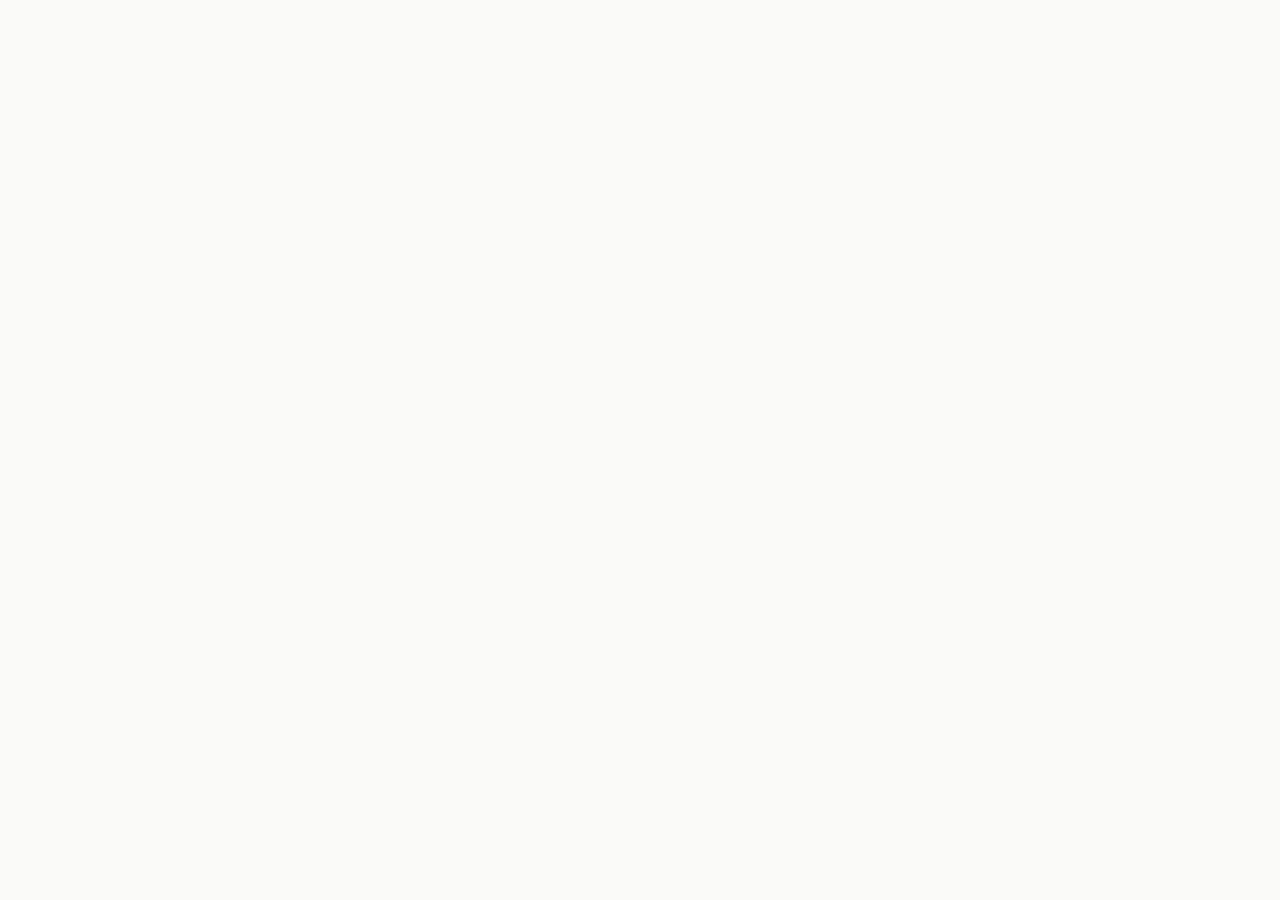
==== index.html @ 75f2f6d8 "Landing page: Cinta Catraca Smart" ====
<!DOCTYPE html><html lang="en"><head><meta charset="utf-8"><meta name="viewport" content="width=device-width, initial-scale=1"><link rel="preload" as="image" href="images/01.png"><link rel="stylesheet" href="css/styles-BChACixR.css" data-precedence="default"><link rel="stylesheet" href="https://fonts.googleapis.com/css2?family=Archivo:wght@600;700;800;900&amp;family=Barlow:wght@400;500;600;700&amp;display=swap" data-precedence="default"><link rel="stylesheet" href="https://fonts.googleapis.com/css2?family=Oswald:wght@500;600;700&amp;display=swap" data-precedence="default"><script async="" src="js/fbevents.js"></script><script async="" src="https://www.googletagmanager.com/gtag/js?id=AW-18397269992"></script><title>Cinta Catraca Smart® — Retrátil, até 680KG de amarração</title><meta name="description" content="Cinta catraca retrátil de 3,6m x 25mm com até 680KG de capacidade. Kits com 1, 2 ou 3 unidades a partir de R$147."><meta property="og:title" content="Cinta Catraca Smart® — Retrátil, até 680KG de amarração"><meta property="og:description" content="Cinta catraca retrátil de 3,6m x 25mm com até 680KG de capacidade. Kits com 1, 2 ou 3 unidades a partir de R$147."><meta property="og:type" content="website"><meta name="twitter:card" content="summary_large_image"><link rel="modulepreload" href="js/index-COVpfTlm.js"><link rel="modulepreload" href="js/routes-DCvgcc8N.js"><link rel="modulepreload" href="js/createLucideIcon-gIjj-pLx.js"><link rel="modulepreload" href="js/accordion-DK_Wzvd_.js"><link rel="preconnect" href="https://fonts.googleapis.com"><link rel="preconnect" href="https://fonts.gstatic.com" crossorigin="anonymous"><link rel="icon" href="images/favicon.png" type="image/png"><script>window.dataLayer = window.dataLayer || [];
function gtag(){dataLayer.push(arguments);}
gtag('js', new Date());
gtag('config', 'AW-18397269992');</script><script>!function(f,b,e,v,n,t,s){if(f.fbq)return;n=f.fbq=function(){n.callMethod?n.callMethod.apply(n,arguments):n.queue.push(arguments)};if(!f._fbq)f._fbq=n;n.push=n;n.loaded=!0;n.version='2.0';n.queue=[];t=b.createElement(e);t.async=!0;t.src=v;s=b.getElementsByTagName(e)[0];s.parentNode.insertBefore(t,s)}(window,document,'script','https://connect.facebook.net/en_US/fbevents.js');
fbq('init', '1067535845961557');
fbq('track', 'PageView');
fbq('track', 'ViewContent');</script><script defer="" src="js/~flock.js" data-proxy-url="/~api/analytics"></script><meta name="twitter:title" content="Cinta Catraca Smart® — Retrátil, até 680KG de amarração"><meta name="twitter:description" content="Cinta catraca retrátil de 3,6m x 25mm com até 680KG de capacidade. Kits com 1, 2 ou 3 unidades a partir de R$147."><meta property="og:image" content="images/id-preview-16588893--506779a8-78b8-43e3-a6fc-765b3140e302.lovable.app-1787486452982.png"><meta name="twitter:image" content="images/id-preview-16588893--506779a8-78b8-43e3-a6fc-765b3140e302.lovable.app-1787486452982.png"></head><body><!--$--><main><header class="diagonal-accent bg-navy px-5 pt-10 pb-14 text-navy-foreground"><div class="relative z-10 mx-auto w-full max-w-xl"><p class="mb-4 inline-flex items-center rounded-full bg-brand px-3 py-1 text-xs font-bold tracking-widest text-primary-foreground uppercase">Cinta Catraca Smart®</p><h1 class="text-[2rem] leading-[1.1]">Prenda sua carga com mais <span class="text-brand">rapidez, segurança</span> e praticidade</h1><p class="mt-4 text-base text-navy-foreground/80">A Cinta Catraca Smart® tem sistema retrátil, estrutura reforçada e ajuste prático para o dia a dia. Ideal para carro, moto, reboque, jet ski e muito mais.</p><ul class="mt-6 space-y-2.5"><li class="flex items-start gap-2.5 text-[15px] font-semibold"><svg xmlns="http://www.w3.org/2000/svg" width="24" height="24" viewBox="0 0 24 24" fill="none" stroke="currentColor" stroke-width="3" stroke-linecap="round" stroke-linejoin="round" class="lucide lucide-check mt-0.5 size-5 shrink-0 text-brand" aria-hidden="true"><path d="M20 6 9 17l-5-5"></path></svg>Sistema Smart Retrátil</li><li class="flex items-start gap-2.5 text-[15px] font-semibold"><svg xmlns="http://www.w3.org/2000/svg" width="24" height="24" viewBox="0 0 24 24" fill="none" stroke="currentColor" stroke-width="3" stroke-linecap="round" stroke-linejoin="round" class="lucide lucide-check mt-0.5 size-5 shrink-0 text-brand" aria-hidden="true"><path d="M20 6 9 17l-5-5"></path></svg>Até 680KG de capacidade de amarração*</li><li class="flex items-start gap-2.5 text-[15px] font-semibold"><svg xmlns="http://www.w3.org/2000/svg" width="24" height="24" viewBox="0 0 24 24" fill="none" stroke="currentColor" stroke-width="3" stroke-linecap="round" stroke-linejoin="round" class="lucide lucide-check mt-0.5 size-5 shrink-0 text-brand" aria-hidden="true"><path d="M20 6 9 17l-5-5"></path></svg>Kit com 1, 2 ou 3 unidades</li><li class="flex items-start gap-2.5 text-[15px] font-semibold"><svg xmlns="http://www.w3.org/2000/svg" width="24" height="24" viewBox="0 0 24 24" fill="none" stroke="currentColor" stroke-width="3" stroke-linecap="round" stroke-linejoin="round" class="lucide lucide-check mt-0.5 size-5 shrink-0 text-brand" aria-hidden="true"><path d="M20 6 9 17l-5-5"></path></svg>Prática, compacta e fácil de guardar</li></ul><img src="images/01.png" alt="Kit Cinta Catraca Smart® com duas unidades e embalagem" class="mt-6 w-full rounded-xl bg-white" width="1240" height="1240"><p class="mt-4 text-xs text-navy-foreground/60">*340KG em amarração direta e até 680KG em amarração em laço. Não usar para elevação de carga.</p><div class="mt-6 space-y-3"><button class="inline-flex items-center justify-center gap-2 whitespace-nowrap cursor-pointer transition-colors focus-visible:outline-none focus-visible:ring-1 focus-visible:ring-ring disabled:pointer-events-none disabled:opacity-50 disabled:cursor-not-allowed [&amp;_svg]:pointer-events-none [&amp;_svg]:size-4 [&amp;_svg]:shrink-0 bg-primary text-primary-foreground shadow hover:bg-primary/90 rounded-md px-8 h-14 w-full text-base font-extrabold">QUERO GARANTIR A MINHA</button><button class="inline-flex items-center justify-center gap-2 whitespace-nowrap cursor-pointer transition-colors focus-visible:outline-none focus-visible:ring-1 focus-visible:ring-ring disabled:pointer-events-none disabled:opacity-50 disabled:cursor-not-allowed [&amp;_svg]:pointer-events-none [&amp;_svg]:size-4 [&amp;_svg]:shrink-0 border shadow-sm rounded-md px-8 h-12 w-full border-navy-foreground/30 bg-transparent text-base font-bold text-navy-foreground hover:bg-navy-foreground/10 hover:text-navy-foreground">VER OFERTAS</button></div></div></header><section class="px-5 py-12"><div class="mx-auto w-full max-w-xl"><div class="relative" role="region" aria-roledescription="carousel"><div class="overflow-hidden"><div class="flex -ml-4"><div role="group" aria-roledescription="slide" class="min-w-0 shrink-0 grow-0 basis-full pl-4"><img src="images/03.webp" alt="Carga amarrada na caçamba de uma picape" loading="lazy" class="aspect-square w-full rounded-2xl border border-border bg-white object-cover"></div><div role="group" aria-roledescription="slide" class="min-w-0 shrink-0 grow-0 basis-full pl-4"><img src="images/02.webp" alt="Moto presa em reboque com Cinta Catraca Smart®" loading="lazy" class="aspect-square w-full rounded-2xl border border-border bg-white object-cover"></div><div role="group" aria-roledescription="slide" class="min-w-0 shrink-0 grow-0 basis-full pl-4"><img src="images/04.webp" alt="Carga volumosa de metalons amarrada em carroceria" loading="lazy" class="aspect-square w-full rounded-2xl border border-border bg-white object-cover"></div></div></div></div><div class="mt-4 flex justify-center gap-2"><button type="button" aria-label="Ir para imagem 1" class="h-2 w-6 rounded-full bg-brand transition-all"></button><button type="button" aria-label="Ir para imagem 2" class="h-2 w-2 rounded-full bg-border transition-all"></button><button type="button" aria-label="Ir para imagem 3" class="h-2 w-2 rounded-full bg-border transition-all"></button></div><p class="mt-6 text-[15px] leading-relaxed text-muted-foreground">Chega de cinta embolada, difícil de ajustar e complicada de guardar.<br><span class="font-semibold text-foreground">Com a Cinta Catraca Smart®, você puxa, ajusta, trava e recolhe com muito mais praticidade.</span></p></div></section><section class="px-5 py-6"><div class="mx-auto w-full max-w-xl"><div class="relative w-full overflow-hidden rounded-2xl" style="padding-top:177.77777777777777%"><iframe id="panda-8efe4aa0-be4e-4e33-8f63-69922fc4deb1" src="https://player-vz-81fe43b2-f52.tv.pandavideo.com.br/embed/?v=8efe4aa0-be4e-4e33-8f63-69922fc4deb1" style="border:none;position:absolute;top:0;left:0" allow="accelerometer;gyroscope;autoplay;encrypted-media;picture-in-picture" allowfullscreen="" width="100%" height="100%" title="Vídeo da Cinta Catraca Automática"></iframe></div></div></section><section class="px-5 py-12 bg-muted"><div class="mx-auto w-full max-w-xl"><h2 class="text-3xl leading-tight">Por que escolher a Cinta Catraca Smart®?<span class="mt-3 block h-1 w-14 rounded-full bg-brand"></span></h2><ul class="mt-6 space-y-3"><li class="flex items-start gap-3 rounded-xl border border-border bg-card p-4"><span class="flex size-10 shrink-0 items-center justify-center rounded-lg bg-brand/15"><svg xmlns="http://www.w3.org/2000/svg" width="24" height="24" viewBox="0 0 24 24" fill="none" stroke="currentColor" stroke-width="2.5" stroke-linecap="round" stroke-linejoin="round" class="lucide lucide-repeat size-5 text-brand-deep" aria-hidden="true"><path d="m17 2 4 4-4 4"></path><path d="M3 11v-1a4 4 0 0 1 4-4h14"></path><path d="m7 22-4-4 4-4"></path><path d="M21 13v1a4 4 0 0 1-4 4H3"></path></svg></span><span><span class="block font-display font-bold text-navy">Retrátil e prática</span><span class="text-sm text-muted-foreground">Mais organização no uso e no armazenamento.</span></span></li><li class="flex items-start gap-3 rounded-xl border border-border bg-card p-4"><span class="flex size-10 shrink-0 items-center justify-center rounded-lg bg-brand/15"><svg xmlns="http://www.w3.org/2000/svg" width="24" height="24" viewBox="0 0 24 24" fill="none" stroke="currentColor" stroke-width="2.5" stroke-linecap="round" stroke-linejoin="round" class="lucide lucide-gauge size-5 text-brand-deep" aria-hidden="true"><path d="m12 14 4-4"></path><path d="M3.34 19a10 10 0 1 1 17.32 0"></path></svg></span><span><span class="block font-display font-bold text-navy">Ajuste rápido</span><span class="text-sm text-muted-foreground">Tensione a carga com facilidade.</span></span></li><li class="flex items-start gap-3 rounded-xl border border-border bg-card p-4"><span class="flex size-10 shrink-0 items-center justify-center rounded-lg bg-brand/15"><svg xmlns="http://www.w3.org/2000/svg" width="24" height="24" viewBox="0 0 24 24" fill="none" stroke="currentColor" stroke-width="2.5" stroke-linecap="round" stroke-linejoin="round" class="lucide lucide-shield-check size-5 text-brand-deep" aria-hidden="true"><path d="M20 13c0 5-3.5 7.5-7.66 8.95a1 1 0 0 1-.67-.01C7.5 20.5 4 18 4 13V6a1 1 0 0 1 1-1c2 0 4.5-1.2 6.24-2.72a1.17 1.17 0 0 1 1.52 0C14.51 3.81 17 5 19 5a1 1 0 0 1 1 1z"></path><path d="m9 12 2 2 4-4"></path></svg></span><span><span class="block font-display font-bold text-navy">Mais segurança</span><span class="text-sm text-muted-foreground">Firmeza para transportar com confiança.</span></span></li><li class="flex items-start gap-3 rounded-xl border border-border bg-card p-4"><span class="flex size-10 shrink-0 items-center justify-center rounded-lg bg-brand/15"><svg xmlns="http://www.w3.org/2000/svg" width="24" height="24" viewBox="0 0 24 24" fill="none" stroke="currentColor" stroke-width="2.5" stroke-linecap="round" stroke-linejoin="round" class="lucide lucide-wrench size-5 text-brand-deep" aria-hidden="true"><path d="M14.7 6.3a1 1 0 0 0 0 1.4l1.6 1.6a1 1 0 0 0 1.4 0l3.106-3.105c.32-.322.863-.22.983.218a6 6 0 0 1-8.259 7.057l-7.91 7.91a1 1 0 0 1-2.999-3l7.91-7.91a6 6 0 0 1 7.057-8.259c.438.12.54.662.219.984z"></path></svg></span><span><span class="block font-display font-bold text-navy">Alta resistência</span><span class="text-sm text-muted-foreground">Corpo metálico, costura reforçada e cinta em poliéster.</span></span></li><li class="flex items-start gap-3 rounded-xl border border-border bg-card p-4"><span class="flex size-10 shrink-0 items-center justify-center rounded-lg bg-brand/15"><svg xmlns="http://www.w3.org/2000/svg" width="24" height="24" viewBox="0 0 24 24" fill="none" stroke="currentColor" stroke-width="2.5" stroke-linecap="round" stroke-linejoin="round" class="lucide lucide-boxes size-5 text-brand-deep" aria-hidden="true"><path d="M2.97 12.92A2 2 0 0 0 2 14.63v3.24a2 2 0 0 0 .97 1.71l3 1.8a2 2 0 0 0 2.06 0L12 19v-5.5l-5-3-4.03 2.42Z"></path><path d="m7 16.5-4.74-2.85"></path><path d="m7 16.5 5-3"></path><path d="M7 16.5v5.17"></path><path d="M12 13.5V19l3.97 2.38a2 2 0 0 0 2.06 0l3-1.8a2 2 0 0 0 .97-1.71v-3.24a2 2 0 0 0-.97-1.71L17 10.5l-5 3Z"></path><path d="m17 16.5-5-3"></path><path d="m17 16.5 4.74-2.85"></path><path d="M17 16.5v5.17"></path><path d="M7.97 4.42A2 2 0 0 0 7 6.13v4.37l5 3 5-3V6.13a2 2 0 0 0-.97-1.71l-3-1.8a2 2 0 0 0-2.06 0l-3 1.8Z"></path><path d="M12 8 7.26 5.15"></path><path d="m12 8 4.74-2.85"></path><path d="M12 13.5V8"></path></svg></span><span><span class="block font-display font-bold text-navy">Versátil</span><span class="text-sm text-muted-foreground">Ideal para diferentes tipos de carga e transporte.</span></span></li></ul><p class="mt-6 text-center font-display text-lg font-bold text-navy">Escolha seu kit abaixo</p></div></section><section id="ofertas" class="px-5 py-12"><div class="mx-auto w-full max-w-xl"><h2 class="text-3xl leading-tight">Escolha a melhor opção para você<span class="mt-3 block h-1 w-14 rounded-full bg-brand"></span></h2><img src="images/09.png" alt="Kit com 2 unidades da Cinta Catraca Smart®" loading="lazy" class="mt-6 w-full rounded-2xl border border-border bg-white"><div class="mt-6 space-y-4"><article class="relative rounded-2xl border bg-card p-5 border-border"><h3 class="font-display text-navy text-xl">1 Unidade</h3><p class="mt-1 font-display font-extrabold text-brand-deep text-4xl">R$147</p><p class="mt-2 flex items-start gap-2 text-sm text-muted-foreground"><svg xmlns="http://www.w3.org/2000/svg" width="24" height="24" viewBox="0 0 24 24" fill="none" stroke="currentColor" stroke-width="3" stroke-linecap="round" stroke-linejoin="round" class="lucide lucide-check mt-0.5 size-4 shrink-0 text-brand-deep" aria-hidden="true"><path d="M20 6 9 17l-5-5"></path></svg>Ideal para uso individual e cargas pontuais.</p><a href="https://cinta-catraca.mycartpanda.com/checkout/212184284:1" class="inline-flex items-center justify-center gap-2 whitespace-nowrap cursor-pointer transition-colors focus-visible:outline-none focus-visible:ring-1 focus-visible:ring-ring disabled:pointer-events-none disabled:opacity-50 disabled:cursor-not-allowed [&amp;_svg]:pointer-events-none [&amp;_svg]:size-4 [&amp;_svg]:shrink-0 bg-secondary text-secondary-foreground shadow-sm hover:bg-secondary/80 rounded-md px-8 mt-4 h-13 w-full text-sm font-extrabold">COMPRAR 1 UNIDADE</a></article><article class="relative rounded-2xl border bg-card p-5 border-brand shadow-lg ring-2 ring-brand/40"><span class="absolute -top-3 left-5 rounded-full bg-brand px-3 py-1 text-[11px] font-extrabold tracking-widest text-primary-foreground uppercase">Mais vendido</span><h3 class="font-display text-navy text-2xl">2 Unidades</h3><p class="mt-1 font-display font-extrabold text-brand-deep text-5xl">R$257</p><p class="mt-2 flex items-start gap-2 text-sm text-muted-foreground"><svg xmlns="http://www.w3.org/2000/svg" width="24" height="24" viewBox="0 0 24 24" fill="none" stroke="currentColor" stroke-width="3" stroke-linecap="round" stroke-linejoin="round" class="lucide lucide-check mt-0.5 size-4 shrink-0 text-brand-deep" aria-hidden="true"><path d="M20 6 9 17l-5-5"></path></svg>Mais equilíbrio entre custo e benefício para uso frequente.</p><a href="https://cinta-catraca.mycartpanda.com/checkout/212184285:1" class="inline-flex items-center justify-center gap-2 whitespace-nowrap cursor-pointer transition-colors focus-visible:outline-none focus-visible:ring-1 focus-visible:ring-ring disabled:pointer-events-none disabled:opacity-50 disabled:cursor-not-allowed [&amp;_svg]:pointer-events-none [&amp;_svg]:size-4 [&amp;_svg]:shrink-0 bg-primary text-primary-foreground shadow hover:bg-primary/90 rounded-md px-8 mt-4 h-13 w-full text-sm font-extrabold">COMPRAR 2 UNIDADES</a></article><article class="relative rounded-2xl border bg-card p-5 border-border"><h3 class="font-display text-navy text-xl">3 Unidades</h3><p class="mt-1 font-display font-extrabold text-brand-deep text-4xl">R$317</p><p class="mt-2 flex items-start gap-2 text-sm text-muted-foreground"><svg xmlns="http://www.w3.org/2000/svg" width="24" height="24" viewBox="0 0 24 24" fill="none" stroke="currentColor" stroke-width="3" stroke-linecap="round" stroke-linejoin="round" class="lucide lucide-check mt-0.5 size-4 shrink-0 text-brand-deep" aria-hidden="true"><path d="M20 6 9 17l-5-5"></path></svg>Perfeito para quem precisa de mais amarração e versatilidade no transporte.</p><a href="https://cinta-catraca.mycartpanda.com/checkout/212184286:1" class="inline-flex items-center justify-center gap-2 whitespace-nowrap cursor-pointer transition-colors focus-visible:outline-none focus-visible:ring-1 focus-visible:ring-ring disabled:pointer-events-none disabled:opacity-50 disabled:cursor-not-allowed [&amp;_svg]:pointer-events-none [&amp;_svg]:size-4 [&amp;_svg]:shrink-0 bg-secondary text-secondary-foreground shadow-sm hover:bg-secondary/80 rounded-md px-8 mt-4 h-13 w-full text-sm font-extrabold">COMPRAR 3 UNIDADES</a></article></div></div></section><section class="px-5 py-12 bg-muted"><div class="mx-auto w-full max-w-xl"><h2 class="text-3xl leading-tight">Como usar é simples<span class="mt-3 block h-1 w-14 rounded-full bg-brand"></span></h2><img src="images/05.png" alt="Sistema Smart Retrátil em três passos: puxe a fita, ajuste na catraca, trave e recolha" loading="lazy" class="mt-6 w-full rounded-2xl border border-border bg-white"><ol class="mt-6 space-y-3"><li class="flex gap-3 rounded-xl border border-border bg-card p-4"><span class="flex size-8 shrink-0 items-center justify-center rounded-full bg-brand font-display font-extrabold text-primary-foreground">1</span><span><span class="block font-display font-bold text-navy">Puxe a fita</span><span class="text-sm text-muted-foreground">Libere a cinta no comprimento necessário para sua carga.</span></span></li><li class="flex gap-3 rounded-xl border border-border bg-card p-4"><span class="flex size-8 shrink-0 items-center justify-center rounded-full bg-brand font-display font-extrabold text-primary-foreground">2</span><span><span class="block font-display font-bold text-navy">Ajuste na catraca</span><span class="text-sm text-muted-foreground">Use a alavanca para tensionar e fixar com firmeza.</span></span></li><li class="flex gap-3 rounded-xl border border-border bg-card p-4"><span class="flex size-8 shrink-0 items-center justify-center rounded-full bg-brand font-display font-extrabold text-primary-foreground">3</span><span><span class="block font-display font-bold text-navy">Trave e recolha</span><span class="text-sm text-muted-foreground">Depois do uso, o sistema retrátil facilita o recolhimento da cinta.</span></span></li></ol><p class="mt-6 font-semibold text-navy">Mais praticidade no transporte e menos bagunça na hora de guardar.</p></div></section><section class="px-5 py-12"><div class="mx-auto w-full max-w-xl"><h2 class="text-3xl leading-tight">Construída para durar e entregar segurança<span class="mt-3 block h-1 w-14 rounded-full bg-brand"></span></h2><p class="mt-5 text-[15px] leading-relaxed text-muted-foreground">A Cinta Catraca Smart® foi desenvolvida com materiais resistentes e acabamento reforçado para oferecer desempenho confiável no transporte de cargas.</p><img src="images/06.png" alt="Detalhes da Cinta Catraca Smart®: gancho S revestido, corpo metálico e costura reforçada" loading="lazy" class="mt-6 w-full rounded-2xl border border-border bg-white"><dl class="mt-6 space-y-3"><div class="rounded-xl border border-border bg-card p-4"><dt class="font-display font-bold text-navy"><span class="mr-2 font-extrabold text-brand-deep">01</span>Gancho “S” revestido</dt><dd class="text-sm text-muted-foreground">Mais resistência e proteção.</dd></div><div class="rounded-xl border border-border bg-card p-4"><dt class="font-display font-bold text-navy"><span class="mr-2 font-extrabold text-brand-deep">02</span>Corpo metálico</dt><dd class="text-sm text-muted-foreground">Robustez para o uso diário.</dd></div><div class="rounded-xl border border-border bg-card p-4"><dt class="font-display font-bold text-navy"><span class="mr-2 font-extrabold text-brand-deep">03</span>Costura reforçada</dt><dd class="text-sm text-muted-foreground">Mais durabilidade e firmeza.</dd></div></dl></div></section><section class="px-5 py-12 bg-muted"><div class="mx-auto w-full max-w-xl"><h2 class="text-3xl leading-tight">Capacidade e medidas<span class="mt-3 block h-1 w-14 rounded-full bg-brand"></span></h2><div class="mt-6 space-y-6"><div class="rounded-2xl border border-border bg-card p-4"><img src="images/07.png" alt="Capacidade de amarração: 340KG em amarração direta e 680KG em amarração em laço" loading="lazy" class="w-full rounded-xl bg-white"><div class="mt-4 grid grid-cols-2 gap-3 text-center"><div class="rounded-lg bg-muted p-3"><p class="font-display text-2xl font-extrabold text-navy">340KG</p><p class="text-xs text-muted-foreground">Amarração direta</p></div><div class="rounded-lg bg-brand/15 p-3"><p class="font-display text-2xl font-extrabold text-brand-deep">680KG</p><p class="text-xs text-muted-foreground">Amarração em laço</p></div></div></div><div class="rounded-2xl border border-border bg-card p-4"><img src="images/08.png" alt="Medidas da cinta: 3,6 metros de extensão total e 25mm de largura" loading="lazy" class="w-full rounded-xl bg-white"><div class="mt-4 grid grid-cols-2 gap-3 text-center"><div class="rounded-lg bg-muted p-3"><p class="font-display text-2xl font-extrabold text-navy">3,6m</p><p class="text-xs text-muted-foreground">Extensão total</p></div><div class="rounded-lg bg-muted p-3"><p class="font-display text-2xl font-extrabold text-navy">25mm</p><p class="text-xs text-muted-foreground">Largura da cinta</p></div></div></div></div><p class="mt-5 text-xs text-muted-foreground">Produto para amarração de carga. Não utilizar para elevação ou içamento.</p></div></section><section class="px-5 py-12"><div class="mx-auto w-full max-w-xl"><h2 class="text-3xl leading-tight">Onde usar na prática<span class="mt-3 block h-1 w-14 rounded-full bg-brand"></span></h2><ul class="mt-6 grid grid-cols-2 gap-3"><li class="flex flex-col items-center gap-2 rounded-xl border border-border bg-card px-3 py-5 text-center"><svg xmlns="http://www.w3.org/2000/svg" width="24" height="24" viewBox="0 0 24 24" fill="none" stroke="currentColor" stroke-width="2" stroke-linecap="round" stroke-linejoin="round" class="lucide lucide-car size-7 text-brand-deep" aria-hidden="true"><path d="M19 17h2c.6 0 1-.4 1-1v-3c0-.9-.7-1.7-1.5-1.9C18.7 10.6 16 10 16 10s-1.3-1.4-2.2-2.3c-.5-.4-1.1-.7-1.8-.7H5c-.6 0-1.1.4-1.4.9l-1.4 2.9A3.7 3.7 0 0 0 2 12v4c0 .6.4 1 1 1h2"></path><circle cx="7" cy="17" r="2"></circle><path d="M9 17h6"></path><circle cx="17" cy="17" r="2"></circle></svg><span class="text-sm font-semibold text-navy">Carro</span></li><li class="flex flex-col items-center gap-2 rounded-xl border border-border bg-card px-3 py-5 text-center"><svg xmlns="http://www.w3.org/2000/svg" width="24" height="24" viewBox="0 0 24 24" fill="none" stroke="currentColor" stroke-width="2" stroke-linecap="round" stroke-linejoin="round" class="lucide lucide-container size-7 text-brand-deep" aria-hidden="true"><path d="M22 7.7c0-.6-.4-1.2-.8-1.5l-6.3-3.9a1.72 1.72 0 0 0-1.7 0l-10.3 6c-.5.2-.9.8-.9 1.4v6.6c0 .5.4 1.2.8 1.5l6.3 3.9a1.72 1.72 0 0 0 1.7 0l10.3-6c.5-.3.9-1 .9-1.5Z"></path><path d="M10 21.9V14L2.1 9.1"></path><path d="m10 14 11.9-6.9"></path><path d="M14 19.8v-8.1"></path><path d="M18 17.5V9.4"></path></svg><span class="text-sm font-semibold text-navy">Carroceria</span></li><li class="flex flex-col items-center gap-2 rounded-xl border border-border bg-card px-3 py-5 text-center"><svg xmlns="http://www.w3.org/2000/svg" width="24" height="24" viewBox="0 0 24 24" fill="none" stroke="currentColor" stroke-width="2" stroke-linecap="round" stroke-linejoin="round" class="lucide lucide-truck size-7 text-brand-deep" aria-hidden="true"><path d="M14 18V6a2 2 0 0 0-2-2H4a2 2 0 0 0-2 2v11a1 1 0 0 0 1 1h2"></path><path d="M15 18H9"></path><path d="M19 18h2a1 1 0 0 0 1-1v-3.65a1 1 0 0 0-.22-.624l-3.48-4.35A1 1 0 0 0 17.52 8H14"></path><circle cx="17" cy="18" r="2"></circle><circle cx="7" cy="18" r="2"></circle></svg><span class="text-sm font-semibold text-navy">Caçamba</span></li><li class="flex flex-col items-center gap-2 rounded-xl border border-border bg-card px-3 py-5 text-center"><svg xmlns="http://www.w3.org/2000/svg" width="24" height="24" viewBox="0 0 24 24" fill="none" stroke="currentColor" stroke-width="2" stroke-linecap="round" stroke-linejoin="round" class="lucide lucide-caravan size-7 text-brand-deep" aria-hidden="true"><path d="M18 19V9a4 4 0 0 0-4-4H6a4 4 0 0 0-4 4v8a2 2 0 0 0 2 2h2"></path><path d="M2 9h3a1 1 0 0 1 1 1v2a1 1 0 0 1-1 1H2"></path><path d="M22 17v1a1 1 0 0 1-1 1H10v-9a1 1 0 0 1 1-1h2a1 1 0 0 1 1 1v9"></path><circle cx="8" cy="19" r="2"></circle></svg><span class="text-sm font-semibold text-navy">Reboque</span></li><li class="flex flex-col items-center gap-2 rounded-xl border border-border bg-card px-3 py-5 text-center"><svg xmlns="http://www.w3.org/2000/svg" width="24" height="24" viewBox="0 0 24 24" fill="none" stroke="currentColor" stroke-width="2" stroke-linecap="round" stroke-linejoin="round" class="lucide lucide-bike size-7 text-brand-deep" aria-hidden="true"><circle cx="18.5" cy="17.5" r="3.5"></circle><circle cx="5.5" cy="17.5" r="3.5"></circle><circle cx="15" cy="5" r="1"></circle><path d="M12 17.5V14l-3-3 4-3 2 3h2"></path></svg><span class="text-sm font-semibold text-navy">Moto</span></li><li class="flex flex-col items-center gap-2 rounded-xl border border-border bg-card px-3 py-5 text-center"><svg xmlns="http://www.w3.org/2000/svg" width="24" height="24" viewBox="0 0 24 24" fill="none" stroke="currentColor" stroke-width="2" stroke-linecap="round" stroke-linejoin="round" class="lucide lucide-waves size-7 text-brand-deep" aria-hidden="true"><path d="M2 6c.6.5 1.2 1 2.5 1C7 7 7 5 9.5 5c2.6 0 2.4 2 5 2 2.5 0 2.5-2 5-2 1.3 0 1.9.5 2.5 1"></path><path d="M2 12c.6.5 1.2 1 2.5 1 2.5 0 2.5-2 5-2 2.6 0 2.4 2 5 2 2.5 0 2.5-2 5-2 1.3 0 1.9.5 2.5 1"></path><path d="M2 18c.6.5 1.2 1 2.5 1 2.5 0 2.5-2 5-2 2.6 0 2.4 2 5 2 2.5 0 2.5-2 5-2 1.3 0 1.9.5 2.5 1"></path></svg><span class="text-sm font-semibold text-navy">Jet ski</span></li><li class="flex flex-col items-center gap-2 rounded-xl border border-border bg-card px-3 py-5 text-center"><svg xmlns="http://www.w3.org/2000/svg" width="24" height="24" viewBox="0 0 24 24" fill="none" stroke="currentColor" stroke-width="2" stroke-linecap="round" stroke-linejoin="round" class="lucide lucide-wrench size-7 text-brand-deep" aria-hidden="true"><path d="M14.7 6.3a1 1 0 0 0 0 1.4l1.6 1.6a1 1 0 0 0 1.4 0l3.106-3.105c.32-.322.863-.22.983.218a6 6 0 0 1-8.259 7.057l-7.91 7.91a1 1 0 0 1-2.999-3l7.91-7.91a6 6 0 0 1 7.057-8.259c.438.12.54.662.219.984z"></path></svg><span class="text-sm font-semibold text-navy">Equipamentos</span></li><li class="flex flex-col items-center gap-2 rounded-xl border border-border bg-card px-3 py-5 text-center"><svg xmlns="http://www.w3.org/2000/svg" width="24" height="24" viewBox="0 0 24 24" fill="none" stroke="currentColor" stroke-width="2" stroke-linecap="round" stroke-linejoin="round" class="lucide lucide-package size-7 text-brand-deep" aria-hidden="true"><path d="M11 21.73a2 2 0 0 0 2 0l7-4A2 2 0 0 0 21 16V8a2 2 0 0 0-1-1.73l-7-4a2 2 0 0 0-2 0l-7 4A2 2 0 0 0 3 8v8a2 2 0 0 0 1 1.73z"></path><path d="M12 22V12"></path><polyline points="3.29 7 12 12 20.71 7"></polyline><path d="m7.5 4.27 9 5.15"></path></svg><span class="text-sm font-semibold text-navy">Cargas em geral</span></li></ul></div></section><section class="px-5 py-12 bg-muted overflow-visible"><div class="mx-auto w-full max-w-xl"><h2 class="text-3xl leading-tight">Quem usa, recomenda<span class="mt-3 block h-1 w-14 rounded-full bg-brand"></span></h2><p class="mt-4 text-[15px] leading-relaxed text-muted-foreground">Veja a Cinta Catraca Smart® sendo usada por clientes em situações reais.</p><div class="relative left-1/2 -ml-[50vw] mt-8 w-screen sm:static sm:mx-auto sm:mt-8 sm:w-full"><div class="relative" role="region" aria-roledescription="carousel"><div class="overflow-hidden"><div class="flex -ml-4"><div role="group" aria-roledescription="slide" class="min-w-0 shrink-0 grow-0 basis-[92%] pl-4 sm:basis-[62%] lg:basis-[48%]"><article class="flex h-full flex-col overflow-hidden rounded-3xl border border-border bg-white shadow-[0_8px_24px_-12px_rgba(15,23,42,0.25)]"><div class="flex h-64 shrink-0 items-center justify-center overflow-hidden bg-muted/60"><img src="images/cliente-5.webp" alt="Moto amarrada na caçamba de uma picape com Cinta Catraca Smart®" loading="lazy" class="h-full w-full object-cover object-center"></div><div class="flex flex-1 flex-col gap-3 p-5"><div class="flex items-center gap-0.5" aria-label="Avaliação 5 de 5 estrelas"><svg xmlns="http://www.w3.org/2000/svg" width="24" height="24" viewBox="0 0 24 24" fill="none" stroke="currentColor" stroke-width="2" stroke-linecap="round" stroke-linejoin="round" class="lucide lucide-star h-4 w-4 fill-brand text-brand" aria-hidden="true"><path d="M11.525 2.295a.53.53 0 0 1 .95 0l2.31 4.679a2.123 2.123 0 0 0 1.595 1.16l5.166.756a.53.53 0 0 1 .294.904l-3.736 3.638a2.123 2.123 0 0 0-.611 1.878l.882 5.14a.53.53 0 0 1-.771.56l-4.618-2.428a2.122 2.122 0 0 0-1.973 0L6.396 21.01a.53.53 0 0 1-.77-.56l.881-5.139a2.122 2.122 0 0 0-.611-1.879L2.16 9.795a.53.53 0 0 1 .294-.906l5.165-.755a2.122 2.122 0 0 0 1.597-1.16z"></path></svg><svg xmlns="http://www.w3.org/2000/svg" width="24" height="24" viewBox="0 0 24 24" fill="none" stroke="currentColor" stroke-width="2" stroke-linecap="round" stroke-linejoin="round" class="lucide lucide-star h-4 w-4 fill-brand text-brand" aria-hidden="true"><path d="M11.525 2.295a.53.53 0 0 1 .95 0l2.31 4.679a2.123 2.123 0 0 0 1.595 1.16l5.166.756a.53.53 0 0 1 .294.904l-3.736 3.638a2.123 2.123 0 0 0-.611 1.878l.882 5.14a.53.53 0 0 1-.771.56l-4.618-2.428a2.122 2.122 0 0 0-1.973 0L6.396 21.01a.53.53 0 0 1-.77-.56l.881-5.139a2.122 2.122 0 0 0-.611-1.879L2.16 9.795a.53.53 0 0 1 .294-.906l5.165-.755a2.122 2.122 0 0 0 1.597-1.16z"></path></svg><svg xmlns="http://www.w3.org/2000/svg" width="24" height="24" viewBox="0 0 24 24" fill="none" stroke="currentColor" stroke-width="2" stroke-linecap="round" stroke-linejoin="round" class="lucide lucide-star h-4 w-4 fill-brand text-brand" aria-hidden="true"><path d="M11.525 2.295a.53.53 0 0 1 .95 0l2.31 4.679a2.123 2.123 0 0 0 1.595 1.16l5.166.756a.53.53 0 0 1 .294.904l-3.736 3.638a2.123 2.123 0 0 0-.611 1.878l.882 5.14a.53.53 0 0 1-.771.56l-4.618-2.428a2.122 2.122 0 0 0-1.973 0L6.396 21.01a.53.53 0 0 1-.77-.56l.881-5.139a2.122 2.122 0 0 0-.611-1.879L2.16 9.795a.53.53 0 0 1 .294-.906l5.165-.755a2.122 2.122 0 0 0 1.597-1.16z"></path></svg><svg xmlns="http://www.w3.org/2000/svg" width="24" height="24" viewBox="0 0 24 24" fill="none" stroke="currentColor" stroke-width="2" stroke-linecap="round" stroke-linejoin="round" class="lucide lucide-star h-4 w-4 fill-brand text-brand" aria-hidden="true"><path d="M11.525 2.295a.53.53 0 0 1 .95 0l2.31 4.679a2.123 2.123 0 0 0 1.595 1.16l5.166.756a.53.53 0 0 1 .294.904l-3.736 3.638a2.123 2.123 0 0 0-.611 1.878l.882 5.14a.53.53 0 0 1-.771.56l-4.618-2.428a2.122 2.122 0 0 0-1.973 0L6.396 21.01a.53.53 0 0 1-.77-.56l.881-5.139a2.122 2.122 0 0 0-.611-1.879L2.16 9.795a.53.53 0 0 1 .294-.906l5.165-.755a2.122 2.122 0 0 0 1.597-1.16z"></path></svg><svg xmlns="http://www.w3.org/2000/svg" width="24" height="24" viewBox="0 0 24 24" fill="none" stroke="currentColor" stroke-width="2" stroke-linecap="round" stroke-linejoin="round" class="lucide lucide-star h-4 w-4 fill-brand text-brand" aria-hidden="true"><path d="M11.525 2.295a.53.53 0 0 1 .95 0l2.31 4.679a2.123 2.123 0 0 0 1.595 1.16l5.166.756a.53.53 0 0 1 .294.904l-3.736 3.638a2.123 2.123 0 0 0-.611 1.878l.882 5.14a.53.53 0 0 1-.771.56l-4.618-2.428a2.122 2.122 0 0 0-1.973 0L6.396 21.01a.53.53 0 0 1-.77-.56l.881-5.139a2.122 2.122 0 0 0-.611-1.879L2.16 9.795a.53.53 0 0 1 .294-.906l5.165-.755a2.122 2.122 0 0 0 1.597-1.16z"></path></svg></div><p class="text-[15px] leading-relaxed text-foreground">“<!-- -->Tinha medo da moto folgar no caminho. Apertei na catraca e ela não se mexeu um centímetro em 400km de estrada.<!-- -->”</p><div class="mt-auto"><p class="text-sm font-bold text-foreground">Rodrigo Almeida</p><p class="text-xs text-muted-foreground">Maringá - PR</p><span class="mt-2 inline-flex items-center gap-1 rounded-full bg-brand/10 px-2.5 py-1 text-[11px] font-semibold text-brand-deep"><svg xmlns="http://www.w3.org/2000/svg" width="24" height="24" viewBox="0 0 24 24" fill="none" stroke="currentColor" stroke-width="2" stroke-linecap="round" stroke-linejoin="round" class="lucide lucide-badge-check h-3.5 w-3.5" aria-hidden="true"><path d="M3.85 8.62a4 4 0 0 1 4.78-4.77 4 4 0 0 1 6.74 0 4 4 0 0 1 4.78 4.78 4 4 0 0 1 0 6.74 4 4 0 0 1-4.77 4.78 4 4 0 0 1-6.75 0 4 4 0 0 1-4.78-4.77 4 4 0 0 1 0-6.76Z"></path><path d="m9 12 2 2 4-4"></path></svg>Cliente verificado</span></div></div></article></div><div role="group" aria-roledescription="slide" class="min-w-0 shrink-0 grow-0 basis-[92%] pl-4 sm:basis-[62%] lg:basis-[48%]"><article class="flex h-full flex-col overflow-hidden rounded-3xl border border-border bg-white shadow-[0_8px_24px_-12px_rgba(15,23,42,0.25)]"><div class="flex h-64 shrink-0 items-center justify-center overflow-hidden bg-muted/60"><img src="images/cliente-9.webp" alt="Caixa de madeira grande amarrada em carroceria com cinta verde" loading="lazy" class="h-full w-full object-cover object-center"></div><div class="flex flex-1 flex-col gap-3 p-5"><div class="flex items-center gap-0.5" aria-label="Avaliação 5 de 5 estrelas"><svg xmlns="http://www.w3.org/2000/svg" width="24" height="24" viewBox="0 0 24 24" fill="none" stroke="currentColor" stroke-width="2" stroke-linecap="round" stroke-linejoin="round" class="lucide lucide-star h-4 w-4 fill-brand text-brand" aria-hidden="true"><path d="M11.525 2.295a.53.53 0 0 1 .95 0l2.31 4.679a2.123 2.123 0 0 0 1.595 1.16l5.166.756a.53.53 0 0 1 .294.904l-3.736 3.638a2.123 2.123 0 0 0-.611 1.878l.882 5.14a.53.53 0 0 1-.771.56l-4.618-2.428a2.122 2.122 0 0 0-1.973 0L6.396 21.01a.53.53 0 0 1-.77-.56l.881-5.139a2.122 2.122 0 0 0-.611-1.879L2.16 9.795a.53.53 0 0 1 .294-.906l5.165-.755a2.122 2.122 0 0 0 1.597-1.16z"></path></svg><svg xmlns="http://www.w3.org/2000/svg" width="24" height="24" viewBox="0 0 24 24" fill="none" stroke="currentColor" stroke-width="2" stroke-linecap="round" stroke-linejoin="round" class="lucide lucide-star h-4 w-4 fill-brand text-brand" aria-hidden="true"><path d="M11.525 2.295a.53.53 0 0 1 .95 0l2.31 4.679a2.123 2.123 0 0 0 1.595 1.16l5.166.756a.53.53 0 0 1 .294.904l-3.736 3.638a2.123 2.123 0 0 0-.611 1.878l.882 5.14a.53.53 0 0 1-.771.56l-4.618-2.428a2.122 2.122 0 0 0-1.973 0L6.396 21.01a.53.53 0 0 1-.77-.56l.881-5.139a2.122 2.122 0 0 0-.611-1.879L2.16 9.795a.53.53 0 0 1 .294-.906l5.165-.755a2.122 2.122 0 0 0 1.597-1.16z"></path></svg><svg xmlns="http://www.w3.org/2000/svg" width="24" height="24" viewBox="0 0 24 24" fill="none" stroke="currentColor" stroke-width="2" stroke-linecap="round" stroke-linejoin="round" class="lucide lucide-star h-4 w-4 fill-brand text-brand" aria-hidden="true"><path d="M11.525 2.295a.53.53 0 0 1 .95 0l2.31 4.679a2.123 2.123 0 0 0 1.595 1.16l5.166.756a.53.53 0 0 1 .294.904l-3.736 3.638a2.123 2.123 0 0 0-.611 1.878l.882 5.14a.53.53 0 0 1-.771.56l-4.618-2.428a2.122 2.122 0 0 0-1.973 0L6.396 21.01a.53.53 0 0 1-.77-.56l.881-5.139a2.122 2.122 0 0 0-.611-1.879L2.16 9.795a.53.53 0 0 1 .294-.906l5.165-.755a2.122 2.122 0 0 0 1.597-1.16z"></path></svg><svg xmlns="http://www.w3.org/2000/svg" width="24" height="24" viewBox="0 0 24 24" fill="none" stroke="currentColor" stroke-width="2" stroke-linecap="round" stroke-linejoin="round" class="lucide lucide-star h-4 w-4 fill-brand text-brand" aria-hidden="true"><path d="M11.525 2.295a.53.53 0 0 1 .95 0l2.31 4.679a2.123 2.123 0 0 0 1.595 1.16l5.166.756a.53.53 0 0 1 .294.904l-3.736 3.638a2.123 2.123 0 0 0-.611 1.878l.882 5.14a.53.53 0 0 1-.771.56l-4.618-2.428a2.122 2.122 0 0 0-1.973 0L6.396 21.01a.53.53 0 0 1-.77-.56l.881-5.139a2.122 2.122 0 0 0-.611-1.879L2.16 9.795a.53.53 0 0 1 .294-.906l5.165-.755a2.122 2.122 0 0 0 1.597-1.16z"></path></svg><svg xmlns="http://www.w3.org/2000/svg" width="24" height="24" viewBox="0 0 24 24" fill="none" stroke="currentColor" stroke-width="2" stroke-linecap="round" stroke-linejoin="round" class="lucide lucide-star h-4 w-4 fill-brand text-brand" aria-hidden="true"><path d="M11.525 2.295a.53.53 0 0 1 .95 0l2.31 4.679a2.123 2.123 0 0 0 1.595 1.16l5.166.756a.53.53 0 0 1 .294.904l-3.736 3.638a2.123 2.123 0 0 0-.611 1.878l.882 5.14a.53.53 0 0 1-.771.56l-4.618-2.428a2.122 2.122 0 0 0-1.973 0L6.396 21.01a.53.53 0 0 1-.77-.56l.881-5.139a2.122 2.122 0 0 0-.611-1.879L2.16 9.795a.53.53 0 0 1 .294-.906l5.165-.755a2.122 2.122 0 0 0 1.597-1.16z"></path></svg></div><p class="text-[15px] leading-relaxed text-foreground">“<!-- -->Levo caixaria pesada toda semana. Achei que ia arrebentar, mas segurou firme sem esticar nada. Resistência de sobra.<!-- -->”</p><div class="mt-auto"><p class="text-sm font-bold text-foreground">Cláudio Ferreira</p><p class="text-xs text-muted-foreground">Sinop - MT</p><span class="mt-2 inline-flex items-center gap-1 rounded-full bg-brand/10 px-2.5 py-1 text-[11px] font-semibold text-brand-deep"><svg xmlns="http://www.w3.org/2000/svg" width="24" height="24" viewBox="0 0 24 24" fill="none" stroke="currentColor" stroke-width="2" stroke-linecap="round" stroke-linejoin="round" class="lucide lucide-badge-check h-3.5 w-3.5" aria-hidden="true"><path d="M3.85 8.62a4 4 0 0 1 4.78-4.77 4 4 0 0 1 6.74 0 4 4 0 0 1 4.78 4.78 4 4 0 0 1 0 6.74 4 4 0 0 1-4.77 4.78 4 4 0 0 1-6.75 0 4 4 0 0 1-4.78-4.77 4 4 0 0 1 0-6.76Z"></path><path d="m9 12 2 2 4-4"></path></svg>Cliente verificado</span></div></div></article></div><div role="group" aria-roledescription="slide" class="min-w-0 shrink-0 grow-0 basis-[92%] pl-4 sm:basis-[62%] lg:basis-[48%]"><article class="flex h-full flex-col overflow-hidden rounded-3xl border border-border bg-white shadow-[0_8px_24px_-12px_rgba(15,23,42,0.25)]"><div class="flex h-64 shrink-0 items-center justify-center overflow-hidden bg-muted/60"><img src="images/cliente-8.webp" alt="Cinta catraca retrátil recolhida sobre a tampa da caçamba" loading="lazy" class="h-full w-full object-cover object-center"></div><div class="flex flex-1 flex-col gap-3 p-5"><div class="flex items-center gap-0.5" aria-label="Avaliação 5 de 5 estrelas"><svg xmlns="http://www.w3.org/2000/svg" width="24" height="24" viewBox="0 0 24 24" fill="none" stroke="currentColor" stroke-width="2" stroke-linecap="round" stroke-linejoin="round" class="lucide lucide-star h-4 w-4 fill-brand text-brand" aria-hidden="true"><path d="M11.525 2.295a.53.53 0 0 1 .95 0l2.31 4.679a2.123 2.123 0 0 0 1.595 1.16l5.166.756a.53.53 0 0 1 .294.904l-3.736 3.638a2.123 2.123 0 0 0-.611 1.878l.882 5.14a.53.53 0 0 1-.771.56l-4.618-2.428a2.122 2.122 0 0 0-1.973 0L6.396 21.01a.53.53 0 0 1-.77-.56l.881-5.139a2.122 2.122 0 0 0-.611-1.879L2.16 9.795a.53.53 0 0 1 .294-.906l5.165-.755a2.122 2.122 0 0 0 1.597-1.16z"></path></svg><svg xmlns="http://www.w3.org/2000/svg" width="24" height="24" viewBox="0 0 24 24" fill="none" stroke="currentColor" stroke-width="2" stroke-linecap="round" stroke-linejoin="round" class="lucide lucide-star h-4 w-4 fill-brand text-brand" aria-hidden="true"><path d="M11.525 2.295a.53.53 0 0 1 .95 0l2.31 4.679a2.123 2.123 0 0 0 1.595 1.16l5.166.756a.53.53 0 0 1 .294.904l-3.736 3.638a2.123 2.123 0 0 0-.611 1.878l.882 5.14a.53.53 0 0 1-.771.56l-4.618-2.428a2.122 2.122 0 0 0-1.973 0L6.396 21.01a.53.53 0 0 1-.77-.56l.881-5.139a2.122 2.122 0 0 0-.611-1.879L2.16 9.795a.53.53 0 0 1 .294-.906l5.165-.755a2.122 2.122 0 0 0 1.597-1.16z"></path></svg><svg xmlns="http://www.w3.org/2000/svg" width="24" height="24" viewBox="0 0 24 24" fill="none" stroke="currentColor" stroke-width="2" stroke-linecap="round" stroke-linejoin="round" class="lucide lucide-star h-4 w-4 fill-brand text-brand" aria-hidden="true"><path d="M11.525 2.295a.53.53 0 0 1 .95 0l2.31 4.679a2.123 2.123 0 0 0 1.595 1.16l5.166.756a.53.53 0 0 1 .294.904l-3.736 3.638a2.123 2.123 0 0 0-.611 1.878l.882 5.14a.53.53 0 0 1-.771.56l-4.618-2.428a2.122 2.122 0 0 0-1.973 0L6.396 21.01a.53.53 0 0 1-.77-.56l.881-5.139a2.122 2.122 0 0 0-.611-1.879L2.16 9.795a.53.53 0 0 1 .294-.906l5.165-.755a2.122 2.122 0 0 0 1.597-1.16z"></path></svg><svg xmlns="http://www.w3.org/2000/svg" width="24" height="24" viewBox="0 0 24 24" fill="none" stroke="currentColor" stroke-width="2" stroke-linecap="round" stroke-linejoin="round" class="lucide lucide-star h-4 w-4 fill-brand text-brand" aria-hidden="true"><path d="M11.525 2.295a.53.53 0 0 1 .95 0l2.31 4.679a2.123 2.123 0 0 0 1.595 1.16l5.166.756a.53.53 0 0 1 .294.904l-3.736 3.638a2.123 2.123 0 0 0-.611 1.878l.882 5.14a.53.53 0 0 1-.771.56l-4.618-2.428a2.122 2.122 0 0 0-1.973 0L6.396 21.01a.53.53 0 0 1-.77-.56l.881-5.139a2.122 2.122 0 0 0-.611-1.879L2.16 9.795a.53.53 0 0 1 .294-.906l5.165-.755a2.122 2.122 0 0 0 1.597-1.16z"></path></svg><svg xmlns="http://www.w3.org/2000/svg" width="24" height="24" viewBox="0 0 24 24" fill="none" stroke="currentColor" stroke-width="2" stroke-linecap="round" stroke-linejoin="round" class="lucide lucide-star h-4 w-4 fill-brand text-brand" aria-hidden="true"><path d="M11.525 2.295a.53.53 0 0 1 .95 0l2.31 4.679a2.123 2.123 0 0 0 1.595 1.16l5.166.756a.53.53 0 0 1 .294.904l-3.736 3.638a2.123 2.123 0 0 0-.611 1.878l.882 5.14a.53.53 0 0 1-.771.56l-4.618-2.428a2.122 2.122 0 0 0-1.973 0L6.396 21.01a.53.53 0 0 1-.77-.56l.881-5.139a2.122 2.122 0 0 0-.611-1.879L2.16 9.795a.53.53 0 0 1 .294-.906l5.165-.755a2.122 2.122 0 0 0 1.597-1.16z"></path></svg></div><p class="text-[15px] leading-relaxed text-foreground">“<!-- -->O sistema retrátil salvou minha vida: recolhe sozinha e guarda sem embolar. Nunca mais nó no porta-malas.<!-- -->”</p><div class="mt-auto"><p class="text-sm font-bold text-foreground">Fernanda Ribeiro</p><p class="text-xs text-muted-foreground">Blumenau - SC</p><span class="mt-2 inline-flex items-center gap-1 rounded-full bg-brand/10 px-2.5 py-1 text-[11px] font-semibold text-brand-deep"><svg xmlns="http://www.w3.org/2000/svg" width="24" height="24" viewBox="0 0 24 24" fill="none" stroke="currentColor" stroke-width="2" stroke-linecap="round" stroke-linejoin="round" class="lucide lucide-badge-check h-3.5 w-3.5" aria-hidden="true"><path d="M3.85 8.62a4 4 0 0 1 4.78-4.77 4 4 0 0 1 6.74 0 4 4 0 0 1 4.78 4.78 4 4 0 0 1 0 6.74 4 4 0 0 1-4.77 4.78 4 4 0 0 1-6.75 0 4 4 0 0 1-4.78-4.77 4 4 0 0 1 0-6.76Z"></path><path d="m9 12 2 2 4-4"></path></svg>Cliente verificado</span></div></div></article></div><div role="group" aria-roledescription="slide" class="min-w-0 shrink-0 grow-0 basis-[92%] pl-4 sm:basis-[62%] lg:basis-[48%]"><article class="flex h-full flex-col overflow-hidden rounded-3xl border border-border bg-white shadow-[0_8px_24px_-12px_rgba(15,23,42,0.25)]"><div class="flex h-64 shrink-0 items-center justify-center overflow-hidden bg-muted/60"><img src="images/cliente-4.webp" alt="Cliente ajustando a catraca em uma moto de trilha" loading="lazy" class="h-full w-full object-cover object-center"></div><div class="flex flex-1 flex-col gap-3 p-5"><div class="flex items-center gap-0.5" aria-label="Avaliação 5 de 5 estrelas"><svg xmlns="http://www.w3.org/2000/svg" width="24" height="24" viewBox="0 0 24 24" fill="none" stroke="currentColor" stroke-width="2" stroke-linecap="round" stroke-linejoin="round" class="lucide lucide-star h-4 w-4 fill-brand text-brand" aria-hidden="true"><path d="M11.525 2.295a.53.53 0 0 1 .95 0l2.31 4.679a2.123 2.123 0 0 0 1.595 1.16l5.166.756a.53.53 0 0 1 .294.904l-3.736 3.638a2.123 2.123 0 0 0-.611 1.878l.882 5.14a.53.53 0 0 1-.771.56l-4.618-2.428a2.122 2.122 0 0 0-1.973 0L6.396 21.01a.53.53 0 0 1-.77-.56l.881-5.139a2.122 2.122 0 0 0-.611-1.879L2.16 9.795a.53.53 0 0 1 .294-.906l5.165-.755a2.122 2.122 0 0 0 1.597-1.16z"></path></svg><svg xmlns="http://www.w3.org/2000/svg" width="24" height="24" viewBox="0 0 24 24" fill="none" stroke="currentColor" stroke-width="2" stroke-linecap="round" stroke-linejoin="round" class="lucide lucide-star h-4 w-4 fill-brand text-brand" aria-hidden="true"><path d="M11.525 2.295a.53.53 0 0 1 .95 0l2.31 4.679a2.123 2.123 0 0 0 1.595 1.16l5.166.756a.53.53 0 0 1 .294.904l-3.736 3.638a2.123 2.123 0 0 0-.611 1.878l.882 5.14a.53.53 0 0 1-.771.56l-4.618-2.428a2.122 2.122 0 0 0-1.973 0L6.396 21.01a.53.53 0 0 1-.77-.56l.881-5.139a2.122 2.122 0 0 0-.611-1.879L2.16 9.795a.53.53 0 0 1 .294-.906l5.165-.755a2.122 2.122 0 0 0 1.597-1.16z"></path></svg><svg xmlns="http://www.w3.org/2000/svg" width="24" height="24" viewBox="0 0 24 24" fill="none" stroke="currentColor" stroke-width="2" stroke-linecap="round" stroke-linejoin="round" class="lucide lucide-star h-4 w-4 fill-brand text-brand" aria-hidden="true"><path d="M11.525 2.295a.53.53 0 0 1 .95 0l2.31 4.679a2.123 2.123 0 0 0 1.595 1.16l5.166.756a.53.53 0 0 1 .294.904l-3.736 3.638a2.123 2.123 0 0 0-.611 1.878l.882 5.14a.53.53 0 0 1-.771.56l-4.618-2.428a2.122 2.122 0 0 0-1.973 0L6.396 21.01a.53.53 0 0 1-.77-.56l.881-5.139a2.122 2.122 0 0 0-.611-1.879L2.16 9.795a.53.53 0 0 1 .294-.906l5.165-.755a2.122 2.122 0 0 0 1.597-1.16z"></path></svg><svg xmlns="http://www.w3.org/2000/svg" width="24" height="24" viewBox="0 0 24 24" fill="none" stroke="currentColor" stroke-width="2" stroke-linecap="round" stroke-linejoin="round" class="lucide lucide-star h-4 w-4 fill-brand text-brand" aria-hidden="true"><path d="M11.525 2.295a.53.53 0 0 1 .95 0l2.31 4.679a2.123 2.123 0 0 0 1.595 1.16l5.166.756a.53.53 0 0 1 .294.904l-3.736 3.638a2.123 2.123 0 0 0-.611 1.878l.882 5.14a.53.53 0 0 1-.771.56l-4.618-2.428a2.122 2.122 0 0 0-1.973 0L6.396 21.01a.53.53 0 0 1-.77-.56l.881-5.139a2.122 2.122 0 0 0-.611-1.879L2.16 9.795a.53.53 0 0 1 .294-.906l5.165-.755a2.122 2.122 0 0 0 1.597-1.16z"></path></svg><svg xmlns="http://www.w3.org/2000/svg" width="24" height="24" viewBox="0 0 24 24" fill="none" stroke="currentColor" stroke-width="2" stroke-linecap="round" stroke-linejoin="round" class="lucide lucide-star h-4 w-4 fill-brand text-brand" aria-hidden="true"><path d="M11.525 2.295a.53.53 0 0 1 .95 0l2.31 4.679a2.123 2.123 0 0 0 1.595 1.16l5.166.756a.53.53 0 0 1 .294.904l-3.736 3.638a2.123 2.123 0 0 0-.611 1.878l.882 5.14a.53.53 0 0 1-.771.56l-4.618-2.428a2.122 2.122 0 0 0-1.973 0L6.396 21.01a.53.53 0 0 1-.77-.56l.881-5.139a2.122 2.122 0 0 0-.611-1.879L2.16 9.795a.53.53 0 0 1 .294-.906l5.165-.755a2.122 2.122 0 0 0 1.597-1.16z"></path></svg></div><p class="text-[15px] leading-relaxed text-foreground">“<!-- -->Uso sozinho, com uma mão só. Puxa, trava e pronto. Muito mais fácil que a cinta comum que eu tinha.<!-- -->”</p><div class="mt-auto"><p class="text-sm font-bold text-foreground">Thiago Marques</p><p class="text-xs text-muted-foreground">Franca - SP</p><span class="mt-2 inline-flex items-center gap-1 rounded-full bg-brand/10 px-2.5 py-1 text-[11px] font-semibold text-brand-deep"><svg xmlns="http://www.w3.org/2000/svg" width="24" height="24" viewBox="0 0 24 24" fill="none" stroke="currentColor" stroke-width="2" stroke-linecap="round" stroke-linejoin="round" class="lucide lucide-badge-check h-3.5 w-3.5" aria-hidden="true"><path d="M3.85 8.62a4 4 0 0 1 4.78-4.77 4 4 0 0 1 6.74 0 4 4 0 0 1 4.78 4.78 4 4 0 0 1 0 6.74 4 4 0 0 1-4.77 4.78 4 4 0 0 1-6.75 0 4 4 0 0 1-4.78-4.77 4 4 0 0 1 0-6.76Z"></path><path d="m9 12 2 2 4-4"></path></svg>Cliente verificado</span></div></div></article></div><div role="group" aria-roledescription="slide" class="min-w-0 shrink-0 grow-0 basis-[92%] pl-4 sm:basis-[62%] lg:basis-[48%]"><article class="flex h-full flex-col overflow-hidden rounded-3xl border border-border bg-white shadow-[0_8px_24px_-12px_rgba(15,23,42,0.25)]"><div class="flex h-64 shrink-0 items-center justify-center overflow-hidden bg-muted/60"><img src="images/cliente-7.webp" alt="Cinta catraca recém-retirada da caixa" loading="lazy" class="h-full w-full object-cover object-center"></div><div class="flex flex-1 flex-col gap-3 p-5"><div class="flex items-center gap-0.5" aria-label="Avaliação 5 de 5 estrelas"><svg xmlns="http://www.w3.org/2000/svg" width="24" height="24" viewBox="0 0 24 24" fill="none" stroke="currentColor" stroke-width="2" stroke-linecap="round" stroke-linejoin="round" class="lucide lucide-star h-4 w-4 fill-brand text-brand" aria-hidden="true"><path d="M11.525 2.295a.53.53 0 0 1 .95 0l2.31 4.679a2.123 2.123 0 0 0 1.595 1.16l5.166.756a.53.53 0 0 1 .294.904l-3.736 3.638a2.123 2.123 0 0 0-.611 1.878l.882 5.14a.53.53 0 0 1-.771.56l-4.618-2.428a2.122 2.122 0 0 0-1.973 0L6.396 21.01a.53.53 0 0 1-.77-.56l.881-5.139a2.122 2.122 0 0 0-.611-1.879L2.16 9.795a.53.53 0 0 1 .294-.906l5.165-.755a2.122 2.122 0 0 0 1.597-1.16z"></path></svg><svg xmlns="http://www.w3.org/2000/svg" width="24" height="24" viewBox="0 0 24 24" fill="none" stroke="currentColor" stroke-width="2" stroke-linecap="round" stroke-linejoin="round" class="lucide lucide-star h-4 w-4 fill-brand text-brand" aria-hidden="true"><path d="M11.525 2.295a.53.53 0 0 1 .95 0l2.31 4.679a2.123 2.123 0 0 0 1.595 1.16l5.166.756a.53.53 0 0 1 .294.904l-3.736 3.638a2.123 2.123 0 0 0-.611 1.878l.882 5.14a.53.53 0 0 1-.771.56l-4.618-2.428a2.122 2.122 0 0 0-1.973 0L6.396 21.01a.53.53 0 0 1-.77-.56l.881-5.139a2.122 2.122 0 0 0-.611-1.879L2.16 9.795a.53.53 0 0 1 .294-.906l5.165-.755a2.122 2.122 0 0 0 1.597-1.16z"></path></svg><svg xmlns="http://www.w3.org/2000/svg" width="24" height="24" viewBox="0 0 24 24" fill="none" stroke="currentColor" stroke-width="2" stroke-linecap="round" stroke-linejoin="round" class="lucide lucide-star h-4 w-4 fill-brand text-brand" aria-hidden="true"><path d="M11.525 2.295a.53.53 0 0 1 .95 0l2.31 4.679a2.123 2.123 0 0 0 1.595 1.16l5.166.756a.53.53 0 0 1 .294.904l-3.736 3.638a2.123 2.123 0 0 0-.611 1.878l.882 5.14a.53.53 0 0 1-.771.56l-4.618-2.428a2.122 2.122 0 0 0-1.973 0L6.396 21.01a.53.53 0 0 1-.77-.56l.881-5.139a2.122 2.122 0 0 0-.611-1.879L2.16 9.795a.53.53 0 0 1 .294-.906l5.165-.755a2.122 2.122 0 0 0 1.597-1.16z"></path></svg><svg xmlns="http://www.w3.org/2000/svg" width="24" height="24" viewBox="0 0 24 24" fill="none" stroke="currentColor" stroke-width="2" stroke-linecap="round" stroke-linejoin="round" class="lucide lucide-star h-4 w-4 fill-brand text-brand" aria-hidden="true"><path d="M11.525 2.295a.53.53 0 0 1 .95 0l2.31 4.679a2.123 2.123 0 0 0 1.595 1.16l5.166.756a.53.53 0 0 1 .294.904l-3.736 3.638a2.123 2.123 0 0 0-.611 1.878l.882 5.14a.53.53 0 0 1-.771.56l-4.618-2.428a2.122 2.122 0 0 0-1.973 0L6.396 21.01a.53.53 0 0 1-.77-.56l.881-5.139a2.122 2.122 0 0 0-.611-1.879L2.16 9.795a.53.53 0 0 1 .294-.906l5.165-.755a2.122 2.122 0 0 0 1.597-1.16z"></path></svg><svg xmlns="http://www.w3.org/2000/svg" width="24" height="24" viewBox="0 0 24 24" fill="none" stroke="currentColor" stroke-width="2" stroke-linecap="round" stroke-linejoin="round" class="lucide lucide-star h-4 w-4 fill-brand text-brand" aria-hidden="true"><path d="M11.525 2.295a.53.53 0 0 1 .95 0l2.31 4.679a2.123 2.123 0 0 0 1.595 1.16l5.166.756a.53.53 0 0 1 .294.904l-3.736 3.638a2.123 2.123 0 0 0-.611 1.878l.882 5.14a.53.53 0 0 1-.771.56l-4.618-2.428a2.122 2.122 0 0 0-1.973 0L6.396 21.01a.53.53 0 0 1-.77-.56l.881-5.139a2.122 2.122 0 0 0-.611-1.879L2.16 9.795a.53.53 0 0 1 .294-.906l5.165-.755a2.122 2.122 0 0 0 1.597-1.16z"></path></svg></div><p class="text-[15px] leading-relaxed text-foreground">“<!-- -->Abri a caixa e vi na hora que é material bom: fita grossa, costura reforçada e catraca de metal. Nada de plástico frágil.<!-- -->”</p><div class="mt-auto"><p class="text-sm font-bold text-foreground">Juliana Prado</p><p class="text-xs text-muted-foreground">Uberaba - MG</p><span class="mt-2 inline-flex items-center gap-1 rounded-full bg-brand/10 px-2.5 py-1 text-[11px] font-semibold text-brand-deep"><svg xmlns="http://www.w3.org/2000/svg" width="24" height="24" viewBox="0 0 24 24" fill="none" stroke="currentColor" stroke-width="2" stroke-linecap="round" stroke-linejoin="round" class="lucide lucide-badge-check h-3.5 w-3.5" aria-hidden="true"><path d="M3.85 8.62a4 4 0 0 1 4.78-4.77 4 4 0 0 1 6.74 0 4 4 0 0 1 4.78 4.78 4 4 0 0 1 0 6.74 4 4 0 0 1-4.77 4.78 4 4 0 0 1-6.75 0 4 4 0 0 1-4.78-4.77 4 4 0 0 1 0-6.76Z"></path><path d="m9 12 2 2 4-4"></path></svg>Cliente verificado</span></div></div></article></div><div role="group" aria-roledescription="slide" class="min-w-0 shrink-0 grow-0 basis-[92%] pl-4 sm:basis-[62%] lg:basis-[48%]"><article class="flex h-full flex-col overflow-hidden rounded-3xl border border-border bg-white shadow-[0_8px_24px_-12px_rgba(15,23,42,0.25)]"><div class="flex h-64 shrink-0 items-center justify-center overflow-hidden bg-muted/60"><img src="images/cliente-13.webp" alt="Detalhe de duas catracas metálicas com fita verde na caçamba" loading="lazy" class="h-full w-full object-cover object-center"></div><div class="flex flex-1 flex-col gap-3 p-5"><div class="flex items-center gap-0.5" aria-label="Avaliação 5 de 5 estrelas"><svg xmlns="http://www.w3.org/2000/svg" width="24" height="24" viewBox="0 0 24 24" fill="none" stroke="currentColor" stroke-width="2" stroke-linecap="round" stroke-linejoin="round" class="lucide lucide-star h-4 w-4 fill-brand text-brand" aria-hidden="true"><path d="M11.525 2.295a.53.53 0 0 1 .95 0l2.31 4.679a2.123 2.123 0 0 0 1.595 1.16l5.166.756a.53.53 0 0 1 .294.904l-3.736 3.638a2.123 2.123 0 0 0-.611 1.878l.882 5.14a.53.53 0 0 1-.771.56l-4.618-2.428a2.122 2.122 0 0 0-1.973 0L6.396 21.01a.53.53 0 0 1-.77-.56l.881-5.139a2.122 2.122 0 0 0-.611-1.879L2.16 9.795a.53.53 0 0 1 .294-.906l5.165-.755a2.122 2.122 0 0 0 1.597-1.16z"></path></svg><svg xmlns="http://www.w3.org/2000/svg" width="24" height="24" viewBox="0 0 24 24" fill="none" stroke="currentColor" stroke-width="2" stroke-linecap="round" stroke-linejoin="round" class="lucide lucide-star h-4 w-4 fill-brand text-brand" aria-hidden="true"><path d="M11.525 2.295a.53.53 0 0 1 .95 0l2.31 4.679a2.123 2.123 0 0 0 1.595 1.16l5.166.756a.53.53 0 0 1 .294.904l-3.736 3.638a2.123 2.123 0 0 0-.611 1.878l.882 5.14a.53.53 0 0 1-.771.56l-4.618-2.428a2.122 2.122 0 0 0-1.973 0L6.396 21.01a.53.53 0 0 1-.77-.56l.881-5.139a2.122 2.122 0 0 0-.611-1.879L2.16 9.795a.53.53 0 0 1 .294-.906l5.165-.755a2.122 2.122 0 0 0 1.597-1.16z"></path></svg><svg xmlns="http://www.w3.org/2000/svg" width="24" height="24" viewBox="0 0 24 24" fill="none" stroke="currentColor" stroke-width="2" stroke-linecap="round" stroke-linejoin="round" class="lucide lucide-star h-4 w-4 fill-brand text-brand" aria-hidden="true"><path d="M11.525 2.295a.53.53 0 0 1 .95 0l2.31 4.679a2.123 2.123 0 0 0 1.595 1.16l5.166.756a.53.53 0 0 1 .294.904l-3.736 3.638a2.123 2.123 0 0 0-.611 1.878l.882 5.14a.53.53 0 0 1-.771.56l-4.618-2.428a2.122 2.122 0 0 0-1.973 0L6.396 21.01a.53.53 0 0 1-.77-.56l.881-5.139a2.122 2.122 0 0 0-.611-1.879L2.16 9.795a.53.53 0 0 1 .294-.906l5.165-.755a2.122 2.122 0 0 0 1.597-1.16z"></path></svg><svg xmlns="http://www.w3.org/2000/svg" width="24" height="24" viewBox="0 0 24 24" fill="none" stroke="currentColor" stroke-width="2" stroke-linecap="round" stroke-linejoin="round" class="lucide lucide-star h-4 w-4 fill-brand text-brand" aria-hidden="true"><path d="M11.525 2.295a.53.53 0 0 1 .95 0l2.31 4.679a2.123 2.123 0 0 0 1.595 1.16l5.166.756a.53.53 0 0 1 .294.904l-3.736 3.638a2.123 2.123 0 0 0-.611 1.878l.882 5.14a.53.53 0 0 1-.771.56l-4.618-2.428a2.122 2.122 0 0 0-1.973 0L6.396 21.01a.53.53 0 0 1-.77-.56l.881-5.139a2.122 2.122 0 0 0-.611-1.879L2.16 9.795a.53.53 0 0 1 .294-.906l5.165-.755a2.122 2.122 0 0 0 1.597-1.16z"></path></svg><svg xmlns="http://www.w3.org/2000/svg" width="24" height="24" viewBox="0 0 24 24" fill="none" stroke="currentColor" stroke-width="2" stroke-linecap="round" stroke-linejoin="round" class="lucide lucide-star h-4 w-4 fill-brand text-brand" aria-hidden="true"><path d="M11.525 2.295a.53.53 0 0 1 .95 0l2.31 4.679a2.123 2.123 0 0 0 1.595 1.16l5.166.756a.53.53 0 0 1 .294.904l-3.736 3.638a2.123 2.123 0 0 0-.611 1.878l.882 5.14a.53.53 0 0 1-.771.56l-4.618-2.428a2.122 2.122 0 0 0-1.973 0L6.396 21.01a.53.53 0 0 1-.77-.56l.881-5.139a2.122 2.122 0 0 0-.611-1.879L2.16 9.795a.53.53 0 0 1 .294-.906l5.165-.755a2.122 2.122 0 0 0 1.597-1.16z"></path></svg></div><p class="text-[15px] leading-relaxed text-foreground">“<!-- -->O acabamento é o mesmo do site. Gancho revestido que não risca a pintura e costura impecável.<!-- -->”</p><div class="mt-auto"><p class="text-sm font-bold text-foreground">Marcelo Bittencourt</p><p class="text-xs text-muted-foreground">Caxias do Sul - RS</p><span class="mt-2 inline-flex items-center gap-1 rounded-full bg-brand/10 px-2.5 py-1 text-[11px] font-semibold text-brand-deep"><svg xmlns="http://www.w3.org/2000/svg" width="24" height="24" viewBox="0 0 24 24" fill="none" stroke="currentColor" stroke-width="2" stroke-linecap="round" stroke-linejoin="round" class="lucide lucide-badge-check h-3.5 w-3.5" aria-hidden="true"><path d="M3.85 8.62a4 4 0 0 1 4.78-4.77 4 4 0 0 1 6.74 0 4 4 0 0 1 4.78 4.78 4 4 0 0 1 0 6.74 4 4 0 0 1-4.77 4.78 4 4 0 0 1-6.75 0 4 4 0 0 1-4.78-4.77 4 4 0 0 1 0-6.76Z"></path><path d="m9 12 2 2 4-4"></path></svg>Cliente verificado</span></div></div></article></div><div role="group" aria-roledescription="slide" class="min-w-0 shrink-0 grow-0 basis-[92%] pl-4 sm:basis-[62%] lg:basis-[48%]"><article class="flex h-full flex-col overflow-hidden rounded-3xl border border-border bg-white shadow-[0_8px_24px_-12px_rgba(15,23,42,0.25)]"><div class="flex h-64 shrink-0 items-center justify-center overflow-hidden bg-muted/60"><img src="images/cliente-6.webp" alt="Jet ski em reboque atrelado a um carro branco" loading="lazy" class="h-full w-full object-cover object-center"></div><div class="flex flex-1 flex-col gap-3 p-5"><div class="flex items-center gap-0.5" aria-label="Avaliação 5 de 5 estrelas"><svg xmlns="http://www.w3.org/2000/svg" width="24" height="24" viewBox="0 0 24 24" fill="none" stroke="currentColor" stroke-width="2" stroke-linecap="round" stroke-linejoin="round" class="lucide lucide-star h-4 w-4 fill-brand text-brand" aria-hidden="true"><path d="M11.525 2.295a.53.53 0 0 1 .95 0l2.31 4.679a2.123 2.123 0 0 0 1.595 1.16l5.166.756a.53.53 0 0 1 .294.904l-3.736 3.638a2.123 2.123 0 0 0-.611 1.878l.882 5.14a.53.53 0 0 1-.771.56l-4.618-2.428a2.122 2.122 0 0 0-1.973 0L6.396 21.01a.53.53 0 0 1-.77-.56l.881-5.139a2.122 2.122 0 0 0-.611-1.879L2.16 9.795a.53.53 0 0 1 .294-.906l5.165-.755a2.122 2.122 0 0 0 1.597-1.16z"></path></svg><svg xmlns="http://www.w3.org/2000/svg" width="24" height="24" viewBox="0 0 24 24" fill="none" stroke="currentColor" stroke-width="2" stroke-linecap="round" stroke-linejoin="round" class="lucide lucide-star h-4 w-4 fill-brand text-brand" aria-hidden="true"><path d="M11.525 2.295a.53.53 0 0 1 .95 0l2.31 4.679a2.123 2.123 0 0 0 1.595 1.16l5.166.756a.53.53 0 0 1 .294.904l-3.736 3.638a2.123 2.123 0 0 0-.611 1.878l.882 5.14a.53.53 0 0 1-.771.56l-4.618-2.428a2.122 2.122 0 0 0-1.973 0L6.396 21.01a.53.53 0 0 1-.77-.56l.881-5.139a2.122 2.122 0 0 0-.611-1.879L2.16 9.795a.53.53 0 0 1 .294-.906l5.165-.755a2.122 2.122 0 0 0 1.597-1.16z"></path></svg><svg xmlns="http://www.w3.org/2000/svg" width="24" height="24" viewBox="0 0 24 24" fill="none" stroke="currentColor" stroke-width="2" stroke-linecap="round" stroke-linejoin="round" class="lucide lucide-star h-4 w-4 fill-brand text-brand" aria-hidden="true"><path d="M11.525 2.295a.53.53 0 0 1 .95 0l2.31 4.679a2.123 2.123 0 0 0 1.595 1.16l5.166.756a.53.53 0 0 1 .294.904l-3.736 3.638a2.123 2.123 0 0 0-.611 1.878l.882 5.14a.53.53 0 0 1-.771.56l-4.618-2.428a2.122 2.122 0 0 0-1.973 0L6.396 21.01a.53.53 0 0 1-.77-.56l.881-5.139a2.122 2.122 0 0 0-.611-1.879L2.16 9.795a.53.53 0 0 1 .294-.906l5.165-.755a2.122 2.122 0 0 0 1.597-1.16z"></path></svg><svg xmlns="http://www.w3.org/2000/svg" width="24" height="24" viewBox="0 0 24 24" fill="none" stroke="currentColor" stroke-width="2" stroke-linecap="round" stroke-linejoin="round" class="lucide lucide-star h-4 w-4 fill-brand text-brand" aria-hidden="true"><path d="M11.525 2.295a.53.53 0 0 1 .95 0l2.31 4.679a2.123 2.123 0 0 0 1.595 1.16l5.166.756a.53.53 0 0 1 .294.904l-3.736 3.638a2.123 2.123 0 0 0-.611 1.878l.882 5.14a.53.53 0 0 1-.771.56l-4.618-2.428a2.122 2.122 0 0 0-1.973 0L6.396 21.01a.53.53 0 0 1-.77-.56l.881-5.139a2.122 2.122 0 0 0-.611-1.879L2.16 9.795a.53.53 0 0 1 .294-.906l5.165-.755a2.122 2.122 0 0 0 1.597-1.16z"></path></svg><svg xmlns="http://www.w3.org/2000/svg" width="24" height="24" viewBox="0 0 24 24" fill="none" stroke="currentColor" stroke-width="2" stroke-linecap="round" stroke-linejoin="round" class="lucide lucide-star h-4 w-4 fill-brand text-brand" aria-hidden="true"><path d="M11.525 2.295a.53.53 0 0 1 .95 0l2.31 4.679a2.123 2.123 0 0 0 1.595 1.16l5.166.756a.53.53 0 0 1 .294.904l-3.736 3.638a2.123 2.123 0 0 0-.611 1.878l.882 5.14a.53.53 0 0 1-.771.56l-4.618-2.428a2.122 2.122 0 0 0-1.973 0L6.396 21.01a.53.53 0 0 1-.77-.56l.881-5.139a2.122 2.122 0 0 0-.611-1.879L2.16 9.795a.53.53 0 0 1 .294-.906l5.165-.755a2.122 2.122 0 0 0 1.597-1.16z"></path></svg></div><p class="text-[15px] leading-relaxed text-foreground">“<!-- -->Puxo o jet ski todo fim de semana. Chegou rápido, bem embalado e funciona exatamente como mostraram.<!-- -->”</p><div class="mt-auto"><p class="text-sm font-bold text-foreground">André Vasconcelos</p><p class="text-xs text-muted-foreground">Petrolina - PE</p><span class="mt-2 inline-flex items-center gap-1 rounded-full bg-brand/10 px-2.5 py-1 text-[11px] font-semibold text-brand-deep"><svg xmlns="http://www.w3.org/2000/svg" width="24" height="24" viewBox="0 0 24 24" fill="none" stroke="currentColor" stroke-width="2" stroke-linecap="round" stroke-linejoin="round" class="lucide lucide-badge-check h-3.5 w-3.5" aria-hidden="true"><path d="M3.85 8.62a4 4 0 0 1 4.78-4.77 4 4 0 0 1 6.74 0 4 4 0 0 1 4.78 4.78 4 4 0 0 1 0 6.74 4 4 0 0 1-4.77 4.78 4 4 0 0 1-6.75 0 4 4 0 0 1-4.78-4.77 4 4 0 0 1 0-6.76Z"></path><path d="m9 12 2 2 4-4"></path></svg>Cliente verificado</span></div></div></article></div><div role="group" aria-roledescription="slide" class="min-w-0 shrink-0 grow-0 basis-[92%] pl-4 sm:basis-[62%] lg:basis-[48%]"><article class="flex h-full flex-col overflow-hidden rounded-3xl border border-border bg-white shadow-[0_8px_24px_-12px_rgba(15,23,42,0.25)]"><div class="flex h-64 shrink-0 items-center justify-center overflow-hidden bg-muted/60"><img src="images/cliente-12.webp" alt="Duas motos esportivas presas em um reboque com cintas verdes" loading="lazy" class="h-full w-full object-cover object-center"></div><div class="flex flex-1 flex-col gap-3 p-5"><div class="flex items-center gap-0.5" aria-label="Avaliação 5 de 5 estrelas"><svg xmlns="http://www.w3.org/2000/svg" width="24" height="24" viewBox="0 0 24 24" fill="none" stroke="currentColor" stroke-width="2" stroke-linecap="round" stroke-linejoin="round" class="lucide lucide-star h-4 w-4 fill-brand text-brand" aria-hidden="true"><path d="M11.525 2.295a.53.53 0 0 1 .95 0l2.31 4.679a2.123 2.123 0 0 0 1.595 1.16l5.166.756a.53.53 0 0 1 .294.904l-3.736 3.638a2.123 2.123 0 0 0-.611 1.878l.882 5.14a.53.53 0 0 1-.771.56l-4.618-2.428a2.122 2.122 0 0 0-1.973 0L6.396 21.01a.53.53 0 0 1-.77-.56l.881-5.139a2.122 2.122 0 0 0-.611-1.879L2.16 9.795a.53.53 0 0 1 .294-.906l5.165-.755a2.122 2.122 0 0 0 1.597-1.16z"></path></svg><svg xmlns="http://www.w3.org/2000/svg" width="24" height="24" viewBox="0 0 24 24" fill="none" stroke="currentColor" stroke-width="2" stroke-linecap="round" stroke-linejoin="round" class="lucide lucide-star h-4 w-4 fill-brand text-brand" aria-hidden="true"><path d="M11.525 2.295a.53.53 0 0 1 .95 0l2.31 4.679a2.123 2.123 0 0 0 1.595 1.16l5.166.756a.53.53 0 0 1 .294.904l-3.736 3.638a2.123 2.123 0 0 0-.611 1.878l.882 5.14a.53.53 0 0 1-.771.56l-4.618-2.428a2.122 2.122 0 0 0-1.973 0L6.396 21.01a.53.53 0 0 1-.77-.56l.881-5.139a2.122 2.122 0 0 0-.611-1.879L2.16 9.795a.53.53 0 0 1 .294-.906l5.165-.755a2.122 2.122 0 0 0 1.597-1.16z"></path></svg><svg xmlns="http://www.w3.org/2000/svg" width="24" height="24" viewBox="0 0 24 24" fill="none" stroke="currentColor" stroke-width="2" stroke-linecap="round" stroke-linejoin="round" class="lucide lucide-star h-4 w-4 fill-brand text-brand" aria-hidden="true"><path d="M11.525 2.295a.53.53 0 0 1 .95 0l2.31 4.679a2.123 2.123 0 0 0 1.595 1.16l5.166.756a.53.53 0 0 1 .294.904l-3.736 3.638a2.123 2.123 0 0 0-.611 1.878l.882 5.14a.53.53 0 0 1-.771.56l-4.618-2.428a2.122 2.122 0 0 0-1.973 0L6.396 21.01a.53.53 0 0 1-.77-.56l.881-5.139a2.122 2.122 0 0 0-.611-1.879L2.16 9.795a.53.53 0 0 1 .294-.906l5.165-.755a2.122 2.122 0 0 0 1.597-1.16z"></path></svg><svg xmlns="http://www.w3.org/2000/svg" width="24" height="24" viewBox="0 0 24 24" fill="none" stroke="currentColor" stroke-width="2" stroke-linecap="round" stroke-linejoin="round" class="lucide lucide-star h-4 w-4 fill-brand text-brand" aria-hidden="true"><path d="M11.525 2.295a.53.53 0 0 1 .95 0l2.31 4.679a2.123 2.123 0 0 0 1.595 1.16l5.166.756a.53.53 0 0 1 .294.904l-3.736 3.638a2.123 2.123 0 0 0-.611 1.878l.882 5.14a.53.53 0 0 1-.771.56l-4.618-2.428a2.122 2.122 0 0 0-1.973 0L6.396 21.01a.53.53 0 0 1-.77-.56l.881-5.139a2.122 2.122 0 0 0-.611-1.879L2.16 9.795a.53.53 0 0 1 .294-.906l5.165-.755a2.122 2.122 0 0 0 1.597-1.16z"></path></svg><svg xmlns="http://www.w3.org/2000/svg" width="24" height="24" viewBox="0 0 24 24" fill="none" stroke="currentColor" stroke-width="2" stroke-linecap="round" stroke-linejoin="round" class="lucide lucide-star h-4 w-4 fill-brand text-brand" aria-hidden="true"><path d="M11.525 2.295a.53.53 0 0 1 .95 0l2.31 4.679a2.123 2.123 0 0 0 1.595 1.16l5.166.756a.53.53 0 0 1 .294.904l-3.736 3.638a2.123 2.123 0 0 0-.611 1.878l.882 5.14a.53.53 0 0 1-.771.56l-4.618-2.428a2.122 2.122 0 0 0-1.973 0L6.396 21.01a.53.53 0 0 1-.77-.56l.881-5.139a2.122 2.122 0 0 0-.611-1.879L2.16 9.795a.53.53 0 0 1 .294-.906l5.165-.755a2.122 2.122 0 0 0 1.597-1.16z"></path></svg></div><p class="text-[15px] leading-relaxed text-foreground">“<!-- -->Duas motos no reboque e zero preocupação. Dá segurança de verdade, chego e as motos estão do mesmo jeito.<!-- -->”</p><div class="mt-auto"><p class="text-sm font-bold text-foreground">Patrícia Nogueira</p><p class="text-xs text-muted-foreground">Aracaju - SE</p><span class="mt-2 inline-flex items-center gap-1 rounded-full bg-brand/10 px-2.5 py-1 text-[11px] font-semibold text-brand-deep"><svg xmlns="http://www.w3.org/2000/svg" width="24" height="24" viewBox="0 0 24 24" fill="none" stroke="currentColor" stroke-width="2" stroke-linecap="round" stroke-linejoin="round" class="lucide lucide-badge-check h-3.5 w-3.5" aria-hidden="true"><path d="M3.85 8.62a4 4 0 0 1 4.78-4.77 4 4 0 0 1 6.74 0 4 4 0 0 1 4.78 4.78 4 4 0 0 1 0 6.74 4 4 0 0 1-4.77 4.78 4 4 0 0 1-6.75 0 4 4 0 0 1-4.78-4.77 4 4 0 0 1 0-6.76Z"></path><path d="m9 12 2 2 4-4"></path></svg>Cliente verificado</span></div></div></article></div><div role="group" aria-roledescription="slide" class="min-w-0 shrink-0 grow-0 basis-[92%] pl-4 sm:basis-[62%] lg:basis-[48%]"><article class="flex h-full flex-col overflow-hidden rounded-3xl border border-border bg-white shadow-[0_8px_24px_-12px_rgba(15,23,42,0.25)]"><div class="flex h-64 shrink-0 items-center justify-center overflow-hidden bg-muted/60"><img src="images/cliente-11.webp" alt="Carga longa amarrada no rack de teto de um carro" loading="lazy" class="h-full w-full object-cover object-center"></div><div class="flex flex-1 flex-col gap-3 p-5"><div class="flex items-center gap-0.5" aria-label="Avaliação 5 de 5 estrelas"><svg xmlns="http://www.w3.org/2000/svg" width="24" height="24" viewBox="0 0 24 24" fill="none" stroke="currentColor" stroke-width="2" stroke-linecap="round" stroke-linejoin="round" class="lucide lucide-star h-4 w-4 fill-brand text-brand" aria-hidden="true"><path d="M11.525 2.295a.53.53 0 0 1 .95 0l2.31 4.679a2.123 2.123 0 0 0 1.595 1.16l5.166.756a.53.53 0 0 1 .294.904l-3.736 3.638a2.123 2.123 0 0 0-.611 1.878l.882 5.14a.53.53 0 0 1-.771.56l-4.618-2.428a2.122 2.122 0 0 0-1.973 0L6.396 21.01a.53.53 0 0 1-.77-.56l.881-5.139a2.122 2.122 0 0 0-.611-1.879L2.16 9.795a.53.53 0 0 1 .294-.906l5.165-.755a2.122 2.122 0 0 0 1.597-1.16z"></path></svg><svg xmlns="http://www.w3.org/2000/svg" width="24" height="24" viewBox="0 0 24 24" fill="none" stroke="currentColor" stroke-width="2" stroke-linecap="round" stroke-linejoin="round" class="lucide lucide-star h-4 w-4 fill-brand text-brand" aria-hidden="true"><path d="M11.525 2.295a.53.53 0 0 1 .95 0l2.31 4.679a2.123 2.123 0 0 0 1.595 1.16l5.166.756a.53.53 0 0 1 .294.904l-3.736 3.638a2.123 2.123 0 0 0-.611 1.878l.882 5.14a.53.53 0 0 1-.771.56l-4.618-2.428a2.122 2.122 0 0 0-1.973 0L6.396 21.01a.53.53 0 0 1-.77-.56l.881-5.139a2.122 2.122 0 0 0-.611-1.879L2.16 9.795a.53.53 0 0 1 .294-.906l5.165-.755a2.122 2.122 0 0 0 1.597-1.16z"></path></svg><svg xmlns="http://www.w3.org/2000/svg" width="24" height="24" viewBox="0 0 24 24" fill="none" stroke="currentColor" stroke-width="2" stroke-linecap="round" stroke-linejoin="round" class="lucide lucide-star h-4 w-4 fill-brand text-brand" aria-hidden="true"><path d="M11.525 2.295a.53.53 0 0 1 .95 0l2.31 4.679a2.123 2.123 0 0 0 1.595 1.16l5.166.756a.53.53 0 0 1 .294.904l-3.736 3.638a2.123 2.123 0 0 0-.611 1.878l.882 5.14a.53.53 0 0 1-.771.56l-4.618-2.428a2.122 2.122 0 0 0-1.973 0L6.396 21.01a.53.53 0 0 1-.77-.56l.881-5.139a2.122 2.122 0 0 0-.611-1.879L2.16 9.795a.53.53 0 0 1 .294-.906l5.165-.755a2.122 2.122 0 0 0 1.597-1.16z"></path></svg><svg xmlns="http://www.w3.org/2000/svg" width="24" height="24" viewBox="0 0 24 24" fill="none" stroke="currentColor" stroke-width="2" stroke-linecap="round" stroke-linejoin="round" class="lucide lucide-star h-4 w-4 fill-brand text-brand" aria-hidden="true"><path d="M11.525 2.295a.53.53 0 0 1 .95 0l2.31 4.679a2.123 2.123 0 0 0 1.595 1.16l5.166.756a.53.53 0 0 1 .294.904l-3.736 3.638a2.123 2.123 0 0 0-.611 1.878l.882 5.14a.53.53 0 0 1-.771.56l-4.618-2.428a2.122 2.122 0 0 0-1.973 0L6.396 21.01a.53.53 0 0 1-.77-.56l.881-5.139a2.122 2.122 0 0 0-.611-1.879L2.16 9.795a.53.53 0 0 1 .294-.906l5.165-.755a2.122 2.122 0 0 0 1.597-1.16z"></path></svg><svg xmlns="http://www.w3.org/2000/svg" width="24" height="24" viewBox="0 0 24 24" fill="none" stroke="currentColor" stroke-width="2" stroke-linecap="round" stroke-linejoin="round" class="lucide lucide-star h-4 w-4 fill-brand text-brand" aria-hidden="true"><path d="M11.525 2.295a.53.53 0 0 1 .95 0l2.31 4.679a2.123 2.123 0 0 0 1.595 1.16l5.166.756a.53.53 0 0 1 .294.904l-3.736 3.638a2.123 2.123 0 0 0-.611 1.878l.882 5.14a.53.53 0 0 1-.771.56l-4.618-2.428a2.122 2.122 0 0 0-1.973 0L6.396 21.01a.53.53 0 0 1-.77-.56l.881-5.139a2.122 2.122 0 0 0-.611-1.879L2.16 9.795a.53.53 0 0 1 .294-.906l5.165-.755a2.122 2.122 0 0 0 1.597-1.16z"></path></svg></div><p class="text-[15px] leading-relaxed text-foreground">“<!-- -->Amarrei painéis no rack do teto com a fita em laço. Ficou travado, sem barulho e sem folga na estrada.<!-- -->”</p><div class="mt-auto"><p class="text-sm font-bold text-foreground">Leandro Duarte</p><p class="text-xs text-muted-foreground">Ponta Grossa - PR</p><span class="mt-2 inline-flex items-center gap-1 rounded-full bg-brand/10 px-2.5 py-1 text-[11px] font-semibold text-brand-deep"><svg xmlns="http://www.w3.org/2000/svg" width="24" height="24" viewBox="0 0 24 24" fill="none" stroke="currentColor" stroke-width="2" stroke-linecap="round" stroke-linejoin="round" class="lucide lucide-badge-check h-3.5 w-3.5" aria-hidden="true"><path d="M3.85 8.62a4 4 0 0 1 4.78-4.77 4 4 0 0 1 6.74 0 4 4 0 0 1 4.78 4.78 4 4 0 0 1 0 6.74 4 4 0 0 1-4.77 4.78 4 4 0 0 1-6.75 0 4 4 0 0 1-4.78-4.77 4 4 0 0 1 0-6.76Z"></path><path d="m9 12 2 2 4-4"></path></svg>Cliente verificado</span></div></div></article></div><div role="group" aria-roledescription="slide" class="min-w-0 shrink-0 grow-0 basis-[92%] pl-4 sm:basis-[62%] lg:basis-[48%]"><article class="flex h-full flex-col overflow-hidden rounded-3xl border border-border bg-white shadow-[0_8px_24px_-12px_rgba(15,23,42,0.25)]"><div class="flex h-64 shrink-0 items-center justify-center overflow-hidden bg-muted/60"><img src="images/cliente-10.webp" alt="Kit com duas cintas catraca Smart® lacradas na embalagem" loading="lazy" class="h-full w-full object-cover object-center"></div><div class="flex flex-1 flex-col gap-3 p-5"><div class="flex items-center gap-0.5" aria-label="Avaliação 5 de 5 estrelas"><svg xmlns="http://www.w3.org/2000/svg" width="24" height="24" viewBox="0 0 24 24" fill="none" stroke="currentColor" stroke-width="2" stroke-linecap="round" stroke-linejoin="round" class="lucide lucide-star h-4 w-4 fill-brand text-brand" aria-hidden="true"><path d="M11.525 2.295a.53.53 0 0 1 .95 0l2.31 4.679a2.123 2.123 0 0 0 1.595 1.16l5.166.756a.53.53 0 0 1 .294.904l-3.736 3.638a2.123 2.123 0 0 0-.611 1.878l.882 5.14a.53.53 0 0 1-.771.56l-4.618-2.428a2.122 2.122 0 0 0-1.973 0L6.396 21.01a.53.53 0 0 1-.77-.56l.881-5.139a2.122 2.122 0 0 0-.611-1.879L2.16 9.795a.53.53 0 0 1 .294-.906l5.165-.755a2.122 2.122 0 0 0 1.597-1.16z"></path></svg><svg xmlns="http://www.w3.org/2000/svg" width="24" height="24" viewBox="0 0 24 24" fill="none" stroke="currentColor" stroke-width="2" stroke-linecap="round" stroke-linejoin="round" class="lucide lucide-star h-4 w-4 fill-brand text-brand" aria-hidden="true"><path d="M11.525 2.295a.53.53 0 0 1 .95 0l2.31 4.679a2.123 2.123 0 0 0 1.595 1.16l5.166.756a.53.53 0 0 1 .294.904l-3.736 3.638a2.123 2.123 0 0 0-.611 1.878l.882 5.14a.53.53 0 0 1-.771.56l-4.618-2.428a2.122 2.122 0 0 0-1.973 0L6.396 21.01a.53.53 0 0 1-.77-.56l.881-5.139a2.122 2.122 0 0 0-.611-1.879L2.16 9.795a.53.53 0 0 1 .294-.906l5.165-.755a2.122 2.122 0 0 0 1.597-1.16z"></path></svg><svg xmlns="http://www.w3.org/2000/svg" width="24" height="24" viewBox="0 0 24 24" fill="none" stroke="currentColor" stroke-width="2" stroke-linecap="round" stroke-linejoin="round" class="lucide lucide-star h-4 w-4 fill-brand text-brand" aria-hidden="true"><path d="M11.525 2.295a.53.53 0 0 1 .95 0l2.31 4.679a2.123 2.123 0 0 0 1.595 1.16l5.166.756a.53.53 0 0 1 .294.904l-3.736 3.638a2.123 2.123 0 0 0-.611 1.878l.882 5.14a.53.53 0 0 1-.771.56l-4.618-2.428a2.122 2.122 0 0 0-1.973 0L6.396 21.01a.53.53 0 0 1-.77-.56l.881-5.139a2.122 2.122 0 0 0-.611-1.879L2.16 9.795a.53.53 0 0 1 .294-.906l5.165-.755a2.122 2.122 0 0 0 1.597-1.16z"></path></svg><svg xmlns="http://www.w3.org/2000/svg" width="24" height="24" viewBox="0 0 24 24" fill="none" stroke="currentColor" stroke-width="2" stroke-linecap="round" stroke-linejoin="round" class="lucide lucide-star h-4 w-4 fill-brand text-brand" aria-hidden="true"><path d="M11.525 2.295a.53.53 0 0 1 .95 0l2.31 4.679a2.123 2.123 0 0 0 1.595 1.16l5.166.756a.53.53 0 0 1 .294.904l-3.736 3.638a2.123 2.123 0 0 0-.611 1.878l.882 5.14a.53.53 0 0 1-.771.56l-4.618-2.428a2.122 2.122 0 0 0-1.973 0L6.396 21.01a.53.53 0 0 1-.77-.56l.881-5.139a2.122 2.122 0 0 0-.611-1.879L2.16 9.795a.53.53 0 0 1 .294-.906l5.165-.755a2.122 2.122 0 0 0 1.597-1.16z"></path></svg><svg xmlns="http://www.w3.org/2000/svg" width="24" height="24" viewBox="0 0 24 24" fill="none" stroke="currentColor" stroke-width="2" stroke-linecap="round" stroke-linejoin="round" class="lucide lucide-star h-4 w-4 fill-brand text-brand" aria-hidden="true"><path d="M11.525 2.295a.53.53 0 0 1 .95 0l2.31 4.679a2.123 2.123 0 0 0 1.595 1.16l5.166.756a.53.53 0 0 1 .294.904l-3.736 3.638a2.123 2.123 0 0 0-.611 1.878l.882 5.14a.53.53 0 0 1-.771.56l-4.618-2.428a2.122 2.122 0 0 0-1.973 0L6.396 21.01a.53.53 0 0 1-.77-.56l.881-5.139a2.122 2.122 0 0 0-.611-1.879L2.16 9.795a.53.53 0 0 1 .294-.906l5.165-.755a2.122 2.122 0 0 0 1.597-1.16z"></path></svg></div><p class="text-[15px] leading-relaxed text-foreground">“<!-- -->Comprei o kit de 2 e veio lacrado, com etiqueta e tudo igual ao anunciado. Compra tranquila, recomendo.<!-- -->”</p><div class="mt-auto"><p class="text-sm font-bold text-foreground">Sílvia Camargo</p><p class="text-xs text-muted-foreground">Itajaí - SC</p><span class="mt-2 inline-flex items-center gap-1 rounded-full bg-brand/10 px-2.5 py-1 text-[11px] font-semibold text-brand-deep"><svg xmlns="http://www.w3.org/2000/svg" width="24" height="24" viewBox="0 0 24 24" fill="none" stroke="currentColor" stroke-width="2" stroke-linecap="round" stroke-linejoin="round" class="lucide lucide-badge-check h-3.5 w-3.5" aria-hidden="true"><path d="M3.85 8.62a4 4 0 0 1 4.78-4.77 4 4 0 0 1 6.74 0 4 4 0 0 1 4.78 4.78 4 4 0 0 1 0 6.74 4 4 0 0 1-4.77 4.78 4 4 0 0 1-6.75 0 4 4 0 0 1-4.78-4.77 4 4 0 0 1 0-6.76Z"></path><path d="m9 12 2 2 4-4"></path></svg>Cliente verificado</span></div></div></article></div></div></div><button class="items-center justify-center gap-2 whitespace-nowrap text-sm font-medium cursor-pointer transition-colors focus-visible:outline-none focus-visible:ring-1 focus-visible:ring-ring disabled:pointer-events-none disabled:opacity-50 disabled:cursor-not-allowed [&amp;_svg]:pointer-events-none [&amp;_svg]:size-4 [&amp;_svg]:shrink-0 border border-input bg-background shadow-sm hover:bg-accent hover:text-accent-foreground absolute h-8 w-8 rounded-full top-1/2 -translate-y-1/2 hidden sm:flex -left-3" disabled=""><svg xmlns="http://www.w3.org/2000/svg" width="24" height="24" viewBox="0 0 24 24" fill="none" stroke="currentColor" stroke-width="2" stroke-linecap="round" stroke-linejoin="round" class="lucide lucide-arrow-left h-4 w-4" aria-hidden="true"><path d="m12 19-7-7 7-7"></path><path d="M19 12H5"></path></svg><span class="sr-only">Previous slide</span></button><button class="items-center justify-center gap-2 whitespace-nowrap text-sm font-medium cursor-pointer transition-colors focus-visible:outline-none focus-visible:ring-1 focus-visible:ring-ring disabled:pointer-events-none disabled:opacity-50 disabled:cursor-not-allowed [&amp;_svg]:pointer-events-none [&amp;_svg]:size-4 [&amp;_svg]:shrink-0 border border-input bg-background shadow-sm hover:bg-accent hover:text-accent-foreground absolute h-8 w-8 rounded-full top-1/2 -translate-y-1/2 hidden sm:flex -right-3" disabled=""><svg xmlns="http://www.w3.org/2000/svg" width="24" height="24" viewBox="0 0 24 24" fill="none" stroke="currentColor" stroke-width="2" stroke-linecap="round" stroke-linejoin="round" class="lucide lucide-arrow-right h-4 w-4" aria-hidden="true"><path d="M5 12h14"></path><path d="m12 5 7 7-7 7"></path></svg><span class="sr-only">Next slide</span></button></div></div><div class="mt-5 flex justify-center gap-2"><button type="button" aria-label="Ir para avaliação 1" class="h-2 w-6 rounded-full bg-brand transition-all"></button><button type="button" aria-label="Ir para avaliação 2" class="h-2 w-2 rounded-full bg-border transition-all"></button><button type="button" aria-label="Ir para avaliação 3" class="h-2 w-2 rounded-full bg-border transition-all"></button><button type="button" aria-label="Ir para avaliação 4" class="h-2 w-2 rounded-full bg-border transition-all"></button><button type="button" aria-label="Ir para avaliação 5" class="h-2 w-2 rounded-full bg-border transition-all"></button><button type="button" aria-label="Ir para avaliação 6" class="h-2 w-2 rounded-full bg-border transition-all"></button><button type="button" aria-label="Ir para avaliação 7" class="h-2 w-2 rounded-full bg-border transition-all"></button><button type="button" aria-label="Ir para avaliação 8" class="h-2 w-2 rounded-full bg-border transition-all"></button><button type="button" aria-label="Ir para avaliação 9" class="h-2 w-2 rounded-full bg-border transition-all"></button><button type="button" aria-label="Ir para avaliação 10" class="h-2 w-2 rounded-full bg-border transition-all"></button></div></div></section><section class="px-5 py-12 bg-muted"><div class="mx-auto w-full max-w-xl"><h2 class="text-3xl leading-tight">O que vem na caixa<span class="mt-3 block h-1 w-14 rounded-full bg-brand"></span></h2><img src="images/09.png" alt="Kit com 2 unidades da Cinta Catraca Smart® e suas aplicações" loading="lazy" class="mt-6 w-full rounded-2xl border border-border bg-white"><ul class="mt-6 space-y-3"><li class="rounded-xl border border-border bg-card p-4"><p class="font-display font-bold text-navy">Kit 1 unidade</p><p class="text-sm text-muted-foreground">1 Cinta Catraca Smart® retrátil de 3,6m x 25mm.</p></li><li class="rounded-xl border border-border bg-card p-4"><p class="font-display font-bold text-navy">Kit 2 unidades</p><p class="text-sm text-muted-foreground">2 Cintas Catraca Smart® retráteis de 3,6m x 25mm.</p></li><li class="rounded-xl border border-border bg-card p-4"><p class="font-display font-bold text-navy">Kit 3 unidades</p><p class="text-sm text-muted-foreground">3 Cintas Catraca Smart® retráteis de 3,6m x 25mm.</p></li></ul></div></section><section class="px-5 py-12"><div class="mx-auto w-full max-w-xl"><h2 class="text-3xl leading-tight">Perguntas frequentes<span class="mt-3 block h-1 w-14 rounded-full bg-brand"></span></h2><div class="mt-6" data-orientation="vertical"><div data-state="closed" data-orientation="vertical" class="border-b"><h3 data-orientation="vertical" data-state="closed" class="flex"><button type="button" aria-expanded="false" data-state="closed" data-orientation="vertical" id="radix-_R_3caq_" class="flex flex-1 items-center justify-between py-4 text-sm cursor-pointer transition-all hover:underline [&amp;[data-state=open]>svg]:rotate-180 text-left font-display font-bold text-navy" data-radix-collection-item="">Qual a capacidade de amarração?<svg xmlns="http://www.w3.org/2000/svg" width="24" height="24" viewBox="0 0 24 24" fill="none" stroke="currentColor" stroke-width="2" stroke-linecap="round" stroke-linejoin="round" class="lucide lucide-chevron-down h-4 w-4 shrink-0 text-muted-foreground transition-transform duration-200" aria-hidden="true"><path d="m6 9 6 6 6-6"></path></svg></button></h3><div data-state="closed" id="radix-_R_jcaq_" hidden="" role="region" aria-labelledby="radix-_R_3caq_" data-orientation="vertical" class="overflow-hidden text-sm data-[state=closed]:animate-accordion-up data-[state=open]:animate-accordion-down" style="--radix-accordion-content-height:var(--radix-collapsible-content-height);--radix-accordion-content-width:var(--radix-collapsible-content-width)"></div></div><div data-state="closed" data-orientation="vertical" class="border-b"><h3 data-orientation="vertical" data-state="closed" class="flex"><button type="button" aria-expanded="false" data-state="closed" data-orientation="vertical" id="radix-_R_5caq_" class="flex flex-1 items-center justify-between py-4 text-sm cursor-pointer transition-all hover:underline [&amp;[data-state=open]>svg]:rotate-180 text-left font-display font-bold text-navy" data-radix-collection-item="">Qual o tamanho da cinta?<svg xmlns="http://www.w3.org/2000/svg" width="24" height="24" viewBox="0 0 24 24" fill="none" stroke="currentColor" stroke-width="2" stroke-linecap="round" stroke-linejoin="round" class="lucide lucide-chevron-down h-4 w-4 shrink-0 text-muted-foreground transition-transform duration-200" aria-hidden="true"><path d="m6 9 6 6 6-6"></path></svg></button></h3><div data-state="closed" id="radix-_R_lcaq_" hidden="" role="region" aria-labelledby="radix-_R_5caq_" data-orientation="vertical" class="overflow-hidden text-sm data-[state=closed]:animate-accordion-up data-[state=open]:animate-accordion-down" style="--radix-accordion-content-height:var(--radix-collapsible-content-height);--radix-accordion-content-width:var(--radix-collapsible-content-width)"></div></div><div data-state="closed" data-orientation="vertical" class="border-b"><h3 data-orientation="vertical" data-state="closed" class="flex"><button type="button" aria-expanded="false" data-state="closed" data-orientation="vertical" id="radix-_R_7caq_" class="flex flex-1 items-center justify-between py-4 text-sm cursor-pointer transition-all hover:underline [&amp;[data-state=open]>svg]:rotate-180 text-left font-display font-bold text-navy" data-radix-collection-item="">Serve para moto?<svg xmlns="http://www.w3.org/2000/svg" width="24" height="24" viewBox="0 0 24 24" fill="none" stroke="currentColor" stroke-width="2" stroke-linecap="round" stroke-linejoin="round" class="lucide lucide-chevron-down h-4 w-4 shrink-0 text-muted-foreground transition-transform duration-200" aria-hidden="true"><path d="m6 9 6 6 6-6"></path></svg></button></h3><div data-state="closed" id="radix-_R_ncaq_" hidden="" role="region" aria-labelledby="radix-_R_7caq_" data-orientation="vertical" class="overflow-hidden text-sm data-[state=closed]:animate-accordion-up data-[state=open]:animate-accordion-down" style="--radix-accordion-content-height:var(--radix-collapsible-content-height);--radix-accordion-content-width:var(--radix-collapsible-content-width)"></div></div><div data-state="closed" data-orientation="vertical" class="border-b"><h3 data-orientation="vertical" data-state="closed" class="flex"><button type="button" aria-expanded="false" data-state="closed" data-orientation="vertical" id="radix-_R_9caq_" class="flex flex-1 items-center justify-between py-4 text-sm cursor-pointer transition-all hover:underline [&amp;[data-state=open]>svg]:rotate-180 text-left font-display font-bold text-navy" data-radix-collection-item="">O sistema retrátil realmente facilita o uso?<svg xmlns="http://www.w3.org/2000/svg" width="24" height="24" viewBox="0 0 24 24" fill="none" stroke="currentColor" stroke-width="2" stroke-linecap="round" stroke-linejoin="round" class="lucide lucide-chevron-down h-4 w-4 shrink-0 text-muted-foreground transition-transform duration-200" aria-hidden="true"><path d="m6 9 6 6 6-6"></path></svg></button></h3><div data-state="closed" id="radix-_R_pcaq_" hidden="" role="region" aria-labelledby="radix-_R_9caq_" data-orientation="vertical" class="overflow-hidden text-sm data-[state=closed]:animate-accordion-up data-[state=open]:animate-accordion-down" style="--radix-accordion-content-height:var(--radix-collapsible-content-height);--radix-accordion-content-width:var(--radix-collapsible-content-width)"></div></div><div data-state="closed" data-orientation="vertical" class="border-b"><h3 data-orientation="vertical" data-state="closed" class="flex"><button type="button" aria-expanded="false" data-state="closed" data-orientation="vertical" id="radix-_R_bcaq_" class="flex flex-1 items-center justify-between py-4 text-sm cursor-pointer transition-all hover:underline [&amp;[data-state=open]>svg]:rotate-180 text-left font-display font-bold text-navy" data-radix-collection-item="">Quantas unidades eu preciso?<svg xmlns="http://www.w3.org/2000/svg" width="24" height="24" viewBox="0 0 24 24" fill="none" stroke="currentColor" stroke-width="2" stroke-linecap="round" stroke-linejoin="round" class="lucide lucide-chevron-down h-4 w-4 shrink-0 text-muted-foreground transition-transform duration-200" aria-hidden="true"><path d="m6 9 6 6 6-6"></path></svg></button></h3><div data-state="closed" id="radix-_R_rcaq_" hidden="" role="region" aria-labelledby="radix-_R_bcaq_" data-orientation="vertical" class="overflow-hidden text-sm data-[state=closed]:animate-accordion-up data-[state=open]:animate-accordion-down" style="--radix-accordion-content-height:var(--radix-collapsible-content-height);--radix-accordion-content-width:var(--radix-collapsible-content-width)"></div></div><div data-state="closed" data-orientation="vertical" class="border-b"><h3 data-orientation="vertical" data-state="closed" class="flex"><button type="button" aria-expanded="false" data-state="closed" data-orientation="vertical" id="radix-_R_dcaq_" class="flex flex-1 items-center justify-between py-4 text-sm cursor-pointer transition-all hover:underline [&amp;[data-state=open]>svg]:rotate-180 text-left font-display font-bold text-navy" data-radix-collection-item="">O produto é resistente?<svg xmlns="http://www.w3.org/2000/svg" width="24" height="24" viewBox="0 0 24 24" fill="none" stroke="currentColor" stroke-width="2" stroke-linecap="round" stroke-linejoin="round" class="lucide lucide-chevron-down h-4 w-4 shrink-0 text-muted-foreground transition-transform duration-200" aria-hidden="true"><path d="m6 9 6 6 6-6"></path></svg></button></h3><div data-state="closed" id="radix-_R_tcaq_" hidden="" role="region" aria-labelledby="radix-_R_dcaq_" data-orientation="vertical" class="overflow-hidden text-sm data-[state=closed]:animate-accordion-up data-[state=open]:animate-accordion-down" style="--radix-accordion-content-height:var(--radix-collapsible-content-height);--radix-accordion-content-width:var(--radix-collapsible-content-width)"></div></div></div></div></section><section class="px-5 py-12 bg-navy text-navy-foreground diagonal-accent pb-32"><div class="mx-auto w-full max-w-xl"><div class="relative z-10"><h2 class="text-3xl leading-tight">Garanta a sua <span class="text-brand">Cinta Catraca Smart®</span></h2><p class="mt-4 text-navy-foreground/80">Transporte com mais segurança e menos complicação. Escolha seu kit e finalize seu pedido.</p><ul class="mt-6 space-y-2.5"><li class="flex items-start gap-2.5 text-[15px] font-semibold"><svg xmlns="http://www.w3.org/2000/svg" width="24" height="24" viewBox="0 0 24 24" fill="none" stroke="currentColor" stroke-width="3" stroke-linecap="round" stroke-linejoin="round" class="lucide lucide-check mt-0.5 size-5 shrink-0 text-brand" aria-hidden="true"><path d="M20 6 9 17l-5-5"></path></svg>Sistema Smart Retrátil</li><li class="flex items-start gap-2.5 text-[15px] font-semibold"><svg xmlns="http://www.w3.org/2000/svg" width="24" height="24" viewBox="0 0 24 24" fill="none" stroke="currentColor" stroke-width="3" stroke-linecap="round" stroke-linejoin="round" class="lucide lucide-check mt-0.5 size-5 shrink-0 text-brand" aria-hidden="true"><path d="M20 6 9 17l-5-5"></path></svg>Até 680KG em amarração em laço</li><li class="flex items-start gap-2.5 text-[15px] font-semibold"><svg xmlns="http://www.w3.org/2000/svg" width="24" height="24" viewBox="0 0 24 24" fill="none" stroke="currentColor" stroke-width="3" stroke-linecap="round" stroke-linejoin="round" class="lucide lucide-check mt-0.5 size-5 shrink-0 text-brand" aria-hidden="true"><path d="M20 6 9 17l-5-5"></path></svg>3,6m x 25mm</li><li class="flex items-start gap-2.5 text-[15px] font-semibold"><svg xmlns="http://www.w3.org/2000/svg" width="24" height="24" viewBox="0 0 24 24" fill="none" stroke="currentColor" stroke-width="3" stroke-linecap="round" stroke-linejoin="round" class="lucide lucide-check mt-0.5 size-5 shrink-0 text-brand" aria-hidden="true"><path d="M20 6 9 17l-5-5"></path></svg>Gancho “S” revestido e costura reforçada</li><li class="flex items-start gap-2.5 text-[15px] font-semibold"><svg xmlns="http://www.w3.org/2000/svg" width="24" height="24" viewBox="0 0 24 24" fill="none" stroke="currentColor" stroke-width="3" stroke-linecap="round" stroke-linejoin="round" class="lucide lucide-check mt-0.5 size-5 shrink-0 text-brand" aria-hidden="true"><path d="M20 6 9 17l-5-5"></path></svg>Kits com 1, 2 ou 3 unidades</li></ul><button class="inline-flex items-center justify-center gap-2 whitespace-nowrap cursor-pointer transition-colors focus-visible:outline-none focus-visible:ring-1 focus-visible:ring-ring disabled:pointer-events-none disabled:opacity-50 disabled:cursor-not-allowed [&amp;_svg]:pointer-events-none [&amp;_svg]:size-4 [&amp;_svg]:shrink-0 bg-primary text-primary-foreground shadow hover:bg-primary/90 rounded-md px-8 mt-7 h-14 w-full text-base font-extrabold">COMPRAR AGORA</button><p class="mt-4 text-xs text-navy-foreground/60">Produto para amarração de carga. Não utilizar para elevação ou içamento.</p></div></div></section><div class="fixed inset-x-0 bottom-0 z-50 border-t border-border bg-card/95 px-4 py-3 backdrop-blur"><div class="mx-auto flex w-full max-w-xl items-center gap-3"><div class="min-w-0 flex-1"><p class="truncate font-display text-sm font-bold text-navy">Cinta Catraca Smart®</p><p class="text-xs text-muted-foreground">A partir de R$147</p></div><button class="inline-flex items-center justify-center gap-2 whitespace-nowrap rounded-md text-sm cursor-pointer transition-colors focus-visible:outline-none focus-visible:ring-1 focus-visible:ring-ring disabled:pointer-events-none disabled:opacity-50 disabled:cursor-not-allowed [&amp;_svg]:pointer-events-none [&amp;_svg]:size-4 [&amp;_svg]:shrink-0 bg-primary text-primary-foreground shadow hover:bg-primary/90 py-2 h-11 px-5 font-extrabold">COMPRAR AGORA</button></div></div></main><!--/$--><script type="module" async="" src="js/index-COVpfTlm.js"></script></body></html>
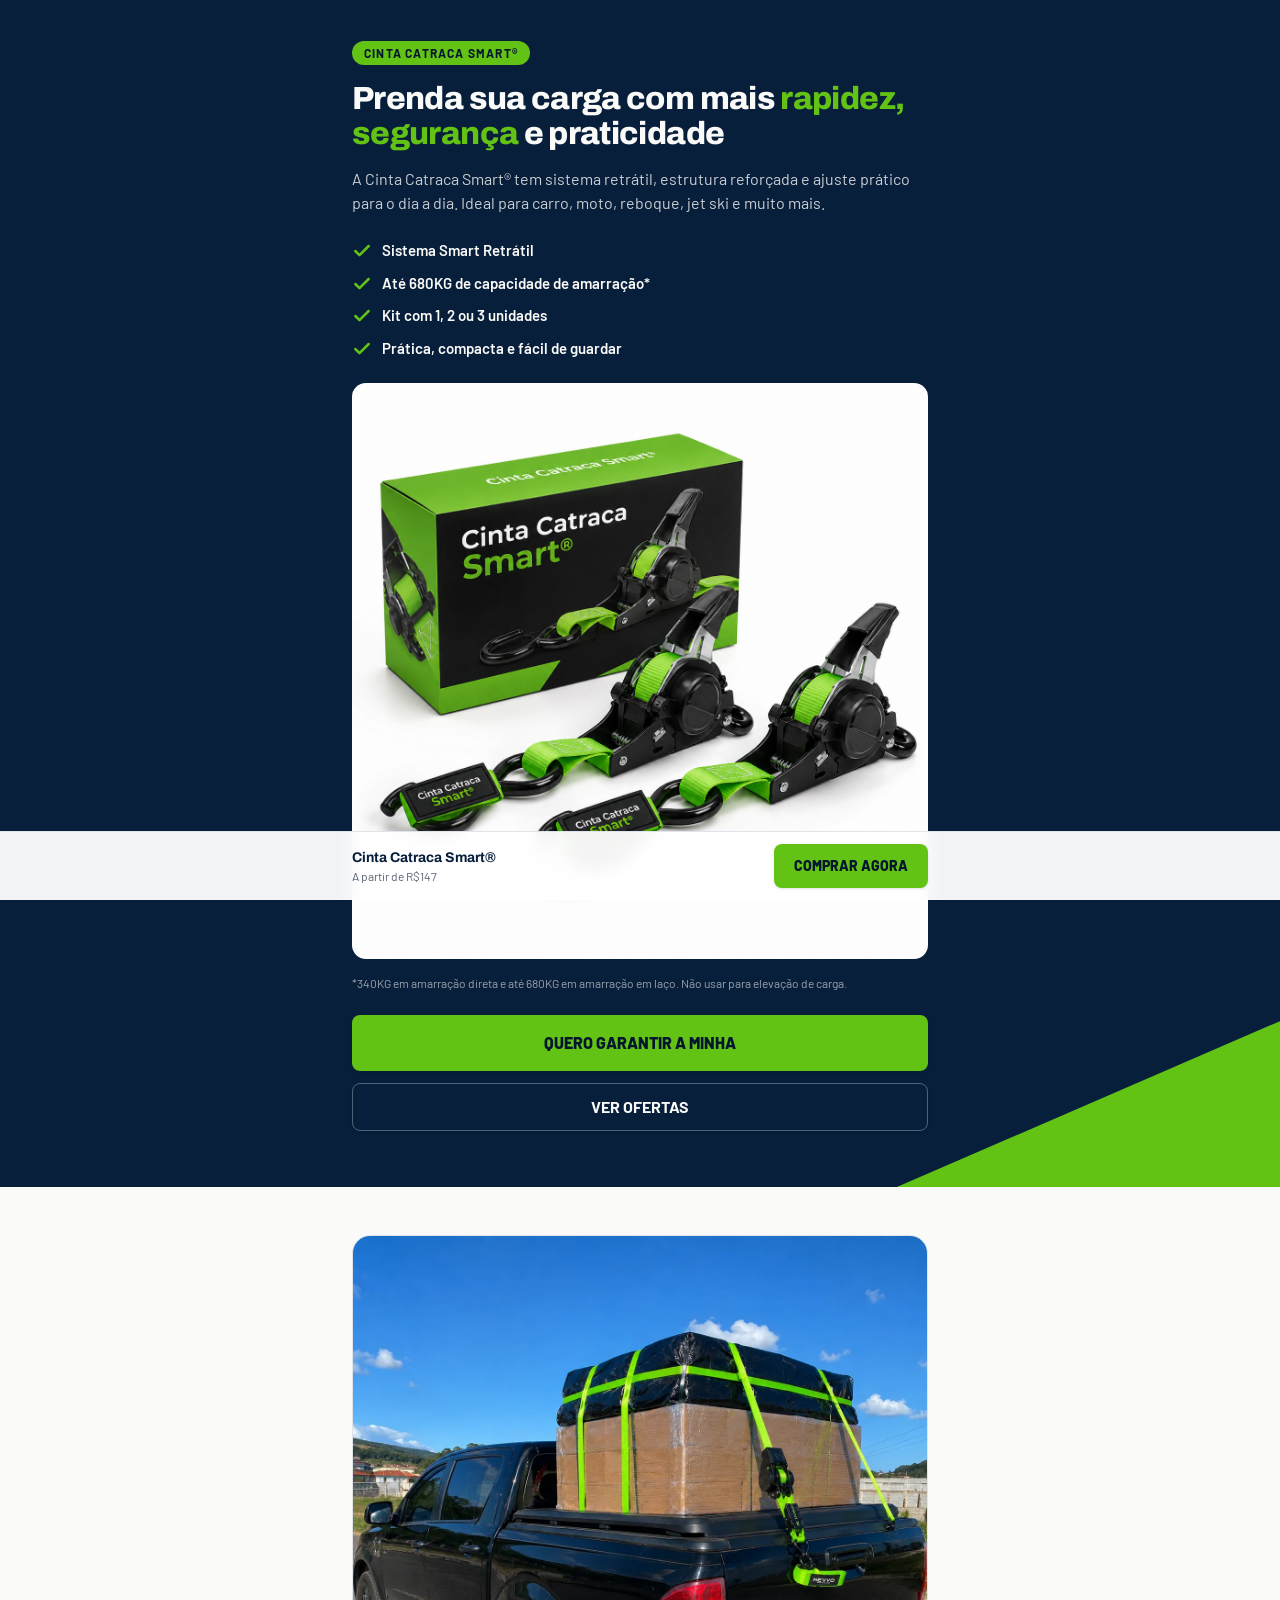
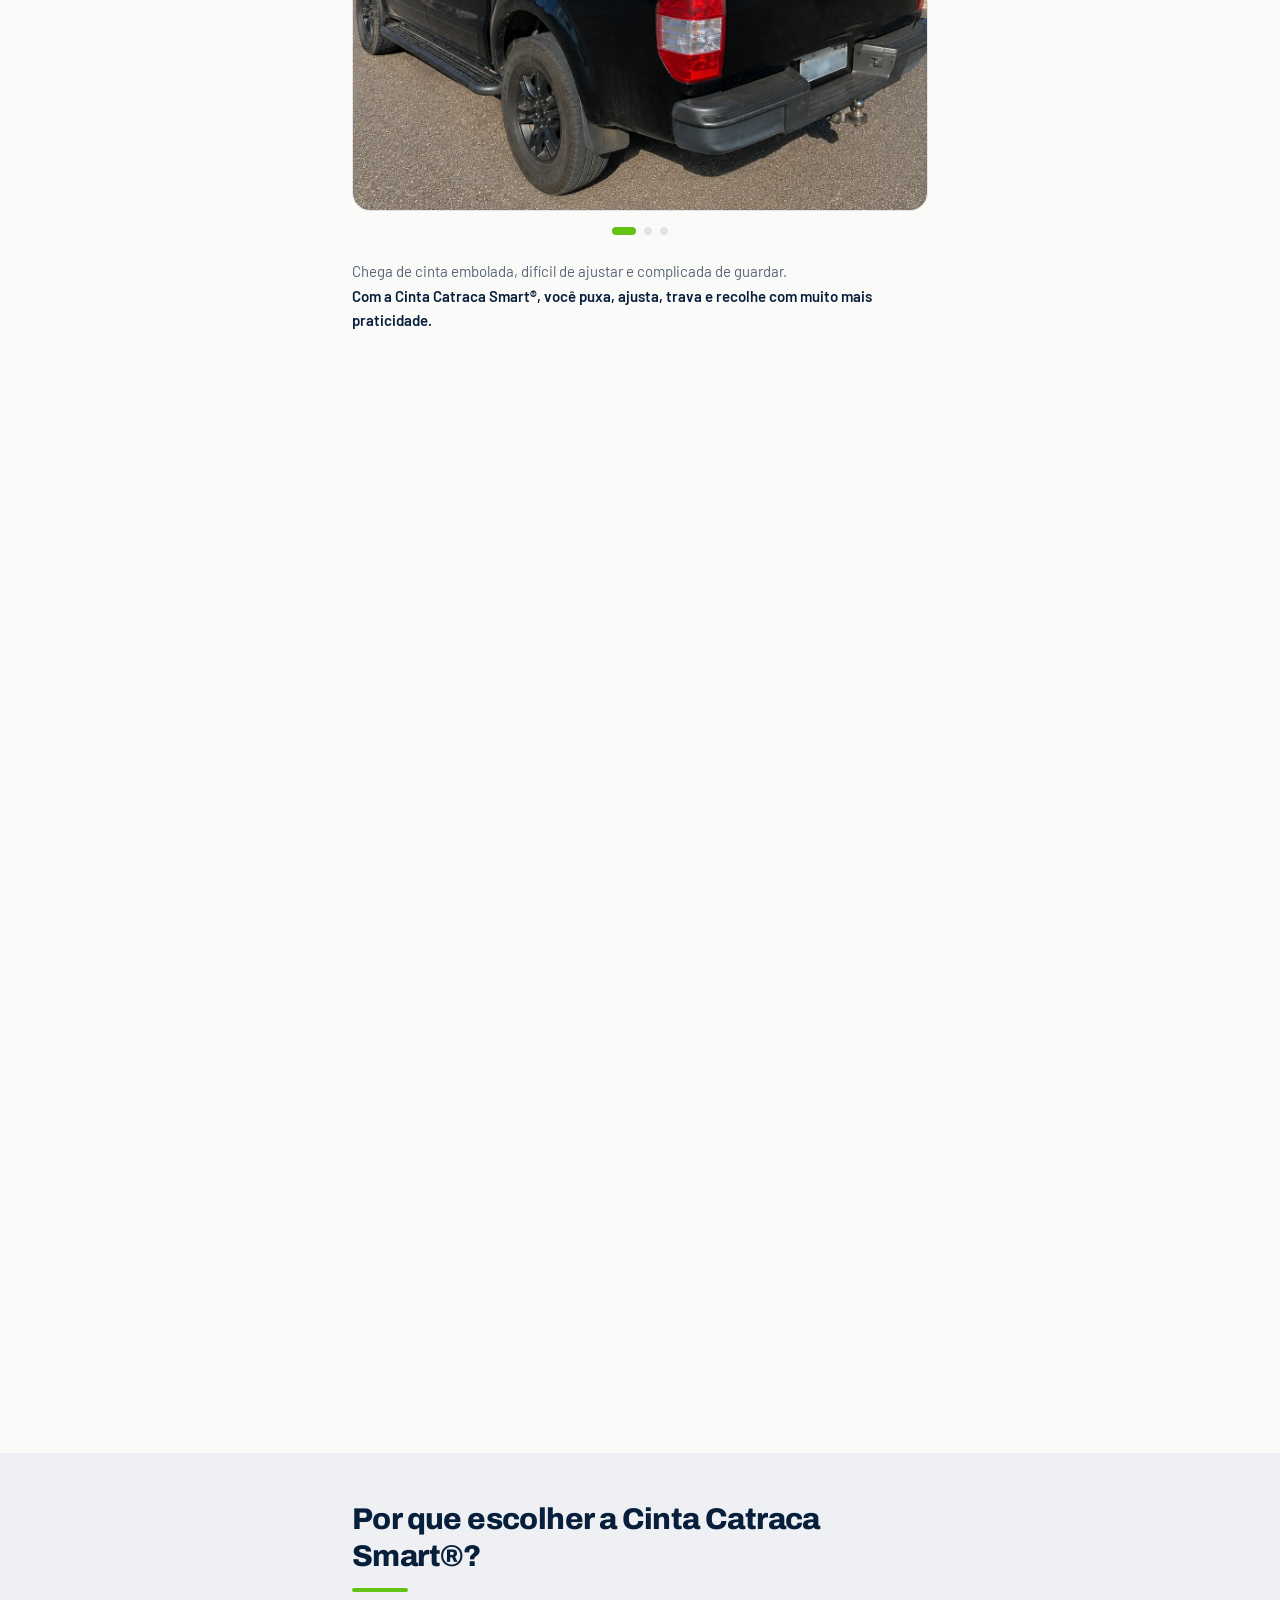
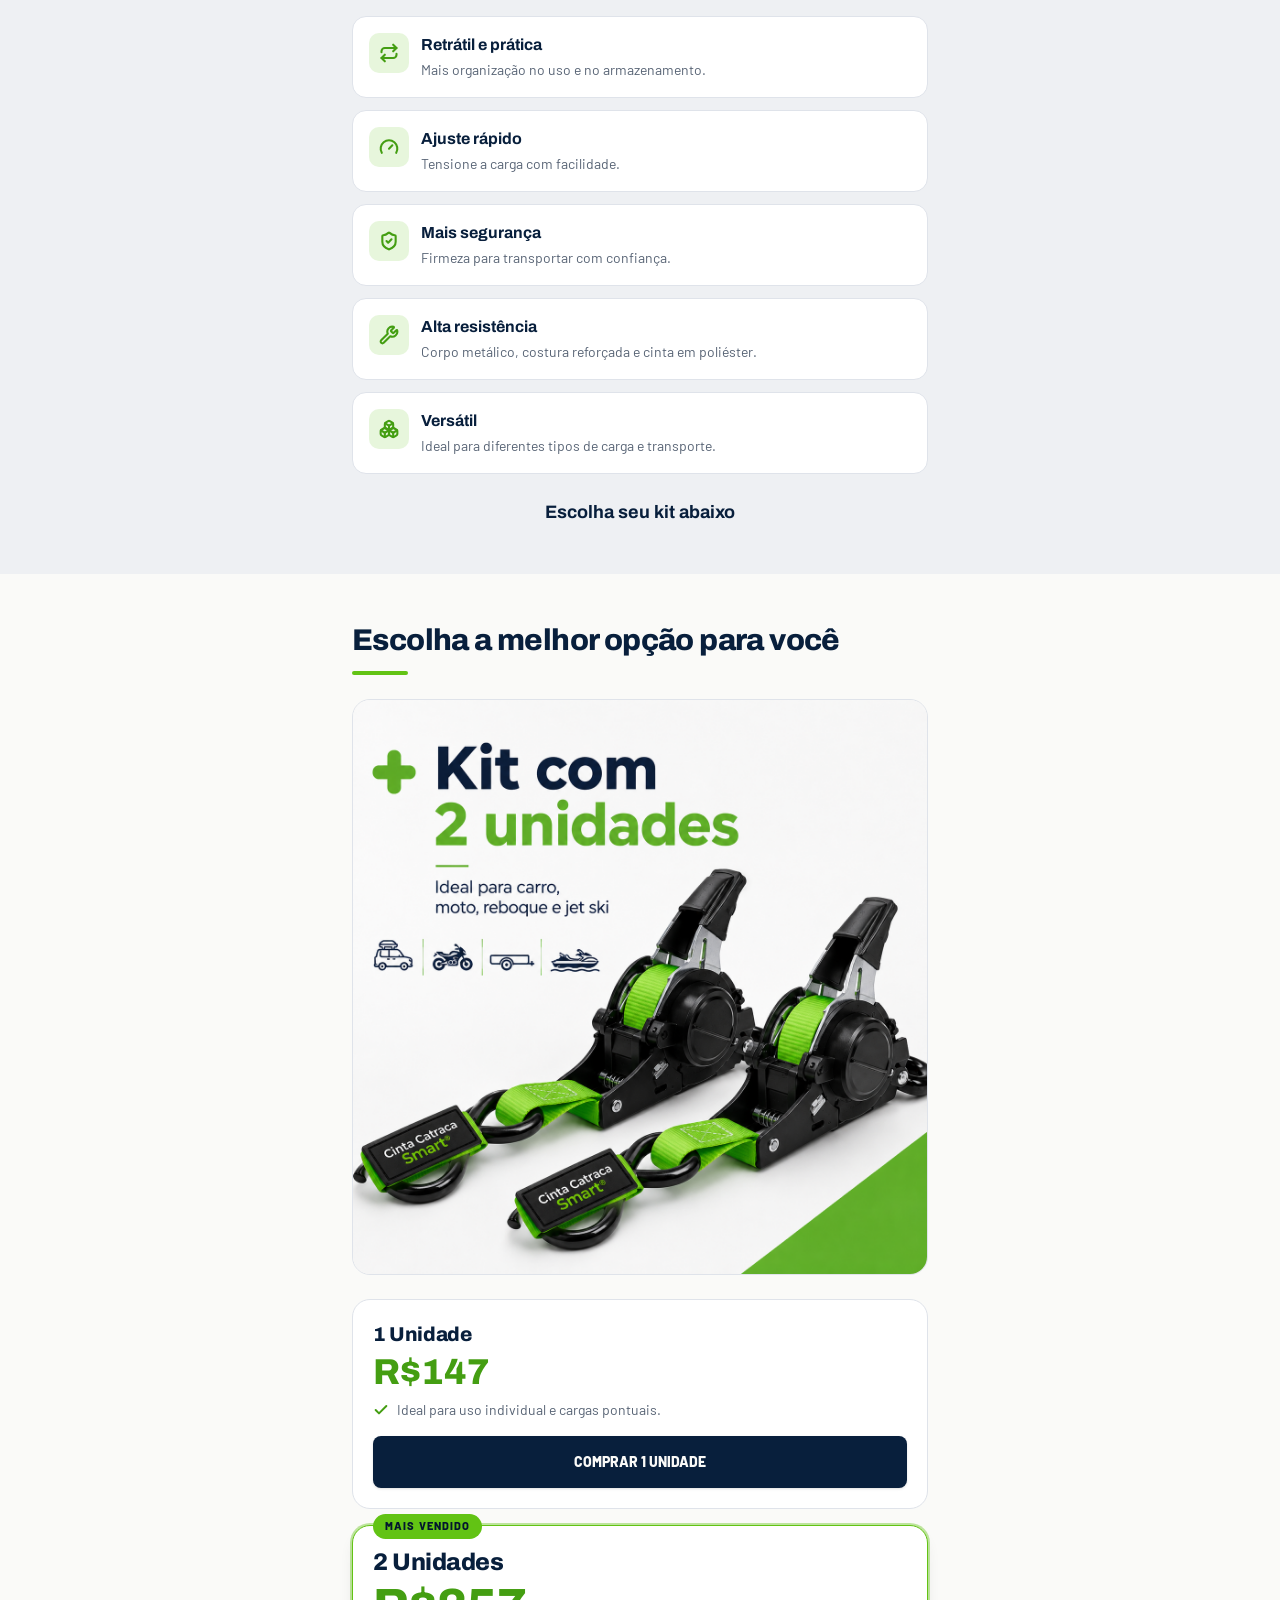
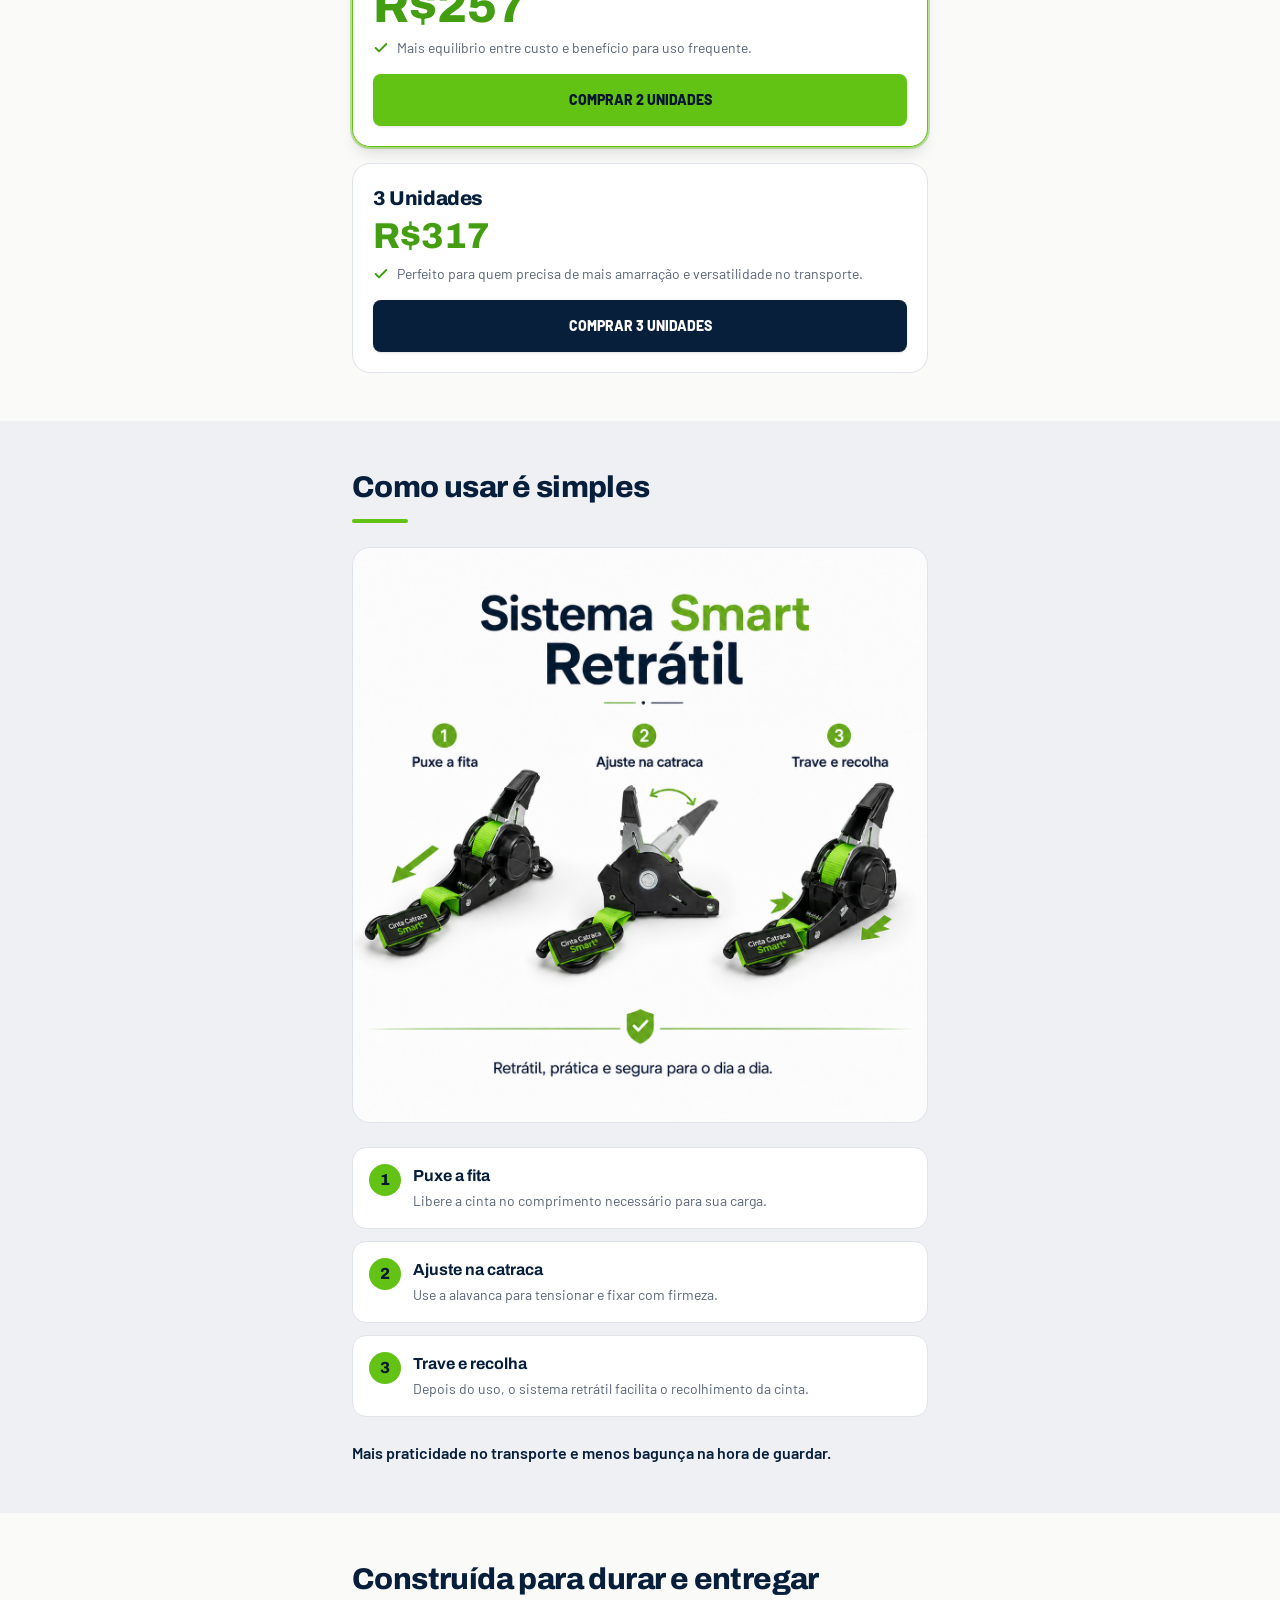
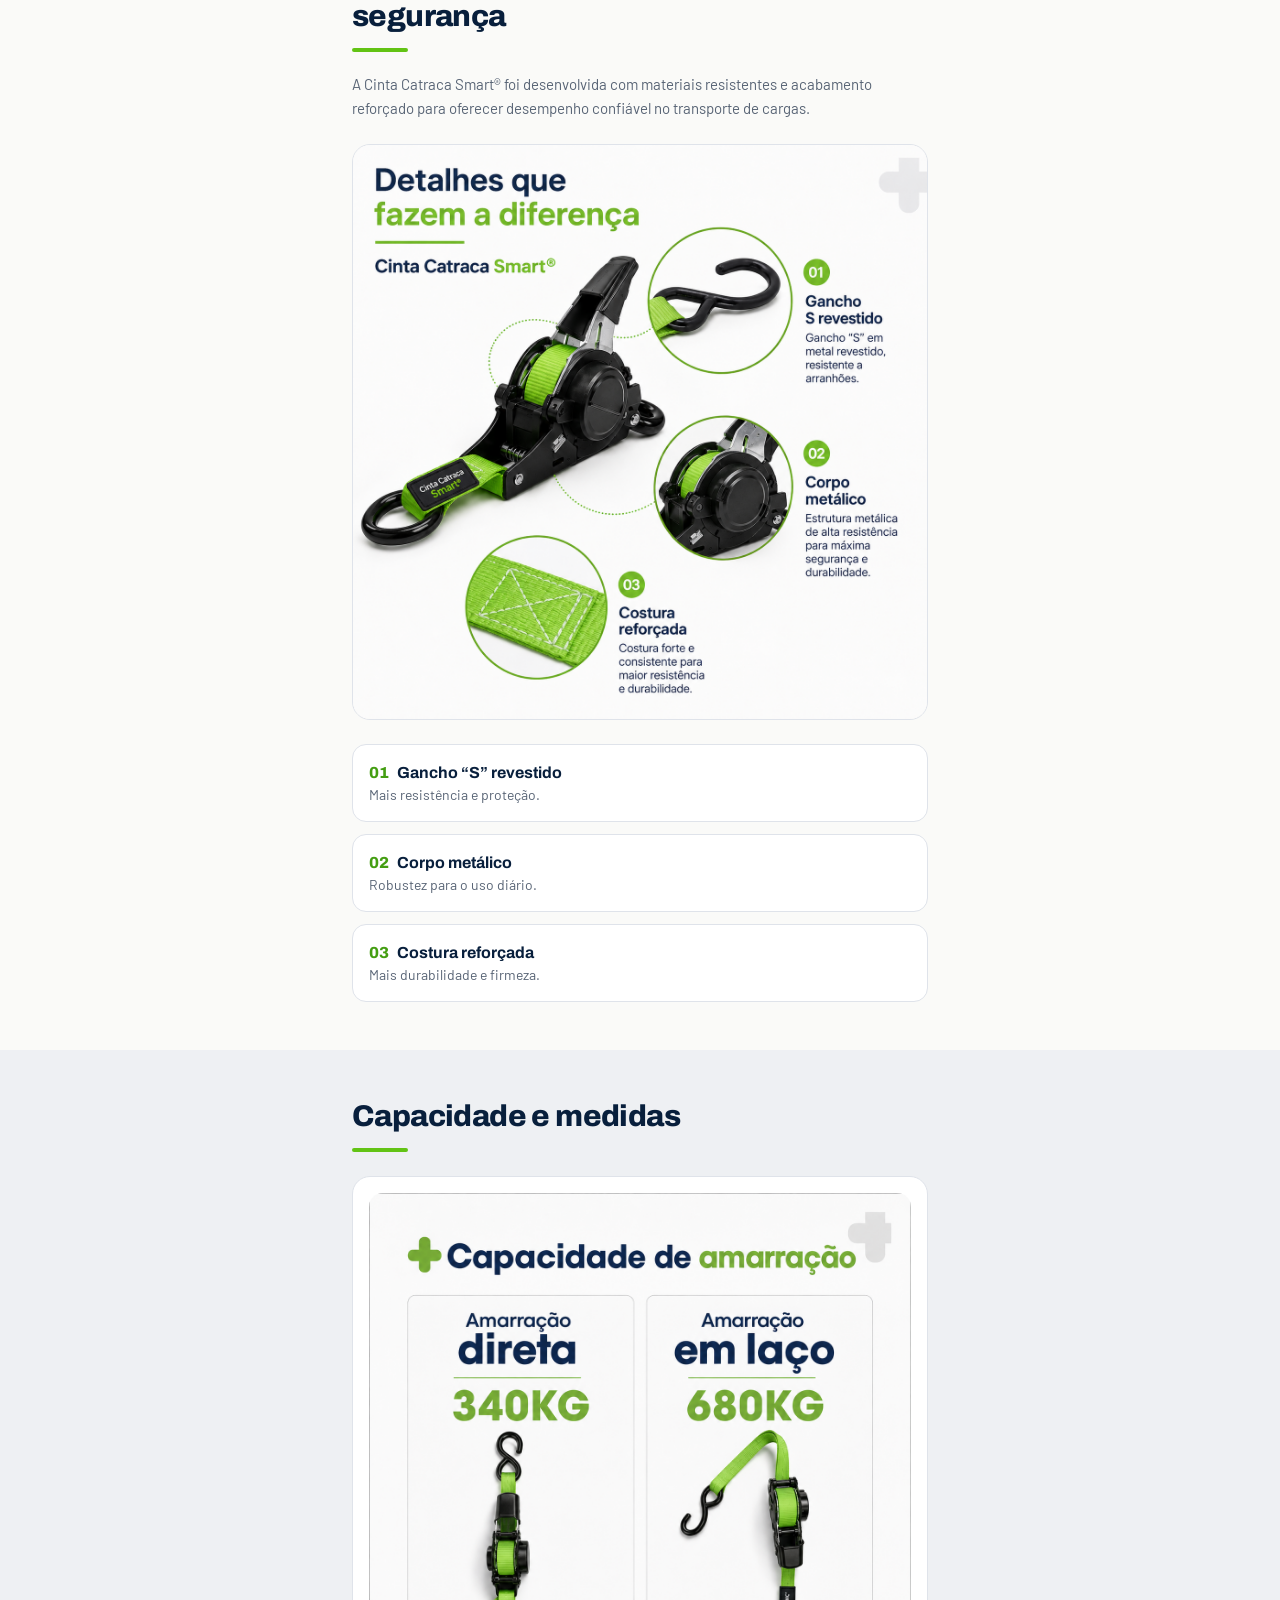
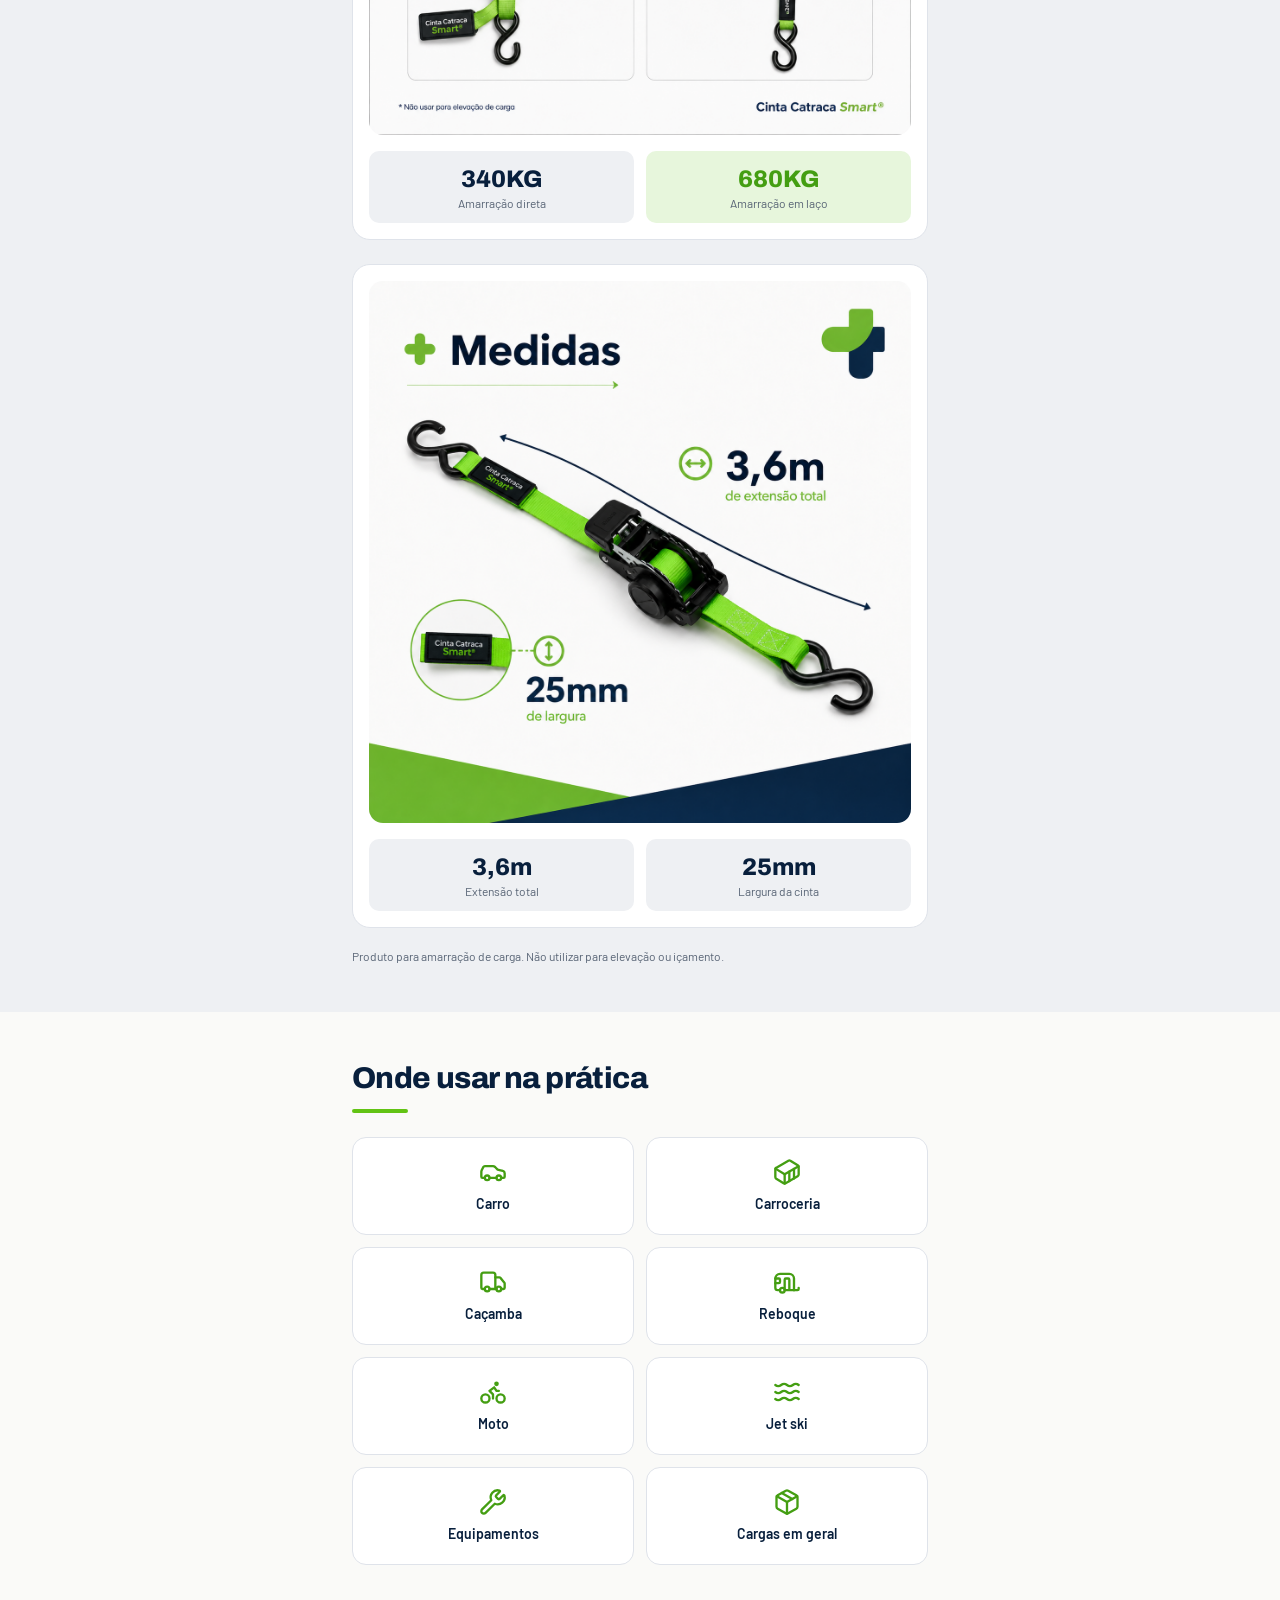
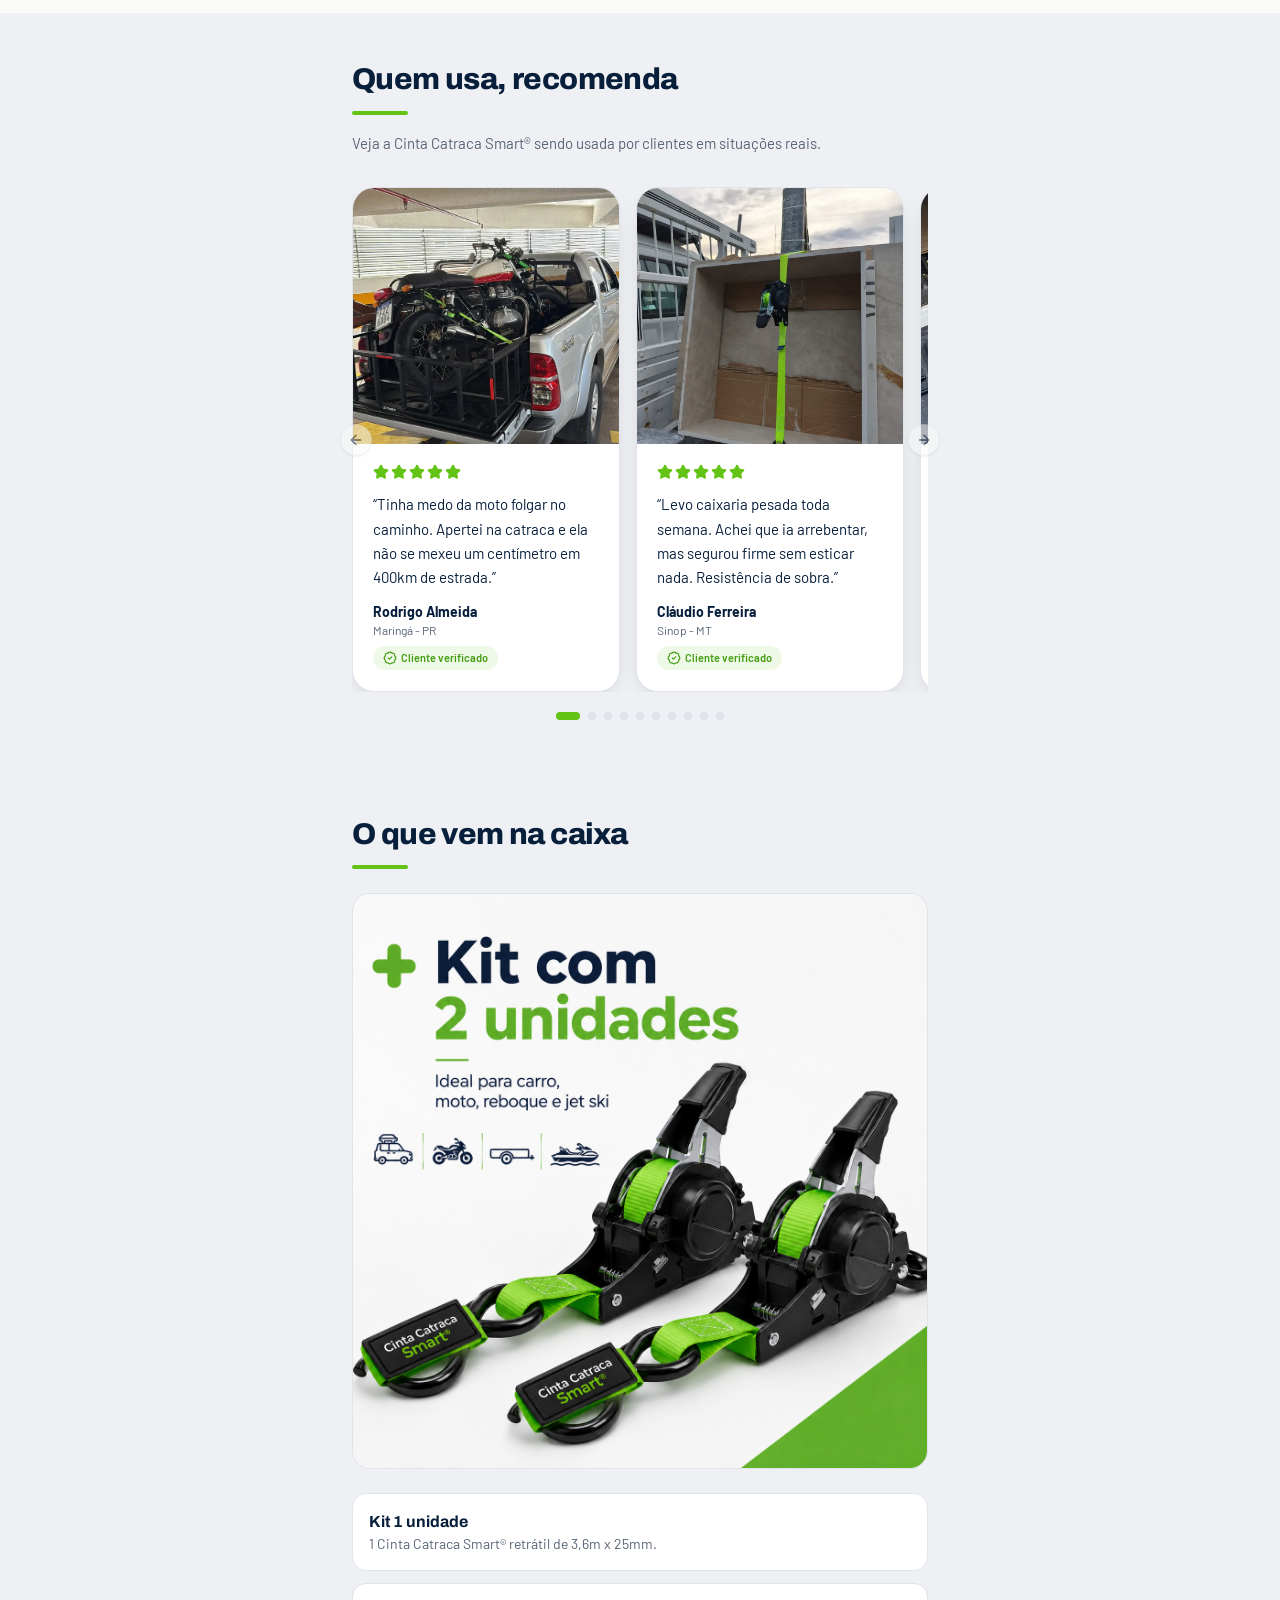
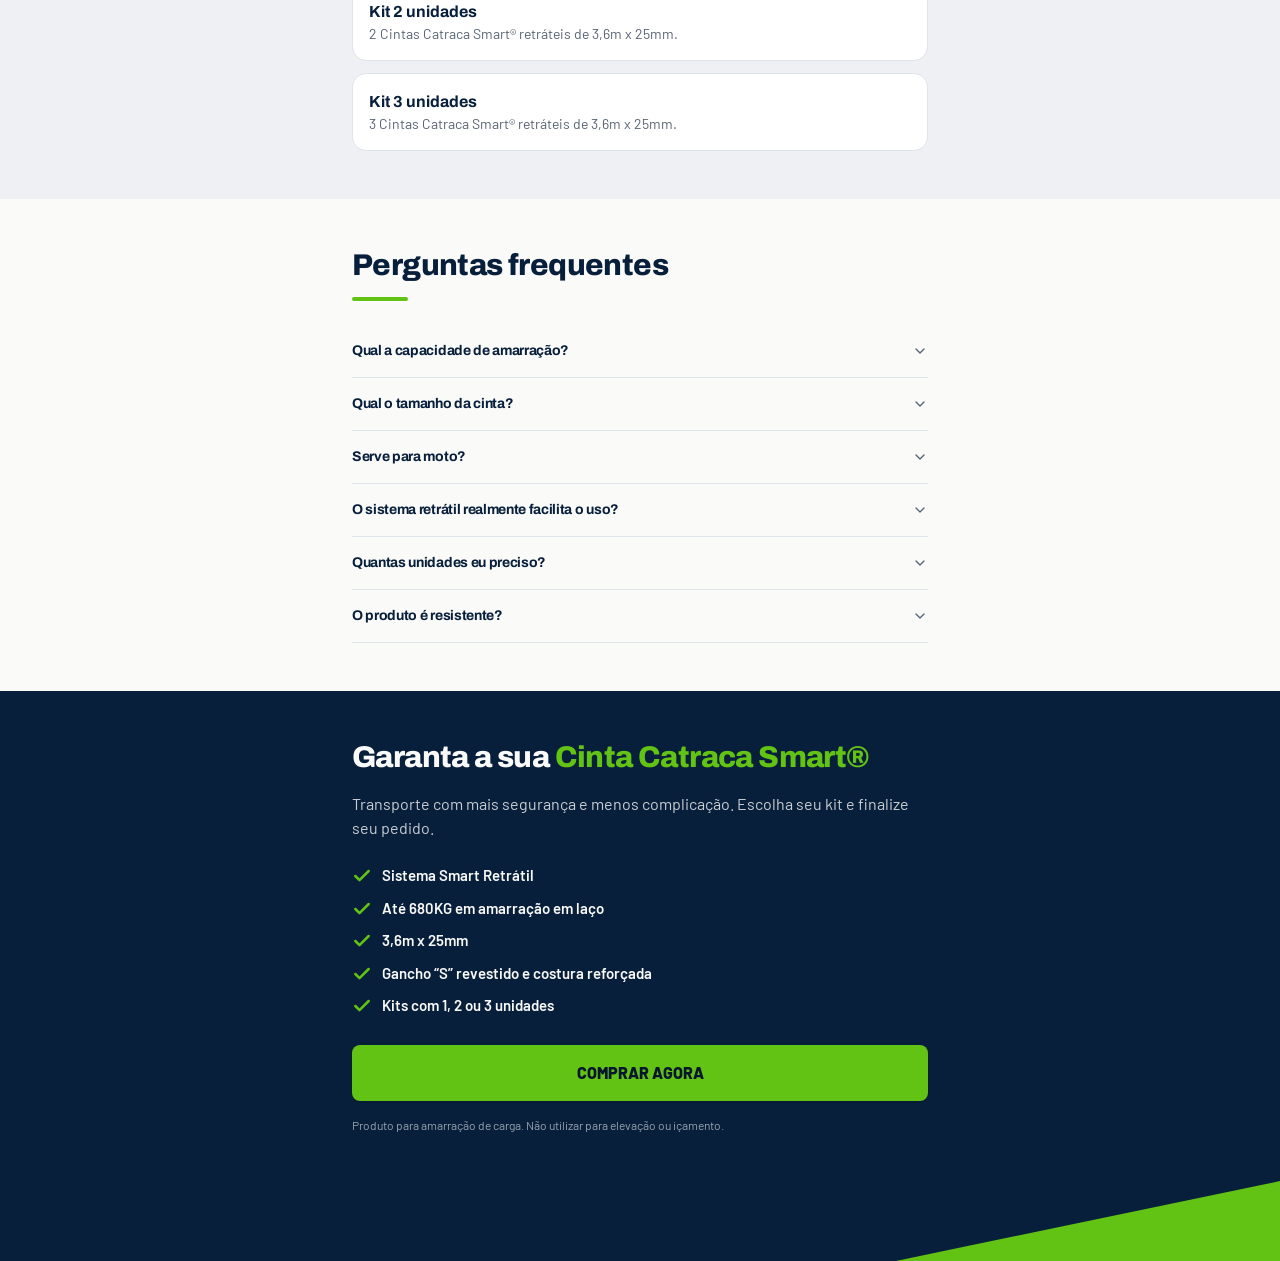
==== commit f75a1659: "Fix: remove crashing hydration script, restore FAQ answers and CTA scroll links" ====
--- a/index.html
+++ b/index.html
@@ -4,4 +4,4 @@
 gtag('config', 'AW-18397269992');</script><script>!function(f,b,e,v,n,t,s){if(f.fbq)return;n=f.fbq=function(){n.callMethod?n.callMethod.apply(n,arguments):n.queue.push(arguments)};if(!f._fbq)f._fbq=n;n.push=n;n.loaded=!0;n.version='2.0';n.queue=[];t=b.createElement(e);t.async=!0;t.src=v;s=b.getElementsByTagName(e)[0];s.parentNode.insertBefore(t,s)}(window,document,'script','https://connect.facebook.net/en_US/fbevents.js');
 fbq('init', '1067535845961557');
 fbq('track', 'PageView');
-fbq('track', 'ViewContent');</script><script defer="" src="js/~flock.js" data-proxy-url="/~api/analytics"></script><meta name="twitter:title" content="Cinta Catraca Smart® — Retrátil, até 680KG de amarração"><meta name="twitter:description" content="Cinta catraca retrátil de 3,6m x 25mm com até 680KG de capacidade. Kits com 1, 2 ou 3 unidades a partir de R$147."><meta property="og:image" content="images/id-preview-16588893--506779a8-78b8-43e3-a6fc-765b3140e302.lovable.app-1787486452982.png"><meta name="twitter:image" content="images/id-preview-16588893--506779a8-78b8-43e3-a6fc-765b3140e302.lovable.app-1787486452982.png"></head><body><!--$--><main><header class="diagonal-accent bg-navy px-5 pt-10 pb-14 text-navy-foreground"><div class="relative z-10 mx-auto w-full max-w-xl"><p class="mb-4 inline-flex items-center rounded-full bg-brand px-3 py-1 text-xs font-bold tracking-widest text-primary-foreground uppercase">Cinta Catraca Smart®</p><h1 class="text-[2rem] leading-[1.1]">Prenda sua carga com mais <span class="text-brand">rapidez, segurança</span> e praticidade</h1><p class="mt-4 text-base text-navy-foreground/80">A Cinta Catraca Smart® tem sistema retrátil, estrutura reforçada e ajuste prático para o dia a dia. Ideal para carro, moto, reboque, jet ski e muito mais.</p><ul class="mt-6 space-y-2.5"><li class="flex items-start gap-2.5 text-[15px] font-semibold"><svg xmlns="http://www.w3.org/2000/svg" width="24" height="24" viewBox="0 0 24 24" fill="none" stroke="currentColor" stroke-width="3" stroke-linecap="round" stroke-linejoin="round" class="lucide lucide-check mt-0.5 size-5 shrink-0 text-brand" aria-hidden="true"><path d="M20 6 9 17l-5-5"></path></svg>Sistema Smart Retrátil</li><li class="flex items-start gap-2.5 text-[15px] font-semibold"><svg xmlns="http://www.w3.org/2000/svg" width="24" height="24" viewBox="0 0 24 24" fill="none" stroke="currentColor" stroke-width="3" stroke-linecap="round" stroke-linejoin="round" class="lucide lucide-check mt-0.5 size-5 shrink-0 text-brand" aria-hidden="true"><path d="M20 6 9 17l-5-5"></path></svg>Até 680KG de capacidade de amarração*</li><li class="flex items-start gap-2.5 text-[15px] font-semibold"><svg xmlns="http://www.w3.org/2000/svg" width="24" height="24" viewBox="0 0 24 24" fill="none" stroke="currentColor" stroke-width="3" stroke-linecap="round" stroke-linejoin="round" class="lucide lucide-check mt-0.5 size-5 shrink-0 text-brand" aria-hidden="true"><path d="M20 6 9 17l-5-5"></path></svg>Kit com 1, 2 ou 3 unidades</li><li class="flex items-start gap-2.5 text-[15px] font-semibold"><svg xmlns="http://www.w3.org/2000/svg" width="24" height="24" viewBox="0 0 24 24" fill="none" stroke="currentColor" stroke-width="3" stroke-linecap="round" stroke-linejoin="round" class="lucide lucide-check mt-0.5 size-5 shrink-0 text-brand" aria-hidden="true"><path d="M20 6 9 17l-5-5"></path></svg>Prática, compacta e fácil de guardar</li></ul><img src="images/01.png" alt="Kit Cinta Catraca Smart® com duas unidades e embalagem" class="mt-6 w-full rounded-xl bg-white" width="1240" height="1240"><p class="mt-4 text-xs text-navy-foreground/60">*340KG em amarração direta e até 680KG em amarração em laço. Não usar para elevação de carga.</p><div class="mt-6 space-y-3"><button class="inline-flex items-center justify-center gap-2 whitespace-nowrap cursor-pointer transition-colors focus-visible:outline-none focus-visible:ring-1 focus-visible:ring-ring disabled:pointer-events-none disabled:opacity-50 disabled:cursor-not-allowed [&amp;_svg]:pointer-events-none [&amp;_svg]:size-4 [&amp;_svg]:shrink-0 bg-primary text-primary-foreground shadow hover:bg-primary/90 rounded-md px-8 h-14 w-full text-base font-extrabold">QUERO GARANTIR A MINHA</button><button class="inline-flex items-center justify-center gap-2 whitespace-nowrap cursor-pointer transition-colors focus-visible:outline-none focus-visible:ring-1 focus-visible:ring-ring disabled:pointer-events-none disabled:opacity-50 disabled:cursor-not-allowed [&amp;_svg]:pointer-events-none [&amp;_svg]:size-4 [&amp;_svg]:shrink-0 border shadow-sm rounded-md px-8 h-12 w-full border-navy-foreground/30 bg-transparent text-base font-bold text-navy-foreground hover:bg-navy-foreground/10 hover:text-navy-foreground">VER OFERTAS</button></div></div></header><section class="px-5 py-12"><div class="mx-auto w-full max-w-xl"><div class="relative" role="region" aria-roledescription="carousel"><div class="overflow-hidden"><div class="flex -ml-4"><div role="group" aria-roledescription="slide" class="min-w-0 shrink-0 grow-0 basis-full pl-4"><img src="images/03.webp" alt="Carga amarrada na caçamba de uma picape" loading="lazy" class="aspect-square w-full rounded-2xl border border-border bg-white object-cover"></div><div role="group" aria-roledescription="slide" class="min-w-0 shrink-0 grow-0 basis-full pl-4"><img src="images/02.webp" alt="Moto presa em reboque com Cinta Catraca Smart®" loading="lazy" class="aspect-square w-full rounded-2xl border border-border bg-white object-cover"></div><div role="group" aria-roledescription="slide" class="min-w-0 shrink-0 grow-0 basis-full pl-4"><img src="images/04.webp" alt="Carga volumosa de metalons amarrada em carroceria" loading="lazy" class="aspect-square w-full rounded-2xl border border-border bg-white object-cover"></div></div></div></div><div class="mt-4 flex justify-center gap-2"><button type="button" aria-label="Ir para imagem 1" class="h-2 w-6 rounded-full bg-brand transition-all"></button><button type="button" aria-label="Ir para imagem 2" class="h-2 w-2 rounded-full bg-border transition-all"></button><button type="button" aria-label="Ir para imagem 3" class="h-2 w-2 rounded-full bg-border transition-all"></button></div><p class="mt-6 text-[15px] leading-relaxed text-muted-foreground">Chega de cinta embolada, difícil de ajustar e complicada de guardar.<br><span class="font-semibold text-foreground">Com a Cinta Catraca Smart®, você puxa, ajusta, trava e recolhe com muito mais praticidade.</span></p></div></section><section class="px-5 py-6"><div class="mx-auto w-full max-w-xl"><div class="relative w-full overflow-hidden rounded-2xl" style="padding-top:177.77777777777777%"><iframe id="panda-8efe4aa0-be4e-4e33-8f63-69922fc4deb1" src="https://player-vz-81fe43b2-f52.tv.pandavideo.com.br/embed/?v=8efe4aa0-be4e-4e33-8f63-69922fc4deb1" style="border:none;position:absolute;top:0;left:0" allow="accelerometer;gyroscope;autoplay;encrypted-media;picture-in-picture" allowfullscreen="" width="100%" height="100%" title="Vídeo da Cinta Catraca Automática"></iframe></div></div></section><section class="px-5 py-12 bg-muted"><div class="mx-auto w-full max-w-xl"><h2 class="text-3xl leading-tight">Por que escolher a Cinta Catraca Smart®?<span class="mt-3 block h-1 w-14 rounded-full bg-brand"></span></h2><ul class="mt-6 space-y-3"><li class="flex items-start gap-3 rounded-xl border border-border bg-card p-4"><span class="flex size-10 shrink-0 items-center justify-center rounded-lg bg-brand/15"><svg xmlns="http://www.w3.org/2000/svg" width="24" height="24" viewBox="0 0 24 24" fill="none" stroke="currentColor" stroke-width="2.5" stroke-linecap="round" stroke-linejoin="round" class="lucide lucide-repeat size-5 text-brand-deep" aria-hidden="true"><path d="m17 2 4 4-4 4"></path><path d="M3 11v-1a4 4 0 0 1 4-4h14"></path><path d="m7 22-4-4 4-4"></path><path d="M21 13v1a4 4 0 0 1-4 4H3"></path></svg></span><span><span class="block font-display font-bold text-navy">Retrátil e prática</span><span class="text-sm text-muted-foreground">Mais organização no uso e no armazenamento.</span></span></li><li class="flex items-start gap-3 rounded-xl border border-border bg-card p-4"><span class="flex size-10 shrink-0 items-center justify-center rounded-lg bg-brand/15"><svg xmlns="http://www.w3.org/2000/svg" width="24" height="24" viewBox="0 0 24 24" fill="none" stroke="currentColor" stroke-width="2.5" stroke-linecap="round" stroke-linejoin="round" class="lucide lucide-gauge size-5 text-brand-deep" aria-hidden="true"><path d="m12 14 4-4"></path><path d="M3.34 19a10 10 0 1 1 17.32 0"></path></svg></span><span><span class="block font-display font-bold text-navy">Ajuste rápido</span><span class="text-sm text-muted-foreground">Tensione a carga com facilidade.</span></span></li><li class="flex items-start gap-3 rounded-xl border border-border bg-card p-4"><span class="flex size-10 shrink-0 items-center justify-center rounded-lg bg-brand/15"><svg xmlns="http://www.w3.org/2000/svg" width="24" height="24" viewBox="0 0 24 24" fill="none" stroke="currentColor" stroke-width="2.5" stroke-linecap="round" stroke-linejoin="round" class="lucide lucide-shield-check size-5 text-brand-deep" aria-hidden="true"><path d="M20 13c0 5-3.5 7.5-7.66 8.95a1 1 0 0 1-.67-.01C7.5 20.5 4 18 4 13V6a1 1 0 0 1 1-1c2 0 4.5-1.2 6.24-2.72a1.17 1.17 0 0 1 1.52 0C14.51 3.81 17 5 19 5a1 1 0 0 1 1 1z"></path><path d="m9 12 2 2 4-4"></path></svg></span><span><span class="block font-display font-bold text-navy">Mais segurança</span><span class="text-sm text-muted-foreground">Firmeza para transportar com confiança.</span></span></li><li class="flex items-start gap-3 rounded-xl border border-border bg-card p-4"><span class="flex size-10 shrink-0 items-center justify-center rounded-lg bg-brand/15"><svg xmlns="http://www.w3.org/2000/svg" width="24" height="24" viewBox="0 0 24 24" fill="none" stroke="currentColor" stroke-width="2.5" stroke-linecap="round" stroke-linejoin="round" class="lucide lucide-wrench size-5 text-brand-deep" aria-hidden="true"><path d="M14.7 6.3a1 1 0 0 0 0 1.4l1.6 1.6a1 1 0 0 0 1.4 0l3.106-3.105c.32-.322.863-.22.983.218a6 6 0 0 1-8.259 7.057l-7.91 7.91a1 1 0 0 1-2.999-3l7.91-7.91a6 6 0 0 1 7.057-8.259c.438.12.54.662.219.984z"></path></svg></span><span><span class="block font-display font-bold text-navy">Alta resistência</span><span class="text-sm text-muted-foreground">Corpo metálico, costura reforçada e cinta em poliéster.</span></span></li><li class="flex items-start gap-3 rounded-xl border border-border bg-card p-4"><span class="flex size-10 shrink-0 items-center justify-center rounded-lg bg-brand/15"><svg xmlns="http://www.w3.org/2000/svg" width="24" height="24" viewBox="0 0 24 24" fill="none" stroke="currentColor" stroke-width="2.5" stroke-linecap="round" stroke-linejoin="round" class="lucide lucide-boxes size-5 text-brand-deep" aria-hidden="true"><path d="M2.97 12.92A2 2 0 0 0 2 14.63v3.24a2 2 0 0 0 .97 1.71l3 1.8a2 2 0 0 0 2.06 0L12 19v-5.5l-5-3-4.03 2.42Z"></path><path d="m7 16.5-4.74-2.85"></path><path d="m7 16.5 5-3"></path><path d="M7 16.5v5.17"></path><path d="M12 13.5V19l3.97 2.38a2 2 0 0 0 2.06 0l3-1.8a2 2 0 0 0 .97-1.71v-3.24a2 2 0 0 0-.97-1.71L17 10.5l-5 3Z"></path><path d="m17 16.5-5-3"></path><path d="m17 16.5 4.74-2.85"></path><path d="M17 16.5v5.17"></path><path d="M7.97 4.42A2 2 0 0 0 7 6.13v4.37l5 3 5-3V6.13a2 2 0 0 0-.97-1.71l-3-1.8a2 2 0 0 0-2.06 0l-3 1.8Z"></path><path d="M12 8 7.26 5.15"></path><path d="m12 8 4.74-2.85"></path><path d="M12 13.5V8"></path></svg></span><span><span class="block font-display font-bold text-navy">Versátil</span><span class="text-sm text-muted-foreground">Ideal para diferentes tipos de carga e transporte.</span></span></li></ul><p class="mt-6 text-center font-display text-lg font-bold text-navy">Escolha seu kit abaixo</p></div></section><section id="ofertas" class="px-5 py-12"><div class="mx-auto w-full max-w-xl"><h2 class="text-3xl leading-tight">Escolha a melhor opção para você<span class="mt-3 block h-1 w-14 rounded-full bg-brand"></span></h2><img src="images/09.png" alt="Kit com 2 unidades da Cinta Catraca Smart®" loading="lazy" class="mt-6 w-full rounded-2xl border border-border bg-white"><div class="mt-6 space-y-4"><article class="relative rounded-2xl border bg-card p-5 border-border"><h3 class="font-display text-navy text-xl">1 Unidade</h3><p class="mt-1 font-display font-extrabold text-brand-deep text-4xl">R$147</p><p class="mt-2 flex items-start gap-2 text-sm text-muted-foreground"><svg xmlns="http://www.w3.org/2000/svg" width="24" height="24" viewBox="0 0 24 24" fill="none" stroke="currentColor" stroke-width="3" stroke-linecap="round" stroke-linejoin="round" class="lucide lucide-check mt-0.5 size-4 shrink-0 text-brand-deep" aria-hidden="true"><path d="M20 6 9 17l-5-5"></path></svg>Ideal para uso individual e cargas pontuais.</p><a href="https://cinta-catraca.mycartpanda.com/checkout/212184284:1" class="inline-flex items-center justify-center gap-2 whitespace-nowrap cursor-pointer transition-colors focus-visible:outline-none focus-visible:ring-1 focus-visible:ring-ring disabled:pointer-events-none disabled:opacity-50 disabled:cursor-not-allowed [&amp;_svg]:pointer-events-none [&amp;_svg]:size-4 [&amp;_svg]:shrink-0 bg-secondary text-secondary-foreground shadow-sm hover:bg-secondary/80 rounded-md px-8 mt-4 h-13 w-full text-sm font-extrabold">COMPRAR 1 UNIDADE</a></article><article class="relative rounded-2xl border bg-card p-5 border-brand shadow-lg ring-2 ring-brand/40"><span class="absolute -top-3 left-5 rounded-full bg-brand px-3 py-1 text-[11px] font-extrabold tracking-widest text-primary-foreground uppercase">Mais vendido</span><h3 class="font-display text-navy text-2xl">2 Unidades</h3><p class="mt-1 font-display font-extrabold text-brand-deep text-5xl">R$257</p><p class="mt-2 flex items-start gap-2 text-sm text-muted-foreground"><svg xmlns="http://www.w3.org/2000/svg" width="24" height="24" viewBox="0 0 24 24" fill="none" stroke="currentColor" stroke-width="3" stroke-linecap="round" stroke-linejoin="round" class="lucide lucide-check mt-0.5 size-4 shrink-0 text-brand-deep" aria-hidden="true"><path d="M20 6 9 17l-5-5"></path></svg>Mais equilíbrio entre custo e benefício para uso frequente.</p><a href="https://cinta-catraca.mycartpanda.com/checkout/212184285:1" class="inline-flex items-center justify-center gap-2 whitespace-nowrap cursor-pointer transition-colors focus-visible:outline-none focus-visible:ring-1 focus-visible:ring-ring disabled:pointer-events-none disabled:opacity-50 disabled:cursor-not-allowed [&amp;_svg]:pointer-events-none [&amp;_svg]:size-4 [&amp;_svg]:shrink-0 bg-primary text-primary-foreground shadow hover:bg-primary/90 rounded-md px-8 mt-4 h-13 w-full text-sm font-extrabold">COMPRAR 2 UNIDADES</a></article><article class="relative rounded-2xl border bg-card p-5 border-border"><h3 class="font-display text-navy text-xl">3 Unidades</h3><p class="mt-1 font-display font-extrabold text-brand-deep text-4xl">R$317</p><p class="mt-2 flex items-start gap-2 text-sm text-muted-foreground"><svg xmlns="http://www.w3.org/2000/svg" width="24" height="24" viewBox="0 0 24 24" fill="none" stroke="currentColor" stroke-width="3" stroke-linecap="round" stroke-linejoin="round" class="lucide lucide-check mt-0.5 size-4 shrink-0 text-brand-deep" aria-hidden="true"><path d="M20 6 9 17l-5-5"></path></svg>Perfeito para quem precisa de mais amarração e versatilidade no transporte.</p><a href="https://cinta-catraca.mycartpanda.com/checkout/212184286:1" class="inline-flex items-center justify-center gap-2 whitespace-nowrap cursor-pointer transition-colors focus-visible:outline-none focus-visible:ring-1 focus-visible:ring-ring disabled:pointer-events-none disabled:opacity-50 disabled:cursor-not-allowed [&amp;_svg]:pointer-events-none [&amp;_svg]:size-4 [&amp;_svg]:shrink-0 bg-secondary text-secondary-foreground shadow-sm hover:bg-secondary/80 rounded-md px-8 mt-4 h-13 w-full text-sm font-extrabold">COMPRAR 3 UNIDADES</a></article></div></div></section><section class="px-5 py-12 bg-muted"><div class="mx-auto w-full max-w-xl"><h2 class="text-3xl leading-tight">Como usar é simples<span class="mt-3 block h-1 w-14 rounded-full bg-brand"></span></h2><img src="images/05.png" alt="Sistema Smart Retrátil em três passos: puxe a fita, ajuste na catraca, trave e recolha" loading="lazy" class="mt-6 w-full rounded-2xl border border-border bg-white"><ol class="mt-6 space-y-3"><li class="flex gap-3 rounded-xl border border-border bg-card p-4"><span class="flex size-8 shrink-0 items-center justify-center rounded-full bg-brand font-display font-extrabold text-primary-foreground">1</span><span><span class="block font-display font-bold text-navy">Puxe a fita</span><span class="text-sm text-muted-foreground">Libere a cinta no comprimento necessário para sua carga.</span></span></li><li class="flex gap-3 rounded-xl border border-border bg-card p-4"><span class="flex size-8 shrink-0 items-center justify-center rounded-full bg-brand font-display font-extrabold text-primary-foreground">2</span><span><span class="block font-display font-bold text-navy">Ajuste na catraca</span><span class="text-sm text-muted-foreground">Use a alavanca para tensionar e fixar com firmeza.</span></span></li><li class="flex gap-3 rounded-xl border border-border bg-card p-4"><span class="flex size-8 shrink-0 items-center justify-center rounded-full bg-brand font-display font-extrabold text-primary-foreground">3</span><span><span class="block font-display font-bold text-navy">Trave e recolha</span><span class="text-sm text-muted-foreground">Depois do uso, o sistema retrátil facilita o recolhimento da cinta.</span></span></li></ol><p class="mt-6 font-semibold text-navy">Mais praticidade no transporte e menos bagunça na hora de guardar.</p></div></section><section class="px-5 py-12"><div class="mx-auto w-full max-w-xl"><h2 class="text-3xl leading-tight">Construída para durar e entregar segurança<span class="mt-3 block h-1 w-14 rounded-full bg-brand"></span></h2><p class="mt-5 text-[15px] leading-relaxed text-muted-foreground">A Cinta Catraca Smart® foi desenvolvida com materiais resistentes e acabamento reforçado para oferecer desempenho confiável no transporte de cargas.</p><img src="images/06.png" alt="Detalhes da Cinta Catraca Smart®: gancho S revestido, corpo metálico e costura reforçada" loading="lazy" class="mt-6 w-full rounded-2xl border border-border bg-white"><dl class="mt-6 space-y-3"><div class="rounded-xl border border-border bg-card p-4"><dt class="font-display font-bold text-navy"><span class="mr-2 font-extrabold text-brand-deep">01</span>Gancho “S” revestido</dt><dd class="text-sm text-muted-foreground">Mais resistência e proteção.</dd></div><div class="rounded-xl border border-border bg-card p-4"><dt class="font-display font-bold text-navy"><span class="mr-2 font-extrabold text-brand-deep">02</span>Corpo metálico</dt><dd class="text-sm text-muted-foreground">Robustez para o uso diário.</dd></div><div class="rounded-xl border border-border bg-card p-4"><dt class="font-display font-bold text-navy"><span class="mr-2 font-extrabold text-brand-deep">03</span>Costura reforçada</dt><dd class="text-sm text-muted-foreground">Mais durabilidade e firmeza.</dd></div></dl></div></section><section class="px-5 py-12 bg-muted"><div class="mx-auto w-full max-w-xl"><h2 class="text-3xl leading-tight">Capacidade e medidas<span class="mt-3 block h-1 w-14 rounded-full bg-brand"></span></h2><div class="mt-6 space-y-6"><div class="rounded-2xl border border-border bg-card p-4"><img src="images/07.png" alt="Capacidade de amarração: 340KG em amarração direta e 680KG em amarração em laço" loading="lazy" class="w-full rounded-xl bg-white"><div class="mt-4 grid grid-cols-2 gap-3 text-center"><div class="rounded-lg bg-muted p-3"><p class="font-display text-2xl font-extrabold text-navy">340KG</p><p class="text-xs text-muted-foreground">Amarração direta</p></div><div class="rounded-lg bg-brand/15 p-3"><p class="font-display text-2xl font-extrabold text-brand-deep">680KG</p><p class="text-xs text-muted-foreground">Amarração em laço</p></div></div></div><div class="rounded-2xl border border-border bg-card p-4"><img src="images/08.png" alt="Medidas da cinta: 3,6 metros de extensão total e 25mm de largura" loading="lazy" class="w-full rounded-xl bg-white"><div class="mt-4 grid grid-cols-2 gap-3 text-center"><div class="rounded-lg bg-muted p-3"><p class="font-display text-2xl font-extrabold text-navy">3,6m</p><p class="text-xs text-muted-foreground">Extensão total</p></div><div class="rounded-lg bg-muted p-3"><p class="font-display text-2xl font-extrabold text-navy">25mm</p><p class="text-xs text-muted-foreground">Largura da cinta</p></div></div></div></div><p class="mt-5 text-xs text-muted-foreground">Produto para amarração de carga. Não utilizar para elevação ou içamento.</p></div></section><section class="px-5 py-12"><div class="mx-auto w-full max-w-xl"><h2 class="text-3xl leading-tight">Onde usar na prática<span class="mt-3 block h-1 w-14 rounded-full bg-brand"></span></h2><ul class="mt-6 grid grid-cols-2 gap-3"><li class="flex flex-col items-center gap-2 rounded-xl border border-border bg-card px-3 py-5 text-center"><svg xmlns="http://www.w3.org/2000/svg" width="24" height="24" viewBox="0 0 24 24" fill="none" stroke="currentColor" stroke-width="2" stroke-linecap="round" stroke-linejoin="round" class="lucide lucide-car size-7 text-brand-deep" aria-hidden="true"><path d="M19 17h2c.6 0 1-.4 1-1v-3c0-.9-.7-1.7-1.5-1.9C18.7 10.6 16 10 16 10s-1.3-1.4-2.2-2.3c-.5-.4-1.1-.7-1.8-.7H5c-.6 0-1.1.4-1.4.9l-1.4 2.9A3.7 3.7 0 0 0 2 12v4c0 .6.4 1 1 1h2"></path><circle cx="7" cy="17" r="2"></circle><path d="M9 17h6"></path><circle cx="17" cy="17" r="2"></circle></svg><span class="text-sm font-semibold text-navy">Carro</span></li><li class="flex flex-col items-center gap-2 rounded-xl border border-border bg-card px-3 py-5 text-center"><svg xmlns="http://www.w3.org/2000/svg" width="24" height="24" viewBox="0 0 24 24" fill="none" stroke="currentColor" stroke-width="2" stroke-linecap="round" stroke-linejoin="round" class="lucide lucide-container size-7 text-brand-deep" aria-hidden="true"><path d="M22 7.7c0-.6-.4-1.2-.8-1.5l-6.3-3.9a1.72 1.72 0 0 0-1.7 0l-10.3 6c-.5.2-.9.8-.9 1.4v6.6c0 .5.4 1.2.8 1.5l6.3 3.9a1.72 1.72 0 0 0 1.7 0l10.3-6c.5-.3.9-1 .9-1.5Z"></path><path d="M10 21.9V14L2.1 9.1"></path><path d="m10 14 11.9-6.9"></path><path d="M14 19.8v-8.1"></path><path d="M18 17.5V9.4"></path></svg><span class="text-sm font-semibold text-navy">Carroceria</span></li><li class="flex flex-col items-center gap-2 rounded-xl border border-border bg-card px-3 py-5 text-center"><svg xmlns="http://www.w3.org/2000/svg" width="24" height="24" viewBox="0 0 24 24" fill="none" stroke="currentColor" stroke-width="2" stroke-linecap="round" stroke-linejoin="round" class="lucide lucide-truck size-7 text-brand-deep" aria-hidden="true"><path d="M14 18V6a2 2 0 0 0-2-2H4a2 2 0 0 0-2 2v11a1 1 0 0 0 1 1h2"></path><path d="M15 18H9"></path><path d="M19 18h2a1 1 0 0 0 1-1v-3.65a1 1 0 0 0-.22-.624l-3.48-4.35A1 1 0 0 0 17.52 8H14"></path><circle cx="17" cy="18" r="2"></circle><circle cx="7" cy="18" r="2"></circle></svg><span class="text-sm font-semibold text-navy">Caçamba</span></li><li class="flex flex-col items-center gap-2 rounded-xl border border-border bg-card px-3 py-5 text-center"><svg xmlns="http://www.w3.org/2000/svg" width="24" height="24" viewBox="0 0 24 24" fill="none" stroke="currentColor" stroke-width="2" stroke-linecap="round" stroke-linejoin="round" class="lucide lucide-caravan size-7 text-brand-deep" aria-hidden="true"><path d="M18 19V9a4 4 0 0 0-4-4H6a4 4 0 0 0-4 4v8a2 2 0 0 0 2 2h2"></path><path d="M2 9h3a1 1 0 0 1 1 1v2a1 1 0 0 1-1 1H2"></path><path d="M22 17v1a1 1 0 0 1-1 1H10v-9a1 1 0 0 1 1-1h2a1 1 0 0 1 1 1v9"></path><circle cx="8" cy="19" r="2"></circle></svg><span class="text-sm font-semibold text-navy">Reboque</span></li><li class="flex flex-col items-center gap-2 rounded-xl border border-border bg-card px-3 py-5 text-center"><svg xmlns="http://www.w3.org/2000/svg" width="24" height="24" viewBox="0 0 24 24" fill="none" stroke="currentColor" stroke-width="2" stroke-linecap="round" stroke-linejoin="round" class="lucide lucide-bike size-7 text-brand-deep" aria-hidden="true"><circle cx="18.5" cy="17.5" r="3.5"></circle><circle cx="5.5" cy="17.5" r="3.5"></circle><circle cx="15" cy="5" r="1"></circle><path d="M12 17.5V14l-3-3 4-3 2 3h2"></path></svg><span class="text-sm font-semibold text-navy">Moto</span></li><li class="flex flex-col items-center gap-2 rounded-xl border border-border bg-card px-3 py-5 text-center"><svg xmlns="http://www.w3.org/2000/svg" width="24" height="24" viewBox="0 0 24 24" fill="none" stroke="currentColor" stroke-width="2" stroke-linecap="round" stroke-linejoin="round" class="lucide lucide-waves size-7 text-brand-deep" aria-hidden="true"><path d="M2 6c.6.5 1.2 1 2.5 1C7 7 7 5 9.5 5c2.6 0 2.4 2 5 2 2.5 0 2.5-2 5-2 1.3 0 1.9.5 2.5 1"></path><path d="M2 12c.6.5 1.2 1 2.5 1 2.5 0 2.5-2 5-2 2.6 0 2.4 2 5 2 2.5 0 2.5-2 5-2 1.3 0 1.9.5 2.5 1"></path><path d="M2 18c.6.5 1.2 1 2.5 1 2.5 0 2.5-2 5-2 2.6 0 2.4 2 5 2 2.5 0 2.5-2 5-2 1.3 0 1.9.5 2.5 1"></path></svg><span class="text-sm font-semibold text-navy">Jet ski</span></li><li class="flex flex-col items-center gap-2 rounded-xl border border-border bg-card px-3 py-5 text-center"><svg xmlns="http://www.w3.org/2000/svg" width="24" height="24" viewBox="0 0 24 24" fill="none" stroke="currentColor" stroke-width="2" stroke-linecap="round" stroke-linejoin="round" class="lucide lucide-wrench size-7 text-brand-deep" aria-hidden="true"><path d="M14.7 6.3a1 1 0 0 0 0 1.4l1.6 1.6a1 1 0 0 0 1.4 0l3.106-3.105c.32-.322.863-.22.983.218a6 6 0 0 1-8.259 7.057l-7.91 7.91a1 1 0 0 1-2.999-3l7.91-7.91a6 6 0 0 1 7.057-8.259c.438.12.54.662.219.984z"></path></svg><span class="text-sm font-semibold text-navy">Equipamentos</span></li><li class="flex flex-col items-center gap-2 rounded-xl border border-border bg-card px-3 py-5 text-center"><svg xmlns="http://www.w3.org/2000/svg" width="24" height="24" viewBox="0 0 24 24" fill="none" stroke="currentColor" stroke-width="2" stroke-linecap="round" stroke-linejoin="round" class="lucide lucide-package size-7 text-brand-deep" aria-hidden="true"><path d="M11 21.73a2 2 0 0 0 2 0l7-4A2 2 0 0 0 21 16V8a2 2 0 0 0-1-1.73l-7-4a2 2 0 0 0-2 0l-7 4A2 2 0 0 0 3 8v8a2 2 0 0 0 1 1.73z"></path><path d="M12 22V12"></path><polyline points="3.29 7 12 12 20.71 7"></polyline><path d="m7.5 4.27 9 5.15"></path></svg><span class="text-sm font-semibold text-navy">Cargas em geral</span></li></ul></div></section><section class="px-5 py-12 bg-muted overflow-visible"><div class="mx-auto w-full max-w-xl"><h2 class="text-3xl leading-tight">Quem usa, recomenda<span class="mt-3 block h-1 w-14 rounded-full bg-brand"></span></h2><p class="mt-4 text-[15px] leading-relaxed text-muted-foreground">Veja a Cinta Catraca Smart® sendo usada por clientes em situações reais.</p><div class="relative left-1/2 -ml-[50vw] mt-8 w-screen sm:static sm:mx-auto sm:mt-8 sm:w-full"><div class="relative" role="region" aria-roledescription="carousel"><div class="overflow-hidden"><div class="flex -ml-4"><div role="group" aria-roledescription="slide" class="min-w-0 shrink-0 grow-0 basis-[92%] pl-4 sm:basis-[62%] lg:basis-[48%]"><article class="flex h-full flex-col overflow-hidden rounded-3xl border border-border bg-white shadow-[0_8px_24px_-12px_rgba(15,23,42,0.25)]"><div class="flex h-64 shrink-0 items-center justify-center overflow-hidden bg-muted/60"><img src="images/cliente-5.webp" alt="Moto amarrada na caçamba de uma picape com Cinta Catraca Smart®" loading="lazy" class="h-full w-full object-cover object-center"></div><div class="flex flex-1 flex-col gap-3 p-5"><div class="flex items-center gap-0.5" aria-label="Avaliação 5 de 5 estrelas"><svg xmlns="http://www.w3.org/2000/svg" width="24" height="24" viewBox="0 0 24 24" fill="none" stroke="currentColor" stroke-width="2" stroke-linecap="round" stroke-linejoin="round" class="lucide lucide-star h-4 w-4 fill-brand text-brand" aria-hidden="true"><path d="M11.525 2.295a.53.53 0 0 1 .95 0l2.31 4.679a2.123 2.123 0 0 0 1.595 1.16l5.166.756a.53.53 0 0 1 .294.904l-3.736 3.638a2.123 2.123 0 0 0-.611 1.878l.882 5.14a.53.53 0 0 1-.771.56l-4.618-2.428a2.122 2.122 0 0 0-1.973 0L6.396 21.01a.53.53 0 0 1-.77-.56l.881-5.139a2.122 2.122 0 0 0-.611-1.879L2.16 9.795a.53.53 0 0 1 .294-.906l5.165-.755a2.122 2.122 0 0 0 1.597-1.16z"></path></svg><svg xmlns="http://www.w3.org/2000/svg" width="24" height="24" viewBox="0 0 24 24" fill="none" stroke="currentColor" stroke-width="2" stroke-linecap="round" stroke-linejoin="round" class="lucide lucide-star h-4 w-4 fill-brand text-brand" aria-hidden="true"><path d="M11.525 2.295a.53.53 0 0 1 .95 0l2.31 4.679a2.123 2.123 0 0 0 1.595 1.16l5.166.756a.53.53 0 0 1 .294.904l-3.736 3.638a2.123 2.123 0 0 0-.611 1.878l.882 5.14a.53.53 0 0 1-.771.56l-4.618-2.428a2.122 2.122 0 0 0-1.973 0L6.396 21.01a.53.53 0 0 1-.77-.56l.881-5.139a2.122 2.122 0 0 0-.611-1.879L2.16 9.795a.53.53 0 0 1 .294-.906l5.165-.755a2.122 2.122 0 0 0 1.597-1.16z"></path></svg><svg xmlns="http://www.w3.org/2000/svg" width="24" height="24" viewBox="0 0 24 24" fill="none" stroke="currentColor" stroke-width="2" stroke-linecap="round" stroke-linejoin="round" class="lucide lucide-star h-4 w-4 fill-brand text-brand" aria-hidden="true"><path d="M11.525 2.295a.53.53 0 0 1 .95 0l2.31 4.679a2.123 2.123 0 0 0 1.595 1.16l5.166.756a.53.53 0 0 1 .294.904l-3.736 3.638a2.123 2.123 0 0 0-.611 1.878l.882 5.14a.53.53 0 0 1-.771.56l-4.618-2.428a2.122 2.122 0 0 0-1.973 0L6.396 21.01a.53.53 0 0 1-.77-.56l.881-5.139a2.122 2.122 0 0 0-.611-1.879L2.16 9.795a.53.53 0 0 1 .294-.906l5.165-.755a2.122 2.122 0 0 0 1.597-1.16z"></path></svg><svg xmlns="http://www.w3.org/2000/svg" width="24" height="24" viewBox="0 0 24 24" fill="none" stroke="currentColor" stroke-width="2" stroke-linecap="round" stroke-linejoin="round" class="lucide lucide-star h-4 w-4 fill-brand text-brand" aria-hidden="true"><path d="M11.525 2.295a.53.53 0 0 1 .95 0l2.31 4.679a2.123 2.123 0 0 0 1.595 1.16l5.166.756a.53.53 0 0 1 .294.904l-3.736 3.638a2.123 2.123 0 0 0-.611 1.878l.882 5.14a.53.53 0 0 1-.771.56l-4.618-2.428a2.122 2.122 0 0 0-1.973 0L6.396 21.01a.53.53 0 0 1-.77-.56l.881-5.139a2.122 2.122 0 0 0-.611-1.879L2.16 9.795a.53.53 0 0 1 .294-.906l5.165-.755a2.122 2.122 0 0 0 1.597-1.16z"></path></svg><svg xmlns="http://www.w3.org/2000/svg" width="24" height="24" viewBox="0 0 24 24" fill="none" stroke="currentColor" stroke-width="2" stroke-linecap="round" stroke-linejoin="round" class="lucide lucide-star h-4 w-4 fill-brand text-brand" aria-hidden="true"><path d="M11.525 2.295a.53.53 0 0 1 .95 0l2.31 4.679a2.123 2.123 0 0 0 1.595 1.16l5.166.756a.53.53 0 0 1 .294.904l-3.736 3.638a2.123 2.123 0 0 0-.611 1.878l.882 5.14a.53.53 0 0 1-.771.56l-4.618-2.428a2.122 2.122 0 0 0-1.973 0L6.396 21.01a.53.53 0 0 1-.77-.56l.881-5.139a2.122 2.122 0 0 0-.611-1.879L2.16 9.795a.53.53 0 0 1 .294-.906l5.165-.755a2.122 2.122 0 0 0 1.597-1.16z"></path></svg></div><p class="text-[15px] leading-relaxed text-foreground">“<!-- -->Tinha medo da moto folgar no caminho. Apertei na catraca e ela não se mexeu um centímetro em 400km de estrada.<!-- -->”</p><div class="mt-auto"><p class="text-sm font-bold text-foreground">Rodrigo Almeida</p><p class="text-xs text-muted-foreground">Maringá - PR</p><span class="mt-2 inline-flex items-center gap-1 rounded-full bg-brand/10 px-2.5 py-1 text-[11px] font-semibold text-brand-deep"><svg xmlns="http://www.w3.org/2000/svg" width="24" height="24" viewBox="0 0 24 24" fill="none" stroke="currentColor" stroke-width="2" stroke-linecap="round" stroke-linejoin="round" class="lucide lucide-badge-check h-3.5 w-3.5" aria-hidden="true"><path d="M3.85 8.62a4 4 0 0 1 4.78-4.77 4 4 0 0 1 6.74 0 4 4 0 0 1 4.78 4.78 4 4 0 0 1 0 6.74 4 4 0 0 1-4.77 4.78 4 4 0 0 1-6.75 0 4 4 0 0 1-4.78-4.77 4 4 0 0 1 0-6.76Z"></path><path d="m9 12 2 2 4-4"></path></svg>Cliente verificado</span></div></div></article></div><div role="group" aria-roledescription="slide" class="min-w-0 shrink-0 grow-0 basis-[92%] pl-4 sm:basis-[62%] lg:basis-[48%]"><article class="flex h-full flex-col overflow-hidden rounded-3xl border border-border bg-white shadow-[0_8px_24px_-12px_rgba(15,23,42,0.25)]"><div class="flex h-64 shrink-0 items-center justify-center overflow-hidden bg-muted/60"><img src="images/cliente-9.webp" alt="Caixa de madeira grande amarrada em carroceria com cinta verde" loading="lazy" class="h-full w-full object-cover object-center"></div><div class="flex flex-1 flex-col gap-3 p-5"><div class="flex items-center gap-0.5" aria-label="Avaliação 5 de 5 estrelas"><svg xmlns="http://www.w3.org/2000/svg" width="24" height="24" viewBox="0 0 24 24" fill="none" stroke="currentColor" stroke-width="2" stroke-linecap="round" stroke-linejoin="round" class="lucide lucide-star h-4 w-4 fill-brand text-brand" aria-hidden="true"><path d="M11.525 2.295a.53.53 0 0 1 .95 0l2.31 4.679a2.123 2.123 0 0 0 1.595 1.16l5.166.756a.53.53 0 0 1 .294.904l-3.736 3.638a2.123 2.123 0 0 0-.611 1.878l.882 5.14a.53.53 0 0 1-.771.56l-4.618-2.428a2.122 2.122 0 0 0-1.973 0L6.396 21.01a.53.53 0 0 1-.77-.56l.881-5.139a2.122 2.122 0 0 0-.611-1.879L2.16 9.795a.53.53 0 0 1 .294-.906l5.165-.755a2.122 2.122 0 0 0 1.597-1.16z"></path></svg><svg xmlns="http://www.w3.org/2000/svg" width="24" height="24" viewBox="0 0 24 24" fill="none" stroke="currentColor" stroke-width="2" stroke-linecap="round" stroke-linejoin="round" class="lucide lucide-star h-4 w-4 fill-brand text-brand" aria-hidden="true"><path d="M11.525 2.295a.53.53 0 0 1 .95 0l2.31 4.679a2.123 2.123 0 0 0 1.595 1.16l5.166.756a.53.53 0 0 1 .294.904l-3.736 3.638a2.123 2.123 0 0 0-.611 1.878l.882 5.14a.53.53 0 0 1-.771.56l-4.618-2.428a2.122 2.122 0 0 0-1.973 0L6.396 21.01a.53.53 0 0 1-.77-.56l.881-5.139a2.122 2.122 0 0 0-.611-1.879L2.16 9.795a.53.53 0 0 1 .294-.906l5.165-.755a2.122 2.122 0 0 0 1.597-1.16z"></path></svg><svg xmlns="http://www.w3.org/2000/svg" width="24" height="24" viewBox="0 0 24 24" fill="none" stroke="currentColor" stroke-width="2" stroke-linecap="round" stroke-linejoin="round" class="lucide lucide-star h-4 w-4 fill-brand text-brand" aria-hidden="true"><path d="M11.525 2.295a.53.53 0 0 1 .95 0l2.31 4.679a2.123 2.123 0 0 0 1.595 1.16l5.166.756a.53.53 0 0 1 .294.904l-3.736 3.638a2.123 2.123 0 0 0-.611 1.878l.882 5.14a.53.53 0 0 1-.771.56l-4.618-2.428a2.122 2.122 0 0 0-1.973 0L6.396 21.01a.53.53 0 0 1-.77-.56l.881-5.139a2.122 2.122 0 0 0-.611-1.879L2.16 9.795a.53.53 0 0 1 .294-.906l5.165-.755a2.122 2.122 0 0 0 1.597-1.16z"></path></svg><svg xmlns="http://www.w3.org/2000/svg" width="24" height="24" viewBox="0 0 24 24" fill="none" stroke="currentColor" stroke-width="2" stroke-linecap="round" stroke-linejoin="round" class="lucide lucide-star h-4 w-4 fill-brand text-brand" aria-hidden="true"><path d="M11.525 2.295a.53.53 0 0 1 .95 0l2.31 4.679a2.123 2.123 0 0 0 1.595 1.16l5.166.756a.53.53 0 0 1 .294.904l-3.736 3.638a2.123 2.123 0 0 0-.611 1.878l.882 5.14a.53.53 0 0 1-.771.56l-4.618-2.428a2.122 2.122 0 0 0-1.973 0L6.396 21.01a.53.53 0 0 1-.77-.56l.881-5.139a2.122 2.122 0 0 0-.611-1.879L2.16 9.795a.53.53 0 0 1 .294-.906l5.165-.755a2.122 2.122 0 0 0 1.597-1.16z"></path></svg><svg xmlns="http://www.w3.org/2000/svg" width="24" height="24" viewBox="0 0 24 24" fill="none" stroke="currentColor" stroke-width="2" stroke-linecap="round" stroke-linejoin="round" class="lucide lucide-star h-4 w-4 fill-brand text-brand" aria-hidden="true"><path d="M11.525 2.295a.53.53 0 0 1 .95 0l2.31 4.679a2.123 2.123 0 0 0 1.595 1.16l5.166.756a.53.53 0 0 1 .294.904l-3.736 3.638a2.123 2.123 0 0 0-.611 1.878l.882 5.14a.53.53 0 0 1-.771.56l-4.618-2.428a2.122 2.122 0 0 0-1.973 0L6.396 21.01a.53.53 0 0 1-.77-.56l.881-5.139a2.122 2.122 0 0 0-.611-1.879L2.16 9.795a.53.53 0 0 1 .294-.906l5.165-.755a2.122 2.122 0 0 0 1.597-1.16z"></path></svg></div><p class="text-[15px] leading-relaxed text-foreground">“<!-- -->Levo caixaria pesada toda semana. Achei que ia arrebentar, mas segurou firme sem esticar nada. Resistência de sobra.<!-- -->”</p><div class="mt-auto"><p class="text-sm font-bold text-foreground">Cláudio Ferreira</p><p class="text-xs text-muted-foreground">Sinop - MT</p><span class="mt-2 inline-flex items-center gap-1 rounded-full bg-brand/10 px-2.5 py-1 text-[11px] font-semibold text-brand-deep"><svg xmlns="http://www.w3.org/2000/svg" width="24" height="24" viewBox="0 0 24 24" fill="none" stroke="currentColor" stroke-width="2" stroke-linecap="round" stroke-linejoin="round" class="lucide lucide-badge-check h-3.5 w-3.5" aria-hidden="true"><path d="M3.85 8.62a4 4 0 0 1 4.78-4.77 4 4 0 0 1 6.74 0 4 4 0 0 1 4.78 4.78 4 4 0 0 1 0 6.74 4 4 0 0 1-4.77 4.78 4 4 0 0 1-6.75 0 4 4 0 0 1-4.78-4.77 4 4 0 0 1 0-6.76Z"></path><path d="m9 12 2 2 4-4"></path></svg>Cliente verificado</span></div></div></article></div><div role="group" aria-roledescription="slide" class="min-w-0 shrink-0 grow-0 basis-[92%] pl-4 sm:basis-[62%] lg:basis-[48%]"><article class="flex h-full flex-col overflow-hidden rounded-3xl border border-border bg-white shadow-[0_8px_24px_-12px_rgba(15,23,42,0.25)]"><div class="flex h-64 shrink-0 items-center justify-center overflow-hidden bg-muted/60"><img src="images/cliente-8.webp" alt="Cinta catraca retrátil recolhida sobre a tampa da caçamba" loading="lazy" class="h-full w-full object-cover object-center"></div><div class="flex flex-1 flex-col gap-3 p-5"><div class="flex items-center gap-0.5" aria-label="Avaliação 5 de 5 estrelas"><svg xmlns="http://www.w3.org/2000/svg" width="24" height="24" viewBox="0 0 24 24" fill="none" stroke="currentColor" stroke-width="2" stroke-linecap="round" stroke-linejoin="round" class="lucide lucide-star h-4 w-4 fill-brand text-brand" aria-hidden="true"><path d="M11.525 2.295a.53.53 0 0 1 .95 0l2.31 4.679a2.123 2.123 0 0 0 1.595 1.16l5.166.756a.53.53 0 0 1 .294.904l-3.736 3.638a2.123 2.123 0 0 0-.611 1.878l.882 5.14a.53.53 0 0 1-.771.56l-4.618-2.428a2.122 2.122 0 0 0-1.973 0L6.396 21.01a.53.53 0 0 1-.77-.56l.881-5.139a2.122 2.122 0 0 0-.611-1.879L2.16 9.795a.53.53 0 0 1 .294-.906l5.165-.755a2.122 2.122 0 0 0 1.597-1.16z"></path></svg><svg xmlns="http://www.w3.org/2000/svg" width="24" height="24" viewBox="0 0 24 24" fill="none" stroke="currentColor" stroke-width="2" stroke-linecap="round" stroke-linejoin="round" class="lucide lucide-star h-4 w-4 fill-brand text-brand" aria-hidden="true"><path d="M11.525 2.295a.53.53 0 0 1 .95 0l2.31 4.679a2.123 2.123 0 0 0 1.595 1.16l5.166.756a.53.53 0 0 1 .294.904l-3.736 3.638a2.123 2.123 0 0 0-.611 1.878l.882 5.14a.53.53 0 0 1-.771.56l-4.618-2.428a2.122 2.122 0 0 0-1.973 0L6.396 21.01a.53.53 0 0 1-.77-.56l.881-5.139a2.122 2.122 0 0 0-.611-1.879L2.16 9.795a.53.53 0 0 1 .294-.906l5.165-.755a2.122 2.122 0 0 0 1.597-1.16z"></path></svg><svg xmlns="http://www.w3.org/2000/svg" width="24" height="24" viewBox="0 0 24 24" fill="none" stroke="currentColor" stroke-width="2" stroke-linecap="round" stroke-linejoin="round" class="lucide lucide-star h-4 w-4 fill-brand text-brand" aria-hidden="true"><path d="M11.525 2.295a.53.53 0 0 1 .95 0l2.31 4.679a2.123 2.123 0 0 0 1.595 1.16l5.166.756a.53.53 0 0 1 .294.904l-3.736 3.638a2.123 2.123 0 0 0-.611 1.878l.882 5.14a.53.53 0 0 1-.771.56l-4.618-2.428a2.122 2.122 0 0 0-1.973 0L6.396 21.01a.53.53 0 0 1-.77-.56l.881-5.139a2.122 2.122 0 0 0-.611-1.879L2.16 9.795a.53.53 0 0 1 .294-.906l5.165-.755a2.122 2.122 0 0 0 1.597-1.16z"></path></svg><svg xmlns="http://www.w3.org/2000/svg" width="24" height="24" viewBox="0 0 24 24" fill="none" stroke="currentColor" stroke-width="2" stroke-linecap="round" stroke-linejoin="round" class="lucide lucide-star h-4 w-4 fill-brand text-brand" aria-hidden="true"><path d="M11.525 2.295a.53.53 0 0 1 .95 0l2.31 4.679a2.123 2.123 0 0 0 1.595 1.16l5.166.756a.53.53 0 0 1 .294.904l-3.736 3.638a2.123 2.123 0 0 0-.611 1.878l.882 5.14a.53.53 0 0 1-.771.56l-4.618-2.428a2.122 2.122 0 0 0-1.973 0L6.396 21.01a.53.53 0 0 1-.77-.56l.881-5.139a2.122 2.122 0 0 0-.611-1.879L2.16 9.795a.53.53 0 0 1 .294-.906l5.165-.755a2.122 2.122 0 0 0 1.597-1.16z"></path></svg><svg xmlns="http://www.w3.org/2000/svg" width="24" height="24" viewBox="0 0 24 24" fill="none" stroke="currentColor" stroke-width="2" stroke-linecap="round" stroke-linejoin="round" class="lucide lucide-star h-4 w-4 fill-brand text-brand" aria-hidden="true"><path d="M11.525 2.295a.53.53 0 0 1 .95 0l2.31 4.679a2.123 2.123 0 0 0 1.595 1.16l5.166.756a.53.53 0 0 1 .294.904l-3.736 3.638a2.123 2.123 0 0 0-.611 1.878l.882 5.14a.53.53 0 0 1-.771.56l-4.618-2.428a2.122 2.122 0 0 0-1.973 0L6.396 21.01a.53.53 0 0 1-.77-.56l.881-5.139a2.122 2.122 0 0 0-.611-1.879L2.16 9.795a.53.53 0 0 1 .294-.906l5.165-.755a2.122 2.122 0 0 0 1.597-1.16z"></path></svg></div><p class="text-[15px] leading-relaxed text-foreground">“<!-- -->O sistema retrátil salvou minha vida: recolhe sozinha e guarda sem embolar. Nunca mais nó no porta-malas.<!-- -->”</p><div class="mt-auto"><p class="text-sm font-bold text-foreground">Fernanda Ribeiro</p><p class="text-xs text-muted-foreground">Blumenau - SC</p><span class="mt-2 inline-flex items-center gap-1 rounded-full bg-brand/10 px-2.5 py-1 text-[11px] font-semibold text-brand-deep"><svg xmlns="http://www.w3.org/2000/svg" width="24" height="24" viewBox="0 0 24 24" fill="none" stroke="currentColor" stroke-width="2" stroke-linecap="round" stroke-linejoin="round" class="lucide lucide-badge-check h-3.5 w-3.5" aria-hidden="true"><path d="M3.85 8.62a4 4 0 0 1 4.78-4.77 4 4 0 0 1 6.74 0 4 4 0 0 1 4.78 4.78 4 4 0 0 1 0 6.74 4 4 0 0 1-4.77 4.78 4 4 0 0 1-6.75 0 4 4 0 0 1-4.78-4.77 4 4 0 0 1 0-6.76Z"></path><path d="m9 12 2 2 4-4"></path></svg>Cliente verificado</span></div></div></article></div><div role="group" aria-roledescription="slide" class="min-w-0 shrink-0 grow-0 basis-[92%] pl-4 sm:basis-[62%] lg:basis-[48%]"><article class="flex h-full flex-col overflow-hidden rounded-3xl border border-border bg-white shadow-[0_8px_24px_-12px_rgba(15,23,42,0.25)]"><div class="flex h-64 shrink-0 items-center justify-center overflow-hidden bg-muted/60"><img src="images/cliente-4.webp" alt="Cliente ajustando a catraca em uma moto de trilha" loading="lazy" class="h-full w-full object-cover object-center"></div><div class="flex flex-1 flex-col gap-3 p-5"><div class="flex items-center gap-0.5" aria-label="Avaliação 5 de 5 estrelas"><svg xmlns="http://www.w3.org/2000/svg" width="24" height="24" viewBox="0 0 24 24" fill="none" stroke="currentColor" stroke-width="2" stroke-linecap="round" stroke-linejoin="round" class="lucide lucide-star h-4 w-4 fill-brand text-brand" aria-hidden="true"><path d="M11.525 2.295a.53.53 0 0 1 .95 0l2.31 4.679a2.123 2.123 0 0 0 1.595 1.16l5.166.756a.53.53 0 0 1 .294.904l-3.736 3.638a2.123 2.123 0 0 0-.611 1.878l.882 5.14a.53.53 0 0 1-.771.56l-4.618-2.428a2.122 2.122 0 0 0-1.973 0L6.396 21.01a.53.53 0 0 1-.77-.56l.881-5.139a2.122 2.122 0 0 0-.611-1.879L2.16 9.795a.53.53 0 0 1 .294-.906l5.165-.755a2.122 2.122 0 0 0 1.597-1.16z"></path></svg><svg xmlns="http://www.w3.org/2000/svg" width="24" height="24" viewBox="0 0 24 24" fill="none" stroke="currentColor" stroke-width="2" stroke-linecap="round" stroke-linejoin="round" class="lucide lucide-star h-4 w-4 fill-brand text-brand" aria-hidden="true"><path d="M11.525 2.295a.53.53 0 0 1 .95 0l2.31 4.679a2.123 2.123 0 0 0 1.595 1.16l5.166.756a.53.53 0 0 1 .294.904l-3.736 3.638a2.123 2.123 0 0 0-.611 1.878l.882 5.14a.53.53 0 0 1-.771.56l-4.618-2.428a2.122 2.122 0 0 0-1.973 0L6.396 21.01a.53.53 0 0 1-.77-.56l.881-5.139a2.122 2.122 0 0 0-.611-1.879L2.16 9.795a.53.53 0 0 1 .294-.906l5.165-.755a2.122 2.122 0 0 0 1.597-1.16z"></path></svg><svg xmlns="http://www.w3.org/2000/svg" width="24" height="24" viewBox="0 0 24 24" fill="none" stroke="currentColor" stroke-width="2" stroke-linecap="round" stroke-linejoin="round" class="lucide lucide-star h-4 w-4 fill-brand text-brand" aria-hidden="true"><path d="M11.525 2.295a.53.53 0 0 1 .95 0l2.31 4.679a2.123 2.123 0 0 0 1.595 1.16l5.166.756a.53.53 0 0 1 .294.904l-3.736 3.638a2.123 2.123 0 0 0-.611 1.878l.882 5.14a.53.53 0 0 1-.771.56l-4.618-2.428a2.122 2.122 0 0 0-1.973 0L6.396 21.01a.53.53 0 0 1-.77-.56l.881-5.139a2.122 2.122 0 0 0-.611-1.879L2.16 9.795a.53.53 0 0 1 .294-.906l5.165-.755a2.122 2.122 0 0 0 1.597-1.16z"></path></svg><svg xmlns="http://www.w3.org/2000/svg" width="24" height="24" viewBox="0 0 24 24" fill="none" stroke="currentColor" stroke-width="2" stroke-linecap="round" stroke-linejoin="round" class="lucide lucide-star h-4 w-4 fill-brand text-brand" aria-hidden="true"><path d="M11.525 2.295a.53.53 0 0 1 .95 0l2.31 4.679a2.123 2.123 0 0 0 1.595 1.16l5.166.756a.53.53 0 0 1 .294.904l-3.736 3.638a2.123 2.123 0 0 0-.611 1.878l.882 5.14a.53.53 0 0 1-.771.56l-4.618-2.428a2.122 2.122 0 0 0-1.973 0L6.396 21.01a.53.53 0 0 1-.77-.56l.881-5.139a2.122 2.122 0 0 0-.611-1.879L2.16 9.795a.53.53 0 0 1 .294-.906l5.165-.755a2.122 2.122 0 0 0 1.597-1.16z"></path></svg><svg xmlns="http://www.w3.org/2000/svg" width="24" height="24" viewBox="0 0 24 24" fill="none" stroke="currentColor" stroke-width="2" stroke-linecap="round" stroke-linejoin="round" class="lucide lucide-star h-4 w-4 fill-brand text-brand" aria-hidden="true"><path d="M11.525 2.295a.53.53 0 0 1 .95 0l2.31 4.679a2.123 2.123 0 0 0 1.595 1.16l5.166.756a.53.53 0 0 1 .294.904l-3.736 3.638a2.123 2.123 0 0 0-.611 1.878l.882 5.14a.53.53 0 0 1-.771.56l-4.618-2.428a2.122 2.122 0 0 0-1.973 0L6.396 21.01a.53.53 0 0 1-.77-.56l.881-5.139a2.122 2.122 0 0 0-.611-1.879L2.16 9.795a.53.53 0 0 1 .294-.906l5.165-.755a2.122 2.122 0 0 0 1.597-1.16z"></path></svg></div><p class="text-[15px] leading-relaxed text-foreground">“<!-- -->Uso sozinho, com uma mão só. Puxa, trava e pronto. Muito mais fácil que a cinta comum que eu tinha.<!-- -->”</p><div class="mt-auto"><p class="text-sm font-bold text-foreground">Thiago Marques</p><p class="text-xs text-muted-foreground">Franca - SP</p><span class="mt-2 inline-flex items-center gap-1 rounded-full bg-brand/10 px-2.5 py-1 text-[11px] font-semibold text-brand-deep"><svg xmlns="http://www.w3.org/2000/svg" width="24" height="24" viewBox="0 0 24 24" fill="none" stroke="currentColor" stroke-width="2" stroke-linecap="round" stroke-linejoin="round" class="lucide lucide-badge-check h-3.5 w-3.5" aria-hidden="true"><path d="M3.85 8.62a4 4 0 0 1 4.78-4.77 4 4 0 0 1 6.74 0 4 4 0 0 1 4.78 4.78 4 4 0 0 1 0 6.74 4 4 0 0 1-4.77 4.78 4 4 0 0 1-6.75 0 4 4 0 0 1-4.78-4.77 4 4 0 0 1 0-6.76Z"></path><path d="m9 12 2 2 4-4"></path></svg>Cliente verificado</span></div></div></article></div><div role="group" aria-roledescription="slide" class="min-w-0 shrink-0 grow-0 basis-[92%] pl-4 sm:basis-[62%] lg:basis-[48%]"><article class="flex h-full flex-col overflow-hidden rounded-3xl border border-border bg-white shadow-[0_8px_24px_-12px_rgba(15,23,42,0.25)]"><div class="flex h-64 shrink-0 items-center justify-center overflow-hidden bg-muted/60"><img src="images/cliente-7.webp" alt="Cinta catraca recém-retirada da caixa" loading="lazy" class="h-full w-full object-cover object-center"></div><div class="flex flex-1 flex-col gap-3 p-5"><div class="flex items-center gap-0.5" aria-label="Avaliação 5 de 5 estrelas"><svg xmlns="http://www.w3.org/2000/svg" width="24" height="24" viewBox="0 0 24 24" fill="none" stroke="currentColor" stroke-width="2" stroke-linecap="round" stroke-linejoin="round" class="lucide lucide-star h-4 w-4 fill-brand text-brand" aria-hidden="true"><path d="M11.525 2.295a.53.53 0 0 1 .95 0l2.31 4.679a2.123 2.123 0 0 0 1.595 1.16l5.166.756a.53.53 0 0 1 .294.904l-3.736 3.638a2.123 2.123 0 0 0-.611 1.878l.882 5.14a.53.53 0 0 1-.771.56l-4.618-2.428a2.122 2.122 0 0 0-1.973 0L6.396 21.01a.53.53 0 0 1-.77-.56l.881-5.139a2.122 2.122 0 0 0-.611-1.879L2.16 9.795a.53.53 0 0 1 .294-.906l5.165-.755a2.122 2.122 0 0 0 1.597-1.16z"></path></svg><svg xmlns="http://www.w3.org/2000/svg" width="24" height="24" viewBox="0 0 24 24" fill="none" stroke="currentColor" stroke-width="2" stroke-linecap="round" stroke-linejoin="round" class="lucide lucide-star h-4 w-4 fill-brand text-brand" aria-hidden="true"><path d="M11.525 2.295a.53.53 0 0 1 .95 0l2.31 4.679a2.123 2.123 0 0 0 1.595 1.16l5.166.756a.53.53 0 0 1 .294.904l-3.736 3.638a2.123 2.123 0 0 0-.611 1.878l.882 5.14a.53.53 0 0 1-.771.56l-4.618-2.428a2.122 2.122 0 0 0-1.973 0L6.396 21.01a.53.53 0 0 1-.77-.56l.881-5.139a2.122 2.122 0 0 0-.611-1.879L2.16 9.795a.53.53 0 0 1 .294-.906l5.165-.755a2.122 2.122 0 0 0 1.597-1.16z"></path></svg><svg xmlns="http://www.w3.org/2000/svg" width="24" height="24" viewBox="0 0 24 24" fill="none" stroke="currentColor" stroke-width="2" stroke-linecap="round" stroke-linejoin="round" class="lucide lucide-star h-4 w-4 fill-brand text-brand" aria-hidden="true"><path d="M11.525 2.295a.53.53 0 0 1 .95 0l2.31 4.679a2.123 2.123 0 0 0 1.595 1.16l5.166.756a.53.53 0 0 1 .294.904l-3.736 3.638a2.123 2.123 0 0 0-.611 1.878l.882 5.14a.53.53 0 0 1-.771.56l-4.618-2.428a2.122 2.122 0 0 0-1.973 0L6.396 21.01a.53.53 0 0 1-.77-.56l.881-5.139a2.122 2.122 0 0 0-.611-1.879L2.16 9.795a.53.53 0 0 1 .294-.906l5.165-.755a2.122 2.122 0 0 0 1.597-1.16z"></path></svg><svg xmlns="http://www.w3.org/2000/svg" width="24" height="24" viewBox="0 0 24 24" fill="none" stroke="currentColor" stroke-width="2" stroke-linecap="round" stroke-linejoin="round" class="lucide lucide-star h-4 w-4 fill-brand text-brand" aria-hidden="true"><path d="M11.525 2.295a.53.53 0 0 1 .95 0l2.31 4.679a2.123 2.123 0 0 0 1.595 1.16l5.166.756a.53.53 0 0 1 .294.904l-3.736 3.638a2.123 2.123 0 0 0-.611 1.878l.882 5.14a.53.53 0 0 1-.771.56l-4.618-2.428a2.122 2.122 0 0 0-1.973 0L6.396 21.01a.53.53 0 0 1-.77-.56l.881-5.139a2.122 2.122 0 0 0-.611-1.879L2.16 9.795a.53.53 0 0 1 .294-.906l5.165-.755a2.122 2.122 0 0 0 1.597-1.16z"></path></svg><svg xmlns="http://www.w3.org/2000/svg" width="24" height="24" viewBox="0 0 24 24" fill="none" stroke="currentColor" stroke-width="2" stroke-linecap="round" stroke-linejoin="round" class="lucide lucide-star h-4 w-4 fill-brand text-brand" aria-hidden="true"><path d="M11.525 2.295a.53.53 0 0 1 .95 0l2.31 4.679a2.123 2.123 0 0 0 1.595 1.16l5.166.756a.53.53 0 0 1 .294.904l-3.736 3.638a2.123 2.123 0 0 0-.611 1.878l.882 5.14a.53.53 0 0 1-.771.56l-4.618-2.428a2.122 2.122 0 0 0-1.973 0L6.396 21.01a.53.53 0 0 1-.77-.56l.881-5.139a2.122 2.122 0 0 0-.611-1.879L2.16 9.795a.53.53 0 0 1 .294-.906l5.165-.755a2.122 2.122 0 0 0 1.597-1.16z"></path></svg></div><p class="text-[15px] leading-relaxed text-foreground">“<!-- -->Abri a caixa e vi na hora que é material bom: fita grossa, costura reforçada e catraca de metal. Nada de plástico frágil.<!-- -->”</p><div class="mt-auto"><p class="text-sm font-bold text-foreground">Juliana Prado</p><p class="text-xs text-muted-foreground">Uberaba - MG</p><span class="mt-2 inline-flex items-center gap-1 rounded-full bg-brand/10 px-2.5 py-1 text-[11px] font-semibold text-brand-deep"><svg xmlns="http://www.w3.org/2000/svg" width="24" height="24" viewBox="0 0 24 24" fill="none" stroke="currentColor" stroke-width="2" stroke-linecap="round" stroke-linejoin="round" class="lucide lucide-badge-check h-3.5 w-3.5" aria-hidden="true"><path d="M3.85 8.62a4 4 0 0 1 4.78-4.77 4 4 0 0 1 6.74 0 4 4 0 0 1 4.78 4.78 4 4 0 0 1 0 6.74 4 4 0 0 1-4.77 4.78 4 4 0 0 1-6.75 0 4 4 0 0 1-4.78-4.77 4 4 0 0 1 0-6.76Z"></path><path d="m9 12 2 2 4-4"></path></svg>Cliente verificado</span></div></div></article></div><div role="group" aria-roledescription="slide" class="min-w-0 shrink-0 grow-0 basis-[92%] pl-4 sm:basis-[62%] lg:basis-[48%]"><article class="flex h-full flex-col overflow-hidden rounded-3xl border border-border bg-white shadow-[0_8px_24px_-12px_rgba(15,23,42,0.25)]"><div class="flex h-64 shrink-0 items-center justify-center overflow-hidden bg-muted/60"><img src="images/cliente-13.webp" alt="Detalhe de duas catracas metálicas com fita verde na caçamba" loading="lazy" class="h-full w-full object-cover object-center"></div><div class="flex flex-1 flex-col gap-3 p-5"><div class="flex items-center gap-0.5" aria-label="Avaliação 5 de 5 estrelas"><svg xmlns="http://www.w3.org/2000/svg" width="24" height="24" viewBox="0 0 24 24" fill="none" stroke="currentColor" stroke-width="2" stroke-linecap="round" stroke-linejoin="round" class="lucide lucide-star h-4 w-4 fill-brand text-brand" aria-hidden="true"><path d="M11.525 2.295a.53.53 0 0 1 .95 0l2.31 4.679a2.123 2.123 0 0 0 1.595 1.16l5.166.756a.53.53 0 0 1 .294.904l-3.736 3.638a2.123 2.123 0 0 0-.611 1.878l.882 5.14a.53.53 0 0 1-.771.56l-4.618-2.428a2.122 2.122 0 0 0-1.973 0L6.396 21.01a.53.53 0 0 1-.77-.56l.881-5.139a2.122 2.122 0 0 0-.611-1.879L2.16 9.795a.53.53 0 0 1 .294-.906l5.165-.755a2.122 2.122 0 0 0 1.597-1.16z"></path></svg><svg xmlns="http://www.w3.org/2000/svg" width="24" height="24" viewBox="0 0 24 24" fill="none" stroke="currentColor" stroke-width="2" stroke-linecap="round" stroke-linejoin="round" class="lucide lucide-star h-4 w-4 fill-brand text-brand" aria-hidden="true"><path d="M11.525 2.295a.53.53 0 0 1 .95 0l2.31 4.679a2.123 2.123 0 0 0 1.595 1.16l5.166.756a.53.53 0 0 1 .294.904l-3.736 3.638a2.123 2.123 0 0 0-.611 1.878l.882 5.14a.53.53 0 0 1-.771.56l-4.618-2.428a2.122 2.122 0 0 0-1.973 0L6.396 21.01a.53.53 0 0 1-.77-.56l.881-5.139a2.122 2.122 0 0 0-.611-1.879L2.16 9.795a.53.53 0 0 1 .294-.906l5.165-.755a2.122 2.122 0 0 0 1.597-1.16z"></path></svg><svg xmlns="http://www.w3.org/2000/svg" width="24" height="24" viewBox="0 0 24 24" fill="none" stroke="currentColor" stroke-width="2" stroke-linecap="round" stroke-linejoin="round" class="lucide lucide-star h-4 w-4 fill-brand text-brand" aria-hidden="true"><path d="M11.525 2.295a.53.53 0 0 1 .95 0l2.31 4.679a2.123 2.123 0 0 0 1.595 1.16l5.166.756a.53.53 0 0 1 .294.904l-3.736 3.638a2.123 2.123 0 0 0-.611 1.878l.882 5.14a.53.53 0 0 1-.771.56l-4.618-2.428a2.122 2.122 0 0 0-1.973 0L6.396 21.01a.53.53 0 0 1-.77-.56l.881-5.139a2.122 2.122 0 0 0-.611-1.879L2.16 9.795a.53.53 0 0 1 .294-.906l5.165-.755a2.122 2.122 0 0 0 1.597-1.16z"></path></svg><svg xmlns="http://www.w3.org/2000/svg" width="24" height="24" viewBox="0 0 24 24" fill="none" stroke="currentColor" stroke-width="2" stroke-linecap="round" stroke-linejoin="round" class="lucide lucide-star h-4 w-4 fill-brand text-brand" aria-hidden="true"><path d="M11.525 2.295a.53.53 0 0 1 .95 0l2.31 4.679a2.123 2.123 0 0 0 1.595 1.16l5.166.756a.53.53 0 0 1 .294.904l-3.736 3.638a2.123 2.123 0 0 0-.611 1.878l.882 5.14a.53.53 0 0 1-.771.56l-4.618-2.428a2.122 2.122 0 0 0-1.973 0L6.396 21.01a.53.53 0 0 1-.77-.56l.881-5.139a2.122 2.122 0 0 0-.611-1.879L2.16 9.795a.53.53 0 0 1 .294-.906l5.165-.755a2.122 2.122 0 0 0 1.597-1.16z"></path></svg><svg xmlns="http://www.w3.org/2000/svg" width="24" height="24" viewBox="0 0 24 24" fill="none" stroke="currentColor" stroke-width="2" stroke-linecap="round" stroke-linejoin="round" class="lucide lucide-star h-4 w-4 fill-brand text-brand" aria-hidden="true"><path d="M11.525 2.295a.53.53 0 0 1 .95 0l2.31 4.679a2.123 2.123 0 0 0 1.595 1.16l5.166.756a.53.53 0 0 1 .294.904l-3.736 3.638a2.123 2.123 0 0 0-.611 1.878l.882 5.14a.53.53 0 0 1-.771.56l-4.618-2.428a2.122 2.122 0 0 0-1.973 0L6.396 21.01a.53.53 0 0 1-.77-.56l.881-5.139a2.122 2.122 0 0 0-.611-1.879L2.16 9.795a.53.53 0 0 1 .294-.906l5.165-.755a2.122 2.122 0 0 0 1.597-1.16z"></path></svg></div><p class="text-[15px] leading-relaxed text-foreground">“<!-- -->O acabamento é o mesmo do site. Gancho revestido que não risca a pintura e costura impecável.<!-- -->”</p><div class="mt-auto"><p class="text-sm font-bold text-foreground">Marcelo Bittencourt</p><p class="text-xs text-muted-foreground">Caxias do Sul - RS</p><span class="mt-2 inline-flex items-center gap-1 rounded-full bg-brand/10 px-2.5 py-1 text-[11px] font-semibold text-brand-deep"><svg xmlns="http://www.w3.org/2000/svg" width="24" height="24" viewBox="0 0 24 24" fill="none" stroke="currentColor" stroke-width="2" stroke-linecap="round" stroke-linejoin="round" class="lucide lucide-badge-check h-3.5 w-3.5" aria-hidden="true"><path d="M3.85 8.62a4 4 0 0 1 4.78-4.77 4 4 0 0 1 6.74 0 4 4 0 0 1 4.78 4.78 4 4 0 0 1 0 6.74 4 4 0 0 1-4.77 4.78 4 4 0 0 1-6.75 0 4 4 0 0 1-4.78-4.77 4 4 0 0 1 0-6.76Z"></path><path d="m9 12 2 2 4-4"></path></svg>Cliente verificado</span></div></div></article></div><div role="group" aria-roledescription="slide" class="min-w-0 shrink-0 grow-0 basis-[92%] pl-4 sm:basis-[62%] lg:basis-[48%]"><article class="flex h-full flex-col overflow-hidden rounded-3xl border border-border bg-white shadow-[0_8px_24px_-12px_rgba(15,23,42,0.25)]"><div class="flex h-64 shrink-0 items-center justify-center overflow-hidden bg-muted/60"><img src="images/cliente-6.webp" alt="Jet ski em reboque atrelado a um carro branco" loading="lazy" class="h-full w-full object-cover object-center"></div><div class="flex flex-1 flex-col gap-3 p-5"><div class="flex items-center gap-0.5" aria-label="Avaliação 5 de 5 estrelas"><svg xmlns="http://www.w3.org/2000/svg" width="24" height="24" viewBox="0 0 24 24" fill="none" stroke="currentColor" stroke-width="2" stroke-linecap="round" stroke-linejoin="round" class="lucide lucide-star h-4 w-4 fill-brand text-brand" aria-hidden="true"><path d="M11.525 2.295a.53.53 0 0 1 .95 0l2.31 4.679a2.123 2.123 0 0 0 1.595 1.16l5.166.756a.53.53 0 0 1 .294.904l-3.736 3.638a2.123 2.123 0 0 0-.611 1.878l.882 5.14a.53.53 0 0 1-.771.56l-4.618-2.428a2.122 2.122 0 0 0-1.973 0L6.396 21.01a.53.53 0 0 1-.77-.56l.881-5.139a2.122 2.122 0 0 0-.611-1.879L2.16 9.795a.53.53 0 0 1 .294-.906l5.165-.755a2.122 2.122 0 0 0 1.597-1.16z"></path></svg><svg xmlns="http://www.w3.org/2000/svg" width="24" height="24" viewBox="0 0 24 24" fill="none" stroke="currentColor" stroke-width="2" stroke-linecap="round" stroke-linejoin="round" class="lucide lucide-star h-4 w-4 fill-brand text-brand" aria-hidden="true"><path d="M11.525 2.295a.53.53 0 0 1 .95 0l2.31 4.679a2.123 2.123 0 0 0 1.595 1.16l5.166.756a.53.53 0 0 1 .294.904l-3.736 3.638a2.123 2.123 0 0 0-.611 1.878l.882 5.14a.53.53 0 0 1-.771.56l-4.618-2.428a2.122 2.122 0 0 0-1.973 0L6.396 21.01a.53.53 0 0 1-.77-.56l.881-5.139a2.122 2.122 0 0 0-.611-1.879L2.16 9.795a.53.53 0 0 1 .294-.906l5.165-.755a2.122 2.122 0 0 0 1.597-1.16z"></path></svg><svg xmlns="http://www.w3.org/2000/svg" width="24" height="24" viewBox="0 0 24 24" fill="none" stroke="currentColor" stroke-width="2" stroke-linecap="round" stroke-linejoin="round" class="lucide lucide-star h-4 w-4 fill-brand text-brand" aria-hidden="true"><path d="M11.525 2.295a.53.53 0 0 1 .95 0l2.31 4.679a2.123 2.123 0 0 0 1.595 1.16l5.166.756a.53.53 0 0 1 .294.904l-3.736 3.638a2.123 2.123 0 0 0-.611 1.878l.882 5.14a.53.53 0 0 1-.771.56l-4.618-2.428a2.122 2.122 0 0 0-1.973 0L6.396 21.01a.53.53 0 0 1-.77-.56l.881-5.139a2.122 2.122 0 0 0-.611-1.879L2.16 9.795a.53.53 0 0 1 .294-.906l5.165-.755a2.122 2.122 0 0 0 1.597-1.16z"></path></svg><svg xmlns="http://www.w3.org/2000/svg" width="24" height="24" viewBox="0 0 24 24" fill="none" stroke="currentColor" stroke-width="2" stroke-linecap="round" stroke-linejoin="round" class="lucide lucide-star h-4 w-4 fill-brand text-brand" aria-hidden="true"><path d="M11.525 2.295a.53.53 0 0 1 .95 0l2.31 4.679a2.123 2.123 0 0 0 1.595 1.16l5.166.756a.53.53 0 0 1 .294.904l-3.736 3.638a2.123 2.123 0 0 0-.611 1.878l.882 5.14a.53.53 0 0 1-.771.56l-4.618-2.428a2.122 2.122 0 0 0-1.973 0L6.396 21.01a.53.53 0 0 1-.77-.56l.881-5.139a2.122 2.122 0 0 0-.611-1.879L2.16 9.795a.53.53 0 0 1 .294-.906l5.165-.755a2.122 2.122 0 0 0 1.597-1.16z"></path></svg><svg xmlns="http://www.w3.org/2000/svg" width="24" height="24" viewBox="0 0 24 24" fill="none" stroke="currentColor" stroke-width="2" stroke-linecap="round" stroke-linejoin="round" class="lucide lucide-star h-4 w-4 fill-brand text-brand" aria-hidden="true"><path d="M11.525 2.295a.53.53 0 0 1 .95 0l2.31 4.679a2.123 2.123 0 0 0 1.595 1.16l5.166.756a.53.53 0 0 1 .294.904l-3.736 3.638a2.123 2.123 0 0 0-.611 1.878l.882 5.14a.53.53 0 0 1-.771.56l-4.618-2.428a2.122 2.122 0 0 0-1.973 0L6.396 21.01a.53.53 0 0 1-.77-.56l.881-5.139a2.122 2.122 0 0 0-.611-1.879L2.16 9.795a.53.53 0 0 1 .294-.906l5.165-.755a2.122 2.122 0 0 0 1.597-1.16z"></path></svg></div><p class="text-[15px] leading-relaxed text-foreground">“<!-- -->Puxo o jet ski todo fim de semana. Chegou rápido, bem embalado e funciona exatamente como mostraram.<!-- -->”</p><div class="mt-auto"><p class="text-sm font-bold text-foreground">André Vasconcelos</p><p class="text-xs text-muted-foreground">Petrolina - PE</p><span class="mt-2 inline-flex items-center gap-1 rounded-full bg-brand/10 px-2.5 py-1 text-[11px] font-semibold text-brand-deep"><svg xmlns="http://www.w3.org/2000/svg" width="24" height="24" viewBox="0 0 24 24" fill="none" stroke="currentColor" stroke-width="2" stroke-linecap="round" stroke-linejoin="round" class="lucide lucide-badge-check h-3.5 w-3.5" aria-hidden="true"><path d="M3.85 8.62a4 4 0 0 1 4.78-4.77 4 4 0 0 1 6.74 0 4 4 0 0 1 4.78 4.78 4 4 0 0 1 0 6.74 4 4 0 0 1-4.77 4.78 4 4 0 0 1-6.75 0 4 4 0 0 1-4.78-4.77 4 4 0 0 1 0-6.76Z"></path><path d="m9 12 2 2 4-4"></path></svg>Cliente verificado</span></div></div></article></div><div role="group" aria-roledescription="slide" class="min-w-0 shrink-0 grow-0 basis-[92%] pl-4 sm:basis-[62%] lg:basis-[48%]"><article class="flex h-full flex-col overflow-hidden rounded-3xl border border-border bg-white shadow-[0_8px_24px_-12px_rgba(15,23,42,0.25)]"><div class="flex h-64 shrink-0 items-center justify-center overflow-hidden bg-muted/60"><img src="images/cliente-12.webp" alt="Duas motos esportivas presas em um reboque com cintas verdes" loading="lazy" class="h-full w-full object-cover object-center"></div><div class="flex flex-1 flex-col gap-3 p-5"><div class="flex items-center gap-0.5" aria-label="Avaliação 5 de 5 estrelas"><svg xmlns="http://www.w3.org/2000/svg" width="24" height="24" viewBox="0 0 24 24" fill="none" stroke="currentColor" stroke-width="2" stroke-linecap="round" stroke-linejoin="round" class="lucide lucide-star h-4 w-4 fill-brand text-brand" aria-hidden="true"><path d="M11.525 2.295a.53.53 0 0 1 .95 0l2.31 4.679a2.123 2.123 0 0 0 1.595 1.16l5.166.756a.53.53 0 0 1 .294.904l-3.736 3.638a2.123 2.123 0 0 0-.611 1.878l.882 5.14a.53.53 0 0 1-.771.56l-4.618-2.428a2.122 2.122 0 0 0-1.973 0L6.396 21.01a.53.53 0 0 1-.77-.56l.881-5.139a2.122 2.122 0 0 0-.611-1.879L2.16 9.795a.53.53 0 0 1 .294-.906l5.165-.755a2.122 2.122 0 0 0 1.597-1.16z"></path></svg><svg xmlns="http://www.w3.org/2000/svg" width="24" height="24" viewBox="0 0 24 24" fill="none" stroke="currentColor" stroke-width="2" stroke-linecap="round" stroke-linejoin="round" class="lucide lucide-star h-4 w-4 fill-brand text-brand" aria-hidden="true"><path d="M11.525 2.295a.53.53 0 0 1 .95 0l2.31 4.679a2.123 2.123 0 0 0 1.595 1.16l5.166.756a.53.53 0 0 1 .294.904l-3.736 3.638a2.123 2.123 0 0 0-.611 1.878l.882 5.14a.53.53 0 0 1-.771.56l-4.618-2.428a2.122 2.122 0 0 0-1.973 0L6.396 21.01a.53.53 0 0 1-.77-.56l.881-5.139a2.122 2.122 0 0 0-.611-1.879L2.16 9.795a.53.53 0 0 1 .294-.906l5.165-.755a2.122 2.122 0 0 0 1.597-1.16z"></path></svg><svg xmlns="http://www.w3.org/2000/svg" width="24" height="24" viewBox="0 0 24 24" fill="none" stroke="currentColor" stroke-width="2" stroke-linecap="round" stroke-linejoin="round" class="lucide lucide-star h-4 w-4 fill-brand text-brand" aria-hidden="true"><path d="M11.525 2.295a.53.53 0 0 1 .95 0l2.31 4.679a2.123 2.123 0 0 0 1.595 1.16l5.166.756a.53.53 0 0 1 .294.904l-3.736 3.638a2.123 2.123 0 0 0-.611 1.878l.882 5.14a.53.53 0 0 1-.771.56l-4.618-2.428a2.122 2.122 0 0 0-1.973 0L6.396 21.01a.53.53 0 0 1-.77-.56l.881-5.139a2.122 2.122 0 0 0-.611-1.879L2.16 9.795a.53.53 0 0 1 .294-.906l5.165-.755a2.122 2.122 0 0 0 1.597-1.16z"></path></svg><svg xmlns="http://www.w3.org/2000/svg" width="24" height="24" viewBox="0 0 24 24" fill="none" stroke="currentColor" stroke-width="2" stroke-linecap="round" stroke-linejoin="round" class="lucide lucide-star h-4 w-4 fill-brand text-brand" aria-hidden="true"><path d="M11.525 2.295a.53.53 0 0 1 .95 0l2.31 4.679a2.123 2.123 0 0 0 1.595 1.16l5.166.756a.53.53 0 0 1 .294.904l-3.736 3.638a2.123 2.123 0 0 0-.611 1.878l.882 5.14a.53.53 0 0 1-.771.56l-4.618-2.428a2.122 2.122 0 0 0-1.973 0L6.396 21.01a.53.53 0 0 1-.77-.56l.881-5.139a2.122 2.122 0 0 0-.611-1.879L2.16 9.795a.53.53 0 0 1 .294-.906l5.165-.755a2.122 2.122 0 0 0 1.597-1.16z"></path></svg><svg xmlns="http://www.w3.org/2000/svg" width="24" height="24" viewBox="0 0 24 24" fill="none" stroke="currentColor" stroke-width="2" stroke-linecap="round" stroke-linejoin="round" class="lucide lucide-star h-4 w-4 fill-brand text-brand" aria-hidden="true"><path d="M11.525 2.295a.53.53 0 0 1 .95 0l2.31 4.679a2.123 2.123 0 0 0 1.595 1.16l5.166.756a.53.53 0 0 1 .294.904l-3.736 3.638a2.123 2.123 0 0 0-.611 1.878l.882 5.14a.53.53 0 0 1-.771.56l-4.618-2.428a2.122 2.122 0 0 0-1.973 0L6.396 21.01a.53.53 0 0 1-.77-.56l.881-5.139a2.122 2.122 0 0 0-.611-1.879L2.16 9.795a.53.53 0 0 1 .294-.906l5.165-.755a2.122 2.122 0 0 0 1.597-1.16z"></path></svg></div><p class="text-[15px] leading-relaxed text-foreground">“<!-- -->Duas motos no reboque e zero preocupação. Dá segurança de verdade, chego e as motos estão do mesmo jeito.<!-- -->”</p><div class="mt-auto"><p class="text-sm font-bold text-foreground">Patrícia Nogueira</p><p class="text-xs text-muted-foreground">Aracaju - SE</p><span class="mt-2 inline-flex items-center gap-1 rounded-full bg-brand/10 px-2.5 py-1 text-[11px] font-semibold text-brand-deep"><svg xmlns="http://www.w3.org/2000/svg" width="24" height="24" viewBox="0 0 24 24" fill="none" stroke="currentColor" stroke-width="2" stroke-linecap="round" stroke-linejoin="round" class="lucide lucide-badge-check h-3.5 w-3.5" aria-hidden="true"><path d="M3.85 8.62a4 4 0 0 1 4.78-4.77 4 4 0 0 1 6.74 0 4 4 0 0 1 4.78 4.78 4 4 0 0 1 0 6.74 4 4 0 0 1-4.77 4.78 4 4 0 0 1-6.75 0 4 4 0 0 1-4.78-4.77 4 4 0 0 1 0-6.76Z"></path><path d="m9 12 2 2 4-4"></path></svg>Cliente verificado</span></div></div></article></div><div role="group" aria-roledescription="slide" class="min-w-0 shrink-0 grow-0 basis-[92%] pl-4 sm:basis-[62%] lg:basis-[48%]"><article class="flex h-full flex-col overflow-hidden rounded-3xl border border-border bg-white shadow-[0_8px_24px_-12px_rgba(15,23,42,0.25)]"><div class="flex h-64 shrink-0 items-center justify-center overflow-hidden bg-muted/60"><img src="images/cliente-11.webp" alt="Carga longa amarrada no rack de teto de um carro" loading="lazy" class="h-full w-full object-cover object-center"></div><div class="flex flex-1 flex-col gap-3 p-5"><div class="flex items-center gap-0.5" aria-label="Avaliação 5 de 5 estrelas"><svg xmlns="http://www.w3.org/2000/svg" width="24" height="24" viewBox="0 0 24 24" fill="none" stroke="currentColor" stroke-width="2" stroke-linecap="round" stroke-linejoin="round" class="lucide lucide-star h-4 w-4 fill-brand text-brand" aria-hidden="true"><path d="M11.525 2.295a.53.53 0 0 1 .95 0l2.31 4.679a2.123 2.123 0 0 0 1.595 1.16l5.166.756a.53.53 0 0 1 .294.904l-3.736 3.638a2.123 2.123 0 0 0-.611 1.878l.882 5.14a.53.53 0 0 1-.771.56l-4.618-2.428a2.122 2.122 0 0 0-1.973 0L6.396 21.01a.53.53 0 0 1-.77-.56l.881-5.139a2.122 2.122 0 0 0-.611-1.879L2.16 9.795a.53.53 0 0 1 .294-.906l5.165-.755a2.122 2.122 0 0 0 1.597-1.16z"></path></svg><svg xmlns="http://www.w3.org/2000/svg" width="24" height="24" viewBox="0 0 24 24" fill="none" stroke="currentColor" stroke-width="2" stroke-linecap="round" stroke-linejoin="round" class="lucide lucide-star h-4 w-4 fill-brand text-brand" aria-hidden="true"><path d="M11.525 2.295a.53.53 0 0 1 .95 0l2.31 4.679a2.123 2.123 0 0 0 1.595 1.16l5.166.756a.53.53 0 0 1 .294.904l-3.736 3.638a2.123 2.123 0 0 0-.611 1.878l.882 5.14a.53.53 0 0 1-.771.56l-4.618-2.428a2.122 2.122 0 0 0-1.973 0L6.396 21.01a.53.53 0 0 1-.77-.56l.881-5.139a2.122 2.122 0 0 0-.611-1.879L2.16 9.795a.53.53 0 0 1 .294-.906l5.165-.755a2.122 2.122 0 0 0 1.597-1.16z"></path></svg><svg xmlns="http://www.w3.org/2000/svg" width="24" height="24" viewBox="0 0 24 24" fill="none" stroke="currentColor" stroke-width="2" stroke-linecap="round" stroke-linejoin="round" class="lucide lucide-star h-4 w-4 fill-brand text-brand" aria-hidden="true"><path d="M11.525 2.295a.53.53 0 0 1 .95 0l2.31 4.679a2.123 2.123 0 0 0 1.595 1.16l5.166.756a.53.53 0 0 1 .294.904l-3.736 3.638a2.123 2.123 0 0 0-.611 1.878l.882 5.14a.53.53 0 0 1-.771.56l-4.618-2.428a2.122 2.122 0 0 0-1.973 0L6.396 21.01a.53.53 0 0 1-.77-.56l.881-5.139a2.122 2.122 0 0 0-.611-1.879L2.16 9.795a.53.53 0 0 1 .294-.906l5.165-.755a2.122 2.122 0 0 0 1.597-1.16z"></path></svg><svg xmlns="http://www.w3.org/2000/svg" width="24" height="24" viewBox="0 0 24 24" fill="none" stroke="currentColor" stroke-width="2" stroke-linecap="round" stroke-linejoin="round" class="lucide lucide-star h-4 w-4 fill-brand text-brand" aria-hidden="true"><path d="M11.525 2.295a.53.53 0 0 1 .95 0l2.31 4.679a2.123 2.123 0 0 0 1.595 1.16l5.166.756a.53.53 0 0 1 .294.904l-3.736 3.638a2.123 2.123 0 0 0-.611 1.878l.882 5.14a.53.53 0 0 1-.771.56l-4.618-2.428a2.122 2.122 0 0 0-1.973 0L6.396 21.01a.53.53 0 0 1-.77-.56l.881-5.139a2.122 2.122 0 0 0-.611-1.879L2.16 9.795a.53.53 0 0 1 .294-.906l5.165-.755a2.122 2.122 0 0 0 1.597-1.16z"></path></svg><svg xmlns="http://www.w3.org/2000/svg" width="24" height="24" viewBox="0 0 24 24" fill="none" stroke="currentColor" stroke-width="2" stroke-linecap="round" stroke-linejoin="round" class="lucide lucide-star h-4 w-4 fill-brand text-brand" aria-hidden="true"><path d="M11.525 2.295a.53.53 0 0 1 .95 0l2.31 4.679a2.123 2.123 0 0 0 1.595 1.16l5.166.756a.53.53 0 0 1 .294.904l-3.736 3.638a2.123 2.123 0 0 0-.611 1.878l.882 5.14a.53.53 0 0 1-.771.56l-4.618-2.428a2.122 2.122 0 0 0-1.973 0L6.396 21.01a.53.53 0 0 1-.77-.56l.881-5.139a2.122 2.122 0 0 0-.611-1.879L2.16 9.795a.53.53 0 0 1 .294-.906l5.165-.755a2.122 2.122 0 0 0 1.597-1.16z"></path></svg></div><p class="text-[15px] leading-relaxed text-foreground">“<!-- -->Amarrei painéis no rack do teto com a fita em laço. Ficou travado, sem barulho e sem folga na estrada.<!-- -->”</p><div class="mt-auto"><p class="text-sm font-bold text-foreground">Leandro Duarte</p><p class="text-xs text-muted-foreground">Ponta Grossa - PR</p><span class="mt-2 inline-flex items-center gap-1 rounded-full bg-brand/10 px-2.5 py-1 text-[11px] font-semibold text-brand-deep"><svg xmlns="http://www.w3.org/2000/svg" width="24" height="24" viewBox="0 0 24 24" fill="none" stroke="currentColor" stroke-width="2" stroke-linecap="round" stroke-linejoin="round" class="lucide lucide-badge-check h-3.5 w-3.5" aria-hidden="true"><path d="M3.85 8.62a4 4 0 0 1 4.78-4.77 4 4 0 0 1 6.74 0 4 4 0 0 1 4.78 4.78 4 4 0 0 1 0 6.74 4 4 0 0 1-4.77 4.78 4 4 0 0 1-6.75 0 4 4 0 0 1-4.78-4.77 4 4 0 0 1 0-6.76Z"></path><path d="m9 12 2 2 4-4"></path></svg>Cliente verificado</span></div></div></article></div><div role="group" aria-roledescription="slide" class="min-w-0 shrink-0 grow-0 basis-[92%] pl-4 sm:basis-[62%] lg:basis-[48%]"><article class="flex h-full flex-col overflow-hidden rounded-3xl border border-border bg-white shadow-[0_8px_24px_-12px_rgba(15,23,42,0.25)]"><div class="flex h-64 shrink-0 items-center justify-center overflow-hidden bg-muted/60"><img src="images/cliente-10.webp" alt="Kit com duas cintas catraca Smart® lacradas na embalagem" loading="lazy" class="h-full w-full object-cover object-center"></div><div class="flex flex-1 flex-col gap-3 p-5"><div class="flex items-center gap-0.5" aria-label="Avaliação 5 de 5 estrelas"><svg xmlns="http://www.w3.org/2000/svg" width="24" height="24" viewBox="0 0 24 24" fill="none" stroke="currentColor" stroke-width="2" stroke-linecap="round" stroke-linejoin="round" class="lucide lucide-star h-4 w-4 fill-brand text-brand" aria-hidden="true"><path d="M11.525 2.295a.53.53 0 0 1 .95 0l2.31 4.679a2.123 2.123 0 0 0 1.595 1.16l5.166.756a.53.53 0 0 1 .294.904l-3.736 3.638a2.123 2.123 0 0 0-.611 1.878l.882 5.14a.53.53 0 0 1-.771.56l-4.618-2.428a2.122 2.122 0 0 0-1.973 0L6.396 21.01a.53.53 0 0 1-.77-.56l.881-5.139a2.122 2.122 0 0 0-.611-1.879L2.16 9.795a.53.53 0 0 1 .294-.906l5.165-.755a2.122 2.122 0 0 0 1.597-1.16z"></path></svg><svg xmlns="http://www.w3.org/2000/svg" width="24" height="24" viewBox="0 0 24 24" fill="none" stroke="currentColor" stroke-width="2" stroke-linecap="round" stroke-linejoin="round" class="lucide lucide-star h-4 w-4 fill-brand text-brand" aria-hidden="true"><path d="M11.525 2.295a.53.53 0 0 1 .95 0l2.31 4.679a2.123 2.123 0 0 0 1.595 1.16l5.166.756a.53.53 0 0 1 .294.904l-3.736 3.638a2.123 2.123 0 0 0-.611 1.878l.882 5.14a.53.53 0 0 1-.771.56l-4.618-2.428a2.122 2.122 0 0 0-1.973 0L6.396 21.01a.53.53 0 0 1-.77-.56l.881-5.139a2.122 2.122 0 0 0-.611-1.879L2.16 9.795a.53.53 0 0 1 .294-.906l5.165-.755a2.122 2.122 0 0 0 1.597-1.16z"></path></svg><svg xmlns="http://www.w3.org/2000/svg" width="24" height="24" viewBox="0 0 24 24" fill="none" stroke="currentColor" stroke-width="2" stroke-linecap="round" stroke-linejoin="round" class="lucide lucide-star h-4 w-4 fill-brand text-brand" aria-hidden="true"><path d="M11.525 2.295a.53.53 0 0 1 .95 0l2.31 4.679a2.123 2.123 0 0 0 1.595 1.16l5.166.756a.53.53 0 0 1 .294.904l-3.736 3.638a2.123 2.123 0 0 0-.611 1.878l.882 5.14a.53.53 0 0 1-.771.56l-4.618-2.428a2.122 2.122 0 0 0-1.973 0L6.396 21.01a.53.53 0 0 1-.77-.56l.881-5.139a2.122 2.122 0 0 0-.611-1.879L2.16 9.795a.53.53 0 0 1 .294-.906l5.165-.755a2.122 2.122 0 0 0 1.597-1.16z"></path></svg><svg xmlns="http://www.w3.org/2000/svg" width="24" height="24" viewBox="0 0 24 24" fill="none" stroke="currentColor" stroke-width="2" stroke-linecap="round" stroke-linejoin="round" class="lucide lucide-star h-4 w-4 fill-brand text-brand" aria-hidden="true"><path d="M11.525 2.295a.53.53 0 0 1 .95 0l2.31 4.679a2.123 2.123 0 0 0 1.595 1.16l5.166.756a.53.53 0 0 1 .294.904l-3.736 3.638a2.123 2.123 0 0 0-.611 1.878l.882 5.14a.53.53 0 0 1-.771.56l-4.618-2.428a2.122 2.122 0 0 0-1.973 0L6.396 21.01a.53.53 0 0 1-.77-.56l.881-5.139a2.122 2.122 0 0 0-.611-1.879L2.16 9.795a.53.53 0 0 1 .294-.906l5.165-.755a2.122 2.122 0 0 0 1.597-1.16z"></path></svg><svg xmlns="http://www.w3.org/2000/svg" width="24" height="24" viewBox="0 0 24 24" fill="none" stroke="currentColor" stroke-width="2" stroke-linecap="round" stroke-linejoin="round" class="lucide lucide-star h-4 w-4 fill-brand text-brand" aria-hidden="true"><path d="M11.525 2.295a.53.53 0 0 1 .95 0l2.31 4.679a2.123 2.123 0 0 0 1.595 1.16l5.166.756a.53.53 0 0 1 .294.904l-3.736 3.638a2.123 2.123 0 0 0-.611 1.878l.882 5.14a.53.53 0 0 1-.771.56l-4.618-2.428a2.122 2.122 0 0 0-1.973 0L6.396 21.01a.53.53 0 0 1-.77-.56l.881-5.139a2.122 2.122 0 0 0-.611-1.879L2.16 9.795a.53.53 0 0 1 .294-.906l5.165-.755a2.122 2.122 0 0 0 1.597-1.16z"></path></svg></div><p class="text-[15px] leading-relaxed text-foreground">“<!-- -->Comprei o kit de 2 e veio lacrado, com etiqueta e tudo igual ao anunciado. Compra tranquila, recomendo.<!-- -->”</p><div class="mt-auto"><p class="text-sm font-bold text-foreground">Sílvia Camargo</p><p class="text-xs text-muted-foreground">Itajaí - SC</p><span class="mt-2 inline-flex items-center gap-1 rounded-full bg-brand/10 px-2.5 py-1 text-[11px] font-semibold text-brand-deep"><svg xmlns="http://www.w3.org/2000/svg" width="24" height="24" viewBox="0 0 24 24" fill="none" stroke="currentColor" stroke-width="2" stroke-linecap="round" stroke-linejoin="round" class="lucide lucide-badge-check h-3.5 w-3.5" aria-hidden="true"><path d="M3.85 8.62a4 4 0 0 1 4.78-4.77 4 4 0 0 1 6.74 0 4 4 0 0 1 4.78 4.78 4 4 0 0 1 0 6.74 4 4 0 0 1-4.77 4.78 4 4 0 0 1-6.75 0 4 4 0 0 1-4.78-4.77 4 4 0 0 1 0-6.76Z"></path><path d="m9 12 2 2 4-4"></path></svg>Cliente verificado</span></div></div></article></div></div></div><button class="items-center justify-center gap-2 whitespace-nowrap text-sm font-medium cursor-pointer transition-colors focus-visible:outline-none focus-visible:ring-1 focus-visible:ring-ring disabled:pointer-events-none disabled:opacity-50 disabled:cursor-not-allowed [&amp;_svg]:pointer-events-none [&amp;_svg]:size-4 [&amp;_svg]:shrink-0 border border-input bg-background shadow-sm hover:bg-accent hover:text-accent-foreground absolute h-8 w-8 rounded-full top-1/2 -translate-y-1/2 hidden sm:flex -left-3" disabled=""><svg xmlns="http://www.w3.org/2000/svg" width="24" height="24" viewBox="0 0 24 24" fill="none" stroke="currentColor" stroke-width="2" stroke-linecap="round" stroke-linejoin="round" class="lucide lucide-arrow-left h-4 w-4" aria-hidden="true"><path d="m12 19-7-7 7-7"></path><path d="M19 12H5"></path></svg><span class="sr-only">Previous slide</span></button><button class="items-center justify-center gap-2 whitespace-nowrap text-sm font-medium cursor-pointer transition-colors focus-visible:outline-none focus-visible:ring-1 focus-visible:ring-ring disabled:pointer-events-none disabled:opacity-50 disabled:cursor-not-allowed [&amp;_svg]:pointer-events-none [&amp;_svg]:size-4 [&amp;_svg]:shrink-0 border border-input bg-background shadow-sm hover:bg-accent hover:text-accent-foreground absolute h-8 w-8 rounded-full top-1/2 -translate-y-1/2 hidden sm:flex -right-3" disabled=""><svg xmlns="http://www.w3.org/2000/svg" width="24" height="24" viewBox="0 0 24 24" fill="none" stroke="currentColor" stroke-width="2" stroke-linecap="round" stroke-linejoin="round" class="lucide lucide-arrow-right h-4 w-4" aria-hidden="true"><path d="M5 12h14"></path><path d="m12 5 7 7-7 7"></path></svg><span class="sr-only">Next slide</span></button></div></div><div class="mt-5 flex justify-center gap-2"><button type="button" aria-label="Ir para avaliação 1" class="h-2 w-6 rounded-full bg-brand transition-all"></button><button type="button" aria-label="Ir para avaliação 2" class="h-2 w-2 rounded-full bg-border transition-all"></button><button type="button" aria-label="Ir para avaliação 3" class="h-2 w-2 rounded-full bg-border transition-all"></button><button type="button" aria-label="Ir para avaliação 4" class="h-2 w-2 rounded-full bg-border transition-all"></button><button type="button" aria-label="Ir para avaliação 5" class="h-2 w-2 rounded-full bg-border transition-all"></button><button type="button" aria-label="Ir para avaliação 6" class="h-2 w-2 rounded-full bg-border transition-all"></button><button type="button" aria-label="Ir para avaliação 7" class="h-2 w-2 rounded-full bg-border transition-all"></button><button type="button" aria-label="Ir para avaliação 8" class="h-2 w-2 rounded-full bg-border transition-all"></button><button type="button" aria-label="Ir para avaliação 9" class="h-2 w-2 rounded-full bg-border transition-all"></button><button type="button" aria-label="Ir para avaliação 10" class="h-2 w-2 rounded-full bg-border transition-all"></button></div></div></section><section class="px-5 py-12 bg-muted"><div class="mx-auto w-full max-w-xl"><h2 class="text-3xl leading-tight">O que vem na caixa<span class="mt-3 block h-1 w-14 rounded-full bg-brand"></span></h2><img src="images/09.png" alt="Kit com 2 unidades da Cinta Catraca Smart® e suas aplicações" loading="lazy" class="mt-6 w-full rounded-2xl border border-border bg-white"><ul class="mt-6 space-y-3"><li class="rounded-xl border border-border bg-card p-4"><p class="font-display font-bold text-navy">Kit 1 unidade</p><p class="text-sm text-muted-foreground">1 Cinta Catraca Smart® retrátil de 3,6m x 25mm.</p></li><li class="rounded-xl border border-border bg-card p-4"><p class="font-display font-bold text-navy">Kit 2 unidades</p><p class="text-sm text-muted-foreground">2 Cintas Catraca Smart® retráteis de 3,6m x 25mm.</p></li><li class="rounded-xl border border-border bg-card p-4"><p class="font-display font-bold text-navy">Kit 3 unidades</p><p class="text-sm text-muted-foreground">3 Cintas Catraca Smart® retráteis de 3,6m x 25mm.</p></li></ul></div></section><section class="px-5 py-12"><div class="mx-auto w-full max-w-xl"><h2 class="text-3xl leading-tight">Perguntas frequentes<span class="mt-3 block h-1 w-14 rounded-full bg-brand"></span></h2><div class="mt-6" data-orientation="vertical"><div data-state="closed" data-orientation="vertical" class="border-b"><h3 data-orientation="vertical" data-state="closed" class="flex"><button type="button" aria-expanded="false" data-state="closed" data-orientation="vertical" id="radix-_R_3caq_" class="flex flex-1 items-center justify-between py-4 text-sm cursor-pointer transition-all hover:underline [&amp;[data-state=open]>svg]:rotate-180 text-left font-display font-bold text-navy" data-radix-collection-item="">Qual a capacidade de amarração?<svg xmlns="http://www.w3.org/2000/svg" width="24" height="24" viewBox="0 0 24 24" fill="none" stroke="currentColor" stroke-width="2" stroke-linecap="round" stroke-linejoin="round" class="lucide lucide-chevron-down h-4 w-4 shrink-0 text-muted-foreground transition-transform duration-200" aria-hidden="true"><path d="m6 9 6 6 6-6"></path></svg></button></h3><div data-state="closed" id="radix-_R_jcaq_" hidden="" role="region" aria-labelledby="radix-_R_3caq_" data-orientation="vertical" class="overflow-hidden text-sm data-[state=closed]:animate-accordion-up data-[state=open]:animate-accordion-down" style="--radix-accordion-content-height:var(--radix-collapsible-content-height);--radix-accordion-content-width:var(--radix-collapsible-content-width)"></div></div><div data-state="closed" data-orientation="vertical" class="border-b"><h3 data-orientation="vertical" data-state="closed" class="flex"><button type="button" aria-expanded="false" data-state="closed" data-orientation="vertical" id="radix-_R_5caq_" class="flex flex-1 items-center justify-between py-4 text-sm cursor-pointer transition-all hover:underline [&amp;[data-state=open]>svg]:rotate-180 text-left font-display font-bold text-navy" data-radix-collection-item="">Qual o tamanho da cinta?<svg xmlns="http://www.w3.org/2000/svg" width="24" height="24" viewBox="0 0 24 24" fill="none" stroke="currentColor" stroke-width="2" stroke-linecap="round" stroke-linejoin="round" class="lucide lucide-chevron-down h-4 w-4 shrink-0 text-muted-foreground transition-transform duration-200" aria-hidden="true"><path d="m6 9 6 6 6-6"></path></svg></button></h3><div data-state="closed" id="radix-_R_lcaq_" hidden="" role="region" aria-labelledby="radix-_R_5caq_" data-orientation="vertical" class="overflow-hidden text-sm data-[state=closed]:animate-accordion-up data-[state=open]:animate-accordion-down" style="--radix-accordion-content-height:var(--radix-collapsible-content-height);--radix-accordion-content-width:var(--radix-collapsible-content-width)"></div></div><div data-state="closed" data-orientation="vertical" class="border-b"><h3 data-orientation="vertical" data-state="closed" class="flex"><button type="button" aria-expanded="false" data-state="closed" data-orientation="vertical" id="radix-_R_7caq_" class="flex flex-1 items-center justify-between py-4 text-sm cursor-pointer transition-all hover:underline [&amp;[data-state=open]>svg]:rotate-180 text-left font-display font-bold text-navy" data-radix-collection-item="">Serve para moto?<svg xmlns="http://www.w3.org/2000/svg" width="24" height="24" viewBox="0 0 24 24" fill="none" stroke="currentColor" stroke-width="2" stroke-linecap="round" stroke-linejoin="round" class="lucide lucide-chevron-down h-4 w-4 shrink-0 text-muted-foreground transition-transform duration-200" aria-hidden="true"><path d="m6 9 6 6 6-6"></path></svg></button></h3><div data-state="closed" id="radix-_R_ncaq_" hidden="" role="region" aria-labelledby="radix-_R_7caq_" data-orientation="vertical" class="overflow-hidden text-sm data-[state=closed]:animate-accordion-up data-[state=open]:animate-accordion-down" style="--radix-accordion-content-height:var(--radix-collapsible-content-height);--radix-accordion-content-width:var(--radix-collapsible-content-width)"></div></div><div data-state="closed" data-orientation="vertical" class="border-b"><h3 data-orientation="vertical" data-state="closed" class="flex"><button type="button" aria-expanded="false" data-state="closed" data-orientation="vertical" id="radix-_R_9caq_" class="flex flex-1 items-center justify-between py-4 text-sm cursor-pointer transition-all hover:underline [&amp;[data-state=open]>svg]:rotate-180 text-left font-display font-bold text-navy" data-radix-collection-item="">O sistema retrátil realmente facilita o uso?<svg xmlns="http://www.w3.org/2000/svg" width="24" height="24" viewBox="0 0 24 24" fill="none" stroke="currentColor" stroke-width="2" stroke-linecap="round" stroke-linejoin="round" class="lucide lucide-chevron-down h-4 w-4 shrink-0 text-muted-foreground transition-transform duration-200" aria-hidden="true"><path d="m6 9 6 6 6-6"></path></svg></button></h3><div data-state="closed" id="radix-_R_pcaq_" hidden="" role="region" aria-labelledby="radix-_R_9caq_" data-orientation="vertical" class="overflow-hidden text-sm data-[state=closed]:animate-accordion-up data-[state=open]:animate-accordion-down" style="--radix-accordion-content-height:var(--radix-collapsible-content-height);--radix-accordion-content-width:var(--radix-collapsible-content-width)"></div></div><div data-state="closed" data-orientation="vertical" class="border-b"><h3 data-orientation="vertical" data-state="closed" class="flex"><button type="button" aria-expanded="false" data-state="closed" data-orientation="vertical" id="radix-_R_bcaq_" class="flex flex-1 items-center justify-between py-4 text-sm cursor-pointer transition-all hover:underline [&amp;[data-state=open]>svg]:rotate-180 text-left font-display font-bold text-navy" data-radix-collection-item="">Quantas unidades eu preciso?<svg xmlns="http://www.w3.org/2000/svg" width="24" height="24" viewBox="0 0 24 24" fill="none" stroke="currentColor" stroke-width="2" stroke-linecap="round" stroke-linejoin="round" class="lucide lucide-chevron-down h-4 w-4 shrink-0 text-muted-foreground transition-transform duration-200" aria-hidden="true"><path d="m6 9 6 6 6-6"></path></svg></button></h3><div data-state="closed" id="radix-_R_rcaq_" hidden="" role="region" aria-labelledby="radix-_R_bcaq_" data-orientation="vertical" class="overflow-hidden text-sm data-[state=closed]:animate-accordion-up data-[state=open]:animate-accordion-down" style="--radix-accordion-content-height:var(--radix-collapsible-content-height);--radix-accordion-content-width:var(--radix-collapsible-content-width)"></div></div><div data-state="closed" data-orientation="vertical" class="border-b"><h3 data-orientation="vertical" data-state="closed" class="flex"><button type="button" aria-expanded="false" data-state="closed" data-orientation="vertical" id="radix-_R_dcaq_" class="flex flex-1 items-center justify-between py-4 text-sm cursor-pointer transition-all hover:underline [&amp;[data-state=open]>svg]:rotate-180 text-left font-display font-bold text-navy" data-radix-collection-item="">O produto é resistente?<svg xmlns="http://www.w3.org/2000/svg" width="24" height="24" viewBox="0 0 24 24" fill="none" stroke="currentColor" stroke-width="2" stroke-linecap="round" stroke-linejoin="round" class="lucide lucide-chevron-down h-4 w-4 shrink-0 text-muted-foreground transition-transform duration-200" aria-hidden="true"><path d="m6 9 6 6 6-6"></path></svg></button></h3><div data-state="closed" id="radix-_R_tcaq_" hidden="" role="region" aria-labelledby="radix-_R_dcaq_" data-orientation="vertical" class="overflow-hidden text-sm data-[state=closed]:animate-accordion-up data-[state=open]:animate-accordion-down" style="--radix-accordion-content-height:var(--radix-collapsible-content-height);--radix-accordion-content-width:var(--radix-collapsible-content-width)"></div></div></div></div></section><section class="px-5 py-12 bg-navy text-navy-foreground diagonal-accent pb-32"><div class="mx-auto w-full max-w-xl"><div class="relative z-10"><h2 class="text-3xl leading-tight">Garanta a sua <span class="text-brand">Cinta Catraca Smart®</span></h2><p class="mt-4 text-navy-foreground/80">Transporte com mais segurança e menos complicação. Escolha seu kit e finalize seu pedido.</p><ul class="mt-6 space-y-2.5"><li class="flex items-start gap-2.5 text-[15px] font-semibold"><svg xmlns="http://www.w3.org/2000/svg" width="24" height="24" viewBox="0 0 24 24" fill="none" stroke="currentColor" stroke-width="3" stroke-linecap="round" stroke-linejoin="round" class="lucide lucide-check mt-0.5 size-5 shrink-0 text-brand" aria-hidden="true"><path d="M20 6 9 17l-5-5"></path></svg>Sistema Smart Retrátil</li><li class="flex items-start gap-2.5 text-[15px] font-semibold"><svg xmlns="http://www.w3.org/2000/svg" width="24" height="24" viewBox="0 0 24 24" fill="none" stroke="currentColor" stroke-width="3" stroke-linecap="round" stroke-linejoin="round" class="lucide lucide-check mt-0.5 size-5 shrink-0 text-brand" aria-hidden="true"><path d="M20 6 9 17l-5-5"></path></svg>Até 680KG em amarração em laço</li><li class="flex items-start gap-2.5 text-[15px] font-semibold"><svg xmlns="http://www.w3.org/2000/svg" width="24" height="24" viewBox="0 0 24 24" fill="none" stroke="currentColor" stroke-width="3" stroke-linecap="round" stroke-linejoin="round" class="lucide lucide-check mt-0.5 size-5 shrink-0 text-brand" aria-hidden="true"><path d="M20 6 9 17l-5-5"></path></svg>3,6m x 25mm</li><li class="flex items-start gap-2.5 text-[15px] font-semibold"><svg xmlns="http://www.w3.org/2000/svg" width="24" height="24" viewBox="0 0 24 24" fill="none" stroke="currentColor" stroke-width="3" stroke-linecap="round" stroke-linejoin="round" class="lucide lucide-check mt-0.5 size-5 shrink-0 text-brand" aria-hidden="true"><path d="M20 6 9 17l-5-5"></path></svg>Gancho “S” revestido e costura reforçada</li><li class="flex items-start gap-2.5 text-[15px] font-semibold"><svg xmlns="http://www.w3.org/2000/svg" width="24" height="24" viewBox="0 0 24 24" fill="none" stroke="currentColor" stroke-width="3" stroke-linecap="round" stroke-linejoin="round" class="lucide lucide-check mt-0.5 size-5 shrink-0 text-brand" aria-hidden="true"><path d="M20 6 9 17l-5-5"></path></svg>Kits com 1, 2 ou 3 unidades</li></ul><button class="inline-flex items-center justify-center gap-2 whitespace-nowrap cursor-pointer transition-colors focus-visible:outline-none focus-visible:ring-1 focus-visible:ring-ring disabled:pointer-events-none disabled:opacity-50 disabled:cursor-not-allowed [&amp;_svg]:pointer-events-none [&amp;_svg]:size-4 [&amp;_svg]:shrink-0 bg-primary text-primary-foreground shadow hover:bg-primary/90 rounded-md px-8 mt-7 h-14 w-full text-base font-extrabold">COMPRAR AGORA</button><p class="mt-4 text-xs text-navy-foreground/60">Produto para amarração de carga. Não utilizar para elevação ou içamento.</p></div></div></section><div class="fixed inset-x-0 bottom-0 z-50 border-t border-border bg-card/95 px-4 py-3 backdrop-blur"><div class="mx-auto flex w-full max-w-xl items-center gap-3"><div class="min-w-0 flex-1"><p class="truncate font-display text-sm font-bold text-navy">Cinta Catraca Smart®</p><p class="text-xs text-muted-foreground">A partir de R$147</p></div><button class="inline-flex items-center justify-center gap-2 whitespace-nowrap rounded-md text-sm cursor-pointer transition-colors focus-visible:outline-none focus-visible:ring-1 focus-visible:ring-ring disabled:pointer-events-none disabled:opacity-50 disabled:cursor-not-allowed [&amp;_svg]:pointer-events-none [&amp;_svg]:size-4 [&amp;_svg]:shrink-0 bg-primary text-primary-foreground shadow hover:bg-primary/90 py-2 h-11 px-5 font-extrabold">COMPRAR AGORA</button></div></div></main><!--/$--><script type="module" async="" src="js/index-COVpfTlm.js"></script></body></html>+fbq('track', 'ViewContent');</script><script defer="" src="js/~flock.js" data-proxy-url="/~api/analytics"></script><meta name="twitter:title" content="Cinta Catraca Smart® — Retrátil, até 680KG de amarração"><meta name="twitter:description" content="Cinta catraca retrátil de 3,6m x 25mm com até 680KG de capacidade. Kits com 1, 2 ou 3 unidades a partir de R$147."><meta property="og:image" content="images/id-preview-16588893--506779a8-78b8-43e3-a6fc-765b3140e302.lovable.app-1787486452982.png"><meta name="twitter:image" content="images/id-preview-16588893--506779a8-78b8-43e3-a6fc-765b3140e302.lovable.app-1787486452982.png"></head><body><!--$--><main><header class="diagonal-accent bg-navy px-5 pt-10 pb-14 text-navy-foreground"><div class="relative z-10 mx-auto w-full max-w-xl"><p class="mb-4 inline-flex items-center rounded-full bg-brand px-3 py-1 text-xs font-bold tracking-widest text-primary-foreground uppercase">Cinta Catraca Smart®</p><h1 class="text-[2rem] leading-[1.1]">Prenda sua carga com mais <span class="text-brand">rapidez, segurança</span> e praticidade</h1><p class="mt-4 text-base text-navy-foreground/80">A Cinta Catraca Smart® tem sistema retrátil, estrutura reforçada e ajuste prático para o dia a dia. Ideal para carro, moto, reboque, jet ski e muito mais.</p><ul class="mt-6 space-y-2.5"><li class="flex items-start gap-2.5 text-[15px] font-semibold"><svg xmlns="http://www.w3.org/2000/svg" width="24" height="24" viewBox="0 0 24 24" fill="none" stroke="currentColor" stroke-width="3" stroke-linecap="round" stroke-linejoin="round" class="lucide lucide-check mt-0.5 size-5 shrink-0 text-brand" aria-hidden="true"><path d="M20 6 9 17l-5-5"></path></svg>Sistema Smart Retrátil</li><li class="flex items-start gap-2.5 text-[15px] font-semibold"><svg xmlns="http://www.w3.org/2000/svg" width="24" height="24" viewBox="0 0 24 24" fill="none" stroke="currentColor" stroke-width="3" stroke-linecap="round" stroke-linejoin="round" class="lucide lucide-check mt-0.5 size-5 shrink-0 text-brand" aria-hidden="true"><path d="M20 6 9 17l-5-5"></path></svg>Até 680KG de capacidade de amarração*</li><li class="flex items-start gap-2.5 text-[15px] font-semibold"><svg xmlns="http://www.w3.org/2000/svg" width="24" height="24" viewBox="0 0 24 24" fill="none" stroke="currentColor" stroke-width="3" stroke-linecap="round" stroke-linejoin="round" class="lucide lucide-check mt-0.5 size-5 shrink-0 text-brand" aria-hidden="true"><path d="M20 6 9 17l-5-5"></path></svg>Kit com 1, 2 ou 3 unidades</li><li class="flex items-start gap-2.5 text-[15px] font-semibold"><svg xmlns="http://www.w3.org/2000/svg" width="24" height="24" viewBox="0 0 24 24" fill="none" stroke="currentColor" stroke-width="3" stroke-linecap="round" stroke-linejoin="round" class="lucide lucide-check mt-0.5 size-5 shrink-0 text-brand" aria-hidden="true"><path d="M20 6 9 17l-5-5"></path></svg>Prática, compacta e fácil de guardar</li></ul><img src="images/01.png" alt="Kit Cinta Catraca Smart® com duas unidades e embalagem" class="mt-6 w-full rounded-xl bg-white" width="1240" height="1240"><p class="mt-4 text-xs text-navy-foreground/60">*340KG em amarração direta e até 680KG em amarração em laço. Não usar para elevação de carga.</p><div class="mt-6 space-y-3"><button class="inline-flex items-center justify-center gap-2 whitespace-nowrap cursor-pointer transition-colors focus-visible:outline-none focus-visible:ring-1 focus-visible:ring-ring disabled:pointer-events-none disabled:opacity-50 disabled:cursor-not-allowed [&amp;_svg]:pointer-events-none [&amp;_svg]:size-4 [&amp;_svg]:shrink-0 bg-primary text-primary-foreground shadow hover:bg-primary/90 rounded-md px-8 h-14 w-full text-base font-extrabold">QUERO GARANTIR A MINHA</button><button class="inline-flex items-center justify-center gap-2 whitespace-nowrap cursor-pointer transition-colors focus-visible:outline-none focus-visible:ring-1 focus-visible:ring-ring disabled:pointer-events-none disabled:opacity-50 disabled:cursor-not-allowed [&amp;_svg]:pointer-events-none [&amp;_svg]:size-4 [&amp;_svg]:shrink-0 border shadow-sm rounded-md px-8 h-12 w-full border-navy-foreground/30 bg-transparent text-base font-bold text-navy-foreground hover:bg-navy-foreground/10 hover:text-navy-foreground">VER OFERTAS</button></div></div></header><section class="px-5 py-12"><div class="mx-auto w-full max-w-xl"><div class="relative" role="region" aria-roledescription="carousel"><div class="overflow-hidden"><div class="flex -ml-4"><div role="group" aria-roledescription="slide" class="min-w-0 shrink-0 grow-0 basis-full pl-4"><img src="images/03.webp" alt="Carga amarrada na caçamba de uma picape" loading="lazy" class="aspect-square w-full rounded-2xl border border-border bg-white object-cover"></div><div role="group" aria-roledescription="slide" class="min-w-0 shrink-0 grow-0 basis-full pl-4"><img src="images/02.webp" alt="Moto presa em reboque com Cinta Catraca Smart®" loading="lazy" class="aspect-square w-full rounded-2xl border border-border bg-white object-cover"></div><div role="group" aria-roledescription="slide" class="min-w-0 shrink-0 grow-0 basis-full pl-4"><img src="images/04.webp" alt="Carga volumosa de metalons amarrada em carroceria" loading="lazy" class="aspect-square w-full rounded-2xl border border-border bg-white object-cover"></div></div></div></div><div class="mt-4 flex justify-center gap-2"><button type="button" aria-label="Ir para imagem 1" class="h-2 w-6 rounded-full bg-brand transition-all"></button><button type="button" aria-label="Ir para imagem 2" class="h-2 w-2 rounded-full bg-border transition-all"></button><button type="button" aria-label="Ir para imagem 3" class="h-2 w-2 rounded-full bg-border transition-all"></button></div><p class="mt-6 text-[15px] leading-relaxed text-muted-foreground">Chega de cinta embolada, difícil de ajustar e complicada de guardar.<br><span class="font-semibold text-foreground">Com a Cinta Catraca Smart®, você puxa, ajusta, trava e recolhe com muito mais praticidade.</span></p></div></section><section class="px-5 py-6"><div class="mx-auto w-full max-w-xl"><div class="relative w-full overflow-hidden rounded-2xl" style="padding-top:177.77777777777777%"><iframe id="panda-8efe4aa0-be4e-4e33-8f63-69922fc4deb1" src="https://player-vz-81fe43b2-f52.tv.pandavideo.com.br/embed/?v=8efe4aa0-be4e-4e33-8f63-69922fc4deb1" style="border:none;position:absolute;top:0;left:0" allow="accelerometer;gyroscope;autoplay;encrypted-media;picture-in-picture" allowfullscreen="" width="100%" height="100%" title="Vídeo da Cinta Catraca Automática"></iframe></div></div></section><section class="px-5 py-12 bg-muted"><div class="mx-auto w-full max-w-xl"><h2 class="text-3xl leading-tight">Por que escolher a Cinta Catraca Smart®?<span class="mt-3 block h-1 w-14 rounded-full bg-brand"></span></h2><ul class="mt-6 space-y-3"><li class="flex items-start gap-3 rounded-xl border border-border bg-card p-4"><span class="flex size-10 shrink-0 items-center justify-center rounded-lg bg-brand/15"><svg xmlns="http://www.w3.org/2000/svg" width="24" height="24" viewBox="0 0 24 24" fill="none" stroke="currentColor" stroke-width="2.5" stroke-linecap="round" stroke-linejoin="round" class="lucide lucide-repeat size-5 text-brand-deep" aria-hidden="true"><path d="m17 2 4 4-4 4"></path><path d="M3 11v-1a4 4 0 0 1 4-4h14"></path><path d="m7 22-4-4 4-4"></path><path d="M21 13v1a4 4 0 0 1-4 4H3"></path></svg></span><span><span class="block font-display font-bold text-navy">Retrátil e prática</span><span class="text-sm text-muted-foreground">Mais organização no uso e no armazenamento.</span></span></li><li class="flex items-start gap-3 rounded-xl border border-border bg-card p-4"><span class="flex size-10 shrink-0 items-center justify-center rounded-lg bg-brand/15"><svg xmlns="http://www.w3.org/2000/svg" width="24" height="24" viewBox="0 0 24 24" fill="none" stroke="currentColor" stroke-width="2.5" stroke-linecap="round" stroke-linejoin="round" class="lucide lucide-gauge size-5 text-brand-deep" aria-hidden="true"><path d="m12 14 4-4"></path><path d="M3.34 19a10 10 0 1 1 17.32 0"></path></svg></span><span><span class="block font-display font-bold text-navy">Ajuste rápido</span><span class="text-sm text-muted-foreground">Tensione a carga com facilidade.</span></span></li><li class="flex items-start gap-3 rounded-xl border border-border bg-card p-4"><span class="flex size-10 shrink-0 items-center justify-center rounded-lg bg-brand/15"><svg xmlns="http://www.w3.org/2000/svg" width="24" height="24" viewBox="0 0 24 24" fill="none" stroke="currentColor" stroke-width="2.5" stroke-linecap="round" stroke-linejoin="round" class="lucide lucide-shield-check size-5 text-brand-deep" aria-hidden="true"><path d="M20 13c0 5-3.5 7.5-7.66 8.95a1 1 0 0 1-.67-.01C7.5 20.5 4 18 4 13V6a1 1 0 0 1 1-1c2 0 4.5-1.2 6.24-2.72a1.17 1.17 0 0 1 1.52 0C14.51 3.81 17 5 19 5a1 1 0 0 1 1 1z"></path><path d="m9 12 2 2 4-4"></path></svg></span><span><span class="block font-display font-bold text-navy">Mais segurança</span><span class="text-sm text-muted-foreground">Firmeza para transportar com confiança.</span></span></li><li class="flex items-start gap-3 rounded-xl border border-border bg-card p-4"><span class="flex size-10 shrink-0 items-center justify-center rounded-lg bg-brand/15"><svg xmlns="http://www.w3.org/2000/svg" width="24" height="24" viewBox="0 0 24 24" fill="none" stroke="currentColor" stroke-width="2.5" stroke-linecap="round" stroke-linejoin="round" class="lucide lucide-wrench size-5 text-brand-deep" aria-hidden="true"><path d="M14.7 6.3a1 1 0 0 0 0 1.4l1.6 1.6a1 1 0 0 0 1.4 0l3.106-3.105c.32-.322.863-.22.983.218a6 6 0 0 1-8.259 7.057l-7.91 7.91a1 1 0 0 1-2.999-3l7.91-7.91a6 6 0 0 1 7.057-8.259c.438.12.54.662.219.984z"></path></svg></span><span><span class="block font-display font-bold text-navy">Alta resistência</span><span class="text-sm text-muted-foreground">Corpo metálico, costura reforçada e cinta em poliéster.</span></span></li><li class="flex items-start gap-3 rounded-xl border border-border bg-card p-4"><span class="flex size-10 shrink-0 items-center justify-center rounded-lg bg-brand/15"><svg xmlns="http://www.w3.org/2000/svg" width="24" height="24" viewBox="0 0 24 24" fill="none" stroke="currentColor" stroke-width="2.5" stroke-linecap="round" stroke-linejoin="round" class="lucide lucide-boxes size-5 text-brand-deep" aria-hidden="true"><path d="M2.97 12.92A2 2 0 0 0 2 14.63v3.24a2 2 0 0 0 .97 1.71l3 1.8a2 2 0 0 0 2.06 0L12 19v-5.5l-5-3-4.03 2.42Z"></path><path d="m7 16.5-4.74-2.85"></path><path d="m7 16.5 5-3"></path><path d="M7 16.5v5.17"></path><path d="M12 13.5V19l3.97 2.38a2 2 0 0 0 2.06 0l3-1.8a2 2 0 0 0 .97-1.71v-3.24a2 2 0 0 0-.97-1.71L17 10.5l-5 3Z"></path><path d="m17 16.5-5-3"></path><path d="m17 16.5 4.74-2.85"></path><path d="M17 16.5v5.17"></path><path d="M7.97 4.42A2 2 0 0 0 7 6.13v4.37l5 3 5-3V6.13a2 2 0 0 0-.97-1.71l-3-1.8a2 2 0 0 0-2.06 0l-3 1.8Z"></path><path d="M12 8 7.26 5.15"></path><path d="m12 8 4.74-2.85"></path><path d="M12 13.5V8"></path></svg></span><span><span class="block font-display font-bold text-navy">Versátil</span><span class="text-sm text-muted-foreground">Ideal para diferentes tipos de carga e transporte.</span></span></li></ul><p class="mt-6 text-center font-display text-lg font-bold text-navy">Escolha seu kit abaixo</p></div></section><section id="ofertas" class="px-5 py-12"><div class="mx-auto w-full max-w-xl"><h2 class="text-3xl leading-tight">Escolha a melhor opção para você<span class="mt-3 block h-1 w-14 rounded-full bg-brand"></span></h2><img src="images/09.png" alt="Kit com 2 unidades da Cinta Catraca Smart®" loading="lazy" class="mt-6 w-full rounded-2xl border border-border bg-white"><div class="mt-6 space-y-4"><article class="relative rounded-2xl border bg-card p-5 border-border"><h3 class="font-display text-navy text-xl">1 Unidade</h3><p class="mt-1 font-display font-extrabold text-brand-deep text-4xl">R$147</p><p class="mt-2 flex items-start gap-2 text-sm text-muted-foreground"><svg xmlns="http://www.w3.org/2000/svg" width="24" height="24" viewBox="0 0 24 24" fill="none" stroke="currentColor" stroke-width="3" stroke-linecap="round" stroke-linejoin="round" class="lucide lucide-check mt-0.5 size-4 shrink-0 text-brand-deep" aria-hidden="true"><path d="M20 6 9 17l-5-5"></path></svg>Ideal para uso individual e cargas pontuais.</p><a href="https://cinta-catraca.mycartpanda.com/checkout/212184284:1" class="inline-flex items-center justify-center gap-2 whitespace-nowrap cursor-pointer transition-colors focus-visible:outline-none focus-visible:ring-1 focus-visible:ring-ring disabled:pointer-events-none disabled:opacity-50 disabled:cursor-not-allowed [&amp;_svg]:pointer-events-none [&amp;_svg]:size-4 [&amp;_svg]:shrink-0 bg-secondary text-secondary-foreground shadow-sm hover:bg-secondary/80 rounded-md px-8 mt-4 h-13 w-full text-sm font-extrabold">COMPRAR 1 UNIDADE</a></article><article class="relative rounded-2xl border bg-card p-5 border-brand shadow-lg ring-2 ring-brand/40"><span class="absolute -top-3 left-5 rounded-full bg-brand px-3 py-1 text-[11px] font-extrabold tracking-widest text-primary-foreground uppercase">Mais vendido</span><h3 class="font-display text-navy text-2xl">2 Unidades</h3><p class="mt-1 font-display font-extrabold text-brand-deep text-5xl">R$257</p><p class="mt-2 flex items-start gap-2 text-sm text-muted-foreground"><svg xmlns="http://www.w3.org/2000/svg" width="24" height="24" viewBox="0 0 24 24" fill="none" stroke="currentColor" stroke-width="3" stroke-linecap="round" stroke-linejoin="round" class="lucide lucide-check mt-0.5 size-4 shrink-0 text-brand-deep" aria-hidden="true"><path d="M20 6 9 17l-5-5"></path></svg>Mais equilíbrio entre custo e benefício para uso frequente.</p><a href="https://cinta-catraca.mycartpanda.com/checkout/212184285:1" class="inline-flex items-center justify-center gap-2 whitespace-nowrap cursor-pointer transition-colors focus-visible:outline-none focus-visible:ring-1 focus-visible:ring-ring disabled:pointer-events-none disabled:opacity-50 disabled:cursor-not-allowed [&amp;_svg]:pointer-events-none [&amp;_svg]:size-4 [&amp;_svg]:shrink-0 bg-primary text-primary-foreground shadow hover:bg-primary/90 rounded-md px-8 mt-4 h-13 w-full text-sm font-extrabold">COMPRAR 2 UNIDADES</a></article><article class="relative rounded-2xl border bg-card p-5 border-border"><h3 class="font-display text-navy text-xl">3 Unidades</h3><p class="mt-1 font-display font-extrabold text-brand-deep text-4xl">R$317</p><p class="mt-2 flex items-start gap-2 text-sm text-muted-foreground"><svg xmlns="http://www.w3.org/2000/svg" width="24" height="24" viewBox="0 0 24 24" fill="none" stroke="currentColor" stroke-width="3" stroke-linecap="round" stroke-linejoin="round" class="lucide lucide-check mt-0.5 size-4 shrink-0 text-brand-deep" aria-hidden="true"><path d="M20 6 9 17l-5-5"></path></svg>Perfeito para quem precisa de mais amarração e versatilidade no transporte.</p><a href="https://cinta-catraca.mycartpanda.com/checkout/212184286:1" class="inline-flex items-center justify-center gap-2 whitespace-nowrap cursor-pointer transition-colors focus-visible:outline-none focus-visible:ring-1 focus-visible:ring-ring disabled:pointer-events-none disabled:opacity-50 disabled:cursor-not-allowed [&amp;_svg]:pointer-events-none [&amp;_svg]:size-4 [&amp;_svg]:shrink-0 bg-secondary text-secondary-foreground shadow-sm hover:bg-secondary/80 rounded-md px-8 mt-4 h-13 w-full text-sm font-extrabold">COMPRAR 3 UNIDADES</a></article></div></div></section><section class="px-5 py-12 bg-muted"><div class="mx-auto w-full max-w-xl"><h2 class="text-3xl leading-tight">Como usar é simples<span class="mt-3 block h-1 w-14 rounded-full bg-brand"></span></h2><img src="images/05.png" alt="Sistema Smart Retrátil em três passos: puxe a fita, ajuste na catraca, trave e recolha" loading="lazy" class="mt-6 w-full rounded-2xl border border-border bg-white"><ol class="mt-6 space-y-3"><li class="flex gap-3 rounded-xl border border-border bg-card p-4"><span class="flex size-8 shrink-0 items-center justify-center rounded-full bg-brand font-display font-extrabold text-primary-foreground">1</span><span><span class="block font-display font-bold text-navy">Puxe a fita</span><span class="text-sm text-muted-foreground">Libere a cinta no comprimento necessário para sua carga.</span></span></li><li class="flex gap-3 rounded-xl border border-border bg-card p-4"><span class="flex size-8 shrink-0 items-center justify-center rounded-full bg-brand font-display font-extrabold text-primary-foreground">2</span><span><span class="block font-display font-bold text-navy">Ajuste na catraca</span><span class="text-sm text-muted-foreground">Use a alavanca para tensionar e fixar com firmeza.</span></span></li><li class="flex gap-3 rounded-xl border border-border bg-card p-4"><span class="flex size-8 shrink-0 items-center justify-center rounded-full bg-brand font-display font-extrabold text-primary-foreground">3</span><span><span class="block font-display font-bold text-navy">Trave e recolha</span><span class="text-sm text-muted-foreground">Depois do uso, o sistema retrátil facilita o recolhimento da cinta.</span></span></li></ol><p class="mt-6 font-semibold text-navy">Mais praticidade no transporte e menos bagunça na hora de guardar.</p></div></section><section class="px-5 py-12"><div class="mx-auto w-full max-w-xl"><h2 class="text-3xl leading-tight">Construída para durar e entregar segurança<span class="mt-3 block h-1 w-14 rounded-full bg-brand"></span></h2><p class="mt-5 text-[15px] leading-relaxed text-muted-foreground">A Cinta Catraca Smart® foi desenvolvida com materiais resistentes e acabamento reforçado para oferecer desempenho confiável no transporte de cargas.</p><img src="images/06.png" alt="Detalhes da Cinta Catraca Smart®: gancho S revestido, corpo metálico e costura reforçada" loading="lazy" class="mt-6 w-full rounded-2xl border border-border bg-white"><dl class="mt-6 space-y-3"><div class="rounded-xl border border-border bg-card p-4"><dt class="font-display font-bold text-navy"><span class="mr-2 font-extrabold text-brand-deep">01</span>Gancho “S” revestido</dt><dd class="text-sm text-muted-foreground">Mais resistência e proteção.</dd></div><div class="rounded-xl border border-border bg-card p-4"><dt class="font-display font-bold text-navy"><span class="mr-2 font-extrabold text-brand-deep">02</span>Corpo metálico</dt><dd class="text-sm text-muted-foreground">Robustez para o uso diário.</dd></div><div class="rounded-xl border border-border bg-card p-4"><dt class="font-display font-bold text-navy"><span class="mr-2 font-extrabold text-brand-deep">03</span>Costura reforçada</dt><dd class="text-sm text-muted-foreground">Mais durabilidade e firmeza.</dd></div></dl></div></section><section class="px-5 py-12 bg-muted"><div class="mx-auto w-full max-w-xl"><h2 class="text-3xl leading-tight">Capacidade e medidas<span class="mt-3 block h-1 w-14 rounded-full bg-brand"></span></h2><div class="mt-6 space-y-6"><div class="rounded-2xl border border-border bg-card p-4"><img src="images/07.png" alt="Capacidade de amarração: 340KG em amarração direta e 680KG em amarração em laço" loading="lazy" class="w-full rounded-xl bg-white"><div class="mt-4 grid grid-cols-2 gap-3 text-center"><div class="rounded-lg bg-muted p-3"><p class="font-display text-2xl font-extrabold text-navy">340KG</p><p class="text-xs text-muted-foreground">Amarração direta</p></div><div class="rounded-lg bg-brand/15 p-3"><p class="font-display text-2xl font-extrabold text-brand-deep">680KG</p><p class="text-xs text-muted-foreground">Amarração em laço</p></div></div></div><div class="rounded-2xl border border-border bg-card p-4"><img src="images/08.png" alt="Medidas da cinta: 3,6 metros de extensão total e 25mm de largura" loading="lazy" class="w-full rounded-xl bg-white"><div class="mt-4 grid grid-cols-2 gap-3 text-center"><div class="rounded-lg bg-muted p-3"><p class="font-display text-2xl font-extrabold text-navy">3,6m</p><p class="text-xs text-muted-foreground">Extensão total</p></div><div class="rounded-lg bg-muted p-3"><p class="font-display text-2xl font-extrabold text-navy">25mm</p><p class="text-xs text-muted-foreground">Largura da cinta</p></div></div></div></div><p class="mt-5 text-xs text-muted-foreground">Produto para amarração de carga. Não utilizar para elevação ou içamento.</p></div></section><section class="px-5 py-12"><div class="mx-auto w-full max-w-xl"><h2 class="text-3xl leading-tight">Onde usar na prática<span class="mt-3 block h-1 w-14 rounded-full bg-brand"></span></h2><ul class="mt-6 grid grid-cols-2 gap-3"><li class="flex flex-col items-center gap-2 rounded-xl border border-border bg-card px-3 py-5 text-center"><svg xmlns="http://www.w3.org/2000/svg" width="24" height="24" viewBox="0 0 24 24" fill="none" stroke="currentColor" stroke-width="2" stroke-linecap="round" stroke-linejoin="round" class="lucide lucide-car size-7 text-brand-deep" aria-hidden="true"><path d="M19 17h2c.6 0 1-.4 1-1v-3c0-.9-.7-1.7-1.5-1.9C18.7 10.6 16 10 16 10s-1.3-1.4-2.2-2.3c-.5-.4-1.1-.7-1.8-.7H5c-.6 0-1.1.4-1.4.9l-1.4 2.9A3.7 3.7 0 0 0 2 12v4c0 .6.4 1 1 1h2"></path><circle cx="7" cy="17" r="2"></circle><path d="M9 17h6"></path><circle cx="17" cy="17" r="2"></circle></svg><span class="text-sm font-semibold text-navy">Carro</span></li><li class="flex flex-col items-center gap-2 rounded-xl border border-border bg-card px-3 py-5 text-center"><svg xmlns="http://www.w3.org/2000/svg" width="24" height="24" viewBox="0 0 24 24" fill="none" stroke="currentColor" stroke-width="2" stroke-linecap="round" stroke-linejoin="round" class="lucide lucide-container size-7 text-brand-deep" aria-hidden="true"><path d="M22 7.7c0-.6-.4-1.2-.8-1.5l-6.3-3.9a1.72 1.72 0 0 0-1.7 0l-10.3 6c-.5.2-.9.8-.9 1.4v6.6c0 .5.4 1.2.8 1.5l6.3 3.9a1.72 1.72 0 0 0 1.7 0l10.3-6c.5-.3.9-1 .9-1.5Z"></path><path d="M10 21.9V14L2.1 9.1"></path><path d="m10 14 11.9-6.9"></path><path d="M14 19.8v-8.1"></path><path d="M18 17.5V9.4"></path></svg><span class="text-sm font-semibold text-navy">Carroceria</span></li><li class="flex flex-col items-center gap-2 rounded-xl border border-border bg-card px-3 py-5 text-center"><svg xmlns="http://www.w3.org/2000/svg" width="24" height="24" viewBox="0 0 24 24" fill="none" stroke="currentColor" stroke-width="2" stroke-linecap="round" stroke-linejoin="round" class="lucide lucide-truck size-7 text-brand-deep" aria-hidden="true"><path d="M14 18V6a2 2 0 0 0-2-2H4a2 2 0 0 0-2 2v11a1 1 0 0 0 1 1h2"></path><path d="M15 18H9"></path><path d="M19 18h2a1 1 0 0 0 1-1v-3.65a1 1 0 0 0-.22-.624l-3.48-4.35A1 1 0 0 0 17.52 8H14"></path><circle cx="17" cy="18" r="2"></circle><circle cx="7" cy="18" r="2"></circle></svg><span class="text-sm font-semibold text-navy">Caçamba</span></li><li class="flex flex-col items-center gap-2 rounded-xl border border-border bg-card px-3 py-5 text-center"><svg xmlns="http://www.w3.org/2000/svg" width="24" height="24" viewBox="0 0 24 24" fill="none" stroke="currentColor" stroke-width="2" stroke-linecap="round" stroke-linejoin="round" class="lucide lucide-caravan size-7 text-brand-deep" aria-hidden="true"><path d="M18 19V9a4 4 0 0 0-4-4H6a4 4 0 0 0-4 4v8a2 2 0 0 0 2 2h2"></path><path d="M2 9h3a1 1 0 0 1 1 1v2a1 1 0 0 1-1 1H2"></path><path d="M22 17v1a1 1 0 0 1-1 1H10v-9a1 1 0 0 1 1-1h2a1 1 0 0 1 1 1v9"></path><circle cx="8" cy="19" r="2"></circle></svg><span class="text-sm font-semibold text-navy">Reboque</span></li><li class="flex flex-col items-center gap-2 rounded-xl border border-border bg-card px-3 py-5 text-center"><svg xmlns="http://www.w3.org/2000/svg" width="24" height="24" viewBox="0 0 24 24" fill="none" stroke="currentColor" stroke-width="2" stroke-linecap="round" stroke-linejoin="round" class="lucide lucide-bike size-7 text-brand-deep" aria-hidden="true"><circle cx="18.5" cy="17.5" r="3.5"></circle><circle cx="5.5" cy="17.5" r="3.5"></circle><circle cx="15" cy="5" r="1"></circle><path d="M12 17.5V14l-3-3 4-3 2 3h2"></path></svg><span class="text-sm font-semibold text-navy">Moto</span></li><li class="flex flex-col items-center gap-2 rounded-xl border border-border bg-card px-3 py-5 text-center"><svg xmlns="http://www.w3.org/2000/svg" width="24" height="24" viewBox="0 0 24 24" fill="none" stroke="currentColor" stroke-width="2" stroke-linecap="round" stroke-linejoin="round" class="lucide lucide-waves size-7 text-brand-deep" aria-hidden="true"><path d="M2 6c.6.5 1.2 1 2.5 1C7 7 7 5 9.5 5c2.6 0 2.4 2 5 2 2.5 0 2.5-2 5-2 1.3 0 1.9.5 2.5 1"></path><path d="M2 12c.6.5 1.2 1 2.5 1 2.5 0 2.5-2 5-2 2.6 0 2.4 2 5 2 2.5 0 2.5-2 5-2 1.3 0 1.9.5 2.5 1"></path><path d="M2 18c.6.5 1.2 1 2.5 1 2.5 0 2.5-2 5-2 2.6 0 2.4 2 5 2 2.5 0 2.5-2 5-2 1.3 0 1.9.5 2.5 1"></path></svg><span class="text-sm font-semibold text-navy">Jet ski</span></li><li class="flex flex-col items-center gap-2 rounded-xl border border-border bg-card px-3 py-5 text-center"><svg xmlns="http://www.w3.org/2000/svg" width="24" height="24" viewBox="0 0 24 24" fill="none" stroke="currentColor" stroke-width="2" stroke-linecap="round" stroke-linejoin="round" class="lucide lucide-wrench size-7 text-brand-deep" aria-hidden="true"><path d="M14.7 6.3a1 1 0 0 0 0 1.4l1.6 1.6a1 1 0 0 0 1.4 0l3.106-3.105c.32-.322.863-.22.983.218a6 6 0 0 1-8.259 7.057l-7.91 7.91a1 1 0 0 1-2.999-3l7.91-7.91a6 6 0 0 1 7.057-8.259c.438.12.54.662.219.984z"></path></svg><span class="text-sm font-semibold text-navy">Equipamentos</span></li><li class="flex flex-col items-center gap-2 rounded-xl border border-border bg-card px-3 py-5 text-center"><svg xmlns="http://www.w3.org/2000/svg" width="24" height="24" viewBox="0 0 24 24" fill="none" stroke="currentColor" stroke-width="2" stroke-linecap="round" stroke-linejoin="round" class="lucide lucide-package size-7 text-brand-deep" aria-hidden="true"><path d="M11 21.73a2 2 0 0 0 2 0l7-4A2 2 0 0 0 21 16V8a2 2 0 0 0-1-1.73l-7-4a2 2 0 0 0-2 0l-7 4A2 2 0 0 0 3 8v8a2 2 0 0 0 1 1.73z"></path><path d="M12 22V12"></path><polyline points="3.29 7 12 12 20.71 7"></polyline><path d="m7.5 4.27 9 5.15"></path></svg><span class="text-sm font-semibold text-navy">Cargas em geral</span></li></ul></div></section><section class="px-5 py-12 bg-muted overflow-visible"><div class="mx-auto w-full max-w-xl"><h2 class="text-3xl leading-tight">Quem usa, recomenda<span class="mt-3 block h-1 w-14 rounded-full bg-brand"></span></h2><p class="mt-4 text-[15px] leading-relaxed text-muted-foreground">Veja a Cinta Catraca Smart® sendo usada por clientes em situações reais.</p><div class="relative left-1/2 -ml-[50vw] mt-8 w-screen sm:static sm:mx-auto sm:mt-8 sm:w-full"><div class="relative" role="region" aria-roledescription="carousel"><div class="overflow-hidden"><div class="flex -ml-4"><div role="group" aria-roledescription="slide" class="min-w-0 shrink-0 grow-0 basis-[92%] pl-4 sm:basis-[62%] lg:basis-[48%]"><article class="flex h-full flex-col overflow-hidden rounded-3xl border border-border bg-white shadow-[0_8px_24px_-12px_rgba(15,23,42,0.25)]"><div class="flex h-64 shrink-0 items-center justify-center overflow-hidden bg-muted/60"><img src="images/cliente-5.webp" alt="Moto amarrada na caçamba de uma picape com Cinta Catraca Smart®" loading="lazy" class="h-full w-full object-cover object-center"></div><div class="flex flex-1 flex-col gap-3 p-5"><div class="flex items-center gap-0.5" aria-label="Avaliação 5 de 5 estrelas"><svg xmlns="http://www.w3.org/2000/svg" width="24" height="24" viewBox="0 0 24 24" fill="none" stroke="currentColor" stroke-width="2" stroke-linecap="round" stroke-linejoin="round" class="lucide lucide-star h-4 w-4 fill-brand text-brand" aria-hidden="true"><path d="M11.525 2.295a.53.53 0 0 1 .95 0l2.31 4.679a2.123 2.123 0 0 0 1.595 1.16l5.166.756a.53.53 0 0 1 .294.904l-3.736 3.638a2.123 2.123 0 0 0-.611 1.878l.882 5.14a.53.53 0 0 1-.771.56l-4.618-2.428a2.122 2.122 0 0 0-1.973 0L6.396 21.01a.53.53 0 0 1-.77-.56l.881-5.139a2.122 2.122 0 0 0-.611-1.879L2.16 9.795a.53.53 0 0 1 .294-.906l5.165-.755a2.122 2.122 0 0 0 1.597-1.16z"></path></svg><svg xmlns="http://www.w3.org/2000/svg" width="24" height="24" viewBox="0 0 24 24" fill="none" stroke="currentColor" stroke-width="2" stroke-linecap="round" stroke-linejoin="round" class="lucide lucide-star h-4 w-4 fill-brand text-brand" aria-hidden="true"><path d="M11.525 2.295a.53.53 0 0 1 .95 0l2.31 4.679a2.123 2.123 0 0 0 1.595 1.16l5.166.756a.53.53 0 0 1 .294.904l-3.736 3.638a2.123 2.123 0 0 0-.611 1.878l.882 5.14a.53.53 0 0 1-.771.56l-4.618-2.428a2.122 2.122 0 0 0-1.973 0L6.396 21.01a.53.53 0 0 1-.77-.56l.881-5.139a2.122 2.122 0 0 0-.611-1.879L2.16 9.795a.53.53 0 0 1 .294-.906l5.165-.755a2.122 2.122 0 0 0 1.597-1.16z"></path></svg><svg xmlns="http://www.w3.org/2000/svg" width="24" height="24" viewBox="0 0 24 24" fill="none" stroke="currentColor" stroke-width="2" stroke-linecap="round" stroke-linejoin="round" class="lucide lucide-star h-4 w-4 fill-brand text-brand" aria-hidden="true"><path d="M11.525 2.295a.53.53 0 0 1 .95 0l2.31 4.679a2.123 2.123 0 0 0 1.595 1.16l5.166.756a.53.53 0 0 1 .294.904l-3.736 3.638a2.123 2.123 0 0 0-.611 1.878l.882 5.14a.53.53 0 0 1-.771.56l-4.618-2.428a2.122 2.122 0 0 0-1.973 0L6.396 21.01a.53.53 0 0 1-.77-.56l.881-5.139a2.122 2.122 0 0 0-.611-1.879L2.16 9.795a.53.53 0 0 1 .294-.906l5.165-.755a2.122 2.122 0 0 0 1.597-1.16z"></path></svg><svg xmlns="http://www.w3.org/2000/svg" width="24" height="24" viewBox="0 0 24 24" fill="none" stroke="currentColor" stroke-width="2" stroke-linecap="round" stroke-linejoin="round" class="lucide lucide-star h-4 w-4 fill-brand text-brand" aria-hidden="true"><path d="M11.525 2.295a.53.53 0 0 1 .95 0l2.31 4.679a2.123 2.123 0 0 0 1.595 1.16l5.166.756a.53.53 0 0 1 .294.904l-3.736 3.638a2.123 2.123 0 0 0-.611 1.878l.882 5.14a.53.53 0 0 1-.771.56l-4.618-2.428a2.122 2.122 0 0 0-1.973 0L6.396 21.01a.53.53 0 0 1-.77-.56l.881-5.139a2.122 2.122 0 0 0-.611-1.879L2.16 9.795a.53.53 0 0 1 .294-.906l5.165-.755a2.122 2.122 0 0 0 1.597-1.16z"></path></svg><svg xmlns="http://www.w3.org/2000/svg" width="24" height="24" viewBox="0 0 24 24" fill="none" stroke="currentColor" stroke-width="2" stroke-linecap="round" stroke-linejoin="round" class="lucide lucide-star h-4 w-4 fill-brand text-brand" aria-hidden="true"><path d="M11.525 2.295a.53.53 0 0 1 .95 0l2.31 4.679a2.123 2.123 0 0 0 1.595 1.16l5.166.756a.53.53 0 0 1 .294.904l-3.736 3.638a2.123 2.123 0 0 0-.611 1.878l.882 5.14a.53.53 0 0 1-.771.56l-4.618-2.428a2.122 2.122 0 0 0-1.973 0L6.396 21.01a.53.53 0 0 1-.77-.56l.881-5.139a2.122 2.122 0 0 0-.611-1.879L2.16 9.795a.53.53 0 0 1 .294-.906l5.165-.755a2.122 2.122 0 0 0 1.597-1.16z"></path></svg></div><p class="text-[15px] leading-relaxed text-foreground">“<!-- -->Tinha medo da moto folgar no caminho. Apertei na catraca e ela não se mexeu um centímetro em 400km de estrada.<!-- -->”</p><div class="mt-auto"><p class="text-sm font-bold text-foreground">Rodrigo Almeida</p><p class="text-xs text-muted-foreground">Maringá - PR</p><span class="mt-2 inline-flex items-center gap-1 rounded-full bg-brand/10 px-2.5 py-1 text-[11px] font-semibold text-brand-deep"><svg xmlns="http://www.w3.org/2000/svg" width="24" height="24" viewBox="0 0 24 24" fill="none" stroke="currentColor" stroke-width="2" stroke-linecap="round" stroke-linejoin="round" class="lucide lucide-badge-check h-3.5 w-3.5" aria-hidden="true"><path d="M3.85 8.62a4 4 0 0 1 4.78-4.77 4 4 0 0 1 6.74 0 4 4 0 0 1 4.78 4.78 4 4 0 0 1 0 6.74 4 4 0 0 1-4.77 4.78 4 4 0 0 1-6.75 0 4 4 0 0 1-4.78-4.77 4 4 0 0 1 0-6.76Z"></path><path d="m9 12 2 2 4-4"></path></svg>Cliente verificado</span></div></div></article></div><div role="group" aria-roledescription="slide" class="min-w-0 shrink-0 grow-0 basis-[92%] pl-4 sm:basis-[62%] lg:basis-[48%]"><article class="flex h-full flex-col overflow-hidden rounded-3xl border border-border bg-white shadow-[0_8px_24px_-12px_rgba(15,23,42,0.25)]"><div class="flex h-64 shrink-0 items-center justify-center overflow-hidden bg-muted/60"><img src="images/cliente-9.webp" alt="Caixa de madeira grande amarrada em carroceria com cinta verde" loading="lazy" class="h-full w-full object-cover object-center"></div><div class="flex flex-1 flex-col gap-3 p-5"><div class="flex items-center gap-0.5" aria-label="Avaliação 5 de 5 estrelas"><svg xmlns="http://www.w3.org/2000/svg" width="24" height="24" viewBox="0 0 24 24" fill="none" stroke="currentColor" stroke-width="2" stroke-linecap="round" stroke-linejoin="round" class="lucide lucide-star h-4 w-4 fill-brand text-brand" aria-hidden="true"><path d="M11.525 2.295a.53.53 0 0 1 .95 0l2.31 4.679a2.123 2.123 0 0 0 1.595 1.16l5.166.756a.53.53 0 0 1 .294.904l-3.736 3.638a2.123 2.123 0 0 0-.611 1.878l.882 5.14a.53.53 0 0 1-.771.56l-4.618-2.428a2.122 2.122 0 0 0-1.973 0L6.396 21.01a.53.53 0 0 1-.77-.56l.881-5.139a2.122 2.122 0 0 0-.611-1.879L2.16 9.795a.53.53 0 0 1 .294-.906l5.165-.755a2.122 2.122 0 0 0 1.597-1.16z"></path></svg><svg xmlns="http://www.w3.org/2000/svg" width="24" height="24" viewBox="0 0 24 24" fill="none" stroke="currentColor" stroke-width="2" stroke-linecap="round" stroke-linejoin="round" class="lucide lucide-star h-4 w-4 fill-brand text-brand" aria-hidden="true"><path d="M11.525 2.295a.53.53 0 0 1 .95 0l2.31 4.679a2.123 2.123 0 0 0 1.595 1.16l5.166.756a.53.53 0 0 1 .294.904l-3.736 3.638a2.123 2.123 0 0 0-.611 1.878l.882 5.14a.53.53 0 0 1-.771.56l-4.618-2.428a2.122 2.122 0 0 0-1.973 0L6.396 21.01a.53.53 0 0 1-.77-.56l.881-5.139a2.122 2.122 0 0 0-.611-1.879L2.16 9.795a.53.53 0 0 1 .294-.906l5.165-.755a2.122 2.122 0 0 0 1.597-1.16z"></path></svg><svg xmlns="http://www.w3.org/2000/svg" width="24" height="24" viewBox="0 0 24 24" fill="none" stroke="currentColor" stroke-width="2" stroke-linecap="round" stroke-linejoin="round" class="lucide lucide-star h-4 w-4 fill-brand text-brand" aria-hidden="true"><path d="M11.525 2.295a.53.53 0 0 1 .95 0l2.31 4.679a2.123 2.123 0 0 0 1.595 1.16l5.166.756a.53.53 0 0 1 .294.904l-3.736 3.638a2.123 2.123 0 0 0-.611 1.878l.882 5.14a.53.53 0 0 1-.771.56l-4.618-2.428a2.122 2.122 0 0 0-1.973 0L6.396 21.01a.53.53 0 0 1-.77-.56l.881-5.139a2.122 2.122 0 0 0-.611-1.879L2.16 9.795a.53.53 0 0 1 .294-.906l5.165-.755a2.122 2.122 0 0 0 1.597-1.16z"></path></svg><svg xmlns="http://www.w3.org/2000/svg" width="24" height="24" viewBox="0 0 24 24" fill="none" stroke="currentColor" stroke-width="2" stroke-linecap="round" stroke-linejoin="round" class="lucide lucide-star h-4 w-4 fill-brand text-brand" aria-hidden="true"><path d="M11.525 2.295a.53.53 0 0 1 .95 0l2.31 4.679a2.123 2.123 0 0 0 1.595 1.16l5.166.756a.53.53 0 0 1 .294.904l-3.736 3.638a2.123 2.123 0 0 0-.611 1.878l.882 5.14a.53.53 0 0 1-.771.56l-4.618-2.428a2.122 2.122 0 0 0-1.973 0L6.396 21.01a.53.53 0 0 1-.77-.56l.881-5.139a2.122 2.122 0 0 0-.611-1.879L2.16 9.795a.53.53 0 0 1 .294-.906l5.165-.755a2.122 2.122 0 0 0 1.597-1.16z"></path></svg><svg xmlns="http://www.w3.org/2000/svg" width="24" height="24" viewBox="0 0 24 24" fill="none" stroke="currentColor" stroke-width="2" stroke-linecap="round" stroke-linejoin="round" class="lucide lucide-star h-4 w-4 fill-brand text-brand" aria-hidden="true"><path d="M11.525 2.295a.53.53 0 0 1 .95 0l2.31 4.679a2.123 2.123 0 0 0 1.595 1.16l5.166.756a.53.53 0 0 1 .294.904l-3.736 3.638a2.123 2.123 0 0 0-.611 1.878l.882 5.14a.53.53 0 0 1-.771.56l-4.618-2.428a2.122 2.122 0 0 0-1.973 0L6.396 21.01a.53.53 0 0 1-.77-.56l.881-5.139a2.122 2.122 0 0 0-.611-1.879L2.16 9.795a.53.53 0 0 1 .294-.906l5.165-.755a2.122 2.122 0 0 0 1.597-1.16z"></path></svg></div><p class="text-[15px] leading-relaxed text-foreground">“<!-- -->Levo caixaria pesada toda semana. Achei que ia arrebentar, mas segurou firme sem esticar nada. Resistência de sobra.<!-- -->”</p><div class="mt-auto"><p class="text-sm font-bold text-foreground">Cláudio Ferreira</p><p class="text-xs text-muted-foreground">Sinop - MT</p><span class="mt-2 inline-flex items-center gap-1 rounded-full bg-brand/10 px-2.5 py-1 text-[11px] font-semibold text-brand-deep"><svg xmlns="http://www.w3.org/2000/svg" width="24" height="24" viewBox="0 0 24 24" fill="none" stroke="currentColor" stroke-width="2" stroke-linecap="round" stroke-linejoin="round" class="lucide lucide-badge-check h-3.5 w-3.5" aria-hidden="true"><path d="M3.85 8.62a4 4 0 0 1 4.78-4.77 4 4 0 0 1 6.74 0 4 4 0 0 1 4.78 4.78 4 4 0 0 1 0 6.74 4 4 0 0 1-4.77 4.78 4 4 0 0 1-6.75 0 4 4 0 0 1-4.78-4.77 4 4 0 0 1 0-6.76Z"></path><path d="m9 12 2 2 4-4"></path></svg>Cliente verificado</span></div></div></article></div><div role="group" aria-roledescription="slide" class="min-w-0 shrink-0 grow-0 basis-[92%] pl-4 sm:basis-[62%] lg:basis-[48%]"><article class="flex h-full flex-col overflow-hidden rounded-3xl border border-border bg-white shadow-[0_8px_24px_-12px_rgba(15,23,42,0.25)]"><div class="flex h-64 shrink-0 items-center justify-center overflow-hidden bg-muted/60"><img src="images/cliente-8.webp" alt="Cinta catraca retrátil recolhida sobre a tampa da caçamba" loading="lazy" class="h-full w-full object-cover object-center"></div><div class="flex flex-1 flex-col gap-3 p-5"><div class="flex items-center gap-0.5" aria-label="Avaliação 5 de 5 estrelas"><svg xmlns="http://www.w3.org/2000/svg" width="24" height="24" viewBox="0 0 24 24" fill="none" stroke="currentColor" stroke-width="2" stroke-linecap="round" stroke-linejoin="round" class="lucide lucide-star h-4 w-4 fill-brand text-brand" aria-hidden="true"><path d="M11.525 2.295a.53.53 0 0 1 .95 0l2.31 4.679a2.123 2.123 0 0 0 1.595 1.16l5.166.756a.53.53 0 0 1 .294.904l-3.736 3.638a2.123 2.123 0 0 0-.611 1.878l.882 5.14a.53.53 0 0 1-.771.56l-4.618-2.428a2.122 2.122 0 0 0-1.973 0L6.396 21.01a.53.53 0 0 1-.77-.56l.881-5.139a2.122 2.122 0 0 0-.611-1.879L2.16 9.795a.53.53 0 0 1 .294-.906l5.165-.755a2.122 2.122 0 0 0 1.597-1.16z"></path></svg><svg xmlns="http://www.w3.org/2000/svg" width="24" height="24" viewBox="0 0 24 24" fill="none" stroke="currentColor" stroke-width="2" stroke-linecap="round" stroke-linejoin="round" class="lucide lucide-star h-4 w-4 fill-brand text-brand" aria-hidden="true"><path d="M11.525 2.295a.53.53 0 0 1 .95 0l2.31 4.679a2.123 2.123 0 0 0 1.595 1.16l5.166.756a.53.53 0 0 1 .294.904l-3.736 3.638a2.123 2.123 0 0 0-.611 1.878l.882 5.14a.53.53 0 0 1-.771.56l-4.618-2.428a2.122 2.122 0 0 0-1.973 0L6.396 21.01a.53.53 0 0 1-.77-.56l.881-5.139a2.122 2.122 0 0 0-.611-1.879L2.16 9.795a.53.53 0 0 1 .294-.906l5.165-.755a2.122 2.122 0 0 0 1.597-1.16z"></path></svg><svg xmlns="http://www.w3.org/2000/svg" width="24" height="24" viewBox="0 0 24 24" fill="none" stroke="currentColor" stroke-width="2" stroke-linecap="round" stroke-linejoin="round" class="lucide lucide-star h-4 w-4 fill-brand text-brand" aria-hidden="true"><path d="M11.525 2.295a.53.53 0 0 1 .95 0l2.31 4.679a2.123 2.123 0 0 0 1.595 1.16l5.166.756a.53.53 0 0 1 .294.904l-3.736 3.638a2.123 2.123 0 0 0-.611 1.878l.882 5.14a.53.53 0 0 1-.771.56l-4.618-2.428a2.122 2.122 0 0 0-1.973 0L6.396 21.01a.53.53 0 0 1-.77-.56l.881-5.139a2.122 2.122 0 0 0-.611-1.879L2.16 9.795a.53.53 0 0 1 .294-.906l5.165-.755a2.122 2.122 0 0 0 1.597-1.16z"></path></svg><svg xmlns="http://www.w3.org/2000/svg" width="24" height="24" viewBox="0 0 24 24" fill="none" stroke="currentColor" stroke-width="2" stroke-linecap="round" stroke-linejoin="round" class="lucide lucide-star h-4 w-4 fill-brand text-brand" aria-hidden="true"><path d="M11.525 2.295a.53.53 0 0 1 .95 0l2.31 4.679a2.123 2.123 0 0 0 1.595 1.16l5.166.756a.53.53 0 0 1 .294.904l-3.736 3.638a2.123 2.123 0 0 0-.611 1.878l.882 5.14a.53.53 0 0 1-.771.56l-4.618-2.428a2.122 2.122 0 0 0-1.973 0L6.396 21.01a.53.53 0 0 1-.77-.56l.881-5.139a2.122 2.122 0 0 0-.611-1.879L2.16 9.795a.53.53 0 0 1 .294-.906l5.165-.755a2.122 2.122 0 0 0 1.597-1.16z"></path></svg><svg xmlns="http://www.w3.org/2000/svg" width="24" height="24" viewBox="0 0 24 24" fill="none" stroke="currentColor" stroke-width="2" stroke-linecap="round" stroke-linejoin="round" class="lucide lucide-star h-4 w-4 fill-brand text-brand" aria-hidden="true"><path d="M11.525 2.295a.53.53 0 0 1 .95 0l2.31 4.679a2.123 2.123 0 0 0 1.595 1.16l5.166.756a.53.53 0 0 1 .294.904l-3.736 3.638a2.123 2.123 0 0 0-.611 1.878l.882 5.14a.53.53 0 0 1-.771.56l-4.618-2.428a2.122 2.122 0 0 0-1.973 0L6.396 21.01a.53.53 0 0 1-.77-.56l.881-5.139a2.122 2.122 0 0 0-.611-1.879L2.16 9.795a.53.53 0 0 1 .294-.906l5.165-.755a2.122 2.122 0 0 0 1.597-1.16z"></path></svg></div><p class="text-[15px] leading-relaxed text-foreground">“<!-- -->O sistema retrátil salvou minha vida: recolhe sozinha e guarda sem embolar. Nunca mais nó no porta-malas.<!-- -->”</p><div class="mt-auto"><p class="text-sm font-bold text-foreground">Fernanda Ribeiro</p><p class="text-xs text-muted-foreground">Blumenau - SC</p><span class="mt-2 inline-flex items-center gap-1 rounded-full bg-brand/10 px-2.5 py-1 text-[11px] font-semibold text-brand-deep"><svg xmlns="http://www.w3.org/2000/svg" width="24" height="24" viewBox="0 0 24 24" fill="none" stroke="currentColor" stroke-width="2" stroke-linecap="round" stroke-linejoin="round" class="lucide lucide-badge-check h-3.5 w-3.5" aria-hidden="true"><path d="M3.85 8.62a4 4 0 0 1 4.78-4.77 4 4 0 0 1 6.74 0 4 4 0 0 1 4.78 4.78 4 4 0 0 1 0 6.74 4 4 0 0 1-4.77 4.78 4 4 0 0 1-6.75 0 4 4 0 0 1-4.78-4.77 4 4 0 0 1 0-6.76Z"></path><path d="m9 12 2 2 4-4"></path></svg>Cliente verificado</span></div></div></article></div><div role="group" aria-roledescription="slide" class="min-w-0 shrink-0 grow-0 basis-[92%] pl-4 sm:basis-[62%] lg:basis-[48%]"><article class="flex h-full flex-col overflow-hidden rounded-3xl border border-border bg-white shadow-[0_8px_24px_-12px_rgba(15,23,42,0.25)]"><div class="flex h-64 shrink-0 items-center justify-center overflow-hidden bg-muted/60"><img src="images/cliente-4.webp" alt="Cliente ajustando a catraca em uma moto de trilha" loading="lazy" class="h-full w-full object-cover object-center"></div><div class="flex flex-1 flex-col gap-3 p-5"><div class="flex items-center gap-0.5" aria-label="Avaliação 5 de 5 estrelas"><svg xmlns="http://www.w3.org/2000/svg" width="24" height="24" viewBox="0 0 24 24" fill="none" stroke="currentColor" stroke-width="2" stroke-linecap="round" stroke-linejoin="round" class="lucide lucide-star h-4 w-4 fill-brand text-brand" aria-hidden="true"><path d="M11.525 2.295a.53.53 0 0 1 .95 0l2.31 4.679a2.123 2.123 0 0 0 1.595 1.16l5.166.756a.53.53 0 0 1 .294.904l-3.736 3.638a2.123 2.123 0 0 0-.611 1.878l.882 5.14a.53.53 0 0 1-.771.56l-4.618-2.428a2.122 2.122 0 0 0-1.973 0L6.396 21.01a.53.53 0 0 1-.77-.56l.881-5.139a2.122 2.122 0 0 0-.611-1.879L2.16 9.795a.53.53 0 0 1 .294-.906l5.165-.755a2.122 2.122 0 0 0 1.597-1.16z"></path></svg><svg xmlns="http://www.w3.org/2000/svg" width="24" height="24" viewBox="0 0 24 24" fill="none" stroke="currentColor" stroke-width="2" stroke-linecap="round" stroke-linejoin="round" class="lucide lucide-star h-4 w-4 fill-brand text-brand" aria-hidden="true"><path d="M11.525 2.295a.53.53 0 0 1 .95 0l2.31 4.679a2.123 2.123 0 0 0 1.595 1.16l5.166.756a.53.53 0 0 1 .294.904l-3.736 3.638a2.123 2.123 0 0 0-.611 1.878l.882 5.14a.53.53 0 0 1-.771.56l-4.618-2.428a2.122 2.122 0 0 0-1.973 0L6.396 21.01a.53.53 0 0 1-.77-.56l.881-5.139a2.122 2.122 0 0 0-.611-1.879L2.16 9.795a.53.53 0 0 1 .294-.906l5.165-.755a2.122 2.122 0 0 0 1.597-1.16z"></path></svg><svg xmlns="http://www.w3.org/2000/svg" width="24" height="24" viewBox="0 0 24 24" fill="none" stroke="currentColor" stroke-width="2" stroke-linecap="round" stroke-linejoin="round" class="lucide lucide-star h-4 w-4 fill-brand text-brand" aria-hidden="true"><path d="M11.525 2.295a.53.53 0 0 1 .95 0l2.31 4.679a2.123 2.123 0 0 0 1.595 1.16l5.166.756a.53.53 0 0 1 .294.904l-3.736 3.638a2.123 2.123 0 0 0-.611 1.878l.882 5.14a.53.53 0 0 1-.771.56l-4.618-2.428a2.122 2.122 0 0 0-1.973 0L6.396 21.01a.53.53 0 0 1-.77-.56l.881-5.139a2.122 2.122 0 0 0-.611-1.879L2.16 9.795a.53.53 0 0 1 .294-.906l5.165-.755a2.122 2.122 0 0 0 1.597-1.16z"></path></svg><svg xmlns="http://www.w3.org/2000/svg" width="24" height="24" viewBox="0 0 24 24" fill="none" stroke="currentColor" stroke-width="2" stroke-linecap="round" stroke-linejoin="round" class="lucide lucide-star h-4 w-4 fill-brand text-brand" aria-hidden="true"><path d="M11.525 2.295a.53.53 0 0 1 .95 0l2.31 4.679a2.123 2.123 0 0 0 1.595 1.16l5.166.756a.53.53 0 0 1 .294.904l-3.736 3.638a2.123 2.123 0 0 0-.611 1.878l.882 5.14a.53.53 0 0 1-.771.56l-4.618-2.428a2.122 2.122 0 0 0-1.973 0L6.396 21.01a.53.53 0 0 1-.77-.56l.881-5.139a2.122 2.122 0 0 0-.611-1.879L2.16 9.795a.53.53 0 0 1 .294-.906l5.165-.755a2.122 2.122 0 0 0 1.597-1.16z"></path></svg><svg xmlns="http://www.w3.org/2000/svg" width="24" height="24" viewBox="0 0 24 24" fill="none" stroke="currentColor" stroke-width="2" stroke-linecap="round" stroke-linejoin="round" class="lucide lucide-star h-4 w-4 fill-brand text-brand" aria-hidden="true"><path d="M11.525 2.295a.53.53 0 0 1 .95 0l2.31 4.679a2.123 2.123 0 0 0 1.595 1.16l5.166.756a.53.53 0 0 1 .294.904l-3.736 3.638a2.123 2.123 0 0 0-.611 1.878l.882 5.14a.53.53 0 0 1-.771.56l-4.618-2.428a2.122 2.122 0 0 0-1.973 0L6.396 21.01a.53.53 0 0 1-.77-.56l.881-5.139a2.122 2.122 0 0 0-.611-1.879L2.16 9.795a.53.53 0 0 1 .294-.906l5.165-.755a2.122 2.122 0 0 0 1.597-1.16z"></path></svg></div><p class="text-[15px] leading-relaxed text-foreground">“<!-- -->Uso sozinho, com uma mão só. Puxa, trava e pronto. Muito mais fácil que a cinta comum que eu tinha.<!-- -->”</p><div class="mt-auto"><p class="text-sm font-bold text-foreground">Thiago Marques</p><p class="text-xs text-muted-foreground">Franca - SP</p><span class="mt-2 inline-flex items-center gap-1 rounded-full bg-brand/10 px-2.5 py-1 text-[11px] font-semibold text-brand-deep"><svg xmlns="http://www.w3.org/2000/svg" width="24" height="24" viewBox="0 0 24 24" fill="none" stroke="currentColor" stroke-width="2" stroke-linecap="round" stroke-linejoin="round" class="lucide lucide-badge-check h-3.5 w-3.5" aria-hidden="true"><path d="M3.85 8.62a4 4 0 0 1 4.78-4.77 4 4 0 0 1 6.74 0 4 4 0 0 1 4.78 4.78 4 4 0 0 1 0 6.74 4 4 0 0 1-4.77 4.78 4 4 0 0 1-6.75 0 4 4 0 0 1-4.78-4.77 4 4 0 0 1 0-6.76Z"></path><path d="m9 12 2 2 4-4"></path></svg>Cliente verificado</span></div></div></article></div><div role="group" aria-roledescription="slide" class="min-w-0 shrink-0 grow-0 basis-[92%] pl-4 sm:basis-[62%] lg:basis-[48%]"><article class="flex h-full flex-col overflow-hidden rounded-3xl border border-border bg-white shadow-[0_8px_24px_-12px_rgba(15,23,42,0.25)]"><div class="flex h-64 shrink-0 items-center justify-center overflow-hidden bg-muted/60"><img src="images/cliente-7.webp" alt="Cinta catraca recém-retirada da caixa" loading="lazy" class="h-full w-full object-cover object-center"></div><div class="flex flex-1 flex-col gap-3 p-5"><div class="flex items-center gap-0.5" aria-label="Avaliação 5 de 5 estrelas"><svg xmlns="http://www.w3.org/2000/svg" width="24" height="24" viewBox="0 0 24 24" fill="none" stroke="currentColor" stroke-width="2" stroke-linecap="round" stroke-linejoin="round" class="lucide lucide-star h-4 w-4 fill-brand text-brand" aria-hidden="true"><path d="M11.525 2.295a.53.53 0 0 1 .95 0l2.31 4.679a2.123 2.123 0 0 0 1.595 1.16l5.166.756a.53.53 0 0 1 .294.904l-3.736 3.638a2.123 2.123 0 0 0-.611 1.878l.882 5.14a.53.53 0 0 1-.771.56l-4.618-2.428a2.122 2.122 0 0 0-1.973 0L6.396 21.01a.53.53 0 0 1-.77-.56l.881-5.139a2.122 2.122 0 0 0-.611-1.879L2.16 9.795a.53.53 0 0 1 .294-.906l5.165-.755a2.122 2.122 0 0 0 1.597-1.16z"></path></svg><svg xmlns="http://www.w3.org/2000/svg" width="24" height="24" viewBox="0 0 24 24" fill="none" stroke="currentColor" stroke-width="2" stroke-linecap="round" stroke-linejoin="round" class="lucide lucide-star h-4 w-4 fill-brand text-brand" aria-hidden="true"><path d="M11.525 2.295a.53.53 0 0 1 .95 0l2.31 4.679a2.123 2.123 0 0 0 1.595 1.16l5.166.756a.53.53 0 0 1 .294.904l-3.736 3.638a2.123 2.123 0 0 0-.611 1.878l.882 5.14a.53.53 0 0 1-.771.56l-4.618-2.428a2.122 2.122 0 0 0-1.973 0L6.396 21.01a.53.53 0 0 1-.77-.56l.881-5.139a2.122 2.122 0 0 0-.611-1.879L2.16 9.795a.53.53 0 0 1 .294-.906l5.165-.755a2.122 2.122 0 0 0 1.597-1.16z"></path></svg><svg xmlns="http://www.w3.org/2000/svg" width="24" height="24" viewBox="0 0 24 24" fill="none" stroke="currentColor" stroke-width="2" stroke-linecap="round" stroke-linejoin="round" class="lucide lucide-star h-4 w-4 fill-brand text-brand" aria-hidden="true"><path d="M11.525 2.295a.53.53 0 0 1 .95 0l2.31 4.679a2.123 2.123 0 0 0 1.595 1.16l5.166.756a.53.53 0 0 1 .294.904l-3.736 3.638a2.123 2.123 0 0 0-.611 1.878l.882 5.14a.53.53 0 0 1-.771.56l-4.618-2.428a2.122 2.122 0 0 0-1.973 0L6.396 21.01a.53.53 0 0 1-.77-.56l.881-5.139a2.122 2.122 0 0 0-.611-1.879L2.16 9.795a.53.53 0 0 1 .294-.906l5.165-.755a2.122 2.122 0 0 0 1.597-1.16z"></path></svg><svg xmlns="http://www.w3.org/2000/svg" width="24" height="24" viewBox="0 0 24 24" fill="none" stroke="currentColor" stroke-width="2" stroke-linecap="round" stroke-linejoin="round" class="lucide lucide-star h-4 w-4 fill-brand text-brand" aria-hidden="true"><path d="M11.525 2.295a.53.53 0 0 1 .95 0l2.31 4.679a2.123 2.123 0 0 0 1.595 1.16l5.166.756a.53.53 0 0 1 .294.904l-3.736 3.638a2.123 2.123 0 0 0-.611 1.878l.882 5.14a.53.53 0 0 1-.771.56l-4.618-2.428a2.122 2.122 0 0 0-1.973 0L6.396 21.01a.53.53 0 0 1-.77-.56l.881-5.139a2.122 2.122 0 0 0-.611-1.879L2.16 9.795a.53.53 0 0 1 .294-.906l5.165-.755a2.122 2.122 0 0 0 1.597-1.16z"></path></svg><svg xmlns="http://www.w3.org/2000/svg" width="24" height="24" viewBox="0 0 24 24" fill="none" stroke="currentColor" stroke-width="2" stroke-linecap="round" stroke-linejoin="round" class="lucide lucide-star h-4 w-4 fill-brand text-brand" aria-hidden="true"><path d="M11.525 2.295a.53.53 0 0 1 .95 0l2.31 4.679a2.123 2.123 0 0 0 1.595 1.16l5.166.756a.53.53 0 0 1 .294.904l-3.736 3.638a2.123 2.123 0 0 0-.611 1.878l.882 5.14a.53.53 0 0 1-.771.56l-4.618-2.428a2.122 2.122 0 0 0-1.973 0L6.396 21.01a.53.53 0 0 1-.77-.56l.881-5.139a2.122 2.122 0 0 0-.611-1.879L2.16 9.795a.53.53 0 0 1 .294-.906l5.165-.755a2.122 2.122 0 0 0 1.597-1.16z"></path></svg></div><p class="text-[15px] leading-relaxed text-foreground">“<!-- -->Abri a caixa e vi na hora que é material bom: fita grossa, costura reforçada e catraca de metal. Nada de plástico frágil.<!-- -->”</p><div class="mt-auto"><p class="text-sm font-bold text-foreground">Juliana Prado</p><p class="text-xs text-muted-foreground">Uberaba - MG</p><span class="mt-2 inline-flex items-center gap-1 rounded-full bg-brand/10 px-2.5 py-1 text-[11px] font-semibold text-brand-deep"><svg xmlns="http://www.w3.org/2000/svg" width="24" height="24" viewBox="0 0 24 24" fill="none" stroke="currentColor" stroke-width="2" stroke-linecap="round" stroke-linejoin="round" class="lucide lucide-badge-check h-3.5 w-3.5" aria-hidden="true"><path d="M3.85 8.62a4 4 0 0 1 4.78-4.77 4 4 0 0 1 6.74 0 4 4 0 0 1 4.78 4.78 4 4 0 0 1 0 6.74 4 4 0 0 1-4.77 4.78 4 4 0 0 1-6.75 0 4 4 0 0 1-4.78-4.77 4 4 0 0 1 0-6.76Z"></path><path d="m9 12 2 2 4-4"></path></svg>Cliente verificado</span></div></div></article></div><div role="group" aria-roledescription="slide" class="min-w-0 shrink-0 grow-0 basis-[92%] pl-4 sm:basis-[62%] lg:basis-[48%]"><article class="flex h-full flex-col overflow-hidden rounded-3xl border border-border bg-white shadow-[0_8px_24px_-12px_rgba(15,23,42,0.25)]"><div class="flex h-64 shrink-0 items-center justify-center overflow-hidden bg-muted/60"><img src="images/cliente-13.webp" alt="Detalhe de duas catracas metálicas com fita verde na caçamba" loading="lazy" class="h-full w-full object-cover object-center"></div><div class="flex flex-1 flex-col gap-3 p-5"><div class="flex items-center gap-0.5" aria-label="Avaliação 5 de 5 estrelas"><svg xmlns="http://www.w3.org/2000/svg" width="24" height="24" viewBox="0 0 24 24" fill="none" stroke="currentColor" stroke-width="2" stroke-linecap="round" stroke-linejoin="round" class="lucide lucide-star h-4 w-4 fill-brand text-brand" aria-hidden="true"><path d="M11.525 2.295a.53.53 0 0 1 .95 0l2.31 4.679a2.123 2.123 0 0 0 1.595 1.16l5.166.756a.53.53 0 0 1 .294.904l-3.736 3.638a2.123 2.123 0 0 0-.611 1.878l.882 5.14a.53.53 0 0 1-.771.56l-4.618-2.428a2.122 2.122 0 0 0-1.973 0L6.396 21.01a.53.53 0 0 1-.77-.56l.881-5.139a2.122 2.122 0 0 0-.611-1.879L2.16 9.795a.53.53 0 0 1 .294-.906l5.165-.755a2.122 2.122 0 0 0 1.597-1.16z"></path></svg><svg xmlns="http://www.w3.org/2000/svg" width="24" height="24" viewBox="0 0 24 24" fill="none" stroke="currentColor" stroke-width="2" stroke-linecap="round" stroke-linejoin="round" class="lucide lucide-star h-4 w-4 fill-brand text-brand" aria-hidden="true"><path d="M11.525 2.295a.53.53 0 0 1 .95 0l2.31 4.679a2.123 2.123 0 0 0 1.595 1.16l5.166.756a.53.53 0 0 1 .294.904l-3.736 3.638a2.123 2.123 0 0 0-.611 1.878l.882 5.14a.53.53 0 0 1-.771.56l-4.618-2.428a2.122 2.122 0 0 0-1.973 0L6.396 21.01a.53.53 0 0 1-.77-.56l.881-5.139a2.122 2.122 0 0 0-.611-1.879L2.16 9.795a.53.53 0 0 1 .294-.906l5.165-.755a2.122 2.122 0 0 0 1.597-1.16z"></path></svg><svg xmlns="http://www.w3.org/2000/svg" width="24" height="24" viewBox="0 0 24 24" fill="none" stroke="currentColor" stroke-width="2" stroke-linecap="round" stroke-linejoin="round" class="lucide lucide-star h-4 w-4 fill-brand text-brand" aria-hidden="true"><path d="M11.525 2.295a.53.53 0 0 1 .95 0l2.31 4.679a2.123 2.123 0 0 0 1.595 1.16l5.166.756a.53.53 0 0 1 .294.904l-3.736 3.638a2.123 2.123 0 0 0-.611 1.878l.882 5.14a.53.53 0 0 1-.771.56l-4.618-2.428a2.122 2.122 0 0 0-1.973 0L6.396 21.01a.53.53 0 0 1-.77-.56l.881-5.139a2.122 2.122 0 0 0-.611-1.879L2.16 9.795a.53.53 0 0 1 .294-.906l5.165-.755a2.122 2.122 0 0 0 1.597-1.16z"></path></svg><svg xmlns="http://www.w3.org/2000/svg" width="24" height="24" viewBox="0 0 24 24" fill="none" stroke="currentColor" stroke-width="2" stroke-linecap="round" stroke-linejoin="round" class="lucide lucide-star h-4 w-4 fill-brand text-brand" aria-hidden="true"><path d="M11.525 2.295a.53.53 0 0 1 .95 0l2.31 4.679a2.123 2.123 0 0 0 1.595 1.16l5.166.756a.53.53 0 0 1 .294.904l-3.736 3.638a2.123 2.123 0 0 0-.611 1.878l.882 5.14a.53.53 0 0 1-.771.56l-4.618-2.428a2.122 2.122 0 0 0-1.973 0L6.396 21.01a.53.53 0 0 1-.77-.56l.881-5.139a2.122 2.122 0 0 0-.611-1.879L2.16 9.795a.53.53 0 0 1 .294-.906l5.165-.755a2.122 2.122 0 0 0 1.597-1.16z"></path></svg><svg xmlns="http://www.w3.org/2000/svg" width="24" height="24" viewBox="0 0 24 24" fill="none" stroke="currentColor" stroke-width="2" stroke-linecap="round" stroke-linejoin="round" class="lucide lucide-star h-4 w-4 fill-brand text-brand" aria-hidden="true"><path d="M11.525 2.295a.53.53 0 0 1 .95 0l2.31 4.679a2.123 2.123 0 0 0 1.595 1.16l5.166.756a.53.53 0 0 1 .294.904l-3.736 3.638a2.123 2.123 0 0 0-.611 1.878l.882 5.14a.53.53 0 0 1-.771.56l-4.618-2.428a2.122 2.122 0 0 0-1.973 0L6.396 21.01a.53.53 0 0 1-.77-.56l.881-5.139a2.122 2.122 0 0 0-.611-1.879L2.16 9.795a.53.53 0 0 1 .294-.906l5.165-.755a2.122 2.122 0 0 0 1.597-1.16z"></path></svg></div><p class="text-[15px] leading-relaxed text-foreground">“<!-- -->O acabamento é o mesmo do site. Gancho revestido que não risca a pintura e costura impecável.<!-- -->”</p><div class="mt-auto"><p class="text-sm font-bold text-foreground">Marcelo Bittencourt</p><p class="text-xs text-muted-foreground">Caxias do Sul - RS</p><span class="mt-2 inline-flex items-center gap-1 rounded-full bg-brand/10 px-2.5 py-1 text-[11px] font-semibold text-brand-deep"><svg xmlns="http://www.w3.org/2000/svg" width="24" height="24" viewBox="0 0 24 24" fill="none" stroke="currentColor" stroke-width="2" stroke-linecap="round" stroke-linejoin="round" class="lucide lucide-badge-check h-3.5 w-3.5" aria-hidden="true"><path d="M3.85 8.62a4 4 0 0 1 4.78-4.77 4 4 0 0 1 6.74 0 4 4 0 0 1 4.78 4.78 4 4 0 0 1 0 6.74 4 4 0 0 1-4.77 4.78 4 4 0 0 1-6.75 0 4 4 0 0 1-4.78-4.77 4 4 0 0 1 0-6.76Z"></path><path d="m9 12 2 2 4-4"></path></svg>Cliente verificado</span></div></div></article></div><div role="group" aria-roledescription="slide" class="min-w-0 shrink-0 grow-0 basis-[92%] pl-4 sm:basis-[62%] lg:basis-[48%]"><article class="flex h-full flex-col overflow-hidden rounded-3xl border border-border bg-white shadow-[0_8px_24px_-12px_rgba(15,23,42,0.25)]"><div class="flex h-64 shrink-0 items-center justify-center overflow-hidden bg-muted/60"><img src="images/cliente-6.webp" alt="Jet ski em reboque atrelado a um carro branco" loading="lazy" class="h-full w-full object-cover object-center"></div><div class="flex flex-1 flex-col gap-3 p-5"><div class="flex items-center gap-0.5" aria-label="Avaliação 5 de 5 estrelas"><svg xmlns="http://www.w3.org/2000/svg" width="24" height="24" viewBox="0 0 24 24" fill="none" stroke="currentColor" stroke-width="2" stroke-linecap="round" stroke-linejoin="round" class="lucide lucide-star h-4 w-4 fill-brand text-brand" aria-hidden="true"><path d="M11.525 2.295a.53.53 0 0 1 .95 0l2.31 4.679a2.123 2.123 0 0 0 1.595 1.16l5.166.756a.53.53 0 0 1 .294.904l-3.736 3.638a2.123 2.123 0 0 0-.611 1.878l.882 5.14a.53.53 0 0 1-.771.56l-4.618-2.428a2.122 2.122 0 0 0-1.973 0L6.396 21.01a.53.53 0 0 1-.77-.56l.881-5.139a2.122 2.122 0 0 0-.611-1.879L2.16 9.795a.53.53 0 0 1 .294-.906l5.165-.755a2.122 2.122 0 0 0 1.597-1.16z"></path></svg><svg xmlns="http://www.w3.org/2000/svg" width="24" height="24" viewBox="0 0 24 24" fill="none" stroke="currentColor" stroke-width="2" stroke-linecap="round" stroke-linejoin="round" class="lucide lucide-star h-4 w-4 fill-brand text-brand" aria-hidden="true"><path d="M11.525 2.295a.53.53 0 0 1 .95 0l2.31 4.679a2.123 2.123 0 0 0 1.595 1.16l5.166.756a.53.53 0 0 1 .294.904l-3.736 3.638a2.123 2.123 0 0 0-.611 1.878l.882 5.14a.53.53 0 0 1-.771.56l-4.618-2.428a2.122 2.122 0 0 0-1.973 0L6.396 21.01a.53.53 0 0 1-.77-.56l.881-5.139a2.122 2.122 0 0 0-.611-1.879L2.16 9.795a.53.53 0 0 1 .294-.906l5.165-.755a2.122 2.122 0 0 0 1.597-1.16z"></path></svg><svg xmlns="http://www.w3.org/2000/svg" width="24" height="24" viewBox="0 0 24 24" fill="none" stroke="currentColor" stroke-width="2" stroke-linecap="round" stroke-linejoin="round" class="lucide lucide-star h-4 w-4 fill-brand text-brand" aria-hidden="true"><path d="M11.525 2.295a.53.53 0 0 1 .95 0l2.31 4.679a2.123 2.123 0 0 0 1.595 1.16l5.166.756a.53.53 0 0 1 .294.904l-3.736 3.638a2.123 2.123 0 0 0-.611 1.878l.882 5.14a.53.53 0 0 1-.771.56l-4.618-2.428a2.122 2.122 0 0 0-1.973 0L6.396 21.01a.53.53 0 0 1-.77-.56l.881-5.139a2.122 2.122 0 0 0-.611-1.879L2.16 9.795a.53.53 0 0 1 .294-.906l5.165-.755a2.122 2.122 0 0 0 1.597-1.16z"></path></svg><svg xmlns="http://www.w3.org/2000/svg" width="24" height="24" viewBox="0 0 24 24" fill="none" stroke="currentColor" stroke-width="2" stroke-linecap="round" stroke-linejoin="round" class="lucide lucide-star h-4 w-4 fill-brand text-brand" aria-hidden="true"><path d="M11.525 2.295a.53.53 0 0 1 .95 0l2.31 4.679a2.123 2.123 0 0 0 1.595 1.16l5.166.756a.53.53 0 0 1 .294.904l-3.736 3.638a2.123 2.123 0 0 0-.611 1.878l.882 5.14a.53.53 0 0 1-.771.56l-4.618-2.428a2.122 2.122 0 0 0-1.973 0L6.396 21.01a.53.53 0 0 1-.77-.56l.881-5.139a2.122 2.122 0 0 0-.611-1.879L2.16 9.795a.53.53 0 0 1 .294-.906l5.165-.755a2.122 2.122 0 0 0 1.597-1.16z"></path></svg><svg xmlns="http://www.w3.org/2000/svg" width="24" height="24" viewBox="0 0 24 24" fill="none" stroke="currentColor" stroke-width="2" stroke-linecap="round" stroke-linejoin="round" class="lucide lucide-star h-4 w-4 fill-brand text-brand" aria-hidden="true"><path d="M11.525 2.295a.53.53 0 0 1 .95 0l2.31 4.679a2.123 2.123 0 0 0 1.595 1.16l5.166.756a.53.53 0 0 1 .294.904l-3.736 3.638a2.123 2.123 0 0 0-.611 1.878l.882 5.14a.53.53 0 0 1-.771.56l-4.618-2.428a2.122 2.122 0 0 0-1.973 0L6.396 21.01a.53.53 0 0 1-.77-.56l.881-5.139a2.122 2.122 0 0 0-.611-1.879L2.16 9.795a.53.53 0 0 1 .294-.906l5.165-.755a2.122 2.122 0 0 0 1.597-1.16z"></path></svg></div><p class="text-[15px] leading-relaxed text-foreground">“<!-- -->Puxo o jet ski todo fim de semana. Chegou rápido, bem embalado e funciona exatamente como mostraram.<!-- -->”</p><div class="mt-auto"><p class="text-sm font-bold text-foreground">André Vasconcelos</p><p class="text-xs text-muted-foreground">Petrolina - PE</p><span class="mt-2 inline-flex items-center gap-1 rounded-full bg-brand/10 px-2.5 py-1 text-[11px] font-semibold text-brand-deep"><svg xmlns="http://www.w3.org/2000/svg" width="24" height="24" viewBox="0 0 24 24" fill="none" stroke="currentColor" stroke-width="2" stroke-linecap="round" stroke-linejoin="round" class="lucide lucide-badge-check h-3.5 w-3.5" aria-hidden="true"><path d="M3.85 8.62a4 4 0 0 1 4.78-4.77 4 4 0 0 1 6.74 0 4 4 0 0 1 4.78 4.78 4 4 0 0 1 0 6.74 4 4 0 0 1-4.77 4.78 4 4 0 0 1-6.75 0 4 4 0 0 1-4.78-4.77 4 4 0 0 1 0-6.76Z"></path><path d="m9 12 2 2 4-4"></path></svg>Cliente verificado</span></div></div></article></div><div role="group" aria-roledescription="slide" class="min-w-0 shrink-0 grow-0 basis-[92%] pl-4 sm:basis-[62%] lg:basis-[48%]"><article class="flex h-full flex-col overflow-hidden rounded-3xl border border-border bg-white shadow-[0_8px_24px_-12px_rgba(15,23,42,0.25)]"><div class="flex h-64 shrink-0 items-center justify-center overflow-hidden bg-muted/60"><img src="images/cliente-12.webp" alt="Duas motos esportivas presas em um reboque com cintas verdes" loading="lazy" class="h-full w-full object-cover object-center"></div><div class="flex flex-1 flex-col gap-3 p-5"><div class="flex items-center gap-0.5" aria-label="Avaliação 5 de 5 estrelas"><svg xmlns="http://www.w3.org/2000/svg" width="24" height="24" viewBox="0 0 24 24" fill="none" stroke="currentColor" stroke-width="2" stroke-linecap="round" stroke-linejoin="round" class="lucide lucide-star h-4 w-4 fill-brand text-brand" aria-hidden="true"><path d="M11.525 2.295a.53.53 0 0 1 .95 0l2.31 4.679a2.123 2.123 0 0 0 1.595 1.16l5.166.756a.53.53 0 0 1 .294.904l-3.736 3.638a2.123 2.123 0 0 0-.611 1.878l.882 5.14a.53.53 0 0 1-.771.56l-4.618-2.428a2.122 2.122 0 0 0-1.973 0L6.396 21.01a.53.53 0 0 1-.77-.56l.881-5.139a2.122 2.122 0 0 0-.611-1.879L2.16 9.795a.53.53 0 0 1 .294-.906l5.165-.755a2.122 2.122 0 0 0 1.597-1.16z"></path></svg><svg xmlns="http://www.w3.org/2000/svg" width="24" height="24" viewBox="0 0 24 24" fill="none" stroke="currentColor" stroke-width="2" stroke-linecap="round" stroke-linejoin="round" class="lucide lucide-star h-4 w-4 fill-brand text-brand" aria-hidden="true"><path d="M11.525 2.295a.53.53 0 0 1 .95 0l2.31 4.679a2.123 2.123 0 0 0 1.595 1.16l5.166.756a.53.53 0 0 1 .294.904l-3.736 3.638a2.123 2.123 0 0 0-.611 1.878l.882 5.14a.53.53 0 0 1-.771.56l-4.618-2.428a2.122 2.122 0 0 0-1.973 0L6.396 21.01a.53.53 0 0 1-.77-.56l.881-5.139a2.122 2.122 0 0 0-.611-1.879L2.16 9.795a.53.53 0 0 1 .294-.906l5.165-.755a2.122 2.122 0 0 0 1.597-1.16z"></path></svg><svg xmlns="http://www.w3.org/2000/svg" width="24" height="24" viewBox="0 0 24 24" fill="none" stroke="currentColor" stroke-width="2" stroke-linecap="round" stroke-linejoin="round" class="lucide lucide-star h-4 w-4 fill-brand text-brand" aria-hidden="true"><path d="M11.525 2.295a.53.53 0 0 1 .95 0l2.31 4.679a2.123 2.123 0 0 0 1.595 1.16l5.166.756a.53.53 0 0 1 .294.904l-3.736 3.638a2.123 2.123 0 0 0-.611 1.878l.882 5.14a.53.53 0 0 1-.771.56l-4.618-2.428a2.122 2.122 0 0 0-1.973 0L6.396 21.01a.53.53 0 0 1-.77-.56l.881-5.139a2.122 2.122 0 0 0-.611-1.879L2.16 9.795a.53.53 0 0 1 .294-.906l5.165-.755a2.122 2.122 0 0 0 1.597-1.16z"></path></svg><svg xmlns="http://www.w3.org/2000/svg" width="24" height="24" viewBox="0 0 24 24" fill="none" stroke="currentColor" stroke-width="2" stroke-linecap="round" stroke-linejoin="round" class="lucide lucide-star h-4 w-4 fill-brand text-brand" aria-hidden="true"><path d="M11.525 2.295a.53.53 0 0 1 .95 0l2.31 4.679a2.123 2.123 0 0 0 1.595 1.16l5.166.756a.53.53 0 0 1 .294.904l-3.736 3.638a2.123 2.123 0 0 0-.611 1.878l.882 5.14a.53.53 0 0 1-.771.56l-4.618-2.428a2.122 2.122 0 0 0-1.973 0L6.396 21.01a.53.53 0 0 1-.77-.56l.881-5.139a2.122 2.122 0 0 0-.611-1.879L2.16 9.795a.53.53 0 0 1 .294-.906l5.165-.755a2.122 2.122 0 0 0 1.597-1.16z"></path></svg><svg xmlns="http://www.w3.org/2000/svg" width="24" height="24" viewBox="0 0 24 24" fill="none" stroke="currentColor" stroke-width="2" stroke-linecap="round" stroke-linejoin="round" class="lucide lucide-star h-4 w-4 fill-brand text-brand" aria-hidden="true"><path d="M11.525 2.295a.53.53 0 0 1 .95 0l2.31 4.679a2.123 2.123 0 0 0 1.595 1.16l5.166.756a.53.53 0 0 1 .294.904l-3.736 3.638a2.123 2.123 0 0 0-.611 1.878l.882 5.14a.53.53 0 0 1-.771.56l-4.618-2.428a2.122 2.122 0 0 0-1.973 0L6.396 21.01a.53.53 0 0 1-.77-.56l.881-5.139a2.122 2.122 0 0 0-.611-1.879L2.16 9.795a.53.53 0 0 1 .294-.906l5.165-.755a2.122 2.122 0 0 0 1.597-1.16z"></path></svg></div><p class="text-[15px] leading-relaxed text-foreground">“<!-- -->Duas motos no reboque e zero preocupação. Dá segurança de verdade, chego e as motos estão do mesmo jeito.<!-- -->”</p><div class="mt-auto"><p class="text-sm font-bold text-foreground">Patrícia Nogueira</p><p class="text-xs text-muted-foreground">Aracaju - SE</p><span class="mt-2 inline-flex items-center gap-1 rounded-full bg-brand/10 px-2.5 py-1 text-[11px] font-semibold text-brand-deep"><svg xmlns="http://www.w3.org/2000/svg" width="24" height="24" viewBox="0 0 24 24" fill="none" stroke="currentColor" stroke-width="2" stroke-linecap="round" stroke-linejoin="round" class="lucide lucide-badge-check h-3.5 w-3.5" aria-hidden="true"><path d="M3.85 8.62a4 4 0 0 1 4.78-4.77 4 4 0 0 1 6.74 0 4 4 0 0 1 4.78 4.78 4 4 0 0 1 0 6.74 4 4 0 0 1-4.77 4.78 4 4 0 0 1-6.75 0 4 4 0 0 1-4.78-4.77 4 4 0 0 1 0-6.76Z"></path><path d="m9 12 2 2 4-4"></path></svg>Cliente verificado</span></div></div></article></div><div role="group" aria-roledescription="slide" class="min-w-0 shrink-0 grow-0 basis-[92%] pl-4 sm:basis-[62%] lg:basis-[48%]"><article class="flex h-full flex-col overflow-hidden rounded-3xl border border-border bg-white shadow-[0_8px_24px_-12px_rgba(15,23,42,0.25)]"><div class="flex h-64 shrink-0 items-center justify-center overflow-hidden bg-muted/60"><img src="images/cliente-11.webp" alt="Carga longa amarrada no rack de teto de um carro" loading="lazy" class="h-full w-full object-cover object-center"></div><div class="flex flex-1 flex-col gap-3 p-5"><div class="flex items-center gap-0.5" aria-label="Avaliação 5 de 5 estrelas"><svg xmlns="http://www.w3.org/2000/svg" width="24" height="24" viewBox="0 0 24 24" fill="none" stroke="currentColor" stroke-width="2" stroke-linecap="round" stroke-linejoin="round" class="lucide lucide-star h-4 w-4 fill-brand text-brand" aria-hidden="true"><path d="M11.525 2.295a.53.53 0 0 1 .95 0l2.31 4.679a2.123 2.123 0 0 0 1.595 1.16l5.166.756a.53.53 0 0 1 .294.904l-3.736 3.638a2.123 2.123 0 0 0-.611 1.878l.882 5.14a.53.53 0 0 1-.771.56l-4.618-2.428a2.122 2.122 0 0 0-1.973 0L6.396 21.01a.53.53 0 0 1-.77-.56l.881-5.139a2.122 2.122 0 0 0-.611-1.879L2.16 9.795a.53.53 0 0 1 .294-.906l5.165-.755a2.122 2.122 0 0 0 1.597-1.16z"></path></svg><svg xmlns="http://www.w3.org/2000/svg" width="24" height="24" viewBox="0 0 24 24" fill="none" stroke="currentColor" stroke-width="2" stroke-linecap="round" stroke-linejoin="round" class="lucide lucide-star h-4 w-4 fill-brand text-brand" aria-hidden="true"><path d="M11.525 2.295a.53.53 0 0 1 .95 0l2.31 4.679a2.123 2.123 0 0 0 1.595 1.16l5.166.756a.53.53 0 0 1 .294.904l-3.736 3.638a2.123 2.123 0 0 0-.611 1.878l.882 5.14a.53.53 0 0 1-.771.56l-4.618-2.428a2.122 2.122 0 0 0-1.973 0L6.396 21.01a.53.53 0 0 1-.77-.56l.881-5.139a2.122 2.122 0 0 0-.611-1.879L2.16 9.795a.53.53 0 0 1 .294-.906l5.165-.755a2.122 2.122 0 0 0 1.597-1.16z"></path></svg><svg xmlns="http://www.w3.org/2000/svg" width="24" height="24" viewBox="0 0 24 24" fill="none" stroke="currentColor" stroke-width="2" stroke-linecap="round" stroke-linejoin="round" class="lucide lucide-star h-4 w-4 fill-brand text-brand" aria-hidden="true"><path d="M11.525 2.295a.53.53 0 0 1 .95 0l2.31 4.679a2.123 2.123 0 0 0 1.595 1.16l5.166.756a.53.53 0 0 1 .294.904l-3.736 3.638a2.123 2.123 0 0 0-.611 1.878l.882 5.14a.53.53 0 0 1-.771.56l-4.618-2.428a2.122 2.122 0 0 0-1.973 0L6.396 21.01a.53.53 0 0 1-.77-.56l.881-5.139a2.122 2.122 0 0 0-.611-1.879L2.16 9.795a.53.53 0 0 1 .294-.906l5.165-.755a2.122 2.122 0 0 0 1.597-1.16z"></path></svg><svg xmlns="http://www.w3.org/2000/svg" width="24" height="24" viewBox="0 0 24 24" fill="none" stroke="currentColor" stroke-width="2" stroke-linecap="round" stroke-linejoin="round" class="lucide lucide-star h-4 w-4 fill-brand text-brand" aria-hidden="true"><path d="M11.525 2.295a.53.53 0 0 1 .95 0l2.31 4.679a2.123 2.123 0 0 0 1.595 1.16l5.166.756a.53.53 0 0 1 .294.904l-3.736 3.638a2.123 2.123 0 0 0-.611 1.878l.882 5.14a.53.53 0 0 1-.771.56l-4.618-2.428a2.122 2.122 0 0 0-1.973 0L6.396 21.01a.53.53 0 0 1-.77-.56l.881-5.139a2.122 2.122 0 0 0-.611-1.879L2.16 9.795a.53.53 0 0 1 .294-.906l5.165-.755a2.122 2.122 0 0 0 1.597-1.16z"></path></svg><svg xmlns="http://www.w3.org/2000/svg" width="24" height="24" viewBox="0 0 24 24" fill="none" stroke="currentColor" stroke-width="2" stroke-linecap="round" stroke-linejoin="round" class="lucide lucide-star h-4 w-4 fill-brand text-brand" aria-hidden="true"><path d="M11.525 2.295a.53.53 0 0 1 .95 0l2.31 4.679a2.123 2.123 0 0 0 1.595 1.16l5.166.756a.53.53 0 0 1 .294.904l-3.736 3.638a2.123 2.123 0 0 0-.611 1.878l.882 5.14a.53.53 0 0 1-.771.56l-4.618-2.428a2.122 2.122 0 0 0-1.973 0L6.396 21.01a.53.53 0 0 1-.77-.56l.881-5.139a2.122 2.122 0 0 0-.611-1.879L2.16 9.795a.53.53 0 0 1 .294-.906l5.165-.755a2.122 2.122 0 0 0 1.597-1.16z"></path></svg></div><p class="text-[15px] leading-relaxed text-foreground">“<!-- -->Amarrei painéis no rack do teto com a fita em laço. Ficou travado, sem barulho e sem folga na estrada.<!-- -->”</p><div class="mt-auto"><p class="text-sm font-bold text-foreground">Leandro Duarte</p><p class="text-xs text-muted-foreground">Ponta Grossa - PR</p><span class="mt-2 inline-flex items-center gap-1 rounded-full bg-brand/10 px-2.5 py-1 text-[11px] font-semibold text-brand-deep"><svg xmlns="http://www.w3.org/2000/svg" width="24" height="24" viewBox="0 0 24 24" fill="none" stroke="currentColor" stroke-width="2" stroke-linecap="round" stroke-linejoin="round" class="lucide lucide-badge-check h-3.5 w-3.5" aria-hidden="true"><path d="M3.85 8.62a4 4 0 0 1 4.78-4.77 4 4 0 0 1 6.74 0 4 4 0 0 1 4.78 4.78 4 4 0 0 1 0 6.74 4 4 0 0 1-4.77 4.78 4 4 0 0 1-6.75 0 4 4 0 0 1-4.78-4.77 4 4 0 0 1 0-6.76Z"></path><path d="m9 12 2 2 4-4"></path></svg>Cliente verificado</span></div></div></article></div><div role="group" aria-roledescription="slide" class="min-w-0 shrink-0 grow-0 basis-[92%] pl-4 sm:basis-[62%] lg:basis-[48%]"><article class="flex h-full flex-col overflow-hidden rounded-3xl border border-border bg-white shadow-[0_8px_24px_-12px_rgba(15,23,42,0.25)]"><div class="flex h-64 shrink-0 items-center justify-center overflow-hidden bg-muted/60"><img src="images/cliente-10.webp" alt="Kit com duas cintas catraca Smart® lacradas na embalagem" loading="lazy" class="h-full w-full object-cover object-center"></div><div class="flex flex-1 flex-col gap-3 p-5"><div class="flex items-center gap-0.5" aria-label="Avaliação 5 de 5 estrelas"><svg xmlns="http://www.w3.org/2000/svg" width="24" height="24" viewBox="0 0 24 24" fill="none" stroke="currentColor" stroke-width="2" stroke-linecap="round" stroke-linejoin="round" class="lucide lucide-star h-4 w-4 fill-brand text-brand" aria-hidden="true"><path d="M11.525 2.295a.53.53 0 0 1 .95 0l2.31 4.679a2.123 2.123 0 0 0 1.595 1.16l5.166.756a.53.53 0 0 1 .294.904l-3.736 3.638a2.123 2.123 0 0 0-.611 1.878l.882 5.14a.53.53 0 0 1-.771.56l-4.618-2.428a2.122 2.122 0 0 0-1.973 0L6.396 21.01a.53.53 0 0 1-.77-.56l.881-5.139a2.122 2.122 0 0 0-.611-1.879L2.16 9.795a.53.53 0 0 1 .294-.906l5.165-.755a2.122 2.122 0 0 0 1.597-1.16z"></path></svg><svg xmlns="http://www.w3.org/2000/svg" width="24" height="24" viewBox="0 0 24 24" fill="none" stroke="currentColor" stroke-width="2" stroke-linecap="round" stroke-linejoin="round" class="lucide lucide-star h-4 w-4 fill-brand text-brand" aria-hidden="true"><path d="M11.525 2.295a.53.53 0 0 1 .95 0l2.31 4.679a2.123 2.123 0 0 0 1.595 1.16l5.166.756a.53.53 0 0 1 .294.904l-3.736 3.638a2.123 2.123 0 0 0-.611 1.878l.882 5.14a.53.53 0 0 1-.771.56l-4.618-2.428a2.122 2.122 0 0 0-1.973 0L6.396 21.01a.53.53 0 0 1-.77-.56l.881-5.139a2.122 2.122 0 0 0-.611-1.879L2.16 9.795a.53.53 0 0 1 .294-.906l5.165-.755a2.122 2.122 0 0 0 1.597-1.16z"></path></svg><svg xmlns="http://www.w3.org/2000/svg" width="24" height="24" viewBox="0 0 24 24" fill="none" stroke="currentColor" stroke-width="2" stroke-linecap="round" stroke-linejoin="round" class="lucide lucide-star h-4 w-4 fill-brand text-brand" aria-hidden="true"><path d="M11.525 2.295a.53.53 0 0 1 .95 0l2.31 4.679a2.123 2.123 0 0 0 1.595 1.16l5.166.756a.53.53 0 0 1 .294.904l-3.736 3.638a2.123 2.123 0 0 0-.611 1.878l.882 5.14a.53.53 0 0 1-.771.56l-4.618-2.428a2.122 2.122 0 0 0-1.973 0L6.396 21.01a.53.53 0 0 1-.77-.56l.881-5.139a2.122 2.122 0 0 0-.611-1.879L2.16 9.795a.53.53 0 0 1 .294-.906l5.165-.755a2.122 2.122 0 0 0 1.597-1.16z"></path></svg><svg xmlns="http://www.w3.org/2000/svg" width="24" height="24" viewBox="0 0 24 24" fill="none" stroke="currentColor" stroke-width="2" stroke-linecap="round" stroke-linejoin="round" class="lucide lucide-star h-4 w-4 fill-brand text-brand" aria-hidden="true"><path d="M11.525 2.295a.53.53 0 0 1 .95 0l2.31 4.679a2.123 2.123 0 0 0 1.595 1.16l5.166.756a.53.53 0 0 1 .294.904l-3.736 3.638a2.123 2.123 0 0 0-.611 1.878l.882 5.14a.53.53 0 0 1-.771.56l-4.618-2.428a2.122 2.122 0 0 0-1.973 0L6.396 21.01a.53.53 0 0 1-.77-.56l.881-5.139a2.122 2.122 0 0 0-.611-1.879L2.16 9.795a.53.53 0 0 1 .294-.906l5.165-.755a2.122 2.122 0 0 0 1.597-1.16z"></path></svg><svg xmlns="http://www.w3.org/2000/svg" width="24" height="24" viewBox="0 0 24 24" fill="none" stroke="currentColor" stroke-width="2" stroke-linecap="round" stroke-linejoin="round" class="lucide lucide-star h-4 w-4 fill-brand text-brand" aria-hidden="true"><path d="M11.525 2.295a.53.53 0 0 1 .95 0l2.31 4.679a2.123 2.123 0 0 0 1.595 1.16l5.166.756a.53.53 0 0 1 .294.904l-3.736 3.638a2.123 2.123 0 0 0-.611 1.878l.882 5.14a.53.53 0 0 1-.771.56l-4.618-2.428a2.122 2.122 0 0 0-1.973 0L6.396 21.01a.53.53 0 0 1-.77-.56l.881-5.139a2.122 2.122 0 0 0-.611-1.879L2.16 9.795a.53.53 0 0 1 .294-.906l5.165-.755a2.122 2.122 0 0 0 1.597-1.16z"></path></svg></div><p class="text-[15px] leading-relaxed text-foreground">“<!-- -->Comprei o kit de 2 e veio lacrado, com etiqueta e tudo igual ao anunciado. Compra tranquila, recomendo.<!-- -->”</p><div class="mt-auto"><p class="text-sm font-bold text-foreground">Sílvia Camargo</p><p class="text-xs text-muted-foreground">Itajaí - SC</p><span class="mt-2 inline-flex items-center gap-1 rounded-full bg-brand/10 px-2.5 py-1 text-[11px] font-semibold text-brand-deep"><svg xmlns="http://www.w3.org/2000/svg" width="24" height="24" viewBox="0 0 24 24" fill="none" stroke="currentColor" stroke-width="2" stroke-linecap="round" stroke-linejoin="round" class="lucide lucide-badge-check h-3.5 w-3.5" aria-hidden="true"><path d="M3.85 8.62a4 4 0 0 1 4.78-4.77 4 4 0 0 1 6.74 0 4 4 0 0 1 4.78 4.78 4 4 0 0 1 0 6.74 4 4 0 0 1-4.77 4.78 4 4 0 0 1-6.75 0 4 4 0 0 1-4.78-4.77 4 4 0 0 1 0-6.76Z"></path><path d="m9 12 2 2 4-4"></path></svg>Cliente verificado</span></div></div></article></div></div></div><button class="items-center justify-center gap-2 whitespace-nowrap text-sm font-medium cursor-pointer transition-colors focus-visible:outline-none focus-visible:ring-1 focus-visible:ring-ring disabled:pointer-events-none disabled:opacity-50 disabled:cursor-not-allowed [&amp;_svg]:pointer-events-none [&amp;_svg]:size-4 [&amp;_svg]:shrink-0 border border-input bg-background shadow-sm hover:bg-accent hover:text-accent-foreground absolute h-8 w-8 rounded-full top-1/2 -translate-y-1/2 hidden sm:flex -left-3" disabled=""><svg xmlns="http://www.w3.org/2000/svg" width="24" height="24" viewBox="0 0 24 24" fill="none" stroke="currentColor" stroke-width="2" stroke-linecap="round" stroke-linejoin="round" class="lucide lucide-arrow-left h-4 w-4" aria-hidden="true"><path d="m12 19-7-7 7-7"></path><path d="M19 12H5"></path></svg><span class="sr-only">Previous slide</span></button><button class="items-center justify-center gap-2 whitespace-nowrap text-sm font-medium cursor-pointer transition-colors focus-visible:outline-none focus-visible:ring-1 focus-visible:ring-ring disabled:pointer-events-none disabled:opacity-50 disabled:cursor-not-allowed [&amp;_svg]:pointer-events-none [&amp;_svg]:size-4 [&amp;_svg]:shrink-0 border border-input bg-background shadow-sm hover:bg-accent hover:text-accent-foreground absolute h-8 w-8 rounded-full top-1/2 -translate-y-1/2 hidden sm:flex -right-3" disabled=""><svg xmlns="http://www.w3.org/2000/svg" width="24" height="24" viewBox="0 0 24 24" fill="none" stroke="currentColor" stroke-width="2" stroke-linecap="round" stroke-linejoin="round" class="lucide lucide-arrow-right h-4 w-4" aria-hidden="true"><path d="M5 12h14"></path><path d="m12 5 7 7-7 7"></path></svg><span class="sr-only">Next slide</span></button></div></div><div class="mt-5 flex justify-center gap-2"><button type="button" aria-label="Ir para avaliação 1" class="h-2 w-6 rounded-full bg-brand transition-all"></button><button type="button" aria-label="Ir para avaliação 2" class="h-2 w-2 rounded-full bg-border transition-all"></button><button type="button" aria-label="Ir para avaliação 3" class="h-2 w-2 rounded-full bg-border transition-all"></button><button type="button" aria-label="Ir para avaliação 4" class="h-2 w-2 rounded-full bg-border transition-all"></button><button type="button" aria-label="Ir para avaliação 5" class="h-2 w-2 rounded-full bg-border transition-all"></button><button type="button" aria-label="Ir para avaliação 6" class="h-2 w-2 rounded-full bg-border transition-all"></button><button type="button" aria-label="Ir para avaliação 7" class="h-2 w-2 rounded-full bg-border transition-all"></button><button type="button" aria-label="Ir para avaliação 8" class="h-2 w-2 rounded-full bg-border transition-all"></button><button type="button" aria-label="Ir para avaliação 9" class="h-2 w-2 rounded-full bg-border transition-all"></button><button type="button" aria-label="Ir para avaliação 10" class="h-2 w-2 rounded-full bg-border transition-all"></button></div></div></section><section class="px-5 py-12 bg-muted"><div class="mx-auto w-full max-w-xl"><h2 class="text-3xl leading-tight">O que vem na caixa<span class="mt-3 block h-1 w-14 rounded-full bg-brand"></span></h2><img src="images/09.png" alt="Kit com 2 unidades da Cinta Catraca Smart® e suas aplicações" loading="lazy" class="mt-6 w-full rounded-2xl border border-border bg-white"><ul class="mt-6 space-y-3"><li class="rounded-xl border border-border bg-card p-4"><p class="font-display font-bold text-navy">Kit 1 unidade</p><p class="text-sm text-muted-foreground">1 Cinta Catraca Smart® retrátil de 3,6m x 25mm.</p></li><li class="rounded-xl border border-border bg-card p-4"><p class="font-display font-bold text-navy">Kit 2 unidades</p><p class="text-sm text-muted-foreground">2 Cintas Catraca Smart® retráteis de 3,6m x 25mm.</p></li><li class="rounded-xl border border-border bg-card p-4"><p class="font-display font-bold text-navy">Kit 3 unidades</p><p class="text-sm text-muted-foreground">3 Cintas Catraca Smart® retráteis de 3,6m x 25mm.</p></li></ul></div></section><section class="px-5 py-12"><div class="mx-auto w-full max-w-xl"><h2 class="text-3xl leading-tight">Perguntas frequentes<span class="mt-3 block h-1 w-14 rounded-full bg-brand"></span></h2><div class="mt-6" data-orientation="vertical"><div data-state="closed" data-orientation="vertical" class="border-b"><h3 data-orientation="vertical" data-state="closed" class="flex"><button type="button" aria-expanded="false" data-state="closed" data-orientation="vertical" id="radix-_R_3caq_" class="flex flex-1 items-center justify-between py-4 text-sm cursor-pointer transition-all hover:underline [&amp;[data-state=open]>svg]:rotate-180 text-left font-display font-bold text-navy" data-radix-collection-item="">Qual a capacidade de amarração?<svg xmlns="http://www.w3.org/2000/svg" width="24" height="24" viewBox="0 0 24 24" fill="none" stroke="currentColor" stroke-width="2" stroke-linecap="round" stroke-linejoin="round" class="lucide lucide-chevron-down h-4 w-4 shrink-0 text-muted-foreground transition-transform duration-200" aria-hidden="true"><path d="m6 9 6 6 6-6"></path></svg></button></h3><div data-state="closed" id="radix-_R_jcaq_" hidden="" role="region" aria-labelledby="radix-_R_3caq_" data-orientation="vertical" class="overflow-hidden text-sm data-[state=closed]:animate-accordion-up data-[state=open]:animate-accordion-down" style="--radix-accordion-content-height:var(--radix-collapsible-content-height);--radix-accordion-content-width:var(--radix-collapsible-content-width)"><div class="pb-4 pt-0 text-navy/70">São 340KG em amarração direta e até 680KG em amarração em laço. O produto é indicado apenas para amarração, nunca para elevação de carga.</div></div></div><div data-state="closed" data-orientation="vertical" class="border-b"><h3 data-orientation="vertical" data-state="closed" class="flex"><button type="button" aria-expanded="false" data-state="closed" data-orientation="vertical" id="radix-_R_5caq_" class="flex flex-1 items-center justify-between py-4 text-sm cursor-pointer transition-all hover:underline [&amp;[data-state=open]>svg]:rotate-180 text-left font-display font-bold text-navy" data-radix-collection-item="">Qual o tamanho da cinta?<svg xmlns="http://www.w3.org/2000/svg" width="24" height="24" viewBox="0 0 24 24" fill="none" stroke="currentColor" stroke-width="2" stroke-linecap="round" stroke-linejoin="round" class="lucide lucide-chevron-down h-4 w-4 shrink-0 text-muted-foreground transition-transform duration-200" aria-hidden="true"><path d="m6 9 6 6 6-6"></path></svg></button></h3><div data-state="closed" id="radix-_R_lcaq_" hidden="" role="region" aria-labelledby="radix-_R_5caq_" data-orientation="vertical" class="overflow-hidden text-sm data-[state=closed]:animate-accordion-up data-[state=open]:animate-accordion-down" style="--radix-accordion-content-height:var(--radix-collapsible-content-height);--radix-accordion-content-width:var(--radix-collapsible-content-width)"><div class="pb-4 pt-0 text-navy/70">A cinta tem 3,6 metros de extensão total e 25mm de largura.</div></div></div><div data-state="closed" data-orientation="vertical" class="border-b"><h3 data-orientation="vertical" data-state="closed" class="flex"><button type="button" aria-expanded="false" data-state="closed" data-orientation="vertical" id="radix-_R_7caq_" class="flex flex-1 items-center justify-between py-4 text-sm cursor-pointer transition-all hover:underline [&amp;[data-state=open]>svg]:rotate-180 text-left font-display font-bold text-navy" data-radix-collection-item="">Serve para moto?<svg xmlns="http://www.w3.org/2000/svg" width="24" height="24" viewBox="0 0 24 24" fill="none" stroke="currentColor" stroke-width="2" stroke-linecap="round" stroke-linejoin="round" class="lucide lucide-chevron-down h-4 w-4 shrink-0 text-muted-foreground transition-transform duration-200" aria-hidden="true"><path d="m6 9 6 6 6-6"></path></svg></button></h3><div data-state="closed" id="radix-_R_ncaq_" hidden="" role="region" aria-labelledby="radix-_R_7caq_" data-orientation="vertical" class="overflow-hidden text-sm data-[state=closed]:animate-accordion-up data-[state=open]:animate-accordion-down" style="--radix-accordion-content-height:var(--radix-collapsible-content-height);--radix-accordion-content-width:var(--radix-collapsible-content-width)"><div class="pb-4 pt-0 text-navy/70">Sim. É muito utilizada para prender motos em reboques e carrocerias, além de jet ski, equipamentos e cargas volumosas.</div></div></div><div data-state="closed" data-orientation="vertical" class="border-b"><h3 data-orientation="vertical" data-state="closed" class="flex"><button type="button" aria-expanded="false" data-state="closed" data-orientation="vertical" id="radix-_R_9caq_" class="flex flex-1 items-center justify-between py-4 text-sm cursor-pointer transition-all hover:underline [&amp;[data-state=open]>svg]:rotate-180 text-left font-display font-bold text-navy" data-radix-collection-item="">O sistema retrátil realmente facilita o uso?<svg xmlns="http://www.w3.org/2000/svg" width="24" height="24" viewBox="0 0 24 24" fill="none" stroke="currentColor" stroke-width="2" stroke-linecap="round" stroke-linejoin="round" class="lucide lucide-chevron-down h-4 w-4 shrink-0 text-muted-foreground transition-transform duration-200" aria-hidden="true"><path d="m6 9 6 6 6-6"></path></svg></button></h3><div data-state="closed" id="radix-_R_pcaq_" hidden="" role="region" aria-labelledby="radix-_R_9caq_" data-orientation="vertical" class="overflow-hidden text-sm data-[state=closed]:animate-accordion-up data-[state=open]:animate-accordion-down" style="--radix-accordion-content-height:var(--radix-collapsible-content-height);--radix-accordion-content-width:var(--radix-collapsible-content-width)"><div class="pb-4 pt-0 text-navy/70">Sim. Você puxa a fita no comprimento necessário, ajusta na catraca e, depois do uso, recolhe a cinta sem aquela bagunça de fita solta.</div></div></div><div data-state="closed" data-orientation="vertical" class="border-b"><h3 data-orientation="vertical" data-state="closed" class="flex"><button type="button" aria-expanded="false" data-state="closed" data-orientation="vertical" id="radix-_R_bcaq_" class="flex flex-1 items-center justify-between py-4 text-sm cursor-pointer transition-all hover:underline [&amp;[data-state=open]>svg]:rotate-180 text-left font-display font-bold text-navy" data-radix-collection-item="">Quantas unidades eu preciso?<svg xmlns="http://www.w3.org/2000/svg" width="24" height="24" viewBox="0 0 24 24" fill="none" stroke="currentColor" stroke-width="2" stroke-linecap="round" stroke-linejoin="round" class="lucide lucide-chevron-down h-4 w-4 shrink-0 text-muted-foreground transition-transform duration-200" aria-hidden="true"><path d="m6 9 6 6 6-6"></path></svg></button></h3><div data-state="closed" id="radix-_R_rcaq_" hidden="" role="region" aria-labelledby="radix-_R_bcaq_" data-orientation="vertical" class="overflow-hidden text-sm data-[state=closed]:animate-accordion-up data-[state=open]:animate-accordion-down" style="--radix-accordion-content-height:var(--radix-collapsible-content-height);--radix-accordion-content-width:var(--radix-collapsible-content-width)"><div class="pb-4 pt-0 text-navy/70">Para cargas pequenas, 1 unidade resolve. Para motos e cargas maiores, o recomendado é usar 2 ou mais pontos de amarração — por isso o kit de 2 unidades é o mais vendido.</div></div></div><div data-state="closed" data-orientation="vertical" class="border-b"><h3 data-orientation="vertical" data-state="closed" class="flex"><button type="button" aria-expanded="false" data-state="closed" data-orientation="vertical" id="radix-_R_dcaq_" class="flex flex-1 items-center justify-between py-4 text-sm cursor-pointer transition-all hover:underline [&amp;[data-state=open]>svg]:rotate-180 text-left font-display font-bold text-navy" data-radix-collection-item="">O produto é resistente?<svg xmlns="http://www.w3.org/2000/svg" width="24" height="24" viewBox="0 0 24 24" fill="none" stroke="currentColor" stroke-width="2" stroke-linecap="round" stroke-linejoin="round" class="lucide lucide-chevron-down h-4 w-4 shrink-0 text-muted-foreground transition-transform duration-200" aria-hidden="true"><path d="m6 9 6 6 6-6"></path></svg></button></h3><div data-state="closed" id="radix-_R_tcaq_" hidden="" role="region" aria-labelledby="radix-_R_dcaq_" data-orientation="vertical" class="overflow-hidden text-sm data-[state=closed]:animate-accordion-up data-[state=open]:animate-accordion-down" style="--radix-accordion-content-height:var(--radix-collapsible-content-height);--radix-accordion-content-width:var(--radix-collapsible-content-width)"><div class="pb-4 pt-0 text-navy/70">Sim. Conta com gancho “S” revestido, corpo metálico e costura reforçada, pensados para uso frequente.</div></div></div></div></div></section><section class="px-5 py-12 bg-navy text-navy-foreground diagonal-accent pb-32"><div class="mx-auto w-full max-w-xl"><div class="relative z-10"><h2 class="text-3xl leading-tight">Garanta a sua <span class="text-brand">Cinta Catraca Smart®</span></h2><p class="mt-4 text-navy-foreground/80">Transporte com mais segurança e menos complicação. Escolha seu kit e finalize seu pedido.</p><ul class="mt-6 space-y-2.5"><li class="flex items-start gap-2.5 text-[15px] font-semibold"><svg xmlns="http://www.w3.org/2000/svg" width="24" height="24" viewBox="0 0 24 24" fill="none" stroke="currentColor" stroke-width="3" stroke-linecap="round" stroke-linejoin="round" class="lucide lucide-check mt-0.5 size-5 shrink-0 text-brand" aria-hidden="true"><path d="M20 6 9 17l-5-5"></path></svg>Sistema Smart Retrátil</li><li class="flex items-start gap-2.5 text-[15px] font-semibold"><svg xmlns="http://www.w3.org/2000/svg" width="24" height="24" viewBox="0 0 24 24" fill="none" stroke="currentColor" stroke-width="3" stroke-linecap="round" stroke-linejoin="round" class="lucide lucide-check mt-0.5 size-5 shrink-0 text-brand" aria-hidden="true"><path d="M20 6 9 17l-5-5"></path></svg>Até 680KG em amarração em laço</li><li class="flex items-start gap-2.5 text-[15px] font-semibold"><svg xmlns="http://www.w3.org/2000/svg" width="24" height="24" viewBox="0 0 24 24" fill="none" stroke="currentColor" stroke-width="3" stroke-linecap="round" stroke-linejoin="round" class="lucide lucide-check mt-0.5 size-5 shrink-0 text-brand" aria-hidden="true"><path d="M20 6 9 17l-5-5"></path></svg>3,6m x 25mm</li><li class="flex items-start gap-2.5 text-[15px] font-semibold"><svg xmlns="http://www.w3.org/2000/svg" width="24" height="24" viewBox="0 0 24 24" fill="none" stroke="currentColor" stroke-width="3" stroke-linecap="round" stroke-linejoin="round" class="lucide lucide-check mt-0.5 size-5 shrink-0 text-brand" aria-hidden="true"><path d="M20 6 9 17l-5-5"></path></svg>Gancho “S” revestido e costura reforçada</li><li class="flex items-start gap-2.5 text-[15px] font-semibold"><svg xmlns="http://www.w3.org/2000/svg" width="24" height="24" viewBox="0 0 24 24" fill="none" stroke="currentColor" stroke-width="3" stroke-linecap="round" stroke-linejoin="round" class="lucide lucide-check mt-0.5 size-5 shrink-0 text-brand" aria-hidden="true"><path d="M20 6 9 17l-5-5"></path></svg>Kits com 1, 2 ou 3 unidades</li></ul><a href="#ofertas" class="inline-flex items-center justify-center gap-2 whitespace-nowrap cursor-pointer transition-colors focus-visible:outline-none focus-visible:ring-1 focus-visible:ring-ring [&amp;_svg]:pointer-events-none [&amp;_svg]:size-4 [&amp;_svg]:shrink-0 bg-primary text-primary-foreground shadow hover:bg-primary/90 rounded-md px-8 mt-7 h-14 w-full text-base font-extrabold">COMPRAR AGORA</a><p class="mt-4 text-xs text-navy-foreground/60">Produto para amarração de carga. Não utilizar para elevação ou içamento.</p></div></div></section><div class="fixed inset-x-0 bottom-0 z-50 border-t border-border bg-card/95 px-4 py-3 backdrop-blur"><div class="mx-auto flex w-full max-w-xl items-center gap-3"><div class="min-w-0 flex-1"><p class="truncate font-display text-sm font-bold text-navy">Cinta Catraca Smart®</p><p class="text-xs text-muted-foreground">A partir de R$147</p></div><a href="#ofertas" class="inline-flex items-center justify-center gap-2 whitespace-nowrap rounded-md text-sm cursor-pointer transition-colors focus-visible:outline-none focus-visible:ring-1 focus-visible:ring-ring [&amp;_svg]:pointer-events-none [&amp;_svg]:size-4 [&amp;_svg]:shrink-0 bg-primary text-primary-foreground shadow hover:bg-primary/90 py-2 h-11 px-5 font-extrabold">COMPRAR AGORA</a></div></div></main><!--/$--><style>html{scroll-behavior:smooth}</style><script>(function(){var items=document.querySelectorAll("[data-radix-collection-item]");items.forEach(function(btn){btn.addEventListener("click",function(){var h3=btn.closest("h3");var content=h3&&h3.nextElementSibling;var isOpen=btn.getAttribute("data-state")==="open";items.forEach(function(b){var bh3=b.closest("h3");var c=bh3&&bh3.nextElementSibling;b.setAttribute("data-state","closed");b.setAttribute("aria-expanded","false");if(c){c.setAttribute("data-state","closed");c.setAttribute("hidden","")}});if(!isOpen&&content){btn.setAttribute("data-state","open");btn.setAttribute("aria-expanded","true");content.setAttribute("data-state","open");content.removeAttribute("hidden")}})})})();</script></body></html>
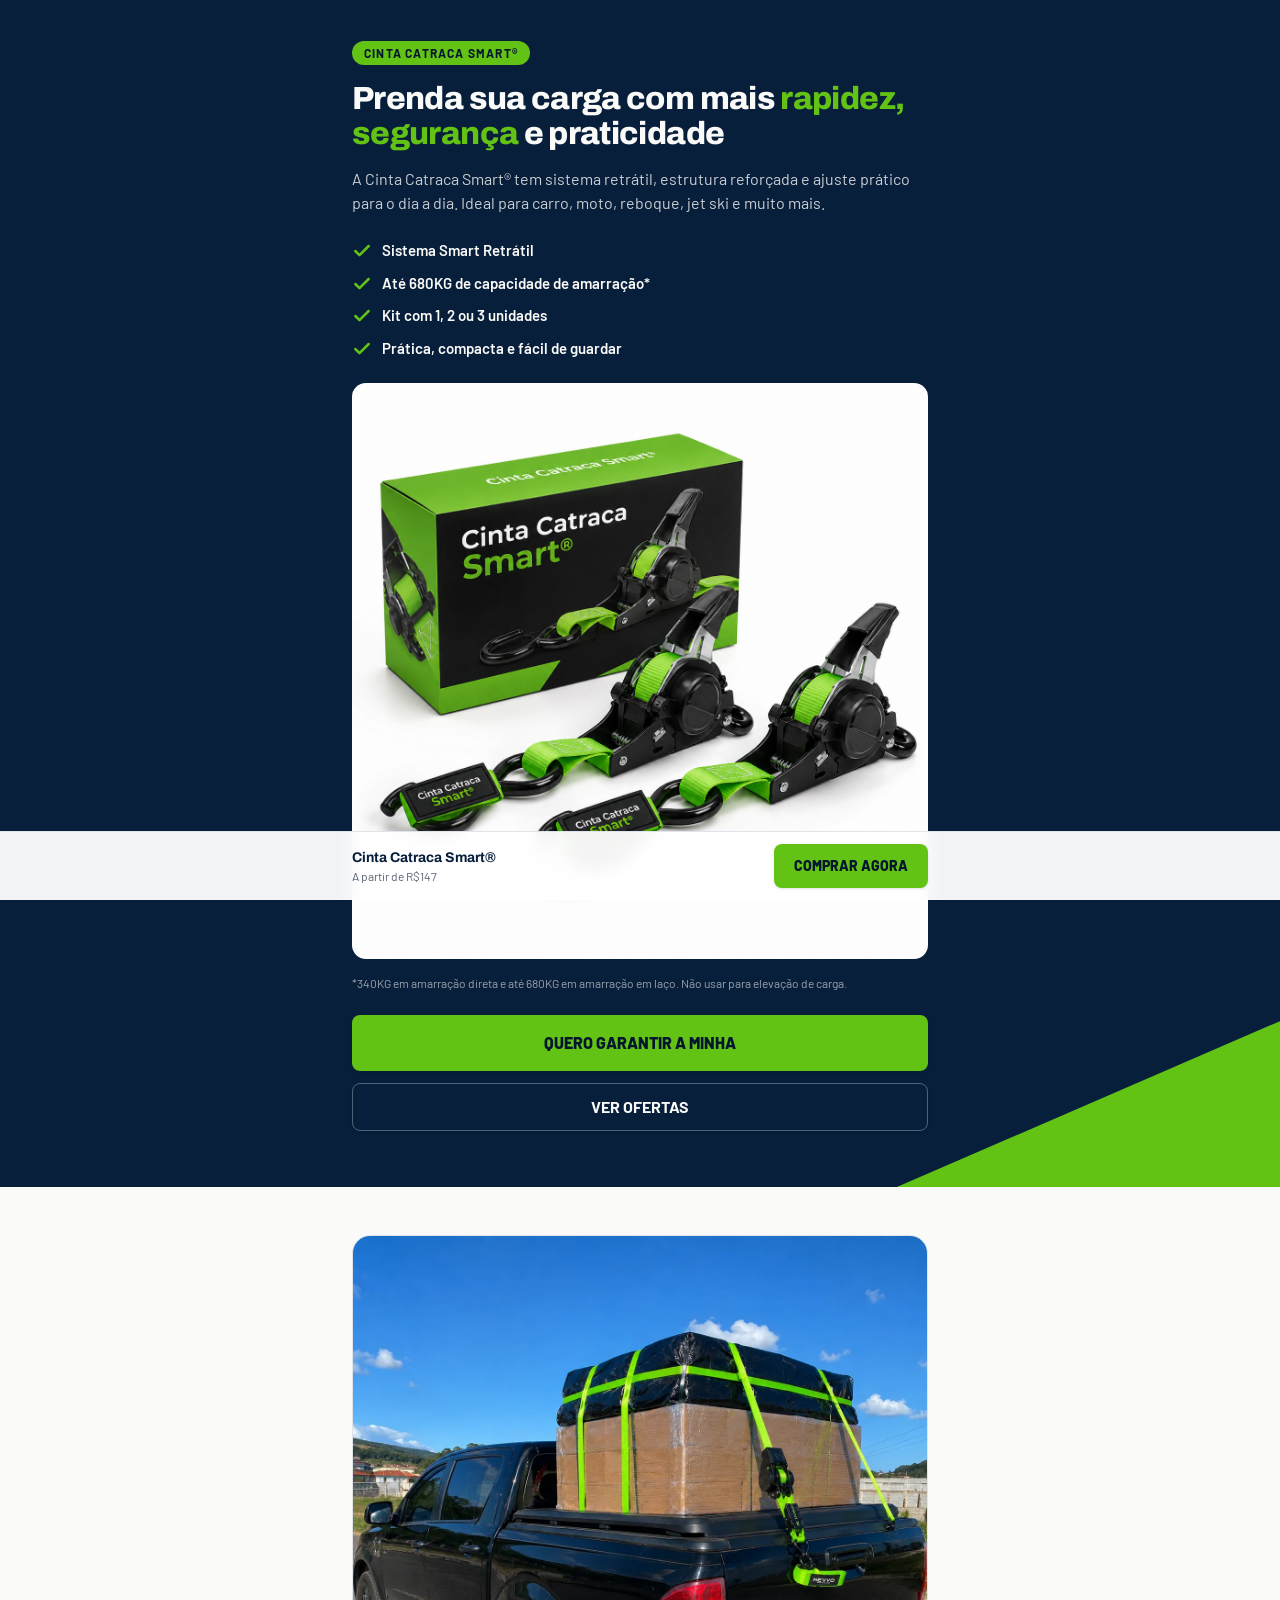
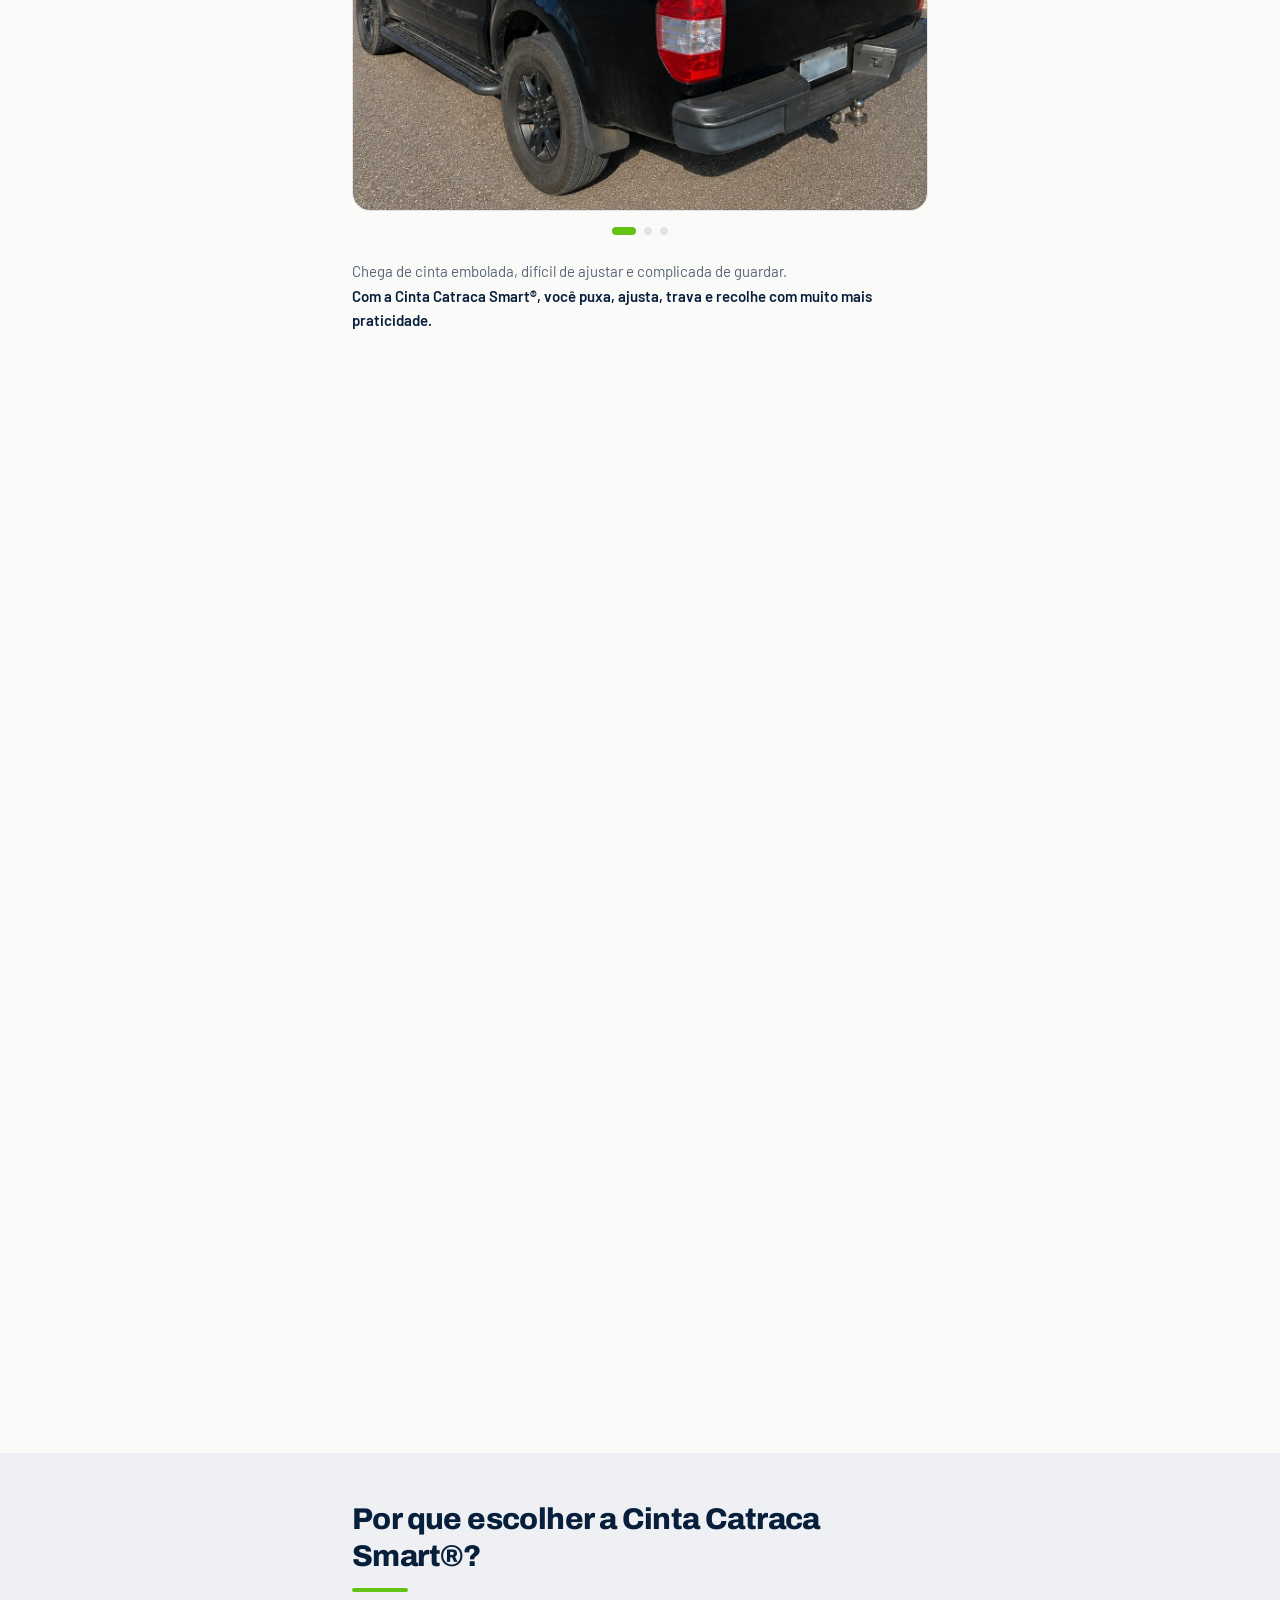
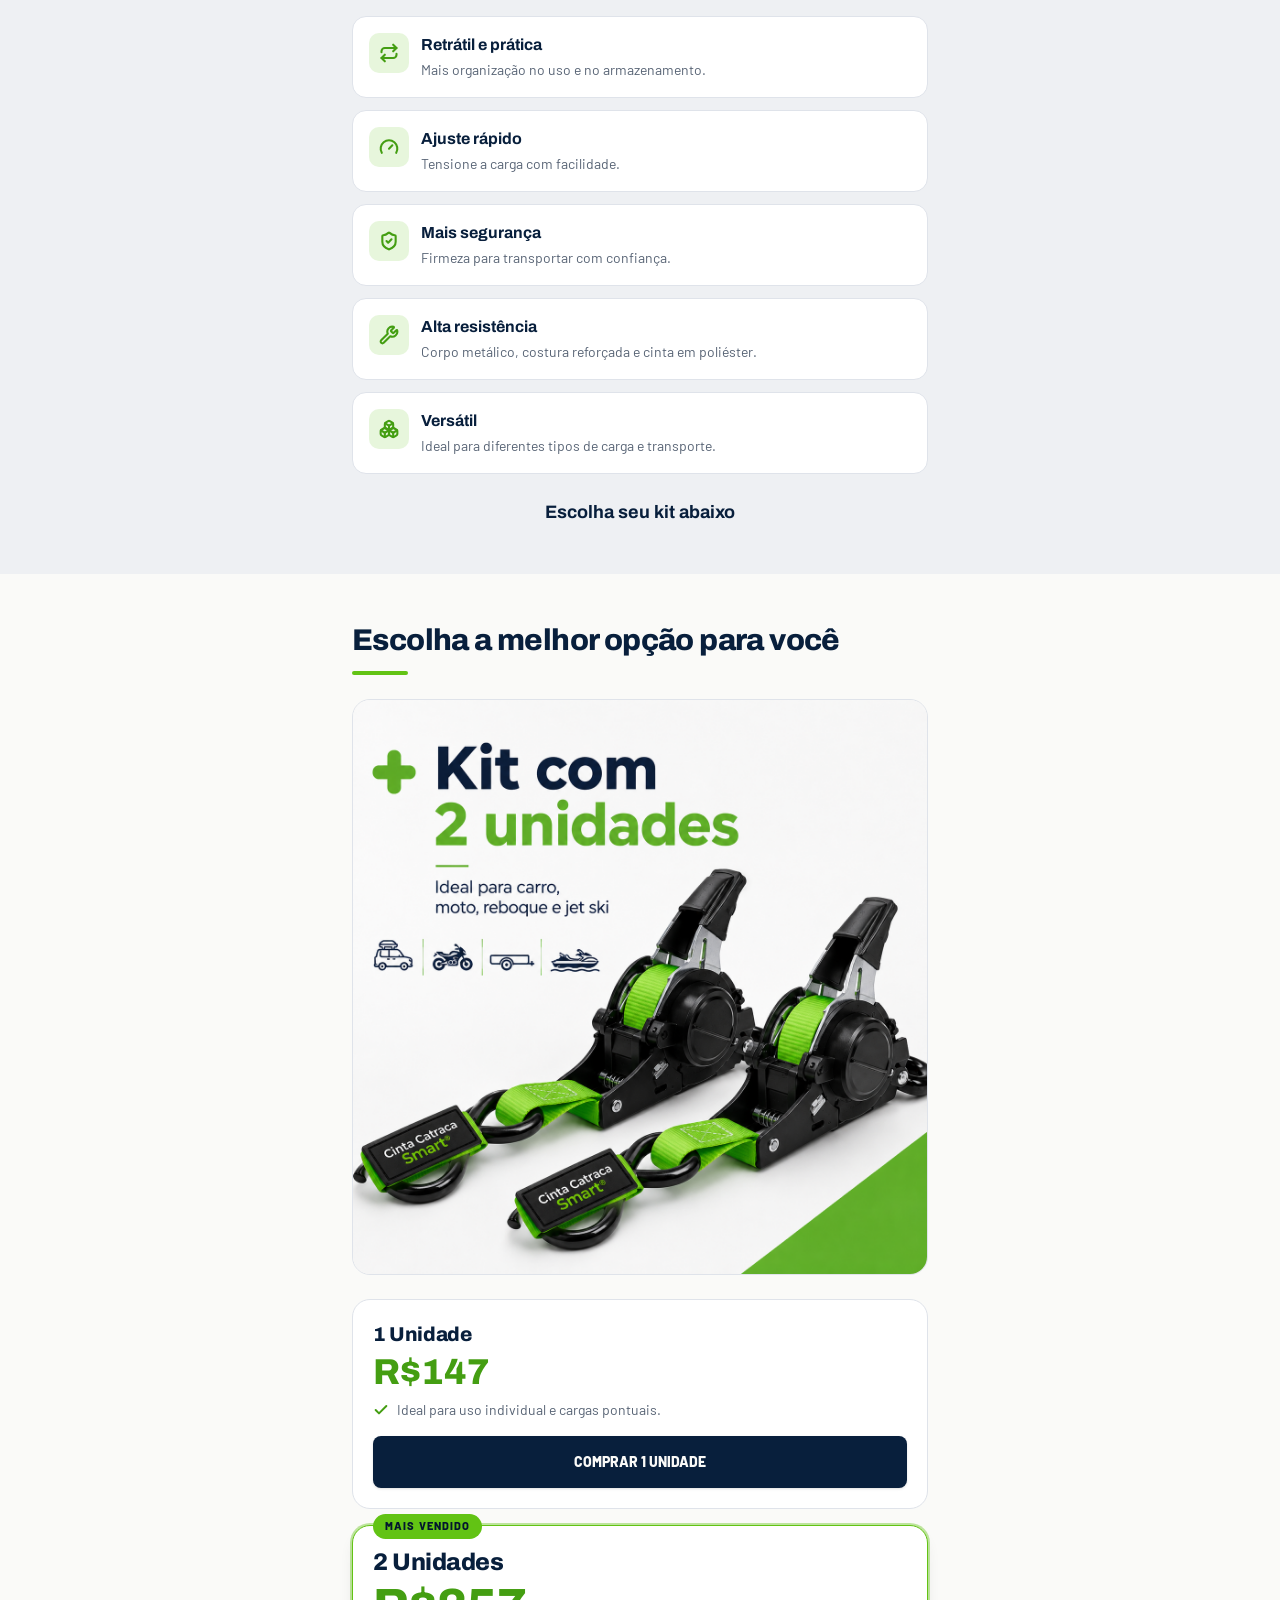
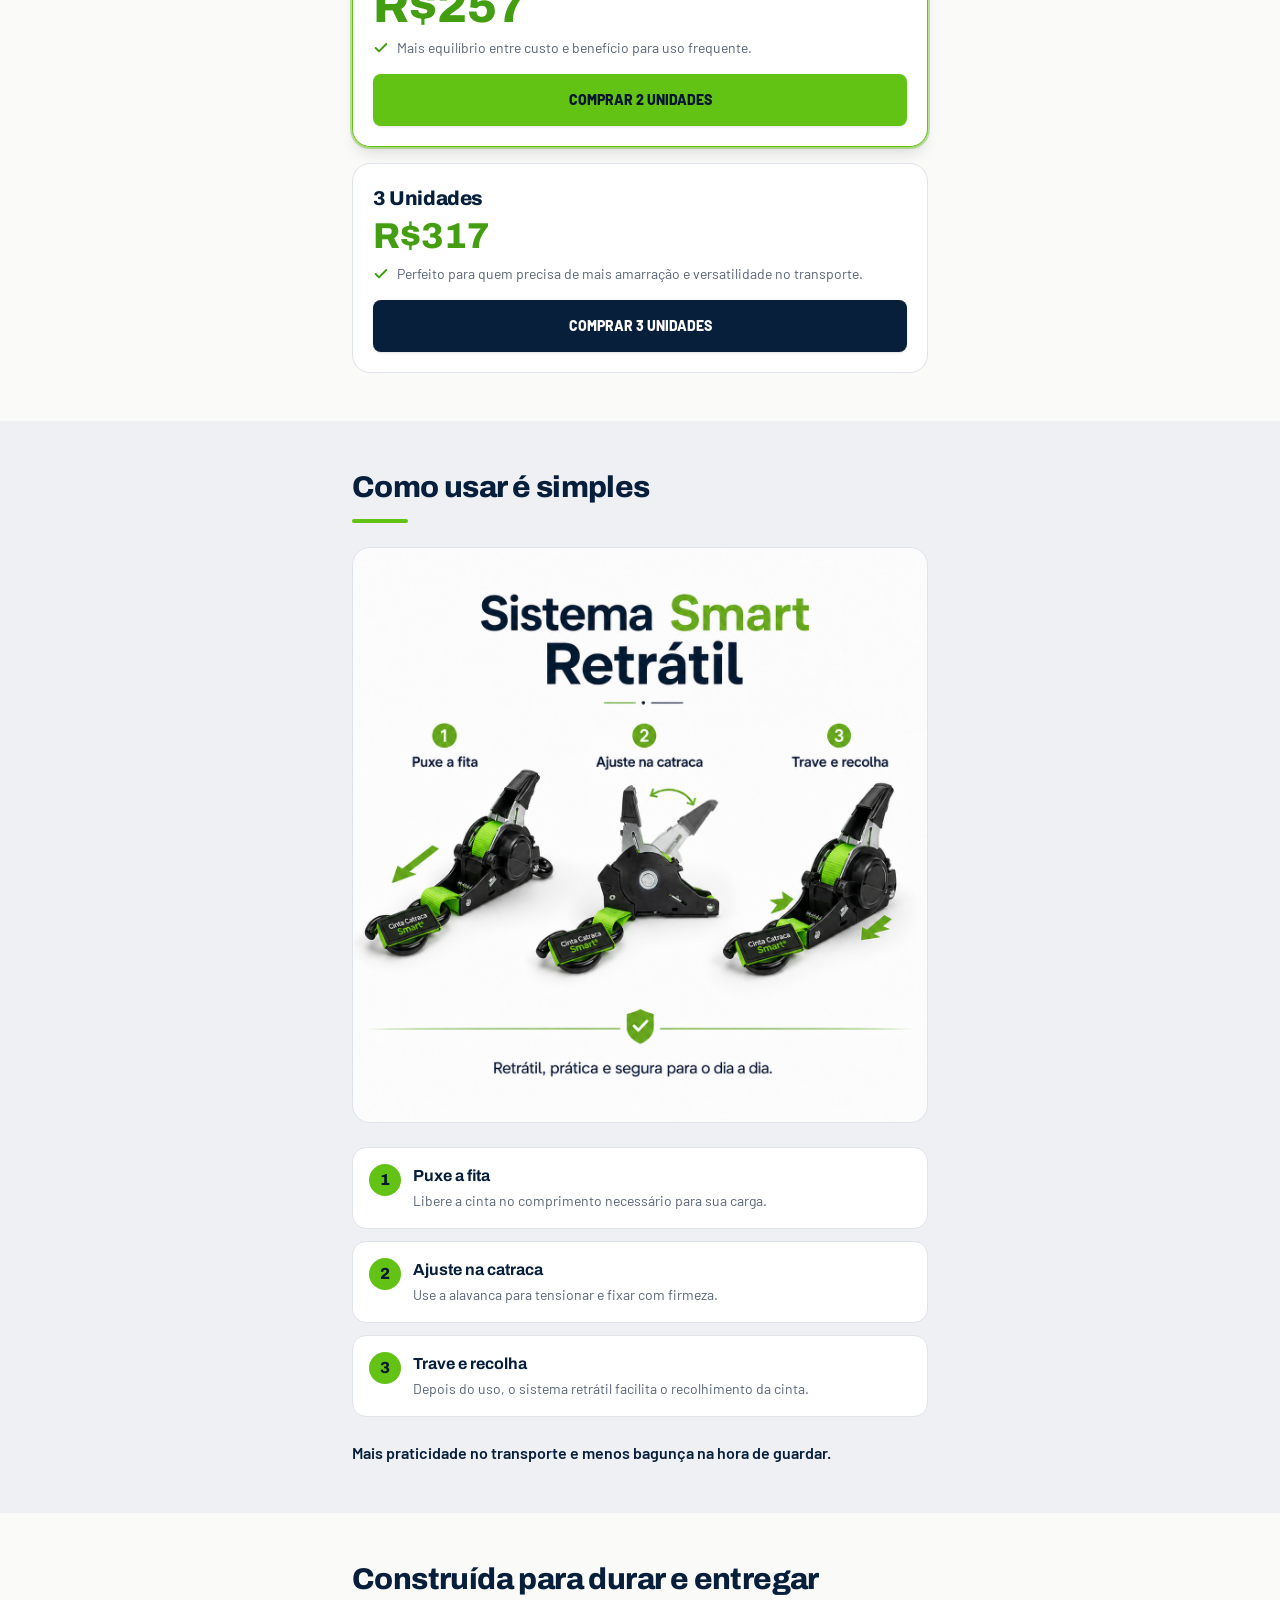
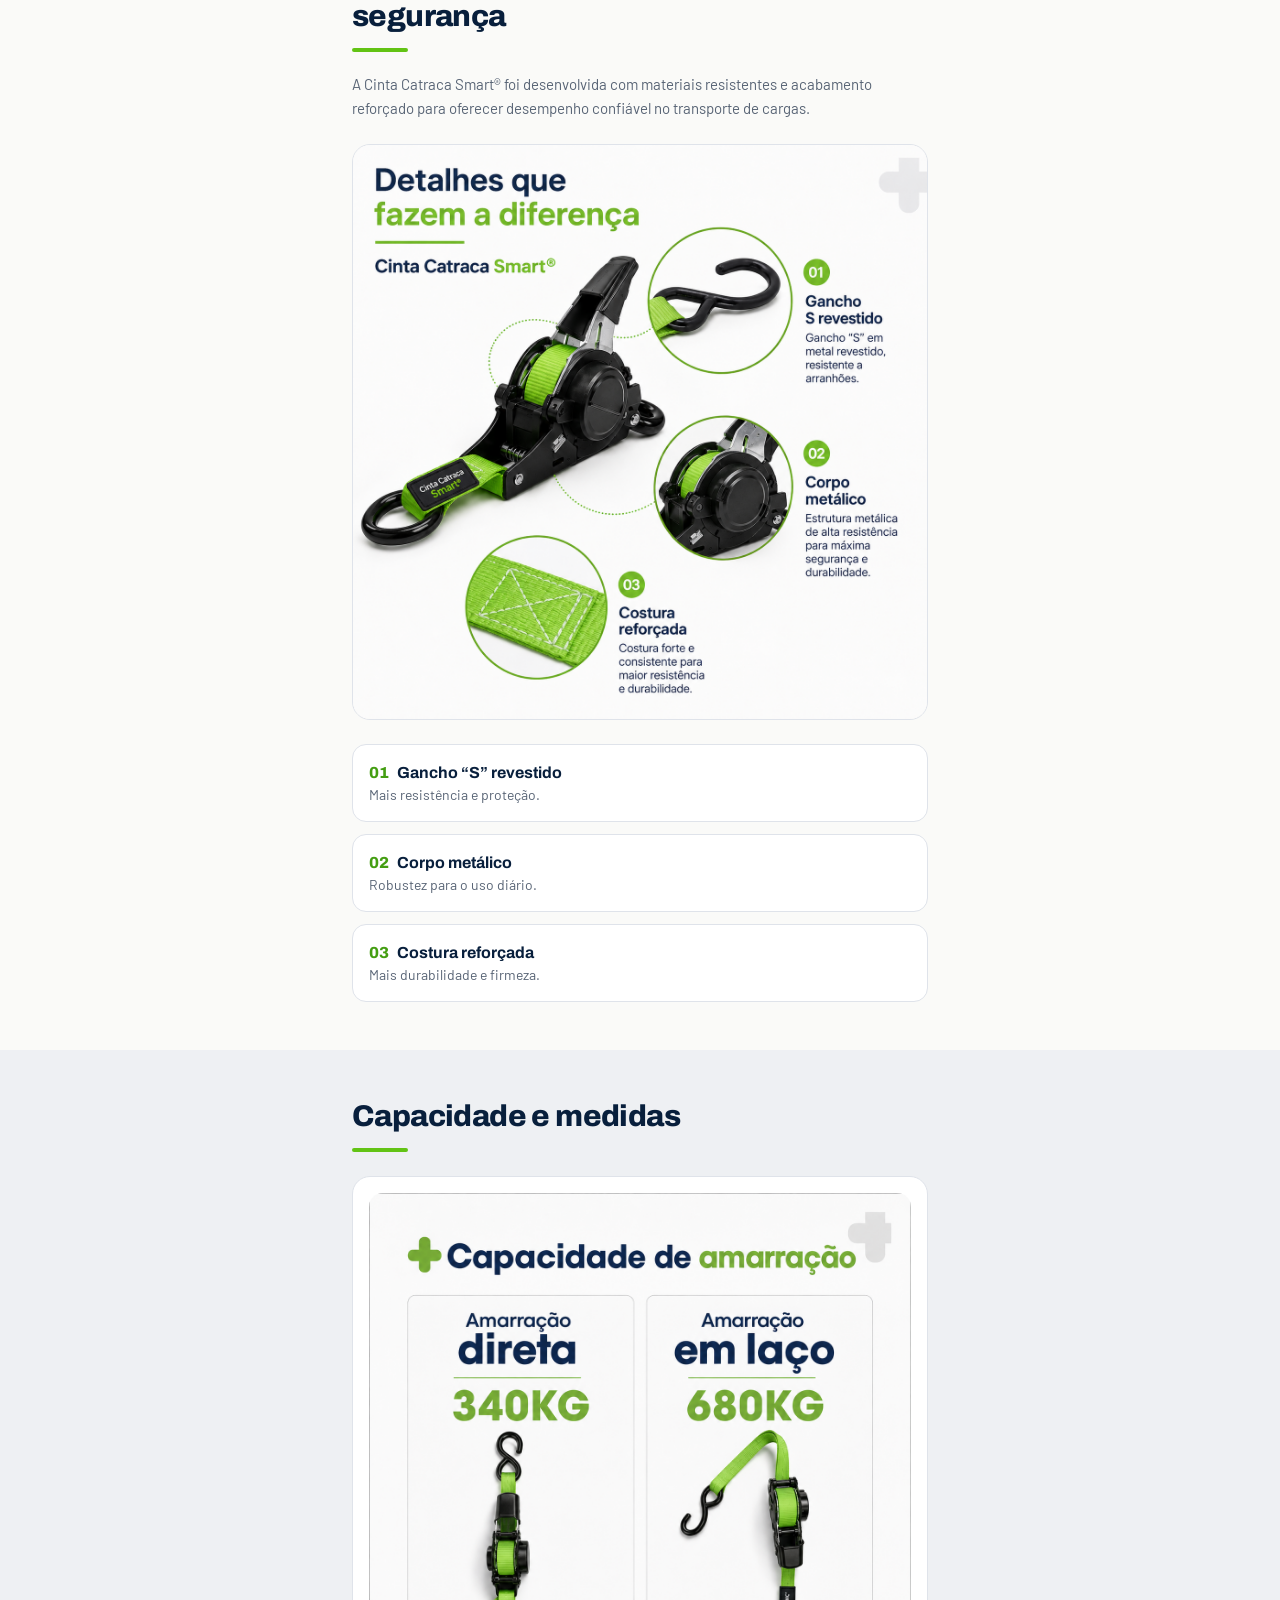
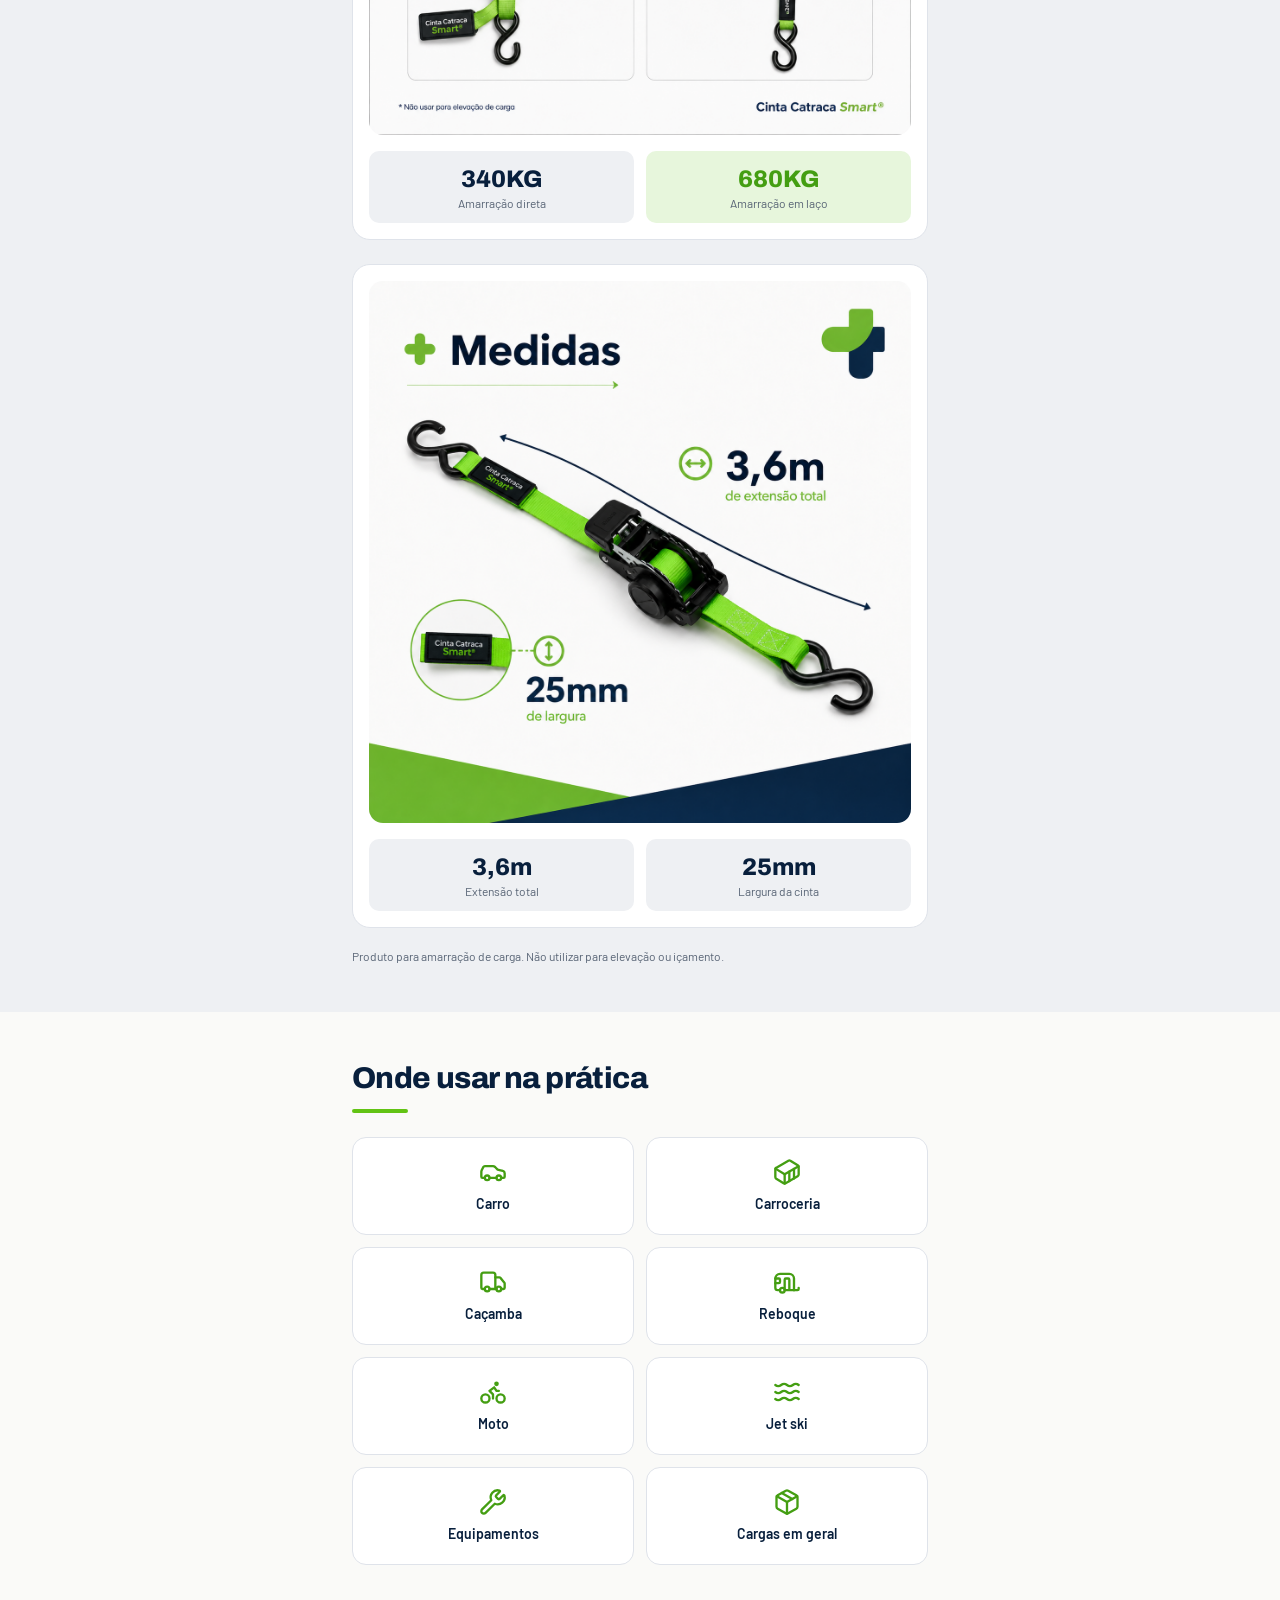
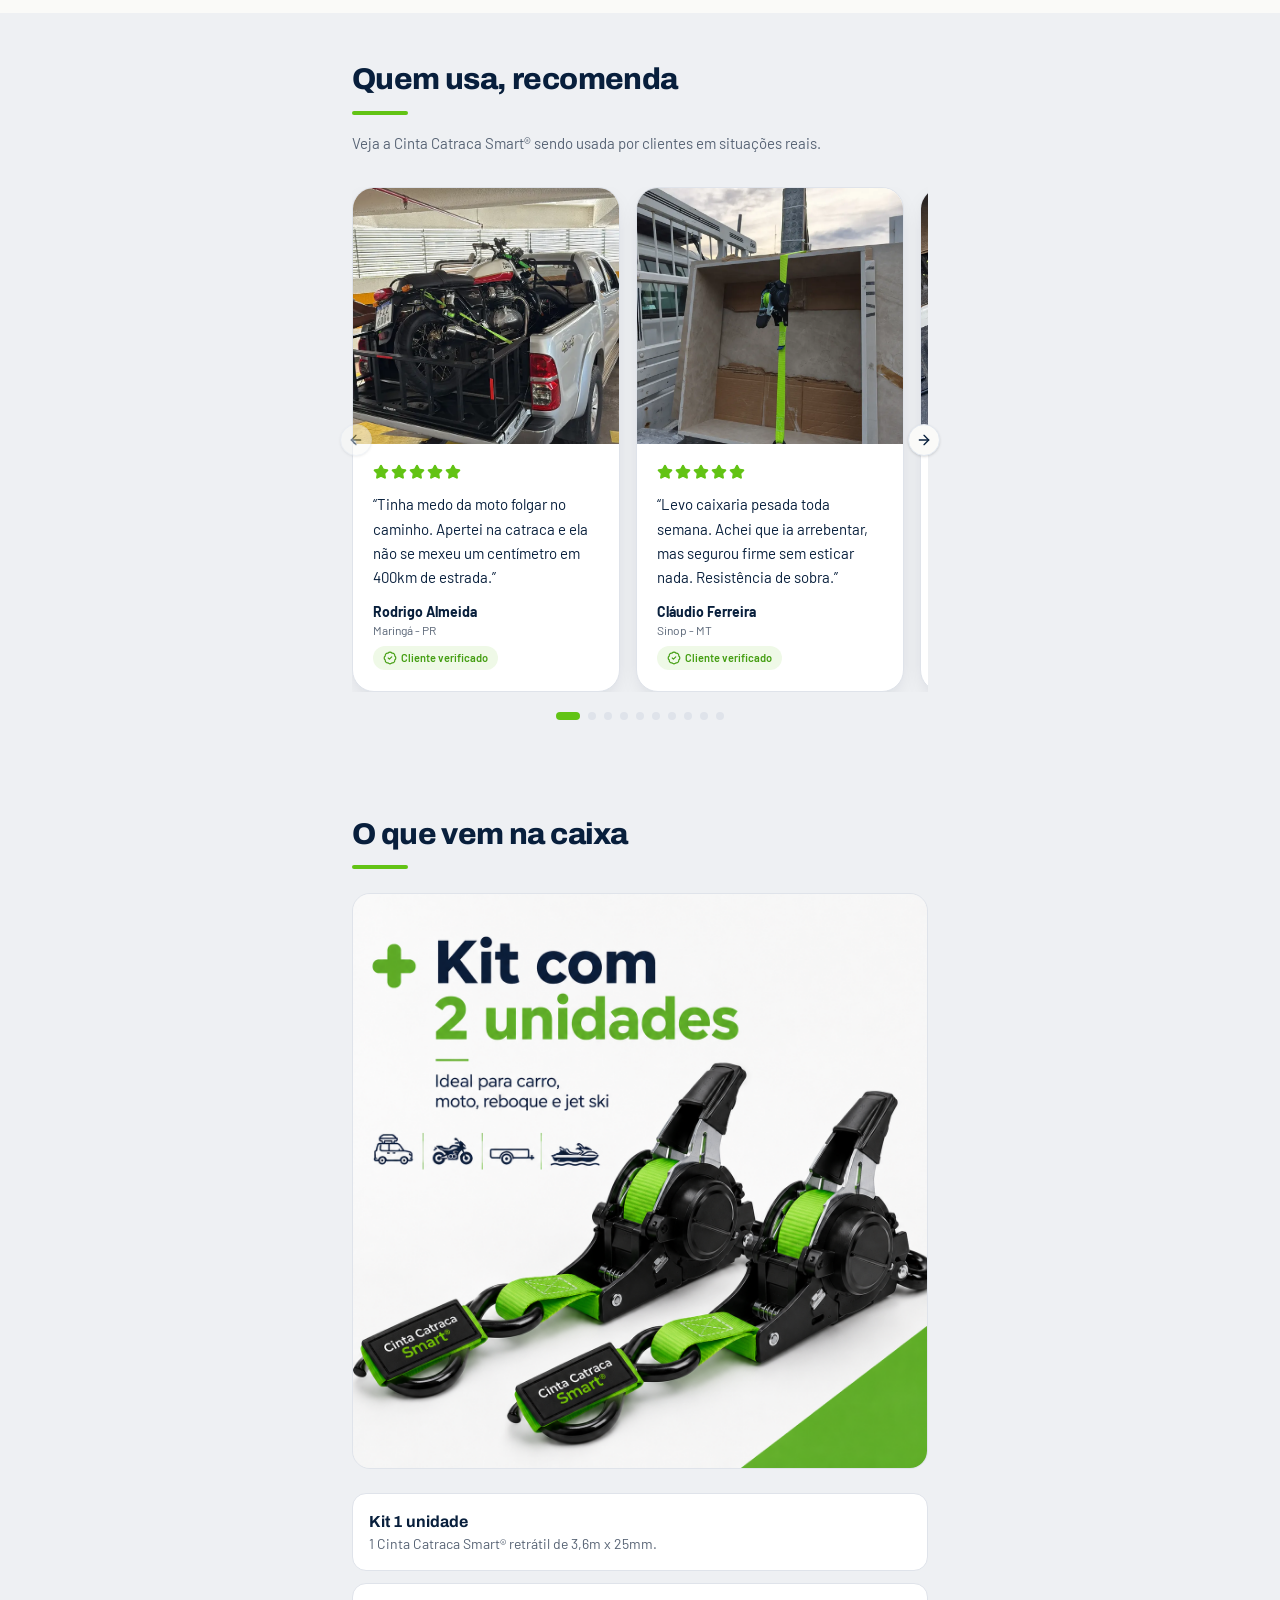
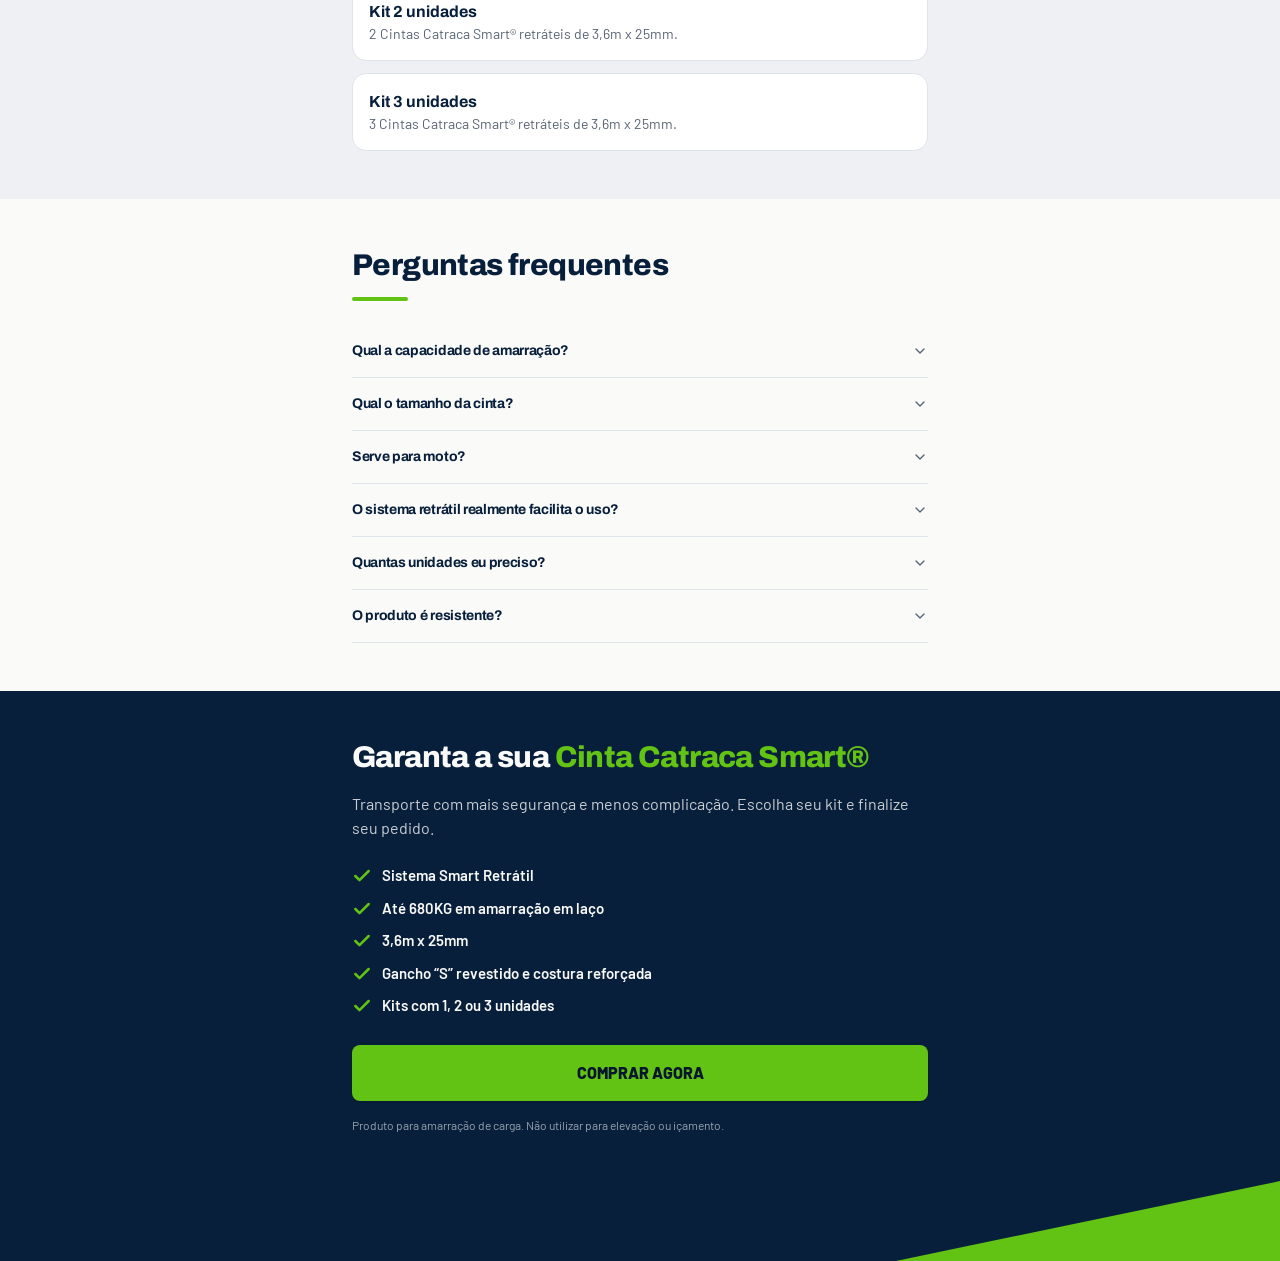
==== commit eac13dc3: "Reactivate carousels (arrows + dots) with vanilla JS scroll-snap, no React needed" ====
--- a/index.html
+++ b/index.html
@@ -4,4 +4,74 @@
 gtag('config', 'AW-18397269992');</script><script>!function(f,b,e,v,n,t,s){if(f.fbq)return;n=f.fbq=function(){n.callMethod?n.callMethod.apply(n,arguments):n.queue.push(arguments)};if(!f._fbq)f._fbq=n;n.push=n;n.loaded=!0;n.version='2.0';n.queue=[];t=b.createElement(e);t.async=!0;t.src=v;s=b.getElementsByTagName(e)[0];s.parentNode.insertBefore(t,s)}(window,document,'script','https://connect.facebook.net/en_US/fbevents.js');
 fbq('init', '1067535845961557');
 fbq('track', 'PageView');
-fbq('track', 'ViewContent');</script><script defer="" src="js/~flock.js" data-proxy-url="/~api/analytics"></script><meta name="twitter:title" content="Cinta Catraca Smart® — Retrátil, até 680KG de amarração"><meta name="twitter:description" content="Cinta catraca retrátil de 3,6m x 25mm com até 680KG de capacidade. Kits com 1, 2 ou 3 unidades a partir de R$147."><meta property="og:image" content="images/id-preview-16588893--506779a8-78b8-43e3-a6fc-765b3140e302.lovable.app-1787486452982.png"><meta name="twitter:image" content="images/id-preview-16588893--506779a8-78b8-43e3-a6fc-765b3140e302.lovable.app-1787486452982.png"></head><body><!--$--><main><header class="diagonal-accent bg-navy px-5 pt-10 pb-14 text-navy-foreground"><div class="relative z-10 mx-auto w-full max-w-xl"><p class="mb-4 inline-flex items-center rounded-full bg-brand px-3 py-1 text-xs font-bold tracking-widest text-primary-foreground uppercase">Cinta Catraca Smart®</p><h1 class="text-[2rem] leading-[1.1]">Prenda sua carga com mais <span class="text-brand">rapidez, segurança</span> e praticidade</h1><p class="mt-4 text-base text-navy-foreground/80">A Cinta Catraca Smart® tem sistema retrátil, estrutura reforçada e ajuste prático para o dia a dia. Ideal para carro, moto, reboque, jet ski e muito mais.</p><ul class="mt-6 space-y-2.5"><li class="flex items-start gap-2.5 text-[15px] font-semibold"><svg xmlns="http://www.w3.org/2000/svg" width="24" height="24" viewBox="0 0 24 24" fill="none" stroke="currentColor" stroke-width="3" stroke-linecap="round" stroke-linejoin="round" class="lucide lucide-check mt-0.5 size-5 shrink-0 text-brand" aria-hidden="true"><path d="M20 6 9 17l-5-5"></path></svg>Sistema Smart Retrátil</li><li class="flex items-start gap-2.5 text-[15px] font-semibold"><svg xmlns="http://www.w3.org/2000/svg" width="24" height="24" viewBox="0 0 24 24" fill="none" stroke="currentColor" stroke-width="3" stroke-linecap="round" stroke-linejoin="round" class="lucide lucide-check mt-0.5 size-5 shrink-0 text-brand" aria-hidden="true"><path d="M20 6 9 17l-5-5"></path></svg>Até 680KG de capacidade de amarração*</li><li class="flex items-start gap-2.5 text-[15px] font-semibold"><svg xmlns="http://www.w3.org/2000/svg" width="24" height="24" viewBox="0 0 24 24" fill="none" stroke="currentColor" stroke-width="3" stroke-linecap="round" stroke-linejoin="round" class="lucide lucide-check mt-0.5 size-5 shrink-0 text-brand" aria-hidden="true"><path d="M20 6 9 17l-5-5"></path></svg>Kit com 1, 2 ou 3 unidades</li><li class="flex items-start gap-2.5 text-[15px] font-semibold"><svg xmlns="http://www.w3.org/2000/svg" width="24" height="24" viewBox="0 0 24 24" fill="none" stroke="currentColor" stroke-width="3" stroke-linecap="round" stroke-linejoin="round" class="lucide lucide-check mt-0.5 size-5 shrink-0 text-brand" aria-hidden="true"><path d="M20 6 9 17l-5-5"></path></svg>Prática, compacta e fácil de guardar</li></ul><img src="images/01.png" alt="Kit Cinta Catraca Smart® com duas unidades e embalagem" class="mt-6 w-full rounded-xl bg-white" width="1240" height="1240"><p class="mt-4 text-xs text-navy-foreground/60">*340KG em amarração direta e até 680KG em amarração em laço. Não usar para elevação de carga.</p><div class="mt-6 space-y-3"><button class="inline-flex items-center justify-center gap-2 whitespace-nowrap cursor-pointer transition-colors focus-visible:outline-none focus-visible:ring-1 focus-visible:ring-ring disabled:pointer-events-none disabled:opacity-50 disabled:cursor-not-allowed [&amp;_svg]:pointer-events-none [&amp;_svg]:size-4 [&amp;_svg]:shrink-0 bg-primary text-primary-foreground shadow hover:bg-primary/90 rounded-md px-8 h-14 w-full text-base font-extrabold">QUERO GARANTIR A MINHA</button><button class="inline-flex items-center justify-center gap-2 whitespace-nowrap cursor-pointer transition-colors focus-visible:outline-none focus-visible:ring-1 focus-visible:ring-ring disabled:pointer-events-none disabled:opacity-50 disabled:cursor-not-allowed [&amp;_svg]:pointer-events-none [&amp;_svg]:size-4 [&amp;_svg]:shrink-0 border shadow-sm rounded-md px-8 h-12 w-full border-navy-foreground/30 bg-transparent text-base font-bold text-navy-foreground hover:bg-navy-foreground/10 hover:text-navy-foreground">VER OFERTAS</button></div></div></header><section class="px-5 py-12"><div class="mx-auto w-full max-w-xl"><div class="relative" role="region" aria-roledescription="carousel"><div class="overflow-hidden"><div class="flex -ml-4"><div role="group" aria-roledescription="slide" class="min-w-0 shrink-0 grow-0 basis-full pl-4"><img src="images/03.webp" alt="Carga amarrada na caçamba de uma picape" loading="lazy" class="aspect-square w-full rounded-2xl border border-border bg-white object-cover"></div><div role="group" aria-roledescription="slide" class="min-w-0 shrink-0 grow-0 basis-full pl-4"><img src="images/02.webp" alt="Moto presa em reboque com Cinta Catraca Smart®" loading="lazy" class="aspect-square w-full rounded-2xl border border-border bg-white object-cover"></div><div role="group" aria-roledescription="slide" class="min-w-0 shrink-0 grow-0 basis-full pl-4"><img src="images/04.webp" alt="Carga volumosa de metalons amarrada em carroceria" loading="lazy" class="aspect-square w-full rounded-2xl border border-border bg-white object-cover"></div></div></div></div><div class="mt-4 flex justify-center gap-2"><button type="button" aria-label="Ir para imagem 1" class="h-2 w-6 rounded-full bg-brand transition-all"></button><button type="button" aria-label="Ir para imagem 2" class="h-2 w-2 rounded-full bg-border transition-all"></button><button type="button" aria-label="Ir para imagem 3" class="h-2 w-2 rounded-full bg-border transition-all"></button></div><p class="mt-6 text-[15px] leading-relaxed text-muted-foreground">Chega de cinta embolada, difícil de ajustar e complicada de guardar.<br><span class="font-semibold text-foreground">Com a Cinta Catraca Smart®, você puxa, ajusta, trava e recolhe com muito mais praticidade.</span></p></div></section><section class="px-5 py-6"><div class="mx-auto w-full max-w-xl"><div class="relative w-full overflow-hidden rounded-2xl" style="padding-top:177.77777777777777%"><iframe id="panda-8efe4aa0-be4e-4e33-8f63-69922fc4deb1" src="https://player-vz-81fe43b2-f52.tv.pandavideo.com.br/embed/?v=8efe4aa0-be4e-4e33-8f63-69922fc4deb1" style="border:none;position:absolute;top:0;left:0" allow="accelerometer;gyroscope;autoplay;encrypted-media;picture-in-picture" allowfullscreen="" width="100%" height="100%" title="Vídeo da Cinta Catraca Automática"></iframe></div></div></section><section class="px-5 py-12 bg-muted"><div class="mx-auto w-full max-w-xl"><h2 class="text-3xl leading-tight">Por que escolher a Cinta Catraca Smart®?<span class="mt-3 block h-1 w-14 rounded-full bg-brand"></span></h2><ul class="mt-6 space-y-3"><li class="flex items-start gap-3 rounded-xl border border-border bg-card p-4"><span class="flex size-10 shrink-0 items-center justify-center rounded-lg bg-brand/15"><svg xmlns="http://www.w3.org/2000/svg" width="24" height="24" viewBox="0 0 24 24" fill="none" stroke="currentColor" stroke-width="2.5" stroke-linecap="round" stroke-linejoin="round" class="lucide lucide-repeat size-5 text-brand-deep" aria-hidden="true"><path d="m17 2 4 4-4 4"></path><path d="M3 11v-1a4 4 0 0 1 4-4h14"></path><path d="m7 22-4-4 4-4"></path><path d="M21 13v1a4 4 0 0 1-4 4H3"></path></svg></span><span><span class="block font-display font-bold text-navy">Retrátil e prática</span><span class="text-sm text-muted-foreground">Mais organização no uso e no armazenamento.</span></span></li><li class="flex items-start gap-3 rounded-xl border border-border bg-card p-4"><span class="flex size-10 shrink-0 items-center justify-center rounded-lg bg-brand/15"><svg xmlns="http://www.w3.org/2000/svg" width="24" height="24" viewBox="0 0 24 24" fill="none" stroke="currentColor" stroke-width="2.5" stroke-linecap="round" stroke-linejoin="round" class="lucide lucide-gauge size-5 text-brand-deep" aria-hidden="true"><path d="m12 14 4-4"></path><path d="M3.34 19a10 10 0 1 1 17.32 0"></path></svg></span><span><span class="block font-display font-bold text-navy">Ajuste rápido</span><span class="text-sm text-muted-foreground">Tensione a carga com facilidade.</span></span></li><li class="flex items-start gap-3 rounded-xl border border-border bg-card p-4"><span class="flex size-10 shrink-0 items-center justify-center rounded-lg bg-brand/15"><svg xmlns="http://www.w3.org/2000/svg" width="24" height="24" viewBox="0 0 24 24" fill="none" stroke="currentColor" stroke-width="2.5" stroke-linecap="round" stroke-linejoin="round" class="lucide lucide-shield-check size-5 text-brand-deep" aria-hidden="true"><path d="M20 13c0 5-3.5 7.5-7.66 8.95a1 1 0 0 1-.67-.01C7.5 20.5 4 18 4 13V6a1 1 0 0 1 1-1c2 0 4.5-1.2 6.24-2.72a1.17 1.17 0 0 1 1.52 0C14.51 3.81 17 5 19 5a1 1 0 0 1 1 1z"></path><path d="m9 12 2 2 4-4"></path></svg></span><span><span class="block font-display font-bold text-navy">Mais segurança</span><span class="text-sm text-muted-foreground">Firmeza para transportar com confiança.</span></span></li><li class="flex items-start gap-3 rounded-xl border border-border bg-card p-4"><span class="flex size-10 shrink-0 items-center justify-center rounded-lg bg-brand/15"><svg xmlns="http://www.w3.org/2000/svg" width="24" height="24" viewBox="0 0 24 24" fill="none" stroke="currentColor" stroke-width="2.5" stroke-linecap="round" stroke-linejoin="round" class="lucide lucide-wrench size-5 text-brand-deep" aria-hidden="true"><path d="M14.7 6.3a1 1 0 0 0 0 1.4l1.6 1.6a1 1 0 0 0 1.4 0l3.106-3.105c.32-.322.863-.22.983.218a6 6 0 0 1-8.259 7.057l-7.91 7.91a1 1 0 0 1-2.999-3l7.91-7.91a6 6 0 0 1 7.057-8.259c.438.12.54.662.219.984z"></path></svg></span><span><span class="block font-display font-bold text-navy">Alta resistência</span><span class="text-sm text-muted-foreground">Corpo metálico, costura reforçada e cinta em poliéster.</span></span></li><li class="flex items-start gap-3 rounded-xl border border-border bg-card p-4"><span class="flex size-10 shrink-0 items-center justify-center rounded-lg bg-brand/15"><svg xmlns="http://www.w3.org/2000/svg" width="24" height="24" viewBox="0 0 24 24" fill="none" stroke="currentColor" stroke-width="2.5" stroke-linecap="round" stroke-linejoin="round" class="lucide lucide-boxes size-5 text-brand-deep" aria-hidden="true"><path d="M2.97 12.92A2 2 0 0 0 2 14.63v3.24a2 2 0 0 0 .97 1.71l3 1.8a2 2 0 0 0 2.06 0L12 19v-5.5l-5-3-4.03 2.42Z"></path><path d="m7 16.5-4.74-2.85"></path><path d="m7 16.5 5-3"></path><path d="M7 16.5v5.17"></path><path d="M12 13.5V19l3.97 2.38a2 2 0 0 0 2.06 0l3-1.8a2 2 0 0 0 .97-1.71v-3.24a2 2 0 0 0-.97-1.71L17 10.5l-5 3Z"></path><path d="m17 16.5-5-3"></path><path d="m17 16.5 4.74-2.85"></path><path d="M17 16.5v5.17"></path><path d="M7.97 4.42A2 2 0 0 0 7 6.13v4.37l5 3 5-3V6.13a2 2 0 0 0-.97-1.71l-3-1.8a2 2 0 0 0-2.06 0l-3 1.8Z"></path><path d="M12 8 7.26 5.15"></path><path d="m12 8 4.74-2.85"></path><path d="M12 13.5V8"></path></svg></span><span><span class="block font-display font-bold text-navy">Versátil</span><span class="text-sm text-muted-foreground">Ideal para diferentes tipos de carga e transporte.</span></span></li></ul><p class="mt-6 text-center font-display text-lg font-bold text-navy">Escolha seu kit abaixo</p></div></section><section id="ofertas" class="px-5 py-12"><div class="mx-auto w-full max-w-xl"><h2 class="text-3xl leading-tight">Escolha a melhor opção para você<span class="mt-3 block h-1 w-14 rounded-full bg-brand"></span></h2><img src="images/09.png" alt="Kit com 2 unidades da Cinta Catraca Smart®" loading="lazy" class="mt-6 w-full rounded-2xl border border-border bg-white"><div class="mt-6 space-y-4"><article class="relative rounded-2xl border bg-card p-5 border-border"><h3 class="font-display text-navy text-xl">1 Unidade</h3><p class="mt-1 font-display font-extrabold text-brand-deep text-4xl">R$147</p><p class="mt-2 flex items-start gap-2 text-sm text-muted-foreground"><svg xmlns="http://www.w3.org/2000/svg" width="24" height="24" viewBox="0 0 24 24" fill="none" stroke="currentColor" stroke-width="3" stroke-linecap="round" stroke-linejoin="round" class="lucide lucide-check mt-0.5 size-4 shrink-0 text-brand-deep" aria-hidden="true"><path d="M20 6 9 17l-5-5"></path></svg>Ideal para uso individual e cargas pontuais.</p><a href="https://cinta-catraca.mycartpanda.com/checkout/212184284:1" class="inline-flex items-center justify-center gap-2 whitespace-nowrap cursor-pointer transition-colors focus-visible:outline-none focus-visible:ring-1 focus-visible:ring-ring disabled:pointer-events-none disabled:opacity-50 disabled:cursor-not-allowed [&amp;_svg]:pointer-events-none [&amp;_svg]:size-4 [&amp;_svg]:shrink-0 bg-secondary text-secondary-foreground shadow-sm hover:bg-secondary/80 rounded-md px-8 mt-4 h-13 w-full text-sm font-extrabold">COMPRAR 1 UNIDADE</a></article><article class="relative rounded-2xl border bg-card p-5 border-brand shadow-lg ring-2 ring-brand/40"><span class="absolute -top-3 left-5 rounded-full bg-brand px-3 py-1 text-[11px] font-extrabold tracking-widest text-primary-foreground uppercase">Mais vendido</span><h3 class="font-display text-navy text-2xl">2 Unidades</h3><p class="mt-1 font-display font-extrabold text-brand-deep text-5xl">R$257</p><p class="mt-2 flex items-start gap-2 text-sm text-muted-foreground"><svg xmlns="http://www.w3.org/2000/svg" width="24" height="24" viewBox="0 0 24 24" fill="none" stroke="currentColor" stroke-width="3" stroke-linecap="round" stroke-linejoin="round" class="lucide lucide-check mt-0.5 size-4 shrink-0 text-brand-deep" aria-hidden="true"><path d="M20 6 9 17l-5-5"></path></svg>Mais equilíbrio entre custo e benefício para uso frequente.</p><a href="https://cinta-catraca.mycartpanda.com/checkout/212184285:1" class="inline-flex items-center justify-center gap-2 whitespace-nowrap cursor-pointer transition-colors focus-visible:outline-none focus-visible:ring-1 focus-visible:ring-ring disabled:pointer-events-none disabled:opacity-50 disabled:cursor-not-allowed [&amp;_svg]:pointer-events-none [&amp;_svg]:size-4 [&amp;_svg]:shrink-0 bg-primary text-primary-foreground shadow hover:bg-primary/90 rounded-md px-8 mt-4 h-13 w-full text-sm font-extrabold">COMPRAR 2 UNIDADES</a></article><article class="relative rounded-2xl border bg-card p-5 border-border"><h3 class="font-display text-navy text-xl">3 Unidades</h3><p class="mt-1 font-display font-extrabold text-brand-deep text-4xl">R$317</p><p class="mt-2 flex items-start gap-2 text-sm text-muted-foreground"><svg xmlns="http://www.w3.org/2000/svg" width="24" height="24" viewBox="0 0 24 24" fill="none" stroke="currentColor" stroke-width="3" stroke-linecap="round" stroke-linejoin="round" class="lucide lucide-check mt-0.5 size-4 shrink-0 text-brand-deep" aria-hidden="true"><path d="M20 6 9 17l-5-5"></path></svg>Perfeito para quem precisa de mais amarração e versatilidade no transporte.</p><a href="https://cinta-catraca.mycartpanda.com/checkout/212184286:1" class="inline-flex items-center justify-center gap-2 whitespace-nowrap cursor-pointer transition-colors focus-visible:outline-none focus-visible:ring-1 focus-visible:ring-ring disabled:pointer-events-none disabled:opacity-50 disabled:cursor-not-allowed [&amp;_svg]:pointer-events-none [&amp;_svg]:size-4 [&amp;_svg]:shrink-0 bg-secondary text-secondary-foreground shadow-sm hover:bg-secondary/80 rounded-md px-8 mt-4 h-13 w-full text-sm font-extrabold">COMPRAR 3 UNIDADES</a></article></div></div></section><section class="px-5 py-12 bg-muted"><div class="mx-auto w-full max-w-xl"><h2 class="text-3xl leading-tight">Como usar é simples<span class="mt-3 block h-1 w-14 rounded-full bg-brand"></span></h2><img src="images/05.png" alt="Sistema Smart Retrátil em três passos: puxe a fita, ajuste na catraca, trave e recolha" loading="lazy" class="mt-6 w-full rounded-2xl border border-border bg-white"><ol class="mt-6 space-y-3"><li class="flex gap-3 rounded-xl border border-border bg-card p-4"><span class="flex size-8 shrink-0 items-center justify-center rounded-full bg-brand font-display font-extrabold text-primary-foreground">1</span><span><span class="block font-display font-bold text-navy">Puxe a fita</span><span class="text-sm text-muted-foreground">Libere a cinta no comprimento necessário para sua carga.</span></span></li><li class="flex gap-3 rounded-xl border border-border bg-card p-4"><span class="flex size-8 shrink-0 items-center justify-center rounded-full bg-brand font-display font-extrabold text-primary-foreground">2</span><span><span class="block font-display font-bold text-navy">Ajuste na catraca</span><span class="text-sm text-muted-foreground">Use a alavanca para tensionar e fixar com firmeza.</span></span></li><li class="flex gap-3 rounded-xl border border-border bg-card p-4"><span class="flex size-8 shrink-0 items-center justify-center rounded-full bg-brand font-display font-extrabold text-primary-foreground">3</span><span><span class="block font-display font-bold text-navy">Trave e recolha</span><span class="text-sm text-muted-foreground">Depois do uso, o sistema retrátil facilita o recolhimento da cinta.</span></span></li></ol><p class="mt-6 font-semibold text-navy">Mais praticidade no transporte e menos bagunça na hora de guardar.</p></div></section><section class="px-5 py-12"><div class="mx-auto w-full max-w-xl"><h2 class="text-3xl leading-tight">Construída para durar e entregar segurança<span class="mt-3 block h-1 w-14 rounded-full bg-brand"></span></h2><p class="mt-5 text-[15px] leading-relaxed text-muted-foreground">A Cinta Catraca Smart® foi desenvolvida com materiais resistentes e acabamento reforçado para oferecer desempenho confiável no transporte de cargas.</p><img src="images/06.png" alt="Detalhes da Cinta Catraca Smart®: gancho S revestido, corpo metálico e costura reforçada" loading="lazy" class="mt-6 w-full rounded-2xl border border-border bg-white"><dl class="mt-6 space-y-3"><div class="rounded-xl border border-border bg-card p-4"><dt class="font-display font-bold text-navy"><span class="mr-2 font-extrabold text-brand-deep">01</span>Gancho “S” revestido</dt><dd class="text-sm text-muted-foreground">Mais resistência e proteção.</dd></div><div class="rounded-xl border border-border bg-card p-4"><dt class="font-display font-bold text-navy"><span class="mr-2 font-extrabold text-brand-deep">02</span>Corpo metálico</dt><dd class="text-sm text-muted-foreground">Robustez para o uso diário.</dd></div><div class="rounded-xl border border-border bg-card p-4"><dt class="font-display font-bold text-navy"><span class="mr-2 font-extrabold text-brand-deep">03</span>Costura reforçada</dt><dd class="text-sm text-muted-foreground">Mais durabilidade e firmeza.</dd></div></dl></div></section><section class="px-5 py-12 bg-muted"><div class="mx-auto w-full max-w-xl"><h2 class="text-3xl leading-tight">Capacidade e medidas<span class="mt-3 block h-1 w-14 rounded-full bg-brand"></span></h2><div class="mt-6 space-y-6"><div class="rounded-2xl border border-border bg-card p-4"><img src="images/07.png" alt="Capacidade de amarração: 340KG em amarração direta e 680KG em amarração em laço" loading="lazy" class="w-full rounded-xl bg-white"><div class="mt-4 grid grid-cols-2 gap-3 text-center"><div class="rounded-lg bg-muted p-3"><p class="font-display text-2xl font-extrabold text-navy">340KG</p><p class="text-xs text-muted-foreground">Amarração direta</p></div><div class="rounded-lg bg-brand/15 p-3"><p class="font-display text-2xl font-extrabold text-brand-deep">680KG</p><p class="text-xs text-muted-foreground">Amarração em laço</p></div></div></div><div class="rounded-2xl border border-border bg-card p-4"><img src="images/08.png" alt="Medidas da cinta: 3,6 metros de extensão total e 25mm de largura" loading="lazy" class="w-full rounded-xl bg-white"><div class="mt-4 grid grid-cols-2 gap-3 text-center"><div class="rounded-lg bg-muted p-3"><p class="font-display text-2xl font-extrabold text-navy">3,6m</p><p class="text-xs text-muted-foreground">Extensão total</p></div><div class="rounded-lg bg-muted p-3"><p class="font-display text-2xl font-extrabold text-navy">25mm</p><p class="text-xs text-muted-foreground">Largura da cinta</p></div></div></div></div><p class="mt-5 text-xs text-muted-foreground">Produto para amarração de carga. Não utilizar para elevação ou içamento.</p></div></section><section class="px-5 py-12"><div class="mx-auto w-full max-w-xl"><h2 class="text-3xl leading-tight">Onde usar na prática<span class="mt-3 block h-1 w-14 rounded-full bg-brand"></span></h2><ul class="mt-6 grid grid-cols-2 gap-3"><li class="flex flex-col items-center gap-2 rounded-xl border border-border bg-card px-3 py-5 text-center"><svg xmlns="http://www.w3.org/2000/svg" width="24" height="24" viewBox="0 0 24 24" fill="none" stroke="currentColor" stroke-width="2" stroke-linecap="round" stroke-linejoin="round" class="lucide lucide-car size-7 text-brand-deep" aria-hidden="true"><path d="M19 17h2c.6 0 1-.4 1-1v-3c0-.9-.7-1.7-1.5-1.9C18.7 10.6 16 10 16 10s-1.3-1.4-2.2-2.3c-.5-.4-1.1-.7-1.8-.7H5c-.6 0-1.1.4-1.4.9l-1.4 2.9A3.7 3.7 0 0 0 2 12v4c0 .6.4 1 1 1h2"></path><circle cx="7" cy="17" r="2"></circle><path d="M9 17h6"></path><circle cx="17" cy="17" r="2"></circle></svg><span class="text-sm font-semibold text-navy">Carro</span></li><li class="flex flex-col items-center gap-2 rounded-xl border border-border bg-card px-3 py-5 text-center"><svg xmlns="http://www.w3.org/2000/svg" width="24" height="24" viewBox="0 0 24 24" fill="none" stroke="currentColor" stroke-width="2" stroke-linecap="round" stroke-linejoin="round" class="lucide lucide-container size-7 text-brand-deep" aria-hidden="true"><path d="M22 7.7c0-.6-.4-1.2-.8-1.5l-6.3-3.9a1.72 1.72 0 0 0-1.7 0l-10.3 6c-.5.2-.9.8-.9 1.4v6.6c0 .5.4 1.2.8 1.5l6.3 3.9a1.72 1.72 0 0 0 1.7 0l10.3-6c.5-.3.9-1 .9-1.5Z"></path><path d="M10 21.9V14L2.1 9.1"></path><path d="m10 14 11.9-6.9"></path><path d="M14 19.8v-8.1"></path><path d="M18 17.5V9.4"></path></svg><span class="text-sm font-semibold text-navy">Carroceria</span></li><li class="flex flex-col items-center gap-2 rounded-xl border border-border bg-card px-3 py-5 text-center"><svg xmlns="http://www.w3.org/2000/svg" width="24" height="24" viewBox="0 0 24 24" fill="none" stroke="currentColor" stroke-width="2" stroke-linecap="round" stroke-linejoin="round" class="lucide lucide-truck size-7 text-brand-deep" aria-hidden="true"><path d="M14 18V6a2 2 0 0 0-2-2H4a2 2 0 0 0-2 2v11a1 1 0 0 0 1 1h2"></path><path d="M15 18H9"></path><path d="M19 18h2a1 1 0 0 0 1-1v-3.65a1 1 0 0 0-.22-.624l-3.48-4.35A1 1 0 0 0 17.52 8H14"></path><circle cx="17" cy="18" r="2"></circle><circle cx="7" cy="18" r="2"></circle></svg><span class="text-sm font-semibold text-navy">Caçamba</span></li><li class="flex flex-col items-center gap-2 rounded-xl border border-border bg-card px-3 py-5 text-center"><svg xmlns="http://www.w3.org/2000/svg" width="24" height="24" viewBox="0 0 24 24" fill="none" stroke="currentColor" stroke-width="2" stroke-linecap="round" stroke-linejoin="round" class="lucide lucide-caravan size-7 text-brand-deep" aria-hidden="true"><path d="M18 19V9a4 4 0 0 0-4-4H6a4 4 0 0 0-4 4v8a2 2 0 0 0 2 2h2"></path><path d="M2 9h3a1 1 0 0 1 1 1v2a1 1 0 0 1-1 1H2"></path><path d="M22 17v1a1 1 0 0 1-1 1H10v-9a1 1 0 0 1 1-1h2a1 1 0 0 1 1 1v9"></path><circle cx="8" cy="19" r="2"></circle></svg><span class="text-sm font-semibold text-navy">Reboque</span></li><li class="flex flex-col items-center gap-2 rounded-xl border border-border bg-card px-3 py-5 text-center"><svg xmlns="http://www.w3.org/2000/svg" width="24" height="24" viewBox="0 0 24 24" fill="none" stroke="currentColor" stroke-width="2" stroke-linecap="round" stroke-linejoin="round" class="lucide lucide-bike size-7 text-brand-deep" aria-hidden="true"><circle cx="18.5" cy="17.5" r="3.5"></circle><circle cx="5.5" cy="17.5" r="3.5"></circle><circle cx="15" cy="5" r="1"></circle><path d="M12 17.5V14l-3-3 4-3 2 3h2"></path></svg><span class="text-sm font-semibold text-navy">Moto</span></li><li class="flex flex-col items-center gap-2 rounded-xl border border-border bg-card px-3 py-5 text-center"><svg xmlns="http://www.w3.org/2000/svg" width="24" height="24" viewBox="0 0 24 24" fill="none" stroke="currentColor" stroke-width="2" stroke-linecap="round" stroke-linejoin="round" class="lucide lucide-waves size-7 text-brand-deep" aria-hidden="true"><path d="M2 6c.6.5 1.2 1 2.5 1C7 7 7 5 9.5 5c2.6 0 2.4 2 5 2 2.5 0 2.5-2 5-2 1.3 0 1.9.5 2.5 1"></path><path d="M2 12c.6.5 1.2 1 2.5 1 2.5 0 2.5-2 5-2 2.6 0 2.4 2 5 2 2.5 0 2.5-2 5-2 1.3 0 1.9.5 2.5 1"></path><path d="M2 18c.6.5 1.2 1 2.5 1 2.5 0 2.5-2 5-2 2.6 0 2.4 2 5 2 2.5 0 2.5-2 5-2 1.3 0 1.9.5 2.5 1"></path></svg><span class="text-sm font-semibold text-navy">Jet ski</span></li><li class="flex flex-col items-center gap-2 rounded-xl border border-border bg-card px-3 py-5 text-center"><svg xmlns="http://www.w3.org/2000/svg" width="24" height="24" viewBox="0 0 24 24" fill="none" stroke="currentColor" stroke-width="2" stroke-linecap="round" stroke-linejoin="round" class="lucide lucide-wrench size-7 text-brand-deep" aria-hidden="true"><path d="M14.7 6.3a1 1 0 0 0 0 1.4l1.6 1.6a1 1 0 0 0 1.4 0l3.106-3.105c.32-.322.863-.22.983.218a6 6 0 0 1-8.259 7.057l-7.91 7.91a1 1 0 0 1-2.999-3l7.91-7.91a6 6 0 0 1 7.057-8.259c.438.12.54.662.219.984z"></path></svg><span class="text-sm font-semibold text-navy">Equipamentos</span></li><li class="flex flex-col items-center gap-2 rounded-xl border border-border bg-card px-3 py-5 text-center"><svg xmlns="http://www.w3.org/2000/svg" width="24" height="24" viewBox="0 0 24 24" fill="none" stroke="currentColor" stroke-width="2" stroke-linecap="round" stroke-linejoin="round" class="lucide lucide-package size-7 text-brand-deep" aria-hidden="true"><path d="M11 21.73a2 2 0 0 0 2 0l7-4A2 2 0 0 0 21 16V8a2 2 0 0 0-1-1.73l-7-4a2 2 0 0 0-2 0l-7 4A2 2 0 0 0 3 8v8a2 2 0 0 0 1 1.73z"></path><path d="M12 22V12"></path><polyline points="3.29 7 12 12 20.71 7"></polyline><path d="m7.5 4.27 9 5.15"></path></svg><span class="text-sm font-semibold text-navy">Cargas em geral</span></li></ul></div></section><section class="px-5 py-12 bg-muted overflow-visible"><div class="mx-auto w-full max-w-xl"><h2 class="text-3xl leading-tight">Quem usa, recomenda<span class="mt-3 block h-1 w-14 rounded-full bg-brand"></span></h2><p class="mt-4 text-[15px] leading-relaxed text-muted-foreground">Veja a Cinta Catraca Smart® sendo usada por clientes em situações reais.</p><div class="relative left-1/2 -ml-[50vw] mt-8 w-screen sm:static sm:mx-auto sm:mt-8 sm:w-full"><div class="relative" role="region" aria-roledescription="carousel"><div class="overflow-hidden"><div class="flex -ml-4"><div role="group" aria-roledescription="slide" class="min-w-0 shrink-0 grow-0 basis-[92%] pl-4 sm:basis-[62%] lg:basis-[48%]"><article class="flex h-full flex-col overflow-hidden rounded-3xl border border-border bg-white shadow-[0_8px_24px_-12px_rgba(15,23,42,0.25)]"><div class="flex h-64 shrink-0 items-center justify-center overflow-hidden bg-muted/60"><img src="images/cliente-5.webp" alt="Moto amarrada na caçamba de uma picape com Cinta Catraca Smart®" loading="lazy" class="h-full w-full object-cover object-center"></div><div class="flex flex-1 flex-col gap-3 p-5"><div class="flex items-center gap-0.5" aria-label="Avaliação 5 de 5 estrelas"><svg xmlns="http://www.w3.org/2000/svg" width="24" height="24" viewBox="0 0 24 24" fill="none" stroke="currentColor" stroke-width="2" stroke-linecap="round" stroke-linejoin="round" class="lucide lucide-star h-4 w-4 fill-brand text-brand" aria-hidden="true"><path d="M11.525 2.295a.53.53 0 0 1 .95 0l2.31 4.679a2.123 2.123 0 0 0 1.595 1.16l5.166.756a.53.53 0 0 1 .294.904l-3.736 3.638a2.123 2.123 0 0 0-.611 1.878l.882 5.14a.53.53 0 0 1-.771.56l-4.618-2.428a2.122 2.122 0 0 0-1.973 0L6.396 21.01a.53.53 0 0 1-.77-.56l.881-5.139a2.122 2.122 0 0 0-.611-1.879L2.16 9.795a.53.53 0 0 1 .294-.906l5.165-.755a2.122 2.122 0 0 0 1.597-1.16z"></path></svg><svg xmlns="http://www.w3.org/2000/svg" width="24" height="24" viewBox="0 0 24 24" fill="none" stroke="currentColor" stroke-width="2" stroke-linecap="round" stroke-linejoin="round" class="lucide lucide-star h-4 w-4 fill-brand text-brand" aria-hidden="true"><path d="M11.525 2.295a.53.53 0 0 1 .95 0l2.31 4.679a2.123 2.123 0 0 0 1.595 1.16l5.166.756a.53.53 0 0 1 .294.904l-3.736 3.638a2.123 2.123 0 0 0-.611 1.878l.882 5.14a.53.53 0 0 1-.771.56l-4.618-2.428a2.122 2.122 0 0 0-1.973 0L6.396 21.01a.53.53 0 0 1-.77-.56l.881-5.139a2.122 2.122 0 0 0-.611-1.879L2.16 9.795a.53.53 0 0 1 .294-.906l5.165-.755a2.122 2.122 0 0 0 1.597-1.16z"></path></svg><svg xmlns="http://www.w3.org/2000/svg" width="24" height="24" viewBox="0 0 24 24" fill="none" stroke="currentColor" stroke-width="2" stroke-linecap="round" stroke-linejoin="round" class="lucide lucide-star h-4 w-4 fill-brand text-brand" aria-hidden="true"><path d="M11.525 2.295a.53.53 0 0 1 .95 0l2.31 4.679a2.123 2.123 0 0 0 1.595 1.16l5.166.756a.53.53 0 0 1 .294.904l-3.736 3.638a2.123 2.123 0 0 0-.611 1.878l.882 5.14a.53.53 0 0 1-.771.56l-4.618-2.428a2.122 2.122 0 0 0-1.973 0L6.396 21.01a.53.53 0 0 1-.77-.56l.881-5.139a2.122 2.122 0 0 0-.611-1.879L2.16 9.795a.53.53 0 0 1 .294-.906l5.165-.755a2.122 2.122 0 0 0 1.597-1.16z"></path></svg><svg xmlns="http://www.w3.org/2000/svg" width="24" height="24" viewBox="0 0 24 24" fill="none" stroke="currentColor" stroke-width="2" stroke-linecap="round" stroke-linejoin="round" class="lucide lucide-star h-4 w-4 fill-brand text-brand" aria-hidden="true"><path d="M11.525 2.295a.53.53 0 0 1 .95 0l2.31 4.679a2.123 2.123 0 0 0 1.595 1.16l5.166.756a.53.53 0 0 1 .294.904l-3.736 3.638a2.123 2.123 0 0 0-.611 1.878l.882 5.14a.53.53 0 0 1-.771.56l-4.618-2.428a2.122 2.122 0 0 0-1.973 0L6.396 21.01a.53.53 0 0 1-.77-.56l.881-5.139a2.122 2.122 0 0 0-.611-1.879L2.16 9.795a.53.53 0 0 1 .294-.906l5.165-.755a2.122 2.122 0 0 0 1.597-1.16z"></path></svg><svg xmlns="http://www.w3.org/2000/svg" width="24" height="24" viewBox="0 0 24 24" fill="none" stroke="currentColor" stroke-width="2" stroke-linecap="round" stroke-linejoin="round" class="lucide lucide-star h-4 w-4 fill-brand text-brand" aria-hidden="true"><path d="M11.525 2.295a.53.53 0 0 1 .95 0l2.31 4.679a2.123 2.123 0 0 0 1.595 1.16l5.166.756a.53.53 0 0 1 .294.904l-3.736 3.638a2.123 2.123 0 0 0-.611 1.878l.882 5.14a.53.53 0 0 1-.771.56l-4.618-2.428a2.122 2.122 0 0 0-1.973 0L6.396 21.01a.53.53 0 0 1-.77-.56l.881-5.139a2.122 2.122 0 0 0-.611-1.879L2.16 9.795a.53.53 0 0 1 .294-.906l5.165-.755a2.122 2.122 0 0 0 1.597-1.16z"></path></svg></div><p class="text-[15px] leading-relaxed text-foreground">“<!-- -->Tinha medo da moto folgar no caminho. Apertei na catraca e ela não se mexeu um centímetro em 400km de estrada.<!-- -->”</p><div class="mt-auto"><p class="text-sm font-bold text-foreground">Rodrigo Almeida</p><p class="text-xs text-muted-foreground">Maringá - PR</p><span class="mt-2 inline-flex items-center gap-1 rounded-full bg-brand/10 px-2.5 py-1 text-[11px] font-semibold text-brand-deep"><svg xmlns="http://www.w3.org/2000/svg" width="24" height="24" viewBox="0 0 24 24" fill="none" stroke="currentColor" stroke-width="2" stroke-linecap="round" stroke-linejoin="round" class="lucide lucide-badge-check h-3.5 w-3.5" aria-hidden="true"><path d="M3.85 8.62a4 4 0 0 1 4.78-4.77 4 4 0 0 1 6.74 0 4 4 0 0 1 4.78 4.78 4 4 0 0 1 0 6.74 4 4 0 0 1-4.77 4.78 4 4 0 0 1-6.75 0 4 4 0 0 1-4.78-4.77 4 4 0 0 1 0-6.76Z"></path><path d="m9 12 2 2 4-4"></path></svg>Cliente verificado</span></div></div></article></div><div role="group" aria-roledescription="slide" class="min-w-0 shrink-0 grow-0 basis-[92%] pl-4 sm:basis-[62%] lg:basis-[48%]"><article class="flex h-full flex-col overflow-hidden rounded-3xl border border-border bg-white shadow-[0_8px_24px_-12px_rgba(15,23,42,0.25)]"><div class="flex h-64 shrink-0 items-center justify-center overflow-hidden bg-muted/60"><img src="images/cliente-9.webp" alt="Caixa de madeira grande amarrada em carroceria com cinta verde" loading="lazy" class="h-full w-full object-cover object-center"></div><div class="flex flex-1 flex-col gap-3 p-5"><div class="flex items-center gap-0.5" aria-label="Avaliação 5 de 5 estrelas"><svg xmlns="http://www.w3.org/2000/svg" width="24" height="24" viewBox="0 0 24 24" fill="none" stroke="currentColor" stroke-width="2" stroke-linecap="round" stroke-linejoin="round" class="lucide lucide-star h-4 w-4 fill-brand text-brand" aria-hidden="true"><path d="M11.525 2.295a.53.53 0 0 1 .95 0l2.31 4.679a2.123 2.123 0 0 0 1.595 1.16l5.166.756a.53.53 0 0 1 .294.904l-3.736 3.638a2.123 2.123 0 0 0-.611 1.878l.882 5.14a.53.53 0 0 1-.771.56l-4.618-2.428a2.122 2.122 0 0 0-1.973 0L6.396 21.01a.53.53 0 0 1-.77-.56l.881-5.139a2.122 2.122 0 0 0-.611-1.879L2.16 9.795a.53.53 0 0 1 .294-.906l5.165-.755a2.122 2.122 0 0 0 1.597-1.16z"></path></svg><svg xmlns="http://www.w3.org/2000/svg" width="24" height="24" viewBox="0 0 24 24" fill="none" stroke="currentColor" stroke-width="2" stroke-linecap="round" stroke-linejoin="round" class="lucide lucide-star h-4 w-4 fill-brand text-brand" aria-hidden="true"><path d="M11.525 2.295a.53.53 0 0 1 .95 0l2.31 4.679a2.123 2.123 0 0 0 1.595 1.16l5.166.756a.53.53 0 0 1 .294.904l-3.736 3.638a2.123 2.123 0 0 0-.611 1.878l.882 5.14a.53.53 0 0 1-.771.56l-4.618-2.428a2.122 2.122 0 0 0-1.973 0L6.396 21.01a.53.53 0 0 1-.77-.56l.881-5.139a2.122 2.122 0 0 0-.611-1.879L2.16 9.795a.53.53 0 0 1 .294-.906l5.165-.755a2.122 2.122 0 0 0 1.597-1.16z"></path></svg><svg xmlns="http://www.w3.org/2000/svg" width="24" height="24" viewBox="0 0 24 24" fill="none" stroke="currentColor" stroke-width="2" stroke-linecap="round" stroke-linejoin="round" class="lucide lucide-star h-4 w-4 fill-brand text-brand" aria-hidden="true"><path d="M11.525 2.295a.53.53 0 0 1 .95 0l2.31 4.679a2.123 2.123 0 0 0 1.595 1.16l5.166.756a.53.53 0 0 1 .294.904l-3.736 3.638a2.123 2.123 0 0 0-.611 1.878l.882 5.14a.53.53 0 0 1-.771.56l-4.618-2.428a2.122 2.122 0 0 0-1.973 0L6.396 21.01a.53.53 0 0 1-.77-.56l.881-5.139a2.122 2.122 0 0 0-.611-1.879L2.16 9.795a.53.53 0 0 1 .294-.906l5.165-.755a2.122 2.122 0 0 0 1.597-1.16z"></path></svg><svg xmlns="http://www.w3.org/2000/svg" width="24" height="24" viewBox="0 0 24 24" fill="none" stroke="currentColor" stroke-width="2" stroke-linecap="round" stroke-linejoin="round" class="lucide lucide-star h-4 w-4 fill-brand text-brand" aria-hidden="true"><path d="M11.525 2.295a.53.53 0 0 1 .95 0l2.31 4.679a2.123 2.123 0 0 0 1.595 1.16l5.166.756a.53.53 0 0 1 .294.904l-3.736 3.638a2.123 2.123 0 0 0-.611 1.878l.882 5.14a.53.53 0 0 1-.771.56l-4.618-2.428a2.122 2.122 0 0 0-1.973 0L6.396 21.01a.53.53 0 0 1-.77-.56l.881-5.139a2.122 2.122 0 0 0-.611-1.879L2.16 9.795a.53.53 0 0 1 .294-.906l5.165-.755a2.122 2.122 0 0 0 1.597-1.16z"></path></svg><svg xmlns="http://www.w3.org/2000/svg" width="24" height="24" viewBox="0 0 24 24" fill="none" stroke="currentColor" stroke-width="2" stroke-linecap="round" stroke-linejoin="round" class="lucide lucide-star h-4 w-4 fill-brand text-brand" aria-hidden="true"><path d="M11.525 2.295a.53.53 0 0 1 .95 0l2.31 4.679a2.123 2.123 0 0 0 1.595 1.16l5.166.756a.53.53 0 0 1 .294.904l-3.736 3.638a2.123 2.123 0 0 0-.611 1.878l.882 5.14a.53.53 0 0 1-.771.56l-4.618-2.428a2.122 2.122 0 0 0-1.973 0L6.396 21.01a.53.53 0 0 1-.77-.56l.881-5.139a2.122 2.122 0 0 0-.611-1.879L2.16 9.795a.53.53 0 0 1 .294-.906l5.165-.755a2.122 2.122 0 0 0 1.597-1.16z"></path></svg></div><p class="text-[15px] leading-relaxed text-foreground">“<!-- -->Levo caixaria pesada toda semana. Achei que ia arrebentar, mas segurou firme sem esticar nada. Resistência de sobra.<!-- -->”</p><div class="mt-auto"><p class="text-sm font-bold text-foreground">Cláudio Ferreira</p><p class="text-xs text-muted-foreground">Sinop - MT</p><span class="mt-2 inline-flex items-center gap-1 rounded-full bg-brand/10 px-2.5 py-1 text-[11px] font-semibold text-brand-deep"><svg xmlns="http://www.w3.org/2000/svg" width="24" height="24" viewBox="0 0 24 24" fill="none" stroke="currentColor" stroke-width="2" stroke-linecap="round" stroke-linejoin="round" class="lucide lucide-badge-check h-3.5 w-3.5" aria-hidden="true"><path d="M3.85 8.62a4 4 0 0 1 4.78-4.77 4 4 0 0 1 6.74 0 4 4 0 0 1 4.78 4.78 4 4 0 0 1 0 6.74 4 4 0 0 1-4.77 4.78 4 4 0 0 1-6.75 0 4 4 0 0 1-4.78-4.77 4 4 0 0 1 0-6.76Z"></path><path d="m9 12 2 2 4-4"></path></svg>Cliente verificado</span></div></div></article></div><div role="group" aria-roledescription="slide" class="min-w-0 shrink-0 grow-0 basis-[92%] pl-4 sm:basis-[62%] lg:basis-[48%]"><article class="flex h-full flex-col overflow-hidden rounded-3xl border border-border bg-white shadow-[0_8px_24px_-12px_rgba(15,23,42,0.25)]"><div class="flex h-64 shrink-0 items-center justify-center overflow-hidden bg-muted/60"><img src="images/cliente-8.webp" alt="Cinta catraca retrátil recolhida sobre a tampa da caçamba" loading="lazy" class="h-full w-full object-cover object-center"></div><div class="flex flex-1 flex-col gap-3 p-5"><div class="flex items-center gap-0.5" aria-label="Avaliação 5 de 5 estrelas"><svg xmlns="http://www.w3.org/2000/svg" width="24" height="24" viewBox="0 0 24 24" fill="none" stroke="currentColor" stroke-width="2" stroke-linecap="round" stroke-linejoin="round" class="lucide lucide-star h-4 w-4 fill-brand text-brand" aria-hidden="true"><path d="M11.525 2.295a.53.53 0 0 1 .95 0l2.31 4.679a2.123 2.123 0 0 0 1.595 1.16l5.166.756a.53.53 0 0 1 .294.904l-3.736 3.638a2.123 2.123 0 0 0-.611 1.878l.882 5.14a.53.53 0 0 1-.771.56l-4.618-2.428a2.122 2.122 0 0 0-1.973 0L6.396 21.01a.53.53 0 0 1-.77-.56l.881-5.139a2.122 2.122 0 0 0-.611-1.879L2.16 9.795a.53.53 0 0 1 .294-.906l5.165-.755a2.122 2.122 0 0 0 1.597-1.16z"></path></svg><svg xmlns="http://www.w3.org/2000/svg" width="24" height="24" viewBox="0 0 24 24" fill="none" stroke="currentColor" stroke-width="2" stroke-linecap="round" stroke-linejoin="round" class="lucide lucide-star h-4 w-4 fill-brand text-brand" aria-hidden="true"><path d="M11.525 2.295a.53.53 0 0 1 .95 0l2.31 4.679a2.123 2.123 0 0 0 1.595 1.16l5.166.756a.53.53 0 0 1 .294.904l-3.736 3.638a2.123 2.123 0 0 0-.611 1.878l.882 5.14a.53.53 0 0 1-.771.56l-4.618-2.428a2.122 2.122 0 0 0-1.973 0L6.396 21.01a.53.53 0 0 1-.77-.56l.881-5.139a2.122 2.122 0 0 0-.611-1.879L2.16 9.795a.53.53 0 0 1 .294-.906l5.165-.755a2.122 2.122 0 0 0 1.597-1.16z"></path></svg><svg xmlns="http://www.w3.org/2000/svg" width="24" height="24" viewBox="0 0 24 24" fill="none" stroke="currentColor" stroke-width="2" stroke-linecap="round" stroke-linejoin="round" class="lucide lucide-star h-4 w-4 fill-brand text-brand" aria-hidden="true"><path d="M11.525 2.295a.53.53 0 0 1 .95 0l2.31 4.679a2.123 2.123 0 0 0 1.595 1.16l5.166.756a.53.53 0 0 1 .294.904l-3.736 3.638a2.123 2.123 0 0 0-.611 1.878l.882 5.14a.53.53 0 0 1-.771.56l-4.618-2.428a2.122 2.122 0 0 0-1.973 0L6.396 21.01a.53.53 0 0 1-.77-.56l.881-5.139a2.122 2.122 0 0 0-.611-1.879L2.16 9.795a.53.53 0 0 1 .294-.906l5.165-.755a2.122 2.122 0 0 0 1.597-1.16z"></path></svg><svg xmlns="http://www.w3.org/2000/svg" width="24" height="24" viewBox="0 0 24 24" fill="none" stroke="currentColor" stroke-width="2" stroke-linecap="round" stroke-linejoin="round" class="lucide lucide-star h-4 w-4 fill-brand text-brand" aria-hidden="true"><path d="M11.525 2.295a.53.53 0 0 1 .95 0l2.31 4.679a2.123 2.123 0 0 0 1.595 1.16l5.166.756a.53.53 0 0 1 .294.904l-3.736 3.638a2.123 2.123 0 0 0-.611 1.878l.882 5.14a.53.53 0 0 1-.771.56l-4.618-2.428a2.122 2.122 0 0 0-1.973 0L6.396 21.01a.53.53 0 0 1-.77-.56l.881-5.139a2.122 2.122 0 0 0-.611-1.879L2.16 9.795a.53.53 0 0 1 .294-.906l5.165-.755a2.122 2.122 0 0 0 1.597-1.16z"></path></svg><svg xmlns="http://www.w3.org/2000/svg" width="24" height="24" viewBox="0 0 24 24" fill="none" stroke="currentColor" stroke-width="2" stroke-linecap="round" stroke-linejoin="round" class="lucide lucide-star h-4 w-4 fill-brand text-brand" aria-hidden="true"><path d="M11.525 2.295a.53.53 0 0 1 .95 0l2.31 4.679a2.123 2.123 0 0 0 1.595 1.16l5.166.756a.53.53 0 0 1 .294.904l-3.736 3.638a2.123 2.123 0 0 0-.611 1.878l.882 5.14a.53.53 0 0 1-.771.56l-4.618-2.428a2.122 2.122 0 0 0-1.973 0L6.396 21.01a.53.53 0 0 1-.77-.56l.881-5.139a2.122 2.122 0 0 0-.611-1.879L2.16 9.795a.53.53 0 0 1 .294-.906l5.165-.755a2.122 2.122 0 0 0 1.597-1.16z"></path></svg></div><p class="text-[15px] leading-relaxed text-foreground">“<!-- -->O sistema retrátil salvou minha vida: recolhe sozinha e guarda sem embolar. Nunca mais nó no porta-malas.<!-- -->”</p><div class="mt-auto"><p class="text-sm font-bold text-foreground">Fernanda Ribeiro</p><p class="text-xs text-muted-foreground">Blumenau - SC</p><span class="mt-2 inline-flex items-center gap-1 rounded-full bg-brand/10 px-2.5 py-1 text-[11px] font-semibold text-brand-deep"><svg xmlns="http://www.w3.org/2000/svg" width="24" height="24" viewBox="0 0 24 24" fill="none" stroke="currentColor" stroke-width="2" stroke-linecap="round" stroke-linejoin="round" class="lucide lucide-badge-check h-3.5 w-3.5" aria-hidden="true"><path d="M3.85 8.62a4 4 0 0 1 4.78-4.77 4 4 0 0 1 6.74 0 4 4 0 0 1 4.78 4.78 4 4 0 0 1 0 6.74 4 4 0 0 1-4.77 4.78 4 4 0 0 1-6.75 0 4 4 0 0 1-4.78-4.77 4 4 0 0 1 0-6.76Z"></path><path d="m9 12 2 2 4-4"></path></svg>Cliente verificado</span></div></div></article></div><div role="group" aria-roledescription="slide" class="min-w-0 shrink-0 grow-0 basis-[92%] pl-4 sm:basis-[62%] lg:basis-[48%]"><article class="flex h-full flex-col overflow-hidden rounded-3xl border border-border bg-white shadow-[0_8px_24px_-12px_rgba(15,23,42,0.25)]"><div class="flex h-64 shrink-0 items-center justify-center overflow-hidden bg-muted/60"><img src="images/cliente-4.webp" alt="Cliente ajustando a catraca em uma moto de trilha" loading="lazy" class="h-full w-full object-cover object-center"></div><div class="flex flex-1 flex-col gap-3 p-5"><div class="flex items-center gap-0.5" aria-label="Avaliação 5 de 5 estrelas"><svg xmlns="http://www.w3.org/2000/svg" width="24" height="24" viewBox="0 0 24 24" fill="none" stroke="currentColor" stroke-width="2" stroke-linecap="round" stroke-linejoin="round" class="lucide lucide-star h-4 w-4 fill-brand text-brand" aria-hidden="true"><path d="M11.525 2.295a.53.53 0 0 1 .95 0l2.31 4.679a2.123 2.123 0 0 0 1.595 1.16l5.166.756a.53.53 0 0 1 .294.904l-3.736 3.638a2.123 2.123 0 0 0-.611 1.878l.882 5.14a.53.53 0 0 1-.771.56l-4.618-2.428a2.122 2.122 0 0 0-1.973 0L6.396 21.01a.53.53 0 0 1-.77-.56l.881-5.139a2.122 2.122 0 0 0-.611-1.879L2.16 9.795a.53.53 0 0 1 .294-.906l5.165-.755a2.122 2.122 0 0 0 1.597-1.16z"></path></svg><svg xmlns="http://www.w3.org/2000/svg" width="24" height="24" viewBox="0 0 24 24" fill="none" stroke="currentColor" stroke-width="2" stroke-linecap="round" stroke-linejoin="round" class="lucide lucide-star h-4 w-4 fill-brand text-brand" aria-hidden="true"><path d="M11.525 2.295a.53.53 0 0 1 .95 0l2.31 4.679a2.123 2.123 0 0 0 1.595 1.16l5.166.756a.53.53 0 0 1 .294.904l-3.736 3.638a2.123 2.123 0 0 0-.611 1.878l.882 5.14a.53.53 0 0 1-.771.56l-4.618-2.428a2.122 2.122 0 0 0-1.973 0L6.396 21.01a.53.53 0 0 1-.77-.56l.881-5.139a2.122 2.122 0 0 0-.611-1.879L2.16 9.795a.53.53 0 0 1 .294-.906l5.165-.755a2.122 2.122 0 0 0 1.597-1.16z"></path></svg><svg xmlns="http://www.w3.org/2000/svg" width="24" height="24" viewBox="0 0 24 24" fill="none" stroke="currentColor" stroke-width="2" stroke-linecap="round" stroke-linejoin="round" class="lucide lucide-star h-4 w-4 fill-brand text-brand" aria-hidden="true"><path d="M11.525 2.295a.53.53 0 0 1 .95 0l2.31 4.679a2.123 2.123 0 0 0 1.595 1.16l5.166.756a.53.53 0 0 1 .294.904l-3.736 3.638a2.123 2.123 0 0 0-.611 1.878l.882 5.14a.53.53 0 0 1-.771.56l-4.618-2.428a2.122 2.122 0 0 0-1.973 0L6.396 21.01a.53.53 0 0 1-.77-.56l.881-5.139a2.122 2.122 0 0 0-.611-1.879L2.16 9.795a.53.53 0 0 1 .294-.906l5.165-.755a2.122 2.122 0 0 0 1.597-1.16z"></path></svg><svg xmlns="http://www.w3.org/2000/svg" width="24" height="24" viewBox="0 0 24 24" fill="none" stroke="currentColor" stroke-width="2" stroke-linecap="round" stroke-linejoin="round" class="lucide lucide-star h-4 w-4 fill-brand text-brand" aria-hidden="true"><path d="M11.525 2.295a.53.53 0 0 1 .95 0l2.31 4.679a2.123 2.123 0 0 0 1.595 1.16l5.166.756a.53.53 0 0 1 .294.904l-3.736 3.638a2.123 2.123 0 0 0-.611 1.878l.882 5.14a.53.53 0 0 1-.771.56l-4.618-2.428a2.122 2.122 0 0 0-1.973 0L6.396 21.01a.53.53 0 0 1-.77-.56l.881-5.139a2.122 2.122 0 0 0-.611-1.879L2.16 9.795a.53.53 0 0 1 .294-.906l5.165-.755a2.122 2.122 0 0 0 1.597-1.16z"></path></svg><svg xmlns="http://www.w3.org/2000/svg" width="24" height="24" viewBox="0 0 24 24" fill="none" stroke="currentColor" stroke-width="2" stroke-linecap="round" stroke-linejoin="round" class="lucide lucide-star h-4 w-4 fill-brand text-brand" aria-hidden="true"><path d="M11.525 2.295a.53.53 0 0 1 .95 0l2.31 4.679a2.123 2.123 0 0 0 1.595 1.16l5.166.756a.53.53 0 0 1 .294.904l-3.736 3.638a2.123 2.123 0 0 0-.611 1.878l.882 5.14a.53.53 0 0 1-.771.56l-4.618-2.428a2.122 2.122 0 0 0-1.973 0L6.396 21.01a.53.53 0 0 1-.77-.56l.881-5.139a2.122 2.122 0 0 0-.611-1.879L2.16 9.795a.53.53 0 0 1 .294-.906l5.165-.755a2.122 2.122 0 0 0 1.597-1.16z"></path></svg></div><p class="text-[15px] leading-relaxed text-foreground">“<!-- -->Uso sozinho, com uma mão só. Puxa, trava e pronto. Muito mais fácil que a cinta comum que eu tinha.<!-- -->”</p><div class="mt-auto"><p class="text-sm font-bold text-foreground">Thiago Marques</p><p class="text-xs text-muted-foreground">Franca - SP</p><span class="mt-2 inline-flex items-center gap-1 rounded-full bg-brand/10 px-2.5 py-1 text-[11px] font-semibold text-brand-deep"><svg xmlns="http://www.w3.org/2000/svg" width="24" height="24" viewBox="0 0 24 24" fill="none" stroke="currentColor" stroke-width="2" stroke-linecap="round" stroke-linejoin="round" class="lucide lucide-badge-check h-3.5 w-3.5" aria-hidden="true"><path d="M3.85 8.62a4 4 0 0 1 4.78-4.77 4 4 0 0 1 6.74 0 4 4 0 0 1 4.78 4.78 4 4 0 0 1 0 6.74 4 4 0 0 1-4.77 4.78 4 4 0 0 1-6.75 0 4 4 0 0 1-4.78-4.77 4 4 0 0 1 0-6.76Z"></path><path d="m9 12 2 2 4-4"></path></svg>Cliente verificado</span></div></div></article></div><div role="group" aria-roledescription="slide" class="min-w-0 shrink-0 grow-0 basis-[92%] pl-4 sm:basis-[62%] lg:basis-[48%]"><article class="flex h-full flex-col overflow-hidden rounded-3xl border border-border bg-white shadow-[0_8px_24px_-12px_rgba(15,23,42,0.25)]"><div class="flex h-64 shrink-0 items-center justify-center overflow-hidden bg-muted/60"><img src="images/cliente-7.webp" alt="Cinta catraca recém-retirada da caixa" loading="lazy" class="h-full w-full object-cover object-center"></div><div class="flex flex-1 flex-col gap-3 p-5"><div class="flex items-center gap-0.5" aria-label="Avaliação 5 de 5 estrelas"><svg xmlns="http://www.w3.org/2000/svg" width="24" height="24" viewBox="0 0 24 24" fill="none" stroke="currentColor" stroke-width="2" stroke-linecap="round" stroke-linejoin="round" class="lucide lucide-star h-4 w-4 fill-brand text-brand" aria-hidden="true"><path d="M11.525 2.295a.53.53 0 0 1 .95 0l2.31 4.679a2.123 2.123 0 0 0 1.595 1.16l5.166.756a.53.53 0 0 1 .294.904l-3.736 3.638a2.123 2.123 0 0 0-.611 1.878l.882 5.14a.53.53 0 0 1-.771.56l-4.618-2.428a2.122 2.122 0 0 0-1.973 0L6.396 21.01a.53.53 0 0 1-.77-.56l.881-5.139a2.122 2.122 0 0 0-.611-1.879L2.16 9.795a.53.53 0 0 1 .294-.906l5.165-.755a2.122 2.122 0 0 0 1.597-1.16z"></path></svg><svg xmlns="http://www.w3.org/2000/svg" width="24" height="24" viewBox="0 0 24 24" fill="none" stroke="currentColor" stroke-width="2" stroke-linecap="round" stroke-linejoin="round" class="lucide lucide-star h-4 w-4 fill-brand text-brand" aria-hidden="true"><path d="M11.525 2.295a.53.53 0 0 1 .95 0l2.31 4.679a2.123 2.123 0 0 0 1.595 1.16l5.166.756a.53.53 0 0 1 .294.904l-3.736 3.638a2.123 2.123 0 0 0-.611 1.878l.882 5.14a.53.53 0 0 1-.771.56l-4.618-2.428a2.122 2.122 0 0 0-1.973 0L6.396 21.01a.53.53 0 0 1-.77-.56l.881-5.139a2.122 2.122 0 0 0-.611-1.879L2.16 9.795a.53.53 0 0 1 .294-.906l5.165-.755a2.122 2.122 0 0 0 1.597-1.16z"></path></svg><svg xmlns="http://www.w3.org/2000/svg" width="24" height="24" viewBox="0 0 24 24" fill="none" stroke="currentColor" stroke-width="2" stroke-linecap="round" stroke-linejoin="round" class="lucide lucide-star h-4 w-4 fill-brand text-brand" aria-hidden="true"><path d="M11.525 2.295a.53.53 0 0 1 .95 0l2.31 4.679a2.123 2.123 0 0 0 1.595 1.16l5.166.756a.53.53 0 0 1 .294.904l-3.736 3.638a2.123 2.123 0 0 0-.611 1.878l.882 5.14a.53.53 0 0 1-.771.56l-4.618-2.428a2.122 2.122 0 0 0-1.973 0L6.396 21.01a.53.53 0 0 1-.77-.56l.881-5.139a2.122 2.122 0 0 0-.611-1.879L2.16 9.795a.53.53 0 0 1 .294-.906l5.165-.755a2.122 2.122 0 0 0 1.597-1.16z"></path></svg><svg xmlns="http://www.w3.org/2000/svg" width="24" height="24" viewBox="0 0 24 24" fill="none" stroke="currentColor" stroke-width="2" stroke-linecap="round" stroke-linejoin="round" class="lucide lucide-star h-4 w-4 fill-brand text-brand" aria-hidden="true"><path d="M11.525 2.295a.53.53 0 0 1 .95 0l2.31 4.679a2.123 2.123 0 0 0 1.595 1.16l5.166.756a.53.53 0 0 1 .294.904l-3.736 3.638a2.123 2.123 0 0 0-.611 1.878l.882 5.14a.53.53 0 0 1-.771.56l-4.618-2.428a2.122 2.122 0 0 0-1.973 0L6.396 21.01a.53.53 0 0 1-.77-.56l.881-5.139a2.122 2.122 0 0 0-.611-1.879L2.16 9.795a.53.53 0 0 1 .294-.906l5.165-.755a2.122 2.122 0 0 0 1.597-1.16z"></path></svg><svg xmlns="http://www.w3.org/2000/svg" width="24" height="24" viewBox="0 0 24 24" fill="none" stroke="currentColor" stroke-width="2" stroke-linecap="round" stroke-linejoin="round" class="lucide lucide-star h-4 w-4 fill-brand text-brand" aria-hidden="true"><path d="M11.525 2.295a.53.53 0 0 1 .95 0l2.31 4.679a2.123 2.123 0 0 0 1.595 1.16l5.166.756a.53.53 0 0 1 .294.904l-3.736 3.638a2.123 2.123 0 0 0-.611 1.878l.882 5.14a.53.53 0 0 1-.771.56l-4.618-2.428a2.122 2.122 0 0 0-1.973 0L6.396 21.01a.53.53 0 0 1-.77-.56l.881-5.139a2.122 2.122 0 0 0-.611-1.879L2.16 9.795a.53.53 0 0 1 .294-.906l5.165-.755a2.122 2.122 0 0 0 1.597-1.16z"></path></svg></div><p class="text-[15px] leading-relaxed text-foreground">“<!-- -->Abri a caixa e vi na hora que é material bom: fita grossa, costura reforçada e catraca de metal. Nada de plástico frágil.<!-- -->”</p><div class="mt-auto"><p class="text-sm font-bold text-foreground">Juliana Prado</p><p class="text-xs text-muted-foreground">Uberaba - MG</p><span class="mt-2 inline-flex items-center gap-1 rounded-full bg-brand/10 px-2.5 py-1 text-[11px] font-semibold text-brand-deep"><svg xmlns="http://www.w3.org/2000/svg" width="24" height="24" viewBox="0 0 24 24" fill="none" stroke="currentColor" stroke-width="2" stroke-linecap="round" stroke-linejoin="round" class="lucide lucide-badge-check h-3.5 w-3.5" aria-hidden="true"><path d="M3.85 8.62a4 4 0 0 1 4.78-4.77 4 4 0 0 1 6.74 0 4 4 0 0 1 4.78 4.78 4 4 0 0 1 0 6.74 4 4 0 0 1-4.77 4.78 4 4 0 0 1-6.75 0 4 4 0 0 1-4.78-4.77 4 4 0 0 1 0-6.76Z"></path><path d="m9 12 2 2 4-4"></path></svg>Cliente verificado</span></div></div></article></div><div role="group" aria-roledescription="slide" class="min-w-0 shrink-0 grow-0 basis-[92%] pl-4 sm:basis-[62%] lg:basis-[48%]"><article class="flex h-full flex-col overflow-hidden rounded-3xl border border-border bg-white shadow-[0_8px_24px_-12px_rgba(15,23,42,0.25)]"><div class="flex h-64 shrink-0 items-center justify-center overflow-hidden bg-muted/60"><img src="images/cliente-13.webp" alt="Detalhe de duas catracas metálicas com fita verde na caçamba" loading="lazy" class="h-full w-full object-cover object-center"></div><div class="flex flex-1 flex-col gap-3 p-5"><div class="flex items-center gap-0.5" aria-label="Avaliação 5 de 5 estrelas"><svg xmlns="http://www.w3.org/2000/svg" width="24" height="24" viewBox="0 0 24 24" fill="none" stroke="currentColor" stroke-width="2" stroke-linecap="round" stroke-linejoin="round" class="lucide lucide-star h-4 w-4 fill-brand text-brand" aria-hidden="true"><path d="M11.525 2.295a.53.53 0 0 1 .95 0l2.31 4.679a2.123 2.123 0 0 0 1.595 1.16l5.166.756a.53.53 0 0 1 .294.904l-3.736 3.638a2.123 2.123 0 0 0-.611 1.878l.882 5.14a.53.53 0 0 1-.771.56l-4.618-2.428a2.122 2.122 0 0 0-1.973 0L6.396 21.01a.53.53 0 0 1-.77-.56l.881-5.139a2.122 2.122 0 0 0-.611-1.879L2.16 9.795a.53.53 0 0 1 .294-.906l5.165-.755a2.122 2.122 0 0 0 1.597-1.16z"></path></svg><svg xmlns="http://www.w3.org/2000/svg" width="24" height="24" viewBox="0 0 24 24" fill="none" stroke="currentColor" stroke-width="2" stroke-linecap="round" stroke-linejoin="round" class="lucide lucide-star h-4 w-4 fill-brand text-brand" aria-hidden="true"><path d="M11.525 2.295a.53.53 0 0 1 .95 0l2.31 4.679a2.123 2.123 0 0 0 1.595 1.16l5.166.756a.53.53 0 0 1 .294.904l-3.736 3.638a2.123 2.123 0 0 0-.611 1.878l.882 5.14a.53.53 0 0 1-.771.56l-4.618-2.428a2.122 2.122 0 0 0-1.973 0L6.396 21.01a.53.53 0 0 1-.77-.56l.881-5.139a2.122 2.122 0 0 0-.611-1.879L2.16 9.795a.53.53 0 0 1 .294-.906l5.165-.755a2.122 2.122 0 0 0 1.597-1.16z"></path></svg><svg xmlns="http://www.w3.org/2000/svg" width="24" height="24" viewBox="0 0 24 24" fill="none" stroke="currentColor" stroke-width="2" stroke-linecap="round" stroke-linejoin="round" class="lucide lucide-star h-4 w-4 fill-brand text-brand" aria-hidden="true"><path d="M11.525 2.295a.53.53 0 0 1 .95 0l2.31 4.679a2.123 2.123 0 0 0 1.595 1.16l5.166.756a.53.53 0 0 1 .294.904l-3.736 3.638a2.123 2.123 0 0 0-.611 1.878l.882 5.14a.53.53 0 0 1-.771.56l-4.618-2.428a2.122 2.122 0 0 0-1.973 0L6.396 21.01a.53.53 0 0 1-.77-.56l.881-5.139a2.122 2.122 0 0 0-.611-1.879L2.16 9.795a.53.53 0 0 1 .294-.906l5.165-.755a2.122 2.122 0 0 0 1.597-1.16z"></path></svg><svg xmlns="http://www.w3.org/2000/svg" width="24" height="24" viewBox="0 0 24 24" fill="none" stroke="currentColor" stroke-width="2" stroke-linecap="round" stroke-linejoin="round" class="lucide lucide-star h-4 w-4 fill-brand text-brand" aria-hidden="true"><path d="M11.525 2.295a.53.53 0 0 1 .95 0l2.31 4.679a2.123 2.123 0 0 0 1.595 1.16l5.166.756a.53.53 0 0 1 .294.904l-3.736 3.638a2.123 2.123 0 0 0-.611 1.878l.882 5.14a.53.53 0 0 1-.771.56l-4.618-2.428a2.122 2.122 0 0 0-1.973 0L6.396 21.01a.53.53 0 0 1-.77-.56l.881-5.139a2.122 2.122 0 0 0-.611-1.879L2.16 9.795a.53.53 0 0 1 .294-.906l5.165-.755a2.122 2.122 0 0 0 1.597-1.16z"></path></svg><svg xmlns="http://www.w3.org/2000/svg" width="24" height="24" viewBox="0 0 24 24" fill="none" stroke="currentColor" stroke-width="2" stroke-linecap="round" stroke-linejoin="round" class="lucide lucide-star h-4 w-4 fill-brand text-brand" aria-hidden="true"><path d="M11.525 2.295a.53.53 0 0 1 .95 0l2.31 4.679a2.123 2.123 0 0 0 1.595 1.16l5.166.756a.53.53 0 0 1 .294.904l-3.736 3.638a2.123 2.123 0 0 0-.611 1.878l.882 5.14a.53.53 0 0 1-.771.56l-4.618-2.428a2.122 2.122 0 0 0-1.973 0L6.396 21.01a.53.53 0 0 1-.77-.56l.881-5.139a2.122 2.122 0 0 0-.611-1.879L2.16 9.795a.53.53 0 0 1 .294-.906l5.165-.755a2.122 2.122 0 0 0 1.597-1.16z"></path></svg></div><p class="text-[15px] leading-relaxed text-foreground">“<!-- -->O acabamento é o mesmo do site. Gancho revestido que não risca a pintura e costura impecável.<!-- -->”</p><div class="mt-auto"><p class="text-sm font-bold text-foreground">Marcelo Bittencourt</p><p class="text-xs text-muted-foreground">Caxias do Sul - RS</p><span class="mt-2 inline-flex items-center gap-1 rounded-full bg-brand/10 px-2.5 py-1 text-[11px] font-semibold text-brand-deep"><svg xmlns="http://www.w3.org/2000/svg" width="24" height="24" viewBox="0 0 24 24" fill="none" stroke="currentColor" stroke-width="2" stroke-linecap="round" stroke-linejoin="round" class="lucide lucide-badge-check h-3.5 w-3.5" aria-hidden="true"><path d="M3.85 8.62a4 4 0 0 1 4.78-4.77 4 4 0 0 1 6.74 0 4 4 0 0 1 4.78 4.78 4 4 0 0 1 0 6.74 4 4 0 0 1-4.77 4.78 4 4 0 0 1-6.75 0 4 4 0 0 1-4.78-4.77 4 4 0 0 1 0-6.76Z"></path><path d="m9 12 2 2 4-4"></path></svg>Cliente verificado</span></div></div></article></div><div role="group" aria-roledescription="slide" class="min-w-0 shrink-0 grow-0 basis-[92%] pl-4 sm:basis-[62%] lg:basis-[48%]"><article class="flex h-full flex-col overflow-hidden rounded-3xl border border-border bg-white shadow-[0_8px_24px_-12px_rgba(15,23,42,0.25)]"><div class="flex h-64 shrink-0 items-center justify-center overflow-hidden bg-muted/60"><img src="images/cliente-6.webp" alt="Jet ski em reboque atrelado a um carro branco" loading="lazy" class="h-full w-full object-cover object-center"></div><div class="flex flex-1 flex-col gap-3 p-5"><div class="flex items-center gap-0.5" aria-label="Avaliação 5 de 5 estrelas"><svg xmlns="http://www.w3.org/2000/svg" width="24" height="24" viewBox="0 0 24 24" fill="none" stroke="currentColor" stroke-width="2" stroke-linecap="round" stroke-linejoin="round" class="lucide lucide-star h-4 w-4 fill-brand text-brand" aria-hidden="true"><path d="M11.525 2.295a.53.53 0 0 1 .95 0l2.31 4.679a2.123 2.123 0 0 0 1.595 1.16l5.166.756a.53.53 0 0 1 .294.904l-3.736 3.638a2.123 2.123 0 0 0-.611 1.878l.882 5.14a.53.53 0 0 1-.771.56l-4.618-2.428a2.122 2.122 0 0 0-1.973 0L6.396 21.01a.53.53 0 0 1-.77-.56l.881-5.139a2.122 2.122 0 0 0-.611-1.879L2.16 9.795a.53.53 0 0 1 .294-.906l5.165-.755a2.122 2.122 0 0 0 1.597-1.16z"></path></svg><svg xmlns="http://www.w3.org/2000/svg" width="24" height="24" viewBox="0 0 24 24" fill="none" stroke="currentColor" stroke-width="2" stroke-linecap="round" stroke-linejoin="round" class="lucide lucide-star h-4 w-4 fill-brand text-brand" aria-hidden="true"><path d="M11.525 2.295a.53.53 0 0 1 .95 0l2.31 4.679a2.123 2.123 0 0 0 1.595 1.16l5.166.756a.53.53 0 0 1 .294.904l-3.736 3.638a2.123 2.123 0 0 0-.611 1.878l.882 5.14a.53.53 0 0 1-.771.56l-4.618-2.428a2.122 2.122 0 0 0-1.973 0L6.396 21.01a.53.53 0 0 1-.77-.56l.881-5.139a2.122 2.122 0 0 0-.611-1.879L2.16 9.795a.53.53 0 0 1 .294-.906l5.165-.755a2.122 2.122 0 0 0 1.597-1.16z"></path></svg><svg xmlns="http://www.w3.org/2000/svg" width="24" height="24" viewBox="0 0 24 24" fill="none" stroke="currentColor" stroke-width="2" stroke-linecap="round" stroke-linejoin="round" class="lucide lucide-star h-4 w-4 fill-brand text-brand" aria-hidden="true"><path d="M11.525 2.295a.53.53 0 0 1 .95 0l2.31 4.679a2.123 2.123 0 0 0 1.595 1.16l5.166.756a.53.53 0 0 1 .294.904l-3.736 3.638a2.123 2.123 0 0 0-.611 1.878l.882 5.14a.53.53 0 0 1-.771.56l-4.618-2.428a2.122 2.122 0 0 0-1.973 0L6.396 21.01a.53.53 0 0 1-.77-.56l.881-5.139a2.122 2.122 0 0 0-.611-1.879L2.16 9.795a.53.53 0 0 1 .294-.906l5.165-.755a2.122 2.122 0 0 0 1.597-1.16z"></path></svg><svg xmlns="http://www.w3.org/2000/svg" width="24" height="24" viewBox="0 0 24 24" fill="none" stroke="currentColor" stroke-width="2" stroke-linecap="round" stroke-linejoin="round" class="lucide lucide-star h-4 w-4 fill-brand text-brand" aria-hidden="true"><path d="M11.525 2.295a.53.53 0 0 1 .95 0l2.31 4.679a2.123 2.123 0 0 0 1.595 1.16l5.166.756a.53.53 0 0 1 .294.904l-3.736 3.638a2.123 2.123 0 0 0-.611 1.878l.882 5.14a.53.53 0 0 1-.771.56l-4.618-2.428a2.122 2.122 0 0 0-1.973 0L6.396 21.01a.53.53 0 0 1-.77-.56l.881-5.139a2.122 2.122 0 0 0-.611-1.879L2.16 9.795a.53.53 0 0 1 .294-.906l5.165-.755a2.122 2.122 0 0 0 1.597-1.16z"></path></svg><svg xmlns="http://www.w3.org/2000/svg" width="24" height="24" viewBox="0 0 24 24" fill="none" stroke="currentColor" stroke-width="2" stroke-linecap="round" stroke-linejoin="round" class="lucide lucide-star h-4 w-4 fill-brand text-brand" aria-hidden="true"><path d="M11.525 2.295a.53.53 0 0 1 .95 0l2.31 4.679a2.123 2.123 0 0 0 1.595 1.16l5.166.756a.53.53 0 0 1 .294.904l-3.736 3.638a2.123 2.123 0 0 0-.611 1.878l.882 5.14a.53.53 0 0 1-.771.56l-4.618-2.428a2.122 2.122 0 0 0-1.973 0L6.396 21.01a.53.53 0 0 1-.77-.56l.881-5.139a2.122 2.122 0 0 0-.611-1.879L2.16 9.795a.53.53 0 0 1 .294-.906l5.165-.755a2.122 2.122 0 0 0 1.597-1.16z"></path></svg></div><p class="text-[15px] leading-relaxed text-foreground">“<!-- -->Puxo o jet ski todo fim de semana. Chegou rápido, bem embalado e funciona exatamente como mostraram.<!-- -->”</p><div class="mt-auto"><p class="text-sm font-bold text-foreground">André Vasconcelos</p><p class="text-xs text-muted-foreground">Petrolina - PE</p><span class="mt-2 inline-flex items-center gap-1 rounded-full bg-brand/10 px-2.5 py-1 text-[11px] font-semibold text-brand-deep"><svg xmlns="http://www.w3.org/2000/svg" width="24" height="24" viewBox="0 0 24 24" fill="none" stroke="currentColor" stroke-width="2" stroke-linecap="round" stroke-linejoin="round" class="lucide lucide-badge-check h-3.5 w-3.5" aria-hidden="true"><path d="M3.85 8.62a4 4 0 0 1 4.78-4.77 4 4 0 0 1 6.74 0 4 4 0 0 1 4.78 4.78 4 4 0 0 1 0 6.74 4 4 0 0 1-4.77 4.78 4 4 0 0 1-6.75 0 4 4 0 0 1-4.78-4.77 4 4 0 0 1 0-6.76Z"></path><path d="m9 12 2 2 4-4"></path></svg>Cliente verificado</span></div></div></article></div><div role="group" aria-roledescription="slide" class="min-w-0 shrink-0 grow-0 basis-[92%] pl-4 sm:basis-[62%] lg:basis-[48%]"><article class="flex h-full flex-col overflow-hidden rounded-3xl border border-border bg-white shadow-[0_8px_24px_-12px_rgba(15,23,42,0.25)]"><div class="flex h-64 shrink-0 items-center justify-center overflow-hidden bg-muted/60"><img src="images/cliente-12.webp" alt="Duas motos esportivas presas em um reboque com cintas verdes" loading="lazy" class="h-full w-full object-cover object-center"></div><div class="flex flex-1 flex-col gap-3 p-5"><div class="flex items-center gap-0.5" aria-label="Avaliação 5 de 5 estrelas"><svg xmlns="http://www.w3.org/2000/svg" width="24" height="24" viewBox="0 0 24 24" fill="none" stroke="currentColor" stroke-width="2" stroke-linecap="round" stroke-linejoin="round" class="lucide lucide-star h-4 w-4 fill-brand text-brand" aria-hidden="true"><path d="M11.525 2.295a.53.53 0 0 1 .95 0l2.31 4.679a2.123 2.123 0 0 0 1.595 1.16l5.166.756a.53.53 0 0 1 .294.904l-3.736 3.638a2.123 2.123 0 0 0-.611 1.878l.882 5.14a.53.53 0 0 1-.771.56l-4.618-2.428a2.122 2.122 0 0 0-1.973 0L6.396 21.01a.53.53 0 0 1-.77-.56l.881-5.139a2.122 2.122 0 0 0-.611-1.879L2.16 9.795a.53.53 0 0 1 .294-.906l5.165-.755a2.122 2.122 0 0 0 1.597-1.16z"></path></svg><svg xmlns="http://www.w3.org/2000/svg" width="24" height="24" viewBox="0 0 24 24" fill="none" stroke="currentColor" stroke-width="2" stroke-linecap="round" stroke-linejoin="round" class="lucide lucide-star h-4 w-4 fill-brand text-brand" aria-hidden="true"><path d="M11.525 2.295a.53.53 0 0 1 .95 0l2.31 4.679a2.123 2.123 0 0 0 1.595 1.16l5.166.756a.53.53 0 0 1 .294.904l-3.736 3.638a2.123 2.123 0 0 0-.611 1.878l.882 5.14a.53.53 0 0 1-.771.56l-4.618-2.428a2.122 2.122 0 0 0-1.973 0L6.396 21.01a.53.53 0 0 1-.77-.56l.881-5.139a2.122 2.122 0 0 0-.611-1.879L2.16 9.795a.53.53 0 0 1 .294-.906l5.165-.755a2.122 2.122 0 0 0 1.597-1.16z"></path></svg><svg xmlns="http://www.w3.org/2000/svg" width="24" height="24" viewBox="0 0 24 24" fill="none" stroke="currentColor" stroke-width="2" stroke-linecap="round" stroke-linejoin="round" class="lucide lucide-star h-4 w-4 fill-brand text-brand" aria-hidden="true"><path d="M11.525 2.295a.53.53 0 0 1 .95 0l2.31 4.679a2.123 2.123 0 0 0 1.595 1.16l5.166.756a.53.53 0 0 1 .294.904l-3.736 3.638a2.123 2.123 0 0 0-.611 1.878l.882 5.14a.53.53 0 0 1-.771.56l-4.618-2.428a2.122 2.122 0 0 0-1.973 0L6.396 21.01a.53.53 0 0 1-.77-.56l.881-5.139a2.122 2.122 0 0 0-.611-1.879L2.16 9.795a.53.53 0 0 1 .294-.906l5.165-.755a2.122 2.122 0 0 0 1.597-1.16z"></path></svg><svg xmlns="http://www.w3.org/2000/svg" width="24" height="24" viewBox="0 0 24 24" fill="none" stroke="currentColor" stroke-width="2" stroke-linecap="round" stroke-linejoin="round" class="lucide lucide-star h-4 w-4 fill-brand text-brand" aria-hidden="true"><path d="M11.525 2.295a.53.53 0 0 1 .95 0l2.31 4.679a2.123 2.123 0 0 0 1.595 1.16l5.166.756a.53.53 0 0 1 .294.904l-3.736 3.638a2.123 2.123 0 0 0-.611 1.878l.882 5.14a.53.53 0 0 1-.771.56l-4.618-2.428a2.122 2.122 0 0 0-1.973 0L6.396 21.01a.53.53 0 0 1-.77-.56l.881-5.139a2.122 2.122 0 0 0-.611-1.879L2.16 9.795a.53.53 0 0 1 .294-.906l5.165-.755a2.122 2.122 0 0 0 1.597-1.16z"></path></svg><svg xmlns="http://www.w3.org/2000/svg" width="24" height="24" viewBox="0 0 24 24" fill="none" stroke="currentColor" stroke-width="2" stroke-linecap="round" stroke-linejoin="round" class="lucide lucide-star h-4 w-4 fill-brand text-brand" aria-hidden="true"><path d="M11.525 2.295a.53.53 0 0 1 .95 0l2.31 4.679a2.123 2.123 0 0 0 1.595 1.16l5.166.756a.53.53 0 0 1 .294.904l-3.736 3.638a2.123 2.123 0 0 0-.611 1.878l.882 5.14a.53.53 0 0 1-.771.56l-4.618-2.428a2.122 2.122 0 0 0-1.973 0L6.396 21.01a.53.53 0 0 1-.77-.56l.881-5.139a2.122 2.122 0 0 0-.611-1.879L2.16 9.795a.53.53 0 0 1 .294-.906l5.165-.755a2.122 2.122 0 0 0 1.597-1.16z"></path></svg></div><p class="text-[15px] leading-relaxed text-foreground">“<!-- -->Duas motos no reboque e zero preocupação. Dá segurança de verdade, chego e as motos estão do mesmo jeito.<!-- -->”</p><div class="mt-auto"><p class="text-sm font-bold text-foreground">Patrícia Nogueira</p><p class="text-xs text-muted-foreground">Aracaju - SE</p><span class="mt-2 inline-flex items-center gap-1 rounded-full bg-brand/10 px-2.5 py-1 text-[11px] font-semibold text-brand-deep"><svg xmlns="http://www.w3.org/2000/svg" width="24" height="24" viewBox="0 0 24 24" fill="none" stroke="currentColor" stroke-width="2" stroke-linecap="round" stroke-linejoin="round" class="lucide lucide-badge-check h-3.5 w-3.5" aria-hidden="true"><path d="M3.85 8.62a4 4 0 0 1 4.78-4.77 4 4 0 0 1 6.74 0 4 4 0 0 1 4.78 4.78 4 4 0 0 1 0 6.74 4 4 0 0 1-4.77 4.78 4 4 0 0 1-6.75 0 4 4 0 0 1-4.78-4.77 4 4 0 0 1 0-6.76Z"></path><path d="m9 12 2 2 4-4"></path></svg>Cliente verificado</span></div></div></article></div><div role="group" aria-roledescription="slide" class="min-w-0 shrink-0 grow-0 basis-[92%] pl-4 sm:basis-[62%] lg:basis-[48%]"><article class="flex h-full flex-col overflow-hidden rounded-3xl border border-border bg-white shadow-[0_8px_24px_-12px_rgba(15,23,42,0.25)]"><div class="flex h-64 shrink-0 items-center justify-center overflow-hidden bg-muted/60"><img src="images/cliente-11.webp" alt="Carga longa amarrada no rack de teto de um carro" loading="lazy" class="h-full w-full object-cover object-center"></div><div class="flex flex-1 flex-col gap-3 p-5"><div class="flex items-center gap-0.5" aria-label="Avaliação 5 de 5 estrelas"><svg xmlns="http://www.w3.org/2000/svg" width="24" height="24" viewBox="0 0 24 24" fill="none" stroke="currentColor" stroke-width="2" stroke-linecap="round" stroke-linejoin="round" class="lucide lucide-star h-4 w-4 fill-brand text-brand" aria-hidden="true"><path d="M11.525 2.295a.53.53 0 0 1 .95 0l2.31 4.679a2.123 2.123 0 0 0 1.595 1.16l5.166.756a.53.53 0 0 1 .294.904l-3.736 3.638a2.123 2.123 0 0 0-.611 1.878l.882 5.14a.53.53 0 0 1-.771.56l-4.618-2.428a2.122 2.122 0 0 0-1.973 0L6.396 21.01a.53.53 0 0 1-.77-.56l.881-5.139a2.122 2.122 0 0 0-.611-1.879L2.16 9.795a.53.53 0 0 1 .294-.906l5.165-.755a2.122 2.122 0 0 0 1.597-1.16z"></path></svg><svg xmlns="http://www.w3.org/2000/svg" width="24" height="24" viewBox="0 0 24 24" fill="none" stroke="currentColor" stroke-width="2" stroke-linecap="round" stroke-linejoin="round" class="lucide lucide-star h-4 w-4 fill-brand text-brand" aria-hidden="true"><path d="M11.525 2.295a.53.53 0 0 1 .95 0l2.31 4.679a2.123 2.123 0 0 0 1.595 1.16l5.166.756a.53.53 0 0 1 .294.904l-3.736 3.638a2.123 2.123 0 0 0-.611 1.878l.882 5.14a.53.53 0 0 1-.771.56l-4.618-2.428a2.122 2.122 0 0 0-1.973 0L6.396 21.01a.53.53 0 0 1-.77-.56l.881-5.139a2.122 2.122 0 0 0-.611-1.879L2.16 9.795a.53.53 0 0 1 .294-.906l5.165-.755a2.122 2.122 0 0 0 1.597-1.16z"></path></svg><svg xmlns="http://www.w3.org/2000/svg" width="24" height="24" viewBox="0 0 24 24" fill="none" stroke="currentColor" stroke-width="2" stroke-linecap="round" stroke-linejoin="round" class="lucide lucide-star h-4 w-4 fill-brand text-brand" aria-hidden="true"><path d="M11.525 2.295a.53.53 0 0 1 .95 0l2.31 4.679a2.123 2.123 0 0 0 1.595 1.16l5.166.756a.53.53 0 0 1 .294.904l-3.736 3.638a2.123 2.123 0 0 0-.611 1.878l.882 5.14a.53.53 0 0 1-.771.56l-4.618-2.428a2.122 2.122 0 0 0-1.973 0L6.396 21.01a.53.53 0 0 1-.77-.56l.881-5.139a2.122 2.122 0 0 0-.611-1.879L2.16 9.795a.53.53 0 0 1 .294-.906l5.165-.755a2.122 2.122 0 0 0 1.597-1.16z"></path></svg><svg xmlns="http://www.w3.org/2000/svg" width="24" height="24" viewBox="0 0 24 24" fill="none" stroke="currentColor" stroke-width="2" stroke-linecap="round" stroke-linejoin="round" class="lucide lucide-star h-4 w-4 fill-brand text-brand" aria-hidden="true"><path d="M11.525 2.295a.53.53 0 0 1 .95 0l2.31 4.679a2.123 2.123 0 0 0 1.595 1.16l5.166.756a.53.53 0 0 1 .294.904l-3.736 3.638a2.123 2.123 0 0 0-.611 1.878l.882 5.14a.53.53 0 0 1-.771.56l-4.618-2.428a2.122 2.122 0 0 0-1.973 0L6.396 21.01a.53.53 0 0 1-.77-.56l.881-5.139a2.122 2.122 0 0 0-.611-1.879L2.16 9.795a.53.53 0 0 1 .294-.906l5.165-.755a2.122 2.122 0 0 0 1.597-1.16z"></path></svg><svg xmlns="http://www.w3.org/2000/svg" width="24" height="24" viewBox="0 0 24 24" fill="none" stroke="currentColor" stroke-width="2" stroke-linecap="round" stroke-linejoin="round" class="lucide lucide-star h-4 w-4 fill-brand text-brand" aria-hidden="true"><path d="M11.525 2.295a.53.53 0 0 1 .95 0l2.31 4.679a2.123 2.123 0 0 0 1.595 1.16l5.166.756a.53.53 0 0 1 .294.904l-3.736 3.638a2.123 2.123 0 0 0-.611 1.878l.882 5.14a.53.53 0 0 1-.771.56l-4.618-2.428a2.122 2.122 0 0 0-1.973 0L6.396 21.01a.53.53 0 0 1-.77-.56l.881-5.139a2.122 2.122 0 0 0-.611-1.879L2.16 9.795a.53.53 0 0 1 .294-.906l5.165-.755a2.122 2.122 0 0 0 1.597-1.16z"></path></svg></div><p class="text-[15px] leading-relaxed text-foreground">“<!-- -->Amarrei painéis no rack do teto com a fita em laço. Ficou travado, sem barulho e sem folga na estrada.<!-- -->”</p><div class="mt-auto"><p class="text-sm font-bold text-foreground">Leandro Duarte</p><p class="text-xs text-muted-foreground">Ponta Grossa - PR</p><span class="mt-2 inline-flex items-center gap-1 rounded-full bg-brand/10 px-2.5 py-1 text-[11px] font-semibold text-brand-deep"><svg xmlns="http://www.w3.org/2000/svg" width="24" height="24" viewBox="0 0 24 24" fill="none" stroke="currentColor" stroke-width="2" stroke-linecap="round" stroke-linejoin="round" class="lucide lucide-badge-check h-3.5 w-3.5" aria-hidden="true"><path d="M3.85 8.62a4 4 0 0 1 4.78-4.77 4 4 0 0 1 6.74 0 4 4 0 0 1 4.78 4.78 4 4 0 0 1 0 6.74 4 4 0 0 1-4.77 4.78 4 4 0 0 1-6.75 0 4 4 0 0 1-4.78-4.77 4 4 0 0 1 0-6.76Z"></path><path d="m9 12 2 2 4-4"></path></svg>Cliente verificado</span></div></div></article></div><div role="group" aria-roledescription="slide" class="min-w-0 shrink-0 grow-0 basis-[92%] pl-4 sm:basis-[62%] lg:basis-[48%]"><article class="flex h-full flex-col overflow-hidden rounded-3xl border border-border bg-white shadow-[0_8px_24px_-12px_rgba(15,23,42,0.25)]"><div class="flex h-64 shrink-0 items-center justify-center overflow-hidden bg-muted/60"><img src="images/cliente-10.webp" alt="Kit com duas cintas catraca Smart® lacradas na embalagem" loading="lazy" class="h-full w-full object-cover object-center"></div><div class="flex flex-1 flex-col gap-3 p-5"><div class="flex items-center gap-0.5" aria-label="Avaliação 5 de 5 estrelas"><svg xmlns="http://www.w3.org/2000/svg" width="24" height="24" viewBox="0 0 24 24" fill="none" stroke="currentColor" stroke-width="2" stroke-linecap="round" stroke-linejoin="round" class="lucide lucide-star h-4 w-4 fill-brand text-brand" aria-hidden="true"><path d="M11.525 2.295a.53.53 0 0 1 .95 0l2.31 4.679a2.123 2.123 0 0 0 1.595 1.16l5.166.756a.53.53 0 0 1 .294.904l-3.736 3.638a2.123 2.123 0 0 0-.611 1.878l.882 5.14a.53.53 0 0 1-.771.56l-4.618-2.428a2.122 2.122 0 0 0-1.973 0L6.396 21.01a.53.53 0 0 1-.77-.56l.881-5.139a2.122 2.122 0 0 0-.611-1.879L2.16 9.795a.53.53 0 0 1 .294-.906l5.165-.755a2.122 2.122 0 0 0 1.597-1.16z"></path></svg><svg xmlns="http://www.w3.org/2000/svg" width="24" height="24" viewBox="0 0 24 24" fill="none" stroke="currentColor" stroke-width="2" stroke-linecap="round" stroke-linejoin="round" class="lucide lucide-star h-4 w-4 fill-brand text-brand" aria-hidden="true"><path d="M11.525 2.295a.53.53 0 0 1 .95 0l2.31 4.679a2.123 2.123 0 0 0 1.595 1.16l5.166.756a.53.53 0 0 1 .294.904l-3.736 3.638a2.123 2.123 0 0 0-.611 1.878l.882 5.14a.53.53 0 0 1-.771.56l-4.618-2.428a2.122 2.122 0 0 0-1.973 0L6.396 21.01a.53.53 0 0 1-.77-.56l.881-5.139a2.122 2.122 0 0 0-.611-1.879L2.16 9.795a.53.53 0 0 1 .294-.906l5.165-.755a2.122 2.122 0 0 0 1.597-1.16z"></path></svg><svg xmlns="http://www.w3.org/2000/svg" width="24" height="24" viewBox="0 0 24 24" fill="none" stroke="currentColor" stroke-width="2" stroke-linecap="round" stroke-linejoin="round" class="lucide lucide-star h-4 w-4 fill-brand text-brand" aria-hidden="true"><path d="M11.525 2.295a.53.53 0 0 1 .95 0l2.31 4.679a2.123 2.123 0 0 0 1.595 1.16l5.166.756a.53.53 0 0 1 .294.904l-3.736 3.638a2.123 2.123 0 0 0-.611 1.878l.882 5.14a.53.53 0 0 1-.771.56l-4.618-2.428a2.122 2.122 0 0 0-1.973 0L6.396 21.01a.53.53 0 0 1-.77-.56l.881-5.139a2.122 2.122 0 0 0-.611-1.879L2.16 9.795a.53.53 0 0 1 .294-.906l5.165-.755a2.122 2.122 0 0 0 1.597-1.16z"></path></svg><svg xmlns="http://www.w3.org/2000/svg" width="24" height="24" viewBox="0 0 24 24" fill="none" stroke="currentColor" stroke-width="2" stroke-linecap="round" stroke-linejoin="round" class="lucide lucide-star h-4 w-4 fill-brand text-brand" aria-hidden="true"><path d="M11.525 2.295a.53.53 0 0 1 .95 0l2.31 4.679a2.123 2.123 0 0 0 1.595 1.16l5.166.756a.53.53 0 0 1 .294.904l-3.736 3.638a2.123 2.123 0 0 0-.611 1.878l.882 5.14a.53.53 0 0 1-.771.56l-4.618-2.428a2.122 2.122 0 0 0-1.973 0L6.396 21.01a.53.53 0 0 1-.77-.56l.881-5.139a2.122 2.122 0 0 0-.611-1.879L2.16 9.795a.53.53 0 0 1 .294-.906l5.165-.755a2.122 2.122 0 0 0 1.597-1.16z"></path></svg><svg xmlns="http://www.w3.org/2000/svg" width="24" height="24" viewBox="0 0 24 24" fill="none" stroke="currentColor" stroke-width="2" stroke-linecap="round" stroke-linejoin="round" class="lucide lucide-star h-4 w-4 fill-brand text-brand" aria-hidden="true"><path d="M11.525 2.295a.53.53 0 0 1 .95 0l2.31 4.679a2.123 2.123 0 0 0 1.595 1.16l5.166.756a.53.53 0 0 1 .294.904l-3.736 3.638a2.123 2.123 0 0 0-.611 1.878l.882 5.14a.53.53 0 0 1-.771.56l-4.618-2.428a2.122 2.122 0 0 0-1.973 0L6.396 21.01a.53.53 0 0 1-.77-.56l.881-5.139a2.122 2.122 0 0 0-.611-1.879L2.16 9.795a.53.53 0 0 1 .294-.906l5.165-.755a2.122 2.122 0 0 0 1.597-1.16z"></path></svg></div><p class="text-[15px] leading-relaxed text-foreground">“<!-- -->Comprei o kit de 2 e veio lacrado, com etiqueta e tudo igual ao anunciado. Compra tranquila, recomendo.<!-- -->”</p><div class="mt-auto"><p class="text-sm font-bold text-foreground">Sílvia Camargo</p><p class="text-xs text-muted-foreground">Itajaí - SC</p><span class="mt-2 inline-flex items-center gap-1 rounded-full bg-brand/10 px-2.5 py-1 text-[11px] font-semibold text-brand-deep"><svg xmlns="http://www.w3.org/2000/svg" width="24" height="24" viewBox="0 0 24 24" fill="none" stroke="currentColor" stroke-width="2" stroke-linecap="round" stroke-linejoin="round" class="lucide lucide-badge-check h-3.5 w-3.5" aria-hidden="true"><path d="M3.85 8.62a4 4 0 0 1 4.78-4.77 4 4 0 0 1 6.74 0 4 4 0 0 1 4.78 4.78 4 4 0 0 1 0 6.74 4 4 0 0 1-4.77 4.78 4 4 0 0 1-6.75 0 4 4 0 0 1-4.78-4.77 4 4 0 0 1 0-6.76Z"></path><path d="m9 12 2 2 4-4"></path></svg>Cliente verificado</span></div></div></article></div></div></div><button class="items-center justify-center gap-2 whitespace-nowrap text-sm font-medium cursor-pointer transition-colors focus-visible:outline-none focus-visible:ring-1 focus-visible:ring-ring disabled:pointer-events-none disabled:opacity-50 disabled:cursor-not-allowed [&amp;_svg]:pointer-events-none [&amp;_svg]:size-4 [&amp;_svg]:shrink-0 border border-input bg-background shadow-sm hover:bg-accent hover:text-accent-foreground absolute h-8 w-8 rounded-full top-1/2 -translate-y-1/2 hidden sm:flex -left-3" disabled=""><svg xmlns="http://www.w3.org/2000/svg" width="24" height="24" viewBox="0 0 24 24" fill="none" stroke="currentColor" stroke-width="2" stroke-linecap="round" stroke-linejoin="round" class="lucide lucide-arrow-left h-4 w-4" aria-hidden="true"><path d="m12 19-7-7 7-7"></path><path d="M19 12H5"></path></svg><span class="sr-only">Previous slide</span></button><button class="items-center justify-center gap-2 whitespace-nowrap text-sm font-medium cursor-pointer transition-colors focus-visible:outline-none focus-visible:ring-1 focus-visible:ring-ring disabled:pointer-events-none disabled:opacity-50 disabled:cursor-not-allowed [&amp;_svg]:pointer-events-none [&amp;_svg]:size-4 [&amp;_svg]:shrink-0 border border-input bg-background shadow-sm hover:bg-accent hover:text-accent-foreground absolute h-8 w-8 rounded-full top-1/2 -translate-y-1/2 hidden sm:flex -right-3" disabled=""><svg xmlns="http://www.w3.org/2000/svg" width="24" height="24" viewBox="0 0 24 24" fill="none" stroke="currentColor" stroke-width="2" stroke-linecap="round" stroke-linejoin="round" class="lucide lucide-arrow-right h-4 w-4" aria-hidden="true"><path d="M5 12h14"></path><path d="m12 5 7 7-7 7"></path></svg><span class="sr-only">Next slide</span></button></div></div><div class="mt-5 flex justify-center gap-2"><button type="button" aria-label="Ir para avaliação 1" class="h-2 w-6 rounded-full bg-brand transition-all"></button><button type="button" aria-label="Ir para avaliação 2" class="h-2 w-2 rounded-full bg-border transition-all"></button><button type="button" aria-label="Ir para avaliação 3" class="h-2 w-2 rounded-full bg-border transition-all"></button><button type="button" aria-label="Ir para avaliação 4" class="h-2 w-2 rounded-full bg-border transition-all"></button><button type="button" aria-label="Ir para avaliação 5" class="h-2 w-2 rounded-full bg-border transition-all"></button><button type="button" aria-label="Ir para avaliação 6" class="h-2 w-2 rounded-full bg-border transition-all"></button><button type="button" aria-label="Ir para avaliação 7" class="h-2 w-2 rounded-full bg-border transition-all"></button><button type="button" aria-label="Ir para avaliação 8" class="h-2 w-2 rounded-full bg-border transition-all"></button><button type="button" aria-label="Ir para avaliação 9" class="h-2 w-2 rounded-full bg-border transition-all"></button><button type="button" aria-label="Ir para avaliação 10" class="h-2 w-2 rounded-full bg-border transition-all"></button></div></div></section><section class="px-5 py-12 bg-muted"><div class="mx-auto w-full max-w-xl"><h2 class="text-3xl leading-tight">O que vem na caixa<span class="mt-3 block h-1 w-14 rounded-full bg-brand"></span></h2><img src="images/09.png" alt="Kit com 2 unidades da Cinta Catraca Smart® e suas aplicações" loading="lazy" class="mt-6 w-full rounded-2xl border border-border bg-white"><ul class="mt-6 space-y-3"><li class="rounded-xl border border-border bg-card p-4"><p class="font-display font-bold text-navy">Kit 1 unidade</p><p class="text-sm text-muted-foreground">1 Cinta Catraca Smart® retrátil de 3,6m x 25mm.</p></li><li class="rounded-xl border border-border bg-card p-4"><p class="font-display font-bold text-navy">Kit 2 unidades</p><p class="text-sm text-muted-foreground">2 Cintas Catraca Smart® retráteis de 3,6m x 25mm.</p></li><li class="rounded-xl border border-border bg-card p-4"><p class="font-display font-bold text-navy">Kit 3 unidades</p><p class="text-sm text-muted-foreground">3 Cintas Catraca Smart® retráteis de 3,6m x 25mm.</p></li></ul></div></section><section class="px-5 py-12"><div class="mx-auto w-full max-w-xl"><h2 class="text-3xl leading-tight">Perguntas frequentes<span class="mt-3 block h-1 w-14 rounded-full bg-brand"></span></h2><div class="mt-6" data-orientation="vertical"><div data-state="closed" data-orientation="vertical" class="border-b"><h3 data-orientation="vertical" data-state="closed" class="flex"><button type="button" aria-expanded="false" data-state="closed" data-orientation="vertical" id="radix-_R_3caq_" class="flex flex-1 items-center justify-between py-4 text-sm cursor-pointer transition-all hover:underline [&amp;[data-state=open]>svg]:rotate-180 text-left font-display font-bold text-navy" data-radix-collection-item="">Qual a capacidade de amarração?<svg xmlns="http://www.w3.org/2000/svg" width="24" height="24" viewBox="0 0 24 24" fill="none" stroke="currentColor" stroke-width="2" stroke-linecap="round" stroke-linejoin="round" class="lucide lucide-chevron-down h-4 w-4 shrink-0 text-muted-foreground transition-transform duration-200" aria-hidden="true"><path d="m6 9 6 6 6-6"></path></svg></button></h3><div data-state="closed" id="radix-_R_jcaq_" hidden="" role="region" aria-labelledby="radix-_R_3caq_" data-orientation="vertical" class="overflow-hidden text-sm data-[state=closed]:animate-accordion-up data-[state=open]:animate-accordion-down" style="--radix-accordion-content-height:var(--radix-collapsible-content-height);--radix-accordion-content-width:var(--radix-collapsible-content-width)"><div class="pb-4 pt-0 text-navy/70">São 340KG em amarração direta e até 680KG em amarração em laço. O produto é indicado apenas para amarração, nunca para elevação de carga.</div></div></div><div data-state="closed" data-orientation="vertical" class="border-b"><h3 data-orientation="vertical" data-state="closed" class="flex"><button type="button" aria-expanded="false" data-state="closed" data-orientation="vertical" id="radix-_R_5caq_" class="flex flex-1 items-center justify-between py-4 text-sm cursor-pointer transition-all hover:underline [&amp;[data-state=open]>svg]:rotate-180 text-left font-display font-bold text-navy" data-radix-collection-item="">Qual o tamanho da cinta?<svg xmlns="http://www.w3.org/2000/svg" width="24" height="24" viewBox="0 0 24 24" fill="none" stroke="currentColor" stroke-width="2" stroke-linecap="round" stroke-linejoin="round" class="lucide lucide-chevron-down h-4 w-4 shrink-0 text-muted-foreground transition-transform duration-200" aria-hidden="true"><path d="m6 9 6 6 6-6"></path></svg></button></h3><div data-state="closed" id="radix-_R_lcaq_" hidden="" role="region" aria-labelledby="radix-_R_5caq_" data-orientation="vertical" class="overflow-hidden text-sm data-[state=closed]:animate-accordion-up data-[state=open]:animate-accordion-down" style="--radix-accordion-content-height:var(--radix-collapsible-content-height);--radix-accordion-content-width:var(--radix-collapsible-content-width)"><div class="pb-4 pt-0 text-navy/70">A cinta tem 3,6 metros de extensão total e 25mm de largura.</div></div></div><div data-state="closed" data-orientation="vertical" class="border-b"><h3 data-orientation="vertical" data-state="closed" class="flex"><button type="button" aria-expanded="false" data-state="closed" data-orientation="vertical" id="radix-_R_7caq_" class="flex flex-1 items-center justify-between py-4 text-sm cursor-pointer transition-all hover:underline [&amp;[data-state=open]>svg]:rotate-180 text-left font-display font-bold text-navy" data-radix-collection-item="">Serve para moto?<svg xmlns="http://www.w3.org/2000/svg" width="24" height="24" viewBox="0 0 24 24" fill="none" stroke="currentColor" stroke-width="2" stroke-linecap="round" stroke-linejoin="round" class="lucide lucide-chevron-down h-4 w-4 shrink-0 text-muted-foreground transition-transform duration-200" aria-hidden="true"><path d="m6 9 6 6 6-6"></path></svg></button></h3><div data-state="closed" id="radix-_R_ncaq_" hidden="" role="region" aria-labelledby="radix-_R_7caq_" data-orientation="vertical" class="overflow-hidden text-sm data-[state=closed]:animate-accordion-up data-[state=open]:animate-accordion-down" style="--radix-accordion-content-height:var(--radix-collapsible-content-height);--radix-accordion-content-width:var(--radix-collapsible-content-width)"><div class="pb-4 pt-0 text-navy/70">Sim. É muito utilizada para prender motos em reboques e carrocerias, além de jet ski, equipamentos e cargas volumosas.</div></div></div><div data-state="closed" data-orientation="vertical" class="border-b"><h3 data-orientation="vertical" data-state="closed" class="flex"><button type="button" aria-expanded="false" data-state="closed" data-orientation="vertical" id="radix-_R_9caq_" class="flex flex-1 items-center justify-between py-4 text-sm cursor-pointer transition-all hover:underline [&amp;[data-state=open]>svg]:rotate-180 text-left font-display font-bold text-navy" data-radix-collection-item="">O sistema retrátil realmente facilita o uso?<svg xmlns="http://www.w3.org/2000/svg" width="24" height="24" viewBox="0 0 24 24" fill="none" stroke="currentColor" stroke-width="2" stroke-linecap="round" stroke-linejoin="round" class="lucide lucide-chevron-down h-4 w-4 shrink-0 text-muted-foreground transition-transform duration-200" aria-hidden="true"><path d="m6 9 6 6 6-6"></path></svg></button></h3><div data-state="closed" id="radix-_R_pcaq_" hidden="" role="region" aria-labelledby="radix-_R_9caq_" data-orientation="vertical" class="overflow-hidden text-sm data-[state=closed]:animate-accordion-up data-[state=open]:animate-accordion-down" style="--radix-accordion-content-height:var(--radix-collapsible-content-height);--radix-accordion-content-width:var(--radix-collapsible-content-width)"><div class="pb-4 pt-0 text-navy/70">Sim. Você puxa a fita no comprimento necessário, ajusta na catraca e, depois do uso, recolhe a cinta sem aquela bagunça de fita solta.</div></div></div><div data-state="closed" data-orientation="vertical" class="border-b"><h3 data-orientation="vertical" data-state="closed" class="flex"><button type="button" aria-expanded="false" data-state="closed" data-orientation="vertical" id="radix-_R_bcaq_" class="flex flex-1 items-center justify-between py-4 text-sm cursor-pointer transition-all hover:underline [&amp;[data-state=open]>svg]:rotate-180 text-left font-display font-bold text-navy" data-radix-collection-item="">Quantas unidades eu preciso?<svg xmlns="http://www.w3.org/2000/svg" width="24" height="24" viewBox="0 0 24 24" fill="none" stroke="currentColor" stroke-width="2" stroke-linecap="round" stroke-linejoin="round" class="lucide lucide-chevron-down h-4 w-4 shrink-0 text-muted-foreground transition-transform duration-200" aria-hidden="true"><path d="m6 9 6 6 6-6"></path></svg></button></h3><div data-state="closed" id="radix-_R_rcaq_" hidden="" role="region" aria-labelledby="radix-_R_bcaq_" data-orientation="vertical" class="overflow-hidden text-sm data-[state=closed]:animate-accordion-up data-[state=open]:animate-accordion-down" style="--radix-accordion-content-height:var(--radix-collapsible-content-height);--radix-accordion-content-width:var(--radix-collapsible-content-width)"><div class="pb-4 pt-0 text-navy/70">Para cargas pequenas, 1 unidade resolve. Para motos e cargas maiores, o recomendado é usar 2 ou mais pontos de amarração — por isso o kit de 2 unidades é o mais vendido.</div></div></div><div data-state="closed" data-orientation="vertical" class="border-b"><h3 data-orientation="vertical" data-state="closed" class="flex"><button type="button" aria-expanded="false" data-state="closed" data-orientation="vertical" id="radix-_R_dcaq_" class="flex flex-1 items-center justify-between py-4 text-sm cursor-pointer transition-all hover:underline [&amp;[data-state=open]>svg]:rotate-180 text-left font-display font-bold text-navy" data-radix-collection-item="">O produto é resistente?<svg xmlns="http://www.w3.org/2000/svg" width="24" height="24" viewBox="0 0 24 24" fill="none" stroke="currentColor" stroke-width="2" stroke-linecap="round" stroke-linejoin="round" class="lucide lucide-chevron-down h-4 w-4 shrink-0 text-muted-foreground transition-transform duration-200" aria-hidden="true"><path d="m6 9 6 6 6-6"></path></svg></button></h3><div data-state="closed" id="radix-_R_tcaq_" hidden="" role="region" aria-labelledby="radix-_R_dcaq_" data-orientation="vertical" class="overflow-hidden text-sm data-[state=closed]:animate-accordion-up data-[state=open]:animate-accordion-down" style="--radix-accordion-content-height:var(--radix-collapsible-content-height);--radix-accordion-content-width:var(--radix-collapsible-content-width)"><div class="pb-4 pt-0 text-navy/70">Sim. Conta com gancho “S” revestido, corpo metálico e costura reforçada, pensados para uso frequente.</div></div></div></div></div></section><section class="px-5 py-12 bg-navy text-navy-foreground diagonal-accent pb-32"><div class="mx-auto w-full max-w-xl"><div class="relative z-10"><h2 class="text-3xl leading-tight">Garanta a sua <span class="text-brand">Cinta Catraca Smart®</span></h2><p class="mt-4 text-navy-foreground/80">Transporte com mais segurança e menos complicação. Escolha seu kit e finalize seu pedido.</p><ul class="mt-6 space-y-2.5"><li class="flex items-start gap-2.5 text-[15px] font-semibold"><svg xmlns="http://www.w3.org/2000/svg" width="24" height="24" viewBox="0 0 24 24" fill="none" stroke="currentColor" stroke-width="3" stroke-linecap="round" stroke-linejoin="round" class="lucide lucide-check mt-0.5 size-5 shrink-0 text-brand" aria-hidden="true"><path d="M20 6 9 17l-5-5"></path></svg>Sistema Smart Retrátil</li><li class="flex items-start gap-2.5 text-[15px] font-semibold"><svg xmlns="http://www.w3.org/2000/svg" width="24" height="24" viewBox="0 0 24 24" fill="none" stroke="currentColor" stroke-width="3" stroke-linecap="round" stroke-linejoin="round" class="lucide lucide-check mt-0.5 size-5 shrink-0 text-brand" aria-hidden="true"><path d="M20 6 9 17l-5-5"></path></svg>Até 680KG em amarração em laço</li><li class="flex items-start gap-2.5 text-[15px] font-semibold"><svg xmlns="http://www.w3.org/2000/svg" width="24" height="24" viewBox="0 0 24 24" fill="none" stroke="currentColor" stroke-width="3" stroke-linecap="round" stroke-linejoin="round" class="lucide lucide-check mt-0.5 size-5 shrink-0 text-brand" aria-hidden="true"><path d="M20 6 9 17l-5-5"></path></svg>3,6m x 25mm</li><li class="flex items-start gap-2.5 text-[15px] font-semibold"><svg xmlns="http://www.w3.org/2000/svg" width="24" height="24" viewBox="0 0 24 24" fill="none" stroke="currentColor" stroke-width="3" stroke-linecap="round" stroke-linejoin="round" class="lucide lucide-check mt-0.5 size-5 shrink-0 text-brand" aria-hidden="true"><path d="M20 6 9 17l-5-5"></path></svg>Gancho “S” revestido e costura reforçada</li><li class="flex items-start gap-2.5 text-[15px] font-semibold"><svg xmlns="http://www.w3.org/2000/svg" width="24" height="24" viewBox="0 0 24 24" fill="none" stroke="currentColor" stroke-width="3" stroke-linecap="round" stroke-linejoin="round" class="lucide lucide-check mt-0.5 size-5 shrink-0 text-brand" aria-hidden="true"><path d="M20 6 9 17l-5-5"></path></svg>Kits com 1, 2 ou 3 unidades</li></ul><a href="#ofertas" class="inline-flex items-center justify-center gap-2 whitespace-nowrap cursor-pointer transition-colors focus-visible:outline-none focus-visible:ring-1 focus-visible:ring-ring [&amp;_svg]:pointer-events-none [&amp;_svg]:size-4 [&amp;_svg]:shrink-0 bg-primary text-primary-foreground shadow hover:bg-primary/90 rounded-md px-8 mt-7 h-14 w-full text-base font-extrabold">COMPRAR AGORA</a><p class="mt-4 text-xs text-navy-foreground/60">Produto para amarração de carga. Não utilizar para elevação ou içamento.</p></div></div></section><div class="fixed inset-x-0 bottom-0 z-50 border-t border-border bg-card/95 px-4 py-3 backdrop-blur"><div class="mx-auto flex w-full max-w-xl items-center gap-3"><div class="min-w-0 flex-1"><p class="truncate font-display text-sm font-bold text-navy">Cinta Catraca Smart®</p><p class="text-xs text-muted-foreground">A partir de R$147</p></div><a href="#ofertas" class="inline-flex items-center justify-center gap-2 whitespace-nowrap rounded-md text-sm cursor-pointer transition-colors focus-visible:outline-none focus-visible:ring-1 focus-visible:ring-ring [&amp;_svg]:pointer-events-none [&amp;_svg]:size-4 [&amp;_svg]:shrink-0 bg-primary text-primary-foreground shadow hover:bg-primary/90 py-2 h-11 px-5 font-extrabold">COMPRAR AGORA</a></div></div></main><!--/$--><style>html{scroll-behavior:smooth}</style><script>(function(){var items=document.querySelectorAll("[data-radix-collection-item]");items.forEach(function(btn){btn.addEventListener("click",function(){var h3=btn.closest("h3");var content=h3&&h3.nextElementSibling;var isOpen=btn.getAttribute("data-state")==="open";items.forEach(function(b){var bh3=b.closest("h3");var c=bh3&&bh3.nextElementSibling;b.setAttribute("data-state","closed");b.setAttribute("aria-expanded","false");if(c){c.setAttribute("data-state","closed");c.setAttribute("hidden","")}});if(!isOpen&&content){btn.setAttribute("data-state","open");btn.setAttribute("aria-expanded","true");content.setAttribute("data-state","open");content.removeAttribute("hidden")}})})})();</script></body></html>+fbq('track', 'ViewContent');</script><script defer="" src="js/~flock.js" data-proxy-url="/~api/analytics"></script><meta name="twitter:title" content="Cinta Catraca Smart® — Retrátil, até 680KG de amarração"><meta name="twitter:description" content="Cinta catraca retrátil de 3,6m x 25mm com até 680KG de capacidade. Kits com 1, 2 ou 3 unidades a partir de R$147."><meta property="og:image" content="images/id-preview-16588893--506779a8-78b8-43e3-a6fc-765b3140e302.lovable.app-1787486452982.png"><meta name="twitter:image" content="images/id-preview-16588893--506779a8-78b8-43e3-a6fc-765b3140e302.lovable.app-1787486452982.png"></head><body><!--$--><main><header class="diagonal-accent bg-navy px-5 pt-10 pb-14 text-navy-foreground"><div class="relative z-10 mx-auto w-full max-w-xl"><p class="mb-4 inline-flex items-center rounded-full bg-brand px-3 py-1 text-xs font-bold tracking-widest text-primary-foreground uppercase">Cinta Catraca Smart®</p><h1 class="text-[2rem] leading-[1.1]">Prenda sua carga com mais <span class="text-brand">rapidez, segurança</span> e praticidade</h1><p class="mt-4 text-base text-navy-foreground/80">A Cinta Catraca Smart® tem sistema retrátil, estrutura reforçada e ajuste prático para o dia a dia. Ideal para carro, moto, reboque, jet ski e muito mais.</p><ul class="mt-6 space-y-2.5"><li class="flex items-start gap-2.5 text-[15px] font-semibold"><svg xmlns="http://www.w3.org/2000/svg" width="24" height="24" viewBox="0 0 24 24" fill="none" stroke="currentColor" stroke-width="3" stroke-linecap="round" stroke-linejoin="round" class="lucide lucide-check mt-0.5 size-5 shrink-0 text-brand" aria-hidden="true"><path d="M20 6 9 17l-5-5"></path></svg>Sistema Smart Retrátil</li><li class="flex items-start gap-2.5 text-[15px] font-semibold"><svg xmlns="http://www.w3.org/2000/svg" width="24" height="24" viewBox="0 0 24 24" fill="none" stroke="currentColor" stroke-width="3" stroke-linecap="round" stroke-linejoin="round" class="lucide lucide-check mt-0.5 size-5 shrink-0 text-brand" aria-hidden="true"><path d="M20 6 9 17l-5-5"></path></svg>Até 680KG de capacidade de amarração*</li><li class="flex items-start gap-2.5 text-[15px] font-semibold"><svg xmlns="http://www.w3.org/2000/svg" width="24" height="24" viewBox="0 0 24 24" fill="none" stroke="currentColor" stroke-width="3" stroke-linecap="round" stroke-linejoin="round" class="lucide lucide-check mt-0.5 size-5 shrink-0 text-brand" aria-hidden="true"><path d="M20 6 9 17l-5-5"></path></svg>Kit com 1, 2 ou 3 unidades</li><li class="flex items-start gap-2.5 text-[15px] font-semibold"><svg xmlns="http://www.w3.org/2000/svg" width="24" height="24" viewBox="0 0 24 24" fill="none" stroke="currentColor" stroke-width="3" stroke-linecap="round" stroke-linejoin="round" class="lucide lucide-check mt-0.5 size-5 shrink-0 text-brand" aria-hidden="true"><path d="M20 6 9 17l-5-5"></path></svg>Prática, compacta e fácil de guardar</li></ul><img src="images/01.png" alt="Kit Cinta Catraca Smart® com duas unidades e embalagem" class="mt-6 w-full rounded-xl bg-white" width="1240" height="1240"><p class="mt-4 text-xs text-navy-foreground/60">*340KG em amarração direta e até 680KG em amarração em laço. Não usar para elevação de carga.</p><div class="mt-6 space-y-3"><button class="inline-flex items-center justify-center gap-2 whitespace-nowrap cursor-pointer transition-colors focus-visible:outline-none focus-visible:ring-1 focus-visible:ring-ring disabled:pointer-events-none disabled:opacity-50 disabled:cursor-not-allowed [&amp;_svg]:pointer-events-none [&amp;_svg]:size-4 [&amp;_svg]:shrink-0 bg-primary text-primary-foreground shadow hover:bg-primary/90 rounded-md px-8 h-14 w-full text-base font-extrabold">QUERO GARANTIR A MINHA</button><button class="inline-flex items-center justify-center gap-2 whitespace-nowrap cursor-pointer transition-colors focus-visible:outline-none focus-visible:ring-1 focus-visible:ring-ring disabled:pointer-events-none disabled:opacity-50 disabled:cursor-not-allowed [&amp;_svg]:pointer-events-none [&amp;_svg]:size-4 [&amp;_svg]:shrink-0 border shadow-sm rounded-md px-8 h-12 w-full border-navy-foreground/30 bg-transparent text-base font-bold text-navy-foreground hover:bg-navy-foreground/10 hover:text-navy-foreground">VER OFERTAS</button></div></div></header><section class="px-5 py-12"><div class="mx-auto w-full max-w-xl"><div class="relative" role="region" aria-roledescription="carousel"><div class="overflow-hidden"><div class="flex -ml-4"><div role="group" aria-roledescription="slide" class="min-w-0 shrink-0 grow-0 basis-full pl-4"><img src="images/03.webp" alt="Carga amarrada na caçamba de uma picape" loading="lazy" class="aspect-square w-full rounded-2xl border border-border bg-white object-cover"></div><div role="group" aria-roledescription="slide" class="min-w-0 shrink-0 grow-0 basis-full pl-4"><img src="images/02.webp" alt="Moto presa em reboque com Cinta Catraca Smart®" loading="lazy" class="aspect-square w-full rounded-2xl border border-border bg-white object-cover"></div><div role="group" aria-roledescription="slide" class="min-w-0 shrink-0 grow-0 basis-full pl-4"><img src="images/04.webp" alt="Carga volumosa de metalons amarrada em carroceria" loading="lazy" class="aspect-square w-full rounded-2xl border border-border bg-white object-cover"></div></div></div></div><div class="mt-4 flex justify-center gap-2"><button type="button" aria-label="Ir para imagem 1" class="h-2 w-6 rounded-full bg-brand transition-all"></button><button type="button" aria-label="Ir para imagem 2" class="h-2 w-2 rounded-full bg-border transition-all"></button><button type="button" aria-label="Ir para imagem 3" class="h-2 w-2 rounded-full bg-border transition-all"></button></div><p class="mt-6 text-[15px] leading-relaxed text-muted-foreground">Chega de cinta embolada, difícil de ajustar e complicada de guardar.<br><span class="font-semibold text-foreground">Com a Cinta Catraca Smart®, você puxa, ajusta, trava e recolhe com muito mais praticidade.</span></p></div></section><section class="px-5 py-6"><div class="mx-auto w-full max-w-xl"><div class="relative w-full overflow-hidden rounded-2xl" style="padding-top:177.77777777777777%"><iframe id="panda-8efe4aa0-be4e-4e33-8f63-69922fc4deb1" src="https://player-vz-81fe43b2-f52.tv.pandavideo.com.br/embed/?v=8efe4aa0-be4e-4e33-8f63-69922fc4deb1" style="border:none;position:absolute;top:0;left:0" allow="accelerometer;gyroscope;autoplay;encrypted-media;picture-in-picture" allowfullscreen="" width="100%" height="100%" title="Vídeo da Cinta Catraca Automática"></iframe></div></div></section><section class="px-5 py-12 bg-muted"><div class="mx-auto w-full max-w-xl"><h2 class="text-3xl leading-tight">Por que escolher a Cinta Catraca Smart®?<span class="mt-3 block h-1 w-14 rounded-full bg-brand"></span></h2><ul class="mt-6 space-y-3"><li class="flex items-start gap-3 rounded-xl border border-border bg-card p-4"><span class="flex size-10 shrink-0 items-center justify-center rounded-lg bg-brand/15"><svg xmlns="http://www.w3.org/2000/svg" width="24" height="24" viewBox="0 0 24 24" fill="none" stroke="currentColor" stroke-width="2.5" stroke-linecap="round" stroke-linejoin="round" class="lucide lucide-repeat size-5 text-brand-deep" aria-hidden="true"><path d="m17 2 4 4-4 4"></path><path d="M3 11v-1a4 4 0 0 1 4-4h14"></path><path d="m7 22-4-4 4-4"></path><path d="M21 13v1a4 4 0 0 1-4 4H3"></path></svg></span><span><span class="block font-display font-bold text-navy">Retrátil e prática</span><span class="text-sm text-muted-foreground">Mais organização no uso e no armazenamento.</span></span></li><li class="flex items-start gap-3 rounded-xl border border-border bg-card p-4"><span class="flex size-10 shrink-0 items-center justify-center rounded-lg bg-brand/15"><svg xmlns="http://www.w3.org/2000/svg" width="24" height="24" viewBox="0 0 24 24" fill="none" stroke="currentColor" stroke-width="2.5" stroke-linecap="round" stroke-linejoin="round" class="lucide lucide-gauge size-5 text-brand-deep" aria-hidden="true"><path d="m12 14 4-4"></path><path d="M3.34 19a10 10 0 1 1 17.32 0"></path></svg></span><span><span class="block font-display font-bold text-navy">Ajuste rápido</span><span class="text-sm text-muted-foreground">Tensione a carga com facilidade.</span></span></li><li class="flex items-start gap-3 rounded-xl border border-border bg-card p-4"><span class="flex size-10 shrink-0 items-center justify-center rounded-lg bg-brand/15"><svg xmlns="http://www.w3.org/2000/svg" width="24" height="24" viewBox="0 0 24 24" fill="none" stroke="currentColor" stroke-width="2.5" stroke-linecap="round" stroke-linejoin="round" class="lucide lucide-shield-check size-5 text-brand-deep" aria-hidden="true"><path d="M20 13c0 5-3.5 7.5-7.66 8.95a1 1 0 0 1-.67-.01C7.5 20.5 4 18 4 13V6a1 1 0 0 1 1-1c2 0 4.5-1.2 6.24-2.72a1.17 1.17 0 0 1 1.52 0C14.51 3.81 17 5 19 5a1 1 0 0 1 1 1z"></path><path d="m9 12 2 2 4-4"></path></svg></span><span><span class="block font-display font-bold text-navy">Mais segurança</span><span class="text-sm text-muted-foreground">Firmeza para transportar com confiança.</span></span></li><li class="flex items-start gap-3 rounded-xl border border-border bg-card p-4"><span class="flex size-10 shrink-0 items-center justify-center rounded-lg bg-brand/15"><svg xmlns="http://www.w3.org/2000/svg" width="24" height="24" viewBox="0 0 24 24" fill="none" stroke="currentColor" stroke-width="2.5" stroke-linecap="round" stroke-linejoin="round" class="lucide lucide-wrench size-5 text-brand-deep" aria-hidden="true"><path d="M14.7 6.3a1 1 0 0 0 0 1.4l1.6 1.6a1 1 0 0 0 1.4 0l3.106-3.105c.32-.322.863-.22.983.218a6 6 0 0 1-8.259 7.057l-7.91 7.91a1 1 0 0 1-2.999-3l7.91-7.91a6 6 0 0 1 7.057-8.259c.438.12.54.662.219.984z"></path></svg></span><span><span class="block font-display font-bold text-navy">Alta resistência</span><span class="text-sm text-muted-foreground">Corpo metálico, costura reforçada e cinta em poliéster.</span></span></li><li class="flex items-start gap-3 rounded-xl border border-border bg-card p-4"><span class="flex size-10 shrink-0 items-center justify-center rounded-lg bg-brand/15"><svg xmlns="http://www.w3.org/2000/svg" width="24" height="24" viewBox="0 0 24 24" fill="none" stroke="currentColor" stroke-width="2.5" stroke-linecap="round" stroke-linejoin="round" class="lucide lucide-boxes size-5 text-brand-deep" aria-hidden="true"><path d="M2.97 12.92A2 2 0 0 0 2 14.63v3.24a2 2 0 0 0 .97 1.71l3 1.8a2 2 0 0 0 2.06 0L12 19v-5.5l-5-3-4.03 2.42Z"></path><path d="m7 16.5-4.74-2.85"></path><path d="m7 16.5 5-3"></path><path d="M7 16.5v5.17"></path><path d="M12 13.5V19l3.97 2.38a2 2 0 0 0 2.06 0l3-1.8a2 2 0 0 0 .97-1.71v-3.24a2 2 0 0 0-.97-1.71L17 10.5l-5 3Z"></path><path d="m17 16.5-5-3"></path><path d="m17 16.5 4.74-2.85"></path><path d="M17 16.5v5.17"></path><path d="M7.97 4.42A2 2 0 0 0 7 6.13v4.37l5 3 5-3V6.13a2 2 0 0 0-.97-1.71l-3-1.8a2 2 0 0 0-2.06 0l-3 1.8Z"></path><path d="M12 8 7.26 5.15"></path><path d="m12 8 4.74-2.85"></path><path d="M12 13.5V8"></path></svg></span><span><span class="block font-display font-bold text-navy">Versátil</span><span class="text-sm text-muted-foreground">Ideal para diferentes tipos de carga e transporte.</span></span></li></ul><p class="mt-6 text-center font-display text-lg font-bold text-navy">Escolha seu kit abaixo</p></div></section><section id="ofertas" class="px-5 py-12"><div class="mx-auto w-full max-w-xl"><h2 class="text-3xl leading-tight">Escolha a melhor opção para você<span class="mt-3 block h-1 w-14 rounded-full bg-brand"></span></h2><img src="images/09.png" alt="Kit com 2 unidades da Cinta Catraca Smart®" loading="lazy" class="mt-6 w-full rounded-2xl border border-border bg-white"><div class="mt-6 space-y-4"><article class="relative rounded-2xl border bg-card p-5 border-border"><h3 class="font-display text-navy text-xl">1 Unidade</h3><p class="mt-1 font-display font-extrabold text-brand-deep text-4xl">R$147</p><p class="mt-2 flex items-start gap-2 text-sm text-muted-foreground"><svg xmlns="http://www.w3.org/2000/svg" width="24" height="24" viewBox="0 0 24 24" fill="none" stroke="currentColor" stroke-width="3" stroke-linecap="round" stroke-linejoin="round" class="lucide lucide-check mt-0.5 size-4 shrink-0 text-brand-deep" aria-hidden="true"><path d="M20 6 9 17l-5-5"></path></svg>Ideal para uso individual e cargas pontuais.</p><a href="https://cinta-catraca.mycartpanda.com/checkout/212184284:1" class="inline-flex items-center justify-center gap-2 whitespace-nowrap cursor-pointer transition-colors focus-visible:outline-none focus-visible:ring-1 focus-visible:ring-ring disabled:pointer-events-none disabled:opacity-50 disabled:cursor-not-allowed [&amp;_svg]:pointer-events-none [&amp;_svg]:size-4 [&amp;_svg]:shrink-0 bg-secondary text-secondary-foreground shadow-sm hover:bg-secondary/80 rounded-md px-8 mt-4 h-13 w-full text-sm font-extrabold">COMPRAR 1 UNIDADE</a></article><article class="relative rounded-2xl border bg-card p-5 border-brand shadow-lg ring-2 ring-brand/40"><span class="absolute -top-3 left-5 rounded-full bg-brand px-3 py-1 text-[11px] font-extrabold tracking-widest text-primary-foreground uppercase">Mais vendido</span><h3 class="font-display text-navy text-2xl">2 Unidades</h3><p class="mt-1 font-display font-extrabold text-brand-deep text-5xl">R$257</p><p class="mt-2 flex items-start gap-2 text-sm text-muted-foreground"><svg xmlns="http://www.w3.org/2000/svg" width="24" height="24" viewBox="0 0 24 24" fill="none" stroke="currentColor" stroke-width="3" stroke-linecap="round" stroke-linejoin="round" class="lucide lucide-check mt-0.5 size-4 shrink-0 text-brand-deep" aria-hidden="true"><path d="M20 6 9 17l-5-5"></path></svg>Mais equilíbrio entre custo e benefício para uso frequente.</p><a href="https://cinta-catraca.mycartpanda.com/checkout/212184285:1" class="inline-flex items-center justify-center gap-2 whitespace-nowrap cursor-pointer transition-colors focus-visible:outline-none focus-visible:ring-1 focus-visible:ring-ring disabled:pointer-events-none disabled:opacity-50 disabled:cursor-not-allowed [&amp;_svg]:pointer-events-none [&amp;_svg]:size-4 [&amp;_svg]:shrink-0 bg-primary text-primary-foreground shadow hover:bg-primary/90 rounded-md px-8 mt-4 h-13 w-full text-sm font-extrabold">COMPRAR 2 UNIDADES</a></article><article class="relative rounded-2xl border bg-card p-5 border-border"><h3 class="font-display text-navy text-xl">3 Unidades</h3><p class="mt-1 font-display font-extrabold text-brand-deep text-4xl">R$317</p><p class="mt-2 flex items-start gap-2 text-sm text-muted-foreground"><svg xmlns="http://www.w3.org/2000/svg" width="24" height="24" viewBox="0 0 24 24" fill="none" stroke="currentColor" stroke-width="3" stroke-linecap="round" stroke-linejoin="round" class="lucide lucide-check mt-0.5 size-4 shrink-0 text-brand-deep" aria-hidden="true"><path d="M20 6 9 17l-5-5"></path></svg>Perfeito para quem precisa de mais amarração e versatilidade no transporte.</p><a href="https://cinta-catraca.mycartpanda.com/checkout/212184286:1" class="inline-flex items-center justify-center gap-2 whitespace-nowrap cursor-pointer transition-colors focus-visible:outline-none focus-visible:ring-1 focus-visible:ring-ring disabled:pointer-events-none disabled:opacity-50 disabled:cursor-not-allowed [&amp;_svg]:pointer-events-none [&amp;_svg]:size-4 [&amp;_svg]:shrink-0 bg-secondary text-secondary-foreground shadow-sm hover:bg-secondary/80 rounded-md px-8 mt-4 h-13 w-full text-sm font-extrabold">COMPRAR 3 UNIDADES</a></article></div></div></section><section class="px-5 py-12 bg-muted"><div class="mx-auto w-full max-w-xl"><h2 class="text-3xl leading-tight">Como usar é simples<span class="mt-3 block h-1 w-14 rounded-full bg-brand"></span></h2><img src="images/05.png" alt="Sistema Smart Retrátil em três passos: puxe a fita, ajuste na catraca, trave e recolha" loading="lazy" class="mt-6 w-full rounded-2xl border border-border bg-white"><ol class="mt-6 space-y-3"><li class="flex gap-3 rounded-xl border border-border bg-card p-4"><span class="flex size-8 shrink-0 items-center justify-center rounded-full bg-brand font-display font-extrabold text-primary-foreground">1</span><span><span class="block font-display font-bold text-navy">Puxe a fita</span><span class="text-sm text-muted-foreground">Libere a cinta no comprimento necessário para sua carga.</span></span></li><li class="flex gap-3 rounded-xl border border-border bg-card p-4"><span class="flex size-8 shrink-0 items-center justify-center rounded-full bg-brand font-display font-extrabold text-primary-foreground">2</span><span><span class="block font-display font-bold text-navy">Ajuste na catraca</span><span class="text-sm text-muted-foreground">Use a alavanca para tensionar e fixar com firmeza.</span></span></li><li class="flex gap-3 rounded-xl border border-border bg-card p-4"><span class="flex size-8 shrink-0 items-center justify-center rounded-full bg-brand font-display font-extrabold text-primary-foreground">3</span><span><span class="block font-display font-bold text-navy">Trave e recolha</span><span class="text-sm text-muted-foreground">Depois do uso, o sistema retrátil facilita o recolhimento da cinta.</span></span></li></ol><p class="mt-6 font-semibold text-navy">Mais praticidade no transporte e menos bagunça na hora de guardar.</p></div></section><section class="px-5 py-12"><div class="mx-auto w-full max-w-xl"><h2 class="text-3xl leading-tight">Construída para durar e entregar segurança<span class="mt-3 block h-1 w-14 rounded-full bg-brand"></span></h2><p class="mt-5 text-[15px] leading-relaxed text-muted-foreground">A Cinta Catraca Smart® foi desenvolvida com materiais resistentes e acabamento reforçado para oferecer desempenho confiável no transporte de cargas.</p><img src="images/06.png" alt="Detalhes da Cinta Catraca Smart®: gancho S revestido, corpo metálico e costura reforçada" loading="lazy" class="mt-6 w-full rounded-2xl border border-border bg-white"><dl class="mt-6 space-y-3"><div class="rounded-xl border border-border bg-card p-4"><dt class="font-display font-bold text-navy"><span class="mr-2 font-extrabold text-brand-deep">01</span>Gancho “S” revestido</dt><dd class="text-sm text-muted-foreground">Mais resistência e proteção.</dd></div><div class="rounded-xl border border-border bg-card p-4"><dt class="font-display font-bold text-navy"><span class="mr-2 font-extrabold text-brand-deep">02</span>Corpo metálico</dt><dd class="text-sm text-muted-foreground">Robustez para o uso diário.</dd></div><div class="rounded-xl border border-border bg-card p-4"><dt class="font-display font-bold text-navy"><span class="mr-2 font-extrabold text-brand-deep">03</span>Costura reforçada</dt><dd class="text-sm text-muted-foreground">Mais durabilidade e firmeza.</dd></div></dl></div></section><section class="px-5 py-12 bg-muted"><div class="mx-auto w-full max-w-xl"><h2 class="text-3xl leading-tight">Capacidade e medidas<span class="mt-3 block h-1 w-14 rounded-full bg-brand"></span></h2><div class="mt-6 space-y-6"><div class="rounded-2xl border border-border bg-card p-4"><img src="images/07.png" alt="Capacidade de amarração: 340KG em amarração direta e 680KG em amarração em laço" loading="lazy" class="w-full rounded-xl bg-white"><div class="mt-4 grid grid-cols-2 gap-3 text-center"><div class="rounded-lg bg-muted p-3"><p class="font-display text-2xl font-extrabold text-navy">340KG</p><p class="text-xs text-muted-foreground">Amarração direta</p></div><div class="rounded-lg bg-brand/15 p-3"><p class="font-display text-2xl font-extrabold text-brand-deep">680KG</p><p class="text-xs text-muted-foreground">Amarração em laço</p></div></div></div><div class="rounded-2xl border border-border bg-card p-4"><img src="images/08.png" alt="Medidas da cinta: 3,6 metros de extensão total e 25mm de largura" loading="lazy" class="w-full rounded-xl bg-white"><div class="mt-4 grid grid-cols-2 gap-3 text-center"><div class="rounded-lg bg-muted p-3"><p class="font-display text-2xl font-extrabold text-navy">3,6m</p><p class="text-xs text-muted-foreground">Extensão total</p></div><div class="rounded-lg bg-muted p-3"><p class="font-display text-2xl font-extrabold text-navy">25mm</p><p class="text-xs text-muted-foreground">Largura da cinta</p></div></div></div></div><p class="mt-5 text-xs text-muted-foreground">Produto para amarração de carga. Não utilizar para elevação ou içamento.</p></div></section><section class="px-5 py-12"><div class="mx-auto w-full max-w-xl"><h2 class="text-3xl leading-tight">Onde usar na prática<span class="mt-3 block h-1 w-14 rounded-full bg-brand"></span></h2><ul class="mt-6 grid grid-cols-2 gap-3"><li class="flex flex-col items-center gap-2 rounded-xl border border-border bg-card px-3 py-5 text-center"><svg xmlns="http://www.w3.org/2000/svg" width="24" height="24" viewBox="0 0 24 24" fill="none" stroke="currentColor" stroke-width="2" stroke-linecap="round" stroke-linejoin="round" class="lucide lucide-car size-7 text-brand-deep" aria-hidden="true"><path d="M19 17h2c.6 0 1-.4 1-1v-3c0-.9-.7-1.7-1.5-1.9C18.7 10.6 16 10 16 10s-1.3-1.4-2.2-2.3c-.5-.4-1.1-.7-1.8-.7H5c-.6 0-1.1.4-1.4.9l-1.4 2.9A3.7 3.7 0 0 0 2 12v4c0 .6.4 1 1 1h2"></path><circle cx="7" cy="17" r="2"></circle><path d="M9 17h6"></path><circle cx="17" cy="17" r="2"></circle></svg><span class="text-sm font-semibold text-navy">Carro</span></li><li class="flex flex-col items-center gap-2 rounded-xl border border-border bg-card px-3 py-5 text-center"><svg xmlns="http://www.w3.org/2000/svg" width="24" height="24" viewBox="0 0 24 24" fill="none" stroke="currentColor" stroke-width="2" stroke-linecap="round" stroke-linejoin="round" class="lucide lucide-container size-7 text-brand-deep" aria-hidden="true"><path d="M22 7.7c0-.6-.4-1.2-.8-1.5l-6.3-3.9a1.72 1.72 0 0 0-1.7 0l-10.3 6c-.5.2-.9.8-.9 1.4v6.6c0 .5.4 1.2.8 1.5l6.3 3.9a1.72 1.72 0 0 0 1.7 0l10.3-6c.5-.3.9-1 .9-1.5Z"></path><path d="M10 21.9V14L2.1 9.1"></path><path d="m10 14 11.9-6.9"></path><path d="M14 19.8v-8.1"></path><path d="M18 17.5V9.4"></path></svg><span class="text-sm font-semibold text-navy">Carroceria</span></li><li class="flex flex-col items-center gap-2 rounded-xl border border-border bg-card px-3 py-5 text-center"><svg xmlns="http://www.w3.org/2000/svg" width="24" height="24" viewBox="0 0 24 24" fill="none" stroke="currentColor" stroke-width="2" stroke-linecap="round" stroke-linejoin="round" class="lucide lucide-truck size-7 text-brand-deep" aria-hidden="true"><path d="M14 18V6a2 2 0 0 0-2-2H4a2 2 0 0 0-2 2v11a1 1 0 0 0 1 1h2"></path><path d="M15 18H9"></path><path d="M19 18h2a1 1 0 0 0 1-1v-3.65a1 1 0 0 0-.22-.624l-3.48-4.35A1 1 0 0 0 17.52 8H14"></path><circle cx="17" cy="18" r="2"></circle><circle cx="7" cy="18" r="2"></circle></svg><span class="text-sm font-semibold text-navy">Caçamba</span></li><li class="flex flex-col items-center gap-2 rounded-xl border border-border bg-card px-3 py-5 text-center"><svg xmlns="http://www.w3.org/2000/svg" width="24" height="24" viewBox="0 0 24 24" fill="none" stroke="currentColor" stroke-width="2" stroke-linecap="round" stroke-linejoin="round" class="lucide lucide-caravan size-7 text-brand-deep" aria-hidden="true"><path d="M18 19V9a4 4 0 0 0-4-4H6a4 4 0 0 0-4 4v8a2 2 0 0 0 2 2h2"></path><path d="M2 9h3a1 1 0 0 1 1 1v2a1 1 0 0 1-1 1H2"></path><path d="M22 17v1a1 1 0 0 1-1 1H10v-9a1 1 0 0 1 1-1h2a1 1 0 0 1 1 1v9"></path><circle cx="8" cy="19" r="2"></circle></svg><span class="text-sm font-semibold text-navy">Reboque</span></li><li class="flex flex-col items-center gap-2 rounded-xl border border-border bg-card px-3 py-5 text-center"><svg xmlns="http://www.w3.org/2000/svg" width="24" height="24" viewBox="0 0 24 24" fill="none" stroke="currentColor" stroke-width="2" stroke-linecap="round" stroke-linejoin="round" class="lucide lucide-bike size-7 text-brand-deep" aria-hidden="true"><circle cx="18.5" cy="17.5" r="3.5"></circle><circle cx="5.5" cy="17.5" r="3.5"></circle><circle cx="15" cy="5" r="1"></circle><path d="M12 17.5V14l-3-3 4-3 2 3h2"></path></svg><span class="text-sm font-semibold text-navy">Moto</span></li><li class="flex flex-col items-center gap-2 rounded-xl border border-border bg-card px-3 py-5 text-center"><svg xmlns="http://www.w3.org/2000/svg" width="24" height="24" viewBox="0 0 24 24" fill="none" stroke="currentColor" stroke-width="2" stroke-linecap="round" stroke-linejoin="round" class="lucide lucide-waves size-7 text-brand-deep" aria-hidden="true"><path d="M2 6c.6.5 1.2 1 2.5 1C7 7 7 5 9.5 5c2.6 0 2.4 2 5 2 2.5 0 2.5-2 5-2 1.3 0 1.9.5 2.5 1"></path><path d="M2 12c.6.5 1.2 1 2.5 1 2.5 0 2.5-2 5-2 2.6 0 2.4 2 5 2 2.5 0 2.5-2 5-2 1.3 0 1.9.5 2.5 1"></path><path d="M2 18c.6.5 1.2 1 2.5 1 2.5 0 2.5-2 5-2 2.6 0 2.4 2 5 2 2.5 0 2.5-2 5-2 1.3 0 1.9.5 2.5 1"></path></svg><span class="text-sm font-semibold text-navy">Jet ski</span></li><li class="flex flex-col items-center gap-2 rounded-xl border border-border bg-card px-3 py-5 text-center"><svg xmlns="http://www.w3.org/2000/svg" width="24" height="24" viewBox="0 0 24 24" fill="none" stroke="currentColor" stroke-width="2" stroke-linecap="round" stroke-linejoin="round" class="lucide lucide-wrench size-7 text-brand-deep" aria-hidden="true"><path d="M14.7 6.3a1 1 0 0 0 0 1.4l1.6 1.6a1 1 0 0 0 1.4 0l3.106-3.105c.32-.322.863-.22.983.218a6 6 0 0 1-8.259 7.057l-7.91 7.91a1 1 0 0 1-2.999-3l7.91-7.91a6 6 0 0 1 7.057-8.259c.438.12.54.662.219.984z"></path></svg><span class="text-sm font-semibold text-navy">Equipamentos</span></li><li class="flex flex-col items-center gap-2 rounded-xl border border-border bg-card px-3 py-5 text-center"><svg xmlns="http://www.w3.org/2000/svg" width="24" height="24" viewBox="0 0 24 24" fill="none" stroke="currentColor" stroke-width="2" stroke-linecap="round" stroke-linejoin="round" class="lucide lucide-package size-7 text-brand-deep" aria-hidden="true"><path d="M11 21.73a2 2 0 0 0 2 0l7-4A2 2 0 0 0 21 16V8a2 2 0 0 0-1-1.73l-7-4a2 2 0 0 0-2 0l-7 4A2 2 0 0 0 3 8v8a2 2 0 0 0 1 1.73z"></path><path d="M12 22V12"></path><polyline points="3.29 7 12 12 20.71 7"></polyline><path d="m7.5 4.27 9 5.15"></path></svg><span class="text-sm font-semibold text-navy">Cargas em geral</span></li></ul></div></section><section class="px-5 py-12 bg-muted overflow-visible"><div class="mx-auto w-full max-w-xl"><h2 class="text-3xl leading-tight">Quem usa, recomenda<span class="mt-3 block h-1 w-14 rounded-full bg-brand"></span></h2><p class="mt-4 text-[15px] leading-relaxed text-muted-foreground">Veja a Cinta Catraca Smart® sendo usada por clientes em situações reais.</p><div class="relative left-1/2 -ml-[50vw] mt-8 w-screen sm:static sm:mx-auto sm:mt-8 sm:w-full"><div class="relative" role="region" aria-roledescription="carousel"><div class="overflow-hidden"><div class="flex -ml-4"><div role="group" aria-roledescription="slide" class="min-w-0 shrink-0 grow-0 basis-[92%] pl-4 sm:basis-[62%] lg:basis-[48%]"><article class="flex h-full flex-col overflow-hidden rounded-3xl border border-border bg-white shadow-[0_8px_24px_-12px_rgba(15,23,42,0.25)]"><div class="flex h-64 shrink-0 items-center justify-center overflow-hidden bg-muted/60"><img src="images/cliente-5.webp" alt="Moto amarrada na caçamba de uma picape com Cinta Catraca Smart®" loading="lazy" class="h-full w-full object-cover object-center"></div><div class="flex flex-1 flex-col gap-3 p-5"><div class="flex items-center gap-0.5" aria-label="Avaliação 5 de 5 estrelas"><svg xmlns="http://www.w3.org/2000/svg" width="24" height="24" viewBox="0 0 24 24" fill="none" stroke="currentColor" stroke-width="2" stroke-linecap="round" stroke-linejoin="round" class="lucide lucide-star h-4 w-4 fill-brand text-brand" aria-hidden="true"><path d="M11.525 2.295a.53.53 0 0 1 .95 0l2.31 4.679a2.123 2.123 0 0 0 1.595 1.16l5.166.756a.53.53 0 0 1 .294.904l-3.736 3.638a2.123 2.123 0 0 0-.611 1.878l.882 5.14a.53.53 0 0 1-.771.56l-4.618-2.428a2.122 2.122 0 0 0-1.973 0L6.396 21.01a.53.53 0 0 1-.77-.56l.881-5.139a2.122 2.122 0 0 0-.611-1.879L2.16 9.795a.53.53 0 0 1 .294-.906l5.165-.755a2.122 2.122 0 0 0 1.597-1.16z"></path></svg><svg xmlns="http://www.w3.org/2000/svg" width="24" height="24" viewBox="0 0 24 24" fill="none" stroke="currentColor" stroke-width="2" stroke-linecap="round" stroke-linejoin="round" class="lucide lucide-star h-4 w-4 fill-brand text-brand" aria-hidden="true"><path d="M11.525 2.295a.53.53 0 0 1 .95 0l2.31 4.679a2.123 2.123 0 0 0 1.595 1.16l5.166.756a.53.53 0 0 1 .294.904l-3.736 3.638a2.123 2.123 0 0 0-.611 1.878l.882 5.14a.53.53 0 0 1-.771.56l-4.618-2.428a2.122 2.122 0 0 0-1.973 0L6.396 21.01a.53.53 0 0 1-.77-.56l.881-5.139a2.122 2.122 0 0 0-.611-1.879L2.16 9.795a.53.53 0 0 1 .294-.906l5.165-.755a2.122 2.122 0 0 0 1.597-1.16z"></path></svg><svg xmlns="http://www.w3.org/2000/svg" width="24" height="24" viewBox="0 0 24 24" fill="none" stroke="currentColor" stroke-width="2" stroke-linecap="round" stroke-linejoin="round" class="lucide lucide-star h-4 w-4 fill-brand text-brand" aria-hidden="true"><path d="M11.525 2.295a.53.53 0 0 1 .95 0l2.31 4.679a2.123 2.123 0 0 0 1.595 1.16l5.166.756a.53.53 0 0 1 .294.904l-3.736 3.638a2.123 2.123 0 0 0-.611 1.878l.882 5.14a.53.53 0 0 1-.771.56l-4.618-2.428a2.122 2.122 0 0 0-1.973 0L6.396 21.01a.53.53 0 0 1-.77-.56l.881-5.139a2.122 2.122 0 0 0-.611-1.879L2.16 9.795a.53.53 0 0 1 .294-.906l5.165-.755a2.122 2.122 0 0 0 1.597-1.16z"></path></svg><svg xmlns="http://www.w3.org/2000/svg" width="24" height="24" viewBox="0 0 24 24" fill="none" stroke="currentColor" stroke-width="2" stroke-linecap="round" stroke-linejoin="round" class="lucide lucide-star h-4 w-4 fill-brand text-brand" aria-hidden="true"><path d="M11.525 2.295a.53.53 0 0 1 .95 0l2.31 4.679a2.123 2.123 0 0 0 1.595 1.16l5.166.756a.53.53 0 0 1 .294.904l-3.736 3.638a2.123 2.123 0 0 0-.611 1.878l.882 5.14a.53.53 0 0 1-.771.56l-4.618-2.428a2.122 2.122 0 0 0-1.973 0L6.396 21.01a.53.53 0 0 1-.77-.56l.881-5.139a2.122 2.122 0 0 0-.611-1.879L2.16 9.795a.53.53 0 0 1 .294-.906l5.165-.755a2.122 2.122 0 0 0 1.597-1.16z"></path></svg><svg xmlns="http://www.w3.org/2000/svg" width="24" height="24" viewBox="0 0 24 24" fill="none" stroke="currentColor" stroke-width="2" stroke-linecap="round" stroke-linejoin="round" class="lucide lucide-star h-4 w-4 fill-brand text-brand" aria-hidden="true"><path d="M11.525 2.295a.53.53 0 0 1 .95 0l2.31 4.679a2.123 2.123 0 0 0 1.595 1.16l5.166.756a.53.53 0 0 1 .294.904l-3.736 3.638a2.123 2.123 0 0 0-.611 1.878l.882 5.14a.53.53 0 0 1-.771.56l-4.618-2.428a2.122 2.122 0 0 0-1.973 0L6.396 21.01a.53.53 0 0 1-.77-.56l.881-5.139a2.122 2.122 0 0 0-.611-1.879L2.16 9.795a.53.53 0 0 1 .294-.906l5.165-.755a2.122 2.122 0 0 0 1.597-1.16z"></path></svg></div><p class="text-[15px] leading-relaxed text-foreground">“<!-- -->Tinha medo da moto folgar no caminho. Apertei na catraca e ela não se mexeu um centímetro em 400km de estrada.<!-- -->”</p><div class="mt-auto"><p class="text-sm font-bold text-foreground">Rodrigo Almeida</p><p class="text-xs text-muted-foreground">Maringá - PR</p><span class="mt-2 inline-flex items-center gap-1 rounded-full bg-brand/10 px-2.5 py-1 text-[11px] font-semibold text-brand-deep"><svg xmlns="http://www.w3.org/2000/svg" width="24" height="24" viewBox="0 0 24 24" fill="none" stroke="currentColor" stroke-width="2" stroke-linecap="round" stroke-linejoin="round" class="lucide lucide-badge-check h-3.5 w-3.5" aria-hidden="true"><path d="M3.85 8.62a4 4 0 0 1 4.78-4.77 4 4 0 0 1 6.74 0 4 4 0 0 1 4.78 4.78 4 4 0 0 1 0 6.74 4 4 0 0 1-4.77 4.78 4 4 0 0 1-6.75 0 4 4 0 0 1-4.78-4.77 4 4 0 0 1 0-6.76Z"></path><path d="m9 12 2 2 4-4"></path></svg>Cliente verificado</span></div></div></article></div><div role="group" aria-roledescription="slide" class="min-w-0 shrink-0 grow-0 basis-[92%] pl-4 sm:basis-[62%] lg:basis-[48%]"><article class="flex h-full flex-col overflow-hidden rounded-3xl border border-border bg-white shadow-[0_8px_24px_-12px_rgba(15,23,42,0.25)]"><div class="flex h-64 shrink-0 items-center justify-center overflow-hidden bg-muted/60"><img src="images/cliente-9.webp" alt="Caixa de madeira grande amarrada em carroceria com cinta verde" loading="lazy" class="h-full w-full object-cover object-center"></div><div class="flex flex-1 flex-col gap-3 p-5"><div class="flex items-center gap-0.5" aria-label="Avaliação 5 de 5 estrelas"><svg xmlns="http://www.w3.org/2000/svg" width="24" height="24" viewBox="0 0 24 24" fill="none" stroke="currentColor" stroke-width="2" stroke-linecap="round" stroke-linejoin="round" class="lucide lucide-star h-4 w-4 fill-brand text-brand" aria-hidden="true"><path d="M11.525 2.295a.53.53 0 0 1 .95 0l2.31 4.679a2.123 2.123 0 0 0 1.595 1.16l5.166.756a.53.53 0 0 1 .294.904l-3.736 3.638a2.123 2.123 0 0 0-.611 1.878l.882 5.14a.53.53 0 0 1-.771.56l-4.618-2.428a2.122 2.122 0 0 0-1.973 0L6.396 21.01a.53.53 0 0 1-.77-.56l.881-5.139a2.122 2.122 0 0 0-.611-1.879L2.16 9.795a.53.53 0 0 1 .294-.906l5.165-.755a2.122 2.122 0 0 0 1.597-1.16z"></path></svg><svg xmlns="http://www.w3.org/2000/svg" width="24" height="24" viewBox="0 0 24 24" fill="none" stroke="currentColor" stroke-width="2" stroke-linecap="round" stroke-linejoin="round" class="lucide lucide-star h-4 w-4 fill-brand text-brand" aria-hidden="true"><path d="M11.525 2.295a.53.53 0 0 1 .95 0l2.31 4.679a2.123 2.123 0 0 0 1.595 1.16l5.166.756a.53.53 0 0 1 .294.904l-3.736 3.638a2.123 2.123 0 0 0-.611 1.878l.882 5.14a.53.53 0 0 1-.771.56l-4.618-2.428a2.122 2.122 0 0 0-1.973 0L6.396 21.01a.53.53 0 0 1-.77-.56l.881-5.139a2.122 2.122 0 0 0-.611-1.879L2.16 9.795a.53.53 0 0 1 .294-.906l5.165-.755a2.122 2.122 0 0 0 1.597-1.16z"></path></svg><svg xmlns="http://www.w3.org/2000/svg" width="24" height="24" viewBox="0 0 24 24" fill="none" stroke="currentColor" stroke-width="2" stroke-linecap="round" stroke-linejoin="round" class="lucide lucide-star h-4 w-4 fill-brand text-brand" aria-hidden="true"><path d="M11.525 2.295a.53.53 0 0 1 .95 0l2.31 4.679a2.123 2.123 0 0 0 1.595 1.16l5.166.756a.53.53 0 0 1 .294.904l-3.736 3.638a2.123 2.123 0 0 0-.611 1.878l.882 5.14a.53.53 0 0 1-.771.56l-4.618-2.428a2.122 2.122 0 0 0-1.973 0L6.396 21.01a.53.53 0 0 1-.77-.56l.881-5.139a2.122 2.122 0 0 0-.611-1.879L2.16 9.795a.53.53 0 0 1 .294-.906l5.165-.755a2.122 2.122 0 0 0 1.597-1.16z"></path></svg><svg xmlns="http://www.w3.org/2000/svg" width="24" height="24" viewBox="0 0 24 24" fill="none" stroke="currentColor" stroke-width="2" stroke-linecap="round" stroke-linejoin="round" class="lucide lucide-star h-4 w-4 fill-brand text-brand" aria-hidden="true"><path d="M11.525 2.295a.53.53 0 0 1 .95 0l2.31 4.679a2.123 2.123 0 0 0 1.595 1.16l5.166.756a.53.53 0 0 1 .294.904l-3.736 3.638a2.123 2.123 0 0 0-.611 1.878l.882 5.14a.53.53 0 0 1-.771.56l-4.618-2.428a2.122 2.122 0 0 0-1.973 0L6.396 21.01a.53.53 0 0 1-.77-.56l.881-5.139a2.122 2.122 0 0 0-.611-1.879L2.16 9.795a.53.53 0 0 1 .294-.906l5.165-.755a2.122 2.122 0 0 0 1.597-1.16z"></path></svg><svg xmlns="http://www.w3.org/2000/svg" width="24" height="24" viewBox="0 0 24 24" fill="none" stroke="currentColor" stroke-width="2" stroke-linecap="round" stroke-linejoin="round" class="lucide lucide-star h-4 w-4 fill-brand text-brand" aria-hidden="true"><path d="M11.525 2.295a.53.53 0 0 1 .95 0l2.31 4.679a2.123 2.123 0 0 0 1.595 1.16l5.166.756a.53.53 0 0 1 .294.904l-3.736 3.638a2.123 2.123 0 0 0-.611 1.878l.882 5.14a.53.53 0 0 1-.771.56l-4.618-2.428a2.122 2.122 0 0 0-1.973 0L6.396 21.01a.53.53 0 0 1-.77-.56l.881-5.139a2.122 2.122 0 0 0-.611-1.879L2.16 9.795a.53.53 0 0 1 .294-.906l5.165-.755a2.122 2.122 0 0 0 1.597-1.16z"></path></svg></div><p class="text-[15px] leading-relaxed text-foreground">“<!-- -->Levo caixaria pesada toda semana. Achei que ia arrebentar, mas segurou firme sem esticar nada. Resistência de sobra.<!-- -->”</p><div class="mt-auto"><p class="text-sm font-bold text-foreground">Cláudio Ferreira</p><p class="text-xs text-muted-foreground">Sinop - MT</p><span class="mt-2 inline-flex items-center gap-1 rounded-full bg-brand/10 px-2.5 py-1 text-[11px] font-semibold text-brand-deep"><svg xmlns="http://www.w3.org/2000/svg" width="24" height="24" viewBox="0 0 24 24" fill="none" stroke="currentColor" stroke-width="2" stroke-linecap="round" stroke-linejoin="round" class="lucide lucide-badge-check h-3.5 w-3.5" aria-hidden="true"><path d="M3.85 8.62a4 4 0 0 1 4.78-4.77 4 4 0 0 1 6.74 0 4 4 0 0 1 4.78 4.78 4 4 0 0 1 0 6.74 4 4 0 0 1-4.77 4.78 4 4 0 0 1-6.75 0 4 4 0 0 1-4.78-4.77 4 4 0 0 1 0-6.76Z"></path><path d="m9 12 2 2 4-4"></path></svg>Cliente verificado</span></div></div></article></div><div role="group" aria-roledescription="slide" class="min-w-0 shrink-0 grow-0 basis-[92%] pl-4 sm:basis-[62%] lg:basis-[48%]"><article class="flex h-full flex-col overflow-hidden rounded-3xl border border-border bg-white shadow-[0_8px_24px_-12px_rgba(15,23,42,0.25)]"><div class="flex h-64 shrink-0 items-center justify-center overflow-hidden bg-muted/60"><img src="images/cliente-8.webp" alt="Cinta catraca retrátil recolhida sobre a tampa da caçamba" loading="lazy" class="h-full w-full object-cover object-center"></div><div class="flex flex-1 flex-col gap-3 p-5"><div class="flex items-center gap-0.5" aria-label="Avaliação 5 de 5 estrelas"><svg xmlns="http://www.w3.org/2000/svg" width="24" height="24" viewBox="0 0 24 24" fill="none" stroke="currentColor" stroke-width="2" stroke-linecap="round" stroke-linejoin="round" class="lucide lucide-star h-4 w-4 fill-brand text-brand" aria-hidden="true"><path d="M11.525 2.295a.53.53 0 0 1 .95 0l2.31 4.679a2.123 2.123 0 0 0 1.595 1.16l5.166.756a.53.53 0 0 1 .294.904l-3.736 3.638a2.123 2.123 0 0 0-.611 1.878l.882 5.14a.53.53 0 0 1-.771.56l-4.618-2.428a2.122 2.122 0 0 0-1.973 0L6.396 21.01a.53.53 0 0 1-.77-.56l.881-5.139a2.122 2.122 0 0 0-.611-1.879L2.16 9.795a.53.53 0 0 1 .294-.906l5.165-.755a2.122 2.122 0 0 0 1.597-1.16z"></path></svg><svg xmlns="http://www.w3.org/2000/svg" width="24" height="24" viewBox="0 0 24 24" fill="none" stroke="currentColor" stroke-width="2" stroke-linecap="round" stroke-linejoin="round" class="lucide lucide-star h-4 w-4 fill-brand text-brand" aria-hidden="true"><path d="M11.525 2.295a.53.53 0 0 1 .95 0l2.31 4.679a2.123 2.123 0 0 0 1.595 1.16l5.166.756a.53.53 0 0 1 .294.904l-3.736 3.638a2.123 2.123 0 0 0-.611 1.878l.882 5.14a.53.53 0 0 1-.771.56l-4.618-2.428a2.122 2.122 0 0 0-1.973 0L6.396 21.01a.53.53 0 0 1-.77-.56l.881-5.139a2.122 2.122 0 0 0-.611-1.879L2.16 9.795a.53.53 0 0 1 .294-.906l5.165-.755a2.122 2.122 0 0 0 1.597-1.16z"></path></svg><svg xmlns="http://www.w3.org/2000/svg" width="24" height="24" viewBox="0 0 24 24" fill="none" stroke="currentColor" stroke-width="2" stroke-linecap="round" stroke-linejoin="round" class="lucide lucide-star h-4 w-4 fill-brand text-brand" aria-hidden="true"><path d="M11.525 2.295a.53.53 0 0 1 .95 0l2.31 4.679a2.123 2.123 0 0 0 1.595 1.16l5.166.756a.53.53 0 0 1 .294.904l-3.736 3.638a2.123 2.123 0 0 0-.611 1.878l.882 5.14a.53.53 0 0 1-.771.56l-4.618-2.428a2.122 2.122 0 0 0-1.973 0L6.396 21.01a.53.53 0 0 1-.77-.56l.881-5.139a2.122 2.122 0 0 0-.611-1.879L2.16 9.795a.53.53 0 0 1 .294-.906l5.165-.755a2.122 2.122 0 0 0 1.597-1.16z"></path></svg><svg xmlns="http://www.w3.org/2000/svg" width="24" height="24" viewBox="0 0 24 24" fill="none" stroke="currentColor" stroke-width="2" stroke-linecap="round" stroke-linejoin="round" class="lucide lucide-star h-4 w-4 fill-brand text-brand" aria-hidden="true"><path d="M11.525 2.295a.53.53 0 0 1 .95 0l2.31 4.679a2.123 2.123 0 0 0 1.595 1.16l5.166.756a.53.53 0 0 1 .294.904l-3.736 3.638a2.123 2.123 0 0 0-.611 1.878l.882 5.14a.53.53 0 0 1-.771.56l-4.618-2.428a2.122 2.122 0 0 0-1.973 0L6.396 21.01a.53.53 0 0 1-.77-.56l.881-5.139a2.122 2.122 0 0 0-.611-1.879L2.16 9.795a.53.53 0 0 1 .294-.906l5.165-.755a2.122 2.122 0 0 0 1.597-1.16z"></path></svg><svg xmlns="http://www.w3.org/2000/svg" width="24" height="24" viewBox="0 0 24 24" fill="none" stroke="currentColor" stroke-width="2" stroke-linecap="round" stroke-linejoin="round" class="lucide lucide-star h-4 w-4 fill-brand text-brand" aria-hidden="true"><path d="M11.525 2.295a.53.53 0 0 1 .95 0l2.31 4.679a2.123 2.123 0 0 0 1.595 1.16l5.166.756a.53.53 0 0 1 .294.904l-3.736 3.638a2.123 2.123 0 0 0-.611 1.878l.882 5.14a.53.53 0 0 1-.771.56l-4.618-2.428a2.122 2.122 0 0 0-1.973 0L6.396 21.01a.53.53 0 0 1-.77-.56l.881-5.139a2.122 2.122 0 0 0-.611-1.879L2.16 9.795a.53.53 0 0 1 .294-.906l5.165-.755a2.122 2.122 0 0 0 1.597-1.16z"></path></svg></div><p class="text-[15px] leading-relaxed text-foreground">“<!-- -->O sistema retrátil salvou minha vida: recolhe sozinha e guarda sem embolar. Nunca mais nó no porta-malas.<!-- -->”</p><div class="mt-auto"><p class="text-sm font-bold text-foreground">Fernanda Ribeiro</p><p class="text-xs text-muted-foreground">Blumenau - SC</p><span class="mt-2 inline-flex items-center gap-1 rounded-full bg-brand/10 px-2.5 py-1 text-[11px] font-semibold text-brand-deep"><svg xmlns="http://www.w3.org/2000/svg" width="24" height="24" viewBox="0 0 24 24" fill="none" stroke="currentColor" stroke-width="2" stroke-linecap="round" stroke-linejoin="round" class="lucide lucide-badge-check h-3.5 w-3.5" aria-hidden="true"><path d="M3.85 8.62a4 4 0 0 1 4.78-4.77 4 4 0 0 1 6.74 0 4 4 0 0 1 4.78 4.78 4 4 0 0 1 0 6.74 4 4 0 0 1-4.77 4.78 4 4 0 0 1-6.75 0 4 4 0 0 1-4.78-4.77 4 4 0 0 1 0-6.76Z"></path><path d="m9 12 2 2 4-4"></path></svg>Cliente verificado</span></div></div></article></div><div role="group" aria-roledescription="slide" class="min-w-0 shrink-0 grow-0 basis-[92%] pl-4 sm:basis-[62%] lg:basis-[48%]"><article class="flex h-full flex-col overflow-hidden rounded-3xl border border-border bg-white shadow-[0_8px_24px_-12px_rgba(15,23,42,0.25)]"><div class="flex h-64 shrink-0 items-center justify-center overflow-hidden bg-muted/60"><img src="images/cliente-4.webp" alt="Cliente ajustando a catraca em uma moto de trilha" loading="lazy" class="h-full w-full object-cover object-center"></div><div class="flex flex-1 flex-col gap-3 p-5"><div class="flex items-center gap-0.5" aria-label="Avaliação 5 de 5 estrelas"><svg xmlns="http://www.w3.org/2000/svg" width="24" height="24" viewBox="0 0 24 24" fill="none" stroke="currentColor" stroke-width="2" stroke-linecap="round" stroke-linejoin="round" class="lucide lucide-star h-4 w-4 fill-brand text-brand" aria-hidden="true"><path d="M11.525 2.295a.53.53 0 0 1 .95 0l2.31 4.679a2.123 2.123 0 0 0 1.595 1.16l5.166.756a.53.53 0 0 1 .294.904l-3.736 3.638a2.123 2.123 0 0 0-.611 1.878l.882 5.14a.53.53 0 0 1-.771.56l-4.618-2.428a2.122 2.122 0 0 0-1.973 0L6.396 21.01a.53.53 0 0 1-.77-.56l.881-5.139a2.122 2.122 0 0 0-.611-1.879L2.16 9.795a.53.53 0 0 1 .294-.906l5.165-.755a2.122 2.122 0 0 0 1.597-1.16z"></path></svg><svg xmlns="http://www.w3.org/2000/svg" width="24" height="24" viewBox="0 0 24 24" fill="none" stroke="currentColor" stroke-width="2" stroke-linecap="round" stroke-linejoin="round" class="lucide lucide-star h-4 w-4 fill-brand text-brand" aria-hidden="true"><path d="M11.525 2.295a.53.53 0 0 1 .95 0l2.31 4.679a2.123 2.123 0 0 0 1.595 1.16l5.166.756a.53.53 0 0 1 .294.904l-3.736 3.638a2.123 2.123 0 0 0-.611 1.878l.882 5.14a.53.53 0 0 1-.771.56l-4.618-2.428a2.122 2.122 0 0 0-1.973 0L6.396 21.01a.53.53 0 0 1-.77-.56l.881-5.139a2.122 2.122 0 0 0-.611-1.879L2.16 9.795a.53.53 0 0 1 .294-.906l5.165-.755a2.122 2.122 0 0 0 1.597-1.16z"></path></svg><svg xmlns="http://www.w3.org/2000/svg" width="24" height="24" viewBox="0 0 24 24" fill="none" stroke="currentColor" stroke-width="2" stroke-linecap="round" stroke-linejoin="round" class="lucide lucide-star h-4 w-4 fill-brand text-brand" aria-hidden="true"><path d="M11.525 2.295a.53.53 0 0 1 .95 0l2.31 4.679a2.123 2.123 0 0 0 1.595 1.16l5.166.756a.53.53 0 0 1 .294.904l-3.736 3.638a2.123 2.123 0 0 0-.611 1.878l.882 5.14a.53.53 0 0 1-.771.56l-4.618-2.428a2.122 2.122 0 0 0-1.973 0L6.396 21.01a.53.53 0 0 1-.77-.56l.881-5.139a2.122 2.122 0 0 0-.611-1.879L2.16 9.795a.53.53 0 0 1 .294-.906l5.165-.755a2.122 2.122 0 0 0 1.597-1.16z"></path></svg><svg xmlns="http://www.w3.org/2000/svg" width="24" height="24" viewBox="0 0 24 24" fill="none" stroke="currentColor" stroke-width="2" stroke-linecap="round" stroke-linejoin="round" class="lucide lucide-star h-4 w-4 fill-brand text-brand" aria-hidden="true"><path d="M11.525 2.295a.53.53 0 0 1 .95 0l2.31 4.679a2.123 2.123 0 0 0 1.595 1.16l5.166.756a.53.53 0 0 1 .294.904l-3.736 3.638a2.123 2.123 0 0 0-.611 1.878l.882 5.14a.53.53 0 0 1-.771.56l-4.618-2.428a2.122 2.122 0 0 0-1.973 0L6.396 21.01a.53.53 0 0 1-.77-.56l.881-5.139a2.122 2.122 0 0 0-.611-1.879L2.16 9.795a.53.53 0 0 1 .294-.906l5.165-.755a2.122 2.122 0 0 0 1.597-1.16z"></path></svg><svg xmlns="http://www.w3.org/2000/svg" width="24" height="24" viewBox="0 0 24 24" fill="none" stroke="currentColor" stroke-width="2" stroke-linecap="round" stroke-linejoin="round" class="lucide lucide-star h-4 w-4 fill-brand text-brand" aria-hidden="true"><path d="M11.525 2.295a.53.53 0 0 1 .95 0l2.31 4.679a2.123 2.123 0 0 0 1.595 1.16l5.166.756a.53.53 0 0 1 .294.904l-3.736 3.638a2.123 2.123 0 0 0-.611 1.878l.882 5.14a.53.53 0 0 1-.771.56l-4.618-2.428a2.122 2.122 0 0 0-1.973 0L6.396 21.01a.53.53 0 0 1-.77-.56l.881-5.139a2.122 2.122 0 0 0-.611-1.879L2.16 9.795a.53.53 0 0 1 .294-.906l5.165-.755a2.122 2.122 0 0 0 1.597-1.16z"></path></svg></div><p class="text-[15px] leading-relaxed text-foreground">“<!-- -->Uso sozinho, com uma mão só. Puxa, trava e pronto. Muito mais fácil que a cinta comum que eu tinha.<!-- -->”</p><div class="mt-auto"><p class="text-sm font-bold text-foreground">Thiago Marques</p><p class="text-xs text-muted-foreground">Franca - SP</p><span class="mt-2 inline-flex items-center gap-1 rounded-full bg-brand/10 px-2.5 py-1 text-[11px] font-semibold text-brand-deep"><svg xmlns="http://www.w3.org/2000/svg" width="24" height="24" viewBox="0 0 24 24" fill="none" stroke="currentColor" stroke-width="2" stroke-linecap="round" stroke-linejoin="round" class="lucide lucide-badge-check h-3.5 w-3.5" aria-hidden="true"><path d="M3.85 8.62a4 4 0 0 1 4.78-4.77 4 4 0 0 1 6.74 0 4 4 0 0 1 4.78 4.78 4 4 0 0 1 0 6.74 4 4 0 0 1-4.77 4.78 4 4 0 0 1-6.75 0 4 4 0 0 1-4.78-4.77 4 4 0 0 1 0-6.76Z"></path><path d="m9 12 2 2 4-4"></path></svg>Cliente verificado</span></div></div></article></div><div role="group" aria-roledescription="slide" class="min-w-0 shrink-0 grow-0 basis-[92%] pl-4 sm:basis-[62%] lg:basis-[48%]"><article class="flex h-full flex-col overflow-hidden rounded-3xl border border-border bg-white shadow-[0_8px_24px_-12px_rgba(15,23,42,0.25)]"><div class="flex h-64 shrink-0 items-center justify-center overflow-hidden bg-muted/60"><img src="images/cliente-7.webp" alt="Cinta catraca recém-retirada da caixa" loading="lazy" class="h-full w-full object-cover object-center"></div><div class="flex flex-1 flex-col gap-3 p-5"><div class="flex items-center gap-0.5" aria-label="Avaliação 5 de 5 estrelas"><svg xmlns="http://www.w3.org/2000/svg" width="24" height="24" viewBox="0 0 24 24" fill="none" stroke="currentColor" stroke-width="2" stroke-linecap="round" stroke-linejoin="round" class="lucide lucide-star h-4 w-4 fill-brand text-brand" aria-hidden="true"><path d="M11.525 2.295a.53.53 0 0 1 .95 0l2.31 4.679a2.123 2.123 0 0 0 1.595 1.16l5.166.756a.53.53 0 0 1 .294.904l-3.736 3.638a2.123 2.123 0 0 0-.611 1.878l.882 5.14a.53.53 0 0 1-.771.56l-4.618-2.428a2.122 2.122 0 0 0-1.973 0L6.396 21.01a.53.53 0 0 1-.77-.56l.881-5.139a2.122 2.122 0 0 0-.611-1.879L2.16 9.795a.53.53 0 0 1 .294-.906l5.165-.755a2.122 2.122 0 0 0 1.597-1.16z"></path></svg><svg xmlns="http://www.w3.org/2000/svg" width="24" height="24" viewBox="0 0 24 24" fill="none" stroke="currentColor" stroke-width="2" stroke-linecap="round" stroke-linejoin="round" class="lucide lucide-star h-4 w-4 fill-brand text-brand" aria-hidden="true"><path d="M11.525 2.295a.53.53 0 0 1 .95 0l2.31 4.679a2.123 2.123 0 0 0 1.595 1.16l5.166.756a.53.53 0 0 1 .294.904l-3.736 3.638a2.123 2.123 0 0 0-.611 1.878l.882 5.14a.53.53 0 0 1-.771.56l-4.618-2.428a2.122 2.122 0 0 0-1.973 0L6.396 21.01a.53.53 0 0 1-.77-.56l.881-5.139a2.122 2.122 0 0 0-.611-1.879L2.16 9.795a.53.53 0 0 1 .294-.906l5.165-.755a2.122 2.122 0 0 0 1.597-1.16z"></path></svg><svg xmlns="http://www.w3.org/2000/svg" width="24" height="24" viewBox="0 0 24 24" fill="none" stroke="currentColor" stroke-width="2" stroke-linecap="round" stroke-linejoin="round" class="lucide lucide-star h-4 w-4 fill-brand text-brand" aria-hidden="true"><path d="M11.525 2.295a.53.53 0 0 1 .95 0l2.31 4.679a2.123 2.123 0 0 0 1.595 1.16l5.166.756a.53.53 0 0 1 .294.904l-3.736 3.638a2.123 2.123 0 0 0-.611 1.878l.882 5.14a.53.53 0 0 1-.771.56l-4.618-2.428a2.122 2.122 0 0 0-1.973 0L6.396 21.01a.53.53 0 0 1-.77-.56l.881-5.139a2.122 2.122 0 0 0-.611-1.879L2.16 9.795a.53.53 0 0 1 .294-.906l5.165-.755a2.122 2.122 0 0 0 1.597-1.16z"></path></svg><svg xmlns="http://www.w3.org/2000/svg" width="24" height="24" viewBox="0 0 24 24" fill="none" stroke="currentColor" stroke-width="2" stroke-linecap="round" stroke-linejoin="round" class="lucide lucide-star h-4 w-4 fill-brand text-brand" aria-hidden="true"><path d="M11.525 2.295a.53.53 0 0 1 .95 0l2.31 4.679a2.123 2.123 0 0 0 1.595 1.16l5.166.756a.53.53 0 0 1 .294.904l-3.736 3.638a2.123 2.123 0 0 0-.611 1.878l.882 5.14a.53.53 0 0 1-.771.56l-4.618-2.428a2.122 2.122 0 0 0-1.973 0L6.396 21.01a.53.53 0 0 1-.77-.56l.881-5.139a2.122 2.122 0 0 0-.611-1.879L2.16 9.795a.53.53 0 0 1 .294-.906l5.165-.755a2.122 2.122 0 0 0 1.597-1.16z"></path></svg><svg xmlns="http://www.w3.org/2000/svg" width="24" height="24" viewBox="0 0 24 24" fill="none" stroke="currentColor" stroke-width="2" stroke-linecap="round" stroke-linejoin="round" class="lucide lucide-star h-4 w-4 fill-brand text-brand" aria-hidden="true"><path d="M11.525 2.295a.53.53 0 0 1 .95 0l2.31 4.679a2.123 2.123 0 0 0 1.595 1.16l5.166.756a.53.53 0 0 1 .294.904l-3.736 3.638a2.123 2.123 0 0 0-.611 1.878l.882 5.14a.53.53 0 0 1-.771.56l-4.618-2.428a2.122 2.122 0 0 0-1.973 0L6.396 21.01a.53.53 0 0 1-.77-.56l.881-5.139a2.122 2.122 0 0 0-.611-1.879L2.16 9.795a.53.53 0 0 1 .294-.906l5.165-.755a2.122 2.122 0 0 0 1.597-1.16z"></path></svg></div><p class="text-[15px] leading-relaxed text-foreground">“<!-- -->Abri a caixa e vi na hora que é material bom: fita grossa, costura reforçada e catraca de metal. Nada de plástico frágil.<!-- -->”</p><div class="mt-auto"><p class="text-sm font-bold text-foreground">Juliana Prado</p><p class="text-xs text-muted-foreground">Uberaba - MG</p><span class="mt-2 inline-flex items-center gap-1 rounded-full bg-brand/10 px-2.5 py-1 text-[11px] font-semibold text-brand-deep"><svg xmlns="http://www.w3.org/2000/svg" width="24" height="24" viewBox="0 0 24 24" fill="none" stroke="currentColor" stroke-width="2" stroke-linecap="round" stroke-linejoin="round" class="lucide lucide-badge-check h-3.5 w-3.5" aria-hidden="true"><path d="M3.85 8.62a4 4 0 0 1 4.78-4.77 4 4 0 0 1 6.74 0 4 4 0 0 1 4.78 4.78 4 4 0 0 1 0 6.74 4 4 0 0 1-4.77 4.78 4 4 0 0 1-6.75 0 4 4 0 0 1-4.78-4.77 4 4 0 0 1 0-6.76Z"></path><path d="m9 12 2 2 4-4"></path></svg>Cliente verificado</span></div></div></article></div><div role="group" aria-roledescription="slide" class="min-w-0 shrink-0 grow-0 basis-[92%] pl-4 sm:basis-[62%] lg:basis-[48%]"><article class="flex h-full flex-col overflow-hidden rounded-3xl border border-border bg-white shadow-[0_8px_24px_-12px_rgba(15,23,42,0.25)]"><div class="flex h-64 shrink-0 items-center justify-center overflow-hidden bg-muted/60"><img src="images/cliente-13.webp" alt="Detalhe de duas catracas metálicas com fita verde na caçamba" loading="lazy" class="h-full w-full object-cover object-center"></div><div class="flex flex-1 flex-col gap-3 p-5"><div class="flex items-center gap-0.5" aria-label="Avaliação 5 de 5 estrelas"><svg xmlns="http://www.w3.org/2000/svg" width="24" height="24" viewBox="0 0 24 24" fill="none" stroke="currentColor" stroke-width="2" stroke-linecap="round" stroke-linejoin="round" class="lucide lucide-star h-4 w-4 fill-brand text-brand" aria-hidden="true"><path d="M11.525 2.295a.53.53 0 0 1 .95 0l2.31 4.679a2.123 2.123 0 0 0 1.595 1.16l5.166.756a.53.53 0 0 1 .294.904l-3.736 3.638a2.123 2.123 0 0 0-.611 1.878l.882 5.14a.53.53 0 0 1-.771.56l-4.618-2.428a2.122 2.122 0 0 0-1.973 0L6.396 21.01a.53.53 0 0 1-.77-.56l.881-5.139a2.122 2.122 0 0 0-.611-1.879L2.16 9.795a.53.53 0 0 1 .294-.906l5.165-.755a2.122 2.122 0 0 0 1.597-1.16z"></path></svg><svg xmlns="http://www.w3.org/2000/svg" width="24" height="24" viewBox="0 0 24 24" fill="none" stroke="currentColor" stroke-width="2" stroke-linecap="round" stroke-linejoin="round" class="lucide lucide-star h-4 w-4 fill-brand text-brand" aria-hidden="true"><path d="M11.525 2.295a.53.53 0 0 1 .95 0l2.31 4.679a2.123 2.123 0 0 0 1.595 1.16l5.166.756a.53.53 0 0 1 .294.904l-3.736 3.638a2.123 2.123 0 0 0-.611 1.878l.882 5.14a.53.53 0 0 1-.771.56l-4.618-2.428a2.122 2.122 0 0 0-1.973 0L6.396 21.01a.53.53 0 0 1-.77-.56l.881-5.139a2.122 2.122 0 0 0-.611-1.879L2.16 9.795a.53.53 0 0 1 .294-.906l5.165-.755a2.122 2.122 0 0 0 1.597-1.16z"></path></svg><svg xmlns="http://www.w3.org/2000/svg" width="24" height="24" viewBox="0 0 24 24" fill="none" stroke="currentColor" stroke-width="2" stroke-linecap="round" stroke-linejoin="round" class="lucide lucide-star h-4 w-4 fill-brand text-brand" aria-hidden="true"><path d="M11.525 2.295a.53.53 0 0 1 .95 0l2.31 4.679a2.123 2.123 0 0 0 1.595 1.16l5.166.756a.53.53 0 0 1 .294.904l-3.736 3.638a2.123 2.123 0 0 0-.611 1.878l.882 5.14a.53.53 0 0 1-.771.56l-4.618-2.428a2.122 2.122 0 0 0-1.973 0L6.396 21.01a.53.53 0 0 1-.77-.56l.881-5.139a2.122 2.122 0 0 0-.611-1.879L2.16 9.795a.53.53 0 0 1 .294-.906l5.165-.755a2.122 2.122 0 0 0 1.597-1.16z"></path></svg><svg xmlns="http://www.w3.org/2000/svg" width="24" height="24" viewBox="0 0 24 24" fill="none" stroke="currentColor" stroke-width="2" stroke-linecap="round" stroke-linejoin="round" class="lucide lucide-star h-4 w-4 fill-brand text-brand" aria-hidden="true"><path d="M11.525 2.295a.53.53 0 0 1 .95 0l2.31 4.679a2.123 2.123 0 0 0 1.595 1.16l5.166.756a.53.53 0 0 1 .294.904l-3.736 3.638a2.123 2.123 0 0 0-.611 1.878l.882 5.14a.53.53 0 0 1-.771.56l-4.618-2.428a2.122 2.122 0 0 0-1.973 0L6.396 21.01a.53.53 0 0 1-.77-.56l.881-5.139a2.122 2.122 0 0 0-.611-1.879L2.16 9.795a.53.53 0 0 1 .294-.906l5.165-.755a2.122 2.122 0 0 0 1.597-1.16z"></path></svg><svg xmlns="http://www.w3.org/2000/svg" width="24" height="24" viewBox="0 0 24 24" fill="none" stroke="currentColor" stroke-width="2" stroke-linecap="round" stroke-linejoin="round" class="lucide lucide-star h-4 w-4 fill-brand text-brand" aria-hidden="true"><path d="M11.525 2.295a.53.53 0 0 1 .95 0l2.31 4.679a2.123 2.123 0 0 0 1.595 1.16l5.166.756a.53.53 0 0 1 .294.904l-3.736 3.638a2.123 2.123 0 0 0-.611 1.878l.882 5.14a.53.53 0 0 1-.771.56l-4.618-2.428a2.122 2.122 0 0 0-1.973 0L6.396 21.01a.53.53 0 0 1-.77-.56l.881-5.139a2.122 2.122 0 0 0-.611-1.879L2.16 9.795a.53.53 0 0 1 .294-.906l5.165-.755a2.122 2.122 0 0 0 1.597-1.16z"></path></svg></div><p class="text-[15px] leading-relaxed text-foreground">“<!-- -->O acabamento é o mesmo do site. Gancho revestido que não risca a pintura e costura impecável.<!-- -->”</p><div class="mt-auto"><p class="text-sm font-bold text-foreground">Marcelo Bittencourt</p><p class="text-xs text-muted-foreground">Caxias do Sul - RS</p><span class="mt-2 inline-flex items-center gap-1 rounded-full bg-brand/10 px-2.5 py-1 text-[11px] font-semibold text-brand-deep"><svg xmlns="http://www.w3.org/2000/svg" width="24" height="24" viewBox="0 0 24 24" fill="none" stroke="currentColor" stroke-width="2" stroke-linecap="round" stroke-linejoin="round" class="lucide lucide-badge-check h-3.5 w-3.5" aria-hidden="true"><path d="M3.85 8.62a4 4 0 0 1 4.78-4.77 4 4 0 0 1 6.74 0 4 4 0 0 1 4.78 4.78 4 4 0 0 1 0 6.74 4 4 0 0 1-4.77 4.78 4 4 0 0 1-6.75 0 4 4 0 0 1-4.78-4.77 4 4 0 0 1 0-6.76Z"></path><path d="m9 12 2 2 4-4"></path></svg>Cliente verificado</span></div></div></article></div><div role="group" aria-roledescription="slide" class="min-w-0 shrink-0 grow-0 basis-[92%] pl-4 sm:basis-[62%] lg:basis-[48%]"><article class="flex h-full flex-col overflow-hidden rounded-3xl border border-border bg-white shadow-[0_8px_24px_-12px_rgba(15,23,42,0.25)]"><div class="flex h-64 shrink-0 items-center justify-center overflow-hidden bg-muted/60"><img src="images/cliente-6.webp" alt="Jet ski em reboque atrelado a um carro branco" loading="lazy" class="h-full w-full object-cover object-center"></div><div class="flex flex-1 flex-col gap-3 p-5"><div class="flex items-center gap-0.5" aria-label="Avaliação 5 de 5 estrelas"><svg xmlns="http://www.w3.org/2000/svg" width="24" height="24" viewBox="0 0 24 24" fill="none" stroke="currentColor" stroke-width="2" stroke-linecap="round" stroke-linejoin="round" class="lucide lucide-star h-4 w-4 fill-brand text-brand" aria-hidden="true"><path d="M11.525 2.295a.53.53 0 0 1 .95 0l2.31 4.679a2.123 2.123 0 0 0 1.595 1.16l5.166.756a.53.53 0 0 1 .294.904l-3.736 3.638a2.123 2.123 0 0 0-.611 1.878l.882 5.14a.53.53 0 0 1-.771.56l-4.618-2.428a2.122 2.122 0 0 0-1.973 0L6.396 21.01a.53.53 0 0 1-.77-.56l.881-5.139a2.122 2.122 0 0 0-.611-1.879L2.16 9.795a.53.53 0 0 1 .294-.906l5.165-.755a2.122 2.122 0 0 0 1.597-1.16z"></path></svg><svg xmlns="http://www.w3.org/2000/svg" width="24" height="24" viewBox="0 0 24 24" fill="none" stroke="currentColor" stroke-width="2" stroke-linecap="round" stroke-linejoin="round" class="lucide lucide-star h-4 w-4 fill-brand text-brand" aria-hidden="true"><path d="M11.525 2.295a.53.53 0 0 1 .95 0l2.31 4.679a2.123 2.123 0 0 0 1.595 1.16l5.166.756a.53.53 0 0 1 .294.904l-3.736 3.638a2.123 2.123 0 0 0-.611 1.878l.882 5.14a.53.53 0 0 1-.771.56l-4.618-2.428a2.122 2.122 0 0 0-1.973 0L6.396 21.01a.53.53 0 0 1-.77-.56l.881-5.139a2.122 2.122 0 0 0-.611-1.879L2.16 9.795a.53.53 0 0 1 .294-.906l5.165-.755a2.122 2.122 0 0 0 1.597-1.16z"></path></svg><svg xmlns="http://www.w3.org/2000/svg" width="24" height="24" viewBox="0 0 24 24" fill="none" stroke="currentColor" stroke-width="2" stroke-linecap="round" stroke-linejoin="round" class="lucide lucide-star h-4 w-4 fill-brand text-brand" aria-hidden="true"><path d="M11.525 2.295a.53.53 0 0 1 .95 0l2.31 4.679a2.123 2.123 0 0 0 1.595 1.16l5.166.756a.53.53 0 0 1 .294.904l-3.736 3.638a2.123 2.123 0 0 0-.611 1.878l.882 5.14a.53.53 0 0 1-.771.56l-4.618-2.428a2.122 2.122 0 0 0-1.973 0L6.396 21.01a.53.53 0 0 1-.77-.56l.881-5.139a2.122 2.122 0 0 0-.611-1.879L2.16 9.795a.53.53 0 0 1 .294-.906l5.165-.755a2.122 2.122 0 0 0 1.597-1.16z"></path></svg><svg xmlns="http://www.w3.org/2000/svg" width="24" height="24" viewBox="0 0 24 24" fill="none" stroke="currentColor" stroke-width="2" stroke-linecap="round" stroke-linejoin="round" class="lucide lucide-star h-4 w-4 fill-brand text-brand" aria-hidden="true"><path d="M11.525 2.295a.53.53 0 0 1 .95 0l2.31 4.679a2.123 2.123 0 0 0 1.595 1.16l5.166.756a.53.53 0 0 1 .294.904l-3.736 3.638a2.123 2.123 0 0 0-.611 1.878l.882 5.14a.53.53 0 0 1-.771.56l-4.618-2.428a2.122 2.122 0 0 0-1.973 0L6.396 21.01a.53.53 0 0 1-.77-.56l.881-5.139a2.122 2.122 0 0 0-.611-1.879L2.16 9.795a.53.53 0 0 1 .294-.906l5.165-.755a2.122 2.122 0 0 0 1.597-1.16z"></path></svg><svg xmlns="http://www.w3.org/2000/svg" width="24" height="24" viewBox="0 0 24 24" fill="none" stroke="currentColor" stroke-width="2" stroke-linecap="round" stroke-linejoin="round" class="lucide lucide-star h-4 w-4 fill-brand text-brand" aria-hidden="true"><path d="M11.525 2.295a.53.53 0 0 1 .95 0l2.31 4.679a2.123 2.123 0 0 0 1.595 1.16l5.166.756a.53.53 0 0 1 .294.904l-3.736 3.638a2.123 2.123 0 0 0-.611 1.878l.882 5.14a.53.53 0 0 1-.771.56l-4.618-2.428a2.122 2.122 0 0 0-1.973 0L6.396 21.01a.53.53 0 0 1-.77-.56l.881-5.139a2.122 2.122 0 0 0-.611-1.879L2.16 9.795a.53.53 0 0 1 .294-.906l5.165-.755a2.122 2.122 0 0 0 1.597-1.16z"></path></svg></div><p class="text-[15px] leading-relaxed text-foreground">“<!-- -->Puxo o jet ski todo fim de semana. Chegou rápido, bem embalado e funciona exatamente como mostraram.<!-- -->”</p><div class="mt-auto"><p class="text-sm font-bold text-foreground">André Vasconcelos</p><p class="text-xs text-muted-foreground">Petrolina - PE</p><span class="mt-2 inline-flex items-center gap-1 rounded-full bg-brand/10 px-2.5 py-1 text-[11px] font-semibold text-brand-deep"><svg xmlns="http://www.w3.org/2000/svg" width="24" height="24" viewBox="0 0 24 24" fill="none" stroke="currentColor" stroke-width="2" stroke-linecap="round" stroke-linejoin="round" class="lucide lucide-badge-check h-3.5 w-3.5" aria-hidden="true"><path d="M3.85 8.62a4 4 0 0 1 4.78-4.77 4 4 0 0 1 6.74 0 4 4 0 0 1 4.78 4.78 4 4 0 0 1 0 6.74 4 4 0 0 1-4.77 4.78 4 4 0 0 1-6.75 0 4 4 0 0 1-4.78-4.77 4 4 0 0 1 0-6.76Z"></path><path d="m9 12 2 2 4-4"></path></svg>Cliente verificado</span></div></div></article></div><div role="group" aria-roledescription="slide" class="min-w-0 shrink-0 grow-0 basis-[92%] pl-4 sm:basis-[62%] lg:basis-[48%]"><article class="flex h-full flex-col overflow-hidden rounded-3xl border border-border bg-white shadow-[0_8px_24px_-12px_rgba(15,23,42,0.25)]"><div class="flex h-64 shrink-0 items-center justify-center overflow-hidden bg-muted/60"><img src="images/cliente-12.webp" alt="Duas motos esportivas presas em um reboque com cintas verdes" loading="lazy" class="h-full w-full object-cover object-center"></div><div class="flex flex-1 flex-col gap-3 p-5"><div class="flex items-center gap-0.5" aria-label="Avaliação 5 de 5 estrelas"><svg xmlns="http://www.w3.org/2000/svg" width="24" height="24" viewBox="0 0 24 24" fill="none" stroke="currentColor" stroke-width="2" stroke-linecap="round" stroke-linejoin="round" class="lucide lucide-star h-4 w-4 fill-brand text-brand" aria-hidden="true"><path d="M11.525 2.295a.53.53 0 0 1 .95 0l2.31 4.679a2.123 2.123 0 0 0 1.595 1.16l5.166.756a.53.53 0 0 1 .294.904l-3.736 3.638a2.123 2.123 0 0 0-.611 1.878l.882 5.14a.53.53 0 0 1-.771.56l-4.618-2.428a2.122 2.122 0 0 0-1.973 0L6.396 21.01a.53.53 0 0 1-.77-.56l.881-5.139a2.122 2.122 0 0 0-.611-1.879L2.16 9.795a.53.53 0 0 1 .294-.906l5.165-.755a2.122 2.122 0 0 0 1.597-1.16z"></path></svg><svg xmlns="http://www.w3.org/2000/svg" width="24" height="24" viewBox="0 0 24 24" fill="none" stroke="currentColor" stroke-width="2" stroke-linecap="round" stroke-linejoin="round" class="lucide lucide-star h-4 w-4 fill-brand text-brand" aria-hidden="true"><path d="M11.525 2.295a.53.53 0 0 1 .95 0l2.31 4.679a2.123 2.123 0 0 0 1.595 1.16l5.166.756a.53.53 0 0 1 .294.904l-3.736 3.638a2.123 2.123 0 0 0-.611 1.878l.882 5.14a.53.53 0 0 1-.771.56l-4.618-2.428a2.122 2.122 0 0 0-1.973 0L6.396 21.01a.53.53 0 0 1-.77-.56l.881-5.139a2.122 2.122 0 0 0-.611-1.879L2.16 9.795a.53.53 0 0 1 .294-.906l5.165-.755a2.122 2.122 0 0 0 1.597-1.16z"></path></svg><svg xmlns="http://www.w3.org/2000/svg" width="24" height="24" viewBox="0 0 24 24" fill="none" stroke="currentColor" stroke-width="2" stroke-linecap="round" stroke-linejoin="round" class="lucide lucide-star h-4 w-4 fill-brand text-brand" aria-hidden="true"><path d="M11.525 2.295a.53.53 0 0 1 .95 0l2.31 4.679a2.123 2.123 0 0 0 1.595 1.16l5.166.756a.53.53 0 0 1 .294.904l-3.736 3.638a2.123 2.123 0 0 0-.611 1.878l.882 5.14a.53.53 0 0 1-.771.56l-4.618-2.428a2.122 2.122 0 0 0-1.973 0L6.396 21.01a.53.53 0 0 1-.77-.56l.881-5.139a2.122 2.122 0 0 0-.611-1.879L2.16 9.795a.53.53 0 0 1 .294-.906l5.165-.755a2.122 2.122 0 0 0 1.597-1.16z"></path></svg><svg xmlns="http://www.w3.org/2000/svg" width="24" height="24" viewBox="0 0 24 24" fill="none" stroke="currentColor" stroke-width="2" stroke-linecap="round" stroke-linejoin="round" class="lucide lucide-star h-4 w-4 fill-brand text-brand" aria-hidden="true"><path d="M11.525 2.295a.53.53 0 0 1 .95 0l2.31 4.679a2.123 2.123 0 0 0 1.595 1.16l5.166.756a.53.53 0 0 1 .294.904l-3.736 3.638a2.123 2.123 0 0 0-.611 1.878l.882 5.14a.53.53 0 0 1-.771.56l-4.618-2.428a2.122 2.122 0 0 0-1.973 0L6.396 21.01a.53.53 0 0 1-.77-.56l.881-5.139a2.122 2.122 0 0 0-.611-1.879L2.16 9.795a.53.53 0 0 1 .294-.906l5.165-.755a2.122 2.122 0 0 0 1.597-1.16z"></path></svg><svg xmlns="http://www.w3.org/2000/svg" width="24" height="24" viewBox="0 0 24 24" fill="none" stroke="currentColor" stroke-width="2" stroke-linecap="round" stroke-linejoin="round" class="lucide lucide-star h-4 w-4 fill-brand text-brand" aria-hidden="true"><path d="M11.525 2.295a.53.53 0 0 1 .95 0l2.31 4.679a2.123 2.123 0 0 0 1.595 1.16l5.166.756a.53.53 0 0 1 .294.904l-3.736 3.638a2.123 2.123 0 0 0-.611 1.878l.882 5.14a.53.53 0 0 1-.771.56l-4.618-2.428a2.122 2.122 0 0 0-1.973 0L6.396 21.01a.53.53 0 0 1-.77-.56l.881-5.139a2.122 2.122 0 0 0-.611-1.879L2.16 9.795a.53.53 0 0 1 .294-.906l5.165-.755a2.122 2.122 0 0 0 1.597-1.16z"></path></svg></div><p class="text-[15px] leading-relaxed text-foreground">“<!-- -->Duas motos no reboque e zero preocupação. Dá segurança de verdade, chego e as motos estão do mesmo jeito.<!-- -->”</p><div class="mt-auto"><p class="text-sm font-bold text-foreground">Patrícia Nogueira</p><p class="text-xs text-muted-foreground">Aracaju - SE</p><span class="mt-2 inline-flex items-center gap-1 rounded-full bg-brand/10 px-2.5 py-1 text-[11px] font-semibold text-brand-deep"><svg xmlns="http://www.w3.org/2000/svg" width="24" height="24" viewBox="0 0 24 24" fill="none" stroke="currentColor" stroke-width="2" stroke-linecap="round" stroke-linejoin="round" class="lucide lucide-badge-check h-3.5 w-3.5" aria-hidden="true"><path d="M3.85 8.62a4 4 0 0 1 4.78-4.77 4 4 0 0 1 6.74 0 4 4 0 0 1 4.78 4.78 4 4 0 0 1 0 6.74 4 4 0 0 1-4.77 4.78 4 4 0 0 1-6.75 0 4 4 0 0 1-4.78-4.77 4 4 0 0 1 0-6.76Z"></path><path d="m9 12 2 2 4-4"></path></svg>Cliente verificado</span></div></div></article></div><div role="group" aria-roledescription="slide" class="min-w-0 shrink-0 grow-0 basis-[92%] pl-4 sm:basis-[62%] lg:basis-[48%]"><article class="flex h-full flex-col overflow-hidden rounded-3xl border border-border bg-white shadow-[0_8px_24px_-12px_rgba(15,23,42,0.25)]"><div class="flex h-64 shrink-0 items-center justify-center overflow-hidden bg-muted/60"><img src="images/cliente-11.webp" alt="Carga longa amarrada no rack de teto de um carro" loading="lazy" class="h-full w-full object-cover object-center"></div><div class="flex flex-1 flex-col gap-3 p-5"><div class="flex items-center gap-0.5" aria-label="Avaliação 5 de 5 estrelas"><svg xmlns="http://www.w3.org/2000/svg" width="24" height="24" viewBox="0 0 24 24" fill="none" stroke="currentColor" stroke-width="2" stroke-linecap="round" stroke-linejoin="round" class="lucide lucide-star h-4 w-4 fill-brand text-brand" aria-hidden="true"><path d="M11.525 2.295a.53.53 0 0 1 .95 0l2.31 4.679a2.123 2.123 0 0 0 1.595 1.16l5.166.756a.53.53 0 0 1 .294.904l-3.736 3.638a2.123 2.123 0 0 0-.611 1.878l.882 5.14a.53.53 0 0 1-.771.56l-4.618-2.428a2.122 2.122 0 0 0-1.973 0L6.396 21.01a.53.53 0 0 1-.77-.56l.881-5.139a2.122 2.122 0 0 0-.611-1.879L2.16 9.795a.53.53 0 0 1 .294-.906l5.165-.755a2.122 2.122 0 0 0 1.597-1.16z"></path></svg><svg xmlns="http://www.w3.org/2000/svg" width="24" height="24" viewBox="0 0 24 24" fill="none" stroke="currentColor" stroke-width="2" stroke-linecap="round" stroke-linejoin="round" class="lucide lucide-star h-4 w-4 fill-brand text-brand" aria-hidden="true"><path d="M11.525 2.295a.53.53 0 0 1 .95 0l2.31 4.679a2.123 2.123 0 0 0 1.595 1.16l5.166.756a.53.53 0 0 1 .294.904l-3.736 3.638a2.123 2.123 0 0 0-.611 1.878l.882 5.14a.53.53 0 0 1-.771.56l-4.618-2.428a2.122 2.122 0 0 0-1.973 0L6.396 21.01a.53.53 0 0 1-.77-.56l.881-5.139a2.122 2.122 0 0 0-.611-1.879L2.16 9.795a.53.53 0 0 1 .294-.906l5.165-.755a2.122 2.122 0 0 0 1.597-1.16z"></path></svg><svg xmlns="http://www.w3.org/2000/svg" width="24" height="24" viewBox="0 0 24 24" fill="none" stroke="currentColor" stroke-width="2" stroke-linecap="round" stroke-linejoin="round" class="lucide lucide-star h-4 w-4 fill-brand text-brand" aria-hidden="true"><path d="M11.525 2.295a.53.53 0 0 1 .95 0l2.31 4.679a2.123 2.123 0 0 0 1.595 1.16l5.166.756a.53.53 0 0 1 .294.904l-3.736 3.638a2.123 2.123 0 0 0-.611 1.878l.882 5.14a.53.53 0 0 1-.771.56l-4.618-2.428a2.122 2.122 0 0 0-1.973 0L6.396 21.01a.53.53 0 0 1-.77-.56l.881-5.139a2.122 2.122 0 0 0-.611-1.879L2.16 9.795a.53.53 0 0 1 .294-.906l5.165-.755a2.122 2.122 0 0 0 1.597-1.16z"></path></svg><svg xmlns="http://www.w3.org/2000/svg" width="24" height="24" viewBox="0 0 24 24" fill="none" stroke="currentColor" stroke-width="2" stroke-linecap="round" stroke-linejoin="round" class="lucide lucide-star h-4 w-4 fill-brand text-brand" aria-hidden="true"><path d="M11.525 2.295a.53.53 0 0 1 .95 0l2.31 4.679a2.123 2.123 0 0 0 1.595 1.16l5.166.756a.53.53 0 0 1 .294.904l-3.736 3.638a2.123 2.123 0 0 0-.611 1.878l.882 5.14a.53.53 0 0 1-.771.56l-4.618-2.428a2.122 2.122 0 0 0-1.973 0L6.396 21.01a.53.53 0 0 1-.77-.56l.881-5.139a2.122 2.122 0 0 0-.611-1.879L2.16 9.795a.53.53 0 0 1 .294-.906l5.165-.755a2.122 2.122 0 0 0 1.597-1.16z"></path></svg><svg xmlns="http://www.w3.org/2000/svg" width="24" height="24" viewBox="0 0 24 24" fill="none" stroke="currentColor" stroke-width="2" stroke-linecap="round" stroke-linejoin="round" class="lucide lucide-star h-4 w-4 fill-brand text-brand" aria-hidden="true"><path d="M11.525 2.295a.53.53 0 0 1 .95 0l2.31 4.679a2.123 2.123 0 0 0 1.595 1.16l5.166.756a.53.53 0 0 1 .294.904l-3.736 3.638a2.123 2.123 0 0 0-.611 1.878l.882 5.14a.53.53 0 0 1-.771.56l-4.618-2.428a2.122 2.122 0 0 0-1.973 0L6.396 21.01a.53.53 0 0 1-.77-.56l.881-5.139a2.122 2.122 0 0 0-.611-1.879L2.16 9.795a.53.53 0 0 1 .294-.906l5.165-.755a2.122 2.122 0 0 0 1.597-1.16z"></path></svg></div><p class="text-[15px] leading-relaxed text-foreground">“<!-- -->Amarrei painéis no rack do teto com a fita em laço. Ficou travado, sem barulho e sem folga na estrada.<!-- -->”</p><div class="mt-auto"><p class="text-sm font-bold text-foreground">Leandro Duarte</p><p class="text-xs text-muted-foreground">Ponta Grossa - PR</p><span class="mt-2 inline-flex items-center gap-1 rounded-full bg-brand/10 px-2.5 py-1 text-[11px] font-semibold text-brand-deep"><svg xmlns="http://www.w3.org/2000/svg" width="24" height="24" viewBox="0 0 24 24" fill="none" stroke="currentColor" stroke-width="2" stroke-linecap="round" stroke-linejoin="round" class="lucide lucide-badge-check h-3.5 w-3.5" aria-hidden="true"><path d="M3.85 8.62a4 4 0 0 1 4.78-4.77 4 4 0 0 1 6.74 0 4 4 0 0 1 4.78 4.78 4 4 0 0 1 0 6.74 4 4 0 0 1-4.77 4.78 4 4 0 0 1-6.75 0 4 4 0 0 1-4.78-4.77 4 4 0 0 1 0-6.76Z"></path><path d="m9 12 2 2 4-4"></path></svg>Cliente verificado</span></div></div></article></div><div role="group" aria-roledescription="slide" class="min-w-0 shrink-0 grow-0 basis-[92%] pl-4 sm:basis-[62%] lg:basis-[48%]"><article class="flex h-full flex-col overflow-hidden rounded-3xl border border-border bg-white shadow-[0_8px_24px_-12px_rgba(15,23,42,0.25)]"><div class="flex h-64 shrink-0 items-center justify-center overflow-hidden bg-muted/60"><img src="images/cliente-10.webp" alt="Kit com duas cintas catraca Smart® lacradas na embalagem" loading="lazy" class="h-full w-full object-cover object-center"></div><div class="flex flex-1 flex-col gap-3 p-5"><div class="flex items-center gap-0.5" aria-label="Avaliação 5 de 5 estrelas"><svg xmlns="http://www.w3.org/2000/svg" width="24" height="24" viewBox="0 0 24 24" fill="none" stroke="currentColor" stroke-width="2" stroke-linecap="round" stroke-linejoin="round" class="lucide lucide-star h-4 w-4 fill-brand text-brand" aria-hidden="true"><path d="M11.525 2.295a.53.53 0 0 1 .95 0l2.31 4.679a2.123 2.123 0 0 0 1.595 1.16l5.166.756a.53.53 0 0 1 .294.904l-3.736 3.638a2.123 2.123 0 0 0-.611 1.878l.882 5.14a.53.53 0 0 1-.771.56l-4.618-2.428a2.122 2.122 0 0 0-1.973 0L6.396 21.01a.53.53 0 0 1-.77-.56l.881-5.139a2.122 2.122 0 0 0-.611-1.879L2.16 9.795a.53.53 0 0 1 .294-.906l5.165-.755a2.122 2.122 0 0 0 1.597-1.16z"></path></svg><svg xmlns="http://www.w3.org/2000/svg" width="24" height="24" viewBox="0 0 24 24" fill="none" stroke="currentColor" stroke-width="2" stroke-linecap="round" stroke-linejoin="round" class="lucide lucide-star h-4 w-4 fill-brand text-brand" aria-hidden="true"><path d="M11.525 2.295a.53.53 0 0 1 .95 0l2.31 4.679a2.123 2.123 0 0 0 1.595 1.16l5.166.756a.53.53 0 0 1 .294.904l-3.736 3.638a2.123 2.123 0 0 0-.611 1.878l.882 5.14a.53.53 0 0 1-.771.56l-4.618-2.428a2.122 2.122 0 0 0-1.973 0L6.396 21.01a.53.53 0 0 1-.77-.56l.881-5.139a2.122 2.122 0 0 0-.611-1.879L2.16 9.795a.53.53 0 0 1 .294-.906l5.165-.755a2.122 2.122 0 0 0 1.597-1.16z"></path></svg><svg xmlns="http://www.w3.org/2000/svg" width="24" height="24" viewBox="0 0 24 24" fill="none" stroke="currentColor" stroke-width="2" stroke-linecap="round" stroke-linejoin="round" class="lucide lucide-star h-4 w-4 fill-brand text-brand" aria-hidden="true"><path d="M11.525 2.295a.53.53 0 0 1 .95 0l2.31 4.679a2.123 2.123 0 0 0 1.595 1.16l5.166.756a.53.53 0 0 1 .294.904l-3.736 3.638a2.123 2.123 0 0 0-.611 1.878l.882 5.14a.53.53 0 0 1-.771.56l-4.618-2.428a2.122 2.122 0 0 0-1.973 0L6.396 21.01a.53.53 0 0 1-.77-.56l.881-5.139a2.122 2.122 0 0 0-.611-1.879L2.16 9.795a.53.53 0 0 1 .294-.906l5.165-.755a2.122 2.122 0 0 0 1.597-1.16z"></path></svg><svg xmlns="http://www.w3.org/2000/svg" width="24" height="24" viewBox="0 0 24 24" fill="none" stroke="currentColor" stroke-width="2" stroke-linecap="round" stroke-linejoin="round" class="lucide lucide-star h-4 w-4 fill-brand text-brand" aria-hidden="true"><path d="M11.525 2.295a.53.53 0 0 1 .95 0l2.31 4.679a2.123 2.123 0 0 0 1.595 1.16l5.166.756a.53.53 0 0 1 .294.904l-3.736 3.638a2.123 2.123 0 0 0-.611 1.878l.882 5.14a.53.53 0 0 1-.771.56l-4.618-2.428a2.122 2.122 0 0 0-1.973 0L6.396 21.01a.53.53 0 0 1-.77-.56l.881-5.139a2.122 2.122 0 0 0-.611-1.879L2.16 9.795a.53.53 0 0 1 .294-.906l5.165-.755a2.122 2.122 0 0 0 1.597-1.16z"></path></svg><svg xmlns="http://www.w3.org/2000/svg" width="24" height="24" viewBox="0 0 24 24" fill="none" stroke="currentColor" stroke-width="2" stroke-linecap="round" stroke-linejoin="round" class="lucide lucide-star h-4 w-4 fill-brand text-brand" aria-hidden="true"><path d="M11.525 2.295a.53.53 0 0 1 .95 0l2.31 4.679a2.123 2.123 0 0 0 1.595 1.16l5.166.756a.53.53 0 0 1 .294.904l-3.736 3.638a2.123 2.123 0 0 0-.611 1.878l.882 5.14a.53.53 0 0 1-.771.56l-4.618-2.428a2.122 2.122 0 0 0-1.973 0L6.396 21.01a.53.53 0 0 1-.77-.56l.881-5.139a2.122 2.122 0 0 0-.611-1.879L2.16 9.795a.53.53 0 0 1 .294-.906l5.165-.755a2.122 2.122 0 0 0 1.597-1.16z"></path></svg></div><p class="text-[15px] leading-relaxed text-foreground">“<!-- -->Comprei o kit de 2 e veio lacrado, com etiqueta e tudo igual ao anunciado. Compra tranquila, recomendo.<!-- -->”</p><div class="mt-auto"><p class="text-sm font-bold text-foreground">Sílvia Camargo</p><p class="text-xs text-muted-foreground">Itajaí - SC</p><span class="mt-2 inline-flex items-center gap-1 rounded-full bg-brand/10 px-2.5 py-1 text-[11px] font-semibold text-brand-deep"><svg xmlns="http://www.w3.org/2000/svg" width="24" height="24" viewBox="0 0 24 24" fill="none" stroke="currentColor" stroke-width="2" stroke-linecap="round" stroke-linejoin="round" class="lucide lucide-badge-check h-3.5 w-3.5" aria-hidden="true"><path d="M3.85 8.62a4 4 0 0 1 4.78-4.77 4 4 0 0 1 6.74 0 4 4 0 0 1 4.78 4.78 4 4 0 0 1 0 6.74 4 4 0 0 1-4.77 4.78 4 4 0 0 1-6.75 0 4 4 0 0 1-4.78-4.77 4 4 0 0 1 0-6.76Z"></path><path d="m9 12 2 2 4-4"></path></svg>Cliente verificado</span></div></div></article></div></div></div><button class="items-center justify-center gap-2 whitespace-nowrap text-sm font-medium cursor-pointer transition-colors focus-visible:outline-none focus-visible:ring-1 focus-visible:ring-ring disabled:pointer-events-none disabled:opacity-50 disabled:cursor-not-allowed [&amp;_svg]:pointer-events-none [&amp;_svg]:size-4 [&amp;_svg]:shrink-0 border border-input bg-background shadow-sm hover:bg-accent hover:text-accent-foreground absolute h-8 w-8 rounded-full top-1/2 -translate-y-1/2 hidden sm:flex -left-3" disabled=""><svg xmlns="http://www.w3.org/2000/svg" width="24" height="24" viewBox="0 0 24 24" fill="none" stroke="currentColor" stroke-width="2" stroke-linecap="round" stroke-linejoin="round" class="lucide lucide-arrow-left h-4 w-4" aria-hidden="true"><path d="m12 19-7-7 7-7"></path><path d="M19 12H5"></path></svg><span class="sr-only">Previous slide</span></button><button class="items-center justify-center gap-2 whitespace-nowrap text-sm font-medium cursor-pointer transition-colors focus-visible:outline-none focus-visible:ring-1 focus-visible:ring-ring disabled:pointer-events-none disabled:opacity-50 disabled:cursor-not-allowed [&amp;_svg]:pointer-events-none [&amp;_svg]:size-4 [&amp;_svg]:shrink-0 border border-input bg-background shadow-sm hover:bg-accent hover:text-accent-foreground absolute h-8 w-8 rounded-full top-1/2 -translate-y-1/2 hidden sm:flex -right-3" disabled=""><svg xmlns="http://www.w3.org/2000/svg" width="24" height="24" viewBox="0 0 24 24" fill="none" stroke="currentColor" stroke-width="2" stroke-linecap="round" stroke-linejoin="round" class="lucide lucide-arrow-right h-4 w-4" aria-hidden="true"><path d="M5 12h14"></path><path d="m12 5 7 7-7 7"></path></svg><span class="sr-only">Next slide</span></button></div></div><div class="mt-5 flex justify-center gap-2"><button type="button" aria-label="Ir para avaliação 1" class="h-2 w-6 rounded-full bg-brand transition-all"></button><button type="button" aria-label="Ir para avaliação 2" class="h-2 w-2 rounded-full bg-border transition-all"></button><button type="button" aria-label="Ir para avaliação 3" class="h-2 w-2 rounded-full bg-border transition-all"></button><button type="button" aria-label="Ir para avaliação 4" class="h-2 w-2 rounded-full bg-border transition-all"></button><button type="button" aria-label="Ir para avaliação 5" class="h-2 w-2 rounded-full bg-border transition-all"></button><button type="button" aria-label="Ir para avaliação 6" class="h-2 w-2 rounded-full bg-border transition-all"></button><button type="button" aria-label="Ir para avaliação 7" class="h-2 w-2 rounded-full bg-border transition-all"></button><button type="button" aria-label="Ir para avaliação 8" class="h-2 w-2 rounded-full bg-border transition-all"></button><button type="button" aria-label="Ir para avaliação 9" class="h-2 w-2 rounded-full bg-border transition-all"></button><button type="button" aria-label="Ir para avaliação 10" class="h-2 w-2 rounded-full bg-border transition-all"></button></div></div></section><section class="px-5 py-12 bg-muted"><div class="mx-auto w-full max-w-xl"><h2 class="text-3xl leading-tight">O que vem na caixa<span class="mt-3 block h-1 w-14 rounded-full bg-brand"></span></h2><img src="images/09.png" alt="Kit com 2 unidades da Cinta Catraca Smart® e suas aplicações" loading="lazy" class="mt-6 w-full rounded-2xl border border-border bg-white"><ul class="mt-6 space-y-3"><li class="rounded-xl border border-border bg-card p-4"><p class="font-display font-bold text-navy">Kit 1 unidade</p><p class="text-sm text-muted-foreground">1 Cinta Catraca Smart® retrátil de 3,6m x 25mm.</p></li><li class="rounded-xl border border-border bg-card p-4"><p class="font-display font-bold text-navy">Kit 2 unidades</p><p class="text-sm text-muted-foreground">2 Cintas Catraca Smart® retráteis de 3,6m x 25mm.</p></li><li class="rounded-xl border border-border bg-card p-4"><p class="font-display font-bold text-navy">Kit 3 unidades</p><p class="text-sm text-muted-foreground">3 Cintas Catraca Smart® retráteis de 3,6m x 25mm.</p></li></ul></div></section><section class="px-5 py-12"><div class="mx-auto w-full max-w-xl"><h2 class="text-3xl leading-tight">Perguntas frequentes<span class="mt-3 block h-1 w-14 rounded-full bg-brand"></span></h2><div class="mt-6" data-orientation="vertical"><div data-state="closed" data-orientation="vertical" class="border-b"><h3 data-orientation="vertical" data-state="closed" class="flex"><button type="button" aria-expanded="false" data-state="closed" data-orientation="vertical" id="radix-_R_3caq_" class="flex flex-1 items-center justify-between py-4 text-sm cursor-pointer transition-all hover:underline [&amp;[data-state=open]>svg]:rotate-180 text-left font-display font-bold text-navy" data-radix-collection-item="">Qual a capacidade de amarração?<svg xmlns="http://www.w3.org/2000/svg" width="24" height="24" viewBox="0 0 24 24" fill="none" stroke="currentColor" stroke-width="2" stroke-linecap="round" stroke-linejoin="round" class="lucide lucide-chevron-down h-4 w-4 shrink-0 text-muted-foreground transition-transform duration-200" aria-hidden="true"><path d="m6 9 6 6 6-6"></path></svg></button></h3><div data-state="closed" id="radix-_R_jcaq_" hidden="" role="region" aria-labelledby="radix-_R_3caq_" data-orientation="vertical" class="overflow-hidden text-sm data-[state=closed]:animate-accordion-up data-[state=open]:animate-accordion-down" style="--radix-accordion-content-height:var(--radix-collapsible-content-height);--radix-accordion-content-width:var(--radix-collapsible-content-width)"><div class="pb-4 pt-0 text-navy/70">São 340KG em amarração direta e até 680KG em amarração em laço. O produto é indicado apenas para amarração, nunca para elevação de carga.</div></div></div><div data-state="closed" data-orientation="vertical" class="border-b"><h3 data-orientation="vertical" data-state="closed" class="flex"><button type="button" aria-expanded="false" data-state="closed" data-orientation="vertical" id="radix-_R_5caq_" class="flex flex-1 items-center justify-between py-4 text-sm cursor-pointer transition-all hover:underline [&amp;[data-state=open]>svg]:rotate-180 text-left font-display font-bold text-navy" data-radix-collection-item="">Qual o tamanho da cinta?<svg xmlns="http://www.w3.org/2000/svg" width="24" height="24" viewBox="0 0 24 24" fill="none" stroke="currentColor" stroke-width="2" stroke-linecap="round" stroke-linejoin="round" class="lucide lucide-chevron-down h-4 w-4 shrink-0 text-muted-foreground transition-transform duration-200" aria-hidden="true"><path d="m6 9 6 6 6-6"></path></svg></button></h3><div data-state="closed" id="radix-_R_lcaq_" hidden="" role="region" aria-labelledby="radix-_R_5caq_" data-orientation="vertical" class="overflow-hidden text-sm data-[state=closed]:animate-accordion-up data-[state=open]:animate-accordion-down" style="--radix-accordion-content-height:var(--radix-collapsible-content-height);--radix-accordion-content-width:var(--radix-collapsible-content-width)"><div class="pb-4 pt-0 text-navy/70">A cinta tem 3,6 metros de extensão total e 25mm de largura.</div></div></div><div data-state="closed" data-orientation="vertical" class="border-b"><h3 data-orientation="vertical" data-state="closed" class="flex"><button type="button" aria-expanded="false" data-state="closed" data-orientation="vertical" id="radix-_R_7caq_" class="flex flex-1 items-center justify-between py-4 text-sm cursor-pointer transition-all hover:underline [&amp;[data-state=open]>svg]:rotate-180 text-left font-display font-bold text-navy" data-radix-collection-item="">Serve para moto?<svg xmlns="http://www.w3.org/2000/svg" width="24" height="24" viewBox="0 0 24 24" fill="none" stroke="currentColor" stroke-width="2" stroke-linecap="round" stroke-linejoin="round" class="lucide lucide-chevron-down h-4 w-4 shrink-0 text-muted-foreground transition-transform duration-200" aria-hidden="true"><path d="m6 9 6 6 6-6"></path></svg></button></h3><div data-state="closed" id="radix-_R_ncaq_" hidden="" role="region" aria-labelledby="radix-_R_7caq_" data-orientation="vertical" class="overflow-hidden text-sm data-[state=closed]:animate-accordion-up data-[state=open]:animate-accordion-down" style="--radix-accordion-content-height:var(--radix-collapsible-content-height);--radix-accordion-content-width:var(--radix-collapsible-content-width)"><div class="pb-4 pt-0 text-navy/70">Sim. É muito utilizada para prender motos em reboques e carrocerias, além de jet ski, equipamentos e cargas volumosas.</div></div></div><div data-state="closed" data-orientation="vertical" class="border-b"><h3 data-orientation="vertical" data-state="closed" class="flex"><button type="button" aria-expanded="false" data-state="closed" data-orientation="vertical" id="radix-_R_9caq_" class="flex flex-1 items-center justify-between py-4 text-sm cursor-pointer transition-all hover:underline [&amp;[data-state=open]>svg]:rotate-180 text-left font-display font-bold text-navy" data-radix-collection-item="">O sistema retrátil realmente facilita o uso?<svg xmlns="http://www.w3.org/2000/svg" width="24" height="24" viewBox="0 0 24 24" fill="none" stroke="currentColor" stroke-width="2" stroke-linecap="round" stroke-linejoin="round" class="lucide lucide-chevron-down h-4 w-4 shrink-0 text-muted-foreground transition-transform duration-200" aria-hidden="true"><path d="m6 9 6 6 6-6"></path></svg></button></h3><div data-state="closed" id="radix-_R_pcaq_" hidden="" role="region" aria-labelledby="radix-_R_9caq_" data-orientation="vertical" class="overflow-hidden text-sm data-[state=closed]:animate-accordion-up data-[state=open]:animate-accordion-down" style="--radix-accordion-content-height:var(--radix-collapsible-content-height);--radix-accordion-content-width:var(--radix-collapsible-content-width)"><div class="pb-4 pt-0 text-navy/70">Sim. Você puxa a fita no comprimento necessário, ajusta na catraca e, depois do uso, recolhe a cinta sem aquela bagunça de fita solta.</div></div></div><div data-state="closed" data-orientation="vertical" class="border-b"><h3 data-orientation="vertical" data-state="closed" class="flex"><button type="button" aria-expanded="false" data-state="closed" data-orientation="vertical" id="radix-_R_bcaq_" class="flex flex-1 items-center justify-between py-4 text-sm cursor-pointer transition-all hover:underline [&amp;[data-state=open]>svg]:rotate-180 text-left font-display font-bold text-navy" data-radix-collection-item="">Quantas unidades eu preciso?<svg xmlns="http://www.w3.org/2000/svg" width="24" height="24" viewBox="0 0 24 24" fill="none" stroke="currentColor" stroke-width="2" stroke-linecap="round" stroke-linejoin="round" class="lucide lucide-chevron-down h-4 w-4 shrink-0 text-muted-foreground transition-transform duration-200" aria-hidden="true"><path d="m6 9 6 6 6-6"></path></svg></button></h3><div data-state="closed" id="radix-_R_rcaq_" hidden="" role="region" aria-labelledby="radix-_R_bcaq_" data-orientation="vertical" class="overflow-hidden text-sm data-[state=closed]:animate-accordion-up data-[state=open]:animate-accordion-down" style="--radix-accordion-content-height:var(--radix-collapsible-content-height);--radix-accordion-content-width:var(--radix-collapsible-content-width)"><div class="pb-4 pt-0 text-navy/70">Para cargas pequenas, 1 unidade resolve. Para motos e cargas maiores, o recomendado é usar 2 ou mais pontos de amarração — por isso o kit de 2 unidades é o mais vendido.</div></div></div><div data-state="closed" data-orientation="vertical" class="border-b"><h3 data-orientation="vertical" data-state="closed" class="flex"><button type="button" aria-expanded="false" data-state="closed" data-orientation="vertical" id="radix-_R_dcaq_" class="flex flex-1 items-center justify-between py-4 text-sm cursor-pointer transition-all hover:underline [&amp;[data-state=open]>svg]:rotate-180 text-left font-display font-bold text-navy" data-radix-collection-item="">O produto é resistente?<svg xmlns="http://www.w3.org/2000/svg" width="24" height="24" viewBox="0 0 24 24" fill="none" stroke="currentColor" stroke-width="2" stroke-linecap="round" stroke-linejoin="round" class="lucide lucide-chevron-down h-4 w-4 shrink-0 text-muted-foreground transition-transform duration-200" aria-hidden="true"><path d="m6 9 6 6 6-6"></path></svg></button></h3><div data-state="closed" id="radix-_R_tcaq_" hidden="" role="region" aria-labelledby="radix-_R_dcaq_" data-orientation="vertical" class="overflow-hidden text-sm data-[state=closed]:animate-accordion-up data-[state=open]:animate-accordion-down" style="--radix-accordion-content-height:var(--radix-collapsible-content-height);--radix-accordion-content-width:var(--radix-collapsible-content-width)"><div class="pb-4 pt-0 text-navy/70">Sim. Conta com gancho “S” revestido, corpo metálico e costura reforçada, pensados para uso frequente.</div></div></div></div></div></section><section class="px-5 py-12 bg-navy text-navy-foreground diagonal-accent pb-32"><div class="mx-auto w-full max-w-xl"><div class="relative z-10"><h2 class="text-3xl leading-tight">Garanta a sua <span class="text-brand">Cinta Catraca Smart®</span></h2><p class="mt-4 text-navy-foreground/80">Transporte com mais segurança e menos complicação. Escolha seu kit e finalize seu pedido.</p><ul class="mt-6 space-y-2.5"><li class="flex items-start gap-2.5 text-[15px] font-semibold"><svg xmlns="http://www.w3.org/2000/svg" width="24" height="24" viewBox="0 0 24 24" fill="none" stroke="currentColor" stroke-width="3" stroke-linecap="round" stroke-linejoin="round" class="lucide lucide-check mt-0.5 size-5 shrink-0 text-brand" aria-hidden="true"><path d="M20 6 9 17l-5-5"></path></svg>Sistema Smart Retrátil</li><li class="flex items-start gap-2.5 text-[15px] font-semibold"><svg xmlns="http://www.w3.org/2000/svg" width="24" height="24" viewBox="0 0 24 24" fill="none" stroke="currentColor" stroke-width="3" stroke-linecap="round" stroke-linejoin="round" class="lucide lucide-check mt-0.5 size-5 shrink-0 text-brand" aria-hidden="true"><path d="M20 6 9 17l-5-5"></path></svg>Até 680KG em amarração em laço</li><li class="flex items-start gap-2.5 text-[15px] font-semibold"><svg xmlns="http://www.w3.org/2000/svg" width="24" height="24" viewBox="0 0 24 24" fill="none" stroke="currentColor" stroke-width="3" stroke-linecap="round" stroke-linejoin="round" class="lucide lucide-check mt-0.5 size-5 shrink-0 text-brand" aria-hidden="true"><path d="M20 6 9 17l-5-5"></path></svg>3,6m x 25mm</li><li class="flex items-start gap-2.5 text-[15px] font-semibold"><svg xmlns="http://www.w3.org/2000/svg" width="24" height="24" viewBox="0 0 24 24" fill="none" stroke="currentColor" stroke-width="3" stroke-linecap="round" stroke-linejoin="round" class="lucide lucide-check mt-0.5 size-5 shrink-0 text-brand" aria-hidden="true"><path d="M20 6 9 17l-5-5"></path></svg>Gancho “S” revestido e costura reforçada</li><li class="flex items-start gap-2.5 text-[15px] font-semibold"><svg xmlns="http://www.w3.org/2000/svg" width="24" height="24" viewBox="0 0 24 24" fill="none" stroke="currentColor" stroke-width="3" stroke-linecap="round" stroke-linejoin="round" class="lucide lucide-check mt-0.5 size-5 shrink-0 text-brand" aria-hidden="true"><path d="M20 6 9 17l-5-5"></path></svg>Kits com 1, 2 ou 3 unidades</li></ul><a href="#ofertas" class="inline-flex items-center justify-center gap-2 whitespace-nowrap cursor-pointer transition-colors focus-visible:outline-none focus-visible:ring-1 focus-visible:ring-ring [&amp;_svg]:pointer-events-none [&amp;_svg]:size-4 [&amp;_svg]:shrink-0 bg-primary text-primary-foreground shadow hover:bg-primary/90 rounded-md px-8 mt-7 h-14 w-full text-base font-extrabold">COMPRAR AGORA</a><p class="mt-4 text-xs text-navy-foreground/60">Produto para amarração de carga. Não utilizar para elevação ou içamento.</p></div></div></section><div class="fixed inset-x-0 bottom-0 z-50 border-t border-border bg-card/95 px-4 py-3 backdrop-blur"><div class="mx-auto flex w-full max-w-xl items-center gap-3"><div class="min-w-0 flex-1"><p class="truncate font-display text-sm font-bold text-navy">Cinta Catraca Smart®</p><p class="text-xs text-muted-foreground">A partir de R$147</p></div><a href="#ofertas" class="inline-flex items-center justify-center gap-2 whitespace-nowrap rounded-md text-sm cursor-pointer transition-colors focus-visible:outline-none focus-visible:ring-1 focus-visible:ring-ring [&amp;_svg]:pointer-events-none [&amp;_svg]:size-4 [&amp;_svg]:shrink-0 bg-primary text-primary-foreground shadow hover:bg-primary/90 py-2 h-11 px-5 font-extrabold">COMPRAR AGORA</a></div></div></main><!--/$--><style>html,body{overflow-x:hidden;max-width:100%}html{scroll-behavior:smooth}.overflow-hidden::-webkit-scrollbar{display:none}</style><script>(function(){var items=document.querySelectorAll("[data-radix-collection-item]");items.forEach(function(btn){btn.addEventListener("click",function(){var h3=btn.closest("h3");var content=h3&&h3.nextElementSibling;var isOpen=btn.getAttribute("data-state")==="open";items.forEach(function(b){var bh3=b.closest("h3");var c=bh3&&bh3.nextElementSibling;b.setAttribute("data-state","closed");b.setAttribute("aria-expanded","false");if(c){c.setAttribute("data-state","closed");c.setAttribute("hidden","")}});if(!isOpen&&content){btn.setAttribute("data-state","open");btn.setAttribute("aria-expanded","true");content.setAttribute("data-state","open");content.removeAttribute("hidden")}})})})();</script><script>(function(){
+  function initCarousel(root){
+    var viewport=root.querySelector(".overflow-hidden");
+    var track=viewport&&viewport.querySelector(".flex");
+    if(!viewport||!track)return;
+    var slides=Array.prototype.slice.call(track.children);
+    if(!slides.length)return;
+
+    viewport.style.overflowX="auto";
+    viewport.style.overflowY="hidden";
+    viewport.style.scrollSnapType="x mandatory";
+    viewport.style.webkitOverflowScrolling="touch";
+    viewport.style.scrollBehavior="smooth";
+    viewport.style.scrollbarWidth="none";
+    slides.forEach(function(s){s.style.scrollSnapAlign="start"});
+
+    var section=root.closest("section")||root.parentElement;
+    var dots=Array.prototype.slice.call(section.querySelectorAll("button[aria-label^=\"Ir para\"]"));
+
+    var prevBtn=null,nextBtn=null;
+    Array.prototype.slice.call(root.querySelectorAll("button")).forEach(function(b){
+      var sr=b.querySelector(".sr-only");
+      if(!sr)return;
+      if(/previous/i.test(sr.textContent))prevBtn=b;
+      if(/next/i.test(sr.textContent))nextBtn=b;
+    });
+    if(prevBtn)prevBtn.removeAttribute("disabled");
+    if(nextBtn)nextBtn.removeAttribute("disabled");
+
+    var current=0,syncing=false;
+    function setActive(i){
+      current=Math.max(0,Math.min(slides.length-1,i));
+      dots.forEach(function(d,idx){
+        if(idx===current){d.classList.remove("w-2","bg-border");d.classList.add("w-6","bg-brand")}
+        else{d.classList.remove("w-6","bg-brand");d.classList.add("w-2","bg-border")}
+      });
+      if(prevBtn)prevBtn.disabled=current===0;
+      if(nextBtn)nextBtn.disabled=current===slides.length-1;
+    }
+    function goTo(i){
+      i=Math.max(0,Math.min(slides.length-1,i));
+      syncing=true;
+      slides[i].scrollIntoView({behavior:"smooth",inline:"start",block:"nearest"});
+      setActive(i);
+      setTimeout(function(){syncing=false},400);
+    }
+
+    dots.forEach(function(d,idx){d.addEventListener("click",function(){goTo(idx)})});
+    if(prevBtn)prevBtn.addEventListener("click",function(){goTo(current-1)});
+    if(nextBtn)nextBtn.addEventListener("click",function(){goTo(current+1)});
+
+    var scrollTimeout;
+    viewport.addEventListener("scroll",function(){
+      if(syncing)return;
+      clearTimeout(scrollTimeout);
+      scrollTimeout=setTimeout(function(){
+        var vpLeft=viewport.getBoundingClientRect().left;
+        var closest=0,closestDist=Infinity;
+        slides.forEach(function(s,idx){
+          var dist=Math.abs(s.getBoundingClientRect().left-vpLeft);
+          if(dist<closestDist){closestDist=dist;closest=idx}
+        });
+        setActive(closest);
+      },100);
+    });
+
+    setActive(0);
+  }
+  var roots=document.querySelectorAll("[role=\"region\"][aria-roledescription=\"carousel\"]");
+  Array.prototype.slice.call(roots).forEach(initCarousel);
+})();</script></body></html>
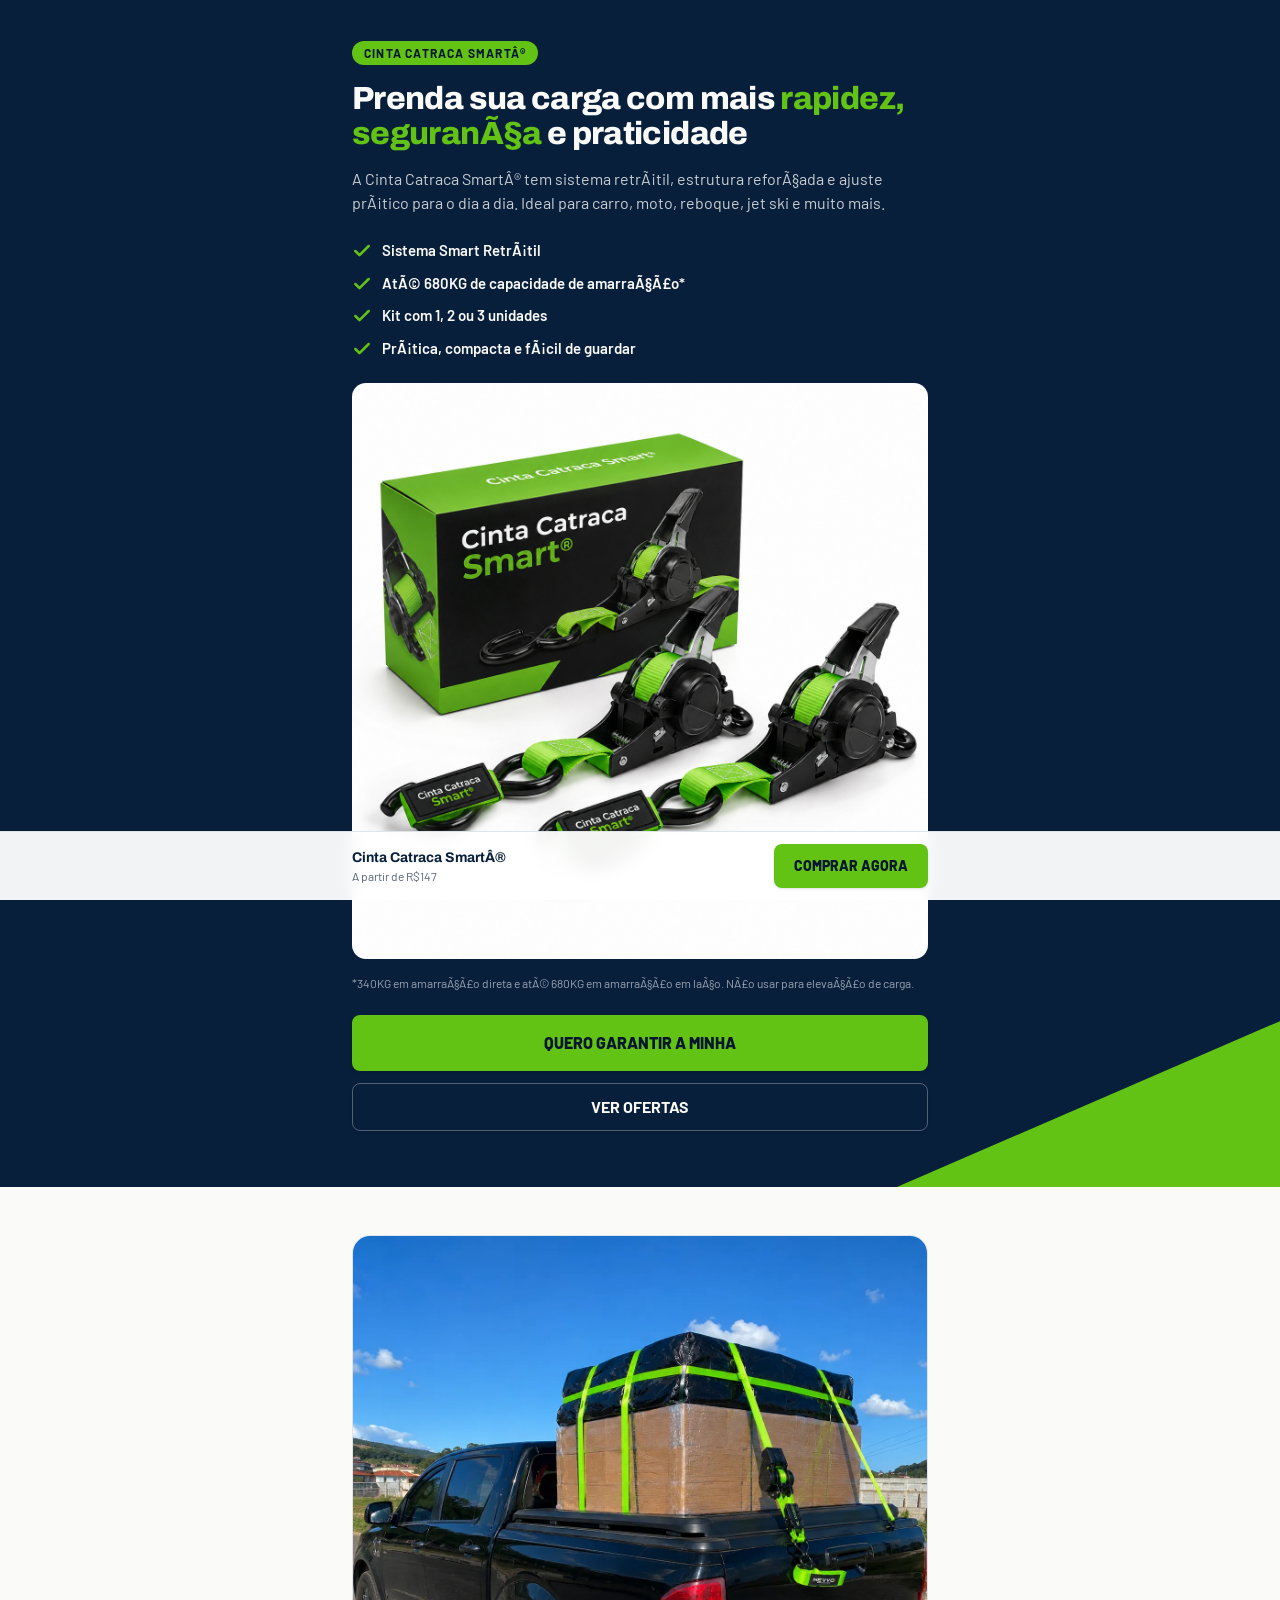
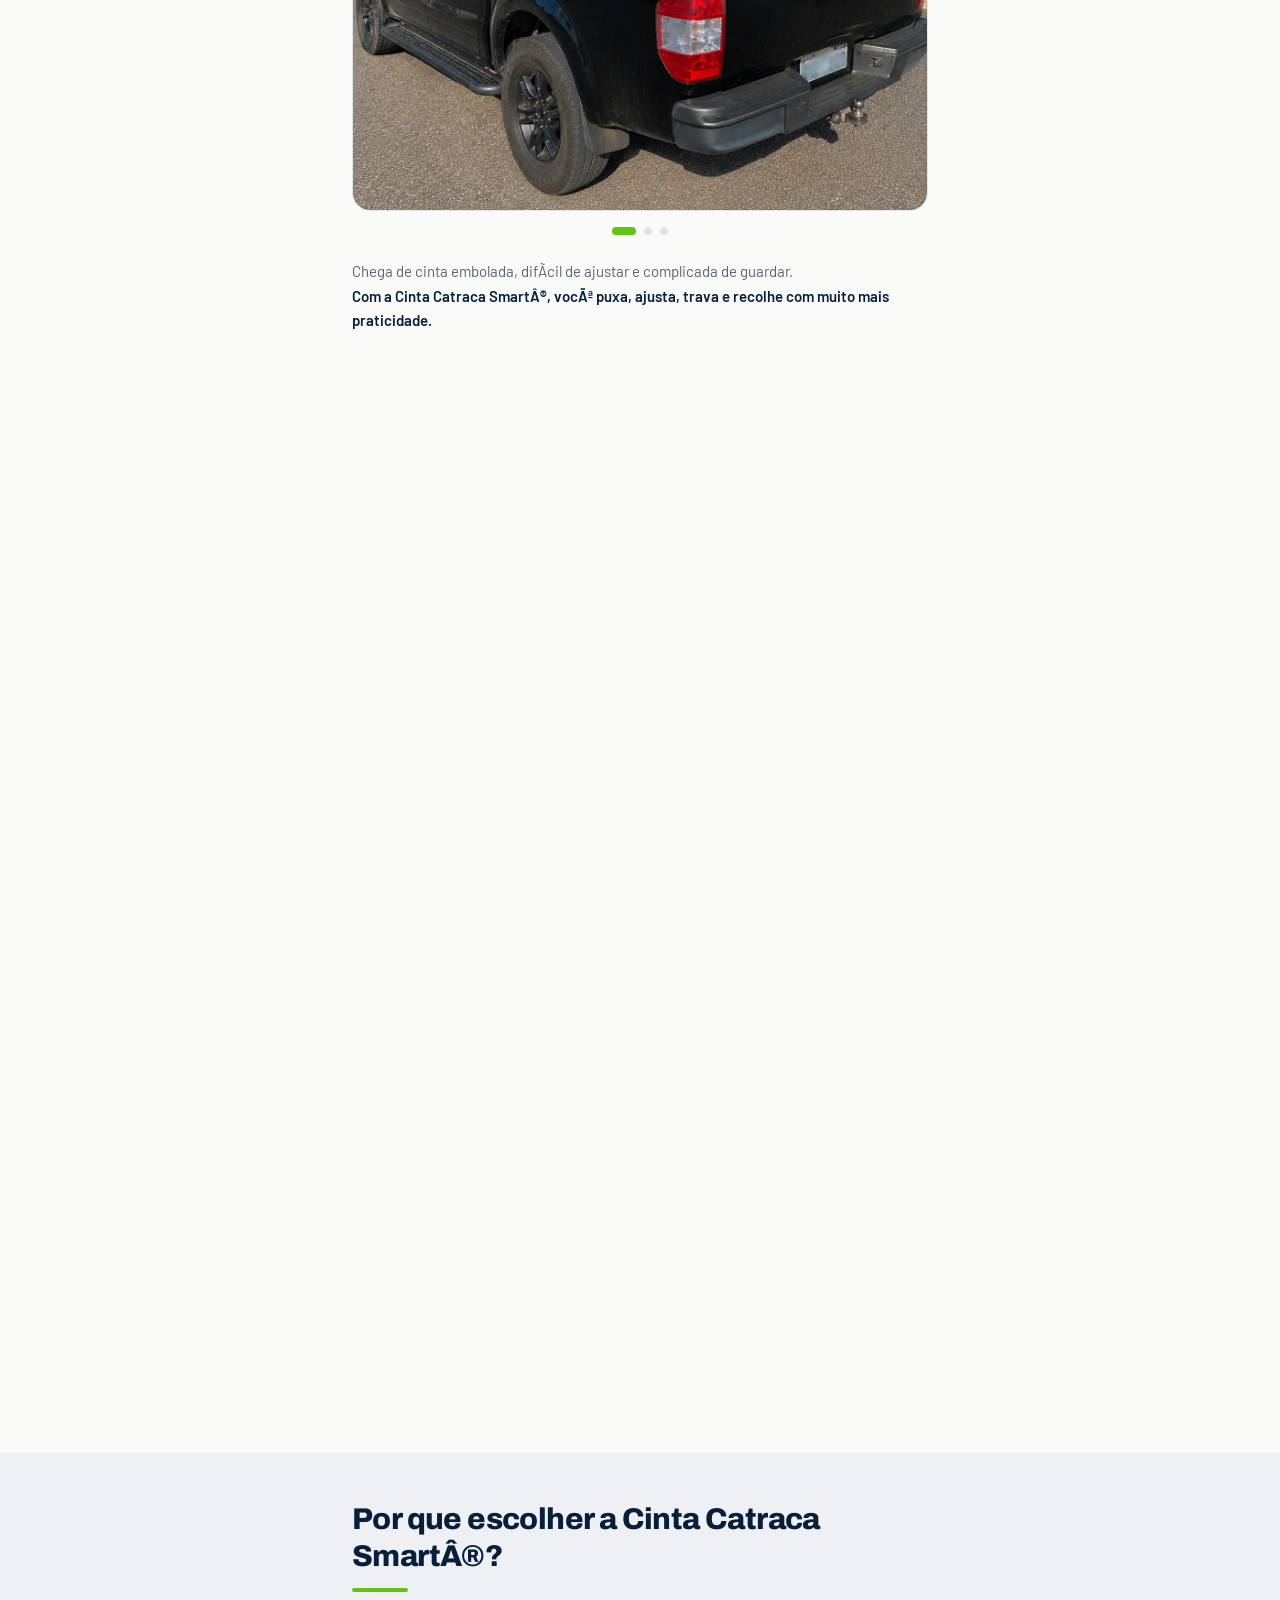
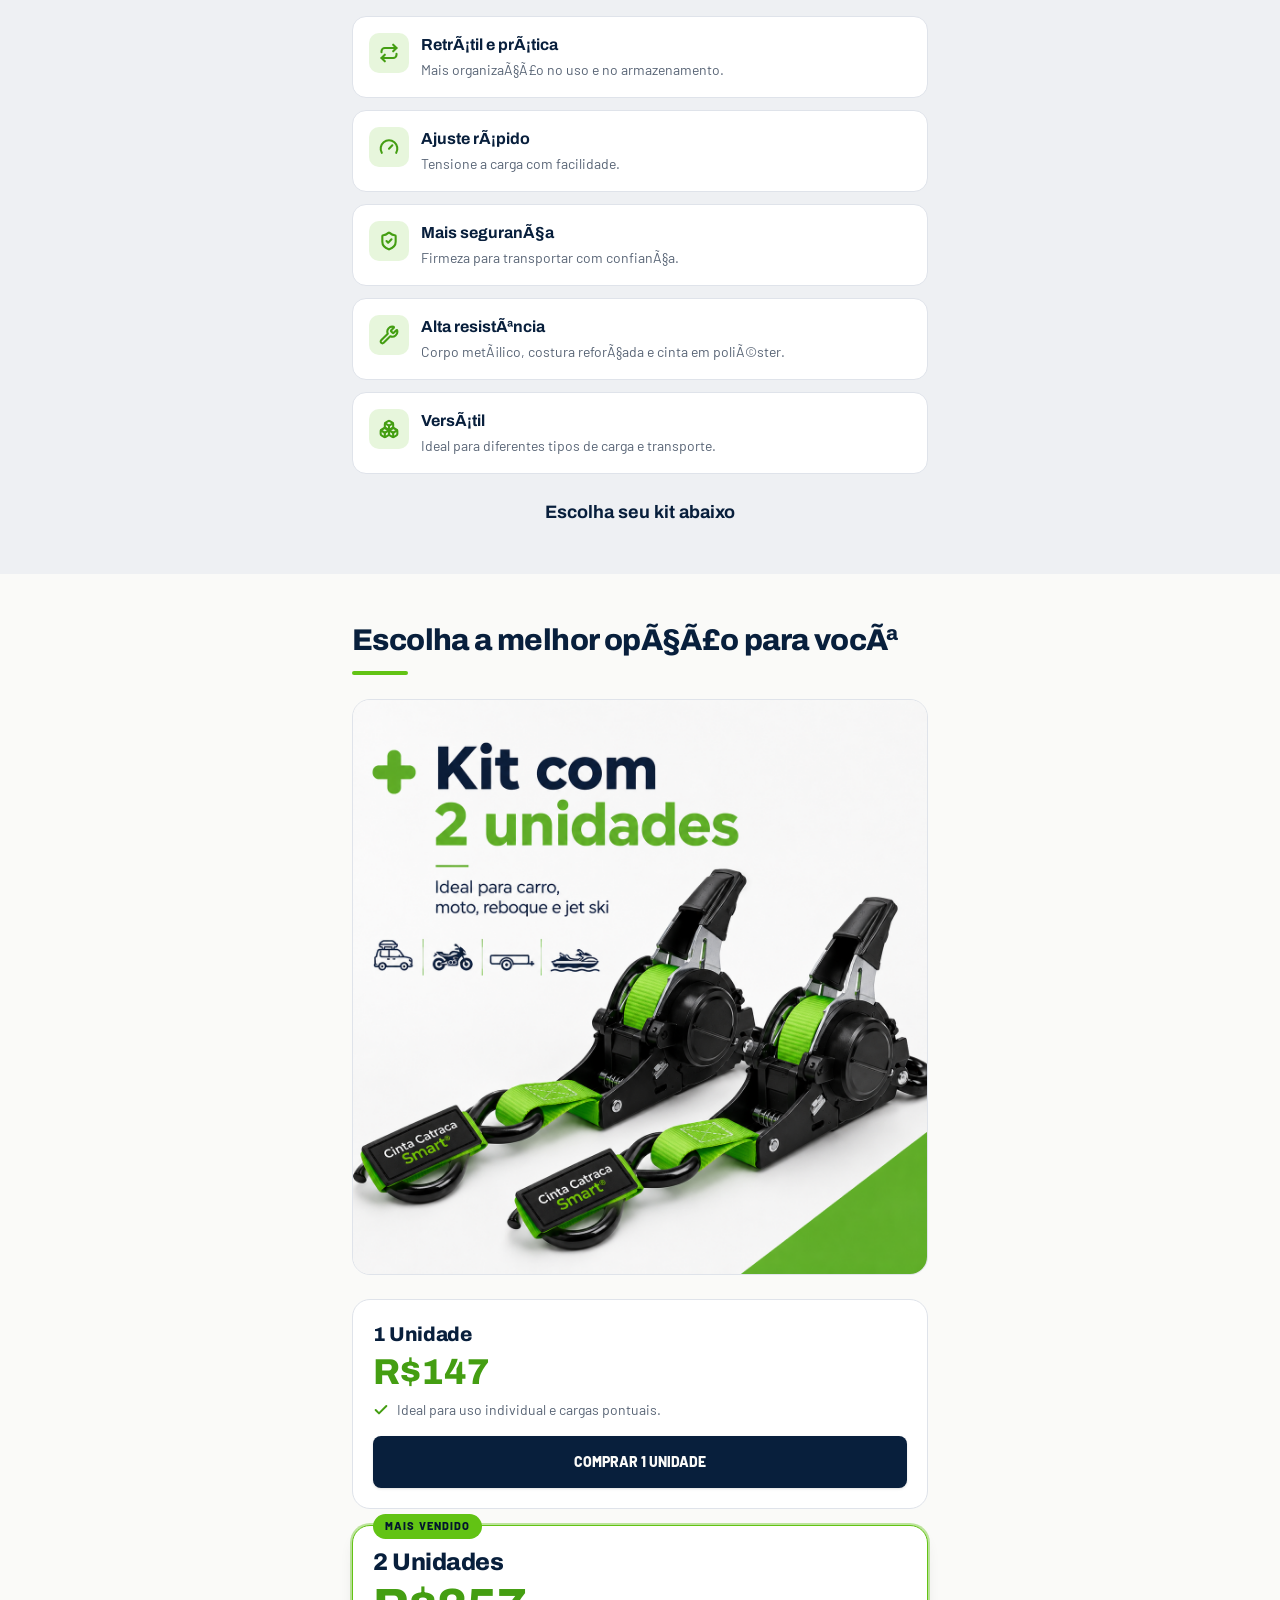
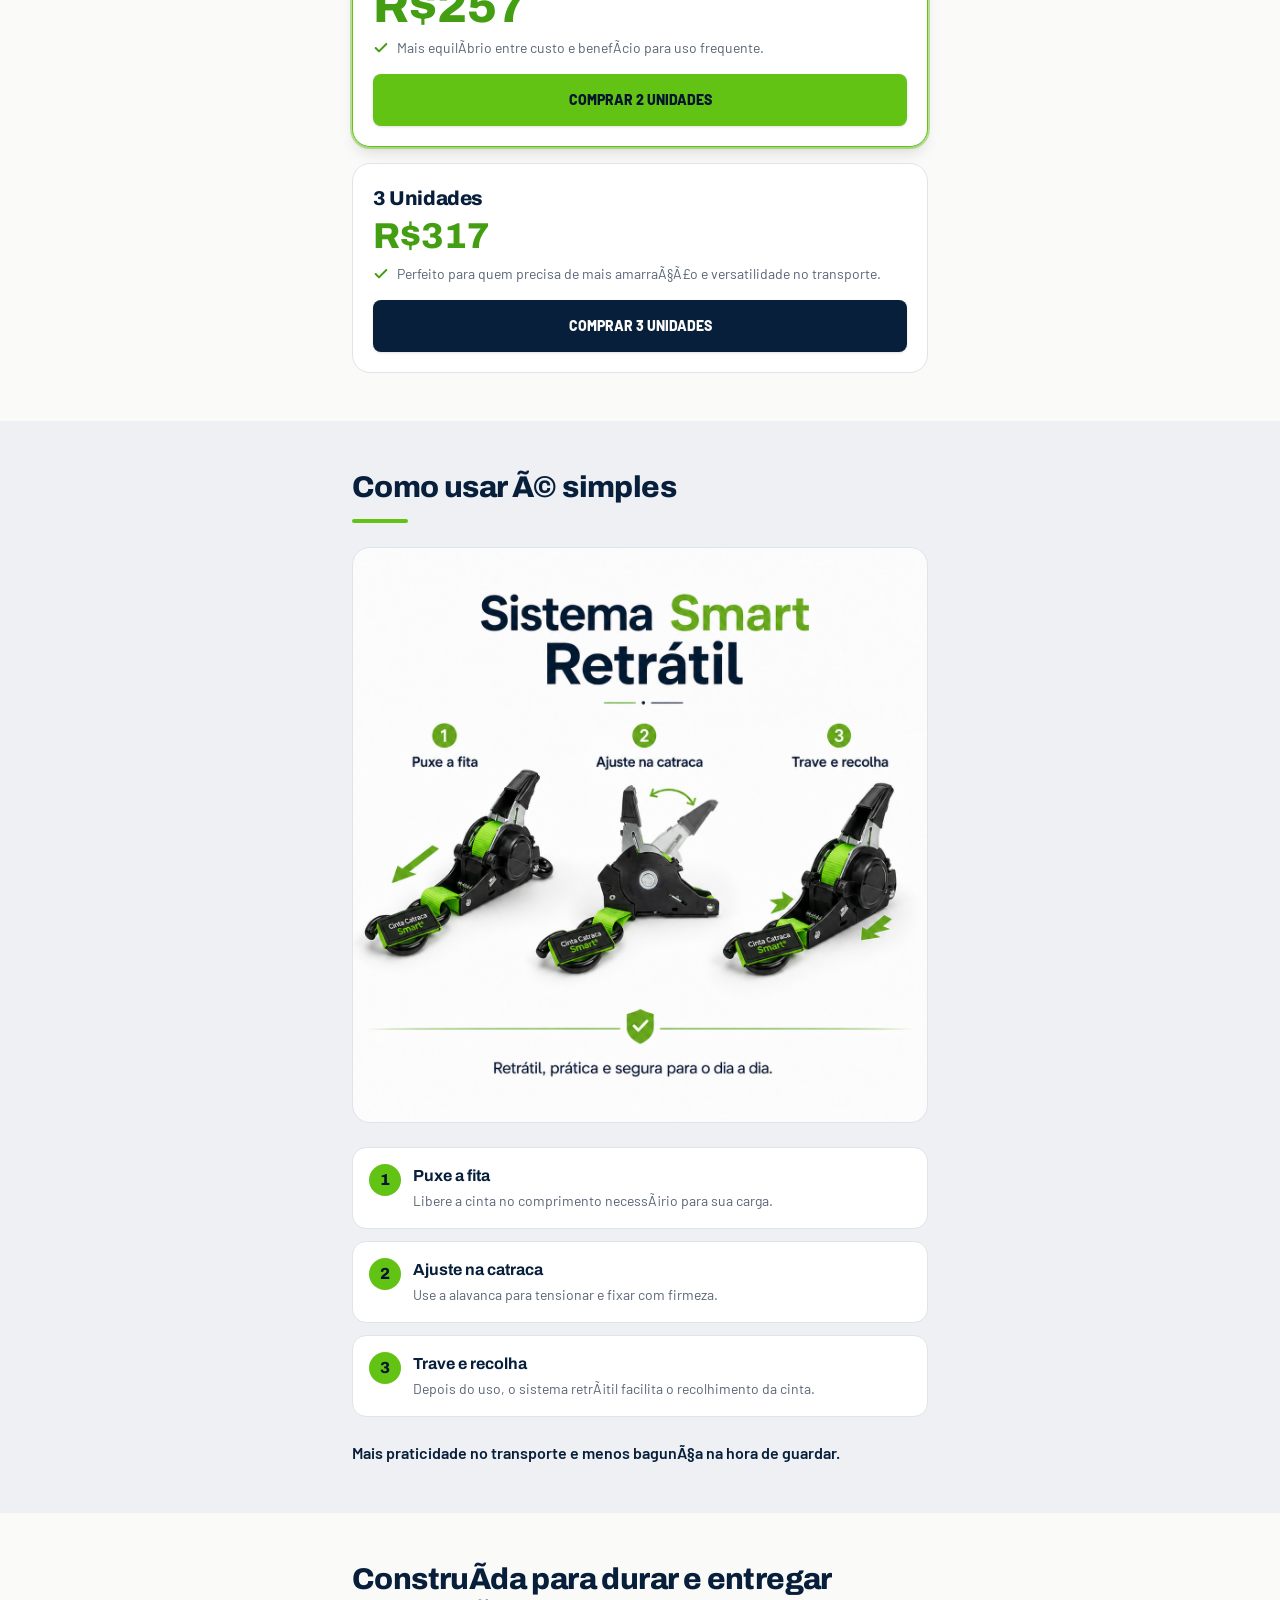
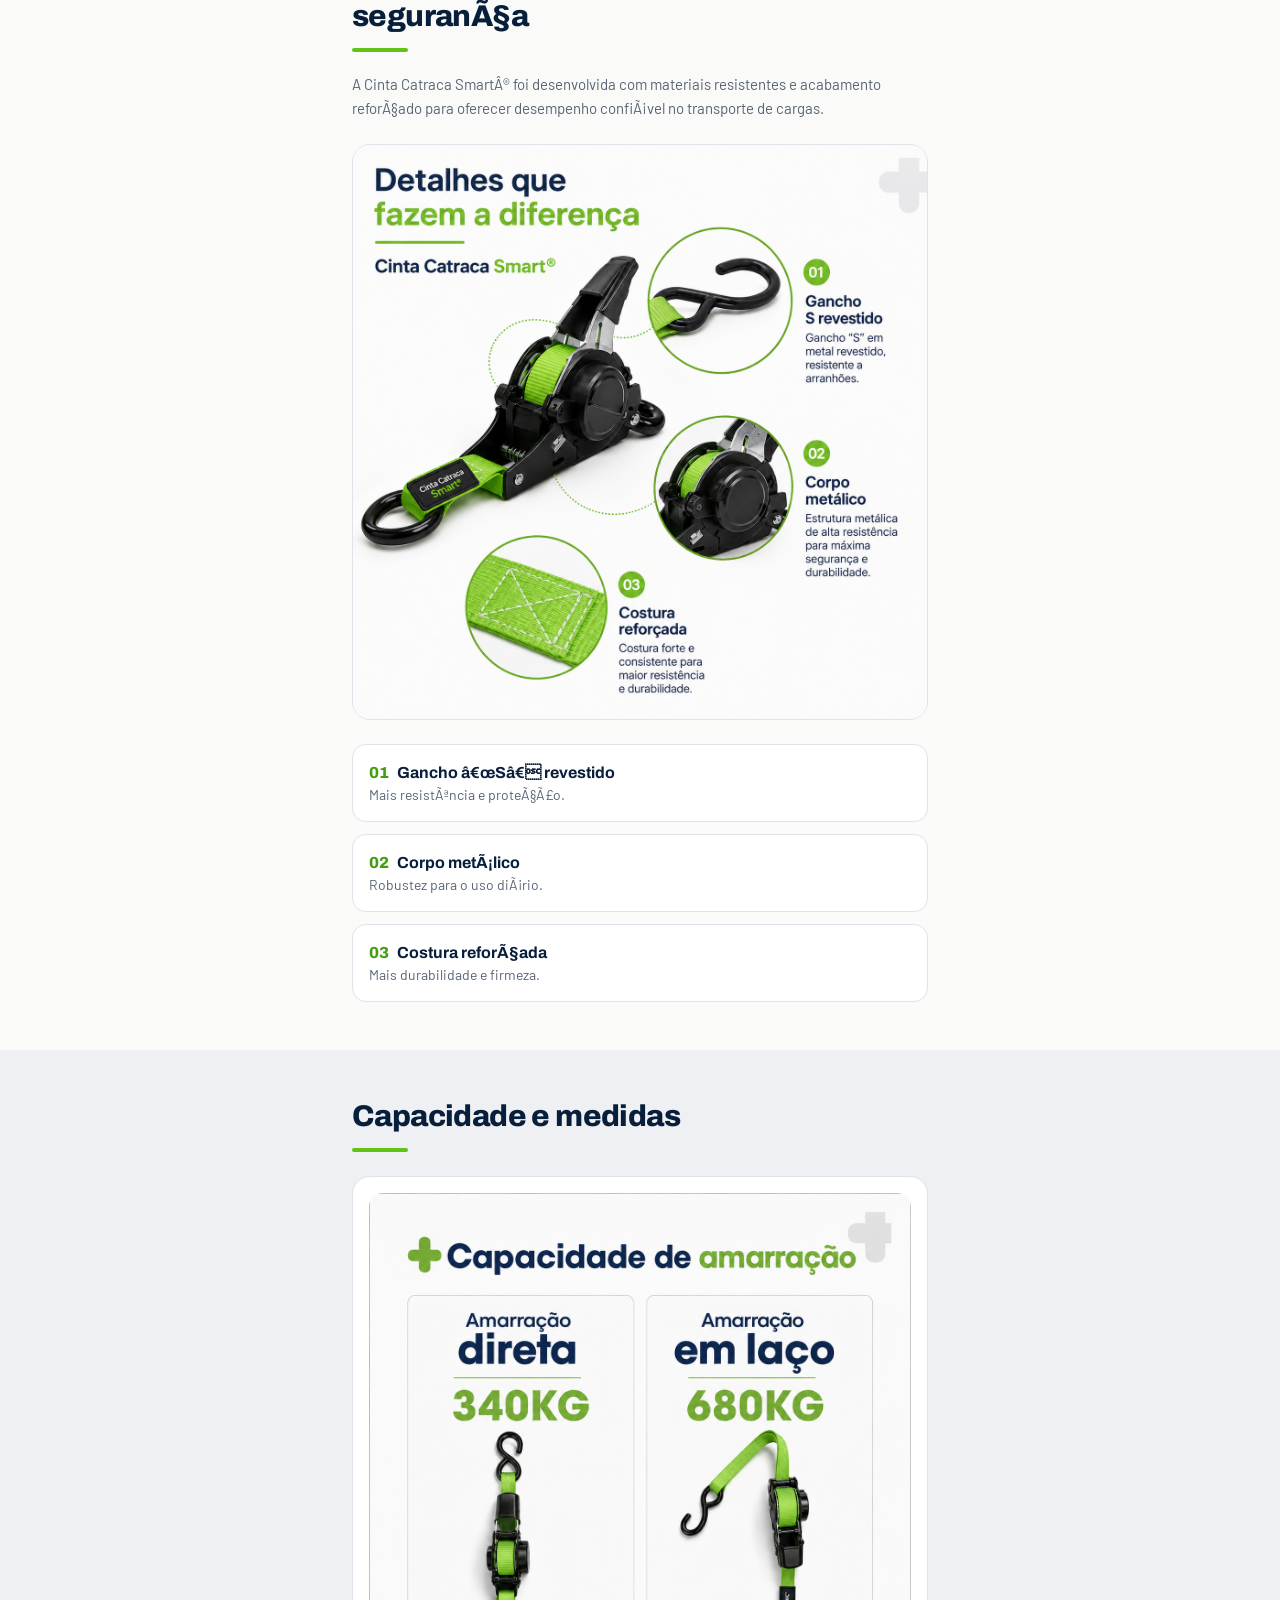
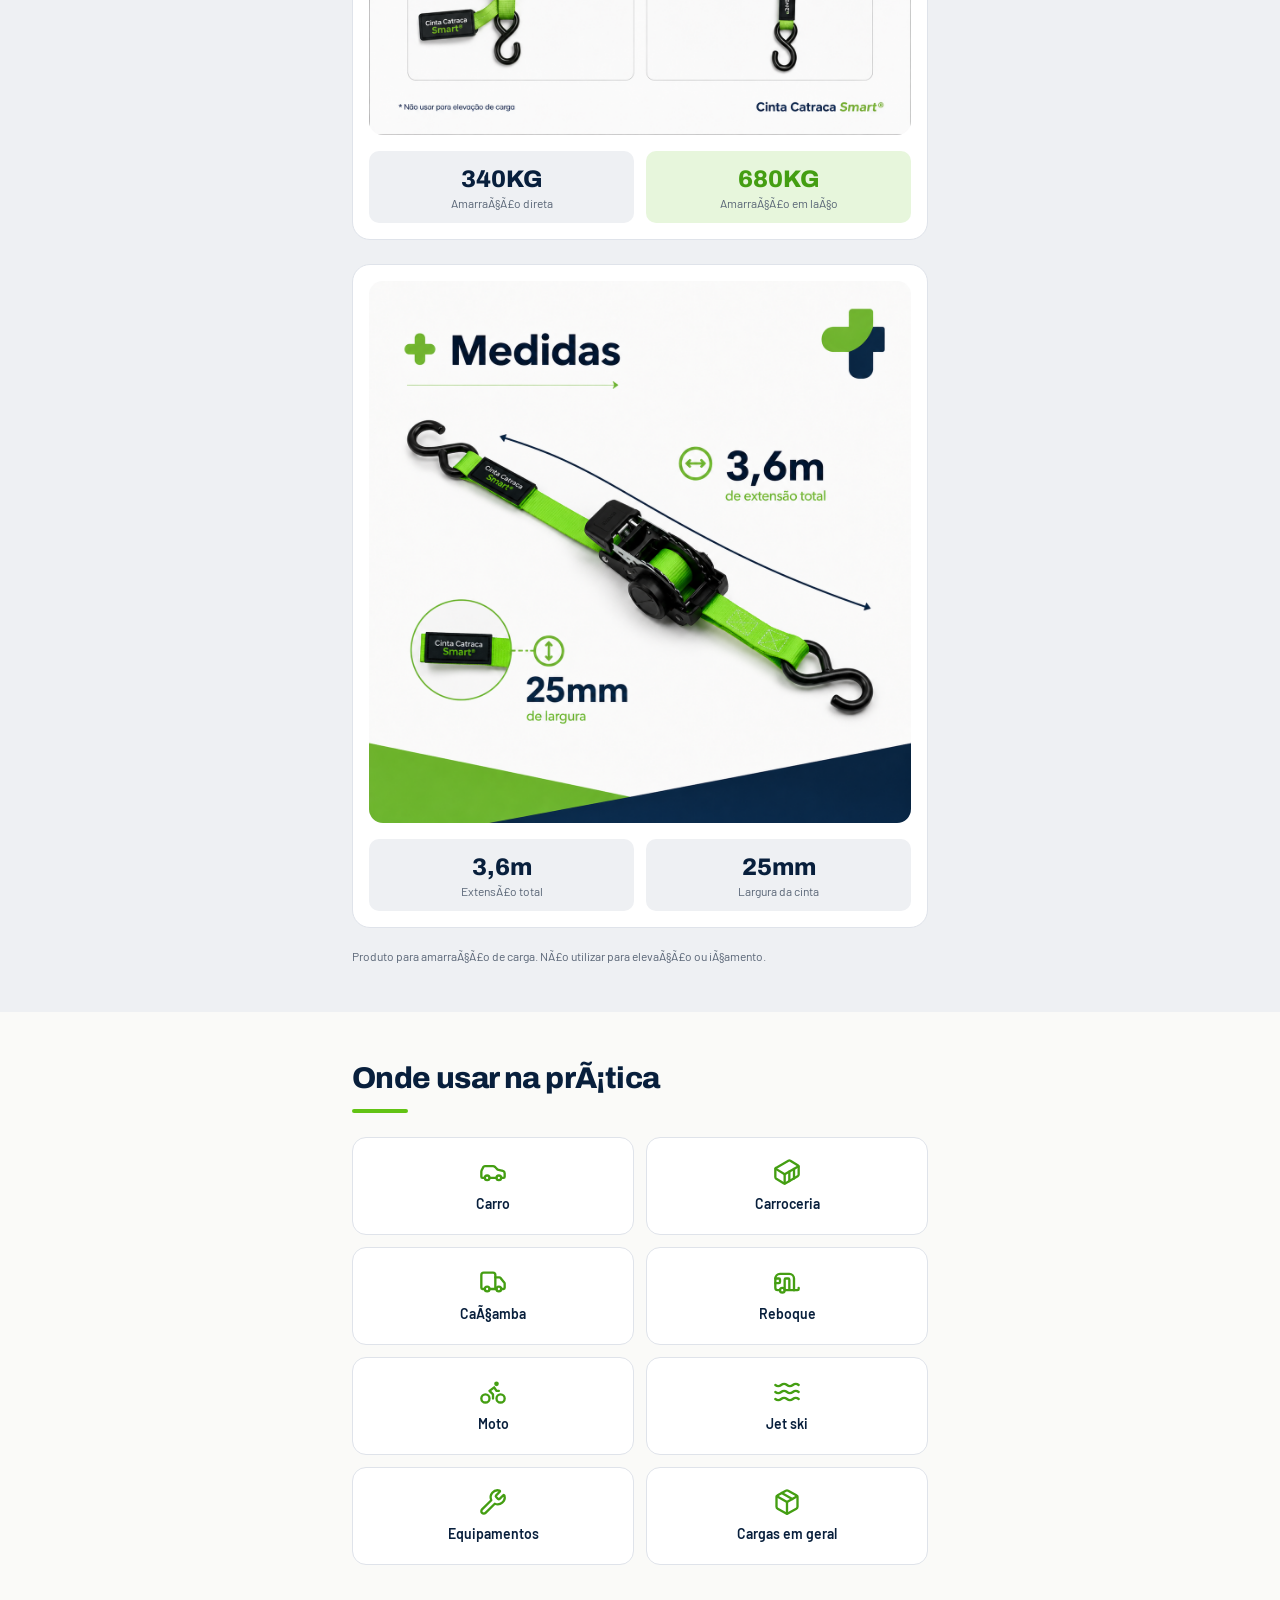
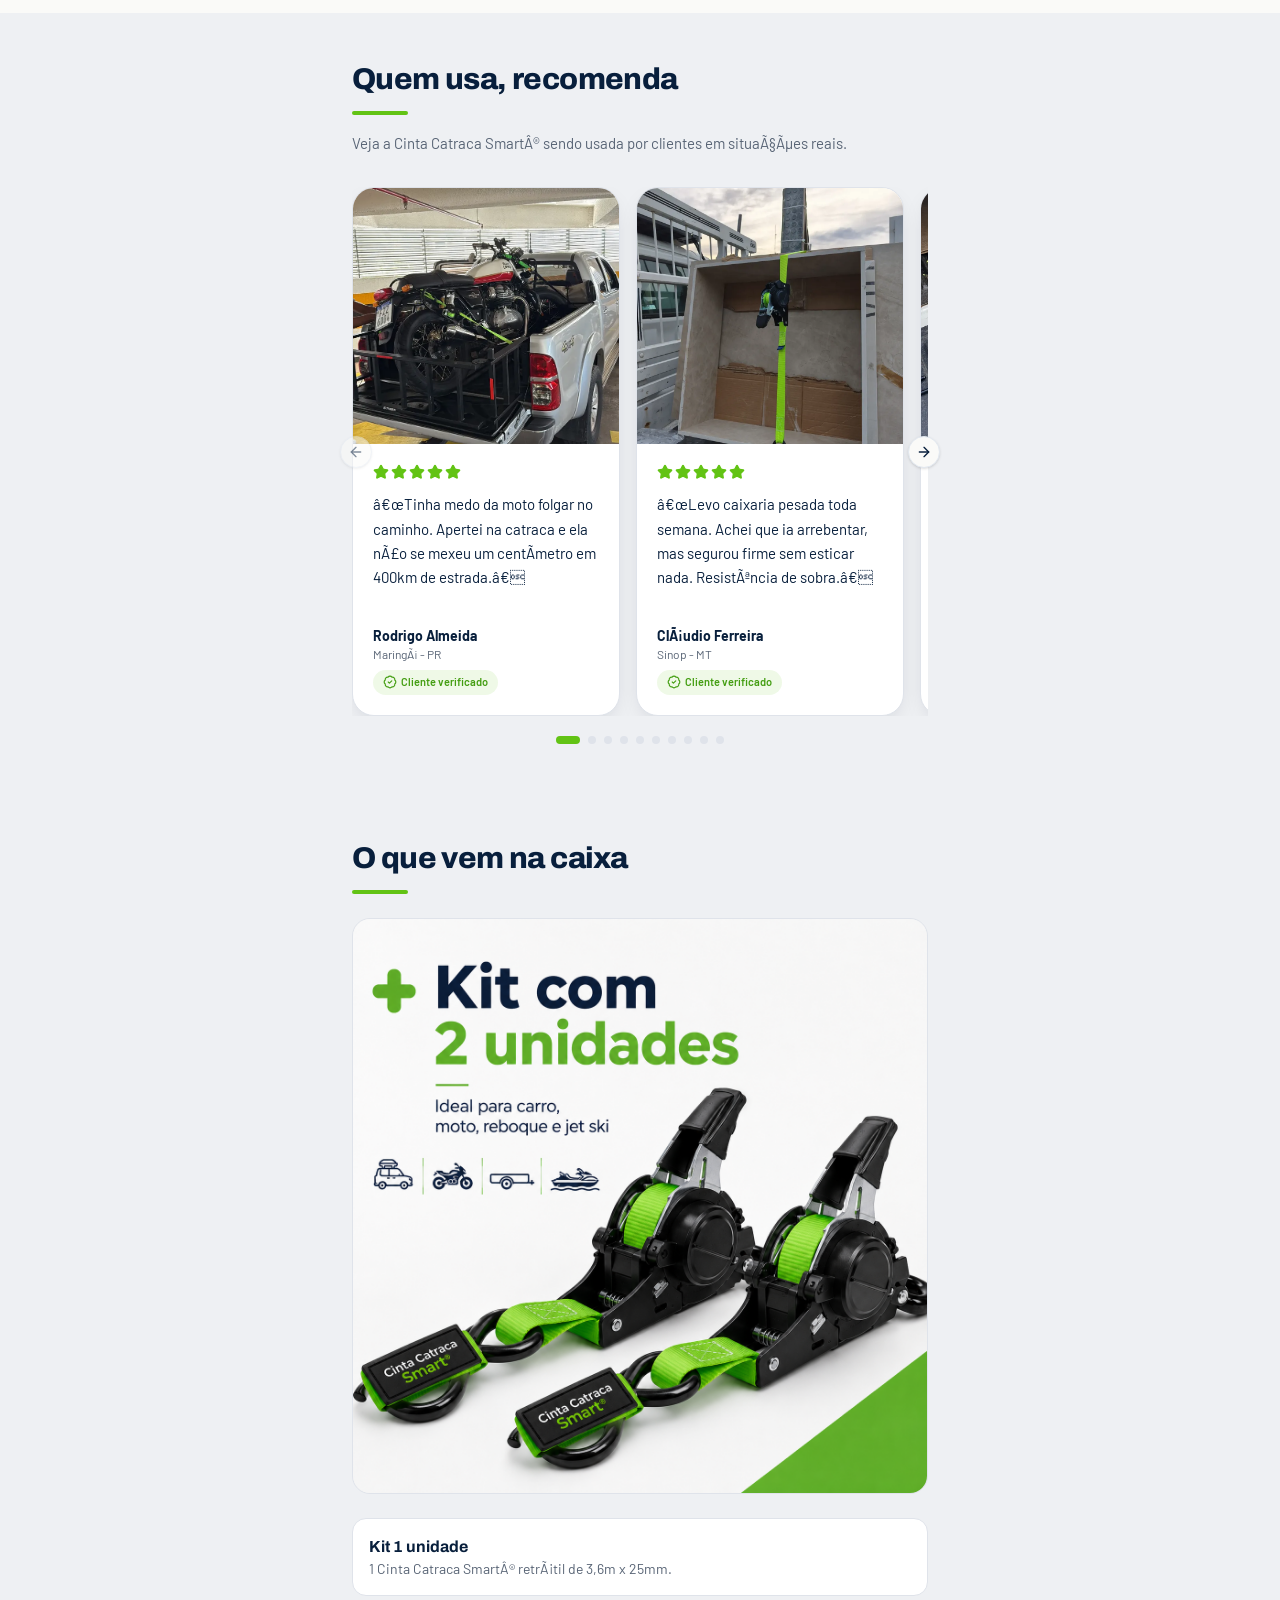
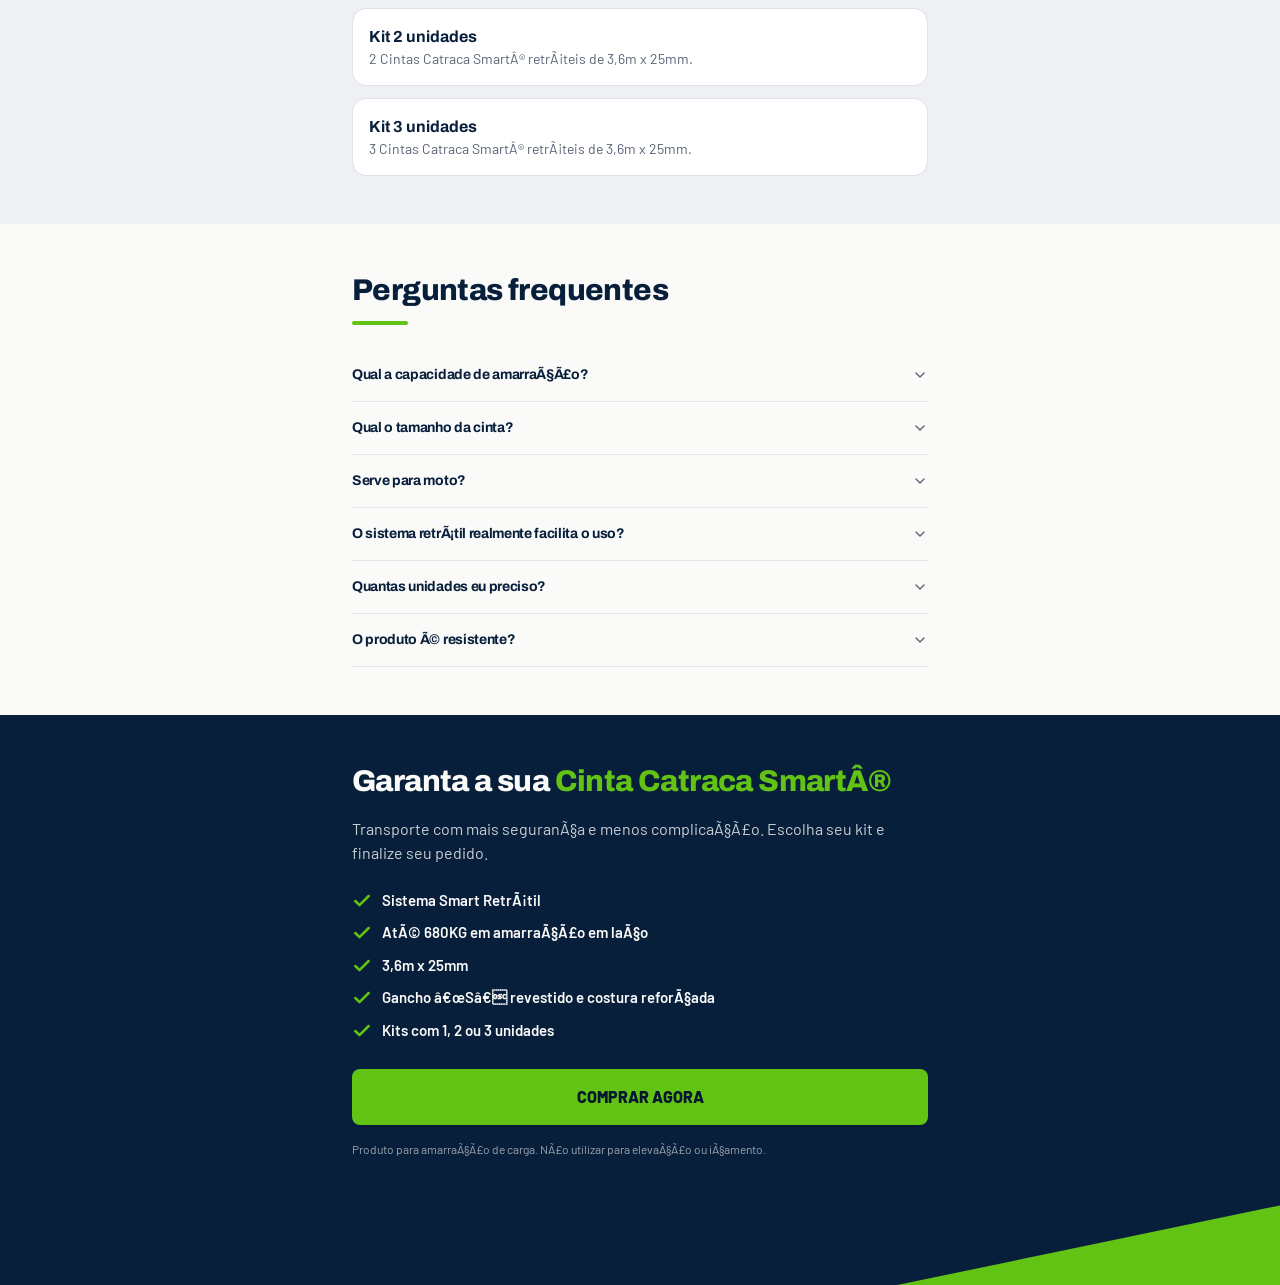
==== commit 8f1530d4: "Point buy buttons to real DropBR checkout instead of CartPanda Co-Authored-By: Claude Sonnet 5 <nore" ====
--- a/index.html
+++ b/index.html
@@ -1,10 +1,10 @@
-<!DOCTYPE html><html lang="en"><head><meta charset="utf-8"><meta name="viewport" content="width=device-width, initial-scale=1"><link rel="preload" as="image" href="images/01.png"><link rel="stylesheet" href="css/styles-BChACixR.css" data-precedence="default"><link rel="stylesheet" href="https://fonts.googleapis.com/css2?family=Archivo:wght@600;700;800;900&amp;family=Barlow:wght@400;500;600;700&amp;display=swap" data-precedence="default"><link rel="stylesheet" href="https://fonts.googleapis.com/css2?family=Oswald:wght@500;600;700&amp;display=swap" data-precedence="default"><script async="" src="js/fbevents.js"></script><script async="" src="https://www.googletagmanager.com/gtag/js?id=AW-18397269992"></script><title>Cinta Catraca Smart® — Retrátil, até 680KG de amarração</title><meta name="description" content="Cinta catraca retrátil de 3,6m x 25mm com até 680KG de capacidade. Kits com 1, 2 ou 3 unidades a partir de R$147."><meta property="og:title" content="Cinta Catraca Smart® — Retrátil, até 680KG de amarração"><meta property="og:description" content="Cinta catraca retrátil de 3,6m x 25mm com até 680KG de capacidade. Kits com 1, 2 ou 3 unidades a partir de R$147."><meta property="og:type" content="website"><meta name="twitter:card" content="summary_large_image"><link rel="modulepreload" href="js/index-COVpfTlm.js"><link rel="modulepreload" href="js/routes-DCvgcc8N.js"><link rel="modulepreload" href="js/createLucideIcon-gIjj-pLx.js"><link rel="modulepreload" href="js/accordion-DK_Wzvd_.js"><link rel="preconnect" href="https://fonts.googleapis.com"><link rel="preconnect" href="https://fonts.gstatic.com" crossorigin="anonymous"><link rel="icon" href="images/favicon.png" type="image/png"><script>window.dataLayer = window.dataLayer || [];
+﻿<!DOCTYPE html><html lang="en"><head><meta charset="utf-8"><meta name="viewport" content="width=device-width, initial-scale=1"><link rel="preload" as="image" href="images/01.png"><link rel="stylesheet" href="css/styles-BChACixR.css" data-precedence="default"><link rel="stylesheet" href="https://fonts.googleapis.com/css2?family=Archivo:wght@600;700;800;900&amp;family=Barlow:wght@400;500;600;700&amp;display=swap" data-precedence="default"><link rel="stylesheet" href="https://fonts.googleapis.com/css2?family=Oswald:wght@500;600;700&amp;display=swap" data-precedence="default"><script async="" src="js/fbevents.js"></script><script async="" src="https://www.googletagmanager.com/gtag/js?id=AW-18397269992"></script><title>Cinta Catraca SmartÂ® â€” RetrÃ¡til, atÃ© 680KG de amarraÃ§Ã£o</title><meta name="description" content="Cinta catraca retrÃ¡til de 3,6m x 25mm com atÃ© 680KG de capacidade. Kits com 1, 2 ou 3 unidades a partir de R$147."><meta property="og:title" content="Cinta Catraca SmartÂ® â€” RetrÃ¡til, atÃ© 680KG de amarraÃ§Ã£o"><meta property="og:description" content="Cinta catraca retrÃ¡til de 3,6m x 25mm com atÃ© 680KG de capacidade. Kits com 1, 2 ou 3 unidades a partir de R$147."><meta property="og:type" content="website"><meta name="twitter:card" content="summary_large_image"><link rel="modulepreload" href="js/index-COVpfTlm.js"><link rel="modulepreload" href="js/routes-DCvgcc8N.js"><link rel="modulepreload" href="js/createLucideIcon-gIjj-pLx.js"><link rel="modulepreload" href="js/accordion-DK_Wzvd_.js"><link rel="preconnect" href="https://fonts.googleapis.com"><link rel="preconnect" href="https://fonts.gstatic.com" crossorigin="anonymous"><link rel="icon" href="images/favicon.png" type="image/png"><script>window.dataLayer = window.dataLayer || [];
 function gtag(){dataLayer.push(arguments);}
 gtag('js', new Date());
 gtag('config', 'AW-18397269992');</script><script>!function(f,b,e,v,n,t,s){if(f.fbq)return;n=f.fbq=function(){n.callMethod?n.callMethod.apply(n,arguments):n.queue.push(arguments)};if(!f._fbq)f._fbq=n;n.push=n;n.loaded=!0;n.version='2.0';n.queue=[];t=b.createElement(e);t.async=!0;t.src=v;s=b.getElementsByTagName(e)[0];s.parentNode.insertBefore(t,s)}(window,document,'script','https://connect.facebook.net/en_US/fbevents.js');
 fbq('init', '1067535845961557');
 fbq('track', 'PageView');
-fbq('track', 'ViewContent');</script><script defer="" src="js/~flock.js" data-proxy-url="/~api/analytics"></script><meta name="twitter:title" content="Cinta Catraca Smart® — Retrátil, até 680KG de amarração"><meta name="twitter:description" content="Cinta catraca retrátil de 3,6m x 25mm com até 680KG de capacidade. Kits com 1, 2 ou 3 unidades a partir de R$147."><meta property="og:image" content="images/id-preview-16588893--506779a8-78b8-43e3-a6fc-765b3140e302.lovable.app-1787486452982.png"><meta name="twitter:image" content="images/id-preview-16588893--506779a8-78b8-43e3-a6fc-765b3140e302.lovable.app-1787486452982.png"></head><body><!--$--><main><header class="diagonal-accent bg-navy px-5 pt-10 pb-14 text-navy-foreground"><div class="relative z-10 mx-auto w-full max-w-xl"><p class="mb-4 inline-flex items-center rounded-full bg-brand px-3 py-1 text-xs font-bold tracking-widest text-primary-foreground uppercase">Cinta Catraca Smart®</p><h1 class="text-[2rem] leading-[1.1]">Prenda sua carga com mais <span class="text-brand">rapidez, segurança</span> e praticidade</h1><p class="mt-4 text-base text-navy-foreground/80">A Cinta Catraca Smart® tem sistema retrátil, estrutura reforçada e ajuste prático para o dia a dia. Ideal para carro, moto, reboque, jet ski e muito mais.</p><ul class="mt-6 space-y-2.5"><li class="flex items-start gap-2.5 text-[15px] font-semibold"><svg xmlns="http://www.w3.org/2000/svg" width="24" height="24" viewBox="0 0 24 24" fill="none" stroke="currentColor" stroke-width="3" stroke-linecap="round" stroke-linejoin="round" class="lucide lucide-check mt-0.5 size-5 shrink-0 text-brand" aria-hidden="true"><path d="M20 6 9 17l-5-5"></path></svg>Sistema Smart Retrátil</li><li class="flex items-start gap-2.5 text-[15px] font-semibold"><svg xmlns="http://www.w3.org/2000/svg" width="24" height="24" viewBox="0 0 24 24" fill="none" stroke="currentColor" stroke-width="3" stroke-linecap="round" stroke-linejoin="round" class="lucide lucide-check mt-0.5 size-5 shrink-0 text-brand" aria-hidden="true"><path d="M20 6 9 17l-5-5"></path></svg>Até 680KG de capacidade de amarração*</li><li class="flex items-start gap-2.5 text-[15px] font-semibold"><svg xmlns="http://www.w3.org/2000/svg" width="24" height="24" viewBox="0 0 24 24" fill="none" stroke="currentColor" stroke-width="3" stroke-linecap="round" stroke-linejoin="round" class="lucide lucide-check mt-0.5 size-5 shrink-0 text-brand" aria-hidden="true"><path d="M20 6 9 17l-5-5"></path></svg>Kit com 1, 2 ou 3 unidades</li><li class="flex items-start gap-2.5 text-[15px] font-semibold"><svg xmlns="http://www.w3.org/2000/svg" width="24" height="24" viewBox="0 0 24 24" fill="none" stroke="currentColor" stroke-width="3" stroke-linecap="round" stroke-linejoin="round" class="lucide lucide-check mt-0.5 size-5 shrink-0 text-brand" aria-hidden="true"><path d="M20 6 9 17l-5-5"></path></svg>Prática, compacta e fácil de guardar</li></ul><img src="images/01.png" alt="Kit Cinta Catraca Smart® com duas unidades e embalagem" class="mt-6 w-full rounded-xl bg-white" width="1240" height="1240"><p class="mt-4 text-xs text-navy-foreground/60">*340KG em amarração direta e até 680KG em amarração em laço. Não usar para elevação de carga.</p><div class="mt-6 space-y-3"><button class="inline-flex items-center justify-center gap-2 whitespace-nowrap cursor-pointer transition-colors focus-visible:outline-none focus-visible:ring-1 focus-visible:ring-ring disabled:pointer-events-none disabled:opacity-50 disabled:cursor-not-allowed [&amp;_svg]:pointer-events-none [&amp;_svg]:size-4 [&amp;_svg]:shrink-0 bg-primary text-primary-foreground shadow hover:bg-primary/90 rounded-md px-8 h-14 w-full text-base font-extrabold">QUERO GARANTIR A MINHA</button><button class="inline-flex items-center justify-center gap-2 whitespace-nowrap cursor-pointer transition-colors focus-visible:outline-none focus-visible:ring-1 focus-visible:ring-ring disabled:pointer-events-none disabled:opacity-50 disabled:cursor-not-allowed [&amp;_svg]:pointer-events-none [&amp;_svg]:size-4 [&amp;_svg]:shrink-0 border shadow-sm rounded-md px-8 h-12 w-full border-navy-foreground/30 bg-transparent text-base font-bold text-navy-foreground hover:bg-navy-foreground/10 hover:text-navy-foreground">VER OFERTAS</button></div></div></header><section class="px-5 py-12"><div class="mx-auto w-full max-w-xl"><div class="relative" role="region" aria-roledescription="carousel"><div class="overflow-hidden"><div class="flex -ml-4"><div role="group" aria-roledescription="slide" class="min-w-0 shrink-0 grow-0 basis-full pl-4"><img src="images/03.webp" alt="Carga amarrada na caçamba de uma picape" loading="lazy" class="aspect-square w-full rounded-2xl border border-border bg-white object-cover"></div><div role="group" aria-roledescription="slide" class="min-w-0 shrink-0 grow-0 basis-full pl-4"><img src="images/02.webp" alt="Moto presa em reboque com Cinta Catraca Smart®" loading="lazy" class="aspect-square w-full rounded-2xl border border-border bg-white object-cover"></div><div role="group" aria-roledescription="slide" class="min-w-0 shrink-0 grow-0 basis-full pl-4"><img src="images/04.webp" alt="Carga volumosa de metalons amarrada em carroceria" loading="lazy" class="aspect-square w-full rounded-2xl border border-border bg-white object-cover"></div></div></div></div><div class="mt-4 flex justify-center gap-2"><button type="button" aria-label="Ir para imagem 1" class="h-2 w-6 rounded-full bg-brand transition-all"></button><button type="button" aria-label="Ir para imagem 2" class="h-2 w-2 rounded-full bg-border transition-all"></button><button type="button" aria-label="Ir para imagem 3" class="h-2 w-2 rounded-full bg-border transition-all"></button></div><p class="mt-6 text-[15px] leading-relaxed text-muted-foreground">Chega de cinta embolada, difícil de ajustar e complicada de guardar.<br><span class="font-semibold text-foreground">Com a Cinta Catraca Smart®, você puxa, ajusta, trava e recolhe com muito mais praticidade.</span></p></div></section><section class="px-5 py-6"><div class="mx-auto w-full max-w-xl"><div class="relative w-full overflow-hidden rounded-2xl" style="padding-top:177.77777777777777%"><iframe id="panda-8efe4aa0-be4e-4e33-8f63-69922fc4deb1" src="https://player-vz-81fe43b2-f52.tv.pandavideo.com.br/embed/?v=8efe4aa0-be4e-4e33-8f63-69922fc4deb1" style="border:none;position:absolute;top:0;left:0" allow="accelerometer;gyroscope;autoplay;encrypted-media;picture-in-picture" allowfullscreen="" width="100%" height="100%" title="Vídeo da Cinta Catraca Automática"></iframe></div></div></section><section class="px-5 py-12 bg-muted"><div class="mx-auto w-full max-w-xl"><h2 class="text-3xl leading-tight">Por que escolher a Cinta Catraca Smart®?<span class="mt-3 block h-1 w-14 rounded-full bg-brand"></span></h2><ul class="mt-6 space-y-3"><li class="flex items-start gap-3 rounded-xl border border-border bg-card p-4"><span class="flex size-10 shrink-0 items-center justify-center rounded-lg bg-brand/15"><svg xmlns="http://www.w3.org/2000/svg" width="24" height="24" viewBox="0 0 24 24" fill="none" stroke="currentColor" stroke-width="2.5" stroke-linecap="round" stroke-linejoin="round" class="lucide lucide-repeat size-5 text-brand-deep" aria-hidden="true"><path d="m17 2 4 4-4 4"></path><path d="M3 11v-1a4 4 0 0 1 4-4h14"></path><path d="m7 22-4-4 4-4"></path><path d="M21 13v1a4 4 0 0 1-4 4H3"></path></svg></span><span><span class="block font-display font-bold text-navy">Retrátil e prática</span><span class="text-sm text-muted-foreground">Mais organização no uso e no armazenamento.</span></span></li><li class="flex items-start gap-3 rounded-xl border border-border bg-card p-4"><span class="flex size-10 shrink-0 items-center justify-center rounded-lg bg-brand/15"><svg xmlns="http://www.w3.org/2000/svg" width="24" height="24" viewBox="0 0 24 24" fill="none" stroke="currentColor" stroke-width="2.5" stroke-linecap="round" stroke-linejoin="round" class="lucide lucide-gauge size-5 text-brand-deep" aria-hidden="true"><path d="m12 14 4-4"></path><path d="M3.34 19a10 10 0 1 1 17.32 0"></path></svg></span><span><span class="block font-display font-bold text-navy">Ajuste rápido</span><span class="text-sm text-muted-foreground">Tensione a carga com facilidade.</span></span></li><li class="flex items-start gap-3 rounded-xl border border-border bg-card p-4"><span class="flex size-10 shrink-0 items-center justify-center rounded-lg bg-brand/15"><svg xmlns="http://www.w3.org/2000/svg" width="24" height="24" viewBox="0 0 24 24" fill="none" stroke="currentColor" stroke-width="2.5" stroke-linecap="round" stroke-linejoin="round" class="lucide lucide-shield-check size-5 text-brand-deep" aria-hidden="true"><path d="M20 13c0 5-3.5 7.5-7.66 8.95a1 1 0 0 1-.67-.01C7.5 20.5 4 18 4 13V6a1 1 0 0 1 1-1c2 0 4.5-1.2 6.24-2.72a1.17 1.17 0 0 1 1.52 0C14.51 3.81 17 5 19 5a1 1 0 0 1 1 1z"></path><path d="m9 12 2 2 4-4"></path></svg></span><span><span class="block font-display font-bold text-navy">Mais segurança</span><span class="text-sm text-muted-foreground">Firmeza para transportar com confiança.</span></span></li><li class="flex items-start gap-3 rounded-xl border border-border bg-card p-4"><span class="flex size-10 shrink-0 items-center justify-center rounded-lg bg-brand/15"><svg xmlns="http://www.w3.org/2000/svg" width="24" height="24" viewBox="0 0 24 24" fill="none" stroke="currentColor" stroke-width="2.5" stroke-linecap="round" stroke-linejoin="round" class="lucide lucide-wrench size-5 text-brand-deep" aria-hidden="true"><path d="M14.7 6.3a1 1 0 0 0 0 1.4l1.6 1.6a1 1 0 0 0 1.4 0l3.106-3.105c.32-.322.863-.22.983.218a6 6 0 0 1-8.259 7.057l-7.91 7.91a1 1 0 0 1-2.999-3l7.91-7.91a6 6 0 0 1 7.057-8.259c.438.12.54.662.219.984z"></path></svg></span><span><span class="block font-display font-bold text-navy">Alta resistência</span><span class="text-sm text-muted-foreground">Corpo metálico, costura reforçada e cinta em poliéster.</span></span></li><li class="flex items-start gap-3 rounded-xl border border-border bg-card p-4"><span class="flex size-10 shrink-0 items-center justify-center rounded-lg bg-brand/15"><svg xmlns="http://www.w3.org/2000/svg" width="24" height="24" viewBox="0 0 24 24" fill="none" stroke="currentColor" stroke-width="2.5" stroke-linecap="round" stroke-linejoin="round" class="lucide lucide-boxes size-5 text-brand-deep" aria-hidden="true"><path d="M2.97 12.92A2 2 0 0 0 2 14.63v3.24a2 2 0 0 0 .97 1.71l3 1.8a2 2 0 0 0 2.06 0L12 19v-5.5l-5-3-4.03 2.42Z"></path><path d="m7 16.5-4.74-2.85"></path><path d="m7 16.5 5-3"></path><path d="M7 16.5v5.17"></path><path d="M12 13.5V19l3.97 2.38a2 2 0 0 0 2.06 0l3-1.8a2 2 0 0 0 .97-1.71v-3.24a2 2 0 0 0-.97-1.71L17 10.5l-5 3Z"></path><path d="m17 16.5-5-3"></path><path d="m17 16.5 4.74-2.85"></path><path d="M17 16.5v5.17"></path><path d="M7.97 4.42A2 2 0 0 0 7 6.13v4.37l5 3 5-3V6.13a2 2 0 0 0-.97-1.71l-3-1.8a2 2 0 0 0-2.06 0l-3 1.8Z"></path><path d="M12 8 7.26 5.15"></path><path d="m12 8 4.74-2.85"></path><path d="M12 13.5V8"></path></svg></span><span><span class="block font-display font-bold text-navy">Versátil</span><span class="text-sm text-muted-foreground">Ideal para diferentes tipos de carga e transporte.</span></span></li></ul><p class="mt-6 text-center font-display text-lg font-bold text-navy">Escolha seu kit abaixo</p></div></section><section id="ofertas" class="px-5 py-12"><div class="mx-auto w-full max-w-xl"><h2 class="text-3xl leading-tight">Escolha a melhor opção para você<span class="mt-3 block h-1 w-14 rounded-full bg-brand"></span></h2><img src="images/09.png" alt="Kit com 2 unidades da Cinta Catraca Smart®" loading="lazy" class="mt-6 w-full rounded-2xl border border-border bg-white"><div class="mt-6 space-y-4"><article class="relative rounded-2xl border bg-card p-5 border-border"><h3 class="font-display text-navy text-xl">1 Unidade</h3><p class="mt-1 font-display font-extrabold text-brand-deep text-4xl">R$147</p><p class="mt-2 flex items-start gap-2 text-sm text-muted-foreground"><svg xmlns="http://www.w3.org/2000/svg" width="24" height="24" viewBox="0 0 24 24" fill="none" stroke="currentColor" stroke-width="3" stroke-linecap="round" stroke-linejoin="round" class="lucide lucide-check mt-0.5 size-4 shrink-0 text-brand-deep" aria-hidden="true"><path d="M20 6 9 17l-5-5"></path></svg>Ideal para uso individual e cargas pontuais.</p><a href="https://cinta-catraca.mycartpanda.com/checkout/212184284:1" class="inline-flex items-center justify-center gap-2 whitespace-nowrap cursor-pointer transition-colors focus-visible:outline-none focus-visible:ring-1 focus-visible:ring-ring disabled:pointer-events-none disabled:opacity-50 disabled:cursor-not-allowed [&amp;_svg]:pointer-events-none [&amp;_svg]:size-4 [&amp;_svg]:shrink-0 bg-secondary text-secondary-foreground shadow-sm hover:bg-secondary/80 rounded-md px-8 mt-4 h-13 w-full text-sm font-extrabold">COMPRAR 1 UNIDADE</a></article><article class="relative rounded-2xl border bg-card p-5 border-brand shadow-lg ring-2 ring-brand/40"><span class="absolute -top-3 left-5 rounded-full bg-brand px-3 py-1 text-[11px] font-extrabold tracking-widest text-primary-foreground uppercase">Mais vendido</span><h3 class="font-display text-navy text-2xl">2 Unidades</h3><p class="mt-1 font-display font-extrabold text-brand-deep text-5xl">R$257</p><p class="mt-2 flex items-start gap-2 text-sm text-muted-foreground"><svg xmlns="http://www.w3.org/2000/svg" width="24" height="24" viewBox="0 0 24 24" fill="none" stroke="currentColor" stroke-width="3" stroke-linecap="round" stroke-linejoin="round" class="lucide lucide-check mt-0.5 size-4 shrink-0 text-brand-deep" aria-hidden="true"><path d="M20 6 9 17l-5-5"></path></svg>Mais equilíbrio entre custo e benefício para uso frequente.</p><a href="https://cinta-catraca.mycartpanda.com/checkout/212184285:1" class="inline-flex items-center justify-center gap-2 whitespace-nowrap cursor-pointer transition-colors focus-visible:outline-none focus-visible:ring-1 focus-visible:ring-ring disabled:pointer-events-none disabled:opacity-50 disabled:cursor-not-allowed [&amp;_svg]:pointer-events-none [&amp;_svg]:size-4 [&amp;_svg]:shrink-0 bg-primary text-primary-foreground shadow hover:bg-primary/90 rounded-md px-8 mt-4 h-13 w-full text-sm font-extrabold">COMPRAR 2 UNIDADES</a></article><article class="relative rounded-2xl border bg-card p-5 border-border"><h3 class="font-display text-navy text-xl">3 Unidades</h3><p class="mt-1 font-display font-extrabold text-brand-deep text-4xl">R$317</p><p class="mt-2 flex items-start gap-2 text-sm text-muted-foreground"><svg xmlns="http://www.w3.org/2000/svg" width="24" height="24" viewBox="0 0 24 24" fill="none" stroke="currentColor" stroke-width="3" stroke-linecap="round" stroke-linejoin="round" class="lucide lucide-check mt-0.5 size-4 shrink-0 text-brand-deep" aria-hidden="true"><path d="M20 6 9 17l-5-5"></path></svg>Perfeito para quem precisa de mais amarração e versatilidade no transporte.</p><a href="https://cinta-catraca.mycartpanda.com/checkout/212184286:1" class="inline-flex items-center justify-center gap-2 whitespace-nowrap cursor-pointer transition-colors focus-visible:outline-none focus-visible:ring-1 focus-visible:ring-ring disabled:pointer-events-none disabled:opacity-50 disabled:cursor-not-allowed [&amp;_svg]:pointer-events-none [&amp;_svg]:size-4 [&amp;_svg]:shrink-0 bg-secondary text-secondary-foreground shadow-sm hover:bg-secondary/80 rounded-md px-8 mt-4 h-13 w-full text-sm font-extrabold">COMPRAR 3 UNIDADES</a></article></div></div></section><section class="px-5 py-12 bg-muted"><div class="mx-auto w-full max-w-xl"><h2 class="text-3xl leading-tight">Como usar é simples<span class="mt-3 block h-1 w-14 rounded-full bg-brand"></span></h2><img src="images/05.png" alt="Sistema Smart Retrátil em três passos: puxe a fita, ajuste na catraca, trave e recolha" loading="lazy" class="mt-6 w-full rounded-2xl border border-border bg-white"><ol class="mt-6 space-y-3"><li class="flex gap-3 rounded-xl border border-border bg-card p-4"><span class="flex size-8 shrink-0 items-center justify-center rounded-full bg-brand font-display font-extrabold text-primary-foreground">1</span><span><span class="block font-display font-bold text-navy">Puxe a fita</span><span class="text-sm text-muted-foreground">Libere a cinta no comprimento necessário para sua carga.</span></span></li><li class="flex gap-3 rounded-xl border border-border bg-card p-4"><span class="flex size-8 shrink-0 items-center justify-center rounded-full bg-brand font-display font-extrabold text-primary-foreground">2</span><span><span class="block font-display font-bold text-navy">Ajuste na catraca</span><span class="text-sm text-muted-foreground">Use a alavanca para tensionar e fixar com firmeza.</span></span></li><li class="flex gap-3 rounded-xl border border-border bg-card p-4"><span class="flex size-8 shrink-0 items-center justify-center rounded-full bg-brand font-display font-extrabold text-primary-foreground">3</span><span><span class="block font-display font-bold text-navy">Trave e recolha</span><span class="text-sm text-muted-foreground">Depois do uso, o sistema retrátil facilita o recolhimento da cinta.</span></span></li></ol><p class="mt-6 font-semibold text-navy">Mais praticidade no transporte e menos bagunça na hora de guardar.</p></div></section><section class="px-5 py-12"><div class="mx-auto w-full max-w-xl"><h2 class="text-3xl leading-tight">Construída para durar e entregar segurança<span class="mt-3 block h-1 w-14 rounded-full bg-brand"></span></h2><p class="mt-5 text-[15px] leading-relaxed text-muted-foreground">A Cinta Catraca Smart® foi desenvolvida com materiais resistentes e acabamento reforçado para oferecer desempenho confiável no transporte de cargas.</p><img src="images/06.png" alt="Detalhes da Cinta Catraca Smart®: gancho S revestido, corpo metálico e costura reforçada" loading="lazy" class="mt-6 w-full rounded-2xl border border-border bg-white"><dl class="mt-6 space-y-3"><div class="rounded-xl border border-border bg-card p-4"><dt class="font-display font-bold text-navy"><span class="mr-2 font-extrabold text-brand-deep">01</span>Gancho “S” revestido</dt><dd class="text-sm text-muted-foreground">Mais resistência e proteção.</dd></div><div class="rounded-xl border border-border bg-card p-4"><dt class="font-display font-bold text-navy"><span class="mr-2 font-extrabold text-brand-deep">02</span>Corpo metálico</dt><dd class="text-sm text-muted-foreground">Robustez para o uso diário.</dd></div><div class="rounded-xl border border-border bg-card p-4"><dt class="font-display font-bold text-navy"><span class="mr-2 font-extrabold text-brand-deep">03</span>Costura reforçada</dt><dd class="text-sm text-muted-foreground">Mais durabilidade e firmeza.</dd></div></dl></div></section><section class="px-5 py-12 bg-muted"><div class="mx-auto w-full max-w-xl"><h2 class="text-3xl leading-tight">Capacidade e medidas<span class="mt-3 block h-1 w-14 rounded-full bg-brand"></span></h2><div class="mt-6 space-y-6"><div class="rounded-2xl border border-border bg-card p-4"><img src="images/07.png" alt="Capacidade de amarração: 340KG em amarração direta e 680KG em amarração em laço" loading="lazy" class="w-full rounded-xl bg-white"><div class="mt-4 grid grid-cols-2 gap-3 text-center"><div class="rounded-lg bg-muted p-3"><p class="font-display text-2xl font-extrabold text-navy">340KG</p><p class="text-xs text-muted-foreground">Amarração direta</p></div><div class="rounded-lg bg-brand/15 p-3"><p class="font-display text-2xl font-extrabold text-brand-deep">680KG</p><p class="text-xs text-muted-foreground">Amarração em laço</p></div></div></div><div class="rounded-2xl border border-border bg-card p-4"><img src="images/08.png" alt="Medidas da cinta: 3,6 metros de extensão total e 25mm de largura" loading="lazy" class="w-full rounded-xl bg-white"><div class="mt-4 grid grid-cols-2 gap-3 text-center"><div class="rounded-lg bg-muted p-3"><p class="font-display text-2xl font-extrabold text-navy">3,6m</p><p class="text-xs text-muted-foreground">Extensão total</p></div><div class="rounded-lg bg-muted p-3"><p class="font-display text-2xl font-extrabold text-navy">25mm</p><p class="text-xs text-muted-foreground">Largura da cinta</p></div></div></div></div><p class="mt-5 text-xs text-muted-foreground">Produto para amarração de carga. Não utilizar para elevação ou içamento.</p></div></section><section class="px-5 py-12"><div class="mx-auto w-full max-w-xl"><h2 class="text-3xl leading-tight">Onde usar na prática<span class="mt-3 block h-1 w-14 rounded-full bg-brand"></span></h2><ul class="mt-6 grid grid-cols-2 gap-3"><li class="flex flex-col items-center gap-2 rounded-xl border border-border bg-card px-3 py-5 text-center"><svg xmlns="http://www.w3.org/2000/svg" width="24" height="24" viewBox="0 0 24 24" fill="none" stroke="currentColor" stroke-width="2" stroke-linecap="round" stroke-linejoin="round" class="lucide lucide-car size-7 text-brand-deep" aria-hidden="true"><path d="M19 17h2c.6 0 1-.4 1-1v-3c0-.9-.7-1.7-1.5-1.9C18.7 10.6 16 10 16 10s-1.3-1.4-2.2-2.3c-.5-.4-1.1-.7-1.8-.7H5c-.6 0-1.1.4-1.4.9l-1.4 2.9A3.7 3.7 0 0 0 2 12v4c0 .6.4 1 1 1h2"></path><circle cx="7" cy="17" r="2"></circle><path d="M9 17h6"></path><circle cx="17" cy="17" r="2"></circle></svg><span class="text-sm font-semibold text-navy">Carro</span></li><li class="flex flex-col items-center gap-2 rounded-xl border border-border bg-card px-3 py-5 text-center"><svg xmlns="http://www.w3.org/2000/svg" width="24" height="24" viewBox="0 0 24 24" fill="none" stroke="currentColor" stroke-width="2" stroke-linecap="round" stroke-linejoin="round" class="lucide lucide-container size-7 text-brand-deep" aria-hidden="true"><path d="M22 7.7c0-.6-.4-1.2-.8-1.5l-6.3-3.9a1.72 1.72 0 0 0-1.7 0l-10.3 6c-.5.2-.9.8-.9 1.4v6.6c0 .5.4 1.2.8 1.5l6.3 3.9a1.72 1.72 0 0 0 1.7 0l10.3-6c.5-.3.9-1 .9-1.5Z"></path><path d="M10 21.9V14L2.1 9.1"></path><path d="m10 14 11.9-6.9"></path><path d="M14 19.8v-8.1"></path><path d="M18 17.5V9.4"></path></svg><span class="text-sm font-semibold text-navy">Carroceria</span></li><li class="flex flex-col items-center gap-2 rounded-xl border border-border bg-card px-3 py-5 text-center"><svg xmlns="http://www.w3.org/2000/svg" width="24" height="24" viewBox="0 0 24 24" fill="none" stroke="currentColor" stroke-width="2" stroke-linecap="round" stroke-linejoin="round" class="lucide lucide-truck size-7 text-brand-deep" aria-hidden="true"><path d="M14 18V6a2 2 0 0 0-2-2H4a2 2 0 0 0-2 2v11a1 1 0 0 0 1 1h2"></path><path d="M15 18H9"></path><path d="M19 18h2a1 1 0 0 0 1-1v-3.65a1 1 0 0 0-.22-.624l-3.48-4.35A1 1 0 0 0 17.52 8H14"></path><circle cx="17" cy="18" r="2"></circle><circle cx="7" cy="18" r="2"></circle></svg><span class="text-sm font-semibold text-navy">Caçamba</span></li><li class="flex flex-col items-center gap-2 rounded-xl border border-border bg-card px-3 py-5 text-center"><svg xmlns="http://www.w3.org/2000/svg" width="24" height="24" viewBox="0 0 24 24" fill="none" stroke="currentColor" stroke-width="2" stroke-linecap="round" stroke-linejoin="round" class="lucide lucide-caravan size-7 text-brand-deep" aria-hidden="true"><path d="M18 19V9a4 4 0 0 0-4-4H6a4 4 0 0 0-4 4v8a2 2 0 0 0 2 2h2"></path><path d="M2 9h3a1 1 0 0 1 1 1v2a1 1 0 0 1-1 1H2"></path><path d="M22 17v1a1 1 0 0 1-1 1H10v-9a1 1 0 0 1 1-1h2a1 1 0 0 1 1 1v9"></path><circle cx="8" cy="19" r="2"></circle></svg><span class="text-sm font-semibold text-navy">Reboque</span></li><li class="flex flex-col items-center gap-2 rounded-xl border border-border bg-card px-3 py-5 text-center"><svg xmlns="http://www.w3.org/2000/svg" width="24" height="24" viewBox="0 0 24 24" fill="none" stroke="currentColor" stroke-width="2" stroke-linecap="round" stroke-linejoin="round" class="lucide lucide-bike size-7 text-brand-deep" aria-hidden="true"><circle cx="18.5" cy="17.5" r="3.5"></circle><circle cx="5.5" cy="17.5" r="3.5"></circle><circle cx="15" cy="5" r="1"></circle><path d="M12 17.5V14l-3-3 4-3 2 3h2"></path></svg><span class="text-sm font-semibold text-navy">Moto</span></li><li class="flex flex-col items-center gap-2 rounded-xl border border-border bg-card px-3 py-5 text-center"><svg xmlns="http://www.w3.org/2000/svg" width="24" height="24" viewBox="0 0 24 24" fill="none" stroke="currentColor" stroke-width="2" stroke-linecap="round" stroke-linejoin="round" class="lucide lucide-waves size-7 text-brand-deep" aria-hidden="true"><path d="M2 6c.6.5 1.2 1 2.5 1C7 7 7 5 9.5 5c2.6 0 2.4 2 5 2 2.5 0 2.5-2 5-2 1.3 0 1.9.5 2.5 1"></path><path d="M2 12c.6.5 1.2 1 2.5 1 2.5 0 2.5-2 5-2 2.6 0 2.4 2 5 2 2.5 0 2.5-2 5-2 1.3 0 1.9.5 2.5 1"></path><path d="M2 18c.6.5 1.2 1 2.5 1 2.5 0 2.5-2 5-2 2.6 0 2.4 2 5 2 2.5 0 2.5-2 5-2 1.3 0 1.9.5 2.5 1"></path></svg><span class="text-sm font-semibold text-navy">Jet ski</span></li><li class="flex flex-col items-center gap-2 rounded-xl border border-border bg-card px-3 py-5 text-center"><svg xmlns="http://www.w3.org/2000/svg" width="24" height="24" viewBox="0 0 24 24" fill="none" stroke="currentColor" stroke-width="2" stroke-linecap="round" stroke-linejoin="round" class="lucide lucide-wrench size-7 text-brand-deep" aria-hidden="true"><path d="M14.7 6.3a1 1 0 0 0 0 1.4l1.6 1.6a1 1 0 0 0 1.4 0l3.106-3.105c.32-.322.863-.22.983.218a6 6 0 0 1-8.259 7.057l-7.91 7.91a1 1 0 0 1-2.999-3l7.91-7.91a6 6 0 0 1 7.057-8.259c.438.12.54.662.219.984z"></path></svg><span class="text-sm font-semibold text-navy">Equipamentos</span></li><li class="flex flex-col items-center gap-2 rounded-xl border border-border bg-card px-3 py-5 text-center"><svg xmlns="http://www.w3.org/2000/svg" width="24" height="24" viewBox="0 0 24 24" fill="none" stroke="currentColor" stroke-width="2" stroke-linecap="round" stroke-linejoin="round" class="lucide lucide-package size-7 text-brand-deep" aria-hidden="true"><path d="M11 21.73a2 2 0 0 0 2 0l7-4A2 2 0 0 0 21 16V8a2 2 0 0 0-1-1.73l-7-4a2 2 0 0 0-2 0l-7 4A2 2 0 0 0 3 8v8a2 2 0 0 0 1 1.73z"></path><path d="M12 22V12"></path><polyline points="3.29 7 12 12 20.71 7"></polyline><path d="m7.5 4.27 9 5.15"></path></svg><span class="text-sm font-semibold text-navy">Cargas em geral</span></li></ul></div></section><section class="px-5 py-12 bg-muted overflow-visible"><div class="mx-auto w-full max-w-xl"><h2 class="text-3xl leading-tight">Quem usa, recomenda<span class="mt-3 block h-1 w-14 rounded-full bg-brand"></span></h2><p class="mt-4 text-[15px] leading-relaxed text-muted-foreground">Veja a Cinta Catraca Smart® sendo usada por clientes em situações reais.</p><div class="relative left-1/2 -ml-[50vw] mt-8 w-screen sm:static sm:mx-auto sm:mt-8 sm:w-full"><div class="relative" role="region" aria-roledescription="carousel"><div class="overflow-hidden"><div class="flex -ml-4"><div role="group" aria-roledescription="slide" class="min-w-0 shrink-0 grow-0 basis-[92%] pl-4 sm:basis-[62%] lg:basis-[48%]"><article class="flex h-full flex-col overflow-hidden rounded-3xl border border-border bg-white shadow-[0_8px_24px_-12px_rgba(15,23,42,0.25)]"><div class="flex h-64 shrink-0 items-center justify-center overflow-hidden bg-muted/60"><img src="images/cliente-5.webp" alt="Moto amarrada na caçamba de uma picape com Cinta Catraca Smart®" loading="lazy" class="h-full w-full object-cover object-center"></div><div class="flex flex-1 flex-col gap-3 p-5"><div class="flex items-center gap-0.5" aria-label="Avaliação 5 de 5 estrelas"><svg xmlns="http://www.w3.org/2000/svg" width="24" height="24" viewBox="0 0 24 24" fill="none" stroke="currentColor" stroke-width="2" stroke-linecap="round" stroke-linejoin="round" class="lucide lucide-star h-4 w-4 fill-brand text-brand" aria-hidden="true"><path d="M11.525 2.295a.53.53 0 0 1 .95 0l2.31 4.679a2.123 2.123 0 0 0 1.595 1.16l5.166.756a.53.53 0 0 1 .294.904l-3.736 3.638a2.123 2.123 0 0 0-.611 1.878l.882 5.14a.53.53 0 0 1-.771.56l-4.618-2.428a2.122 2.122 0 0 0-1.973 0L6.396 21.01a.53.53 0 0 1-.77-.56l.881-5.139a2.122 2.122 0 0 0-.611-1.879L2.16 9.795a.53.53 0 0 1 .294-.906l5.165-.755a2.122 2.122 0 0 0 1.597-1.16z"></path></svg><svg xmlns="http://www.w3.org/2000/svg" width="24" height="24" viewBox="0 0 24 24" fill="none" stroke="currentColor" stroke-width="2" stroke-linecap="round" stroke-linejoin="round" class="lucide lucide-star h-4 w-4 fill-brand text-brand" aria-hidden="true"><path d="M11.525 2.295a.53.53 0 0 1 .95 0l2.31 4.679a2.123 2.123 0 0 0 1.595 1.16l5.166.756a.53.53 0 0 1 .294.904l-3.736 3.638a2.123 2.123 0 0 0-.611 1.878l.882 5.14a.53.53 0 0 1-.771.56l-4.618-2.428a2.122 2.122 0 0 0-1.973 0L6.396 21.01a.53.53 0 0 1-.77-.56l.881-5.139a2.122 2.122 0 0 0-.611-1.879L2.16 9.795a.53.53 0 0 1 .294-.906l5.165-.755a2.122 2.122 0 0 0 1.597-1.16z"></path></svg><svg xmlns="http://www.w3.org/2000/svg" width="24" height="24" viewBox="0 0 24 24" fill="none" stroke="currentColor" stroke-width="2" stroke-linecap="round" stroke-linejoin="round" class="lucide lucide-star h-4 w-4 fill-brand text-brand" aria-hidden="true"><path d="M11.525 2.295a.53.53 0 0 1 .95 0l2.31 4.679a2.123 2.123 0 0 0 1.595 1.16l5.166.756a.53.53 0 0 1 .294.904l-3.736 3.638a2.123 2.123 0 0 0-.611 1.878l.882 5.14a.53.53 0 0 1-.771.56l-4.618-2.428a2.122 2.122 0 0 0-1.973 0L6.396 21.01a.53.53 0 0 1-.77-.56l.881-5.139a2.122 2.122 0 0 0-.611-1.879L2.16 9.795a.53.53 0 0 1 .294-.906l5.165-.755a2.122 2.122 0 0 0 1.597-1.16z"></path></svg><svg xmlns="http://www.w3.org/2000/svg" width="24" height="24" viewBox="0 0 24 24" fill="none" stroke="currentColor" stroke-width="2" stroke-linecap="round" stroke-linejoin="round" class="lucide lucide-star h-4 w-4 fill-brand text-brand" aria-hidden="true"><path d="M11.525 2.295a.53.53 0 0 1 .95 0l2.31 4.679a2.123 2.123 0 0 0 1.595 1.16l5.166.756a.53.53 0 0 1 .294.904l-3.736 3.638a2.123 2.123 0 0 0-.611 1.878l.882 5.14a.53.53 0 0 1-.771.56l-4.618-2.428a2.122 2.122 0 0 0-1.973 0L6.396 21.01a.53.53 0 0 1-.77-.56l.881-5.139a2.122 2.122 0 0 0-.611-1.879L2.16 9.795a.53.53 0 0 1 .294-.906l5.165-.755a2.122 2.122 0 0 0 1.597-1.16z"></path></svg><svg xmlns="http://www.w3.org/2000/svg" width="24" height="24" viewBox="0 0 24 24" fill="none" stroke="currentColor" stroke-width="2" stroke-linecap="round" stroke-linejoin="round" class="lucide lucide-star h-4 w-4 fill-brand text-brand" aria-hidden="true"><path d="M11.525 2.295a.53.53 0 0 1 .95 0l2.31 4.679a2.123 2.123 0 0 0 1.595 1.16l5.166.756a.53.53 0 0 1 .294.904l-3.736 3.638a2.123 2.123 0 0 0-.611 1.878l.882 5.14a.53.53 0 0 1-.771.56l-4.618-2.428a2.122 2.122 0 0 0-1.973 0L6.396 21.01a.53.53 0 0 1-.77-.56l.881-5.139a2.122 2.122 0 0 0-.611-1.879L2.16 9.795a.53.53 0 0 1 .294-.906l5.165-.755a2.122 2.122 0 0 0 1.597-1.16z"></path></svg></div><p class="text-[15px] leading-relaxed text-foreground">“<!-- -->Tinha medo da moto folgar no caminho. Apertei na catraca e ela não se mexeu um centímetro em 400km de estrada.<!-- -->”</p><div class="mt-auto"><p class="text-sm font-bold text-foreground">Rodrigo Almeida</p><p class="text-xs text-muted-foreground">Maringá - PR</p><span class="mt-2 inline-flex items-center gap-1 rounded-full bg-brand/10 px-2.5 py-1 text-[11px] font-semibold text-brand-deep"><svg xmlns="http://www.w3.org/2000/svg" width="24" height="24" viewBox="0 0 24 24" fill="none" stroke="currentColor" stroke-width="2" stroke-linecap="round" stroke-linejoin="round" class="lucide lucide-badge-check h-3.5 w-3.5" aria-hidden="true"><path d="M3.85 8.62a4 4 0 0 1 4.78-4.77 4 4 0 0 1 6.74 0 4 4 0 0 1 4.78 4.78 4 4 0 0 1 0 6.74 4 4 0 0 1-4.77 4.78 4 4 0 0 1-6.75 0 4 4 0 0 1-4.78-4.77 4 4 0 0 1 0-6.76Z"></path><path d="m9 12 2 2 4-4"></path></svg>Cliente verificado</span></div></div></article></div><div role="group" aria-roledescription="slide" class="min-w-0 shrink-0 grow-0 basis-[92%] pl-4 sm:basis-[62%] lg:basis-[48%]"><article class="flex h-full flex-col overflow-hidden rounded-3xl border border-border bg-white shadow-[0_8px_24px_-12px_rgba(15,23,42,0.25)]"><div class="flex h-64 shrink-0 items-center justify-center overflow-hidden bg-muted/60"><img src="images/cliente-9.webp" alt="Caixa de madeira grande amarrada em carroceria com cinta verde" loading="lazy" class="h-full w-full object-cover object-center"></div><div class="flex flex-1 flex-col gap-3 p-5"><div class="flex items-center gap-0.5" aria-label="Avaliação 5 de 5 estrelas"><svg xmlns="http://www.w3.org/2000/svg" width="24" height="24" viewBox="0 0 24 24" fill="none" stroke="currentColor" stroke-width="2" stroke-linecap="round" stroke-linejoin="round" class="lucide lucide-star h-4 w-4 fill-brand text-brand" aria-hidden="true"><path d="M11.525 2.295a.53.53 0 0 1 .95 0l2.31 4.679a2.123 2.123 0 0 0 1.595 1.16l5.166.756a.53.53 0 0 1 .294.904l-3.736 3.638a2.123 2.123 0 0 0-.611 1.878l.882 5.14a.53.53 0 0 1-.771.56l-4.618-2.428a2.122 2.122 0 0 0-1.973 0L6.396 21.01a.53.53 0 0 1-.77-.56l.881-5.139a2.122 2.122 0 0 0-.611-1.879L2.16 9.795a.53.53 0 0 1 .294-.906l5.165-.755a2.122 2.122 0 0 0 1.597-1.16z"></path></svg><svg xmlns="http://www.w3.org/2000/svg" width="24" height="24" viewBox="0 0 24 24" fill="none" stroke="currentColor" stroke-width="2" stroke-linecap="round" stroke-linejoin="round" class="lucide lucide-star h-4 w-4 fill-brand text-brand" aria-hidden="true"><path d="M11.525 2.295a.53.53 0 0 1 .95 0l2.31 4.679a2.123 2.123 0 0 0 1.595 1.16l5.166.756a.53.53 0 0 1 .294.904l-3.736 3.638a2.123 2.123 0 0 0-.611 1.878l.882 5.14a.53.53 0 0 1-.771.56l-4.618-2.428a2.122 2.122 0 0 0-1.973 0L6.396 21.01a.53.53 0 0 1-.77-.56l.881-5.139a2.122 2.122 0 0 0-.611-1.879L2.16 9.795a.53.53 0 0 1 .294-.906l5.165-.755a2.122 2.122 0 0 0 1.597-1.16z"></path></svg><svg xmlns="http://www.w3.org/2000/svg" width="24" height="24" viewBox="0 0 24 24" fill="none" stroke="currentColor" stroke-width="2" stroke-linecap="round" stroke-linejoin="round" class="lucide lucide-star h-4 w-4 fill-brand text-brand" aria-hidden="true"><path d="M11.525 2.295a.53.53 0 0 1 .95 0l2.31 4.679a2.123 2.123 0 0 0 1.595 1.16l5.166.756a.53.53 0 0 1 .294.904l-3.736 3.638a2.123 2.123 0 0 0-.611 1.878l.882 5.14a.53.53 0 0 1-.771.56l-4.618-2.428a2.122 2.122 0 0 0-1.973 0L6.396 21.01a.53.53 0 0 1-.77-.56l.881-5.139a2.122 2.122 0 0 0-.611-1.879L2.16 9.795a.53.53 0 0 1 .294-.906l5.165-.755a2.122 2.122 0 0 0 1.597-1.16z"></path></svg><svg xmlns="http://www.w3.org/2000/svg" width="24" height="24" viewBox="0 0 24 24" fill="none" stroke="currentColor" stroke-width="2" stroke-linecap="round" stroke-linejoin="round" class="lucide lucide-star h-4 w-4 fill-brand text-brand" aria-hidden="true"><path d="M11.525 2.295a.53.53 0 0 1 .95 0l2.31 4.679a2.123 2.123 0 0 0 1.595 1.16l5.166.756a.53.53 0 0 1 .294.904l-3.736 3.638a2.123 2.123 0 0 0-.611 1.878l.882 5.14a.53.53 0 0 1-.771.56l-4.618-2.428a2.122 2.122 0 0 0-1.973 0L6.396 21.01a.53.53 0 0 1-.77-.56l.881-5.139a2.122 2.122 0 0 0-.611-1.879L2.16 9.795a.53.53 0 0 1 .294-.906l5.165-.755a2.122 2.122 0 0 0 1.597-1.16z"></path></svg><svg xmlns="http://www.w3.org/2000/svg" width="24" height="24" viewBox="0 0 24 24" fill="none" stroke="currentColor" stroke-width="2" stroke-linecap="round" stroke-linejoin="round" class="lucide lucide-star h-4 w-4 fill-brand text-brand" aria-hidden="true"><path d="M11.525 2.295a.53.53 0 0 1 .95 0l2.31 4.679a2.123 2.123 0 0 0 1.595 1.16l5.166.756a.53.53 0 0 1 .294.904l-3.736 3.638a2.123 2.123 0 0 0-.611 1.878l.882 5.14a.53.53 0 0 1-.771.56l-4.618-2.428a2.122 2.122 0 0 0-1.973 0L6.396 21.01a.53.53 0 0 1-.77-.56l.881-5.139a2.122 2.122 0 0 0-.611-1.879L2.16 9.795a.53.53 0 0 1 .294-.906l5.165-.755a2.122 2.122 0 0 0 1.597-1.16z"></path></svg></div><p class="text-[15px] leading-relaxed text-foreground">“<!-- -->Levo caixaria pesada toda semana. Achei que ia arrebentar, mas segurou firme sem esticar nada. Resistência de sobra.<!-- -->”</p><div class="mt-auto"><p class="text-sm font-bold text-foreground">Cláudio Ferreira</p><p class="text-xs text-muted-foreground">Sinop - MT</p><span class="mt-2 inline-flex items-center gap-1 rounded-full bg-brand/10 px-2.5 py-1 text-[11px] font-semibold text-brand-deep"><svg xmlns="http://www.w3.org/2000/svg" width="24" height="24" viewBox="0 0 24 24" fill="none" stroke="currentColor" stroke-width="2" stroke-linecap="round" stroke-linejoin="round" class="lucide lucide-badge-check h-3.5 w-3.5" aria-hidden="true"><path d="M3.85 8.62a4 4 0 0 1 4.78-4.77 4 4 0 0 1 6.74 0 4 4 0 0 1 4.78 4.78 4 4 0 0 1 0 6.74 4 4 0 0 1-4.77 4.78 4 4 0 0 1-6.75 0 4 4 0 0 1-4.78-4.77 4 4 0 0 1 0-6.76Z"></path><path d="m9 12 2 2 4-4"></path></svg>Cliente verificado</span></div></div></article></div><div role="group" aria-roledescription="slide" class="min-w-0 shrink-0 grow-0 basis-[92%] pl-4 sm:basis-[62%] lg:basis-[48%]"><article class="flex h-full flex-col overflow-hidden rounded-3xl border border-border bg-white shadow-[0_8px_24px_-12px_rgba(15,23,42,0.25)]"><div class="flex h-64 shrink-0 items-center justify-center overflow-hidden bg-muted/60"><img src="images/cliente-8.webp" alt="Cinta catraca retrátil recolhida sobre a tampa da caçamba" loading="lazy" class="h-full w-full object-cover object-center"></div><div class="flex flex-1 flex-col gap-3 p-5"><div class="flex items-center gap-0.5" aria-label="Avaliação 5 de 5 estrelas"><svg xmlns="http://www.w3.org/2000/svg" width="24" height="24" viewBox="0 0 24 24" fill="none" stroke="currentColor" stroke-width="2" stroke-linecap="round" stroke-linejoin="round" class="lucide lucide-star h-4 w-4 fill-brand text-brand" aria-hidden="true"><path d="M11.525 2.295a.53.53 0 0 1 .95 0l2.31 4.679a2.123 2.123 0 0 0 1.595 1.16l5.166.756a.53.53 0 0 1 .294.904l-3.736 3.638a2.123 2.123 0 0 0-.611 1.878l.882 5.14a.53.53 0 0 1-.771.56l-4.618-2.428a2.122 2.122 0 0 0-1.973 0L6.396 21.01a.53.53 0 0 1-.77-.56l.881-5.139a2.122 2.122 0 0 0-.611-1.879L2.16 9.795a.53.53 0 0 1 .294-.906l5.165-.755a2.122 2.122 0 0 0 1.597-1.16z"></path></svg><svg xmlns="http://www.w3.org/2000/svg" width="24" height="24" viewBox="0 0 24 24" fill="none" stroke="currentColor" stroke-width="2" stroke-linecap="round" stroke-linejoin="round" class="lucide lucide-star h-4 w-4 fill-brand text-brand" aria-hidden="true"><path d="M11.525 2.295a.53.53 0 0 1 .95 0l2.31 4.679a2.123 2.123 0 0 0 1.595 1.16l5.166.756a.53.53 0 0 1 .294.904l-3.736 3.638a2.123 2.123 0 0 0-.611 1.878l.882 5.14a.53.53 0 0 1-.771.56l-4.618-2.428a2.122 2.122 0 0 0-1.973 0L6.396 21.01a.53.53 0 0 1-.77-.56l.881-5.139a2.122 2.122 0 0 0-.611-1.879L2.16 9.795a.53.53 0 0 1 .294-.906l5.165-.755a2.122 2.122 0 0 0 1.597-1.16z"></path></svg><svg xmlns="http://www.w3.org/2000/svg" width="24" height="24" viewBox="0 0 24 24" fill="none" stroke="currentColor" stroke-width="2" stroke-linecap="round" stroke-linejoin="round" class="lucide lucide-star h-4 w-4 fill-brand text-brand" aria-hidden="true"><path d="M11.525 2.295a.53.53 0 0 1 .95 0l2.31 4.679a2.123 2.123 0 0 0 1.595 1.16l5.166.756a.53.53 0 0 1 .294.904l-3.736 3.638a2.123 2.123 0 0 0-.611 1.878l.882 5.14a.53.53 0 0 1-.771.56l-4.618-2.428a2.122 2.122 0 0 0-1.973 0L6.396 21.01a.53.53 0 0 1-.77-.56l.881-5.139a2.122 2.122 0 0 0-.611-1.879L2.16 9.795a.53.53 0 0 1 .294-.906l5.165-.755a2.122 2.122 0 0 0 1.597-1.16z"></path></svg><svg xmlns="http://www.w3.org/2000/svg" width="24" height="24" viewBox="0 0 24 24" fill="none" stroke="currentColor" stroke-width="2" stroke-linecap="round" stroke-linejoin="round" class="lucide lucide-star h-4 w-4 fill-brand text-brand" aria-hidden="true"><path d="M11.525 2.295a.53.53 0 0 1 .95 0l2.31 4.679a2.123 2.123 0 0 0 1.595 1.16l5.166.756a.53.53 0 0 1 .294.904l-3.736 3.638a2.123 2.123 0 0 0-.611 1.878l.882 5.14a.53.53 0 0 1-.771.56l-4.618-2.428a2.122 2.122 0 0 0-1.973 0L6.396 21.01a.53.53 0 0 1-.77-.56l.881-5.139a2.122 2.122 0 0 0-.611-1.879L2.16 9.795a.53.53 0 0 1 .294-.906l5.165-.755a2.122 2.122 0 0 0 1.597-1.16z"></path></svg><svg xmlns="http://www.w3.org/2000/svg" width="24" height="24" viewBox="0 0 24 24" fill="none" stroke="currentColor" stroke-width="2" stroke-linecap="round" stroke-linejoin="round" class="lucide lucide-star h-4 w-4 fill-brand text-brand" aria-hidden="true"><path d="M11.525 2.295a.53.53 0 0 1 .95 0l2.31 4.679a2.123 2.123 0 0 0 1.595 1.16l5.166.756a.53.53 0 0 1 .294.904l-3.736 3.638a2.123 2.123 0 0 0-.611 1.878l.882 5.14a.53.53 0 0 1-.771.56l-4.618-2.428a2.122 2.122 0 0 0-1.973 0L6.396 21.01a.53.53 0 0 1-.77-.56l.881-5.139a2.122 2.122 0 0 0-.611-1.879L2.16 9.795a.53.53 0 0 1 .294-.906l5.165-.755a2.122 2.122 0 0 0 1.597-1.16z"></path></svg></div><p class="text-[15px] leading-relaxed text-foreground">“<!-- -->O sistema retrátil salvou minha vida: recolhe sozinha e guarda sem embolar. Nunca mais nó no porta-malas.<!-- -->”</p><div class="mt-auto"><p class="text-sm font-bold text-foreground">Fernanda Ribeiro</p><p class="text-xs text-muted-foreground">Blumenau - SC</p><span class="mt-2 inline-flex items-center gap-1 rounded-full bg-brand/10 px-2.5 py-1 text-[11px] font-semibold text-brand-deep"><svg xmlns="http://www.w3.org/2000/svg" width="24" height="24" viewBox="0 0 24 24" fill="none" stroke="currentColor" stroke-width="2" stroke-linecap="round" stroke-linejoin="round" class="lucide lucide-badge-check h-3.5 w-3.5" aria-hidden="true"><path d="M3.85 8.62a4 4 0 0 1 4.78-4.77 4 4 0 0 1 6.74 0 4 4 0 0 1 4.78 4.78 4 4 0 0 1 0 6.74 4 4 0 0 1-4.77 4.78 4 4 0 0 1-6.75 0 4 4 0 0 1-4.78-4.77 4 4 0 0 1 0-6.76Z"></path><path d="m9 12 2 2 4-4"></path></svg>Cliente verificado</span></div></div></article></div><div role="group" aria-roledescription="slide" class="min-w-0 shrink-0 grow-0 basis-[92%] pl-4 sm:basis-[62%] lg:basis-[48%]"><article class="flex h-full flex-col overflow-hidden rounded-3xl border border-border bg-white shadow-[0_8px_24px_-12px_rgba(15,23,42,0.25)]"><div class="flex h-64 shrink-0 items-center justify-center overflow-hidden bg-muted/60"><img src="images/cliente-4.webp" alt="Cliente ajustando a catraca em uma moto de trilha" loading="lazy" class="h-full w-full object-cover object-center"></div><div class="flex flex-1 flex-col gap-3 p-5"><div class="flex items-center gap-0.5" aria-label="Avaliação 5 de 5 estrelas"><svg xmlns="http://www.w3.org/2000/svg" width="24" height="24" viewBox="0 0 24 24" fill="none" stroke="currentColor" stroke-width="2" stroke-linecap="round" stroke-linejoin="round" class="lucide lucide-star h-4 w-4 fill-brand text-brand" aria-hidden="true"><path d="M11.525 2.295a.53.53 0 0 1 .95 0l2.31 4.679a2.123 2.123 0 0 0 1.595 1.16l5.166.756a.53.53 0 0 1 .294.904l-3.736 3.638a2.123 2.123 0 0 0-.611 1.878l.882 5.14a.53.53 0 0 1-.771.56l-4.618-2.428a2.122 2.122 0 0 0-1.973 0L6.396 21.01a.53.53 0 0 1-.77-.56l.881-5.139a2.122 2.122 0 0 0-.611-1.879L2.16 9.795a.53.53 0 0 1 .294-.906l5.165-.755a2.122 2.122 0 0 0 1.597-1.16z"></path></svg><svg xmlns="http://www.w3.org/2000/svg" width="24" height="24" viewBox="0 0 24 24" fill="none" stroke="currentColor" stroke-width="2" stroke-linecap="round" stroke-linejoin="round" class="lucide lucide-star h-4 w-4 fill-brand text-brand" aria-hidden="true"><path d="M11.525 2.295a.53.53 0 0 1 .95 0l2.31 4.679a2.123 2.123 0 0 0 1.595 1.16l5.166.756a.53.53 0 0 1 .294.904l-3.736 3.638a2.123 2.123 0 0 0-.611 1.878l.882 5.14a.53.53 0 0 1-.771.56l-4.618-2.428a2.122 2.122 0 0 0-1.973 0L6.396 21.01a.53.53 0 0 1-.77-.56l.881-5.139a2.122 2.122 0 0 0-.611-1.879L2.16 9.795a.53.53 0 0 1 .294-.906l5.165-.755a2.122 2.122 0 0 0 1.597-1.16z"></path></svg><svg xmlns="http://www.w3.org/2000/svg" width="24" height="24" viewBox="0 0 24 24" fill="none" stroke="currentColor" stroke-width="2" stroke-linecap="round" stroke-linejoin="round" class="lucide lucide-star h-4 w-4 fill-brand text-brand" aria-hidden="true"><path d="M11.525 2.295a.53.53 0 0 1 .95 0l2.31 4.679a2.123 2.123 0 0 0 1.595 1.16l5.166.756a.53.53 0 0 1 .294.904l-3.736 3.638a2.123 2.123 0 0 0-.611 1.878l.882 5.14a.53.53 0 0 1-.771.56l-4.618-2.428a2.122 2.122 0 0 0-1.973 0L6.396 21.01a.53.53 0 0 1-.77-.56l.881-5.139a2.122 2.122 0 0 0-.611-1.879L2.16 9.795a.53.53 0 0 1 .294-.906l5.165-.755a2.122 2.122 0 0 0 1.597-1.16z"></path></svg><svg xmlns="http://www.w3.org/2000/svg" width="24" height="24" viewBox="0 0 24 24" fill="none" stroke="currentColor" stroke-width="2" stroke-linecap="round" stroke-linejoin="round" class="lucide lucide-star h-4 w-4 fill-brand text-brand" aria-hidden="true"><path d="M11.525 2.295a.53.53 0 0 1 .95 0l2.31 4.679a2.123 2.123 0 0 0 1.595 1.16l5.166.756a.53.53 0 0 1 .294.904l-3.736 3.638a2.123 2.123 0 0 0-.611 1.878l.882 5.14a.53.53 0 0 1-.771.56l-4.618-2.428a2.122 2.122 0 0 0-1.973 0L6.396 21.01a.53.53 0 0 1-.77-.56l.881-5.139a2.122 2.122 0 0 0-.611-1.879L2.16 9.795a.53.53 0 0 1 .294-.906l5.165-.755a2.122 2.122 0 0 0 1.597-1.16z"></path></svg><svg xmlns="http://www.w3.org/2000/svg" width="24" height="24" viewBox="0 0 24 24" fill="none" stroke="currentColor" stroke-width="2" stroke-linecap="round" stroke-linejoin="round" class="lucide lucide-star h-4 w-4 fill-brand text-brand" aria-hidden="true"><path d="M11.525 2.295a.53.53 0 0 1 .95 0l2.31 4.679a2.123 2.123 0 0 0 1.595 1.16l5.166.756a.53.53 0 0 1 .294.904l-3.736 3.638a2.123 2.123 0 0 0-.611 1.878l.882 5.14a.53.53 0 0 1-.771.56l-4.618-2.428a2.122 2.122 0 0 0-1.973 0L6.396 21.01a.53.53 0 0 1-.77-.56l.881-5.139a2.122 2.122 0 0 0-.611-1.879L2.16 9.795a.53.53 0 0 1 .294-.906l5.165-.755a2.122 2.122 0 0 0 1.597-1.16z"></path></svg></div><p class="text-[15px] leading-relaxed text-foreground">“<!-- -->Uso sozinho, com uma mão só. Puxa, trava e pronto. Muito mais fácil que a cinta comum que eu tinha.<!-- -->”</p><div class="mt-auto"><p class="text-sm font-bold text-foreground">Thiago Marques</p><p class="text-xs text-muted-foreground">Franca - SP</p><span class="mt-2 inline-flex items-center gap-1 rounded-full bg-brand/10 px-2.5 py-1 text-[11px] font-semibold text-brand-deep"><svg xmlns="http://www.w3.org/2000/svg" width="24" height="24" viewBox="0 0 24 24" fill="none" stroke="currentColor" stroke-width="2" stroke-linecap="round" stroke-linejoin="round" class="lucide lucide-badge-check h-3.5 w-3.5" aria-hidden="true"><path d="M3.85 8.62a4 4 0 0 1 4.78-4.77 4 4 0 0 1 6.74 0 4 4 0 0 1 4.78 4.78 4 4 0 0 1 0 6.74 4 4 0 0 1-4.77 4.78 4 4 0 0 1-6.75 0 4 4 0 0 1-4.78-4.77 4 4 0 0 1 0-6.76Z"></path><path d="m9 12 2 2 4-4"></path></svg>Cliente verificado</span></div></div></article></div><div role="group" aria-roledescription="slide" class="min-w-0 shrink-0 grow-0 basis-[92%] pl-4 sm:basis-[62%] lg:basis-[48%]"><article class="flex h-full flex-col overflow-hidden rounded-3xl border border-border bg-white shadow-[0_8px_24px_-12px_rgba(15,23,42,0.25)]"><div class="flex h-64 shrink-0 items-center justify-center overflow-hidden bg-muted/60"><img src="images/cliente-7.webp" alt="Cinta catraca recém-retirada da caixa" loading="lazy" class="h-full w-full object-cover object-center"></div><div class="flex flex-1 flex-col gap-3 p-5"><div class="flex items-center gap-0.5" aria-label="Avaliação 5 de 5 estrelas"><svg xmlns="http://www.w3.org/2000/svg" width="24" height="24" viewBox="0 0 24 24" fill="none" stroke="currentColor" stroke-width="2" stroke-linecap="round" stroke-linejoin="round" class="lucide lucide-star h-4 w-4 fill-brand text-brand" aria-hidden="true"><path d="M11.525 2.295a.53.53 0 0 1 .95 0l2.31 4.679a2.123 2.123 0 0 0 1.595 1.16l5.166.756a.53.53 0 0 1 .294.904l-3.736 3.638a2.123 2.123 0 0 0-.611 1.878l.882 5.14a.53.53 0 0 1-.771.56l-4.618-2.428a2.122 2.122 0 0 0-1.973 0L6.396 21.01a.53.53 0 0 1-.77-.56l.881-5.139a2.122 2.122 0 0 0-.611-1.879L2.16 9.795a.53.53 0 0 1 .294-.906l5.165-.755a2.122 2.122 0 0 0 1.597-1.16z"></path></svg><svg xmlns="http://www.w3.org/2000/svg" width="24" height="24" viewBox="0 0 24 24" fill="none" stroke="currentColor" stroke-width="2" stroke-linecap="round" stroke-linejoin="round" class="lucide lucide-star h-4 w-4 fill-brand text-brand" aria-hidden="true"><path d="M11.525 2.295a.53.53 0 0 1 .95 0l2.31 4.679a2.123 2.123 0 0 0 1.595 1.16l5.166.756a.53.53 0 0 1 .294.904l-3.736 3.638a2.123 2.123 0 0 0-.611 1.878l.882 5.14a.53.53 0 0 1-.771.56l-4.618-2.428a2.122 2.122 0 0 0-1.973 0L6.396 21.01a.53.53 0 0 1-.77-.56l.881-5.139a2.122 2.122 0 0 0-.611-1.879L2.16 9.795a.53.53 0 0 1 .294-.906l5.165-.755a2.122 2.122 0 0 0 1.597-1.16z"></path></svg><svg xmlns="http://www.w3.org/2000/svg" width="24" height="24" viewBox="0 0 24 24" fill="none" stroke="currentColor" stroke-width="2" stroke-linecap="round" stroke-linejoin="round" class="lucide lucide-star h-4 w-4 fill-brand text-brand" aria-hidden="true"><path d="M11.525 2.295a.53.53 0 0 1 .95 0l2.31 4.679a2.123 2.123 0 0 0 1.595 1.16l5.166.756a.53.53 0 0 1 .294.904l-3.736 3.638a2.123 2.123 0 0 0-.611 1.878l.882 5.14a.53.53 0 0 1-.771.56l-4.618-2.428a2.122 2.122 0 0 0-1.973 0L6.396 21.01a.53.53 0 0 1-.77-.56l.881-5.139a2.122 2.122 0 0 0-.611-1.879L2.16 9.795a.53.53 0 0 1 .294-.906l5.165-.755a2.122 2.122 0 0 0 1.597-1.16z"></path></svg><svg xmlns="http://www.w3.org/2000/svg" width="24" height="24" viewBox="0 0 24 24" fill="none" stroke="currentColor" stroke-width="2" stroke-linecap="round" stroke-linejoin="round" class="lucide lucide-star h-4 w-4 fill-brand text-brand" aria-hidden="true"><path d="M11.525 2.295a.53.53 0 0 1 .95 0l2.31 4.679a2.123 2.123 0 0 0 1.595 1.16l5.166.756a.53.53 0 0 1 .294.904l-3.736 3.638a2.123 2.123 0 0 0-.611 1.878l.882 5.14a.53.53 0 0 1-.771.56l-4.618-2.428a2.122 2.122 0 0 0-1.973 0L6.396 21.01a.53.53 0 0 1-.77-.56l.881-5.139a2.122 2.122 0 0 0-.611-1.879L2.16 9.795a.53.53 0 0 1 .294-.906l5.165-.755a2.122 2.122 0 0 0 1.597-1.16z"></path></svg><svg xmlns="http://www.w3.org/2000/svg" width="24" height="24" viewBox="0 0 24 24" fill="none" stroke="currentColor" stroke-width="2" stroke-linecap="round" stroke-linejoin="round" class="lucide lucide-star h-4 w-4 fill-brand text-brand" aria-hidden="true"><path d="M11.525 2.295a.53.53 0 0 1 .95 0l2.31 4.679a2.123 2.123 0 0 0 1.595 1.16l5.166.756a.53.53 0 0 1 .294.904l-3.736 3.638a2.123 2.123 0 0 0-.611 1.878l.882 5.14a.53.53 0 0 1-.771.56l-4.618-2.428a2.122 2.122 0 0 0-1.973 0L6.396 21.01a.53.53 0 0 1-.77-.56l.881-5.139a2.122 2.122 0 0 0-.611-1.879L2.16 9.795a.53.53 0 0 1 .294-.906l5.165-.755a2.122 2.122 0 0 0 1.597-1.16z"></path></svg></div><p class="text-[15px] leading-relaxed text-foreground">“<!-- -->Abri a caixa e vi na hora que é material bom: fita grossa, costura reforçada e catraca de metal. Nada de plástico frágil.<!-- -->”</p><div class="mt-auto"><p class="text-sm font-bold text-foreground">Juliana Prado</p><p class="text-xs text-muted-foreground">Uberaba - MG</p><span class="mt-2 inline-flex items-center gap-1 rounded-full bg-brand/10 px-2.5 py-1 text-[11px] font-semibold text-brand-deep"><svg xmlns="http://www.w3.org/2000/svg" width="24" height="24" viewBox="0 0 24 24" fill="none" stroke="currentColor" stroke-width="2" stroke-linecap="round" stroke-linejoin="round" class="lucide lucide-badge-check h-3.5 w-3.5" aria-hidden="true"><path d="M3.85 8.62a4 4 0 0 1 4.78-4.77 4 4 0 0 1 6.74 0 4 4 0 0 1 4.78 4.78 4 4 0 0 1 0 6.74 4 4 0 0 1-4.77 4.78 4 4 0 0 1-6.75 0 4 4 0 0 1-4.78-4.77 4 4 0 0 1 0-6.76Z"></path><path d="m9 12 2 2 4-4"></path></svg>Cliente verificado</span></div></div></article></div><div role="group" aria-roledescription="slide" class="min-w-0 shrink-0 grow-0 basis-[92%] pl-4 sm:basis-[62%] lg:basis-[48%]"><article class="flex h-full flex-col overflow-hidden rounded-3xl border border-border bg-white shadow-[0_8px_24px_-12px_rgba(15,23,42,0.25)]"><div class="flex h-64 shrink-0 items-center justify-center overflow-hidden bg-muted/60"><img src="images/cliente-13.webp" alt="Detalhe de duas catracas metálicas com fita verde na caçamba" loading="lazy" class="h-full w-full object-cover object-center"></div><div class="flex flex-1 flex-col gap-3 p-5"><div class="flex items-center gap-0.5" aria-label="Avaliação 5 de 5 estrelas"><svg xmlns="http://www.w3.org/2000/svg" width="24" height="24" viewBox="0 0 24 24" fill="none" stroke="currentColor" stroke-width="2" stroke-linecap="round" stroke-linejoin="round" class="lucide lucide-star h-4 w-4 fill-brand text-brand" aria-hidden="true"><path d="M11.525 2.295a.53.53 0 0 1 .95 0l2.31 4.679a2.123 2.123 0 0 0 1.595 1.16l5.166.756a.53.53 0 0 1 .294.904l-3.736 3.638a2.123 2.123 0 0 0-.611 1.878l.882 5.14a.53.53 0 0 1-.771.56l-4.618-2.428a2.122 2.122 0 0 0-1.973 0L6.396 21.01a.53.53 0 0 1-.77-.56l.881-5.139a2.122 2.122 0 0 0-.611-1.879L2.16 9.795a.53.53 0 0 1 .294-.906l5.165-.755a2.122 2.122 0 0 0 1.597-1.16z"></path></svg><svg xmlns="http://www.w3.org/2000/svg" width="24" height="24" viewBox="0 0 24 24" fill="none" stroke="currentColor" stroke-width="2" stroke-linecap="round" stroke-linejoin="round" class="lucide lucide-star h-4 w-4 fill-brand text-brand" aria-hidden="true"><path d="M11.525 2.295a.53.53 0 0 1 .95 0l2.31 4.679a2.123 2.123 0 0 0 1.595 1.16l5.166.756a.53.53 0 0 1 .294.904l-3.736 3.638a2.123 2.123 0 0 0-.611 1.878l.882 5.14a.53.53 0 0 1-.771.56l-4.618-2.428a2.122 2.122 0 0 0-1.973 0L6.396 21.01a.53.53 0 0 1-.77-.56l.881-5.139a2.122 2.122 0 0 0-.611-1.879L2.16 9.795a.53.53 0 0 1 .294-.906l5.165-.755a2.122 2.122 0 0 0 1.597-1.16z"></path></svg><svg xmlns="http://www.w3.org/2000/svg" width="24" height="24" viewBox="0 0 24 24" fill="none" stroke="currentColor" stroke-width="2" stroke-linecap="round" stroke-linejoin="round" class="lucide lucide-star h-4 w-4 fill-brand text-brand" aria-hidden="true"><path d="M11.525 2.295a.53.53 0 0 1 .95 0l2.31 4.679a2.123 2.123 0 0 0 1.595 1.16l5.166.756a.53.53 0 0 1 .294.904l-3.736 3.638a2.123 2.123 0 0 0-.611 1.878l.882 5.14a.53.53 0 0 1-.771.56l-4.618-2.428a2.122 2.122 0 0 0-1.973 0L6.396 21.01a.53.53 0 0 1-.77-.56l.881-5.139a2.122 2.122 0 0 0-.611-1.879L2.16 9.795a.53.53 0 0 1 .294-.906l5.165-.755a2.122 2.122 0 0 0 1.597-1.16z"></path></svg><svg xmlns="http://www.w3.org/2000/svg" width="24" height="24" viewBox="0 0 24 24" fill="none" stroke="currentColor" stroke-width="2" stroke-linecap="round" stroke-linejoin="round" class="lucide lucide-star h-4 w-4 fill-brand text-brand" aria-hidden="true"><path d="M11.525 2.295a.53.53 0 0 1 .95 0l2.31 4.679a2.123 2.123 0 0 0 1.595 1.16l5.166.756a.53.53 0 0 1 .294.904l-3.736 3.638a2.123 2.123 0 0 0-.611 1.878l.882 5.14a.53.53 0 0 1-.771.56l-4.618-2.428a2.122 2.122 0 0 0-1.973 0L6.396 21.01a.53.53 0 0 1-.77-.56l.881-5.139a2.122 2.122 0 0 0-.611-1.879L2.16 9.795a.53.53 0 0 1 .294-.906l5.165-.755a2.122 2.122 0 0 0 1.597-1.16z"></path></svg><svg xmlns="http://www.w3.org/2000/svg" width="24" height="24" viewBox="0 0 24 24" fill="none" stroke="currentColor" stroke-width="2" stroke-linecap="round" stroke-linejoin="round" class="lucide lucide-star h-4 w-4 fill-brand text-brand" aria-hidden="true"><path d="M11.525 2.295a.53.53 0 0 1 .95 0l2.31 4.679a2.123 2.123 0 0 0 1.595 1.16l5.166.756a.53.53 0 0 1 .294.904l-3.736 3.638a2.123 2.123 0 0 0-.611 1.878l.882 5.14a.53.53 0 0 1-.771.56l-4.618-2.428a2.122 2.122 0 0 0-1.973 0L6.396 21.01a.53.53 0 0 1-.77-.56l.881-5.139a2.122 2.122 0 0 0-.611-1.879L2.16 9.795a.53.53 0 0 1 .294-.906l5.165-.755a2.122 2.122 0 0 0 1.597-1.16z"></path></svg></div><p class="text-[15px] leading-relaxed text-foreground">“<!-- -->O acabamento é o mesmo do site. Gancho revestido que não risca a pintura e costura impecável.<!-- -->”</p><div class="mt-auto"><p class="text-sm font-bold text-foreground">Marcelo Bittencourt</p><p class="text-xs text-muted-foreground">Caxias do Sul - RS</p><span class="mt-2 inline-flex items-center gap-1 rounded-full bg-brand/10 px-2.5 py-1 text-[11px] font-semibold text-brand-deep"><svg xmlns="http://www.w3.org/2000/svg" width="24" height="24" viewBox="0 0 24 24" fill="none" stroke="currentColor" stroke-width="2" stroke-linecap="round" stroke-linejoin="round" class="lucide lucide-badge-check h-3.5 w-3.5" aria-hidden="true"><path d="M3.85 8.62a4 4 0 0 1 4.78-4.77 4 4 0 0 1 6.74 0 4 4 0 0 1 4.78 4.78 4 4 0 0 1 0 6.74 4 4 0 0 1-4.77 4.78 4 4 0 0 1-6.75 0 4 4 0 0 1-4.78-4.77 4 4 0 0 1 0-6.76Z"></path><path d="m9 12 2 2 4-4"></path></svg>Cliente verificado</span></div></div></article></div><div role="group" aria-roledescription="slide" class="min-w-0 shrink-0 grow-0 basis-[92%] pl-4 sm:basis-[62%] lg:basis-[48%]"><article class="flex h-full flex-col overflow-hidden rounded-3xl border border-border bg-white shadow-[0_8px_24px_-12px_rgba(15,23,42,0.25)]"><div class="flex h-64 shrink-0 items-center justify-center overflow-hidden bg-muted/60"><img src="images/cliente-6.webp" alt="Jet ski em reboque atrelado a um carro branco" loading="lazy" class="h-full w-full object-cover object-center"></div><div class="flex flex-1 flex-col gap-3 p-5"><div class="flex items-center gap-0.5" aria-label="Avaliação 5 de 5 estrelas"><svg xmlns="http://www.w3.org/2000/svg" width="24" height="24" viewBox="0 0 24 24" fill="none" stroke="currentColor" stroke-width="2" stroke-linecap="round" stroke-linejoin="round" class="lucide lucide-star h-4 w-4 fill-brand text-brand" aria-hidden="true"><path d="M11.525 2.295a.53.53 0 0 1 .95 0l2.31 4.679a2.123 2.123 0 0 0 1.595 1.16l5.166.756a.53.53 0 0 1 .294.904l-3.736 3.638a2.123 2.123 0 0 0-.611 1.878l.882 5.14a.53.53 0 0 1-.771.56l-4.618-2.428a2.122 2.122 0 0 0-1.973 0L6.396 21.01a.53.53 0 0 1-.77-.56l.881-5.139a2.122 2.122 0 0 0-.611-1.879L2.16 9.795a.53.53 0 0 1 .294-.906l5.165-.755a2.122 2.122 0 0 0 1.597-1.16z"></path></svg><svg xmlns="http://www.w3.org/2000/svg" width="24" height="24" viewBox="0 0 24 24" fill="none" stroke="currentColor" stroke-width="2" stroke-linecap="round" stroke-linejoin="round" class="lucide lucide-star h-4 w-4 fill-brand text-brand" aria-hidden="true"><path d="M11.525 2.295a.53.53 0 0 1 .95 0l2.31 4.679a2.123 2.123 0 0 0 1.595 1.16l5.166.756a.53.53 0 0 1 .294.904l-3.736 3.638a2.123 2.123 0 0 0-.611 1.878l.882 5.14a.53.53 0 0 1-.771.56l-4.618-2.428a2.122 2.122 0 0 0-1.973 0L6.396 21.01a.53.53 0 0 1-.77-.56l.881-5.139a2.122 2.122 0 0 0-.611-1.879L2.16 9.795a.53.53 0 0 1 .294-.906l5.165-.755a2.122 2.122 0 0 0 1.597-1.16z"></path></svg><svg xmlns="http://www.w3.org/2000/svg" width="24" height="24" viewBox="0 0 24 24" fill="none" stroke="currentColor" stroke-width="2" stroke-linecap="round" stroke-linejoin="round" class="lucide lucide-star h-4 w-4 fill-brand text-brand" aria-hidden="true"><path d="M11.525 2.295a.53.53 0 0 1 .95 0l2.31 4.679a2.123 2.123 0 0 0 1.595 1.16l5.166.756a.53.53 0 0 1 .294.904l-3.736 3.638a2.123 2.123 0 0 0-.611 1.878l.882 5.14a.53.53 0 0 1-.771.56l-4.618-2.428a2.122 2.122 0 0 0-1.973 0L6.396 21.01a.53.53 0 0 1-.77-.56l.881-5.139a2.122 2.122 0 0 0-.611-1.879L2.16 9.795a.53.53 0 0 1 .294-.906l5.165-.755a2.122 2.122 0 0 0 1.597-1.16z"></path></svg><svg xmlns="http://www.w3.org/2000/svg" width="24" height="24" viewBox="0 0 24 24" fill="none" stroke="currentColor" stroke-width="2" stroke-linecap="round" stroke-linejoin="round" class="lucide lucide-star h-4 w-4 fill-brand text-brand" aria-hidden="true"><path d="M11.525 2.295a.53.53 0 0 1 .95 0l2.31 4.679a2.123 2.123 0 0 0 1.595 1.16l5.166.756a.53.53 0 0 1 .294.904l-3.736 3.638a2.123 2.123 0 0 0-.611 1.878l.882 5.14a.53.53 0 0 1-.771.56l-4.618-2.428a2.122 2.122 0 0 0-1.973 0L6.396 21.01a.53.53 0 0 1-.77-.56l.881-5.139a2.122 2.122 0 0 0-.611-1.879L2.16 9.795a.53.53 0 0 1 .294-.906l5.165-.755a2.122 2.122 0 0 0 1.597-1.16z"></path></svg><svg xmlns="http://www.w3.org/2000/svg" width="24" height="24" viewBox="0 0 24 24" fill="none" stroke="currentColor" stroke-width="2" stroke-linecap="round" stroke-linejoin="round" class="lucide lucide-star h-4 w-4 fill-brand text-brand" aria-hidden="true"><path d="M11.525 2.295a.53.53 0 0 1 .95 0l2.31 4.679a2.123 2.123 0 0 0 1.595 1.16l5.166.756a.53.53 0 0 1 .294.904l-3.736 3.638a2.123 2.123 0 0 0-.611 1.878l.882 5.14a.53.53 0 0 1-.771.56l-4.618-2.428a2.122 2.122 0 0 0-1.973 0L6.396 21.01a.53.53 0 0 1-.77-.56l.881-5.139a2.122 2.122 0 0 0-.611-1.879L2.16 9.795a.53.53 0 0 1 .294-.906l5.165-.755a2.122 2.122 0 0 0 1.597-1.16z"></path></svg></div><p class="text-[15px] leading-relaxed text-foreground">“<!-- -->Puxo o jet ski todo fim de semana. Chegou rápido, bem embalado e funciona exatamente como mostraram.<!-- -->”</p><div class="mt-auto"><p class="text-sm font-bold text-foreground">André Vasconcelos</p><p class="text-xs text-muted-foreground">Petrolina - PE</p><span class="mt-2 inline-flex items-center gap-1 rounded-full bg-brand/10 px-2.5 py-1 text-[11px] font-semibold text-brand-deep"><svg xmlns="http://www.w3.org/2000/svg" width="24" height="24" viewBox="0 0 24 24" fill="none" stroke="currentColor" stroke-width="2" stroke-linecap="round" stroke-linejoin="round" class="lucide lucide-badge-check h-3.5 w-3.5" aria-hidden="true"><path d="M3.85 8.62a4 4 0 0 1 4.78-4.77 4 4 0 0 1 6.74 0 4 4 0 0 1 4.78 4.78 4 4 0 0 1 0 6.74 4 4 0 0 1-4.77 4.78 4 4 0 0 1-6.75 0 4 4 0 0 1-4.78-4.77 4 4 0 0 1 0-6.76Z"></path><path d="m9 12 2 2 4-4"></path></svg>Cliente verificado</span></div></div></article></div><div role="group" aria-roledescription="slide" class="min-w-0 shrink-0 grow-0 basis-[92%] pl-4 sm:basis-[62%] lg:basis-[48%]"><article class="flex h-full flex-col overflow-hidden rounded-3xl border border-border bg-white shadow-[0_8px_24px_-12px_rgba(15,23,42,0.25)]"><div class="flex h-64 shrink-0 items-center justify-center overflow-hidden bg-muted/60"><img src="images/cliente-12.webp" alt="Duas motos esportivas presas em um reboque com cintas verdes" loading="lazy" class="h-full w-full object-cover object-center"></div><div class="flex flex-1 flex-col gap-3 p-5"><div class="flex items-center gap-0.5" aria-label="Avaliação 5 de 5 estrelas"><svg xmlns="http://www.w3.org/2000/svg" width="24" height="24" viewBox="0 0 24 24" fill="none" stroke="currentColor" stroke-width="2" stroke-linecap="round" stroke-linejoin="round" class="lucide lucide-star h-4 w-4 fill-brand text-brand" aria-hidden="true"><path d="M11.525 2.295a.53.53 0 0 1 .95 0l2.31 4.679a2.123 2.123 0 0 0 1.595 1.16l5.166.756a.53.53 0 0 1 .294.904l-3.736 3.638a2.123 2.123 0 0 0-.611 1.878l.882 5.14a.53.53 0 0 1-.771.56l-4.618-2.428a2.122 2.122 0 0 0-1.973 0L6.396 21.01a.53.53 0 0 1-.77-.56l.881-5.139a2.122 2.122 0 0 0-.611-1.879L2.16 9.795a.53.53 0 0 1 .294-.906l5.165-.755a2.122 2.122 0 0 0 1.597-1.16z"></path></svg><svg xmlns="http://www.w3.org/2000/svg" width="24" height="24" viewBox="0 0 24 24" fill="none" stroke="currentColor" stroke-width="2" stroke-linecap="round" stroke-linejoin="round" class="lucide lucide-star h-4 w-4 fill-brand text-brand" aria-hidden="true"><path d="M11.525 2.295a.53.53 0 0 1 .95 0l2.31 4.679a2.123 2.123 0 0 0 1.595 1.16l5.166.756a.53.53 0 0 1 .294.904l-3.736 3.638a2.123 2.123 0 0 0-.611 1.878l.882 5.14a.53.53 0 0 1-.771.56l-4.618-2.428a2.122 2.122 0 0 0-1.973 0L6.396 21.01a.53.53 0 0 1-.77-.56l.881-5.139a2.122 2.122 0 0 0-.611-1.879L2.16 9.795a.53.53 0 0 1 .294-.906l5.165-.755a2.122 2.122 0 0 0 1.597-1.16z"></path></svg><svg xmlns="http://www.w3.org/2000/svg" width="24" height="24" viewBox="0 0 24 24" fill="none" stroke="currentColor" stroke-width="2" stroke-linecap="round" stroke-linejoin="round" class="lucide lucide-star h-4 w-4 fill-brand text-brand" aria-hidden="true"><path d="M11.525 2.295a.53.53 0 0 1 .95 0l2.31 4.679a2.123 2.123 0 0 0 1.595 1.16l5.166.756a.53.53 0 0 1 .294.904l-3.736 3.638a2.123 2.123 0 0 0-.611 1.878l.882 5.14a.53.53 0 0 1-.771.56l-4.618-2.428a2.122 2.122 0 0 0-1.973 0L6.396 21.01a.53.53 0 0 1-.77-.56l.881-5.139a2.122 2.122 0 0 0-.611-1.879L2.16 9.795a.53.53 0 0 1 .294-.906l5.165-.755a2.122 2.122 0 0 0 1.597-1.16z"></path></svg><svg xmlns="http://www.w3.org/2000/svg" width="24" height="24" viewBox="0 0 24 24" fill="none" stroke="currentColor" stroke-width="2" stroke-linecap="round" stroke-linejoin="round" class="lucide lucide-star h-4 w-4 fill-brand text-brand" aria-hidden="true"><path d="M11.525 2.295a.53.53 0 0 1 .95 0l2.31 4.679a2.123 2.123 0 0 0 1.595 1.16l5.166.756a.53.53 0 0 1 .294.904l-3.736 3.638a2.123 2.123 0 0 0-.611 1.878l.882 5.14a.53.53 0 0 1-.771.56l-4.618-2.428a2.122 2.122 0 0 0-1.973 0L6.396 21.01a.53.53 0 0 1-.77-.56l.881-5.139a2.122 2.122 0 0 0-.611-1.879L2.16 9.795a.53.53 0 0 1 .294-.906l5.165-.755a2.122 2.122 0 0 0 1.597-1.16z"></path></svg><svg xmlns="http://www.w3.org/2000/svg" width="24" height="24" viewBox="0 0 24 24" fill="none" stroke="currentColor" stroke-width="2" stroke-linecap="round" stroke-linejoin="round" class="lucide lucide-star h-4 w-4 fill-brand text-brand" aria-hidden="true"><path d="M11.525 2.295a.53.53 0 0 1 .95 0l2.31 4.679a2.123 2.123 0 0 0 1.595 1.16l5.166.756a.53.53 0 0 1 .294.904l-3.736 3.638a2.123 2.123 0 0 0-.611 1.878l.882 5.14a.53.53 0 0 1-.771.56l-4.618-2.428a2.122 2.122 0 0 0-1.973 0L6.396 21.01a.53.53 0 0 1-.77-.56l.881-5.139a2.122 2.122 0 0 0-.611-1.879L2.16 9.795a.53.53 0 0 1 .294-.906l5.165-.755a2.122 2.122 0 0 0 1.597-1.16z"></path></svg></div><p class="text-[15px] leading-relaxed text-foreground">“<!-- -->Duas motos no reboque e zero preocupação. Dá segurança de verdade, chego e as motos estão do mesmo jeito.<!-- -->”</p><div class="mt-auto"><p class="text-sm font-bold text-foreground">Patrícia Nogueira</p><p class="text-xs text-muted-foreground">Aracaju - SE</p><span class="mt-2 inline-flex items-center gap-1 rounded-full bg-brand/10 px-2.5 py-1 text-[11px] font-semibold text-brand-deep"><svg xmlns="http://www.w3.org/2000/svg" width="24" height="24" viewBox="0 0 24 24" fill="none" stroke="currentColor" stroke-width="2" stroke-linecap="round" stroke-linejoin="round" class="lucide lucide-badge-check h-3.5 w-3.5" aria-hidden="true"><path d="M3.85 8.62a4 4 0 0 1 4.78-4.77 4 4 0 0 1 6.74 0 4 4 0 0 1 4.78 4.78 4 4 0 0 1 0 6.74 4 4 0 0 1-4.77 4.78 4 4 0 0 1-6.75 0 4 4 0 0 1-4.78-4.77 4 4 0 0 1 0-6.76Z"></path><path d="m9 12 2 2 4-4"></path></svg>Cliente verificado</span></div></div></article></div><div role="group" aria-roledescription="slide" class="min-w-0 shrink-0 grow-0 basis-[92%] pl-4 sm:basis-[62%] lg:basis-[48%]"><article class="flex h-full flex-col overflow-hidden rounded-3xl border border-border bg-white shadow-[0_8px_24px_-12px_rgba(15,23,42,0.25)]"><div class="flex h-64 shrink-0 items-center justify-center overflow-hidden bg-muted/60"><img src="images/cliente-11.webp" alt="Carga longa amarrada no rack de teto de um carro" loading="lazy" class="h-full w-full object-cover object-center"></div><div class="flex flex-1 flex-col gap-3 p-5"><div class="flex items-center gap-0.5" aria-label="Avaliação 5 de 5 estrelas"><svg xmlns="http://www.w3.org/2000/svg" width="24" height="24" viewBox="0 0 24 24" fill="none" stroke="currentColor" stroke-width="2" stroke-linecap="round" stroke-linejoin="round" class="lucide lucide-star h-4 w-4 fill-brand text-brand" aria-hidden="true"><path d="M11.525 2.295a.53.53 0 0 1 .95 0l2.31 4.679a2.123 2.123 0 0 0 1.595 1.16l5.166.756a.53.53 0 0 1 .294.904l-3.736 3.638a2.123 2.123 0 0 0-.611 1.878l.882 5.14a.53.53 0 0 1-.771.56l-4.618-2.428a2.122 2.122 0 0 0-1.973 0L6.396 21.01a.53.53 0 0 1-.77-.56l.881-5.139a2.122 2.122 0 0 0-.611-1.879L2.16 9.795a.53.53 0 0 1 .294-.906l5.165-.755a2.122 2.122 0 0 0 1.597-1.16z"></path></svg><svg xmlns="http://www.w3.org/2000/svg" width="24" height="24" viewBox="0 0 24 24" fill="none" stroke="currentColor" stroke-width="2" stroke-linecap="round" stroke-linejoin="round" class="lucide lucide-star h-4 w-4 fill-brand text-brand" aria-hidden="true"><path d="M11.525 2.295a.53.53 0 0 1 .95 0l2.31 4.679a2.123 2.123 0 0 0 1.595 1.16l5.166.756a.53.53 0 0 1 .294.904l-3.736 3.638a2.123 2.123 0 0 0-.611 1.878l.882 5.14a.53.53 0 0 1-.771.56l-4.618-2.428a2.122 2.122 0 0 0-1.973 0L6.396 21.01a.53.53 0 0 1-.77-.56l.881-5.139a2.122 2.122 0 0 0-.611-1.879L2.16 9.795a.53.53 0 0 1 .294-.906l5.165-.755a2.122 2.122 0 0 0 1.597-1.16z"></path></svg><svg xmlns="http://www.w3.org/2000/svg" width="24" height="24" viewBox="0 0 24 24" fill="none" stroke="currentColor" stroke-width="2" stroke-linecap="round" stroke-linejoin="round" class="lucide lucide-star h-4 w-4 fill-brand text-brand" aria-hidden="true"><path d="M11.525 2.295a.53.53 0 0 1 .95 0l2.31 4.679a2.123 2.123 0 0 0 1.595 1.16l5.166.756a.53.53 0 0 1 .294.904l-3.736 3.638a2.123 2.123 0 0 0-.611 1.878l.882 5.14a.53.53 0 0 1-.771.56l-4.618-2.428a2.122 2.122 0 0 0-1.973 0L6.396 21.01a.53.53 0 0 1-.77-.56l.881-5.139a2.122 2.122 0 0 0-.611-1.879L2.16 9.795a.53.53 0 0 1 .294-.906l5.165-.755a2.122 2.122 0 0 0 1.597-1.16z"></path></svg><svg xmlns="http://www.w3.org/2000/svg" width="24" height="24" viewBox="0 0 24 24" fill="none" stroke="currentColor" stroke-width="2" stroke-linecap="round" stroke-linejoin="round" class="lucide lucide-star h-4 w-4 fill-brand text-brand" aria-hidden="true"><path d="M11.525 2.295a.53.53 0 0 1 .95 0l2.31 4.679a2.123 2.123 0 0 0 1.595 1.16l5.166.756a.53.53 0 0 1 .294.904l-3.736 3.638a2.123 2.123 0 0 0-.611 1.878l.882 5.14a.53.53 0 0 1-.771.56l-4.618-2.428a2.122 2.122 0 0 0-1.973 0L6.396 21.01a.53.53 0 0 1-.77-.56l.881-5.139a2.122 2.122 0 0 0-.611-1.879L2.16 9.795a.53.53 0 0 1 .294-.906l5.165-.755a2.122 2.122 0 0 0 1.597-1.16z"></path></svg><svg xmlns="http://www.w3.org/2000/svg" width="24" height="24" viewBox="0 0 24 24" fill="none" stroke="currentColor" stroke-width="2" stroke-linecap="round" stroke-linejoin="round" class="lucide lucide-star h-4 w-4 fill-brand text-brand" aria-hidden="true"><path d="M11.525 2.295a.53.53 0 0 1 .95 0l2.31 4.679a2.123 2.123 0 0 0 1.595 1.16l5.166.756a.53.53 0 0 1 .294.904l-3.736 3.638a2.123 2.123 0 0 0-.611 1.878l.882 5.14a.53.53 0 0 1-.771.56l-4.618-2.428a2.122 2.122 0 0 0-1.973 0L6.396 21.01a.53.53 0 0 1-.77-.56l.881-5.139a2.122 2.122 0 0 0-.611-1.879L2.16 9.795a.53.53 0 0 1 .294-.906l5.165-.755a2.122 2.122 0 0 0 1.597-1.16z"></path></svg></div><p class="text-[15px] leading-relaxed text-foreground">“<!-- -->Amarrei painéis no rack do teto com a fita em laço. Ficou travado, sem barulho e sem folga na estrada.<!-- -->”</p><div class="mt-auto"><p class="text-sm font-bold text-foreground">Leandro Duarte</p><p class="text-xs text-muted-foreground">Ponta Grossa - PR</p><span class="mt-2 inline-flex items-center gap-1 rounded-full bg-brand/10 px-2.5 py-1 text-[11px] font-semibold text-brand-deep"><svg xmlns="http://www.w3.org/2000/svg" width="24" height="24" viewBox="0 0 24 24" fill="none" stroke="currentColor" stroke-width="2" stroke-linecap="round" stroke-linejoin="round" class="lucide lucide-badge-check h-3.5 w-3.5" aria-hidden="true"><path d="M3.85 8.62a4 4 0 0 1 4.78-4.77 4 4 0 0 1 6.74 0 4 4 0 0 1 4.78 4.78 4 4 0 0 1 0 6.74 4 4 0 0 1-4.77 4.78 4 4 0 0 1-6.75 0 4 4 0 0 1-4.78-4.77 4 4 0 0 1 0-6.76Z"></path><path d="m9 12 2 2 4-4"></path></svg>Cliente verificado</span></div></div></article></div><div role="group" aria-roledescription="slide" class="min-w-0 shrink-0 grow-0 basis-[92%] pl-4 sm:basis-[62%] lg:basis-[48%]"><article class="flex h-full flex-col overflow-hidden rounded-3xl border border-border bg-white shadow-[0_8px_24px_-12px_rgba(15,23,42,0.25)]"><div class="flex h-64 shrink-0 items-center justify-center overflow-hidden bg-muted/60"><img src="images/cliente-10.webp" alt="Kit com duas cintas catraca Smart® lacradas na embalagem" loading="lazy" class="h-full w-full object-cover object-center"></div><div class="flex flex-1 flex-col gap-3 p-5"><div class="flex items-center gap-0.5" aria-label="Avaliação 5 de 5 estrelas"><svg xmlns="http://www.w3.org/2000/svg" width="24" height="24" viewBox="0 0 24 24" fill="none" stroke="currentColor" stroke-width="2" stroke-linecap="round" stroke-linejoin="round" class="lucide lucide-star h-4 w-4 fill-brand text-brand" aria-hidden="true"><path d="M11.525 2.295a.53.53 0 0 1 .95 0l2.31 4.679a2.123 2.123 0 0 0 1.595 1.16l5.166.756a.53.53 0 0 1 .294.904l-3.736 3.638a2.123 2.123 0 0 0-.611 1.878l.882 5.14a.53.53 0 0 1-.771.56l-4.618-2.428a2.122 2.122 0 0 0-1.973 0L6.396 21.01a.53.53 0 0 1-.77-.56l.881-5.139a2.122 2.122 0 0 0-.611-1.879L2.16 9.795a.53.53 0 0 1 .294-.906l5.165-.755a2.122 2.122 0 0 0 1.597-1.16z"></path></svg><svg xmlns="http://www.w3.org/2000/svg" width="24" height="24" viewBox="0 0 24 24" fill="none" stroke="currentColor" stroke-width="2" stroke-linecap="round" stroke-linejoin="round" class="lucide lucide-star h-4 w-4 fill-brand text-brand" aria-hidden="true"><path d="M11.525 2.295a.53.53 0 0 1 .95 0l2.31 4.679a2.123 2.123 0 0 0 1.595 1.16l5.166.756a.53.53 0 0 1 .294.904l-3.736 3.638a2.123 2.123 0 0 0-.611 1.878l.882 5.14a.53.53 0 0 1-.771.56l-4.618-2.428a2.122 2.122 0 0 0-1.973 0L6.396 21.01a.53.53 0 0 1-.77-.56l.881-5.139a2.122 2.122 0 0 0-.611-1.879L2.16 9.795a.53.53 0 0 1 .294-.906l5.165-.755a2.122 2.122 0 0 0 1.597-1.16z"></path></svg><svg xmlns="http://www.w3.org/2000/svg" width="24" height="24" viewBox="0 0 24 24" fill="none" stroke="currentColor" stroke-width="2" stroke-linecap="round" stroke-linejoin="round" class="lucide lucide-star h-4 w-4 fill-brand text-brand" aria-hidden="true"><path d="M11.525 2.295a.53.53 0 0 1 .95 0l2.31 4.679a2.123 2.123 0 0 0 1.595 1.16l5.166.756a.53.53 0 0 1 .294.904l-3.736 3.638a2.123 2.123 0 0 0-.611 1.878l.882 5.14a.53.53 0 0 1-.771.56l-4.618-2.428a2.122 2.122 0 0 0-1.973 0L6.396 21.01a.53.53 0 0 1-.77-.56l.881-5.139a2.122 2.122 0 0 0-.611-1.879L2.16 9.795a.53.53 0 0 1 .294-.906l5.165-.755a2.122 2.122 0 0 0 1.597-1.16z"></path></svg><svg xmlns="http://www.w3.org/2000/svg" width="24" height="24" viewBox="0 0 24 24" fill="none" stroke="currentColor" stroke-width="2" stroke-linecap="round" stroke-linejoin="round" class="lucide lucide-star h-4 w-4 fill-brand text-brand" aria-hidden="true"><path d="M11.525 2.295a.53.53 0 0 1 .95 0l2.31 4.679a2.123 2.123 0 0 0 1.595 1.16l5.166.756a.53.53 0 0 1 .294.904l-3.736 3.638a2.123 2.123 0 0 0-.611 1.878l.882 5.14a.53.53 0 0 1-.771.56l-4.618-2.428a2.122 2.122 0 0 0-1.973 0L6.396 21.01a.53.53 0 0 1-.77-.56l.881-5.139a2.122 2.122 0 0 0-.611-1.879L2.16 9.795a.53.53 0 0 1 .294-.906l5.165-.755a2.122 2.122 0 0 0 1.597-1.16z"></path></svg><svg xmlns="http://www.w3.org/2000/svg" width="24" height="24" viewBox="0 0 24 24" fill="none" stroke="currentColor" stroke-width="2" stroke-linecap="round" stroke-linejoin="round" class="lucide lucide-star h-4 w-4 fill-brand text-brand" aria-hidden="true"><path d="M11.525 2.295a.53.53 0 0 1 .95 0l2.31 4.679a2.123 2.123 0 0 0 1.595 1.16l5.166.756a.53.53 0 0 1 .294.904l-3.736 3.638a2.123 2.123 0 0 0-.611 1.878l.882 5.14a.53.53 0 0 1-.771.56l-4.618-2.428a2.122 2.122 0 0 0-1.973 0L6.396 21.01a.53.53 0 0 1-.77-.56l.881-5.139a2.122 2.122 0 0 0-.611-1.879L2.16 9.795a.53.53 0 0 1 .294-.906l5.165-.755a2.122 2.122 0 0 0 1.597-1.16z"></path></svg></div><p class="text-[15px] leading-relaxed text-foreground">“<!-- -->Comprei o kit de 2 e veio lacrado, com etiqueta e tudo igual ao anunciado. Compra tranquila, recomendo.<!-- -->”</p><div class="mt-auto"><p class="text-sm font-bold text-foreground">Sílvia Camargo</p><p class="text-xs text-muted-foreground">Itajaí - SC</p><span class="mt-2 inline-flex items-center gap-1 rounded-full bg-brand/10 px-2.5 py-1 text-[11px] font-semibold text-brand-deep"><svg xmlns="http://www.w3.org/2000/svg" width="24" height="24" viewBox="0 0 24 24" fill="none" stroke="currentColor" stroke-width="2" stroke-linecap="round" stroke-linejoin="round" class="lucide lucide-badge-check h-3.5 w-3.5" aria-hidden="true"><path d="M3.85 8.62a4 4 0 0 1 4.78-4.77 4 4 0 0 1 6.74 0 4 4 0 0 1 4.78 4.78 4 4 0 0 1 0 6.74 4 4 0 0 1-4.77 4.78 4 4 0 0 1-6.75 0 4 4 0 0 1-4.78-4.77 4 4 0 0 1 0-6.76Z"></path><path d="m9 12 2 2 4-4"></path></svg>Cliente verificado</span></div></div></article></div></div></div><button class="items-center justify-center gap-2 whitespace-nowrap text-sm font-medium cursor-pointer transition-colors focus-visible:outline-none focus-visible:ring-1 focus-visible:ring-ring disabled:pointer-events-none disabled:opacity-50 disabled:cursor-not-allowed [&amp;_svg]:pointer-events-none [&amp;_svg]:size-4 [&amp;_svg]:shrink-0 border border-input bg-background shadow-sm hover:bg-accent hover:text-accent-foreground absolute h-8 w-8 rounded-full top-1/2 -translate-y-1/2 hidden sm:flex -left-3" disabled=""><svg xmlns="http://www.w3.org/2000/svg" width="24" height="24" viewBox="0 0 24 24" fill="none" stroke="currentColor" stroke-width="2" stroke-linecap="round" stroke-linejoin="round" class="lucide lucide-arrow-left h-4 w-4" aria-hidden="true"><path d="m12 19-7-7 7-7"></path><path d="M19 12H5"></path></svg><span class="sr-only">Previous slide</span></button><button class="items-center justify-center gap-2 whitespace-nowrap text-sm font-medium cursor-pointer transition-colors focus-visible:outline-none focus-visible:ring-1 focus-visible:ring-ring disabled:pointer-events-none disabled:opacity-50 disabled:cursor-not-allowed [&amp;_svg]:pointer-events-none [&amp;_svg]:size-4 [&amp;_svg]:shrink-0 border border-input bg-background shadow-sm hover:bg-accent hover:text-accent-foreground absolute h-8 w-8 rounded-full top-1/2 -translate-y-1/2 hidden sm:flex -right-3" disabled=""><svg xmlns="http://www.w3.org/2000/svg" width="24" height="24" viewBox="0 0 24 24" fill="none" stroke="currentColor" stroke-width="2" stroke-linecap="round" stroke-linejoin="round" class="lucide lucide-arrow-right h-4 w-4" aria-hidden="true"><path d="M5 12h14"></path><path d="m12 5 7 7-7 7"></path></svg><span class="sr-only">Next slide</span></button></div></div><div class="mt-5 flex justify-center gap-2"><button type="button" aria-label="Ir para avaliação 1" class="h-2 w-6 rounded-full bg-brand transition-all"></button><button type="button" aria-label="Ir para avaliação 2" class="h-2 w-2 rounded-full bg-border transition-all"></button><button type="button" aria-label="Ir para avaliação 3" class="h-2 w-2 rounded-full bg-border transition-all"></button><button type="button" aria-label="Ir para avaliação 4" class="h-2 w-2 rounded-full bg-border transition-all"></button><button type="button" aria-label="Ir para avaliação 5" class="h-2 w-2 rounded-full bg-border transition-all"></button><button type="button" aria-label="Ir para avaliação 6" class="h-2 w-2 rounded-full bg-border transition-all"></button><button type="button" aria-label="Ir para avaliação 7" class="h-2 w-2 rounded-full bg-border transition-all"></button><button type="button" aria-label="Ir para avaliação 8" class="h-2 w-2 rounded-full bg-border transition-all"></button><button type="button" aria-label="Ir para avaliação 9" class="h-2 w-2 rounded-full bg-border transition-all"></button><button type="button" aria-label="Ir para avaliação 10" class="h-2 w-2 rounded-full bg-border transition-all"></button></div></div></section><section class="px-5 py-12 bg-muted"><div class="mx-auto w-full max-w-xl"><h2 class="text-3xl leading-tight">O que vem na caixa<span class="mt-3 block h-1 w-14 rounded-full bg-brand"></span></h2><img src="images/09.png" alt="Kit com 2 unidades da Cinta Catraca Smart® e suas aplicações" loading="lazy" class="mt-6 w-full rounded-2xl border border-border bg-white"><ul class="mt-6 space-y-3"><li class="rounded-xl border border-border bg-card p-4"><p class="font-display font-bold text-navy">Kit 1 unidade</p><p class="text-sm text-muted-foreground">1 Cinta Catraca Smart® retrátil de 3,6m x 25mm.</p></li><li class="rounded-xl border border-border bg-card p-4"><p class="font-display font-bold text-navy">Kit 2 unidades</p><p class="text-sm text-muted-foreground">2 Cintas Catraca Smart® retráteis de 3,6m x 25mm.</p></li><li class="rounded-xl border border-border bg-card p-4"><p class="font-display font-bold text-navy">Kit 3 unidades</p><p class="text-sm text-muted-foreground">3 Cintas Catraca Smart® retráteis de 3,6m x 25mm.</p></li></ul></div></section><section class="px-5 py-12"><div class="mx-auto w-full max-w-xl"><h2 class="text-3xl leading-tight">Perguntas frequentes<span class="mt-3 block h-1 w-14 rounded-full bg-brand"></span></h2><div class="mt-6" data-orientation="vertical"><div data-state="closed" data-orientation="vertical" class="border-b"><h3 data-orientation="vertical" data-state="closed" class="flex"><button type="button" aria-expanded="false" data-state="closed" data-orientation="vertical" id="radix-_R_3caq_" class="flex flex-1 items-center justify-between py-4 text-sm cursor-pointer transition-all hover:underline [&amp;[data-state=open]>svg]:rotate-180 text-left font-display font-bold text-navy" data-radix-collection-item="">Qual a capacidade de amarração?<svg xmlns="http://www.w3.org/2000/svg" width="24" height="24" viewBox="0 0 24 24" fill="none" stroke="currentColor" stroke-width="2" stroke-linecap="round" stroke-linejoin="round" class="lucide lucide-chevron-down h-4 w-4 shrink-0 text-muted-foreground transition-transform duration-200" aria-hidden="true"><path d="m6 9 6 6 6-6"></path></svg></button></h3><div data-state="closed" id="radix-_R_jcaq_" hidden="" role="region" aria-labelledby="radix-_R_3caq_" data-orientation="vertical" class="overflow-hidden text-sm data-[state=closed]:animate-accordion-up data-[state=open]:animate-accordion-down" style="--radix-accordion-content-height:var(--radix-collapsible-content-height);--radix-accordion-content-width:var(--radix-collapsible-content-width)"><div class="pb-4 pt-0 text-navy/70">São 340KG em amarração direta e até 680KG em amarração em laço. O produto é indicado apenas para amarração, nunca para elevação de carga.</div></div></div><div data-state="closed" data-orientation="vertical" class="border-b"><h3 data-orientation="vertical" data-state="closed" class="flex"><button type="button" aria-expanded="false" data-state="closed" data-orientation="vertical" id="radix-_R_5caq_" class="flex flex-1 items-center justify-between py-4 text-sm cursor-pointer transition-all hover:underline [&amp;[data-state=open]>svg]:rotate-180 text-left font-display font-bold text-navy" data-radix-collection-item="">Qual o tamanho da cinta?<svg xmlns="http://www.w3.org/2000/svg" width="24" height="24" viewBox="0 0 24 24" fill="none" stroke="currentColor" stroke-width="2" stroke-linecap="round" stroke-linejoin="round" class="lucide lucide-chevron-down h-4 w-4 shrink-0 text-muted-foreground transition-transform duration-200" aria-hidden="true"><path d="m6 9 6 6 6-6"></path></svg></button></h3><div data-state="closed" id="radix-_R_lcaq_" hidden="" role="region" aria-labelledby="radix-_R_5caq_" data-orientation="vertical" class="overflow-hidden text-sm data-[state=closed]:animate-accordion-up data-[state=open]:animate-accordion-down" style="--radix-accordion-content-height:var(--radix-collapsible-content-height);--radix-accordion-content-width:var(--radix-collapsible-content-width)"><div class="pb-4 pt-0 text-navy/70">A cinta tem 3,6 metros de extensão total e 25mm de largura.</div></div></div><div data-state="closed" data-orientation="vertical" class="border-b"><h3 data-orientation="vertical" data-state="closed" class="flex"><button type="button" aria-expanded="false" data-state="closed" data-orientation="vertical" id="radix-_R_7caq_" class="flex flex-1 items-center justify-between py-4 text-sm cursor-pointer transition-all hover:underline [&amp;[data-state=open]>svg]:rotate-180 text-left font-display font-bold text-navy" data-radix-collection-item="">Serve para moto?<svg xmlns="http://www.w3.org/2000/svg" width="24" height="24" viewBox="0 0 24 24" fill="none" stroke="currentColor" stroke-width="2" stroke-linecap="round" stroke-linejoin="round" class="lucide lucide-chevron-down h-4 w-4 shrink-0 text-muted-foreground transition-transform duration-200" aria-hidden="true"><path d="m6 9 6 6 6-6"></path></svg></button></h3><div data-state="closed" id="radix-_R_ncaq_" hidden="" role="region" aria-labelledby="radix-_R_7caq_" data-orientation="vertical" class="overflow-hidden text-sm data-[state=closed]:animate-accordion-up data-[state=open]:animate-accordion-down" style="--radix-accordion-content-height:var(--radix-collapsible-content-height);--radix-accordion-content-width:var(--radix-collapsible-content-width)"><div class="pb-4 pt-0 text-navy/70">Sim. É muito utilizada para prender motos em reboques e carrocerias, além de jet ski, equipamentos e cargas volumosas.</div></div></div><div data-state="closed" data-orientation="vertical" class="border-b"><h3 data-orientation="vertical" data-state="closed" class="flex"><button type="button" aria-expanded="false" data-state="closed" data-orientation="vertical" id="radix-_R_9caq_" class="flex flex-1 items-center justify-between py-4 text-sm cursor-pointer transition-all hover:underline [&amp;[data-state=open]>svg]:rotate-180 text-left font-display font-bold text-navy" data-radix-collection-item="">O sistema retrátil realmente facilita o uso?<svg xmlns="http://www.w3.org/2000/svg" width="24" height="24" viewBox="0 0 24 24" fill="none" stroke="currentColor" stroke-width="2" stroke-linecap="round" stroke-linejoin="round" class="lucide lucide-chevron-down h-4 w-4 shrink-0 text-muted-foreground transition-transform duration-200" aria-hidden="true"><path d="m6 9 6 6 6-6"></path></svg></button></h3><div data-state="closed" id="radix-_R_pcaq_" hidden="" role="region" aria-labelledby="radix-_R_9caq_" data-orientation="vertical" class="overflow-hidden text-sm data-[state=closed]:animate-accordion-up data-[state=open]:animate-accordion-down" style="--radix-accordion-content-height:var(--radix-collapsible-content-height);--radix-accordion-content-width:var(--radix-collapsible-content-width)"><div class="pb-4 pt-0 text-navy/70">Sim. Você puxa a fita no comprimento necessário, ajusta na catraca e, depois do uso, recolhe a cinta sem aquela bagunça de fita solta.</div></div></div><div data-state="closed" data-orientation="vertical" class="border-b"><h3 data-orientation="vertical" data-state="closed" class="flex"><button type="button" aria-expanded="false" data-state="closed" data-orientation="vertical" id="radix-_R_bcaq_" class="flex flex-1 items-center justify-between py-4 text-sm cursor-pointer transition-all hover:underline [&amp;[data-state=open]>svg]:rotate-180 text-left font-display font-bold text-navy" data-radix-collection-item="">Quantas unidades eu preciso?<svg xmlns="http://www.w3.org/2000/svg" width="24" height="24" viewBox="0 0 24 24" fill="none" stroke="currentColor" stroke-width="2" stroke-linecap="round" stroke-linejoin="round" class="lucide lucide-chevron-down h-4 w-4 shrink-0 text-muted-foreground transition-transform duration-200" aria-hidden="true"><path d="m6 9 6 6 6-6"></path></svg></button></h3><div data-state="closed" id="radix-_R_rcaq_" hidden="" role="region" aria-labelledby="radix-_R_bcaq_" data-orientation="vertical" class="overflow-hidden text-sm data-[state=closed]:animate-accordion-up data-[state=open]:animate-accordion-down" style="--radix-accordion-content-height:var(--radix-collapsible-content-height);--radix-accordion-content-width:var(--radix-collapsible-content-width)"><div class="pb-4 pt-0 text-navy/70">Para cargas pequenas, 1 unidade resolve. Para motos e cargas maiores, o recomendado é usar 2 ou mais pontos de amarração — por isso o kit de 2 unidades é o mais vendido.</div></div></div><div data-state="closed" data-orientation="vertical" class="border-b"><h3 data-orientation="vertical" data-state="closed" class="flex"><button type="button" aria-expanded="false" data-state="closed" data-orientation="vertical" id="radix-_R_dcaq_" class="flex flex-1 items-center justify-between py-4 text-sm cursor-pointer transition-all hover:underline [&amp;[data-state=open]>svg]:rotate-180 text-left font-display font-bold text-navy" data-radix-collection-item="">O produto é resistente?<svg xmlns="http://www.w3.org/2000/svg" width="24" height="24" viewBox="0 0 24 24" fill="none" stroke="currentColor" stroke-width="2" stroke-linecap="round" stroke-linejoin="round" class="lucide lucide-chevron-down h-4 w-4 shrink-0 text-muted-foreground transition-transform duration-200" aria-hidden="true"><path d="m6 9 6 6 6-6"></path></svg></button></h3><div data-state="closed" id="radix-_R_tcaq_" hidden="" role="region" aria-labelledby="radix-_R_dcaq_" data-orientation="vertical" class="overflow-hidden text-sm data-[state=closed]:animate-accordion-up data-[state=open]:animate-accordion-down" style="--radix-accordion-content-height:var(--radix-collapsible-content-height);--radix-accordion-content-width:var(--radix-collapsible-content-width)"><div class="pb-4 pt-0 text-navy/70">Sim. Conta com gancho “S” revestido, corpo metálico e costura reforçada, pensados para uso frequente.</div></div></div></div></div></section><section class="px-5 py-12 bg-navy text-navy-foreground diagonal-accent pb-32"><div class="mx-auto w-full max-w-xl"><div class="relative z-10"><h2 class="text-3xl leading-tight">Garanta a sua <span class="text-brand">Cinta Catraca Smart®</span></h2><p class="mt-4 text-navy-foreground/80">Transporte com mais segurança e menos complicação. Escolha seu kit e finalize seu pedido.</p><ul class="mt-6 space-y-2.5"><li class="flex items-start gap-2.5 text-[15px] font-semibold"><svg xmlns="http://www.w3.org/2000/svg" width="24" height="24" viewBox="0 0 24 24" fill="none" stroke="currentColor" stroke-width="3" stroke-linecap="round" stroke-linejoin="round" class="lucide lucide-check mt-0.5 size-5 shrink-0 text-brand" aria-hidden="true"><path d="M20 6 9 17l-5-5"></path></svg>Sistema Smart Retrátil</li><li class="flex items-start gap-2.5 text-[15px] font-semibold"><svg xmlns="http://www.w3.org/2000/svg" width="24" height="24" viewBox="0 0 24 24" fill="none" stroke="currentColor" stroke-width="3" stroke-linecap="round" stroke-linejoin="round" class="lucide lucide-check mt-0.5 size-5 shrink-0 text-brand" aria-hidden="true"><path d="M20 6 9 17l-5-5"></path></svg>Até 680KG em amarração em laço</li><li class="flex items-start gap-2.5 text-[15px] font-semibold"><svg xmlns="http://www.w3.org/2000/svg" width="24" height="24" viewBox="0 0 24 24" fill="none" stroke="currentColor" stroke-width="3" stroke-linecap="round" stroke-linejoin="round" class="lucide lucide-check mt-0.5 size-5 shrink-0 text-brand" aria-hidden="true"><path d="M20 6 9 17l-5-5"></path></svg>3,6m x 25mm</li><li class="flex items-start gap-2.5 text-[15px] font-semibold"><svg xmlns="http://www.w3.org/2000/svg" width="24" height="24" viewBox="0 0 24 24" fill="none" stroke="currentColor" stroke-width="3" stroke-linecap="round" stroke-linejoin="round" class="lucide lucide-check mt-0.5 size-5 shrink-0 text-brand" aria-hidden="true"><path d="M20 6 9 17l-5-5"></path></svg>Gancho “S” revestido e costura reforçada</li><li class="flex items-start gap-2.5 text-[15px] font-semibold"><svg xmlns="http://www.w3.org/2000/svg" width="24" height="24" viewBox="0 0 24 24" fill="none" stroke="currentColor" stroke-width="3" stroke-linecap="round" stroke-linejoin="round" class="lucide lucide-check mt-0.5 size-5 shrink-0 text-brand" aria-hidden="true"><path d="M20 6 9 17l-5-5"></path></svg>Kits com 1, 2 ou 3 unidades</li></ul><a href="#ofertas" class="inline-flex items-center justify-center gap-2 whitespace-nowrap cursor-pointer transition-colors focus-visible:outline-none focus-visible:ring-1 focus-visible:ring-ring [&amp;_svg]:pointer-events-none [&amp;_svg]:size-4 [&amp;_svg]:shrink-0 bg-primary text-primary-foreground shadow hover:bg-primary/90 rounded-md px-8 mt-7 h-14 w-full text-base font-extrabold">COMPRAR AGORA</a><p class="mt-4 text-xs text-navy-foreground/60">Produto para amarração de carga. Não utilizar para elevação ou içamento.</p></div></div></section><div class="fixed inset-x-0 bottom-0 z-50 border-t border-border bg-card/95 px-4 py-3 backdrop-blur"><div class="mx-auto flex w-full max-w-xl items-center gap-3"><div class="min-w-0 flex-1"><p class="truncate font-display text-sm font-bold text-navy">Cinta Catraca Smart®</p><p class="text-xs text-muted-foreground">A partir de R$147</p></div><a href="#ofertas" class="inline-flex items-center justify-center gap-2 whitespace-nowrap rounded-md text-sm cursor-pointer transition-colors focus-visible:outline-none focus-visible:ring-1 focus-visible:ring-ring [&amp;_svg]:pointer-events-none [&amp;_svg]:size-4 [&amp;_svg]:shrink-0 bg-primary text-primary-foreground shadow hover:bg-primary/90 py-2 h-11 px-5 font-extrabold">COMPRAR AGORA</a></div></div></main><!--/$--><style>html,body{overflow-x:hidden;max-width:100%}html{scroll-behavior:smooth}.overflow-hidden::-webkit-scrollbar{display:none}</style><script>(function(){var items=document.querySelectorAll("[data-radix-collection-item]");items.forEach(function(btn){btn.addEventListener("click",function(){var h3=btn.closest("h3");var content=h3&&h3.nextElementSibling;var isOpen=btn.getAttribute("data-state")==="open";items.forEach(function(b){var bh3=b.closest("h3");var c=bh3&&bh3.nextElementSibling;b.setAttribute("data-state","closed");b.setAttribute("aria-expanded","false");if(c){c.setAttribute("data-state","closed");c.setAttribute("hidden","")}});if(!isOpen&&content){btn.setAttribute("data-state","open");btn.setAttribute("aria-expanded","true");content.setAttribute("data-state","open");content.removeAttribute("hidden")}})})})();</script><script>(function(){
+fbq('track', 'ViewContent');</script><script defer="" src="js/~flock.js" data-proxy-url="/~api/analytics"></script><meta name="twitter:title" content="Cinta Catraca SmartÂ® â€” RetrÃ¡til, atÃ© 680KG de amarraÃ§Ã£o"><meta name="twitter:description" content="Cinta catraca retrÃ¡til de 3,6m x 25mm com atÃ© 680KG de capacidade. Kits com 1, 2 ou 3 unidades a partir de R$147."><meta property="og:image" content="images/id-preview-16588893--506779a8-78b8-43e3-a6fc-765b3140e302.lovable.app-1787486452982.png"><meta name="twitter:image" content="images/id-preview-16588893--506779a8-78b8-43e3-a6fc-765b3140e302.lovable.app-1787486452982.png"></head><body><!--$--><main><header class="diagonal-accent bg-navy px-5 pt-10 pb-14 text-navy-foreground"><div class="relative z-10 mx-auto w-full max-w-xl"><p class="mb-4 inline-flex items-center rounded-full bg-brand px-3 py-1 text-xs font-bold tracking-widest text-primary-foreground uppercase">Cinta Catraca SmartÂ®</p><h1 class="text-[2rem] leading-[1.1]">Prenda sua carga com mais <span class="text-brand">rapidez, seguranÃ§a</span> e praticidade</h1><p class="mt-4 text-base text-navy-foreground/80">A Cinta Catraca SmartÂ® tem sistema retrÃ¡til, estrutura reforÃ§ada e ajuste prÃ¡tico para o dia a dia. Ideal para carro, moto, reboque, jet ski e muito mais.</p><ul class="mt-6 space-y-2.5"><li class="flex items-start gap-2.5 text-[15px] font-semibold"><svg xmlns="http://www.w3.org/2000/svg" width="24" height="24" viewBox="0 0 24 24" fill="none" stroke="currentColor" stroke-width="3" stroke-linecap="round" stroke-linejoin="round" class="lucide lucide-check mt-0.5 size-5 shrink-0 text-brand" aria-hidden="true"><path d="M20 6 9 17l-5-5"></path></svg>Sistema Smart RetrÃ¡til</li><li class="flex items-start gap-2.5 text-[15px] font-semibold"><svg xmlns="http://www.w3.org/2000/svg" width="24" height="24" viewBox="0 0 24 24" fill="none" stroke="currentColor" stroke-width="3" stroke-linecap="round" stroke-linejoin="round" class="lucide lucide-check mt-0.5 size-5 shrink-0 text-brand" aria-hidden="true"><path d="M20 6 9 17l-5-5"></path></svg>AtÃ© 680KG de capacidade de amarraÃ§Ã£o*</li><li class="flex items-start gap-2.5 text-[15px] font-semibold"><svg xmlns="http://www.w3.org/2000/svg" width="24" height="24" viewBox="0 0 24 24" fill="none" stroke="currentColor" stroke-width="3" stroke-linecap="round" stroke-linejoin="round" class="lucide lucide-check mt-0.5 size-5 shrink-0 text-brand" aria-hidden="true"><path d="M20 6 9 17l-5-5"></path></svg>Kit com 1, 2 ou 3 unidades</li><li class="flex items-start gap-2.5 text-[15px] font-semibold"><svg xmlns="http://www.w3.org/2000/svg" width="24" height="24" viewBox="0 0 24 24" fill="none" stroke="currentColor" stroke-width="3" stroke-linecap="round" stroke-linejoin="round" class="lucide lucide-check mt-0.5 size-5 shrink-0 text-brand" aria-hidden="true"><path d="M20 6 9 17l-5-5"></path></svg>PrÃ¡tica, compacta e fÃ¡cil de guardar</li></ul><img src="images/01.png" alt="Kit Cinta Catraca SmartÂ® com duas unidades e embalagem" class="mt-6 w-full rounded-xl bg-white" width="1240" height="1240"><p class="mt-4 text-xs text-navy-foreground/60">*340KG em amarraÃ§Ã£o direta e atÃ© 680KG em amarraÃ§Ã£o em laÃ§o. NÃ£o usar para elevaÃ§Ã£o de carga.</p><div class="mt-6 space-y-3"><button class="inline-flex items-center justify-center gap-2 whitespace-nowrap cursor-pointer transition-colors focus-visible:outline-none focus-visible:ring-1 focus-visible:ring-ring disabled:pointer-events-none disabled:opacity-50 disabled:cursor-not-allowed [&amp;_svg]:pointer-events-none [&amp;_svg]:size-4 [&amp;_svg]:shrink-0 bg-primary text-primary-foreground shadow hover:bg-primary/90 rounded-md px-8 h-14 w-full text-base font-extrabold">QUERO GARANTIR A MINHA</button><button class="inline-flex items-center justify-center gap-2 whitespace-nowrap cursor-pointer transition-colors focus-visible:outline-none focus-visible:ring-1 focus-visible:ring-ring disabled:pointer-events-none disabled:opacity-50 disabled:cursor-not-allowed [&amp;_svg]:pointer-events-none [&amp;_svg]:size-4 [&amp;_svg]:shrink-0 border shadow-sm rounded-md px-8 h-12 w-full border-navy-foreground/30 bg-transparent text-base font-bold text-navy-foreground hover:bg-navy-foreground/10 hover:text-navy-foreground">VER OFERTAS</button></div></div></header><section class="px-5 py-12"><div class="mx-auto w-full max-w-xl"><div class="relative" role="region" aria-roledescription="carousel"><div class="overflow-hidden"><div class="flex -ml-4"><div role="group" aria-roledescription="slide" class="min-w-0 shrink-0 grow-0 basis-full pl-4"><img src="images/03.webp" alt="Carga amarrada na caÃ§amba de uma picape" loading="lazy" class="aspect-square w-full rounded-2xl border border-border bg-white object-cover"></div><div role="group" aria-roledescription="slide" class="min-w-0 shrink-0 grow-0 basis-full pl-4"><img src="images/02.webp" alt="Moto presa em reboque com Cinta Catraca SmartÂ®" loading="lazy" class="aspect-square w-full rounded-2xl border border-border bg-white object-cover"></div><div role="group" aria-roledescription="slide" class="min-w-0 shrink-0 grow-0 basis-full pl-4"><img src="images/04.webp" alt="Carga volumosa de metalons amarrada em carroceria" loading="lazy" class="aspect-square w-full rounded-2xl border border-border bg-white object-cover"></div></div></div></div><div class="mt-4 flex justify-center gap-2"><button type="button" aria-label="Ir para imagem 1" class="h-2 w-6 rounded-full bg-brand transition-all"></button><button type="button" aria-label="Ir para imagem 2" class="h-2 w-2 rounded-full bg-border transition-all"></button><button type="button" aria-label="Ir para imagem 3" class="h-2 w-2 rounded-full bg-border transition-all"></button></div><p class="mt-6 text-[15px] leading-relaxed text-muted-foreground">Chega de cinta embolada, difÃ­cil de ajustar e complicada de guardar.<br><span class="font-semibold text-foreground">Com a Cinta Catraca SmartÂ®, vocÃª puxa, ajusta, trava e recolhe com muito mais praticidade.</span></p></div></section><section class="px-5 py-6"><div class="mx-auto w-full max-w-xl"><div class="relative w-full overflow-hidden rounded-2xl" style="padding-top:177.77777777777777%"><iframe id="panda-8efe4aa0-be4e-4e33-8f63-69922fc4deb1" src="https://player-vz-81fe43b2-f52.tv.pandavideo.com.br/embed/?v=8efe4aa0-be4e-4e33-8f63-69922fc4deb1" style="border:none;position:absolute;top:0;left:0" allow="accelerometer;gyroscope;autoplay;encrypted-media;picture-in-picture" allowfullscreen="" width="100%" height="100%" title="VÃ­deo da Cinta Catraca AutomÃ¡tica"></iframe></div></div></section><section class="px-5 py-12 bg-muted"><div class="mx-auto w-full max-w-xl"><h2 class="text-3xl leading-tight">Por que escolher a Cinta Catraca SmartÂ®?<span class="mt-3 block h-1 w-14 rounded-full bg-brand"></span></h2><ul class="mt-6 space-y-3"><li class="flex items-start gap-3 rounded-xl border border-border bg-card p-4"><span class="flex size-10 shrink-0 items-center justify-center rounded-lg bg-brand/15"><svg xmlns="http://www.w3.org/2000/svg" width="24" height="24" viewBox="0 0 24 24" fill="none" stroke="currentColor" stroke-width="2.5" stroke-linecap="round" stroke-linejoin="round" class="lucide lucide-repeat size-5 text-brand-deep" aria-hidden="true"><path d="m17 2 4 4-4 4"></path><path d="M3 11v-1a4 4 0 0 1 4-4h14"></path><path d="m7 22-4-4 4-4"></path><path d="M21 13v1a4 4 0 0 1-4 4H3"></path></svg></span><span><span class="block font-display font-bold text-navy">RetrÃ¡til e prÃ¡tica</span><span class="text-sm text-muted-foreground">Mais organizaÃ§Ã£o no uso e no armazenamento.</span></span></li><li class="flex items-start gap-3 rounded-xl border border-border bg-card p-4"><span class="flex size-10 shrink-0 items-center justify-center rounded-lg bg-brand/15"><svg xmlns="http://www.w3.org/2000/svg" width="24" height="24" viewBox="0 0 24 24" fill="none" stroke="currentColor" stroke-width="2.5" stroke-linecap="round" stroke-linejoin="round" class="lucide lucide-gauge size-5 text-brand-deep" aria-hidden="true"><path d="m12 14 4-4"></path><path d="M3.34 19a10 10 0 1 1 17.32 0"></path></svg></span><span><span class="block font-display font-bold text-navy">Ajuste rÃ¡pido</span><span class="text-sm text-muted-foreground">Tensione a carga com facilidade.</span></span></li><li class="flex items-start gap-3 rounded-xl border border-border bg-card p-4"><span class="flex size-10 shrink-0 items-center justify-center rounded-lg bg-brand/15"><svg xmlns="http://www.w3.org/2000/svg" width="24" height="24" viewBox="0 0 24 24" fill="none" stroke="currentColor" stroke-width="2.5" stroke-linecap="round" stroke-linejoin="round" class="lucide lucide-shield-check size-5 text-brand-deep" aria-hidden="true"><path d="M20 13c0 5-3.5 7.5-7.66 8.95a1 1 0 0 1-.67-.01C7.5 20.5 4 18 4 13V6a1 1 0 0 1 1-1c2 0 4.5-1.2 6.24-2.72a1.17 1.17 0 0 1 1.52 0C14.51 3.81 17 5 19 5a1 1 0 0 1 1 1z"></path><path d="m9 12 2 2 4-4"></path></svg></span><span><span class="block font-display font-bold text-navy">Mais seguranÃ§a</span><span class="text-sm text-muted-foreground">Firmeza para transportar com confianÃ§a.</span></span></li><li class="flex items-start gap-3 rounded-xl border border-border bg-card p-4"><span class="flex size-10 shrink-0 items-center justify-center rounded-lg bg-brand/15"><svg xmlns="http://www.w3.org/2000/svg" width="24" height="24" viewBox="0 0 24 24" fill="none" stroke="currentColor" stroke-width="2.5" stroke-linecap="round" stroke-linejoin="round" class="lucide lucide-wrench size-5 text-brand-deep" aria-hidden="true"><path d="M14.7 6.3a1 1 0 0 0 0 1.4l1.6 1.6a1 1 0 0 0 1.4 0l3.106-3.105c.32-.322.863-.22.983.218a6 6 0 0 1-8.259 7.057l-7.91 7.91a1 1 0 0 1-2.999-3l7.91-7.91a6 6 0 0 1 7.057-8.259c.438.12.54.662.219.984z"></path></svg></span><span><span class="block font-display font-bold text-navy">Alta resistÃªncia</span><span class="text-sm text-muted-foreground">Corpo metÃ¡lico, costura reforÃ§ada e cinta em poliÃ©ster.</span></span></li><li class="flex items-start gap-3 rounded-xl border border-border bg-card p-4"><span class="flex size-10 shrink-0 items-center justify-center rounded-lg bg-brand/15"><svg xmlns="http://www.w3.org/2000/svg" width="24" height="24" viewBox="0 0 24 24" fill="none" stroke="currentColor" stroke-width="2.5" stroke-linecap="round" stroke-linejoin="round" class="lucide lucide-boxes size-5 text-brand-deep" aria-hidden="true"><path d="M2.97 12.92A2 2 0 0 0 2 14.63v3.24a2 2 0 0 0 .97 1.71l3 1.8a2 2 0 0 0 2.06 0L12 19v-5.5l-5-3-4.03 2.42Z"></path><path d="m7 16.5-4.74-2.85"></path><path d="m7 16.5 5-3"></path><path d="M7 16.5v5.17"></path><path d="M12 13.5V19l3.97 2.38a2 2 0 0 0 2.06 0l3-1.8a2 2 0 0 0 .97-1.71v-3.24a2 2 0 0 0-.97-1.71L17 10.5l-5 3Z"></path><path d="m17 16.5-5-3"></path><path d="m17 16.5 4.74-2.85"></path><path d="M17 16.5v5.17"></path><path d="M7.97 4.42A2 2 0 0 0 7 6.13v4.37l5 3 5-3V6.13a2 2 0 0 0-.97-1.71l-3-1.8a2 2 0 0 0-2.06 0l-3 1.8Z"></path><path d="M12 8 7.26 5.15"></path><path d="m12 8 4.74-2.85"></path><path d="M12 13.5V8"></path></svg></span><span><span class="block font-display font-bold text-navy">VersÃ¡til</span><span class="text-sm text-muted-foreground">Ideal para diferentes tipos de carga e transporte.</span></span></li></ul><p class="mt-6 text-center font-display text-lg font-bold text-navy">Escolha seu kit abaixo</p></div></section><section id="ofertas" class="px-5 py-12"><div class="mx-auto w-full max-w-xl"><h2 class="text-3xl leading-tight">Escolha a melhor opÃ§Ã£o para vocÃª<span class="mt-3 block h-1 w-14 rounded-full bg-brand"></span></h2><img src="images/09.png" alt="Kit com 2 unidades da Cinta Catraca SmartÂ®" loading="lazy" class="mt-6 w-full rounded-2xl border border-border bg-white"><div class="mt-6 space-y-4"><article class="relative rounded-2xl border bg-card p-5 border-border"><h3 class="font-display text-navy text-xl">1 Unidade</h3><p class="mt-1 font-display font-extrabold text-brand-deep text-4xl">R$147</p><p class="mt-2 flex items-start gap-2 text-sm text-muted-foreground"><svg xmlns="http://www.w3.org/2000/svg" width="24" height="24" viewBox="0 0 24 24" fill="none" stroke="currentColor" stroke-width="3" stroke-linecap="round" stroke-linejoin="round" class="lucide lucide-check mt-0.5 size-4 shrink-0 text-brand-deep" aria-hidden="true"><path d="M20 6 9 17l-5-5"></path></svg>Ideal para uso individual e cargas pontuais.</p><a href="https://automa-o-shopee.vercel.app/api/checkout/redirect?offer_slug=cinta-catraca-1-unidade" class="inline-flex items-center justify-center gap-2 whitespace-nowrap cursor-pointer transition-colors focus-visible:outline-none focus-visible:ring-1 focus-visible:ring-ring disabled:pointer-events-none disabled:opacity-50 disabled:cursor-not-allowed [&amp;_svg]:pointer-events-none [&amp;_svg]:size-4 [&amp;_svg]:shrink-0 bg-secondary text-secondary-foreground shadow-sm hover:bg-secondary/80 rounded-md px-8 mt-4 h-13 w-full text-sm font-extrabold">COMPRAR 1 UNIDADE</a></article><article class="relative rounded-2xl border bg-card p-5 border-brand shadow-lg ring-2 ring-brand/40"><span class="absolute -top-3 left-5 rounded-full bg-brand px-3 py-1 text-[11px] font-extrabold tracking-widest text-primary-foreground uppercase">Mais vendido</span><h3 class="font-display text-navy text-2xl">2 Unidades</h3><p class="mt-1 font-display font-extrabold text-brand-deep text-5xl">R$257</p><p class="mt-2 flex items-start gap-2 text-sm text-muted-foreground"><svg xmlns="http://www.w3.org/2000/svg" width="24" height="24" viewBox="0 0 24 24" fill="none" stroke="currentColor" stroke-width="3" stroke-linecap="round" stroke-linejoin="round" class="lucide lucide-check mt-0.5 size-4 shrink-0 text-brand-deep" aria-hidden="true"><path d="M20 6 9 17l-5-5"></path></svg>Mais equilÃ­brio entre custo e benefÃ­cio para uso frequente.</p><a href="https://automa-o-shopee.vercel.app/api/checkout/redirect?offer_slug=cinta-catraca-2-unidades" class="inline-flex items-center justify-center gap-2 whitespace-nowrap cursor-pointer transition-colors focus-visible:outline-none focus-visible:ring-1 focus-visible:ring-ring disabled:pointer-events-none disabled:opacity-50 disabled:cursor-not-allowed [&amp;_svg]:pointer-events-none [&amp;_svg]:size-4 [&amp;_svg]:shrink-0 bg-primary text-primary-foreground shadow hover:bg-primary/90 rounded-md px-8 mt-4 h-13 w-full text-sm font-extrabold">COMPRAR 2 UNIDADES</a></article><article class="relative rounded-2xl border bg-card p-5 border-border"><h3 class="font-display text-navy text-xl">3 Unidades</h3><p class="mt-1 font-display font-extrabold text-brand-deep text-4xl">R$317</p><p class="mt-2 flex items-start gap-2 text-sm text-muted-foreground"><svg xmlns="http://www.w3.org/2000/svg" width="24" height="24" viewBox="0 0 24 24" fill="none" stroke="currentColor" stroke-width="3" stroke-linecap="round" stroke-linejoin="round" class="lucide lucide-check mt-0.5 size-4 shrink-0 text-brand-deep" aria-hidden="true"><path d="M20 6 9 17l-5-5"></path></svg>Perfeito para quem precisa de mais amarraÃ§Ã£o e versatilidade no transporte.</p><a href="https://automa-o-shopee.vercel.app/api/checkout/redirect?offer_slug=cinta-catraca-3-unidades" class="inline-flex items-center justify-center gap-2 whitespace-nowrap cursor-pointer transition-colors focus-visible:outline-none focus-visible:ring-1 focus-visible:ring-ring disabled:pointer-events-none disabled:opacity-50 disabled:cursor-not-allowed [&amp;_svg]:pointer-events-none [&amp;_svg]:size-4 [&amp;_svg]:shrink-0 bg-secondary text-secondary-foreground shadow-sm hover:bg-secondary/80 rounded-md px-8 mt-4 h-13 w-full text-sm font-extrabold">COMPRAR 3 UNIDADES</a></article></div></div></section><section class="px-5 py-12 bg-muted"><div class="mx-auto w-full max-w-xl"><h2 class="text-3xl leading-tight">Como usar Ã© simples<span class="mt-3 block h-1 w-14 rounded-full bg-brand"></span></h2><img src="images/05.png" alt="Sistema Smart RetrÃ¡til em trÃªs passos: puxe a fita, ajuste na catraca, trave e recolha" loading="lazy" class="mt-6 w-full rounded-2xl border border-border bg-white"><ol class="mt-6 space-y-3"><li class="flex gap-3 rounded-xl border border-border bg-card p-4"><span class="flex size-8 shrink-0 items-center justify-center rounded-full bg-brand font-display font-extrabold text-primary-foreground">1</span><span><span class="block font-display font-bold text-navy">Puxe a fita</span><span class="text-sm text-muted-foreground">Libere a cinta no comprimento necessÃ¡rio para sua carga.</span></span></li><li class="flex gap-3 rounded-xl border border-border bg-card p-4"><span class="flex size-8 shrink-0 items-center justify-center rounded-full bg-brand font-display font-extrabold text-primary-foreground">2</span><span><span class="block font-display font-bold text-navy">Ajuste na catraca</span><span class="text-sm text-muted-foreground">Use a alavanca para tensionar e fixar com firmeza.</span></span></li><li class="flex gap-3 rounded-xl border border-border bg-card p-4"><span class="flex size-8 shrink-0 items-center justify-center rounded-full bg-brand font-display font-extrabold text-primary-foreground">3</span><span><span class="block font-display font-bold text-navy">Trave e recolha</span><span class="text-sm text-muted-foreground">Depois do uso, o sistema retrÃ¡til facilita o recolhimento da cinta.</span></span></li></ol><p class="mt-6 font-semibold text-navy">Mais praticidade no transporte e menos bagunÃ§a na hora de guardar.</p></div></section><section class="px-5 py-12"><div class="mx-auto w-full max-w-xl"><h2 class="text-3xl leading-tight">ConstruÃ­da para durar e entregar seguranÃ§a<span class="mt-3 block h-1 w-14 rounded-full bg-brand"></span></h2><p class="mt-5 text-[15px] leading-relaxed text-muted-foreground">A Cinta Catraca SmartÂ® foi desenvolvida com materiais resistentes e acabamento reforÃ§ado para oferecer desempenho confiÃ¡vel no transporte de cargas.</p><img src="images/06.png" alt="Detalhes da Cinta Catraca SmartÂ®: gancho S revestido, corpo metÃ¡lico e costura reforÃ§ada" loading="lazy" class="mt-6 w-full rounded-2xl border border-border bg-white"><dl class="mt-6 space-y-3"><div class="rounded-xl border border-border bg-card p-4"><dt class="font-display font-bold text-navy"><span class="mr-2 font-extrabold text-brand-deep">01</span>Gancho â€œSâ€ revestido</dt><dd class="text-sm text-muted-foreground">Mais resistÃªncia e proteÃ§Ã£o.</dd></div><div class="rounded-xl border border-border bg-card p-4"><dt class="font-display font-bold text-navy"><span class="mr-2 font-extrabold text-brand-deep">02</span>Corpo metÃ¡lico</dt><dd class="text-sm text-muted-foreground">Robustez para o uso diÃ¡rio.</dd></div><div class="rounded-xl border border-border bg-card p-4"><dt class="font-display font-bold text-navy"><span class="mr-2 font-extrabold text-brand-deep">03</span>Costura reforÃ§ada</dt><dd class="text-sm text-muted-foreground">Mais durabilidade e firmeza.</dd></div></dl></div></section><section class="px-5 py-12 bg-muted"><div class="mx-auto w-full max-w-xl"><h2 class="text-3xl leading-tight">Capacidade e medidas<span class="mt-3 block h-1 w-14 rounded-full bg-brand"></span></h2><div class="mt-6 space-y-6"><div class="rounded-2xl border border-border bg-card p-4"><img src="images/07.png" alt="Capacidade de amarraÃ§Ã£o: 340KG em amarraÃ§Ã£o direta e 680KG em amarraÃ§Ã£o em laÃ§o" loading="lazy" class="w-full rounded-xl bg-white"><div class="mt-4 grid grid-cols-2 gap-3 text-center"><div class="rounded-lg bg-muted p-3"><p class="font-display text-2xl font-extrabold text-navy">340KG</p><p class="text-xs text-muted-foreground">AmarraÃ§Ã£o direta</p></div><div class="rounded-lg bg-brand/15 p-3"><p class="font-display text-2xl font-extrabold text-brand-deep">680KG</p><p class="text-xs text-muted-foreground">AmarraÃ§Ã£o em laÃ§o</p></div></div></div><div class="rounded-2xl border border-border bg-card p-4"><img src="images/08.png" alt="Medidas da cinta: 3,6 metros de extensÃ£o total e 25mm de largura" loading="lazy" class="w-full rounded-xl bg-white"><div class="mt-4 grid grid-cols-2 gap-3 text-center"><div class="rounded-lg bg-muted p-3"><p class="font-display text-2xl font-extrabold text-navy">3,6m</p><p class="text-xs text-muted-foreground">ExtensÃ£o total</p></div><div class="rounded-lg bg-muted p-3"><p class="font-display text-2xl font-extrabold text-navy">25mm</p><p class="text-xs text-muted-foreground">Largura da cinta</p></div></div></div></div><p class="mt-5 text-xs text-muted-foreground">Produto para amarraÃ§Ã£o de carga. NÃ£o utilizar para elevaÃ§Ã£o ou iÃ§amento.</p></div></section><section class="px-5 py-12"><div class="mx-auto w-full max-w-xl"><h2 class="text-3xl leading-tight">Onde usar na prÃ¡tica<span class="mt-3 block h-1 w-14 rounded-full bg-brand"></span></h2><ul class="mt-6 grid grid-cols-2 gap-3"><li class="flex flex-col items-center gap-2 rounded-xl border border-border bg-card px-3 py-5 text-center"><svg xmlns="http://www.w3.org/2000/svg" width="24" height="24" viewBox="0 0 24 24" fill="none" stroke="currentColor" stroke-width="2" stroke-linecap="round" stroke-linejoin="round" class="lucide lucide-car size-7 text-brand-deep" aria-hidden="true"><path d="M19 17h2c.6 0 1-.4 1-1v-3c0-.9-.7-1.7-1.5-1.9C18.7 10.6 16 10 16 10s-1.3-1.4-2.2-2.3c-.5-.4-1.1-.7-1.8-.7H5c-.6 0-1.1.4-1.4.9l-1.4 2.9A3.7 3.7 0 0 0 2 12v4c0 .6.4 1 1 1h2"></path><circle cx="7" cy="17" r="2"></circle><path d="M9 17h6"></path><circle cx="17" cy="17" r="2"></circle></svg><span class="text-sm font-semibold text-navy">Carro</span></li><li class="flex flex-col items-center gap-2 rounded-xl border border-border bg-card px-3 py-5 text-center"><svg xmlns="http://www.w3.org/2000/svg" width="24" height="24" viewBox="0 0 24 24" fill="none" stroke="currentColor" stroke-width="2" stroke-linecap="round" stroke-linejoin="round" class="lucide lucide-container size-7 text-brand-deep" aria-hidden="true"><path d="M22 7.7c0-.6-.4-1.2-.8-1.5l-6.3-3.9a1.72 1.72 0 0 0-1.7 0l-10.3 6c-.5.2-.9.8-.9 1.4v6.6c0 .5.4 1.2.8 1.5l6.3 3.9a1.72 1.72 0 0 0 1.7 0l10.3-6c.5-.3.9-1 .9-1.5Z"></path><path d="M10 21.9V14L2.1 9.1"></path><path d="m10 14 11.9-6.9"></path><path d="M14 19.8v-8.1"></path><path d="M18 17.5V9.4"></path></svg><span class="text-sm font-semibold text-navy">Carroceria</span></li><li class="flex flex-col items-center gap-2 rounded-xl border border-border bg-card px-3 py-5 text-center"><svg xmlns="http://www.w3.org/2000/svg" width="24" height="24" viewBox="0 0 24 24" fill="none" stroke="currentColor" stroke-width="2" stroke-linecap="round" stroke-linejoin="round" class="lucide lucide-truck size-7 text-brand-deep" aria-hidden="true"><path d="M14 18V6a2 2 0 0 0-2-2H4a2 2 0 0 0-2 2v11a1 1 0 0 0 1 1h2"></path><path d="M15 18H9"></path><path d="M19 18h2a1 1 0 0 0 1-1v-3.65a1 1 0 0 0-.22-.624l-3.48-4.35A1 1 0 0 0 17.52 8H14"></path><circle cx="17" cy="18" r="2"></circle><circle cx="7" cy="18" r="2"></circle></svg><span class="text-sm font-semibold text-navy">CaÃ§amba</span></li><li class="flex flex-col items-center gap-2 rounded-xl border border-border bg-card px-3 py-5 text-center"><svg xmlns="http://www.w3.org/2000/svg" width="24" height="24" viewBox="0 0 24 24" fill="none" stroke="currentColor" stroke-width="2" stroke-linecap="round" stroke-linejoin="round" class="lucide lucide-caravan size-7 text-brand-deep" aria-hidden="true"><path d="M18 19V9a4 4 0 0 0-4-4H6a4 4 0 0 0-4 4v8a2 2 0 0 0 2 2h2"></path><path d="M2 9h3a1 1 0 0 1 1 1v2a1 1 0 0 1-1 1H2"></path><path d="M22 17v1a1 1 0 0 1-1 1H10v-9a1 1 0 0 1 1-1h2a1 1 0 0 1 1 1v9"></path><circle cx="8" cy="19" r="2"></circle></svg><span class="text-sm font-semibold text-navy">Reboque</span></li><li class="flex flex-col items-center gap-2 rounded-xl border border-border bg-card px-3 py-5 text-center"><svg xmlns="http://www.w3.org/2000/svg" width="24" height="24" viewBox="0 0 24 24" fill="none" stroke="currentColor" stroke-width="2" stroke-linecap="round" stroke-linejoin="round" class="lucide lucide-bike size-7 text-brand-deep" aria-hidden="true"><circle cx="18.5" cy="17.5" r="3.5"></circle><circle cx="5.5" cy="17.5" r="3.5"></circle><circle cx="15" cy="5" r="1"></circle><path d="M12 17.5V14l-3-3 4-3 2 3h2"></path></svg><span class="text-sm font-semibold text-navy">Moto</span></li><li class="flex flex-col items-center gap-2 rounded-xl border border-border bg-card px-3 py-5 text-center"><svg xmlns="http://www.w3.org/2000/svg" width="24" height="24" viewBox="0 0 24 24" fill="none" stroke="currentColor" stroke-width="2" stroke-linecap="round" stroke-linejoin="round" class="lucide lucide-waves size-7 text-brand-deep" aria-hidden="true"><path d="M2 6c.6.5 1.2 1 2.5 1C7 7 7 5 9.5 5c2.6 0 2.4 2 5 2 2.5 0 2.5-2 5-2 1.3 0 1.9.5 2.5 1"></path><path d="M2 12c.6.5 1.2 1 2.5 1 2.5 0 2.5-2 5-2 2.6 0 2.4 2 5 2 2.5 0 2.5-2 5-2 1.3 0 1.9.5 2.5 1"></path><path d="M2 18c.6.5 1.2 1 2.5 1 2.5 0 2.5-2 5-2 2.6 0 2.4 2 5 2 2.5 0 2.5-2 5-2 1.3 0 1.9.5 2.5 1"></path></svg><span class="text-sm font-semibold text-navy">Jet ski</span></li><li class="flex flex-col items-center gap-2 rounded-xl border border-border bg-card px-3 py-5 text-center"><svg xmlns="http://www.w3.org/2000/svg" width="24" height="24" viewBox="0 0 24 24" fill="none" stroke="currentColor" stroke-width="2" stroke-linecap="round" stroke-linejoin="round" class="lucide lucide-wrench size-7 text-brand-deep" aria-hidden="true"><path d="M14.7 6.3a1 1 0 0 0 0 1.4l1.6 1.6a1 1 0 0 0 1.4 0l3.106-3.105c.32-.322.863-.22.983.218a6 6 0 0 1-8.259 7.057l-7.91 7.91a1 1 0 0 1-2.999-3l7.91-7.91a6 6 0 0 1 7.057-8.259c.438.12.54.662.219.984z"></path></svg><span class="text-sm font-semibold text-navy">Equipamentos</span></li><li class="flex flex-col items-center gap-2 rounded-xl border border-border bg-card px-3 py-5 text-center"><svg xmlns="http://www.w3.org/2000/svg" width="24" height="24" viewBox="0 0 24 24" fill="none" stroke="currentColor" stroke-width="2" stroke-linecap="round" stroke-linejoin="round" class="lucide lucide-package size-7 text-brand-deep" aria-hidden="true"><path d="M11 21.73a2 2 0 0 0 2 0l7-4A2 2 0 0 0 21 16V8a2 2 0 0 0-1-1.73l-7-4a2 2 0 0 0-2 0l-7 4A2 2 0 0 0 3 8v8a2 2 0 0 0 1 1.73z"></path><path d="M12 22V12"></path><polyline points="3.29 7 12 12 20.71 7"></polyline><path d="m7.5 4.27 9 5.15"></path></svg><span class="text-sm font-semibold text-navy">Cargas em geral</span></li></ul></div></section><section class="px-5 py-12 bg-muted overflow-visible"><div class="mx-auto w-full max-w-xl"><h2 class="text-3xl leading-tight">Quem usa, recomenda<span class="mt-3 block h-1 w-14 rounded-full bg-brand"></span></h2><p class="mt-4 text-[15px] leading-relaxed text-muted-foreground">Veja a Cinta Catraca SmartÂ® sendo usada por clientes em situaÃ§Ãµes reais.</p><div class="relative left-1/2 -ml-[50vw] mt-8 w-screen sm:static sm:mx-auto sm:mt-8 sm:w-full"><div class="relative" role="region" aria-roledescription="carousel"><div class="overflow-hidden"><div class="flex -ml-4"><div role="group" aria-roledescription="slide" class="min-w-0 shrink-0 grow-0 basis-[92%] pl-4 sm:basis-[62%] lg:basis-[48%]"><article class="flex h-full flex-col overflow-hidden rounded-3xl border border-border bg-white shadow-[0_8px_24px_-12px_rgba(15,23,42,0.25)]"><div class="flex h-64 shrink-0 items-center justify-center overflow-hidden bg-muted/60"><img src="images/cliente-5.webp" alt="Moto amarrada na caÃ§amba de uma picape com Cinta Catraca SmartÂ®" loading="lazy" class="h-full w-full object-cover object-center"></div><div class="flex flex-1 flex-col gap-3 p-5"><div class="flex items-center gap-0.5" aria-label="AvaliaÃ§Ã£o 5 de 5 estrelas"><svg xmlns="http://www.w3.org/2000/svg" width="24" height="24" viewBox="0 0 24 24" fill="none" stroke="currentColor" stroke-width="2" stroke-linecap="round" stroke-linejoin="round" class="lucide lucide-star h-4 w-4 fill-brand text-brand" aria-hidden="true"><path d="M11.525 2.295a.53.53 0 0 1 .95 0l2.31 4.679a2.123 2.123 0 0 0 1.595 1.16l5.166.756a.53.53 0 0 1 .294.904l-3.736 3.638a2.123 2.123 0 0 0-.611 1.878l.882 5.14a.53.53 0 0 1-.771.56l-4.618-2.428a2.122 2.122 0 0 0-1.973 0L6.396 21.01a.53.53 0 0 1-.77-.56l.881-5.139a2.122 2.122 0 0 0-.611-1.879L2.16 9.795a.53.53 0 0 1 .294-.906l5.165-.755a2.122 2.122 0 0 0 1.597-1.16z"></path></svg><svg xmlns="http://www.w3.org/2000/svg" width="24" height="24" viewBox="0 0 24 24" fill="none" stroke="currentColor" stroke-width="2" stroke-linecap="round" stroke-linejoin="round" class="lucide lucide-star h-4 w-4 fill-brand text-brand" aria-hidden="true"><path d="M11.525 2.295a.53.53 0 0 1 .95 0l2.31 4.679a2.123 2.123 0 0 0 1.595 1.16l5.166.756a.53.53 0 0 1 .294.904l-3.736 3.638a2.123 2.123 0 0 0-.611 1.878l.882 5.14a.53.53 0 0 1-.771.56l-4.618-2.428a2.122 2.122 0 0 0-1.973 0L6.396 21.01a.53.53 0 0 1-.77-.56l.881-5.139a2.122 2.122 0 0 0-.611-1.879L2.16 9.795a.53.53 0 0 1 .294-.906l5.165-.755a2.122 2.122 0 0 0 1.597-1.16z"></path></svg><svg xmlns="http://www.w3.org/2000/svg" width="24" height="24" viewBox="0 0 24 24" fill="none" stroke="currentColor" stroke-width="2" stroke-linecap="round" stroke-linejoin="round" class="lucide lucide-star h-4 w-4 fill-brand text-brand" aria-hidden="true"><path d="M11.525 2.295a.53.53 0 0 1 .95 0l2.31 4.679a2.123 2.123 0 0 0 1.595 1.16l5.166.756a.53.53 0 0 1 .294.904l-3.736 3.638a2.123 2.123 0 0 0-.611 1.878l.882 5.14a.53.53 0 0 1-.771.56l-4.618-2.428a2.122 2.122 0 0 0-1.973 0L6.396 21.01a.53.53 0 0 1-.77-.56l.881-5.139a2.122 2.122 0 0 0-.611-1.879L2.16 9.795a.53.53 0 0 1 .294-.906l5.165-.755a2.122 2.122 0 0 0 1.597-1.16z"></path></svg><svg xmlns="http://www.w3.org/2000/svg" width="24" height="24" viewBox="0 0 24 24" fill="none" stroke="currentColor" stroke-width="2" stroke-linecap="round" stroke-linejoin="round" class="lucide lucide-star h-4 w-4 fill-brand text-brand" aria-hidden="true"><path d="M11.525 2.295a.53.53 0 0 1 .95 0l2.31 4.679a2.123 2.123 0 0 0 1.595 1.16l5.166.756a.53.53 0 0 1 .294.904l-3.736 3.638a2.123 2.123 0 0 0-.611 1.878l.882 5.14a.53.53 0 0 1-.771.56l-4.618-2.428a2.122 2.122 0 0 0-1.973 0L6.396 21.01a.53.53 0 0 1-.77-.56l.881-5.139a2.122 2.122 0 0 0-.611-1.879L2.16 9.795a.53.53 0 0 1 .294-.906l5.165-.755a2.122 2.122 0 0 0 1.597-1.16z"></path></svg><svg xmlns="http://www.w3.org/2000/svg" width="24" height="24" viewBox="0 0 24 24" fill="none" stroke="currentColor" stroke-width="2" stroke-linecap="round" stroke-linejoin="round" class="lucide lucide-star h-4 w-4 fill-brand text-brand" aria-hidden="true"><path d="M11.525 2.295a.53.53 0 0 1 .95 0l2.31 4.679a2.123 2.123 0 0 0 1.595 1.16l5.166.756a.53.53 0 0 1 .294.904l-3.736 3.638a2.123 2.123 0 0 0-.611 1.878l.882 5.14a.53.53 0 0 1-.771.56l-4.618-2.428a2.122 2.122 0 0 0-1.973 0L6.396 21.01a.53.53 0 0 1-.77-.56l.881-5.139a2.122 2.122 0 0 0-.611-1.879L2.16 9.795a.53.53 0 0 1 .294-.906l5.165-.755a2.122 2.122 0 0 0 1.597-1.16z"></path></svg></div><p class="text-[15px] leading-relaxed text-foreground">â€œ<!-- -->Tinha medo da moto folgar no caminho. Apertei na catraca e ela nÃ£o se mexeu um centÃ­metro em 400km de estrada.<!-- -->â€</p><div class="mt-auto"><p class="text-sm font-bold text-foreground">Rodrigo Almeida</p><p class="text-xs text-muted-foreground">MaringÃ¡ - PR</p><span class="mt-2 inline-flex items-center gap-1 rounded-full bg-brand/10 px-2.5 py-1 text-[11px] font-semibold text-brand-deep"><svg xmlns="http://www.w3.org/2000/svg" width="24" height="24" viewBox="0 0 24 24" fill="none" stroke="currentColor" stroke-width="2" stroke-linecap="round" stroke-linejoin="round" class="lucide lucide-badge-check h-3.5 w-3.5" aria-hidden="true"><path d="M3.85 8.62a4 4 0 0 1 4.78-4.77 4 4 0 0 1 6.74 0 4 4 0 0 1 4.78 4.78 4 4 0 0 1 0 6.74 4 4 0 0 1-4.77 4.78 4 4 0 0 1-6.75 0 4 4 0 0 1-4.78-4.77 4 4 0 0 1 0-6.76Z"></path><path d="m9 12 2 2 4-4"></path></svg>Cliente verificado</span></div></div></article></div><div role="group" aria-roledescription="slide" class="min-w-0 shrink-0 grow-0 basis-[92%] pl-4 sm:basis-[62%] lg:basis-[48%]"><article class="flex h-full flex-col overflow-hidden rounded-3xl border border-border bg-white shadow-[0_8px_24px_-12px_rgba(15,23,42,0.25)]"><div class="flex h-64 shrink-0 items-center justify-center overflow-hidden bg-muted/60"><img src="images/cliente-9.webp" alt="Caixa de madeira grande amarrada em carroceria com cinta verde" loading="lazy" class="h-full w-full object-cover object-center"></div><div class="flex flex-1 flex-col gap-3 p-5"><div class="flex items-center gap-0.5" aria-label="AvaliaÃ§Ã£o 5 de 5 estrelas"><svg xmlns="http://www.w3.org/2000/svg" width="24" height="24" viewBox="0 0 24 24" fill="none" stroke="currentColor" stroke-width="2" stroke-linecap="round" stroke-linejoin="round" class="lucide lucide-star h-4 w-4 fill-brand text-brand" aria-hidden="true"><path d="M11.525 2.295a.53.53 0 0 1 .95 0l2.31 4.679a2.123 2.123 0 0 0 1.595 1.16l5.166.756a.53.53 0 0 1 .294.904l-3.736 3.638a2.123 2.123 0 0 0-.611 1.878l.882 5.14a.53.53 0 0 1-.771.56l-4.618-2.428a2.122 2.122 0 0 0-1.973 0L6.396 21.01a.53.53 0 0 1-.77-.56l.881-5.139a2.122 2.122 0 0 0-.611-1.879L2.16 9.795a.53.53 0 0 1 .294-.906l5.165-.755a2.122 2.122 0 0 0 1.597-1.16z"></path></svg><svg xmlns="http://www.w3.org/2000/svg" width="24" height="24" viewBox="0 0 24 24" fill="none" stroke="currentColor" stroke-width="2" stroke-linecap="round" stroke-linejoin="round" class="lucide lucide-star h-4 w-4 fill-brand text-brand" aria-hidden="true"><path d="M11.525 2.295a.53.53 0 0 1 .95 0l2.31 4.679a2.123 2.123 0 0 0 1.595 1.16l5.166.756a.53.53 0 0 1 .294.904l-3.736 3.638a2.123 2.123 0 0 0-.611 1.878l.882 5.14a.53.53 0 0 1-.771.56l-4.618-2.428a2.122 2.122 0 0 0-1.973 0L6.396 21.01a.53.53 0 0 1-.77-.56l.881-5.139a2.122 2.122 0 0 0-.611-1.879L2.16 9.795a.53.53 0 0 1 .294-.906l5.165-.755a2.122 2.122 0 0 0 1.597-1.16z"></path></svg><svg xmlns="http://www.w3.org/2000/svg" width="24" height="24" viewBox="0 0 24 24" fill="none" stroke="currentColor" stroke-width="2" stroke-linecap="round" stroke-linejoin="round" class="lucide lucide-star h-4 w-4 fill-brand text-brand" aria-hidden="true"><path d="M11.525 2.295a.53.53 0 0 1 .95 0l2.31 4.679a2.123 2.123 0 0 0 1.595 1.16l5.166.756a.53.53 0 0 1 .294.904l-3.736 3.638a2.123 2.123 0 0 0-.611 1.878l.882 5.14a.53.53 0 0 1-.771.56l-4.618-2.428a2.122 2.122 0 0 0-1.973 0L6.396 21.01a.53.53 0 0 1-.77-.56l.881-5.139a2.122 2.122 0 0 0-.611-1.879L2.16 9.795a.53.53 0 0 1 .294-.906l5.165-.755a2.122 2.122 0 0 0 1.597-1.16z"></path></svg><svg xmlns="http://www.w3.org/2000/svg" width="24" height="24" viewBox="0 0 24 24" fill="none" stroke="currentColor" stroke-width="2" stroke-linecap="round" stroke-linejoin="round" class="lucide lucide-star h-4 w-4 fill-brand text-brand" aria-hidden="true"><path d="M11.525 2.295a.53.53 0 0 1 .95 0l2.31 4.679a2.123 2.123 0 0 0 1.595 1.16l5.166.756a.53.53 0 0 1 .294.904l-3.736 3.638a2.123 2.123 0 0 0-.611 1.878l.882 5.14a.53.53 0 0 1-.771.56l-4.618-2.428a2.122 2.122 0 0 0-1.973 0L6.396 21.01a.53.53 0 0 1-.77-.56l.881-5.139a2.122 2.122 0 0 0-.611-1.879L2.16 9.795a.53.53 0 0 1 .294-.906l5.165-.755a2.122 2.122 0 0 0 1.597-1.16z"></path></svg><svg xmlns="http://www.w3.org/2000/svg" width="24" height="24" viewBox="0 0 24 24" fill="none" stroke="currentColor" stroke-width="2" stroke-linecap="round" stroke-linejoin="round" class="lucide lucide-star h-4 w-4 fill-brand text-brand" aria-hidden="true"><path d="M11.525 2.295a.53.53 0 0 1 .95 0l2.31 4.679a2.123 2.123 0 0 0 1.595 1.16l5.166.756a.53.53 0 0 1 .294.904l-3.736 3.638a2.123 2.123 0 0 0-.611 1.878l.882 5.14a.53.53 0 0 1-.771.56l-4.618-2.428a2.122 2.122 0 0 0-1.973 0L6.396 21.01a.53.53 0 0 1-.77-.56l.881-5.139a2.122 2.122 0 0 0-.611-1.879L2.16 9.795a.53.53 0 0 1 .294-.906l5.165-.755a2.122 2.122 0 0 0 1.597-1.16z"></path></svg></div><p class="text-[15px] leading-relaxed text-foreground">â€œ<!-- -->Levo caixaria pesada toda semana. Achei que ia arrebentar, mas segurou firme sem esticar nada. ResistÃªncia de sobra.<!-- -->â€</p><div class="mt-auto"><p class="text-sm font-bold text-foreground">ClÃ¡udio Ferreira</p><p class="text-xs text-muted-foreground">Sinop - MT</p><span class="mt-2 inline-flex items-center gap-1 rounded-full bg-brand/10 px-2.5 py-1 text-[11px] font-semibold text-brand-deep"><svg xmlns="http://www.w3.org/2000/svg" width="24" height="24" viewBox="0 0 24 24" fill="none" stroke="currentColor" stroke-width="2" stroke-linecap="round" stroke-linejoin="round" class="lucide lucide-badge-check h-3.5 w-3.5" aria-hidden="true"><path d="M3.85 8.62a4 4 0 0 1 4.78-4.77 4 4 0 0 1 6.74 0 4 4 0 0 1 4.78 4.78 4 4 0 0 1 0 6.74 4 4 0 0 1-4.77 4.78 4 4 0 0 1-6.75 0 4 4 0 0 1-4.78-4.77 4 4 0 0 1 0-6.76Z"></path><path d="m9 12 2 2 4-4"></path></svg>Cliente verificado</span></div></div></article></div><div role="group" aria-roledescription="slide" class="min-w-0 shrink-0 grow-0 basis-[92%] pl-4 sm:basis-[62%] lg:basis-[48%]"><article class="flex h-full flex-col overflow-hidden rounded-3xl border border-border bg-white shadow-[0_8px_24px_-12px_rgba(15,23,42,0.25)]"><div class="flex h-64 shrink-0 items-center justify-center overflow-hidden bg-muted/60"><img src="images/cliente-8.webp" alt="Cinta catraca retrÃ¡til recolhida sobre a tampa da caÃ§amba" loading="lazy" class="h-full w-full object-cover object-center"></div><div class="flex flex-1 flex-col gap-3 p-5"><div class="flex items-center gap-0.5" aria-label="AvaliaÃ§Ã£o 5 de 5 estrelas"><svg xmlns="http://www.w3.org/2000/svg" width="24" height="24" viewBox="0 0 24 24" fill="none" stroke="currentColor" stroke-width="2" stroke-linecap="round" stroke-linejoin="round" class="lucide lucide-star h-4 w-4 fill-brand text-brand" aria-hidden="true"><path d="M11.525 2.295a.53.53 0 0 1 .95 0l2.31 4.679a2.123 2.123 0 0 0 1.595 1.16l5.166.756a.53.53 0 0 1 .294.904l-3.736 3.638a2.123 2.123 0 0 0-.611 1.878l.882 5.14a.53.53 0 0 1-.771.56l-4.618-2.428a2.122 2.122 0 0 0-1.973 0L6.396 21.01a.53.53 0 0 1-.77-.56l.881-5.139a2.122 2.122 0 0 0-.611-1.879L2.16 9.795a.53.53 0 0 1 .294-.906l5.165-.755a2.122 2.122 0 0 0 1.597-1.16z"></path></svg><svg xmlns="http://www.w3.org/2000/svg" width="24" height="24" viewBox="0 0 24 24" fill="none" stroke="currentColor" stroke-width="2" stroke-linecap="round" stroke-linejoin="round" class="lucide lucide-star h-4 w-4 fill-brand text-brand" aria-hidden="true"><path d="M11.525 2.295a.53.53 0 0 1 .95 0l2.31 4.679a2.123 2.123 0 0 0 1.595 1.16l5.166.756a.53.53 0 0 1 .294.904l-3.736 3.638a2.123 2.123 0 0 0-.611 1.878l.882 5.14a.53.53 0 0 1-.771.56l-4.618-2.428a2.122 2.122 0 0 0-1.973 0L6.396 21.01a.53.53 0 0 1-.77-.56l.881-5.139a2.122 2.122 0 0 0-.611-1.879L2.16 9.795a.53.53 0 0 1 .294-.906l5.165-.755a2.122 2.122 0 0 0 1.597-1.16z"></path></svg><svg xmlns="http://www.w3.org/2000/svg" width="24" height="24" viewBox="0 0 24 24" fill="none" stroke="currentColor" stroke-width="2" stroke-linecap="round" stroke-linejoin="round" class="lucide lucide-star h-4 w-4 fill-brand text-brand" aria-hidden="true"><path d="M11.525 2.295a.53.53 0 0 1 .95 0l2.31 4.679a2.123 2.123 0 0 0 1.595 1.16l5.166.756a.53.53 0 0 1 .294.904l-3.736 3.638a2.123 2.123 0 0 0-.611 1.878l.882 5.14a.53.53 0 0 1-.771.56l-4.618-2.428a2.122 2.122 0 0 0-1.973 0L6.396 21.01a.53.53 0 0 1-.77-.56l.881-5.139a2.122 2.122 0 0 0-.611-1.879L2.16 9.795a.53.53 0 0 1 .294-.906l5.165-.755a2.122 2.122 0 0 0 1.597-1.16z"></path></svg><svg xmlns="http://www.w3.org/2000/svg" width="24" height="24" viewBox="0 0 24 24" fill="none" stroke="currentColor" stroke-width="2" stroke-linecap="round" stroke-linejoin="round" class="lucide lucide-star h-4 w-4 fill-brand text-brand" aria-hidden="true"><path d="M11.525 2.295a.53.53 0 0 1 .95 0l2.31 4.679a2.123 2.123 0 0 0 1.595 1.16l5.166.756a.53.53 0 0 1 .294.904l-3.736 3.638a2.123 2.123 0 0 0-.611 1.878l.882 5.14a.53.53 0 0 1-.771.56l-4.618-2.428a2.122 2.122 0 0 0-1.973 0L6.396 21.01a.53.53 0 0 1-.77-.56l.881-5.139a2.122 2.122 0 0 0-.611-1.879L2.16 9.795a.53.53 0 0 1 .294-.906l5.165-.755a2.122 2.122 0 0 0 1.597-1.16z"></path></svg><svg xmlns="http://www.w3.org/2000/svg" width="24" height="24" viewBox="0 0 24 24" fill="none" stroke="currentColor" stroke-width="2" stroke-linecap="round" stroke-linejoin="round" class="lucide lucide-star h-4 w-4 fill-brand text-brand" aria-hidden="true"><path d="M11.525 2.295a.53.53 0 0 1 .95 0l2.31 4.679a2.123 2.123 0 0 0 1.595 1.16l5.166.756a.53.53 0 0 1 .294.904l-3.736 3.638a2.123 2.123 0 0 0-.611 1.878l.882 5.14a.53.53 0 0 1-.771.56l-4.618-2.428a2.122 2.122 0 0 0-1.973 0L6.396 21.01a.53.53 0 0 1-.77-.56l.881-5.139a2.122 2.122 0 0 0-.611-1.879L2.16 9.795a.53.53 0 0 1 .294-.906l5.165-.755a2.122 2.122 0 0 0 1.597-1.16z"></path></svg></div><p class="text-[15px] leading-relaxed text-foreground">â€œ<!-- -->O sistema retrÃ¡til salvou minha vida: recolhe sozinha e guarda sem embolar. Nunca mais nÃ³ no porta-malas.<!-- -->â€</p><div class="mt-auto"><p class="text-sm font-bold text-foreground">Fernanda Ribeiro</p><p class="text-xs text-muted-foreground">Blumenau - SC</p><span class="mt-2 inline-flex items-center gap-1 rounded-full bg-brand/10 px-2.5 py-1 text-[11px] font-semibold text-brand-deep"><svg xmlns="http://www.w3.org/2000/svg" width="24" height="24" viewBox="0 0 24 24" fill="none" stroke="currentColor" stroke-width="2" stroke-linecap="round" stroke-linejoin="round" class="lucide lucide-badge-check h-3.5 w-3.5" aria-hidden="true"><path d="M3.85 8.62a4 4 0 0 1 4.78-4.77 4 4 0 0 1 6.74 0 4 4 0 0 1 4.78 4.78 4 4 0 0 1 0 6.74 4 4 0 0 1-4.77 4.78 4 4 0 0 1-6.75 0 4 4 0 0 1-4.78-4.77 4 4 0 0 1 0-6.76Z"></path><path d="m9 12 2 2 4-4"></path></svg>Cliente verificado</span></div></div></article></div><div role="group" aria-roledescription="slide" class="min-w-0 shrink-0 grow-0 basis-[92%] pl-4 sm:basis-[62%] lg:basis-[48%]"><article class="flex h-full flex-col overflow-hidden rounded-3xl border border-border bg-white shadow-[0_8px_24px_-12px_rgba(15,23,42,0.25)]"><div class="flex h-64 shrink-0 items-center justify-center overflow-hidden bg-muted/60"><img src="images/cliente-4.webp" alt="Cliente ajustando a catraca em uma moto de trilha" loading="lazy" class="h-full w-full object-cover object-center"></div><div class="flex flex-1 flex-col gap-3 p-5"><div class="flex items-center gap-0.5" aria-label="AvaliaÃ§Ã£o 5 de 5 estrelas"><svg xmlns="http://www.w3.org/2000/svg" width="24" height="24" viewBox="0 0 24 24" fill="none" stroke="currentColor" stroke-width="2" stroke-linecap="round" stroke-linejoin="round" class="lucide lucide-star h-4 w-4 fill-brand text-brand" aria-hidden="true"><path d="M11.525 2.295a.53.53 0 0 1 .95 0l2.31 4.679a2.123 2.123 0 0 0 1.595 1.16l5.166.756a.53.53 0 0 1 .294.904l-3.736 3.638a2.123 2.123 0 0 0-.611 1.878l.882 5.14a.53.53 0 0 1-.771.56l-4.618-2.428a2.122 2.122 0 0 0-1.973 0L6.396 21.01a.53.53 0 0 1-.77-.56l.881-5.139a2.122 2.122 0 0 0-.611-1.879L2.16 9.795a.53.53 0 0 1 .294-.906l5.165-.755a2.122 2.122 0 0 0 1.597-1.16z"></path></svg><svg xmlns="http://www.w3.org/2000/svg" width="24" height="24" viewBox="0 0 24 24" fill="none" stroke="currentColor" stroke-width="2" stroke-linecap="round" stroke-linejoin="round" class="lucide lucide-star h-4 w-4 fill-brand text-brand" aria-hidden="true"><path d="M11.525 2.295a.53.53 0 0 1 .95 0l2.31 4.679a2.123 2.123 0 0 0 1.595 1.16l5.166.756a.53.53 0 0 1 .294.904l-3.736 3.638a2.123 2.123 0 0 0-.611 1.878l.882 5.14a.53.53 0 0 1-.771.56l-4.618-2.428a2.122 2.122 0 0 0-1.973 0L6.396 21.01a.53.53 0 0 1-.77-.56l.881-5.139a2.122 2.122 0 0 0-.611-1.879L2.16 9.795a.53.53 0 0 1 .294-.906l5.165-.755a2.122 2.122 0 0 0 1.597-1.16z"></path></svg><svg xmlns="http://www.w3.org/2000/svg" width="24" height="24" viewBox="0 0 24 24" fill="none" stroke="currentColor" stroke-width="2" stroke-linecap="round" stroke-linejoin="round" class="lucide lucide-star h-4 w-4 fill-brand text-brand" aria-hidden="true"><path d="M11.525 2.295a.53.53 0 0 1 .95 0l2.31 4.679a2.123 2.123 0 0 0 1.595 1.16l5.166.756a.53.53 0 0 1 .294.904l-3.736 3.638a2.123 2.123 0 0 0-.611 1.878l.882 5.14a.53.53 0 0 1-.771.56l-4.618-2.428a2.122 2.122 0 0 0-1.973 0L6.396 21.01a.53.53 0 0 1-.77-.56l.881-5.139a2.122 2.122 0 0 0-.611-1.879L2.16 9.795a.53.53 0 0 1 .294-.906l5.165-.755a2.122 2.122 0 0 0 1.597-1.16z"></path></svg><svg xmlns="http://www.w3.org/2000/svg" width="24" height="24" viewBox="0 0 24 24" fill="none" stroke="currentColor" stroke-width="2" stroke-linecap="round" stroke-linejoin="round" class="lucide lucide-star h-4 w-4 fill-brand text-brand" aria-hidden="true"><path d="M11.525 2.295a.53.53 0 0 1 .95 0l2.31 4.679a2.123 2.123 0 0 0 1.595 1.16l5.166.756a.53.53 0 0 1 .294.904l-3.736 3.638a2.123 2.123 0 0 0-.611 1.878l.882 5.14a.53.53 0 0 1-.771.56l-4.618-2.428a2.122 2.122 0 0 0-1.973 0L6.396 21.01a.53.53 0 0 1-.77-.56l.881-5.139a2.122 2.122 0 0 0-.611-1.879L2.16 9.795a.53.53 0 0 1 .294-.906l5.165-.755a2.122 2.122 0 0 0 1.597-1.16z"></path></svg><svg xmlns="http://www.w3.org/2000/svg" width="24" height="24" viewBox="0 0 24 24" fill="none" stroke="currentColor" stroke-width="2" stroke-linecap="round" stroke-linejoin="round" class="lucide lucide-star h-4 w-4 fill-brand text-brand" aria-hidden="true"><path d="M11.525 2.295a.53.53 0 0 1 .95 0l2.31 4.679a2.123 2.123 0 0 0 1.595 1.16l5.166.756a.53.53 0 0 1 .294.904l-3.736 3.638a2.123 2.123 0 0 0-.611 1.878l.882 5.14a.53.53 0 0 1-.771.56l-4.618-2.428a2.122 2.122 0 0 0-1.973 0L6.396 21.01a.53.53 0 0 1-.77-.56l.881-5.139a2.122 2.122 0 0 0-.611-1.879L2.16 9.795a.53.53 0 0 1 .294-.906l5.165-.755a2.122 2.122 0 0 0 1.597-1.16z"></path></svg></div><p class="text-[15px] leading-relaxed text-foreground">â€œ<!-- -->Uso sozinho, com uma mÃ£o sÃ³. Puxa, trava e pronto. Muito mais fÃ¡cil que a cinta comum que eu tinha.<!-- -->â€</p><div class="mt-auto"><p class="text-sm font-bold text-foreground">Thiago Marques</p><p class="text-xs text-muted-foreground">Franca - SP</p><span class="mt-2 inline-flex items-center gap-1 rounded-full bg-brand/10 px-2.5 py-1 text-[11px] font-semibold text-brand-deep"><svg xmlns="http://www.w3.org/2000/svg" width="24" height="24" viewBox="0 0 24 24" fill="none" stroke="currentColor" stroke-width="2" stroke-linecap="round" stroke-linejoin="round" class="lucide lucide-badge-check h-3.5 w-3.5" aria-hidden="true"><path d="M3.85 8.62a4 4 0 0 1 4.78-4.77 4 4 0 0 1 6.74 0 4 4 0 0 1 4.78 4.78 4 4 0 0 1 0 6.74 4 4 0 0 1-4.77 4.78 4 4 0 0 1-6.75 0 4 4 0 0 1-4.78-4.77 4 4 0 0 1 0-6.76Z"></path><path d="m9 12 2 2 4-4"></path></svg>Cliente verificado</span></div></div></article></div><div role="group" aria-roledescription="slide" class="min-w-0 shrink-0 grow-0 basis-[92%] pl-4 sm:basis-[62%] lg:basis-[48%]"><article class="flex h-full flex-col overflow-hidden rounded-3xl border border-border bg-white shadow-[0_8px_24px_-12px_rgba(15,23,42,0.25)]"><div class="flex h-64 shrink-0 items-center justify-center overflow-hidden bg-muted/60"><img src="images/cliente-7.webp" alt="Cinta catraca recÃ©m-retirada da caixa" loading="lazy" class="h-full w-full object-cover object-center"></div><div class="flex flex-1 flex-col gap-3 p-5"><div class="flex items-center gap-0.5" aria-label="AvaliaÃ§Ã£o 5 de 5 estrelas"><svg xmlns="http://www.w3.org/2000/svg" width="24" height="24" viewBox="0 0 24 24" fill="none" stroke="currentColor" stroke-width="2" stroke-linecap="round" stroke-linejoin="round" class="lucide lucide-star h-4 w-4 fill-brand text-brand" aria-hidden="true"><path d="M11.525 2.295a.53.53 0 0 1 .95 0l2.31 4.679a2.123 2.123 0 0 0 1.595 1.16l5.166.756a.53.53 0 0 1 .294.904l-3.736 3.638a2.123 2.123 0 0 0-.611 1.878l.882 5.14a.53.53 0 0 1-.771.56l-4.618-2.428a2.122 2.122 0 0 0-1.973 0L6.396 21.01a.53.53 0 0 1-.77-.56l.881-5.139a2.122 2.122 0 0 0-.611-1.879L2.16 9.795a.53.53 0 0 1 .294-.906l5.165-.755a2.122 2.122 0 0 0 1.597-1.16z"></path></svg><svg xmlns="http://www.w3.org/2000/svg" width="24" height="24" viewBox="0 0 24 24" fill="none" stroke="currentColor" stroke-width="2" stroke-linecap="round" stroke-linejoin="round" class="lucide lucide-star h-4 w-4 fill-brand text-brand" aria-hidden="true"><path d="M11.525 2.295a.53.53 0 0 1 .95 0l2.31 4.679a2.123 2.123 0 0 0 1.595 1.16l5.166.756a.53.53 0 0 1 .294.904l-3.736 3.638a2.123 2.123 0 0 0-.611 1.878l.882 5.14a.53.53 0 0 1-.771.56l-4.618-2.428a2.122 2.122 0 0 0-1.973 0L6.396 21.01a.53.53 0 0 1-.77-.56l.881-5.139a2.122 2.122 0 0 0-.611-1.879L2.16 9.795a.53.53 0 0 1 .294-.906l5.165-.755a2.122 2.122 0 0 0 1.597-1.16z"></path></svg><svg xmlns="http://www.w3.org/2000/svg" width="24" height="24" viewBox="0 0 24 24" fill="none" stroke="currentColor" stroke-width="2" stroke-linecap="round" stroke-linejoin="round" class="lucide lucide-star h-4 w-4 fill-brand text-brand" aria-hidden="true"><path d="M11.525 2.295a.53.53 0 0 1 .95 0l2.31 4.679a2.123 2.123 0 0 0 1.595 1.16l5.166.756a.53.53 0 0 1 .294.904l-3.736 3.638a2.123 2.123 0 0 0-.611 1.878l.882 5.14a.53.53 0 0 1-.771.56l-4.618-2.428a2.122 2.122 0 0 0-1.973 0L6.396 21.01a.53.53 0 0 1-.77-.56l.881-5.139a2.122 2.122 0 0 0-.611-1.879L2.16 9.795a.53.53 0 0 1 .294-.906l5.165-.755a2.122 2.122 0 0 0 1.597-1.16z"></path></svg><svg xmlns="http://www.w3.org/2000/svg" width="24" height="24" viewBox="0 0 24 24" fill="none" stroke="currentColor" stroke-width="2" stroke-linecap="round" stroke-linejoin="round" class="lucide lucide-star h-4 w-4 fill-brand text-brand" aria-hidden="true"><path d="M11.525 2.295a.53.53 0 0 1 .95 0l2.31 4.679a2.123 2.123 0 0 0 1.595 1.16l5.166.756a.53.53 0 0 1 .294.904l-3.736 3.638a2.123 2.123 0 0 0-.611 1.878l.882 5.14a.53.53 0 0 1-.771.56l-4.618-2.428a2.122 2.122 0 0 0-1.973 0L6.396 21.01a.53.53 0 0 1-.77-.56l.881-5.139a2.122 2.122 0 0 0-.611-1.879L2.16 9.795a.53.53 0 0 1 .294-.906l5.165-.755a2.122 2.122 0 0 0 1.597-1.16z"></path></svg><svg xmlns="http://www.w3.org/2000/svg" width="24" height="24" viewBox="0 0 24 24" fill="none" stroke="currentColor" stroke-width="2" stroke-linecap="round" stroke-linejoin="round" class="lucide lucide-star h-4 w-4 fill-brand text-brand" aria-hidden="true"><path d="M11.525 2.295a.53.53 0 0 1 .95 0l2.31 4.679a2.123 2.123 0 0 0 1.595 1.16l5.166.756a.53.53 0 0 1 .294.904l-3.736 3.638a2.123 2.123 0 0 0-.611 1.878l.882 5.14a.53.53 0 0 1-.771.56l-4.618-2.428a2.122 2.122 0 0 0-1.973 0L6.396 21.01a.53.53 0 0 1-.77-.56l.881-5.139a2.122 2.122 0 0 0-.611-1.879L2.16 9.795a.53.53 0 0 1 .294-.906l5.165-.755a2.122 2.122 0 0 0 1.597-1.16z"></path></svg></div><p class="text-[15px] leading-relaxed text-foreground">â€œ<!-- -->Abri a caixa e vi na hora que Ã© material bom: fita grossa, costura reforÃ§ada e catraca de metal. Nada de plÃ¡stico frÃ¡gil.<!-- -->â€</p><div class="mt-auto"><p class="text-sm font-bold text-foreground">Juliana Prado</p><p class="text-xs text-muted-foreground">Uberaba - MG</p><span class="mt-2 inline-flex items-center gap-1 rounded-full bg-brand/10 px-2.5 py-1 text-[11px] font-semibold text-brand-deep"><svg xmlns="http://www.w3.org/2000/svg" width="24" height="24" viewBox="0 0 24 24" fill="none" stroke="currentColor" stroke-width="2" stroke-linecap="round" stroke-linejoin="round" class="lucide lucide-badge-check h-3.5 w-3.5" aria-hidden="true"><path d="M3.85 8.62a4 4 0 0 1 4.78-4.77 4 4 0 0 1 6.74 0 4 4 0 0 1 4.78 4.78 4 4 0 0 1 0 6.74 4 4 0 0 1-4.77 4.78 4 4 0 0 1-6.75 0 4 4 0 0 1-4.78-4.77 4 4 0 0 1 0-6.76Z"></path><path d="m9 12 2 2 4-4"></path></svg>Cliente verificado</span></div></div></article></div><div role="group" aria-roledescription="slide" class="min-w-0 shrink-0 grow-0 basis-[92%] pl-4 sm:basis-[62%] lg:basis-[48%]"><article class="flex h-full flex-col overflow-hidden rounded-3xl border border-border bg-white shadow-[0_8px_24px_-12px_rgba(15,23,42,0.25)]"><div class="flex h-64 shrink-0 items-center justify-center overflow-hidden bg-muted/60"><img src="images/cliente-13.webp" alt="Detalhe de duas catracas metÃ¡licas com fita verde na caÃ§amba" loading="lazy" class="h-full w-full object-cover object-center"></div><div class="flex flex-1 flex-col gap-3 p-5"><div class="flex items-center gap-0.5" aria-label="AvaliaÃ§Ã£o 5 de 5 estrelas"><svg xmlns="http://www.w3.org/2000/svg" width="24" height="24" viewBox="0 0 24 24" fill="none" stroke="currentColor" stroke-width="2" stroke-linecap="round" stroke-linejoin="round" class="lucide lucide-star h-4 w-4 fill-brand text-brand" aria-hidden="true"><path d="M11.525 2.295a.53.53 0 0 1 .95 0l2.31 4.679a2.123 2.123 0 0 0 1.595 1.16l5.166.756a.53.53 0 0 1 .294.904l-3.736 3.638a2.123 2.123 0 0 0-.611 1.878l.882 5.14a.53.53 0 0 1-.771.56l-4.618-2.428a2.122 2.122 0 0 0-1.973 0L6.396 21.01a.53.53 0 0 1-.77-.56l.881-5.139a2.122 2.122 0 0 0-.611-1.879L2.16 9.795a.53.53 0 0 1 .294-.906l5.165-.755a2.122 2.122 0 0 0 1.597-1.16z"></path></svg><svg xmlns="http://www.w3.org/2000/svg" width="24" height="24" viewBox="0 0 24 24" fill="none" stroke="currentColor" stroke-width="2" stroke-linecap="round" stroke-linejoin="round" class="lucide lucide-star h-4 w-4 fill-brand text-brand" aria-hidden="true"><path d="M11.525 2.295a.53.53 0 0 1 .95 0l2.31 4.679a2.123 2.123 0 0 0 1.595 1.16l5.166.756a.53.53 0 0 1 .294.904l-3.736 3.638a2.123 2.123 0 0 0-.611 1.878l.882 5.14a.53.53 0 0 1-.771.56l-4.618-2.428a2.122 2.122 0 0 0-1.973 0L6.396 21.01a.53.53 0 0 1-.77-.56l.881-5.139a2.122 2.122 0 0 0-.611-1.879L2.16 9.795a.53.53 0 0 1 .294-.906l5.165-.755a2.122 2.122 0 0 0 1.597-1.16z"></path></svg><svg xmlns="http://www.w3.org/2000/svg" width="24" height="24" viewBox="0 0 24 24" fill="none" stroke="currentColor" stroke-width="2" stroke-linecap="round" stroke-linejoin="round" class="lucide lucide-star h-4 w-4 fill-brand text-brand" aria-hidden="true"><path d="M11.525 2.295a.53.53 0 0 1 .95 0l2.31 4.679a2.123 2.123 0 0 0 1.595 1.16l5.166.756a.53.53 0 0 1 .294.904l-3.736 3.638a2.123 2.123 0 0 0-.611 1.878l.882 5.14a.53.53 0 0 1-.771.56l-4.618-2.428a2.122 2.122 0 0 0-1.973 0L6.396 21.01a.53.53 0 0 1-.77-.56l.881-5.139a2.122 2.122 0 0 0-.611-1.879L2.16 9.795a.53.53 0 0 1 .294-.906l5.165-.755a2.122 2.122 0 0 0 1.597-1.16z"></path></svg><svg xmlns="http://www.w3.org/2000/svg" width="24" height="24" viewBox="0 0 24 24" fill="none" stroke="currentColor" stroke-width="2" stroke-linecap="round" stroke-linejoin="round" class="lucide lucide-star h-4 w-4 fill-brand text-brand" aria-hidden="true"><path d="M11.525 2.295a.53.53 0 0 1 .95 0l2.31 4.679a2.123 2.123 0 0 0 1.595 1.16l5.166.756a.53.53 0 0 1 .294.904l-3.736 3.638a2.123 2.123 0 0 0-.611 1.878l.882 5.14a.53.53 0 0 1-.771.56l-4.618-2.428a2.122 2.122 0 0 0-1.973 0L6.396 21.01a.53.53 0 0 1-.77-.56l.881-5.139a2.122 2.122 0 0 0-.611-1.879L2.16 9.795a.53.53 0 0 1 .294-.906l5.165-.755a2.122 2.122 0 0 0 1.597-1.16z"></path></svg><svg xmlns="http://www.w3.org/2000/svg" width="24" height="24" viewBox="0 0 24 24" fill="none" stroke="currentColor" stroke-width="2" stroke-linecap="round" stroke-linejoin="round" class="lucide lucide-star h-4 w-4 fill-brand text-brand" aria-hidden="true"><path d="M11.525 2.295a.53.53 0 0 1 .95 0l2.31 4.679a2.123 2.123 0 0 0 1.595 1.16l5.166.756a.53.53 0 0 1 .294.904l-3.736 3.638a2.123 2.123 0 0 0-.611 1.878l.882 5.14a.53.53 0 0 1-.771.56l-4.618-2.428a2.122 2.122 0 0 0-1.973 0L6.396 21.01a.53.53 0 0 1-.77-.56l.881-5.139a2.122 2.122 0 0 0-.611-1.879L2.16 9.795a.53.53 0 0 1 .294-.906l5.165-.755a2.122 2.122 0 0 0 1.597-1.16z"></path></svg></div><p class="text-[15px] leading-relaxed text-foreground">â€œ<!-- -->O acabamento Ã© o mesmo do site. Gancho revestido que nÃ£o risca a pintura e costura impecÃ¡vel.<!-- -->â€</p><div class="mt-auto"><p class="text-sm font-bold text-foreground">Marcelo Bittencourt</p><p class="text-xs text-muted-foreground">Caxias do Sul - RS</p><span class="mt-2 inline-flex items-center gap-1 rounded-full bg-brand/10 px-2.5 py-1 text-[11px] font-semibold text-brand-deep"><svg xmlns="http://www.w3.org/2000/svg" width="24" height="24" viewBox="0 0 24 24" fill="none" stroke="currentColor" stroke-width="2" stroke-linecap="round" stroke-linejoin="round" class="lucide lucide-badge-check h-3.5 w-3.5" aria-hidden="true"><path d="M3.85 8.62a4 4 0 0 1 4.78-4.77 4 4 0 0 1 6.74 0 4 4 0 0 1 4.78 4.78 4 4 0 0 1 0 6.74 4 4 0 0 1-4.77 4.78 4 4 0 0 1-6.75 0 4 4 0 0 1-4.78-4.77 4 4 0 0 1 0-6.76Z"></path><path d="m9 12 2 2 4-4"></path></svg>Cliente verificado</span></div></div></article></div><div role="group" aria-roledescription="slide" class="min-w-0 shrink-0 grow-0 basis-[92%] pl-4 sm:basis-[62%] lg:basis-[48%]"><article class="flex h-full flex-col overflow-hidden rounded-3xl border border-border bg-white shadow-[0_8px_24px_-12px_rgba(15,23,42,0.25)]"><div class="flex h-64 shrink-0 items-center justify-center overflow-hidden bg-muted/60"><img src="images/cliente-6.webp" alt="Jet ski em reboque atrelado a um carro branco" loading="lazy" class="h-full w-full object-cover object-center"></div><div class="flex flex-1 flex-col gap-3 p-5"><div class="flex items-center gap-0.5" aria-label="AvaliaÃ§Ã£o 5 de 5 estrelas"><svg xmlns="http://www.w3.org/2000/svg" width="24" height="24" viewBox="0 0 24 24" fill="none" stroke="currentColor" stroke-width="2" stroke-linecap="round" stroke-linejoin="round" class="lucide lucide-star h-4 w-4 fill-brand text-brand" aria-hidden="true"><path d="M11.525 2.295a.53.53 0 0 1 .95 0l2.31 4.679a2.123 2.123 0 0 0 1.595 1.16l5.166.756a.53.53 0 0 1 .294.904l-3.736 3.638a2.123 2.123 0 0 0-.611 1.878l.882 5.14a.53.53 0 0 1-.771.56l-4.618-2.428a2.122 2.122 0 0 0-1.973 0L6.396 21.01a.53.53 0 0 1-.77-.56l.881-5.139a2.122 2.122 0 0 0-.611-1.879L2.16 9.795a.53.53 0 0 1 .294-.906l5.165-.755a2.122 2.122 0 0 0 1.597-1.16z"></path></svg><svg xmlns="http://www.w3.org/2000/svg" width="24" height="24" viewBox="0 0 24 24" fill="none" stroke="currentColor" stroke-width="2" stroke-linecap="round" stroke-linejoin="round" class="lucide lucide-star h-4 w-4 fill-brand text-brand" aria-hidden="true"><path d="M11.525 2.295a.53.53 0 0 1 .95 0l2.31 4.679a2.123 2.123 0 0 0 1.595 1.16l5.166.756a.53.53 0 0 1 .294.904l-3.736 3.638a2.123 2.123 0 0 0-.611 1.878l.882 5.14a.53.53 0 0 1-.771.56l-4.618-2.428a2.122 2.122 0 0 0-1.973 0L6.396 21.01a.53.53 0 0 1-.77-.56l.881-5.139a2.122 2.122 0 0 0-.611-1.879L2.16 9.795a.53.53 0 0 1 .294-.906l5.165-.755a2.122 2.122 0 0 0 1.597-1.16z"></path></svg><svg xmlns="http://www.w3.org/2000/svg" width="24" height="24" viewBox="0 0 24 24" fill="none" stroke="currentColor" stroke-width="2" stroke-linecap="round" stroke-linejoin="round" class="lucide lucide-star h-4 w-4 fill-brand text-brand" aria-hidden="true"><path d="M11.525 2.295a.53.53 0 0 1 .95 0l2.31 4.679a2.123 2.123 0 0 0 1.595 1.16l5.166.756a.53.53 0 0 1 .294.904l-3.736 3.638a2.123 2.123 0 0 0-.611 1.878l.882 5.14a.53.53 0 0 1-.771.56l-4.618-2.428a2.122 2.122 0 0 0-1.973 0L6.396 21.01a.53.53 0 0 1-.77-.56l.881-5.139a2.122 2.122 0 0 0-.611-1.879L2.16 9.795a.53.53 0 0 1 .294-.906l5.165-.755a2.122 2.122 0 0 0 1.597-1.16z"></path></svg><svg xmlns="http://www.w3.org/2000/svg" width="24" height="24" viewBox="0 0 24 24" fill="none" stroke="currentColor" stroke-width="2" stroke-linecap="round" stroke-linejoin="round" class="lucide lucide-star h-4 w-4 fill-brand text-brand" aria-hidden="true"><path d="M11.525 2.295a.53.53 0 0 1 .95 0l2.31 4.679a2.123 2.123 0 0 0 1.595 1.16l5.166.756a.53.53 0 0 1 .294.904l-3.736 3.638a2.123 2.123 0 0 0-.611 1.878l.882 5.14a.53.53 0 0 1-.771.56l-4.618-2.428a2.122 2.122 0 0 0-1.973 0L6.396 21.01a.53.53 0 0 1-.77-.56l.881-5.139a2.122 2.122 0 0 0-.611-1.879L2.16 9.795a.53.53 0 0 1 .294-.906l5.165-.755a2.122 2.122 0 0 0 1.597-1.16z"></path></svg><svg xmlns="http://www.w3.org/2000/svg" width="24" height="24" viewBox="0 0 24 24" fill="none" stroke="currentColor" stroke-width="2" stroke-linecap="round" stroke-linejoin="round" class="lucide lucide-star h-4 w-4 fill-brand text-brand" aria-hidden="true"><path d="M11.525 2.295a.53.53 0 0 1 .95 0l2.31 4.679a2.123 2.123 0 0 0 1.595 1.16l5.166.756a.53.53 0 0 1 .294.904l-3.736 3.638a2.123 2.123 0 0 0-.611 1.878l.882 5.14a.53.53 0 0 1-.771.56l-4.618-2.428a2.122 2.122 0 0 0-1.973 0L6.396 21.01a.53.53 0 0 1-.77-.56l.881-5.139a2.122 2.122 0 0 0-.611-1.879L2.16 9.795a.53.53 0 0 1 .294-.906l5.165-.755a2.122 2.122 0 0 0 1.597-1.16z"></path></svg></div><p class="text-[15px] leading-relaxed text-foreground">â€œ<!-- -->Puxo o jet ski todo fim de semana. Chegou rÃ¡pido, bem embalado e funciona exatamente como mostraram.<!-- -->â€</p><div class="mt-auto"><p class="text-sm font-bold text-foreground">AndrÃ© Vasconcelos</p><p class="text-xs text-muted-foreground">Petrolina - PE</p><span class="mt-2 inline-flex items-center gap-1 rounded-full bg-brand/10 px-2.5 py-1 text-[11px] font-semibold text-brand-deep"><svg xmlns="http://www.w3.org/2000/svg" width="24" height="24" viewBox="0 0 24 24" fill="none" stroke="currentColor" stroke-width="2" stroke-linecap="round" stroke-linejoin="round" class="lucide lucide-badge-check h-3.5 w-3.5" aria-hidden="true"><path d="M3.85 8.62a4 4 0 0 1 4.78-4.77 4 4 0 0 1 6.74 0 4 4 0 0 1 4.78 4.78 4 4 0 0 1 0 6.74 4 4 0 0 1-4.77 4.78 4 4 0 0 1-6.75 0 4 4 0 0 1-4.78-4.77 4 4 0 0 1 0-6.76Z"></path><path d="m9 12 2 2 4-4"></path></svg>Cliente verificado</span></div></div></article></div><div role="group" aria-roledescription="slide" class="min-w-0 shrink-0 grow-0 basis-[92%] pl-4 sm:basis-[62%] lg:basis-[48%]"><article class="flex h-full flex-col overflow-hidden rounded-3xl border border-border bg-white shadow-[0_8px_24px_-12px_rgba(15,23,42,0.25)]"><div class="flex h-64 shrink-0 items-center justify-center overflow-hidden bg-muted/60"><img src="images/cliente-12.webp" alt="Duas motos esportivas presas em um reboque com cintas verdes" loading="lazy" class="h-full w-full object-cover object-center"></div><div class="flex flex-1 flex-col gap-3 p-5"><div class="flex items-center gap-0.5" aria-label="AvaliaÃ§Ã£o 5 de 5 estrelas"><svg xmlns="http://www.w3.org/2000/svg" width="24" height="24" viewBox="0 0 24 24" fill="none" stroke="currentColor" stroke-width="2" stroke-linecap="round" stroke-linejoin="round" class="lucide lucide-star h-4 w-4 fill-brand text-brand" aria-hidden="true"><path d="M11.525 2.295a.53.53 0 0 1 .95 0l2.31 4.679a2.123 2.123 0 0 0 1.595 1.16l5.166.756a.53.53 0 0 1 .294.904l-3.736 3.638a2.123 2.123 0 0 0-.611 1.878l.882 5.14a.53.53 0 0 1-.771.56l-4.618-2.428a2.122 2.122 0 0 0-1.973 0L6.396 21.01a.53.53 0 0 1-.77-.56l.881-5.139a2.122 2.122 0 0 0-.611-1.879L2.16 9.795a.53.53 0 0 1 .294-.906l5.165-.755a2.122 2.122 0 0 0 1.597-1.16z"></path></svg><svg xmlns="http://www.w3.org/2000/svg" width="24" height="24" viewBox="0 0 24 24" fill="none" stroke="currentColor" stroke-width="2" stroke-linecap="round" stroke-linejoin="round" class="lucide lucide-star h-4 w-4 fill-brand text-brand" aria-hidden="true"><path d="M11.525 2.295a.53.53 0 0 1 .95 0l2.31 4.679a2.123 2.123 0 0 0 1.595 1.16l5.166.756a.53.53 0 0 1 .294.904l-3.736 3.638a2.123 2.123 0 0 0-.611 1.878l.882 5.14a.53.53 0 0 1-.771.56l-4.618-2.428a2.122 2.122 0 0 0-1.973 0L6.396 21.01a.53.53 0 0 1-.77-.56l.881-5.139a2.122 2.122 0 0 0-.611-1.879L2.16 9.795a.53.53 0 0 1 .294-.906l5.165-.755a2.122 2.122 0 0 0 1.597-1.16z"></path></svg><svg xmlns="http://www.w3.org/2000/svg" width="24" height="24" viewBox="0 0 24 24" fill="none" stroke="currentColor" stroke-width="2" stroke-linecap="round" stroke-linejoin="round" class="lucide lucide-star h-4 w-4 fill-brand text-brand" aria-hidden="true"><path d="M11.525 2.295a.53.53 0 0 1 .95 0l2.31 4.679a2.123 2.123 0 0 0 1.595 1.16l5.166.756a.53.53 0 0 1 .294.904l-3.736 3.638a2.123 2.123 0 0 0-.611 1.878l.882 5.14a.53.53 0 0 1-.771.56l-4.618-2.428a2.122 2.122 0 0 0-1.973 0L6.396 21.01a.53.53 0 0 1-.77-.56l.881-5.139a2.122 2.122 0 0 0-.611-1.879L2.16 9.795a.53.53 0 0 1 .294-.906l5.165-.755a2.122 2.122 0 0 0 1.597-1.16z"></path></svg><svg xmlns="http://www.w3.org/2000/svg" width="24" height="24" viewBox="0 0 24 24" fill="none" stroke="currentColor" stroke-width="2" stroke-linecap="round" stroke-linejoin="round" class="lucide lucide-star h-4 w-4 fill-brand text-brand" aria-hidden="true"><path d="M11.525 2.295a.53.53 0 0 1 .95 0l2.31 4.679a2.123 2.123 0 0 0 1.595 1.16l5.166.756a.53.53 0 0 1 .294.904l-3.736 3.638a2.123 2.123 0 0 0-.611 1.878l.882 5.14a.53.53 0 0 1-.771.56l-4.618-2.428a2.122 2.122 0 0 0-1.973 0L6.396 21.01a.53.53 0 0 1-.77-.56l.881-5.139a2.122 2.122 0 0 0-.611-1.879L2.16 9.795a.53.53 0 0 1 .294-.906l5.165-.755a2.122 2.122 0 0 0 1.597-1.16z"></path></svg><svg xmlns="http://www.w3.org/2000/svg" width="24" height="24" viewBox="0 0 24 24" fill="none" stroke="currentColor" stroke-width="2" stroke-linecap="round" stroke-linejoin="round" class="lucide lucide-star h-4 w-4 fill-brand text-brand" aria-hidden="true"><path d="M11.525 2.295a.53.53 0 0 1 .95 0l2.31 4.679a2.123 2.123 0 0 0 1.595 1.16l5.166.756a.53.53 0 0 1 .294.904l-3.736 3.638a2.123 2.123 0 0 0-.611 1.878l.882 5.14a.53.53 0 0 1-.771.56l-4.618-2.428a2.122 2.122 0 0 0-1.973 0L6.396 21.01a.53.53 0 0 1-.77-.56l.881-5.139a2.122 2.122 0 0 0-.611-1.879L2.16 9.795a.53.53 0 0 1 .294-.906l5.165-.755a2.122 2.122 0 0 0 1.597-1.16z"></path></svg></div><p class="text-[15px] leading-relaxed text-foreground">â€œ<!-- -->Duas motos no reboque e zero preocupaÃ§Ã£o. DÃ¡ seguranÃ§a de verdade, chego e as motos estÃ£o do mesmo jeito.<!-- -->â€</p><div class="mt-auto"><p class="text-sm font-bold text-foreground">PatrÃ­cia Nogueira</p><p class="text-xs text-muted-foreground">Aracaju - SE</p><span class="mt-2 inline-flex items-center gap-1 rounded-full bg-brand/10 px-2.5 py-1 text-[11px] font-semibold text-brand-deep"><svg xmlns="http://www.w3.org/2000/svg" width="24" height="24" viewBox="0 0 24 24" fill="none" stroke="currentColor" stroke-width="2" stroke-linecap="round" stroke-linejoin="round" class="lucide lucide-badge-check h-3.5 w-3.5" aria-hidden="true"><path d="M3.85 8.62a4 4 0 0 1 4.78-4.77 4 4 0 0 1 6.74 0 4 4 0 0 1 4.78 4.78 4 4 0 0 1 0 6.74 4 4 0 0 1-4.77 4.78 4 4 0 0 1-6.75 0 4 4 0 0 1-4.78-4.77 4 4 0 0 1 0-6.76Z"></path><path d="m9 12 2 2 4-4"></path></svg>Cliente verificado</span></div></div></article></div><div role="group" aria-roledescription="slide" class="min-w-0 shrink-0 grow-0 basis-[92%] pl-4 sm:basis-[62%] lg:basis-[48%]"><article class="flex h-full flex-col overflow-hidden rounded-3xl border border-border bg-white shadow-[0_8px_24px_-12px_rgba(15,23,42,0.25)]"><div class="flex h-64 shrink-0 items-center justify-center overflow-hidden bg-muted/60"><img src="images/cliente-11.webp" alt="Carga longa amarrada no rack de teto de um carro" loading="lazy" class="h-full w-full object-cover object-center"></div><div class="flex flex-1 flex-col gap-3 p-5"><div class="flex items-center gap-0.5" aria-label="AvaliaÃ§Ã£o 5 de 5 estrelas"><svg xmlns="http://www.w3.org/2000/svg" width="24" height="24" viewBox="0 0 24 24" fill="none" stroke="currentColor" stroke-width="2" stroke-linecap="round" stroke-linejoin="round" class="lucide lucide-star h-4 w-4 fill-brand text-brand" aria-hidden="true"><path d="M11.525 2.295a.53.53 0 0 1 .95 0l2.31 4.679a2.123 2.123 0 0 0 1.595 1.16l5.166.756a.53.53 0 0 1 .294.904l-3.736 3.638a2.123 2.123 0 0 0-.611 1.878l.882 5.14a.53.53 0 0 1-.771.56l-4.618-2.428a2.122 2.122 0 0 0-1.973 0L6.396 21.01a.53.53 0 0 1-.77-.56l.881-5.139a2.122 2.122 0 0 0-.611-1.879L2.16 9.795a.53.53 0 0 1 .294-.906l5.165-.755a2.122 2.122 0 0 0 1.597-1.16z"></path></svg><svg xmlns="http://www.w3.org/2000/svg" width="24" height="24" viewBox="0 0 24 24" fill="none" stroke="currentColor" stroke-width="2" stroke-linecap="round" stroke-linejoin="round" class="lucide lucide-star h-4 w-4 fill-brand text-brand" aria-hidden="true"><path d="M11.525 2.295a.53.53 0 0 1 .95 0l2.31 4.679a2.123 2.123 0 0 0 1.595 1.16l5.166.756a.53.53 0 0 1 .294.904l-3.736 3.638a2.123 2.123 0 0 0-.611 1.878l.882 5.14a.53.53 0 0 1-.771.56l-4.618-2.428a2.122 2.122 0 0 0-1.973 0L6.396 21.01a.53.53 0 0 1-.77-.56l.881-5.139a2.122 2.122 0 0 0-.611-1.879L2.16 9.795a.53.53 0 0 1 .294-.906l5.165-.755a2.122 2.122 0 0 0 1.597-1.16z"></path></svg><svg xmlns="http://www.w3.org/2000/svg" width="24" height="24" viewBox="0 0 24 24" fill="none" stroke="currentColor" stroke-width="2" stroke-linecap="round" stroke-linejoin="round" class="lucide lucide-star h-4 w-4 fill-brand text-brand" aria-hidden="true"><path d="M11.525 2.295a.53.53 0 0 1 .95 0l2.31 4.679a2.123 2.123 0 0 0 1.595 1.16l5.166.756a.53.53 0 0 1 .294.904l-3.736 3.638a2.123 2.123 0 0 0-.611 1.878l.882 5.14a.53.53 0 0 1-.771.56l-4.618-2.428a2.122 2.122 0 0 0-1.973 0L6.396 21.01a.53.53 0 0 1-.77-.56l.881-5.139a2.122 2.122 0 0 0-.611-1.879L2.16 9.795a.53.53 0 0 1 .294-.906l5.165-.755a2.122 2.122 0 0 0 1.597-1.16z"></path></svg><svg xmlns="http://www.w3.org/2000/svg" width="24" height="24" viewBox="0 0 24 24" fill="none" stroke="currentColor" stroke-width="2" stroke-linecap="round" stroke-linejoin="round" class="lucide lucide-star h-4 w-4 fill-brand text-brand" aria-hidden="true"><path d="M11.525 2.295a.53.53 0 0 1 .95 0l2.31 4.679a2.123 2.123 0 0 0 1.595 1.16l5.166.756a.53.53 0 0 1 .294.904l-3.736 3.638a2.123 2.123 0 0 0-.611 1.878l.882 5.14a.53.53 0 0 1-.771.56l-4.618-2.428a2.122 2.122 0 0 0-1.973 0L6.396 21.01a.53.53 0 0 1-.77-.56l.881-5.139a2.122 2.122 0 0 0-.611-1.879L2.16 9.795a.53.53 0 0 1 .294-.906l5.165-.755a2.122 2.122 0 0 0 1.597-1.16z"></path></svg><svg xmlns="http://www.w3.org/2000/svg" width="24" height="24" viewBox="0 0 24 24" fill="none" stroke="currentColor" stroke-width="2" stroke-linecap="round" stroke-linejoin="round" class="lucide lucide-star h-4 w-4 fill-brand text-brand" aria-hidden="true"><path d="M11.525 2.295a.53.53 0 0 1 .95 0l2.31 4.679a2.123 2.123 0 0 0 1.595 1.16l5.166.756a.53.53 0 0 1 .294.904l-3.736 3.638a2.123 2.123 0 0 0-.611 1.878l.882 5.14a.53.53 0 0 1-.771.56l-4.618-2.428a2.122 2.122 0 0 0-1.973 0L6.396 21.01a.53.53 0 0 1-.77-.56l.881-5.139a2.122 2.122 0 0 0-.611-1.879L2.16 9.795a.53.53 0 0 1 .294-.906l5.165-.755a2.122 2.122 0 0 0 1.597-1.16z"></path></svg></div><p class="text-[15px] leading-relaxed text-foreground">â€œ<!-- -->Amarrei painÃ©is no rack do teto com a fita em laÃ§o. Ficou travado, sem barulho e sem folga na estrada.<!-- -->â€</p><div class="mt-auto"><p class="text-sm font-bold text-foreground">Leandro Duarte</p><p class="text-xs text-muted-foreground">Ponta Grossa - PR</p><span class="mt-2 inline-flex items-center gap-1 rounded-full bg-brand/10 px-2.5 py-1 text-[11px] font-semibold text-brand-deep"><svg xmlns="http://www.w3.org/2000/svg" width="24" height="24" viewBox="0 0 24 24" fill="none" stroke="currentColor" stroke-width="2" stroke-linecap="round" stroke-linejoin="round" class="lucide lucide-badge-check h-3.5 w-3.5" aria-hidden="true"><path d="M3.85 8.62a4 4 0 0 1 4.78-4.77 4 4 0 0 1 6.74 0 4 4 0 0 1 4.78 4.78 4 4 0 0 1 0 6.74 4 4 0 0 1-4.77 4.78 4 4 0 0 1-6.75 0 4 4 0 0 1-4.78-4.77 4 4 0 0 1 0-6.76Z"></path><path d="m9 12 2 2 4-4"></path></svg>Cliente verificado</span></div></div></article></div><div role="group" aria-roledescription="slide" class="min-w-0 shrink-0 grow-0 basis-[92%] pl-4 sm:basis-[62%] lg:basis-[48%]"><article class="flex h-full flex-col overflow-hidden rounded-3xl border border-border bg-white shadow-[0_8px_24px_-12px_rgba(15,23,42,0.25)]"><div class="flex h-64 shrink-0 items-center justify-center overflow-hidden bg-muted/60"><img src="images/cliente-10.webp" alt="Kit com duas cintas catraca SmartÂ® lacradas na embalagem" loading="lazy" class="h-full w-full object-cover object-center"></div><div class="flex flex-1 flex-col gap-3 p-5"><div class="flex items-center gap-0.5" aria-label="AvaliaÃ§Ã£o 5 de 5 estrelas"><svg xmlns="http://www.w3.org/2000/svg" width="24" height="24" viewBox="0 0 24 24" fill="none" stroke="currentColor" stroke-width="2" stroke-linecap="round" stroke-linejoin="round" class="lucide lucide-star h-4 w-4 fill-brand text-brand" aria-hidden="true"><path d="M11.525 2.295a.53.53 0 0 1 .95 0l2.31 4.679a2.123 2.123 0 0 0 1.595 1.16l5.166.756a.53.53 0 0 1 .294.904l-3.736 3.638a2.123 2.123 0 0 0-.611 1.878l.882 5.14a.53.53 0 0 1-.771.56l-4.618-2.428a2.122 2.122 0 0 0-1.973 0L6.396 21.01a.53.53 0 0 1-.77-.56l.881-5.139a2.122 2.122 0 0 0-.611-1.879L2.16 9.795a.53.53 0 0 1 .294-.906l5.165-.755a2.122 2.122 0 0 0 1.597-1.16z"></path></svg><svg xmlns="http://www.w3.org/2000/svg" width="24" height="24" viewBox="0 0 24 24" fill="none" stroke="currentColor" stroke-width="2" stroke-linecap="round" stroke-linejoin="round" class="lucide lucide-star h-4 w-4 fill-brand text-brand" aria-hidden="true"><path d="M11.525 2.295a.53.53 0 0 1 .95 0l2.31 4.679a2.123 2.123 0 0 0 1.595 1.16l5.166.756a.53.53 0 0 1 .294.904l-3.736 3.638a2.123 2.123 0 0 0-.611 1.878l.882 5.14a.53.53 0 0 1-.771.56l-4.618-2.428a2.122 2.122 0 0 0-1.973 0L6.396 21.01a.53.53 0 0 1-.77-.56l.881-5.139a2.122 2.122 0 0 0-.611-1.879L2.16 9.795a.53.53 0 0 1 .294-.906l5.165-.755a2.122 2.122 0 0 0 1.597-1.16z"></path></svg><svg xmlns="http://www.w3.org/2000/svg" width="24" height="24" viewBox="0 0 24 24" fill="none" stroke="currentColor" stroke-width="2" stroke-linecap="round" stroke-linejoin="round" class="lucide lucide-star h-4 w-4 fill-brand text-brand" aria-hidden="true"><path d="M11.525 2.295a.53.53 0 0 1 .95 0l2.31 4.679a2.123 2.123 0 0 0 1.595 1.16l5.166.756a.53.53 0 0 1 .294.904l-3.736 3.638a2.123 2.123 0 0 0-.611 1.878l.882 5.14a.53.53 0 0 1-.771.56l-4.618-2.428a2.122 2.122 0 0 0-1.973 0L6.396 21.01a.53.53 0 0 1-.77-.56l.881-5.139a2.122 2.122 0 0 0-.611-1.879L2.16 9.795a.53.53 0 0 1 .294-.906l5.165-.755a2.122 2.122 0 0 0 1.597-1.16z"></path></svg><svg xmlns="http://www.w3.org/2000/svg" width="24" height="24" viewBox="0 0 24 24" fill="none" stroke="currentColor" stroke-width="2" stroke-linecap="round" stroke-linejoin="round" class="lucide lucide-star h-4 w-4 fill-brand text-brand" aria-hidden="true"><path d="M11.525 2.295a.53.53 0 0 1 .95 0l2.31 4.679a2.123 2.123 0 0 0 1.595 1.16l5.166.756a.53.53 0 0 1 .294.904l-3.736 3.638a2.123 2.123 0 0 0-.611 1.878l.882 5.14a.53.53 0 0 1-.771.56l-4.618-2.428a2.122 2.122 0 0 0-1.973 0L6.396 21.01a.53.53 0 0 1-.77-.56l.881-5.139a2.122 2.122 0 0 0-.611-1.879L2.16 9.795a.53.53 0 0 1 .294-.906l5.165-.755a2.122 2.122 0 0 0 1.597-1.16z"></path></svg><svg xmlns="http://www.w3.org/2000/svg" width="24" height="24" viewBox="0 0 24 24" fill="none" stroke="currentColor" stroke-width="2" stroke-linecap="round" stroke-linejoin="round" class="lucide lucide-star h-4 w-4 fill-brand text-brand" aria-hidden="true"><path d="M11.525 2.295a.53.53 0 0 1 .95 0l2.31 4.679a2.123 2.123 0 0 0 1.595 1.16l5.166.756a.53.53 0 0 1 .294.904l-3.736 3.638a2.123 2.123 0 0 0-.611 1.878l.882 5.14a.53.53 0 0 1-.771.56l-4.618-2.428a2.122 2.122 0 0 0-1.973 0L6.396 21.01a.53.53 0 0 1-.77-.56l.881-5.139a2.122 2.122 0 0 0-.611-1.879L2.16 9.795a.53.53 0 0 1 .294-.906l5.165-.755a2.122 2.122 0 0 0 1.597-1.16z"></path></svg></div><p class="text-[15px] leading-relaxed text-foreground">â€œ<!-- -->Comprei o kit de 2 e veio lacrado, com etiqueta e tudo igual ao anunciado. Compra tranquila, recomendo.<!-- -->â€</p><div class="mt-auto"><p class="text-sm font-bold text-foreground">SÃ­lvia Camargo</p><p class="text-xs text-muted-foreground">ItajaÃ­ - SC</p><span class="mt-2 inline-flex items-center gap-1 rounded-full bg-brand/10 px-2.5 py-1 text-[11px] font-semibold text-brand-deep"><svg xmlns="http://www.w3.org/2000/svg" width="24" height="24" viewBox="0 0 24 24" fill="none" stroke="currentColor" stroke-width="2" stroke-linecap="round" stroke-linejoin="round" class="lucide lucide-badge-check h-3.5 w-3.5" aria-hidden="true"><path d="M3.85 8.62a4 4 0 0 1 4.78-4.77 4 4 0 0 1 6.74 0 4 4 0 0 1 4.78 4.78 4 4 0 0 1 0 6.74 4 4 0 0 1-4.77 4.78 4 4 0 0 1-6.75 0 4 4 0 0 1-4.78-4.77 4 4 0 0 1 0-6.76Z"></path><path d="m9 12 2 2 4-4"></path></svg>Cliente verificado</span></div></div></article></div></div></div><button class="items-center justify-center gap-2 whitespace-nowrap text-sm font-medium cursor-pointer transition-colors focus-visible:outline-none focus-visible:ring-1 focus-visible:ring-ring disabled:pointer-events-none disabled:opacity-50 disabled:cursor-not-allowed [&amp;_svg]:pointer-events-none [&amp;_svg]:size-4 [&amp;_svg]:shrink-0 border border-input bg-background shadow-sm hover:bg-accent hover:text-accent-foreground absolute h-8 w-8 rounded-full top-1/2 -translate-y-1/2 hidden sm:flex -left-3" disabled=""><svg xmlns="http://www.w3.org/2000/svg" width="24" height="24" viewBox="0 0 24 24" fill="none" stroke="currentColor" stroke-width="2" stroke-linecap="round" stroke-linejoin="round" class="lucide lucide-arrow-left h-4 w-4" aria-hidden="true"><path d="m12 19-7-7 7-7"></path><path d="M19 12H5"></path></svg><span class="sr-only">Previous slide</span></button><button class="items-center justify-center gap-2 whitespace-nowrap text-sm font-medium cursor-pointer transition-colors focus-visible:outline-none focus-visible:ring-1 focus-visible:ring-ring disabled:pointer-events-none disabled:opacity-50 disabled:cursor-not-allowed [&amp;_svg]:pointer-events-none [&amp;_svg]:size-4 [&amp;_svg]:shrink-0 border border-input bg-background shadow-sm hover:bg-accent hover:text-accent-foreground absolute h-8 w-8 rounded-full top-1/2 -translate-y-1/2 hidden sm:flex -right-3" disabled=""><svg xmlns="http://www.w3.org/2000/svg" width="24" height="24" viewBox="0 0 24 24" fill="none" stroke="currentColor" stroke-width="2" stroke-linecap="round" stroke-linejoin="round" class="lucide lucide-arrow-right h-4 w-4" aria-hidden="true"><path d="M5 12h14"></path><path d="m12 5 7 7-7 7"></path></svg><span class="sr-only">Next slide</span></button></div></div><div class="mt-5 flex justify-center gap-2"><button type="button" aria-label="Ir para avaliaÃ§Ã£o 1" class="h-2 w-6 rounded-full bg-brand transition-all"></button><button type="button" aria-label="Ir para avaliaÃ§Ã£o 2" class="h-2 w-2 rounded-full bg-border transition-all"></button><button type="button" aria-label="Ir para avaliaÃ§Ã£o 3" class="h-2 w-2 rounded-full bg-border transition-all"></button><button type="button" aria-label="Ir para avaliaÃ§Ã£o 4" class="h-2 w-2 rounded-full bg-border transition-all"></button><button type="button" aria-label="Ir para avaliaÃ§Ã£o 5" class="h-2 w-2 rounded-full bg-border transition-all"></button><button type="button" aria-label="Ir para avaliaÃ§Ã£o 6" class="h-2 w-2 rounded-full bg-border transition-all"></button><button type="button" aria-label="Ir para avaliaÃ§Ã£o 7" class="h-2 w-2 rounded-full bg-border transition-all"></button><button type="button" aria-label="Ir para avaliaÃ§Ã£o 8" class="h-2 w-2 rounded-full bg-border transition-all"></button><button type="button" aria-label="Ir para avaliaÃ§Ã£o 9" class="h-2 w-2 rounded-full bg-border transition-all"></button><button type="button" aria-label="Ir para avaliaÃ§Ã£o 10" class="h-2 w-2 rounded-full bg-border transition-all"></button></div></div></section><section class="px-5 py-12 bg-muted"><div class="mx-auto w-full max-w-xl"><h2 class="text-3xl leading-tight">O que vem na caixa<span class="mt-3 block h-1 w-14 rounded-full bg-brand"></span></h2><img src="images/09.png" alt="Kit com 2 unidades da Cinta Catraca SmartÂ® e suas aplicaÃ§Ãµes" loading="lazy" class="mt-6 w-full rounded-2xl border border-border bg-white"><ul class="mt-6 space-y-3"><li class="rounded-xl border border-border bg-card p-4"><p class="font-display font-bold text-navy">Kit 1 unidade</p><p class="text-sm text-muted-foreground">1 Cinta Catraca SmartÂ® retrÃ¡til de 3,6m x 25mm.</p></li><li class="rounded-xl border border-border bg-card p-4"><p class="font-display font-bold text-navy">Kit 2 unidades</p><p class="text-sm text-muted-foreground">2 Cintas Catraca SmartÂ® retrÃ¡teis de 3,6m x 25mm.</p></li><li class="rounded-xl border border-border bg-card p-4"><p class="font-display font-bold text-navy">Kit 3 unidades</p><p class="text-sm text-muted-foreground">3 Cintas Catraca SmartÂ® retrÃ¡teis de 3,6m x 25mm.</p></li></ul></div></section><section class="px-5 py-12"><div class="mx-auto w-full max-w-xl"><h2 class="text-3xl leading-tight">Perguntas frequentes<span class="mt-3 block h-1 w-14 rounded-full bg-brand"></span></h2><div class="mt-6" data-orientation="vertical"><div data-state="closed" data-orientation="vertical" class="border-b"><h3 data-orientation="vertical" data-state="closed" class="flex"><button type="button" aria-expanded="false" data-state="closed" data-orientation="vertical" id="radix-_R_3caq_" class="flex flex-1 items-center justify-between py-4 text-sm cursor-pointer transition-all hover:underline [&amp;[data-state=open]>svg]:rotate-180 text-left font-display font-bold text-navy" data-radix-collection-item="">Qual a capacidade de amarraÃ§Ã£o?<svg xmlns="http://www.w3.org/2000/svg" width="24" height="24" viewBox="0 0 24 24" fill="none" stroke="currentColor" stroke-width="2" stroke-linecap="round" stroke-linejoin="round" class="lucide lucide-chevron-down h-4 w-4 shrink-0 text-muted-foreground transition-transform duration-200" aria-hidden="true"><path d="m6 9 6 6 6-6"></path></svg></button></h3><div data-state="closed" id="radix-_R_jcaq_" hidden="" role="region" aria-labelledby="radix-_R_3caq_" data-orientation="vertical" class="overflow-hidden text-sm data-[state=closed]:animate-accordion-up data-[state=open]:animate-accordion-down" style="--radix-accordion-content-height:var(--radix-collapsible-content-height);--radix-accordion-content-width:var(--radix-collapsible-content-width)"><div class="pb-4 pt-0 text-navy/70">SÃ£o 340KG em amarraÃ§Ã£o direta e atÃ© 680KG em amarraÃ§Ã£o em laÃ§o. O produto Ã© indicado apenas para amarraÃ§Ã£o, nunca para elevaÃ§Ã£o de carga.</div></div></div><div data-state="closed" data-orientation="vertical" class="border-b"><h3 data-orientation="vertical" data-state="closed" class="flex"><button type="button" aria-expanded="false" data-state="closed" data-orientation="vertical" id="radix-_R_5caq_" class="flex flex-1 items-center justify-between py-4 text-sm cursor-pointer transition-all hover:underline [&amp;[data-state=open]>svg]:rotate-180 text-left font-display font-bold text-navy" data-radix-collection-item="">Qual o tamanho da cinta?<svg xmlns="http://www.w3.org/2000/svg" width="24" height="24" viewBox="0 0 24 24" fill="none" stroke="currentColor" stroke-width="2" stroke-linecap="round" stroke-linejoin="round" class="lucide lucide-chevron-down h-4 w-4 shrink-0 text-muted-foreground transition-transform duration-200" aria-hidden="true"><path d="m6 9 6 6 6-6"></path></svg></button></h3><div data-state="closed" id="radix-_R_lcaq_" hidden="" role="region" aria-labelledby="radix-_R_5caq_" data-orientation="vertical" class="overflow-hidden text-sm data-[state=closed]:animate-accordion-up data-[state=open]:animate-accordion-down" style="--radix-accordion-content-height:var(--radix-collapsible-content-height);--radix-accordion-content-width:var(--radix-collapsible-content-width)"><div class="pb-4 pt-0 text-navy/70">A cinta tem 3,6 metros de extensÃ£o total e 25mm de largura.</div></div></div><div data-state="closed" data-orientation="vertical" class="border-b"><h3 data-orientation="vertical" data-state="closed" class="flex"><button type="button" aria-expanded="false" data-state="closed" data-orientation="vertical" id="radix-_R_7caq_" class="flex flex-1 items-center justify-between py-4 text-sm cursor-pointer transition-all hover:underline [&amp;[data-state=open]>svg]:rotate-180 text-left font-display font-bold text-navy" data-radix-collection-item="">Serve para moto?<svg xmlns="http://www.w3.org/2000/svg" width="24" height="24" viewBox="0 0 24 24" fill="none" stroke="currentColor" stroke-width="2" stroke-linecap="round" stroke-linejoin="round" class="lucide lucide-chevron-down h-4 w-4 shrink-0 text-muted-foreground transition-transform duration-200" aria-hidden="true"><path d="m6 9 6 6 6-6"></path></svg></button></h3><div data-state="closed" id="radix-_R_ncaq_" hidden="" role="region" aria-labelledby="radix-_R_7caq_" data-orientation="vertical" class="overflow-hidden text-sm data-[state=closed]:animate-accordion-up data-[state=open]:animate-accordion-down" style="--radix-accordion-content-height:var(--radix-collapsible-content-height);--radix-accordion-content-width:var(--radix-collapsible-content-width)"><div class="pb-4 pt-0 text-navy/70">Sim. Ã‰ muito utilizada para prender motos em reboques e carrocerias, alÃ©m de jet ski, equipamentos e cargas volumosas.</div></div></div><div data-state="closed" data-orientation="vertical" class="border-b"><h3 data-orientation="vertical" data-state="closed" class="flex"><button type="button" aria-expanded="false" data-state="closed" data-orientation="vertical" id="radix-_R_9caq_" class="flex flex-1 items-center justify-between py-4 text-sm cursor-pointer transition-all hover:underline [&amp;[data-state=open]>svg]:rotate-180 text-left font-display font-bold text-navy" data-radix-collection-item="">O sistema retrÃ¡til realmente facilita o uso?<svg xmlns="http://www.w3.org/2000/svg" width="24" height="24" viewBox="0 0 24 24" fill="none" stroke="currentColor" stroke-width="2" stroke-linecap="round" stroke-linejoin="round" class="lucide lucide-chevron-down h-4 w-4 shrink-0 text-muted-foreground transition-transform duration-200" aria-hidden="true"><path d="m6 9 6 6 6-6"></path></svg></button></h3><div data-state="closed" id="radix-_R_pcaq_" hidden="" role="region" aria-labelledby="radix-_R_9caq_" data-orientation="vertical" class="overflow-hidden text-sm data-[state=closed]:animate-accordion-up data-[state=open]:animate-accordion-down" style="--radix-accordion-content-height:var(--radix-collapsible-content-height);--radix-accordion-content-width:var(--radix-collapsible-content-width)"><div class="pb-4 pt-0 text-navy/70">Sim. VocÃª puxa a fita no comprimento necessÃ¡rio, ajusta na catraca e, depois do uso, recolhe a cinta sem aquela bagunÃ§a de fita solta.</div></div></div><div data-state="closed" data-orientation="vertical" class="border-b"><h3 data-orientation="vertical" data-state="closed" class="flex"><button type="button" aria-expanded="false" data-state="closed" data-orientation="vertical" id="radix-_R_bcaq_" class="flex flex-1 items-center justify-between py-4 text-sm cursor-pointer transition-all hover:underline [&amp;[data-state=open]>svg]:rotate-180 text-left font-display font-bold text-navy" data-radix-collection-item="">Quantas unidades eu preciso?<svg xmlns="http://www.w3.org/2000/svg" width="24" height="24" viewBox="0 0 24 24" fill="none" stroke="currentColor" stroke-width="2" stroke-linecap="round" stroke-linejoin="round" class="lucide lucide-chevron-down h-4 w-4 shrink-0 text-muted-foreground transition-transform duration-200" aria-hidden="true"><path d="m6 9 6 6 6-6"></path></svg></button></h3><div data-state="closed" id="radix-_R_rcaq_" hidden="" role="region" aria-labelledby="radix-_R_bcaq_" data-orientation="vertical" class="overflow-hidden text-sm data-[state=closed]:animate-accordion-up data-[state=open]:animate-accordion-down" style="--radix-accordion-content-height:var(--radix-collapsible-content-height);--radix-accordion-content-width:var(--radix-collapsible-content-width)"><div class="pb-4 pt-0 text-navy/70">Para cargas pequenas, 1 unidade resolve. Para motos e cargas maiores, o recomendado Ã© usar 2 ou mais pontos de amarraÃ§Ã£o â€” por isso o kit de 2 unidades Ã© o mais vendido.</div></div></div><div data-state="closed" data-orientation="vertical" class="border-b"><h3 data-orientation="vertical" data-state="closed" class="flex"><button type="button" aria-expanded="false" data-state="closed" data-orientation="vertical" id="radix-_R_dcaq_" class="flex flex-1 items-center justify-between py-4 text-sm cursor-pointer transition-all hover:underline [&amp;[data-state=open]>svg]:rotate-180 text-left font-display font-bold text-navy" data-radix-collection-item="">O produto Ã© resistente?<svg xmlns="http://www.w3.org/2000/svg" width="24" height="24" viewBox="0 0 24 24" fill="none" stroke="currentColor" stroke-width="2" stroke-linecap="round" stroke-linejoin="round" class="lucide lucide-chevron-down h-4 w-4 shrink-0 text-muted-foreground transition-transform duration-200" aria-hidden="true"><path d="m6 9 6 6 6-6"></path></svg></button></h3><div data-state="closed" id="radix-_R_tcaq_" hidden="" role="region" aria-labelledby="radix-_R_dcaq_" data-orientation="vertical" class="overflow-hidden text-sm data-[state=closed]:animate-accordion-up data-[state=open]:animate-accordion-down" style="--radix-accordion-content-height:var(--radix-collapsible-content-height);--radix-accordion-content-width:var(--radix-collapsible-content-width)"><div class="pb-4 pt-0 text-navy/70">Sim. Conta com gancho â€œSâ€ revestido, corpo metÃ¡lico e costura reforÃ§ada, pensados para uso frequente.</div></div></div></div></div></section><section class="px-5 py-12 bg-navy text-navy-foreground diagonal-accent pb-32"><div class="mx-auto w-full max-w-xl"><div class="relative z-10"><h2 class="text-3xl leading-tight">Garanta a sua <span class="text-brand">Cinta Catraca SmartÂ®</span></h2><p class="mt-4 text-navy-foreground/80">Transporte com mais seguranÃ§a e menos complicaÃ§Ã£o. Escolha seu kit e finalize seu pedido.</p><ul class="mt-6 space-y-2.5"><li class="flex items-start gap-2.5 text-[15px] font-semibold"><svg xmlns="http://www.w3.org/2000/svg" width="24" height="24" viewBox="0 0 24 24" fill="none" stroke="currentColor" stroke-width="3" stroke-linecap="round" stroke-linejoin="round" class="lucide lucide-check mt-0.5 size-5 shrink-0 text-brand" aria-hidden="true"><path d="M20 6 9 17l-5-5"></path></svg>Sistema Smart RetrÃ¡til</li><li class="flex items-start gap-2.5 text-[15px] font-semibold"><svg xmlns="http://www.w3.org/2000/svg" width="24" height="24" viewBox="0 0 24 24" fill="none" stroke="currentColor" stroke-width="3" stroke-linecap="round" stroke-linejoin="round" class="lucide lucide-check mt-0.5 size-5 shrink-0 text-brand" aria-hidden="true"><path d="M20 6 9 17l-5-5"></path></svg>AtÃ© 680KG em amarraÃ§Ã£o em laÃ§o</li><li class="flex items-start gap-2.5 text-[15px] font-semibold"><svg xmlns="http://www.w3.org/2000/svg" width="24" height="24" viewBox="0 0 24 24" fill="none" stroke="currentColor" stroke-width="3" stroke-linecap="round" stroke-linejoin="round" class="lucide lucide-check mt-0.5 size-5 shrink-0 text-brand" aria-hidden="true"><path d="M20 6 9 17l-5-5"></path></svg>3,6m x 25mm</li><li class="flex items-start gap-2.5 text-[15px] font-semibold"><svg xmlns="http://www.w3.org/2000/svg" width="24" height="24" viewBox="0 0 24 24" fill="none" stroke="currentColor" stroke-width="3" stroke-linecap="round" stroke-linejoin="round" class="lucide lucide-check mt-0.5 size-5 shrink-0 text-brand" aria-hidden="true"><path d="M20 6 9 17l-5-5"></path></svg>Gancho â€œSâ€ revestido e costura reforÃ§ada</li><li class="flex items-start gap-2.5 text-[15px] font-semibold"><svg xmlns="http://www.w3.org/2000/svg" width="24" height="24" viewBox="0 0 24 24" fill="none" stroke="currentColor" stroke-width="3" stroke-linecap="round" stroke-linejoin="round" class="lucide lucide-check mt-0.5 size-5 shrink-0 text-brand" aria-hidden="true"><path d="M20 6 9 17l-5-5"></path></svg>Kits com 1, 2 ou 3 unidades</li></ul><a href="#ofertas" class="inline-flex items-center justify-center gap-2 whitespace-nowrap cursor-pointer transition-colors focus-visible:outline-none focus-visible:ring-1 focus-visible:ring-ring [&amp;_svg]:pointer-events-none [&amp;_svg]:size-4 [&amp;_svg]:shrink-0 bg-primary text-primary-foreground shadow hover:bg-primary/90 rounded-md px-8 mt-7 h-14 w-full text-base font-extrabold">COMPRAR AGORA</a><p class="mt-4 text-xs text-navy-foreground/60">Produto para amarraÃ§Ã£o de carga. NÃ£o utilizar para elevaÃ§Ã£o ou iÃ§amento.</p></div></div></section><div class="fixed inset-x-0 bottom-0 z-50 border-t border-border bg-card/95 px-4 py-3 backdrop-blur"><div class="mx-auto flex w-full max-w-xl items-center gap-3"><div class="min-w-0 flex-1"><p class="truncate font-display text-sm font-bold text-navy">Cinta Catraca SmartÂ®</p><p class="text-xs text-muted-foreground">A partir de R$147</p></div><a href="#ofertas" class="inline-flex items-center justify-center gap-2 whitespace-nowrap rounded-md text-sm cursor-pointer transition-colors focus-visible:outline-none focus-visible:ring-1 focus-visible:ring-ring [&amp;_svg]:pointer-events-none [&amp;_svg]:size-4 [&amp;_svg]:shrink-0 bg-primary text-primary-foreground shadow hover:bg-primary/90 py-2 h-11 px-5 font-extrabold">COMPRAR AGORA</a></div></div></main><!--/$--><style>html,body{overflow-x:hidden;max-width:100%}html{scroll-behavior:smooth}.overflow-hidden::-webkit-scrollbar{display:none}</style><script>(function(){var items=document.querySelectorAll("[data-radix-collection-item]");items.forEach(function(btn){btn.addEventListener("click",function(){var h3=btn.closest("h3");var content=h3&&h3.nextElementSibling;var isOpen=btn.getAttribute("data-state")==="open";items.forEach(function(b){var bh3=b.closest("h3");var c=bh3&&bh3.nextElementSibling;b.setAttribute("data-state","closed");b.setAttribute("aria-expanded","false");if(c){c.setAttribute("data-state","closed");c.setAttribute("hidden","")}});if(!isOpen&&content){btn.setAttribute("data-state","open");btn.setAttribute("aria-expanded","true");content.setAttribute("data-state","open");content.removeAttribute("hidden")}})})})();</script><script>(function(){
   function initCarousel(root){
     var viewport=root.querySelector(".overflow-hidden");
     var track=viewport&&viewport.querySelector(".flex");
@@ -46,7 +46,7 @@
     function goTo(i){
       i=Math.max(0,Math.min(slides.length-1,i));
       syncing=true;
-      slides[i].scrollIntoView({behavior:"smooth",inline:"start",block:"nearest"});
+      slides[i].scrollIntoView({behavior:"instant",inline:"start",block:"nearest"});
       setActive(i);
       setTimeout(function(){syncing=false},400);
     }
